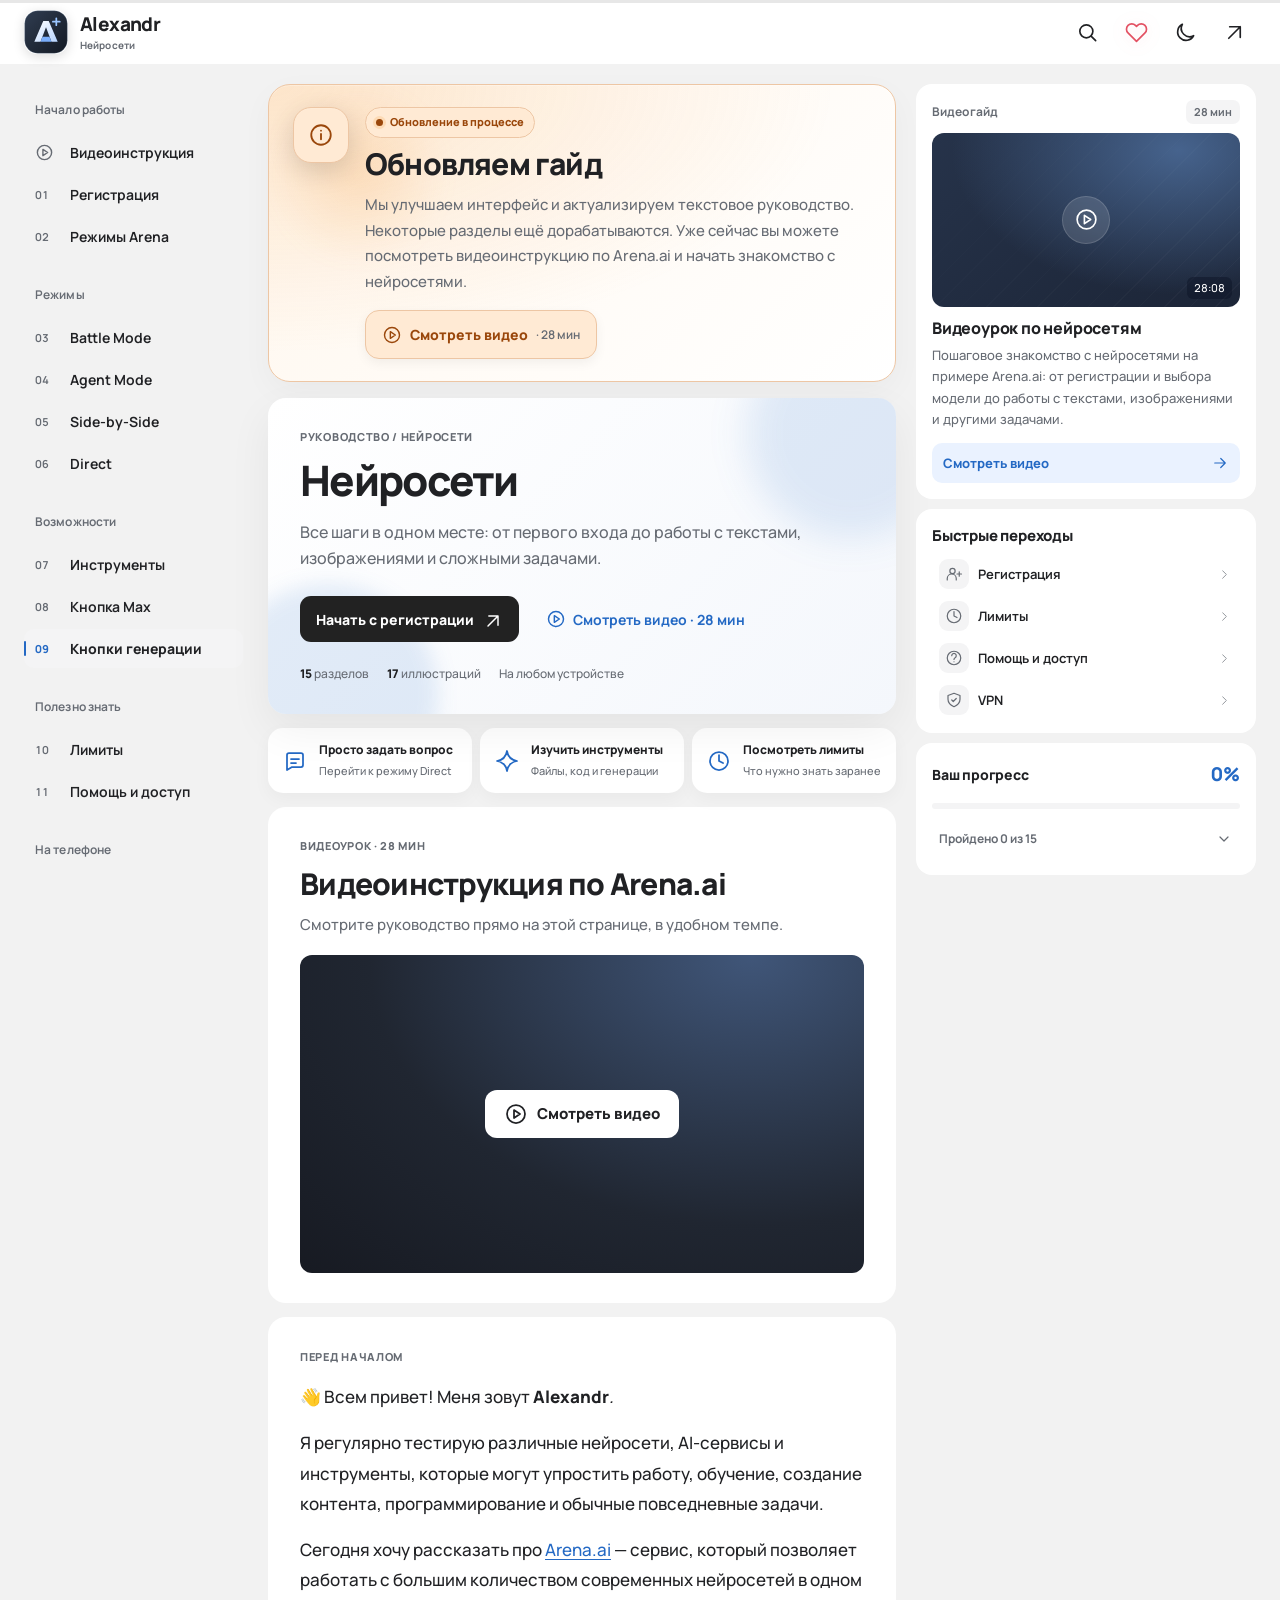
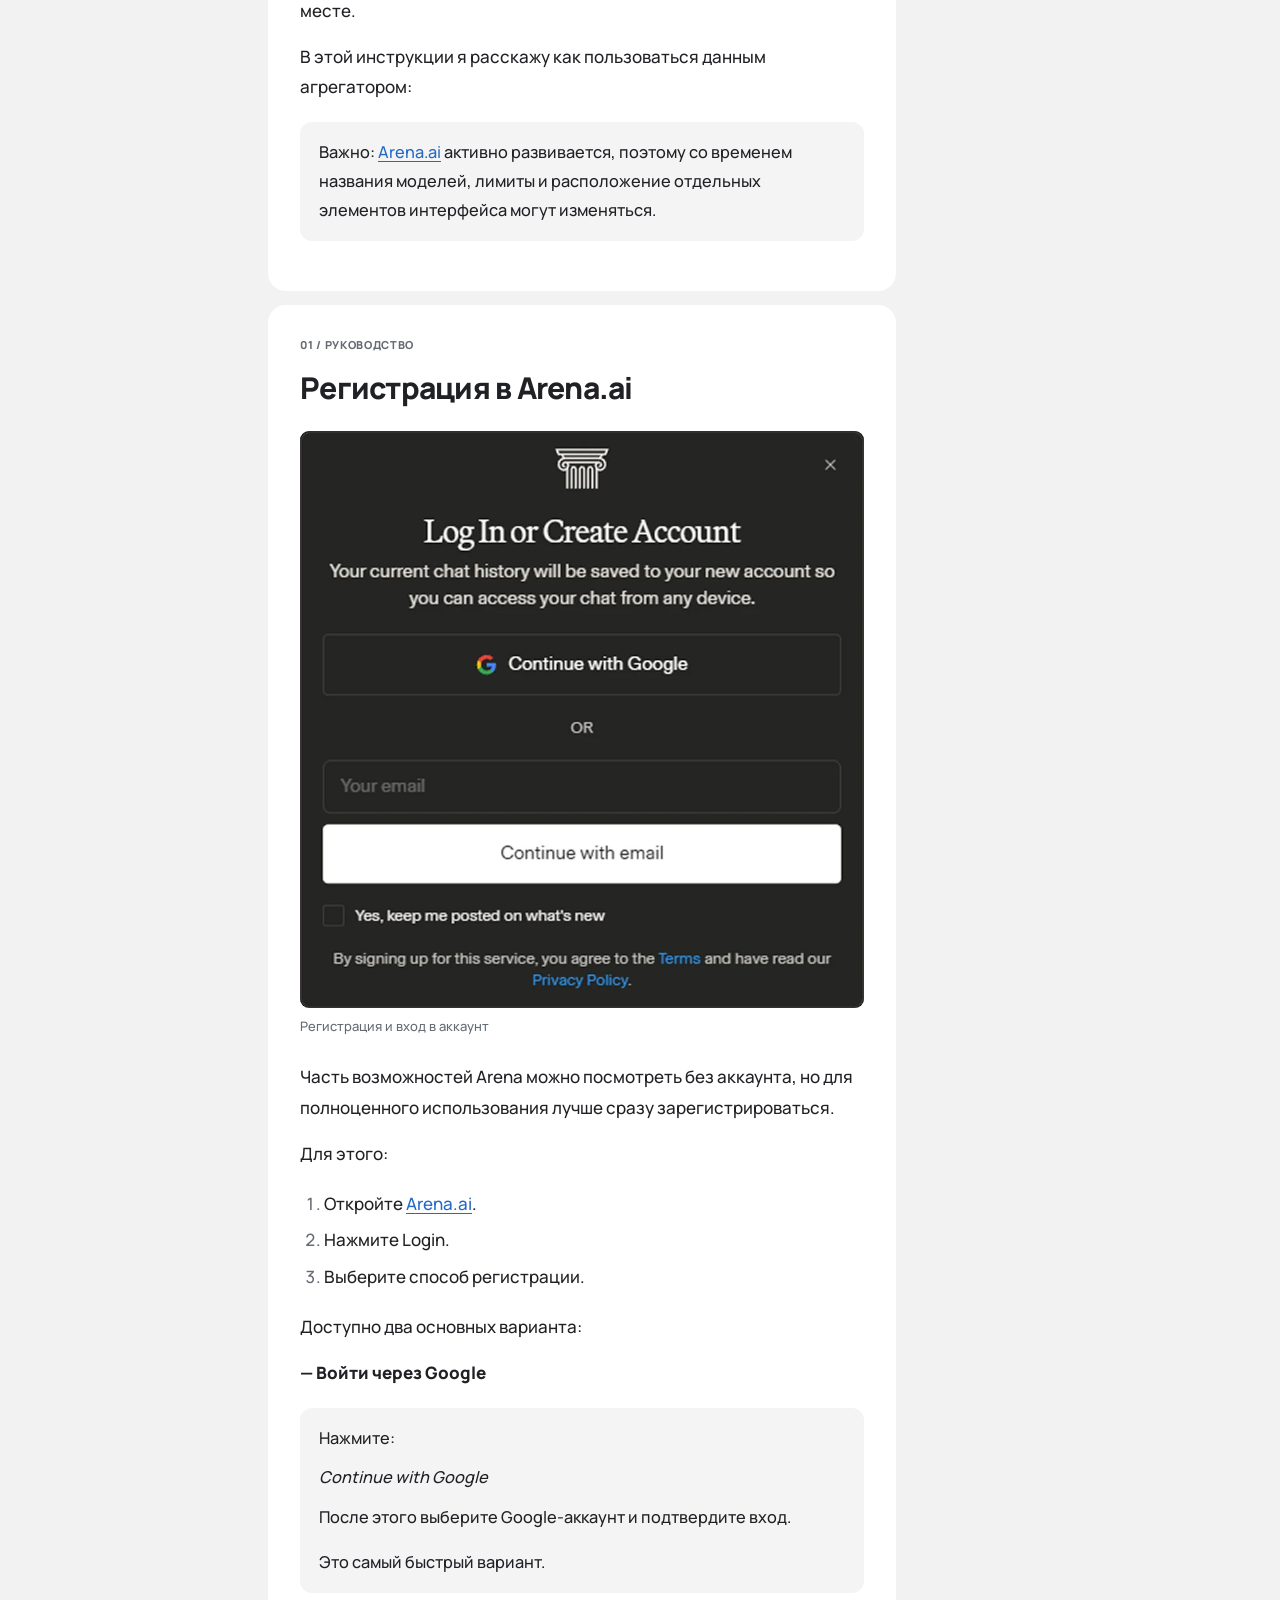
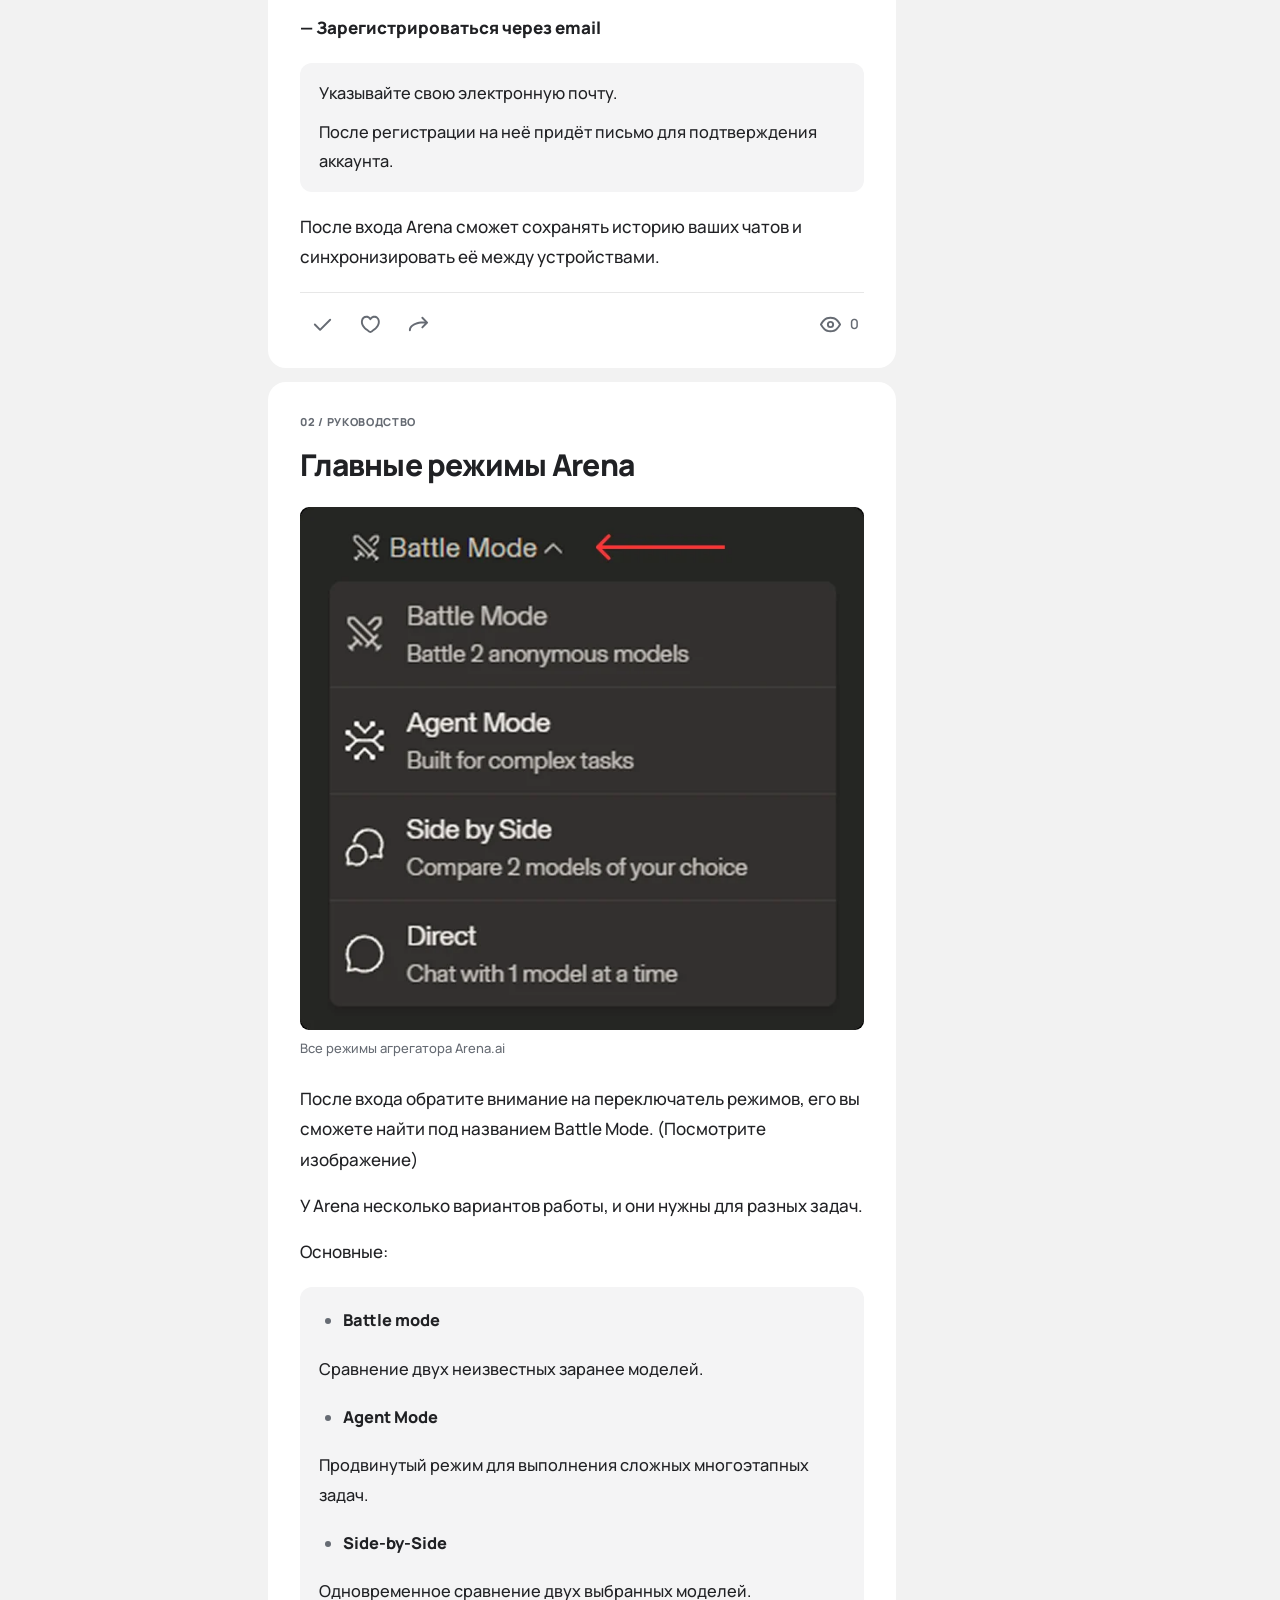
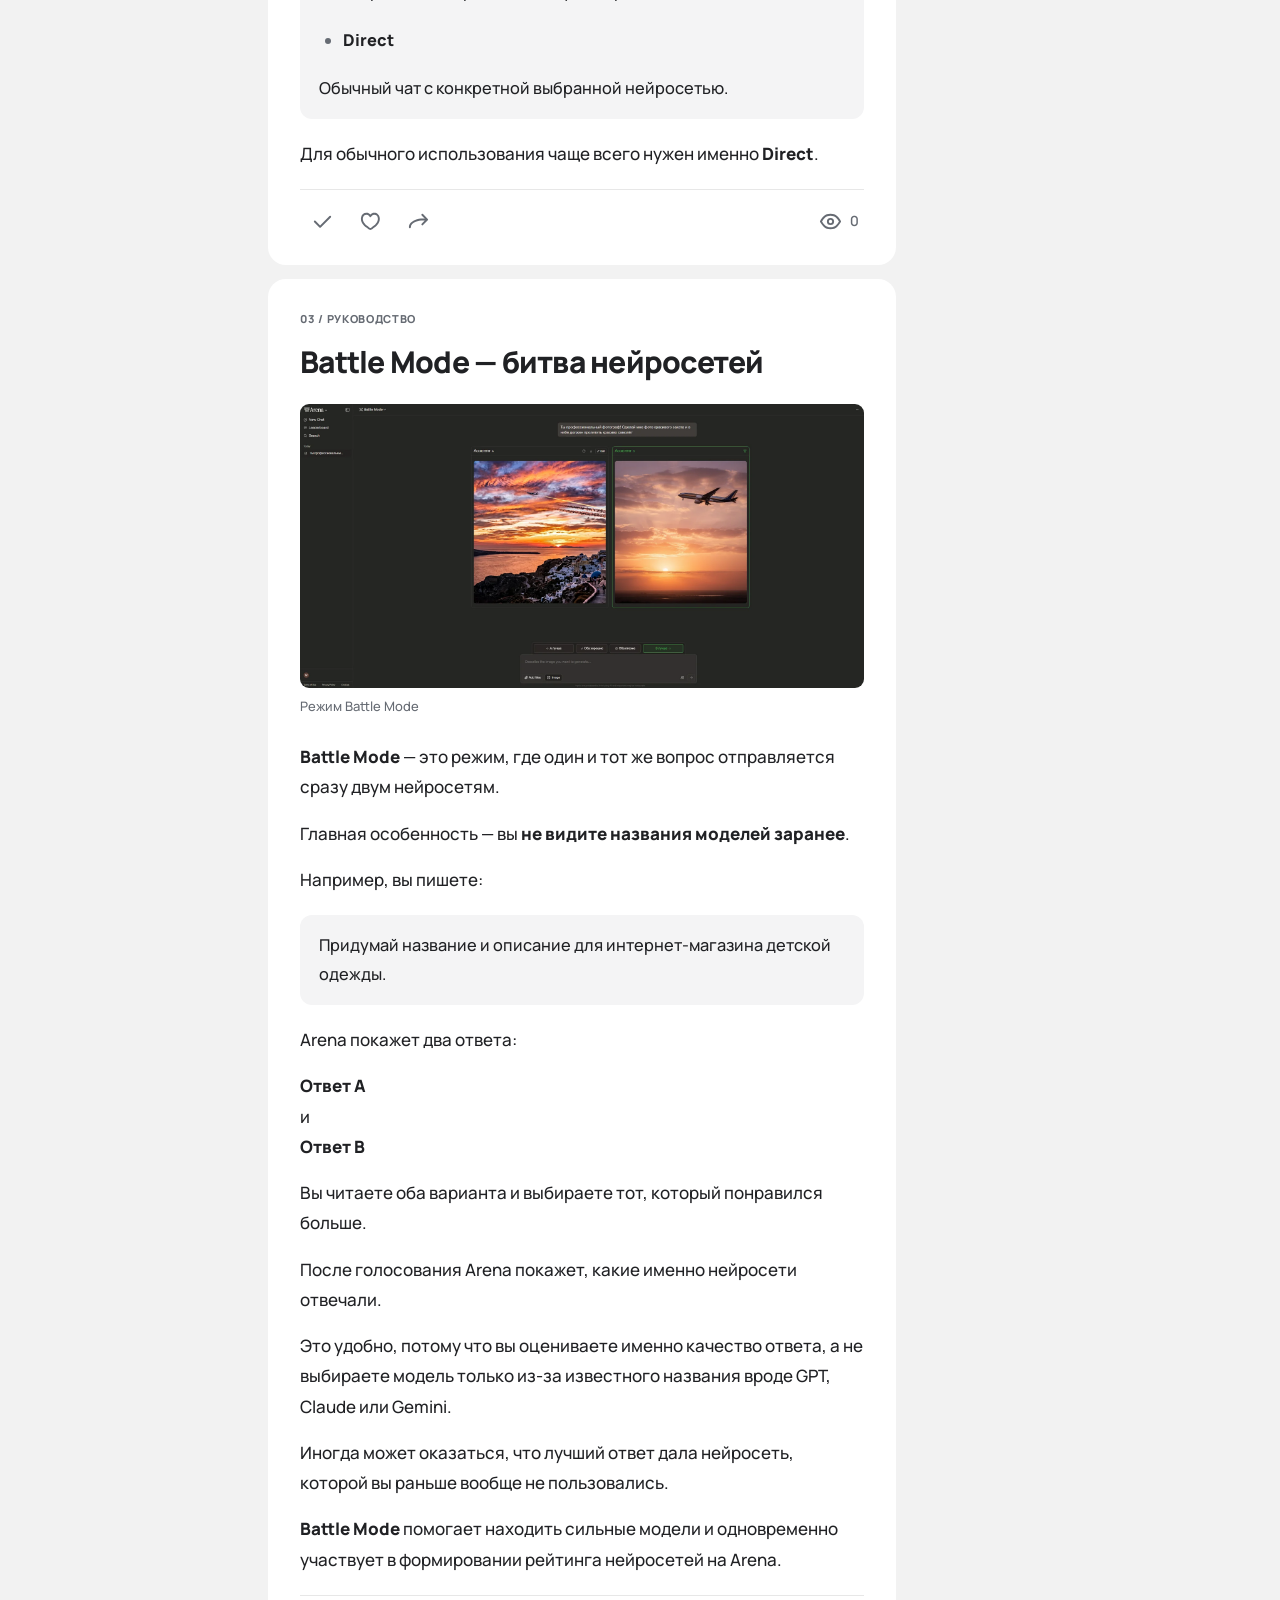
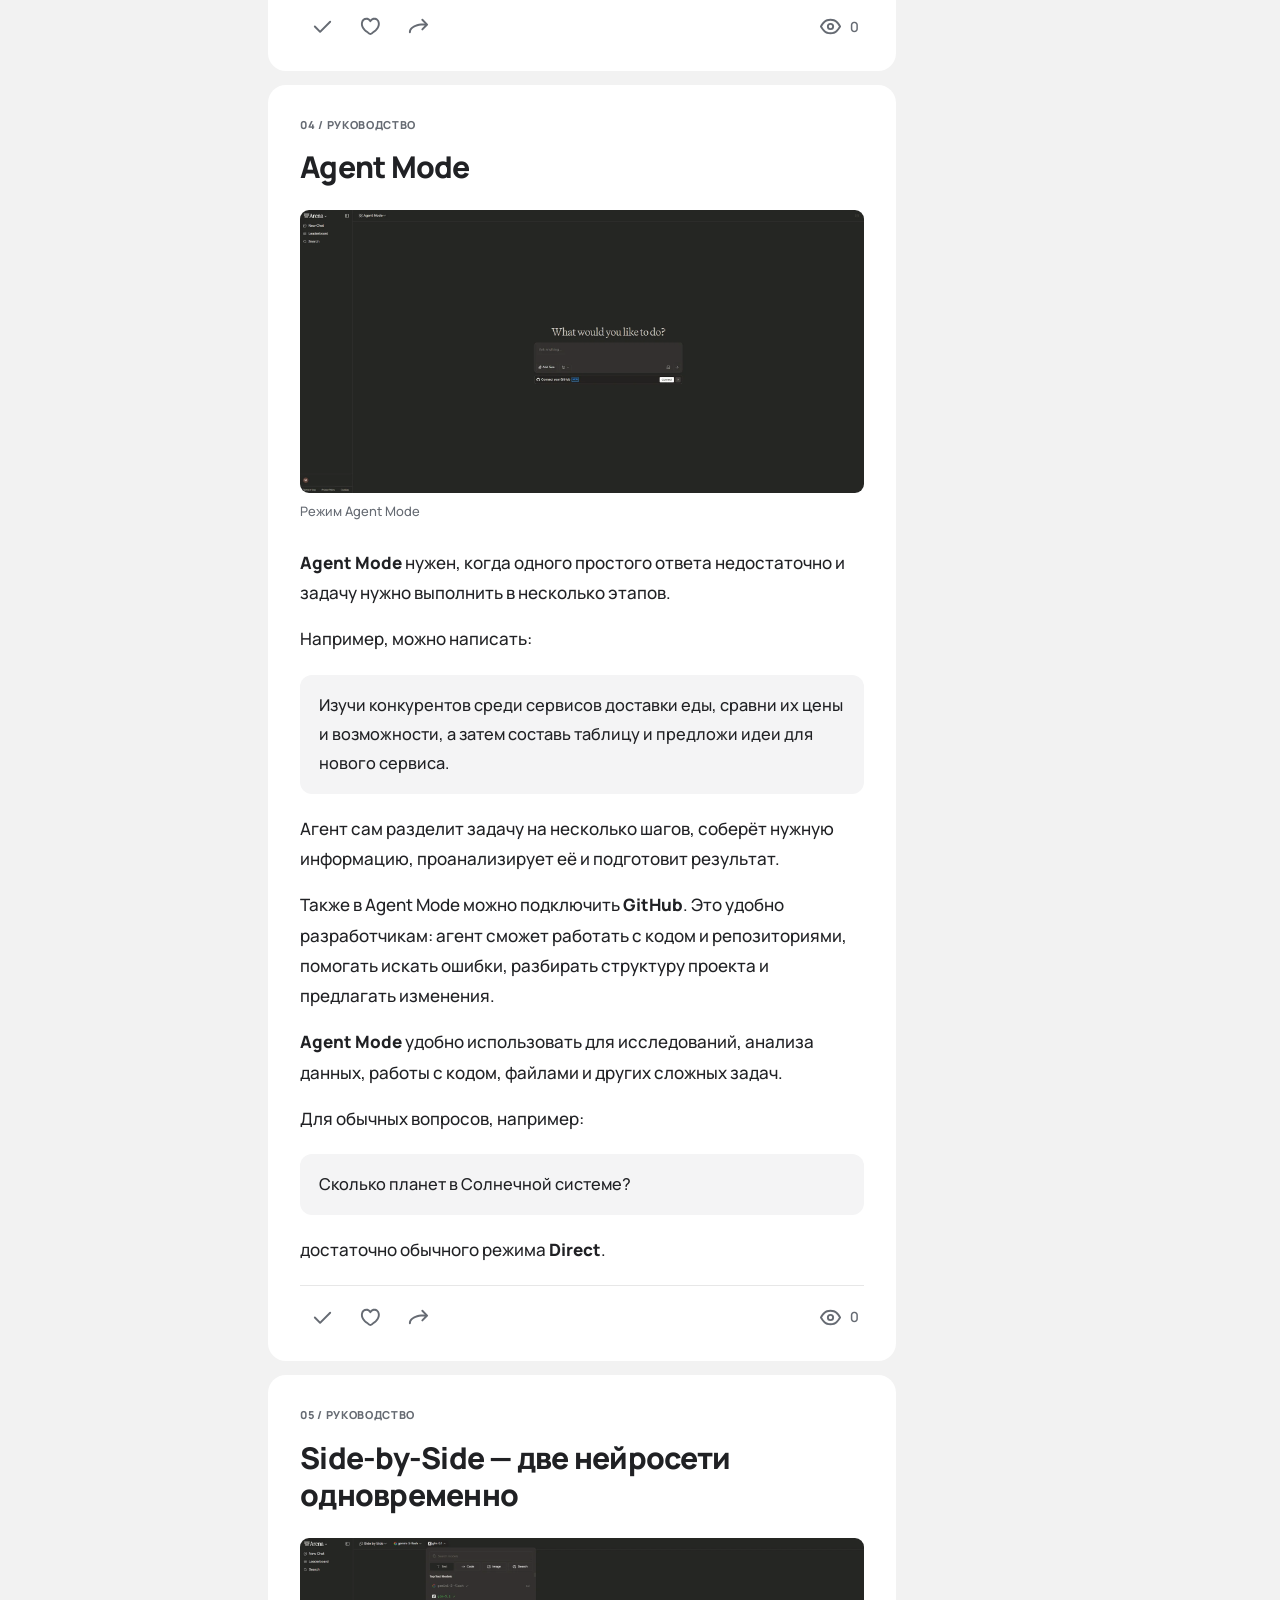
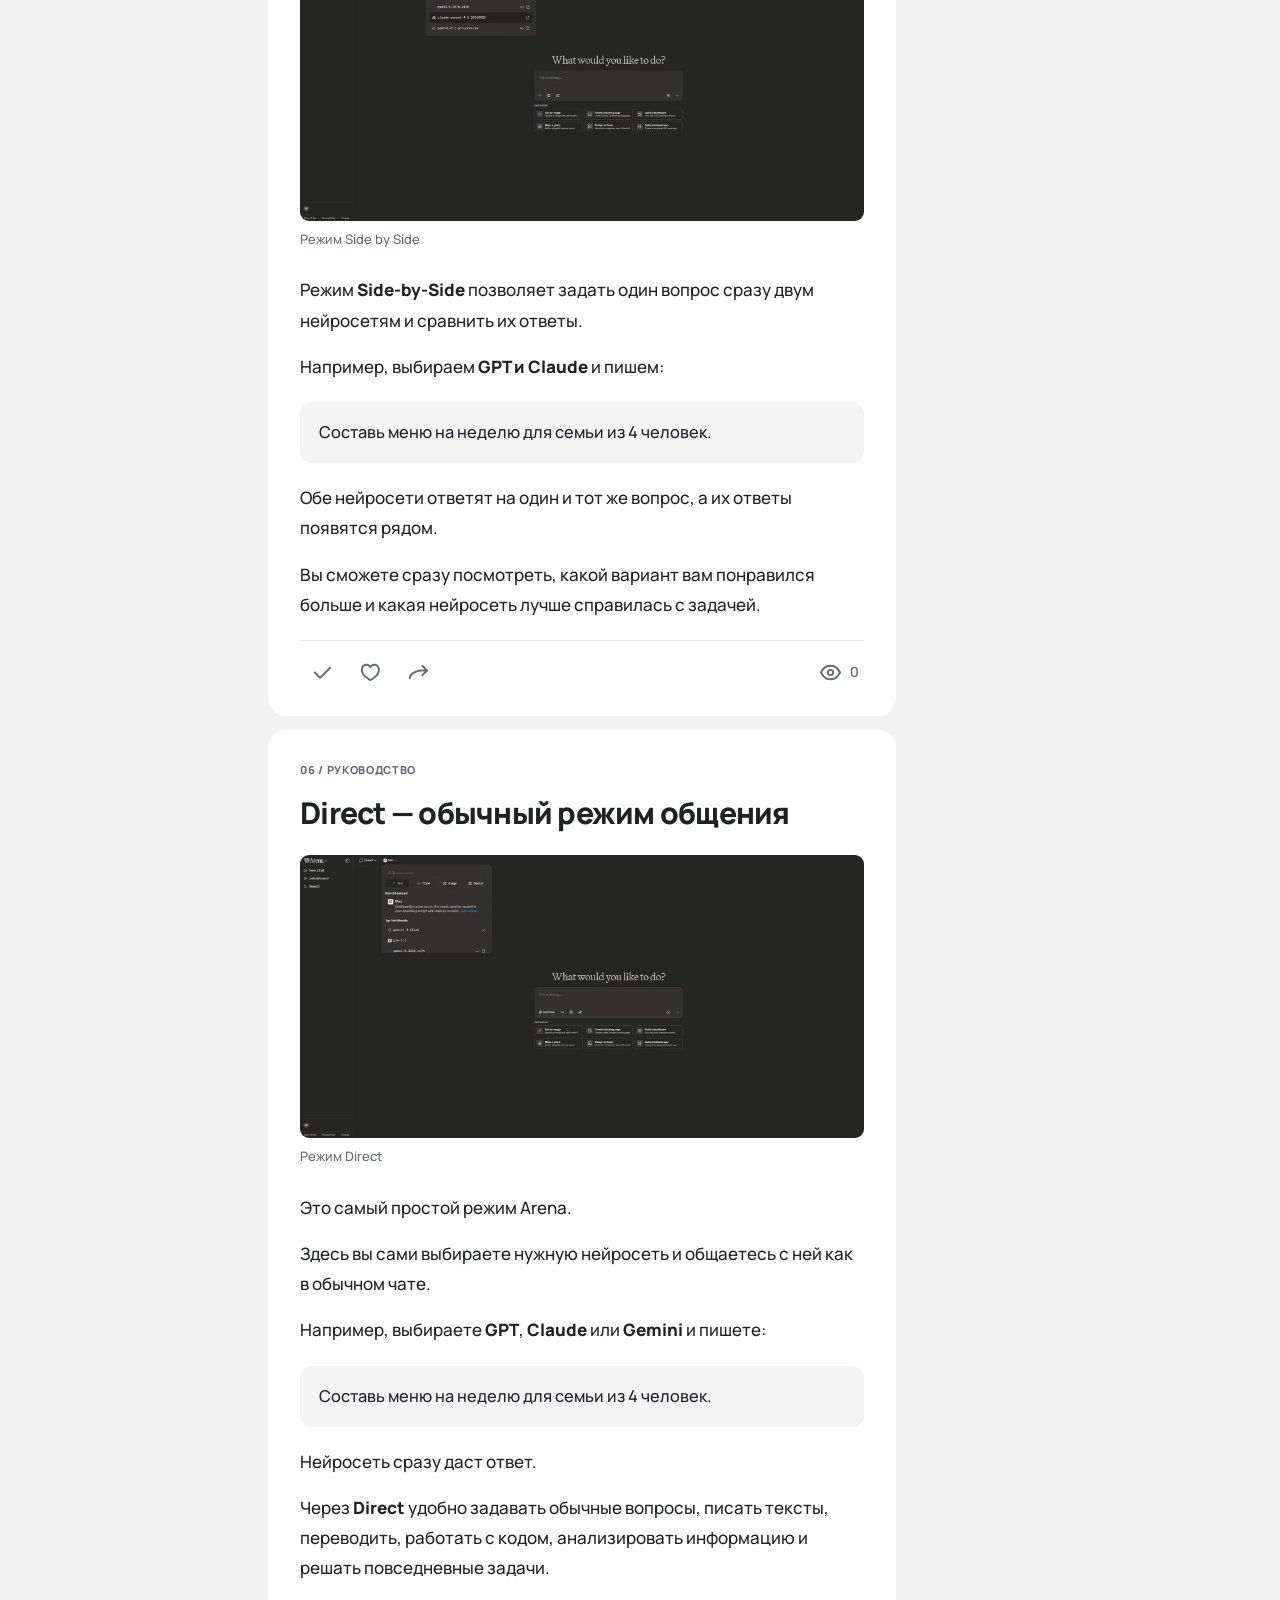
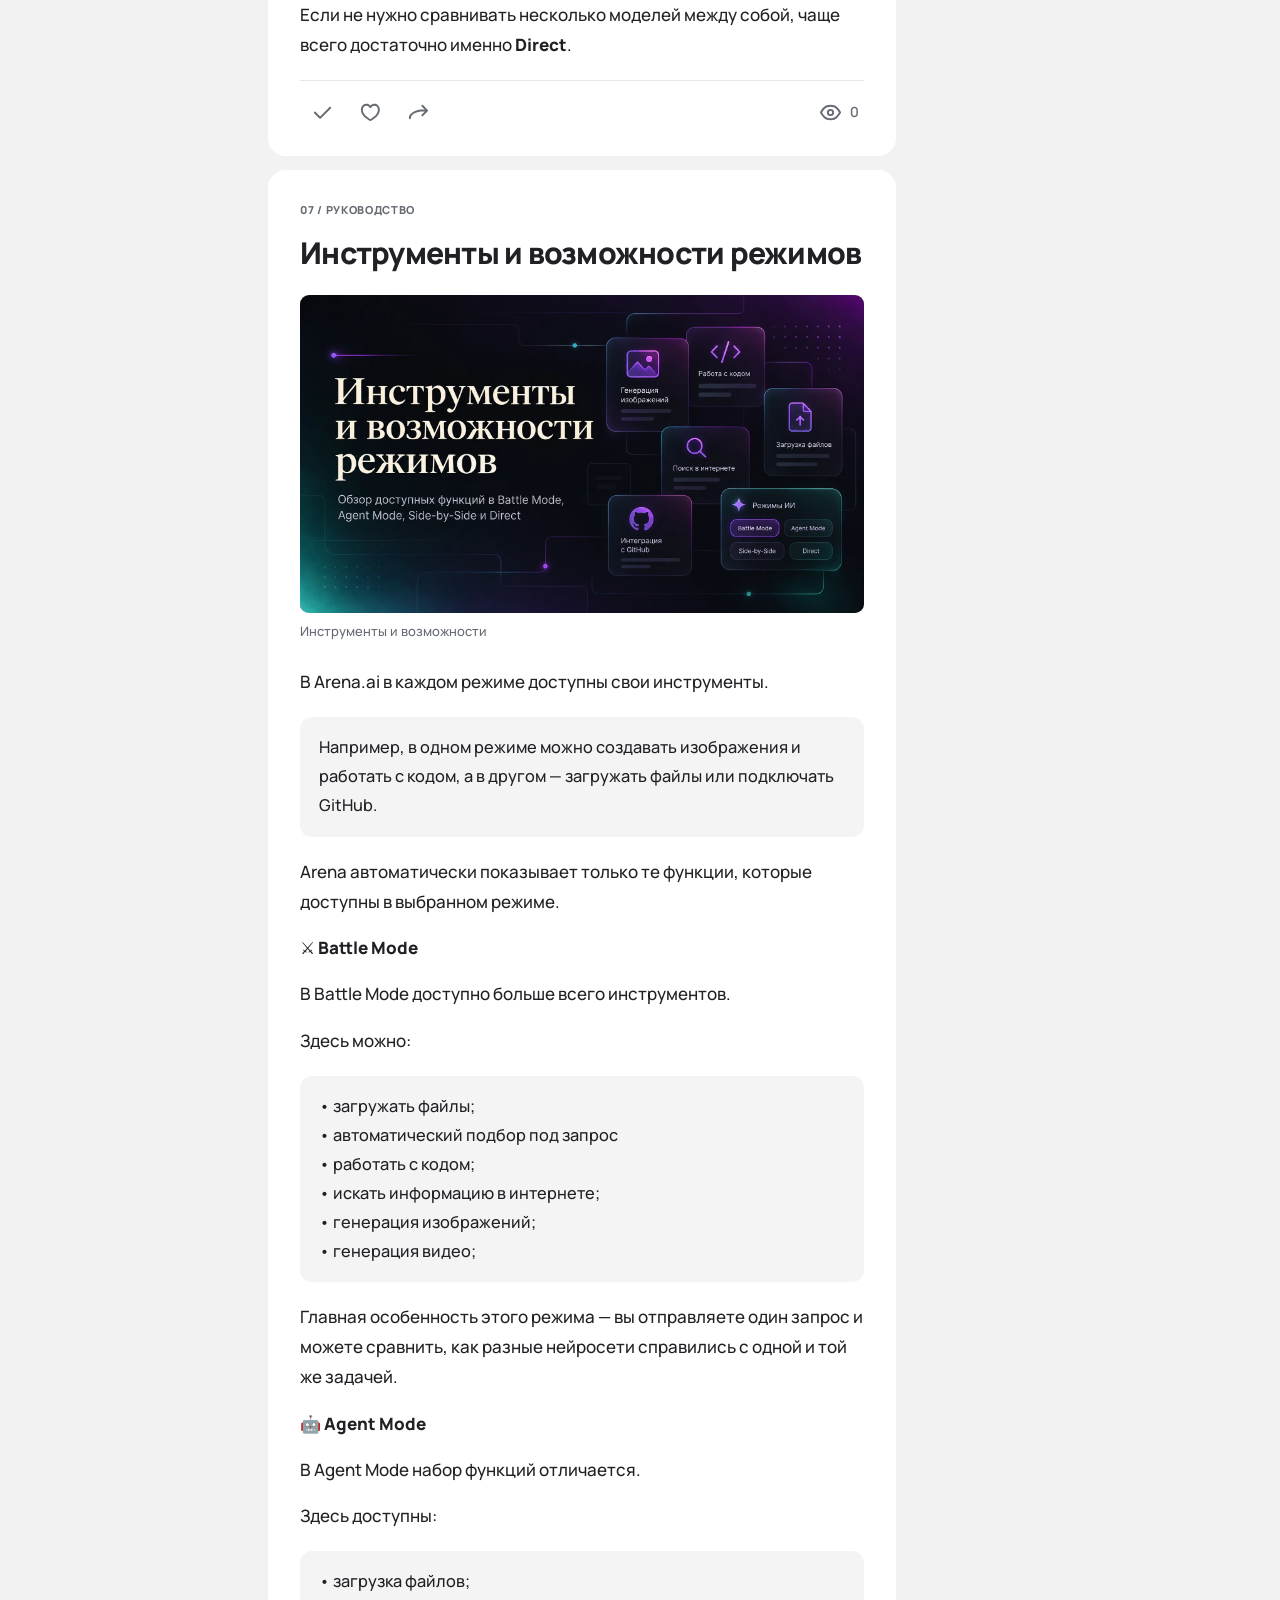
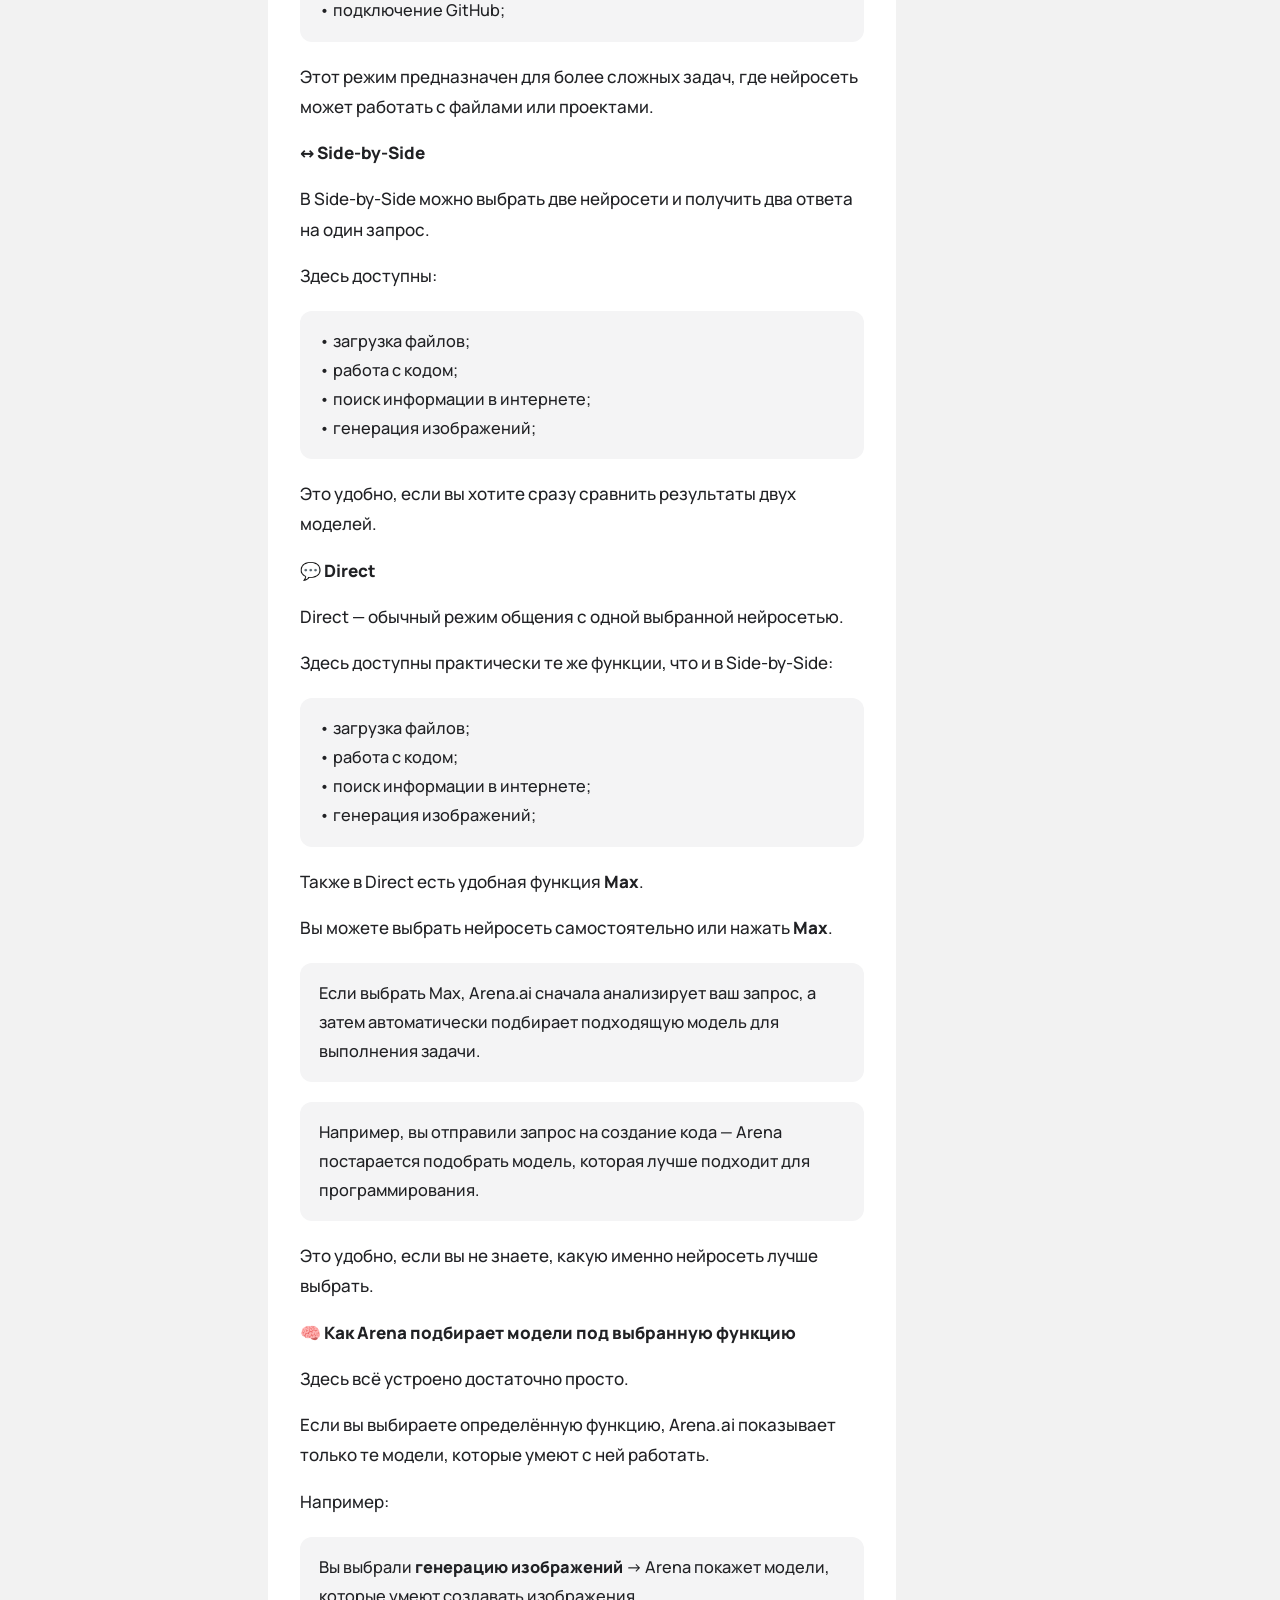
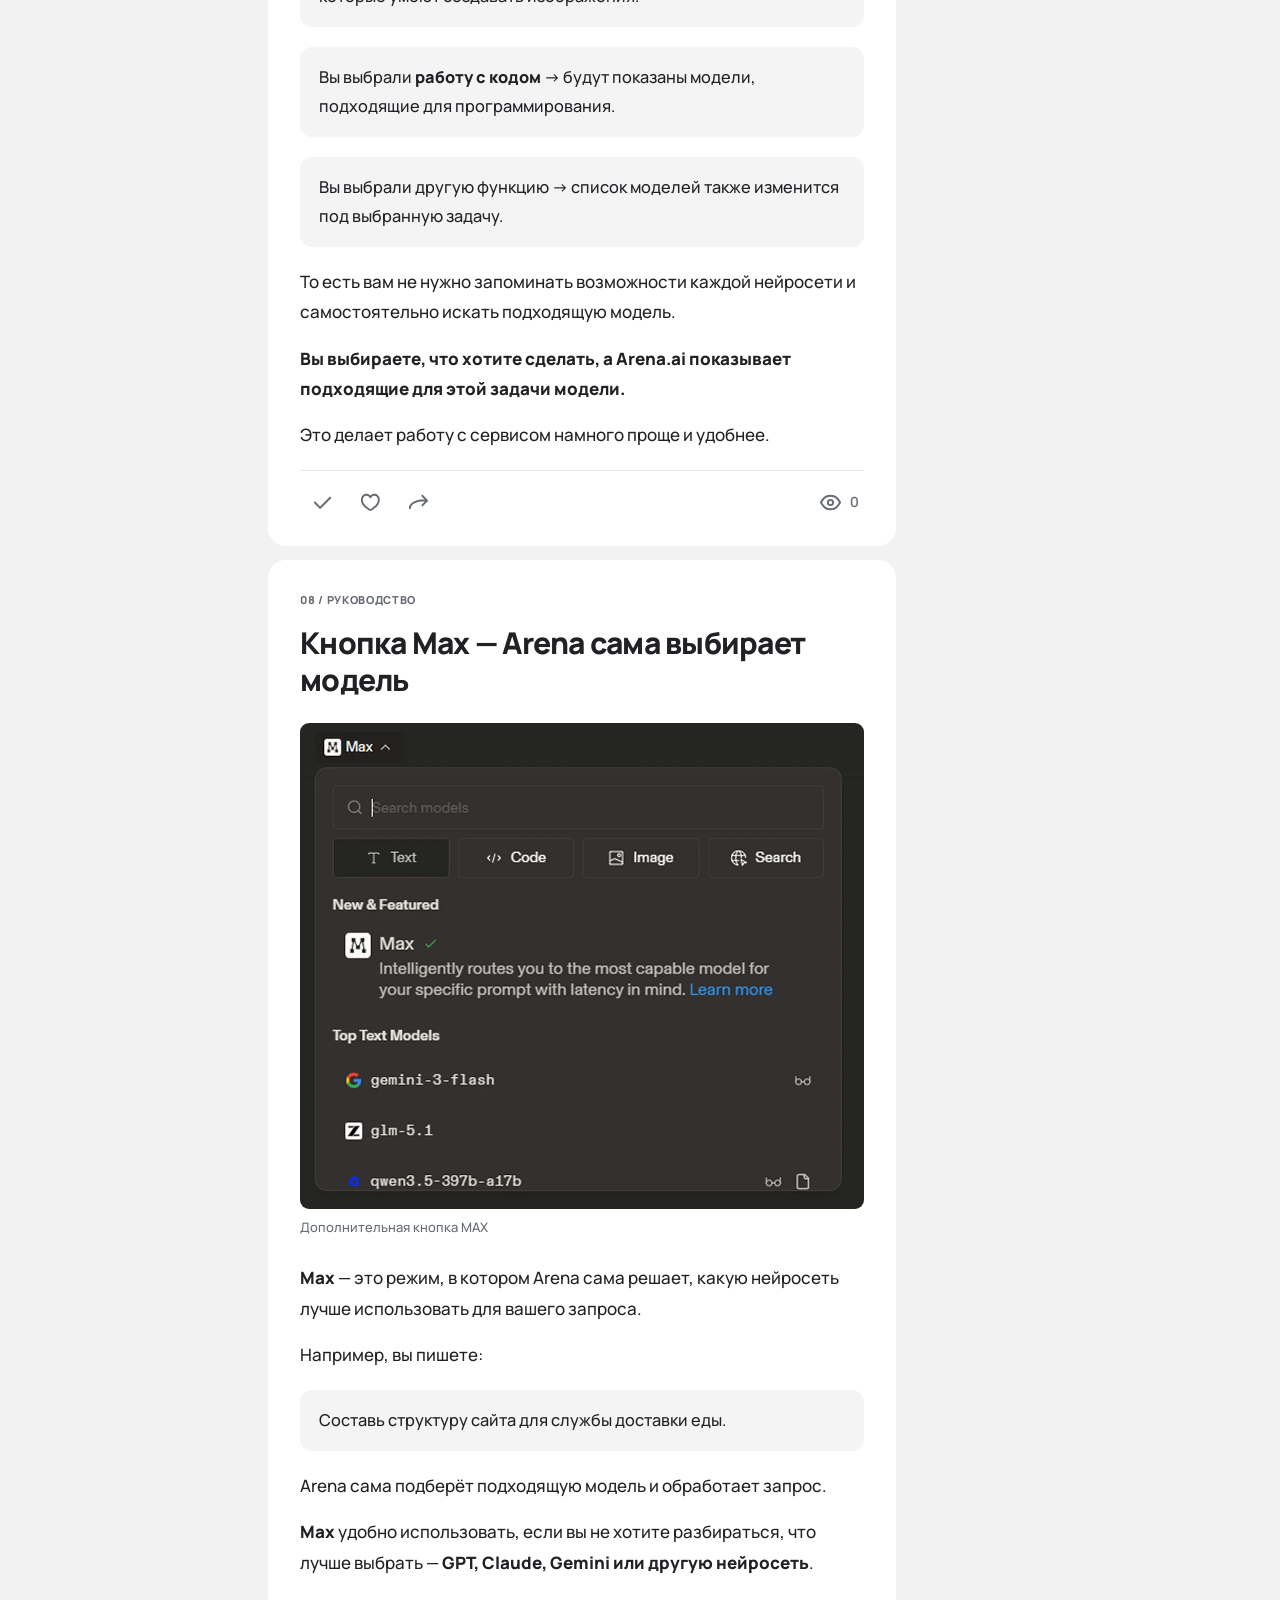
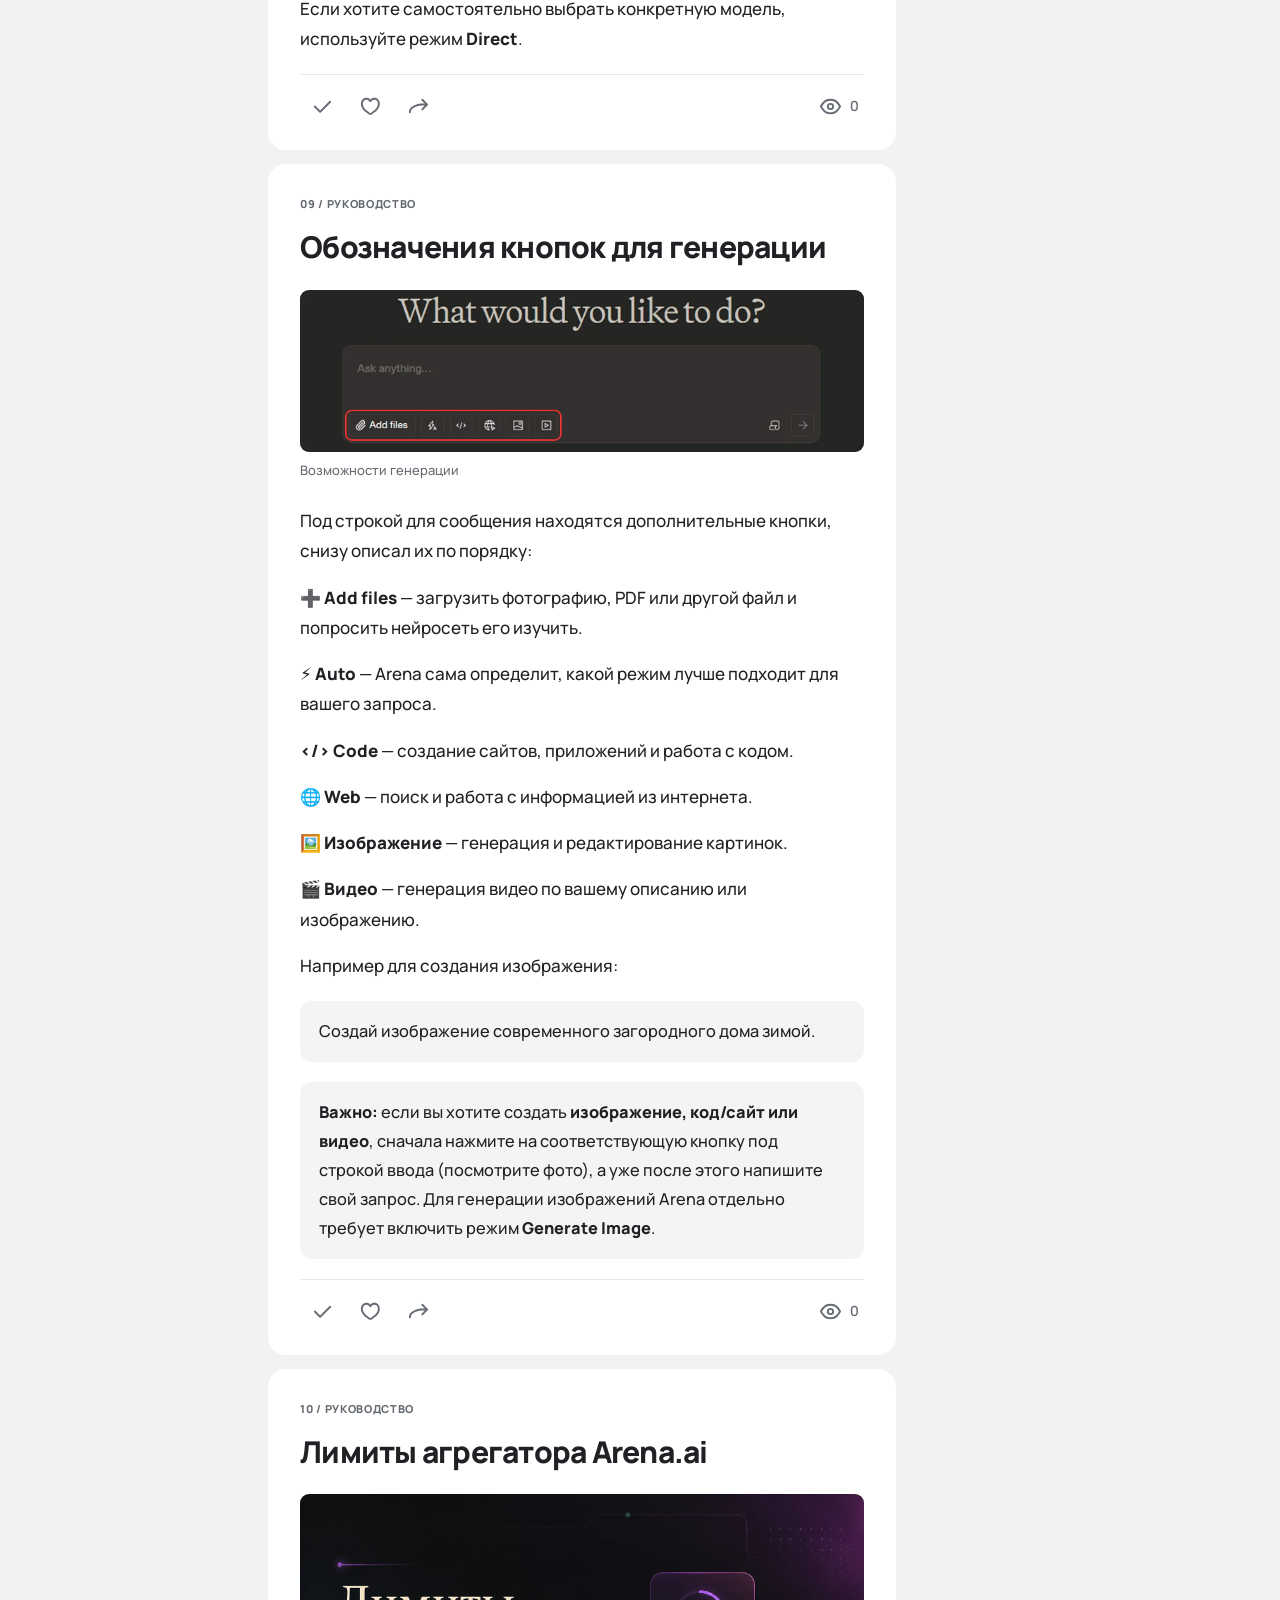
==== index.html @ 410d4ceb "Update block promt - demo banner" ====
<!DOCTYPE html>

<html lang="ru">
<head>
<meta charset="utf-8"/>
<meta content="width=device-width,initial-scale=1" name="viewport"/>
<meta content="#ffffff" name="theme-color"/>
<meta content="Нейросети: интерактивное руководство от Alexandr, видеоинструкции, готовые промпты и ответы на вопросы." name="description"/>
<title>Нейросети — интерактивный гайд | Alexandr</title>
<link href="assets/base.css?v=5.10.12" rel="stylesheet"/><link href="assets/interactive.css?v=5.10.12" rel="stylesheet"/>
<link href="https://fonts.googleapis.com" rel="preconnect"/><link crossorigin="" href="https://fonts.gstatic.com" rel="preconnect"/><link href="https://fonts.googleapis.com/css2?family=Manrope:wght@200..800&amp;display=swap" rel="stylesheet"/><link href="https://use.hugeicons.com/font/icons.css" id="hugeicons-css" rel="stylesheet"/><link href="manifest.webmanifest" rel="manifest"/><link href="assets/icon-192.png" rel="icon"/><link href="assets/icon-192.png" rel="apple-touch-icon"/></head>
<body>
<a class="skip" href="#guide">Перейти к инструкции</a>
<div class="reading-progress" aria-hidden="true"><div class="progress" id="progress"></div></div>
<header class="header">
<div class="header-inner"><a class="brand" href="#guide"><span class="brand-symbol" aria-hidden="true"><img src="assets/brand.svg" width="44" height="44" alt=""/></span><span>Alexandr<span class="brand-sub">Нейросети</span></span></a><div class="header-right"><div class="reading-bar" id="reading-bar"><div class="search-panel" hidden="" id="search-panel"><label class="search-box"><span aria-hidden="true" class="ui-icon"><i class="hgi hgi-stroke hgi-search-01"></i><svg fill="none" stroke="currentColor" stroke-linecap="round" stroke-linejoin="round" stroke-width="1.75" viewbox="0 0 24 24"><circle cx="10.8" cy="10.8" r="6.8"></circle><path d="m16 16 4.5 4.5"></path></svg></span><input aria-label="Поиск по инструкции" autocomplete="off" id="search" placeholder="Поиск по гайду и промптам…" spellcheck="false" type="search"/></label><button aria-label="Закрыть поиск" class="icon-button" id="search-close" title="Закрыть поиск" type="button"><span aria-hidden="true" class="ui-icon"><i class="hgi hgi-stroke hgi-cancel-01"></i><svg fill="none" stroke="currentColor" stroke-linecap="round" stroke-linejoin="round" stroke-width="1.75" viewbox="0 0 24 24"><path d="m6 6 12 12M18 6 6 18"></path></svg></span></button><div class="search-pop" hidden="" id="search-pop"><div aria-live="polite" id="search-status" role="status"></div><div class="search-results" hidden="" id="search-results"></div><div class="search-hint">↑ ↓ Навигация · Enter Открыть · Esc Закрыть</div></div></div><button aria-controls="search-panel" aria-expanded="false" aria-label="Поиск по инструкции" class="icon-button" id="search-toggle" title="Поиск по инструкции" type="button"><span aria-hidden="true" class="ui-icon"><i class="hgi hgi-stroke hgi-search-01"></i><svg fill="none" stroke="currentColor" stroke-linecap="round" stroke-linejoin="round" stroke-width="1.75" viewbox="0 0 24 24"><circle cx="10.8" cy="10.8" r="6.8"></circle><path d="m16 16 4.5 4.5"></path></svg></span></button></div><button aria-label="Избранное" aria-haspopup="dialog" aria-controls="favorites-dialog" aria-expanded="false" class="icon-button favorites-toggle" id="saved-toggle" title="Избранное" type="button"><span aria-hidden="true" class="ui-icon"><i class="hgi hgi-stroke hgi-favourite"></i><svg fill="none" stroke="currentColor" stroke-linecap="round" stroke-linejoin="round" stroke-width="1.75" viewBox="0 0 24 24"><path d="M20.84 4.61a5.5 5.5 0 0 0-7.78 0L12 5.67l-1.06-1.06a5.5 5.5 0 0 0-7.78 7.78L12 21.23l8.84-8.84a5.5 5.5 0 0 0 0-7.78Z"/></svg></span><span id="saved-count" class="favorites-count" hidden>0</span></button><button aria-label="Сменить тему" class="icon-button" id="theme" title="Сменить тему" type="button"><span class="theme-moon"><span aria-hidden="true" class="ui-icon"><i class="hgi hgi-stroke hgi-moon-02"></i><svg fill="none" stroke="currentColor" stroke-linecap="round" stroke-linejoin="round" stroke-width="1.75" viewbox="0 0 24 24"><path d="M20.5 15.3A8.7 8.7 0 0 1 8.7 3.5 8.8 8.8 0 1 0 20.5 15.3Z"></path></svg></span></span><span class="theme-sun"><span aria-hidden="true" class="ui-icon"><i class="hgi hgi-stroke hgi-sun-03"></i><svg fill="none" stroke="currentColor" stroke-linecap="round" stroke-linejoin="round" stroke-width="1.75" viewbox="0 0 24 24"><circle cx="12" cy="12" r="4"></circle><path d="M12 2v2m0 16v2M2 12h2m16 0h2M5 5l1.5 1.5m11 11L19 19M5 19l1.5-1.5m11-11L19 5"></path></svg></span></span></button><a aria-label="Открыть Arena.ai" class="icon-button arena-link" href="https://arena.ai/" rel="noopener noreferrer" target="_blank" title="Открыть Arena.ai"><span aria-hidden="true" class="ui-icon"><i class="hgi hgi-stroke hgi-arrow-up-right-01"></i><svg fill="none" stroke="currentColor" stroke-linecap="round" stroke-linejoin="round" stroke-width="1.75" viewbox="0 0 24 24"><path d="M6 18 18 6M7 6h11v11"></path></svg></span></a></div></div>
</header>
<div class="shell">
<aside class="sidebar" id="sidebar"><div class="drawer-header"><span class="drawer-title">Меню</span><button aria-label="Закрыть содержание" class="icon-button menu-close" id="menu-close"><span aria-hidden="true" class="ui-icon"><i class="hgi hgi-stroke hgi-cancel-01"></i><svg fill="none" stroke="currentColor" stroke-linecap="round" stroke-linejoin="round" stroke-width="1.75" viewbox="0 0 24 24"><path d="m6 6 12 12M18 6 6 18"></path></svg></span></button></div>

<nav aria-label="Разделы инструкции">
<div class="nav-section" data-nav-group="start"><div class="nav-group-heading"><button class="nav-group-toggle" type="button" aria-expanded="true" aria-controls="nav-start"><span>Начало работы</span><span class="ui-icon nav-chevron" aria-hidden="true"><i class="hgi hgi-stroke hgi-arrow-down-01"></i><svg viewBox="0 0 24 24" fill="none" stroke="currentColor" stroke-width="1.8" stroke-linecap="round" stroke-linejoin="round"><path d="m6 9 6 6 6-6"/></svg></span></button><span class="nav-group-static">Начало работы</span></div><div class="nav-items" id="nav-start"><a href="#video-guide"><span><span aria-hidden="true" class="ui-icon"><i class="hgi hgi-stroke hgi-play-circle"></i><svg fill="none" stroke="currentColor" stroke-linecap="round" stroke-linejoin="round" stroke-width="1.75" viewbox="0 0 24 24"><circle cx="12" cy="12" r="9"></circle><path d="m10 8 6 4-6 4Z"></path></svg></span></span>Видеоинструкция</a>
<a href="#chapter-1"><span>01</span>Регистрация</a><a href="#chapter-2"><span>02</span>Режимы Arena</a>
</div></div>
<div class="nav-section" data-nav-group="modes"><div class="nav-group-heading"><button class="nav-group-toggle" type="button" aria-expanded="true" aria-controls="nav-modes"><span>Режимы</span><span class="ui-icon nav-chevron" aria-hidden="true"><i class="hgi hgi-stroke hgi-arrow-down-01"></i><svg viewBox="0 0 24 24" fill="none" stroke="currentColor" stroke-width="1.8" stroke-linecap="round" stroke-linejoin="round"><path d="m6 9 6 6 6-6"/></svg></span></button><span class="nav-group-static">Режимы</span></div><div class="nav-items" id="nav-modes">
<a href="#chapter-3"><span>03</span>Battle Mode</a><a href="#chapter-4"><span>04</span>Agent Mode</a><a href="#chapter-5"><span>05</span>Side-by-Side</a><a href="#chapter-6"><span>06</span>Direct</a>
</div></div>
<div class="nav-section" data-nav-group="tools"><div class="nav-group-heading"><button class="nav-group-toggle" type="button" aria-expanded="true" aria-controls="nav-tools"><span>Возможности</span><span class="ui-icon nav-chevron" aria-hidden="true"><i class="hgi hgi-stroke hgi-arrow-down-01"></i><svg viewBox="0 0 24 24" fill="none" stroke="currentColor" stroke-width="1.8" stroke-linecap="round" stroke-linejoin="round"><path d="m6 9 6 6 6-6"/></svg></span></button><span class="nav-group-static">Возможности</span></div><div class="nav-items" id="nav-tools">
<a href="#chapter-7"><span>07</span>Инструменты</a><a href="#chapter-8"><span>08</span>Кнопка Max</a><a href="#chapter-9"><span>09</span>Кнопки генерации</a>
</div></div>
<div class="nav-section" data-nav-group="essentials"><div class="nav-group-heading"><button class="nav-group-toggle" type="button" aria-expanded="true" aria-controls="nav-essentials"><span>Полезно знать</span><span class="ui-icon nav-chevron" aria-hidden="true"><i class="hgi hgi-stroke hgi-arrow-down-01"></i><svg viewBox="0 0 24 24" fill="none" stroke="currentColor" stroke-width="1.8" stroke-linecap="round" stroke-linejoin="round"><path d="m6 9 6 6 6-6"/></svg></span></button><span class="nav-group-static">Полезно знать</span></div><div class="nav-items" id="nav-essentials">
<a href="#chapter-10"><span>10</span>Лимиты</a><a href="#chapter-11"><span>11</span>Помощь и доступ</a>
</div></div>
<div class="nav-section" data-nav-group="mobile"><div class="nav-group-heading"><button class="nav-group-toggle" type="button" aria-expanded="true" aria-controls="nav-mobile"><span>На телефоне</span><span class="ui-icon nav-chevron" aria-hidden="true"><i class="hgi hgi-stroke hgi-arrow-down-01"></i><svg viewBox="0 0 24 24" fill="none" stroke="currentColor" stroke-width="1.8" stroke-linecap="round" stroke-linejoin="round"><path d="m6 9 6 6 6-6"/></svg></span></button><span class="nav-group-static">На телефоне</span></div><div class="nav-items" id="nav-mobile">
<a href="#chapter-12"><span>12</span>На iPhone</a><a href="#chapter-13"><span>13</span>На Android</a>
</div></div>
<div class="nav-section" data-nav-group="extra"><div class="nav-group-heading"><button class="nav-group-toggle" type="button" aria-expanded="true" aria-controls="nav-extra"><span>Дополнительно</span><span class="ui-icon nav-chevron" aria-hidden="true"><i class="hgi hgi-stroke hgi-arrow-down-01"></i><svg viewBox="0 0 24 24" fill="none" stroke="currentColor" stroke-width="1.8" stroke-linecap="round" stroke-linejoin="round"><path d="m6 9 6 6 6-6"/></svg></span></button><span class="nav-group-static">Дополнительно</span></div><div class="nav-items" id="nav-extra">
<a href="#chapter-14"><span>14</span>VPN</a><a href="#chapter-15"><span>15</span>Обновления</a>
</div></div>
<div class="nav-section" data-nav-group="guide"><div class="nav-group-heading"><button class="nav-group-toggle" type="button" aria-expanded="true" aria-controls="nav-guide"><span>Мой гайд</span><span class="ui-icon nav-chevron" aria-hidden="true"><i class="hgi hgi-stroke hgi-arrow-down-01"></i><svg viewBox="0 0 24 24" fill="none" stroke="currentColor" stroke-width="1.8" stroke-linecap="round" stroke-linejoin="round"><path d="m6 9 6 6 6-6"/></svg></span></button><span class="nav-group-static">Мой гайд</span></div><div class="nav-items" id="nav-guide"><a href="#prompts"><span class="nav-icon-slot" aria-hidden="true"><span class="ui-icon nav-feature-icon"><i class="hgi hgi-stroke hgi-ai-idea"></i><svg xmlns="http://www.w3.org/2000/svg" viewBox="0 0 24 24" fill="none" stroke="currentColor" stroke-width="1.45" stroke-linecap="round" stroke-linejoin="round"><path d="M10 3.5 12.1 9.9 18.5 12 12.1 14.1 10 20.5 7.9 14.1 1.5 12 7.9 9.9 10 3.5Z"/><path d="M19 2v6m-3-3h6m-2 12v4m-2-2h4"/></svg></span></span>Промпты</a><a href="#faq"><span class="nav-icon-slot" aria-hidden="true"><span class="ui-icon nav-feature-icon"><i class="hgi hgi-stroke hgi-help-circle"></i><svg xmlns="http://www.w3.org/2000/svg" viewBox="0 0 24 24" fill="none" stroke="currentColor" stroke-width="1.45" stroke-linecap="round" stroke-linejoin="round"><circle cx="12" cy="12" r="9.5"/><path d="M9.2 9a2.8 2.8 0 1 1 4.5 2.3c-1.2.8-1.7 1.4-1.7 2.7"/><path d="M12 17.1h.01" stroke-width="1.8"/></svg></span></span>Частые вопросы</a></div></div></nav>
<div class="sidebar-bottom">
<img alt="Фото автора Alexandr" class="author-avatar" decoding="async" height="36" src="assets/author-alexandr.jpg" width="36"/>
<div>Автор Alexandr<small>Понятно. Пошагово. С примерами.</small></div>
</div>
</aside>
<main id="guide">
<section class="guide-notice" id="guide-notice" aria-label="Информация об обновлении руководства">
  <div class="guide-notice-icon"><span class="ui-icon" aria-hidden="true"><i class="hgi hgi-stroke hgi-information-circle"></i><svg viewBox="0 0 24 24" fill="none" stroke="currentColor" stroke-width="1.7" stroke-linecap="round" stroke-linejoin="round"><circle cx="12" cy="12" r="9"/><path d="M12 11v5m0-8h.01"/></svg></span></div>
  <div class="guide-notice-content"><span class="guide-notice-status"><span class="notice-dot" aria-hidden="true"></span> Обновление в процессе</span><h2>Обновляем гайд</h2><p>Мы улучшаем интерфейс и актуализируем текстовое руководство. Некоторые разделы ещё дорабатываются. Уже сейчас вы можете посмотреть видеоинструкцию по Arena.ai и начать знакомство с нейросетями.</p><a class="notice-link" href="#video-guide"><span class="ui-icon" aria-hidden="true"><i class="hgi hgi-stroke hgi-play-circle"></i><svg viewBox="0 0 24 24" fill="none" stroke="currentColor" stroke-width="1.7" stroke-linecap="round" stroke-linejoin="round"><circle cx="12" cy="12" r="9"/><path d="m10 8 6 4-6 4Z"/></svg></span> Смотреть видео <span class="notice-duration">· 28 мин</span></a></div>
</section>
<section class="hero">
<div class="hero-text">
<div class="eyebrow">РУКОВОДСТВО  /  НЕЙРОСЕТИ</div>
<h1>Нейросети</h1>
<p>Все шаги в одном месте: от первого входа до работы с текстами, изображениями и сложными задачами.</p>
<div class="hero-actions">
<a class="button primary" href="#chapter-1">Начать с регистрации <span><span aria-hidden="true" class="ui-icon"><i class="hgi hgi-stroke hgi-arrow-up-right-01"></i><svg fill="none" stroke="currentColor" stroke-linecap="round" stroke-linejoin="round" stroke-width="1.75" viewbox="0 0 24 24"><path d="M6 18 18 6M7 6h11v11"></path></svg></span></span></a><a class="text-link" href="#video-guide"><span aria-hidden="true" class="ui-icon"><i class="hgi hgi-stroke hgi-play-circle"></i><svg fill="none" stroke="currentColor" stroke-linecap="round" stroke-linejoin="round" stroke-width="1.75" viewbox="0 0 24 24"><circle cx="12" cy="12" r="9"></circle><path d="m10 8 6 4-6 4Z"></path></svg></span> Смотреть видео · 28 мин</a>
</div>
<div class="hero-meta">
<span><b>15</b> разделов</span><span><b>17</b> иллюстраций</span><span>На любом устройстве</span>
</div>
</div>
</section>
<section aria-label="Быстрые переходы" class="quick-start">
<a href="#chapter-6"><span class="quick-icon"><span aria-hidden="true" class="ui-icon"><i class="hgi hgi-stroke hgi-message-01"></i><svg fill="none" stroke="currentColor" stroke-linecap="round" stroke-linejoin="round" stroke-width="1.75" viewbox="0 0 24 24"><path d="M20 16a2 2 0 0 1-2 2H9l-5 3V6a2 2 0 0 1 2-2h12a2 2 0 0 1 2 2Z"></path><path d="M8 10h8m-8 4h5"></path></svg></span></span><span><b>Просто задать вопрос</b><small>Перейти к режиму Direct</small></span><span class="arrow"><span aria-hidden="true" class="ui-icon"><i class="hgi hgi-stroke hgi-arrow-right-01"></i><svg fill="none" stroke="currentColor" stroke-linecap="round" stroke-linejoin="round" stroke-width="1.75" viewbox="0 0 24 24"><path d="M4 12h15m-6-6 6 6-6 6"></path></svg></span></span></a><a href="#chapter-7"><span class="quick-icon"><span aria-hidden="true" class="ui-icon"><i class="hgi hgi-stroke hgi-ai-magic"></i><svg fill="none" stroke="currentColor" stroke-linecap="round" stroke-linejoin="round" stroke-width="1.75" viewbox="0 0 24 24"><path d="M12 2c1 6 4 9 10 10-6 1-9 4-10 10-1-6-4-9-10-10 6-1 9-4 10-10Z"></path></svg></span></span><span><b>Изучить инструменты</b><small>Файлы, код и генерации</small></span><span class="arrow"><span aria-hidden="true" class="ui-icon"><i class="hgi hgi-stroke hgi-arrow-right-01"></i><svg fill="none" stroke="currentColor" stroke-linecap="round" stroke-linejoin="round" stroke-width="1.75" viewbox="0 0 24 24"><path d="M4 12h15m-6-6 6 6-6 6"></path></svg></span></span></a><a href="#chapter-10"><span class="quick-icon"><span aria-hidden="true" class="ui-icon"><i class="hgi hgi-stroke hgi-clock-01"></i><svg fill="none" stroke="currentColor" stroke-linecap="round" stroke-linejoin="round" stroke-width="1.75" viewbox="0 0 24 24"><circle cx="12" cy="12" r="9"></circle><path d="M12 6v6l4 2"></path></svg></span></span><span><b>Посмотреть лимиты</b><small>Что нужно знать заранее</small></span><span class="arrow"><span aria-hidden="true" class="ui-icon"><i class="hgi hgi-stroke hgi-arrow-right-01"></i><svg fill="none" stroke="currentColor" stroke-linecap="round" stroke-linejoin="round" stroke-width="1.75" viewbox="0 0 24 24"><path d="M4 12h15m-6-6 6 6-6 6"></path></svg></span></span></a>
</section><div class="mobile-learning progress-summary"><div class="progress-summary-head"><h3>Ваш прогресс</h3><strong data-learning-pct>0%</strong></div><div aria-label="Прогресс обучения" aria-valuemax="100" aria-valuemin="0" aria-valuenow="0" class="learning-meter" role="progressbar"><i data-learning-fill></i></div></div>
<section class="video-card" id="video-guide"><div class="chapter-label">ВИДЕОУРОК · 28 МИН</div><h2>Видеоинструкция по Arena.ai</h2><p>Смотрите руководство прямо на этой странице, в удобном темпе.</p><div class="video-frame"><video controls="" controlslist="nodownload" hidden="" id="guide-video" playsinline="" preload="none"></video><button class="video-start" id="video-start" type="button"><span aria-hidden="true" class="ui-icon"><i class="hgi hgi-stroke hgi-play-circle"></i><svg fill="none" stroke="currentColor" stroke-linecap="round" stroke-linejoin="round" stroke-width="1.75" viewbox="0 0 24 24"><circle cx="12" cy="12" r="9"></circle><path d="m10 8 6 4-6 4Z"></path></svg></span> Смотреть видео</button></div><p class="video-message" id="video-message" role="status"></p><button type="button" id="video-retry" class="action video-fallback" hidden>Повторить загрузку</button><div hidden="" id="video-chapters"><h3>Главы видео</h3><div id="timecodes"></div></div></section>
<div class="intro" id="intro">
<div class="intro-label">ПЕРЕД НАЧАЛОМ</div>
<figure class="media">
<img alt="Агрегатор arena.ai" aria-label="Увеличить изображение: Агрегатор arena.ai" decoding="async" height="971" loading="lazy" role="button" src="assets/image-02.webp" style="--image-width:1800px;aspect-ratio:1800/971" tabindex="0" title="Нажмите, чтобы увеличить" width="1800"/>
<figcaption>Агрегатор arena.ai</figcaption>
</figure>
<p>
<!--[--><!--]--><!--[-->👋 Всем привет! Меня зовут <strong>Alexandr</strong><em>.</em><!--]-->
</p>
<p>
<!--[--><!--]--><!--[-->Я регулярно тестирую различные нейросети, AI-сервисы и инструменты, которые могут упростить работу, обучение, создание контента, программирование и
						обычные повседневные задачи.<!--]-->
</p>
<p>
<!--[--><!--]--><!--[-->Сегодня хочу рассказать про <a href="http://arena.ai/" rel="noopener noreferrer" target="_blank"><!--[-->Arena.ai<!--]--></a> — сервис, который
						позволяет работать с большим количеством современных нейросетей в одном месте.<!--]-->
</p>
<p><!--[--><!--]--><!--[-->В этой инструкции я расскажу как пользоваться данным агрегатором:<!--]--></p>
<div class="note">
<!-- --><!--[--><!--]--><!--[-->
<blockquote>
<!--[--><!--]--><!--[-->Важно: <a href="http://arena.ai/" rel="noopener noreferrer" target="_blank"><!--[-->Arena.ai<!--]--></a> активно развивается, поэтому со временем
							названия моделей, лимиты и расположение отдельных элементов интерфейса могут изменяться.<!--]-->
</blockquote>
<!--]-->
</div>
</div>
<div class="chapters">
<section class="chapter" id="chapter-1">

<div class="chapter-label">01 / РУКОВОДСТВО</div>
<h2>Регистрация в Arena.ai</h2>
<figure class="media">
<img alt="Регистрация и вход в аккаунт" aria-label="Увеличить изображение: Регистрация и вход в аккаунт" decoding="async" height="860" loading="lazy" role="button" src="assets/image-03.webp" style="--image-width:840px;aspect-ratio:840/860" tabindex="0" title="Нажмите, чтобы увеличить" width="840"/>
<figcaption>Регистрация и вход в аккаунт</figcaption>
</figure>
<p><!--[--><!--]--><!--[-->Часть возможностей Arena можно посмотреть без аккаунта, но для полноценного использования лучше сразу зарегистрироваться.<!--]--></p>
<p><!--[--><!--]--><!--[-->Для этого:<!--]--></p>
<ol>
<!-- --><!--[--><!--]--><!--[-->
<li>
<!--[--><!--]--><!--[-->Откройте <a href="http://arena.ai/" rel="noopener noreferrer" target="_blank"><!--[-->Arena.ai<!--]--></a>.<!--]-->
</li>
<li><!--[--><!--]--><!--[-->Нажмите Login.<!--]--></li>
<li><!--[--><!--]--><!--[-->Выберите способ регистрации.<!--]--></li>
<!--]-->
</ol>
<p><!--[--><!--]--><!--[-->Доступно два основных варианта:<!--]--></p>
<p>
<!--[--><!--]--><!--[--><strong>— Войти через Google</strong><!--]-->
</p>
<div class="note">
<!-- --><!--[--><!--]--><!--[-->
<blockquote><!--[--><!--]--><!--[-->Нажмите:<!--]--></blockquote>
<blockquote>
<!--[--><!--]--><!--[--><em>Continue with Google</em><!--]-->
</blockquote>
<blockquote><!--[--><!--]--><!--[-->После этого выберите Google-аккаунт и подтвердите вход.<!--]--></blockquote>
<p><!--[--><!--]--><!--[-->Это самый быстрый вариант.<!--]--></p>
<!--]-->
</div>
<p>
<!--[--><!--]--><!--[--><strong>— Зарегистрироваться через email</strong><!--]-->
</p>
<div class="note">
<!-- --><!--[--><!--]--><!--[-->
<blockquote><!--[--><!--]--><!--[-->Указывайте свою электронную почту.<!--]--></blockquote>
<blockquote><!--[--><!--]--><!--[-->После регистрации на неё придёт письмо для подтверждения аккаунта.<!--]--></blockquote>
<!--]-->
</div>
<p><!--[--><!--]--><!--[-->После входа Arena сможет сохранять историю ваших чатов и синхронизировать её между устройствами.<!--]--></p>
<div class="chapter-toolbar" role="group" aria-label="Действия с разделом"><button type="button" class="chapter-tool lesson-done" data-done="chapter-1" aria-pressed="false" aria-label="Отметить раздел пройденным" data-tooltip="Отметить раздел пройденным"><span class="ui-icon" aria-hidden="true"><svg class="" viewBox="0 0 24 24" fill="currentColor" focusable="false"><path d="M20.707 6.293a1 1 0 0 1 0 1.414l-10.5 10.5a1 1 0 0 1-1.414 0l-5.5-5.5a1 1 0 1 1 1.414-1.414L9.5 16.086l9.793-9.793a1 1 0 0 1 1.414 0"/></svg></span></button><button type="button" class="chapter-tool lesson-save" data-save="chapter-1" aria-pressed="false" aria-label="В избранное" data-tooltip="В избранное"><span class="ui-icon" aria-hidden="true"><svg class="heart-outline" viewBox="0 0 20 20" fill="currentColor" focusable="false"><path d="M13.264 2.498c1.325 0 2.374.414 3.156 1.114.767.688 1.217 1.598 1.462 2.502.562 2.076-.002 3.988-1.007 5.576-.998 1.578-2.457 2.888-3.815 3.844a8 8 0 0 0-.539.432c-.206.174-.449.38-.702.571-.473.357-1.155.797-1.934.797-.78 0-1.464-.44-1.937-.797-.252-.19-.494-.397-.7-.571a8 8 0 0 0-.539-.432c-1.358-.956-2.818-2.266-3.815-3.844-1.005-1.588-1.57-3.5-1.007-5.576.507-1.873 2.034-3.616 4.618-3.616 1.457 0 2.496.623 3.156 1.236q.13.121.241.24.119-.121.256-.247c.663-.6 1.699-1.229 3.106-1.229m-2.647 3.259a.834.834 0 0 1-1.426.067l-.055-.095-.001-.002-.002-.003v-.001l-.02-.037a3.3 3.3 0 0 0-.587-.728c-.43-.4-1.082-.79-2.021-.79-1.663 0-2.649 1.063-3.006 2.383-.406 1.5-.026 2.93.807 4.247.84 1.328 2.112 2.49 3.364 3.37.22.156.45.348.655.522.217.184.421.357.63.513.447.337.743.461.93.461s.483-.124.93-.46c.208-.158.412-.332.628-.514.206-.175.436-.366.656-.521 1.251-.881 2.524-2.043 3.364-3.371.833-1.317 1.213-2.747.807-4.247-.188-.692-.504-1.283-.964-1.696-.447-.4-1.088-.687-2.042-.687-.874 0-1.528.383-1.985.797a3.8 3.8 0 0 0-.634.749l-.026.04z"/></svg><svg class="heart-solid" viewBox="0 0 24 24" fill="currentColor" focusable="false"><path d="M2.254 7.293C2.839 5.13 4.542 3.228 7.42 3.228c3.247 0 4.58 2.477 4.58 2.477s1.49-2.477 4.58-2.477 4.58 1.902 5.166 4.065c1.312 4.847-2.557 9.056-6.094 11.546-.971.683-2.04 1.474-3.18 1.85-.078.025-.26.083-.472.083s-.394-.058-.472-.084c-1.151-.379-2.197-1.157-3.18-1.85C4.81 16.35.942 12.14 2.254 7.294Z"/></svg></span></button><button type="button" class="chapter-tool lesson-share" data-share="chapter-1" aria-label="Поделиться разделом" data-tooltip="Поделиться разделом"><span class="ui-icon" aria-hidden="true"><svg viewBox="0 0 20 20" fill="currentColor" focusable="false"><path d="M12.744 4.756a.833.833 0 0 1 1.179-1.179l4.167 4.167a.833.833 0 0 1 0 1.178l-4.167 4.167a.833.833 0 0 1-1.179-1.178l2.678-2.678c-2.577-.219-5.452.097-7.763.969-2.681 1.011-4.325 2.64-4.325 4.798a.833.833 0 0 1-1.667 0c0-3.204 2.48-5.255 5.403-6.358 2.568-.968 5.693-1.307 8.491-1.07z"/></svg></span></button><span class="chapter-views" tabindex="0" role="group" data-tooltip="Статистика просмотров пока недоступна" aria-label="Статистика просмотров пока недоступна"><span class="ui-icon" aria-hidden="true"><svg class="" viewBox="0 0 24 24" fill="currentColor" focusable="false"><path fill-rule="evenodd" d="M3.186 12c1.03 1.605 2.005 3.023 3.26 4.09C7.79 17.237 9.487 18 12 18c2.512 0 4.21-.764 5.555-1.91 1.254-1.067 2.23-2.485 3.259-4.09-1.03-1.605-2.005-3.023-3.26-4.09C16.21 6.763 14.513 6 12 6c-2.512 0-4.21.764-5.555 1.91-1.254 1.067-2.23 2.485-3.259 4.09M5.15 6.386C6.855 4.933 9.012 4 12 4s5.145.933 6.851 2.386c1.66 1.414 2.861 3.297 3.993 5.078a1 1 0 0 1 0 1.072c-1.132 1.78-2.332 3.664-3.993 5.078C17.145 19.067 14.988 20 12 20s-5.145-.933-6.851-2.386c-1.66-1.414-2.861-3.297-3.993-5.078a1 1 0 0 1 0-1.072C2.288 9.684 3.489 7.8 5.149 6.386ZM12 10.25a1.75 1.75 0 1 0 0 3.5 1.75 1.75 0 0 0 0-3.5M8.25 12a3.75 3.75 0 1 1 7.5 0 3.75 3.75 0 0 1-7.5 0" clip-rule="evenodd"/></svg></span><span class="chapter-views-count">—</span></span></div></section>
<section class="chapter" id="chapter-2">

<div class="chapter-label">02 / РУКОВОДСТВО</div>
<h2>Главные режимы Arena</h2>
<figure class="media">
<img alt="Все режимы агрегатора Arena.ai" aria-label="Увеличить изображение: Все режимы агрегатора Arena.ai" decoding="async" height="600" loading="lazy" role="button" src="assets/image-04.webp" style="--image-width:648px;aspect-ratio:648/600" tabindex="0" title="Нажмите, чтобы увеличить" width="648"/>
<figcaption>Все режимы агрегатора Arena.ai</figcaption>
</figure>
<p><!--[--><!--]--><!--[-->После входа обратите внимание на переключатель режимов, его вы сможете найти под названием Battle Mode. (Посмотрите изображение)<!--]--></p>
<p><!--[--><!--]--><!--[-->У Arena несколько вариантов работы, и они нужны для разных задач.<!--]--></p>
<p><!--[--><!--]--><!--[-->Основные:<!--]--></p>
<div class="note">
<!-- --><!--[--><!--]--><!--[-->
<ul>
<!-- --><!--[--><!--]--><!--[-->
<li>
<!--[--><!--]--><!--[--><strong>Battle mode</strong><!--]-->
</li>
<!--]-->
</ul>
<blockquote><!--[--><!--]--><!--[-->Сравнение двух неизвестных заранее моделей.<!--]--></blockquote>
<ul>
<!-- --><!--[--><!--]--><!--[-->
<li>
<!--[--><!--]--><!--[--><strong>Agent Mode</strong><!--]-->
</li>
<!--]-->
</ul>
<blockquote><!--[--><!--]--><!--[-->Продвинутый режим для выполнения сложных многоэтапных задач.<!--]--></blockquote>
<ul>
<!-- --><!--[--><!--]--><!--[-->
<li>
<!--[--><!--]--><!--[--><strong>Side-by-Side</strong><!--]-->
</li>
<!--]-->
</ul>
<blockquote><!--[--><!--]--><!--[-->Одновременное сравнение двух выбранных моделей.<!--]--></blockquote>
<ul>
<!-- --><!--[--><!--]--><!--[-->
<li>
<!--[--><!--]--><!--[--><strong>Direct</strong><!--]-->
</li>
<!--]-->
</ul>
<blockquote><!--[--><!--]--><!--[-->Обычный чат с конкретной выбранной нейросетью.<!--]--></blockquote>
<!--]-->
</div>
<p><!--[--><!--]--><!--[-->Для обычного использования чаще всего нужен именно <strong>Direct</strong>.<!--]--></p>
<div class="chapter-toolbar" role="group" aria-label="Действия с разделом"><button type="button" class="chapter-tool lesson-done" data-done="chapter-2" aria-pressed="false" aria-label="Отметить раздел пройденным" data-tooltip="Отметить раздел пройденным"><span class="ui-icon" aria-hidden="true"><svg class="" viewBox="0 0 24 24" fill="currentColor" focusable="false"><path d="M20.707 6.293a1 1 0 0 1 0 1.414l-10.5 10.5a1 1 0 0 1-1.414 0l-5.5-5.5a1 1 0 1 1 1.414-1.414L9.5 16.086l9.793-9.793a1 1 0 0 1 1.414 0"/></svg></span></button><button type="button" class="chapter-tool lesson-save" data-save="chapter-2" aria-pressed="false" aria-label="В избранное" data-tooltip="В избранное"><span class="ui-icon" aria-hidden="true"><svg class="heart-outline" viewBox="0 0 20 20" fill="currentColor" focusable="false"><path d="M13.264 2.498c1.325 0 2.374.414 3.156 1.114.767.688 1.217 1.598 1.462 2.502.562 2.076-.002 3.988-1.007 5.576-.998 1.578-2.457 2.888-3.815 3.844a8 8 0 0 0-.539.432c-.206.174-.449.38-.702.571-.473.357-1.155.797-1.934.797-.78 0-1.464-.44-1.937-.797-.252-.19-.494-.397-.7-.571a8 8 0 0 0-.539-.432c-1.358-.956-2.818-2.266-3.815-3.844-1.005-1.588-1.57-3.5-1.007-5.576.507-1.873 2.034-3.616 4.618-3.616 1.457 0 2.496.623 3.156 1.236q.13.121.241.24.119-.121.256-.247c.663-.6 1.699-1.229 3.106-1.229m-2.647 3.259a.834.834 0 0 1-1.426.067l-.055-.095-.001-.002-.002-.003v-.001l-.02-.037a3.3 3.3 0 0 0-.587-.728c-.43-.4-1.082-.79-2.021-.79-1.663 0-2.649 1.063-3.006 2.383-.406 1.5-.026 2.93.807 4.247.84 1.328 2.112 2.49 3.364 3.37.22.156.45.348.655.522.217.184.421.357.63.513.447.337.743.461.93.461s.483-.124.93-.46c.208-.158.412-.332.628-.514.206-.175.436-.366.656-.521 1.251-.881 2.524-2.043 3.364-3.371.833-1.317 1.213-2.747.807-4.247-.188-.692-.504-1.283-.964-1.696-.447-.4-1.088-.687-2.042-.687-.874 0-1.528.383-1.985.797a3.8 3.8 0 0 0-.634.749l-.026.04z"/></svg><svg class="heart-solid" viewBox="0 0 24 24" fill="currentColor" focusable="false"><path d="M2.254 7.293C2.839 5.13 4.542 3.228 7.42 3.228c3.247 0 4.58 2.477 4.58 2.477s1.49-2.477 4.58-2.477 4.58 1.902 5.166 4.065c1.312 4.847-2.557 9.056-6.094 11.546-.971.683-2.04 1.474-3.18 1.85-.078.025-.26.083-.472.083s-.394-.058-.472-.084c-1.151-.379-2.197-1.157-3.18-1.85C4.81 16.35.942 12.14 2.254 7.294Z"/></svg></span></button><button type="button" class="chapter-tool lesson-share" data-share="chapter-2" aria-label="Поделиться разделом" data-tooltip="Поделиться разделом"><span class="ui-icon" aria-hidden="true"><svg viewBox="0 0 20 20" fill="currentColor" focusable="false"><path d="M12.744 4.756a.833.833 0 0 1 1.179-1.179l4.167 4.167a.833.833 0 0 1 0 1.178l-4.167 4.167a.833.833 0 0 1-1.179-1.178l2.678-2.678c-2.577-.219-5.452.097-7.763.969-2.681 1.011-4.325 2.64-4.325 4.798a.833.833 0 0 1-1.667 0c0-3.204 2.48-5.255 5.403-6.358 2.568-.968 5.693-1.307 8.491-1.07z"/></svg></span></button><span class="chapter-views" tabindex="0" role="group" data-tooltip="Статистика просмотров пока недоступна" aria-label="Статистика просмотров пока недоступна"><span class="ui-icon" aria-hidden="true"><svg class="" viewBox="0 0 24 24" fill="currentColor" focusable="false"><path fill-rule="evenodd" d="M3.186 12c1.03 1.605 2.005 3.023 3.26 4.09C7.79 17.237 9.487 18 12 18c2.512 0 4.21-.764 5.555-1.91 1.254-1.067 2.23-2.485 3.259-4.09-1.03-1.605-2.005-3.023-3.26-4.09C16.21 6.763 14.513 6 12 6c-2.512 0-4.21.764-5.555 1.91-1.254 1.067-2.23 2.485-3.259 4.09M5.15 6.386C6.855 4.933 9.012 4 12 4s5.145.933 6.851 2.386c1.66 1.414 2.861 3.297 3.993 5.078a1 1 0 0 1 0 1.072c-1.132 1.78-2.332 3.664-3.993 5.078C17.145 19.067 14.988 20 12 20s-5.145-.933-6.851-2.386c-1.66-1.414-2.861-3.297-3.993-5.078a1 1 0 0 1 0-1.072C2.288 9.684 3.489 7.8 5.149 6.386ZM12 10.25a1.75 1.75 0 1 0 0 3.5 1.75 1.75 0 0 0 0-3.5M8.25 12a3.75 3.75 0 1 1 7.5 0 3.75 3.75 0 0 1-7.5 0" clip-rule="evenodd"/></svg></span><span class="chapter-views-count">—</span></span></div></section>
<section class="chapter" id="chapter-3">

<div class="chapter-label">03 / РУКОВОДСТВО</div>
<h2>Battle Mode — битва нейросетей</h2>
<figure class="media">
<img alt="Режим Battle Mode" aria-label="Увеличить изображение: Режим Battle Mode" decoding="async" height="904" loading="lazy" role="button" src="assets/image-05.webp" style="--image-width:1800px;aspect-ratio:1800/904" tabindex="0" title="Нажмите, чтобы увеличить" width="1800"/>
<figcaption>Режим Battle Mode</figcaption>
</figure>
<p><!--[--><!--]--><!--[--><strong>Battle Mode</strong> — это режим, где один и тот же вопрос отправляется сразу двум нейросетям.<!--]--></p>
<p><!--[--><!--]--><!--[-->Главная особенность — вы <strong>не видите названия моделей заранее</strong>.<!--]--></p>
<p><!--[--><!--]--><!--[-->Например, вы пишете:<!--]--></p>
<div class="note">
<!-- --><!--[--><!--]--><!--[-->
<blockquote><!--[--><!--]--><!--[-->Придумай название и описание для интернет-магазина детской одежды.<!--]--></blockquote>
<!--]-->
</div>
<p><!--[--><!--]--><!--[-->Arena покажет два ответа:<!--]--></p>
<p>
<!--[--><!--]--><!--[--><strong>Ответ A</strong><br/>и<br/><strong>Ответ B</strong><!--]-->
</p>
<p><!--[--><!--]--><!--[-->Вы читаете оба варианта и выбираете тот, который понравился больше.<!--]--></p>
<p><!--[--><!--]--><!--[-->После голосования Arena покажет, какие именно нейросети отвечали.<!--]--></p>
<p>
<!--[--><!--]--><!--[-->Это удобно, потому что вы оцениваете именно качество ответа, а не выбираете модель только из-за известного названия вроде GPT, Claude или Gemini.<!--]-->
</p>
<p><!--[--><!--]--><!--[-->Иногда может оказаться, что лучший ответ дала нейросеть, которой вы раньше вообще не пользовались.<!--]--></p>
<p><!--[--><!--]--><!--[--><strong>Battle Mode</strong> помогает находить сильные модели и одновременно участвует в формировании рейтинга нейросетей на Arena.<!--]--></p>
<div class="chapter-toolbar" role="group" aria-label="Действия с разделом"><button type="button" class="chapter-tool lesson-done" data-done="chapter-3" aria-pressed="false" aria-label="Отметить раздел пройденным" data-tooltip="Отметить раздел пройденным"><span class="ui-icon" aria-hidden="true"><svg class="" viewBox="0 0 24 24" fill="currentColor" focusable="false"><path d="M20.707 6.293a1 1 0 0 1 0 1.414l-10.5 10.5a1 1 0 0 1-1.414 0l-5.5-5.5a1 1 0 1 1 1.414-1.414L9.5 16.086l9.793-9.793a1 1 0 0 1 1.414 0"/></svg></span></button><button type="button" class="chapter-tool lesson-save" data-save="chapter-3" aria-pressed="false" aria-label="В избранное" data-tooltip="В избранное"><span class="ui-icon" aria-hidden="true"><svg class="heart-outline" viewBox="0 0 20 20" fill="currentColor" focusable="false"><path d="M13.264 2.498c1.325 0 2.374.414 3.156 1.114.767.688 1.217 1.598 1.462 2.502.562 2.076-.002 3.988-1.007 5.576-.998 1.578-2.457 2.888-3.815 3.844a8 8 0 0 0-.539.432c-.206.174-.449.38-.702.571-.473.357-1.155.797-1.934.797-.78 0-1.464-.44-1.937-.797-.252-.19-.494-.397-.7-.571a8 8 0 0 0-.539-.432c-1.358-.956-2.818-2.266-3.815-3.844-1.005-1.588-1.57-3.5-1.007-5.576.507-1.873 2.034-3.616 4.618-3.616 1.457 0 2.496.623 3.156 1.236q.13.121.241.24.119-.121.256-.247c.663-.6 1.699-1.229 3.106-1.229m-2.647 3.259a.834.834 0 0 1-1.426.067l-.055-.095-.001-.002-.002-.003v-.001l-.02-.037a3.3 3.3 0 0 0-.587-.728c-.43-.4-1.082-.79-2.021-.79-1.663 0-2.649 1.063-3.006 2.383-.406 1.5-.026 2.93.807 4.247.84 1.328 2.112 2.49 3.364 3.37.22.156.45.348.655.522.217.184.421.357.63.513.447.337.743.461.93.461s.483-.124.93-.46c.208-.158.412-.332.628-.514.206-.175.436-.366.656-.521 1.251-.881 2.524-2.043 3.364-3.371.833-1.317 1.213-2.747.807-4.247-.188-.692-.504-1.283-.964-1.696-.447-.4-1.088-.687-2.042-.687-.874 0-1.528.383-1.985.797a3.8 3.8 0 0 0-.634.749l-.026.04z"/></svg><svg class="heart-solid" viewBox="0 0 24 24" fill="currentColor" focusable="false"><path d="M2.254 7.293C2.839 5.13 4.542 3.228 7.42 3.228c3.247 0 4.58 2.477 4.58 2.477s1.49-2.477 4.58-2.477 4.58 1.902 5.166 4.065c1.312 4.847-2.557 9.056-6.094 11.546-.971.683-2.04 1.474-3.18 1.85-.078.025-.26.083-.472.083s-.394-.058-.472-.084c-1.151-.379-2.197-1.157-3.18-1.85C4.81 16.35.942 12.14 2.254 7.294Z"/></svg></span></button><button type="button" class="chapter-tool lesson-share" data-share="chapter-3" aria-label="Поделиться разделом" data-tooltip="Поделиться разделом"><span class="ui-icon" aria-hidden="true"><svg viewBox="0 0 20 20" fill="currentColor" focusable="false"><path d="M12.744 4.756a.833.833 0 0 1 1.179-1.179l4.167 4.167a.833.833 0 0 1 0 1.178l-4.167 4.167a.833.833 0 0 1-1.179-1.178l2.678-2.678c-2.577-.219-5.452.097-7.763.969-2.681 1.011-4.325 2.64-4.325 4.798a.833.833 0 0 1-1.667 0c0-3.204 2.48-5.255 5.403-6.358 2.568-.968 5.693-1.307 8.491-1.07z"/></svg></span></button><span class="chapter-views" tabindex="0" role="group" data-tooltip="Статистика просмотров пока недоступна" aria-label="Статистика просмотров пока недоступна"><span class="ui-icon" aria-hidden="true"><svg class="" viewBox="0 0 24 24" fill="currentColor" focusable="false"><path fill-rule="evenodd" d="M3.186 12c1.03 1.605 2.005 3.023 3.26 4.09C7.79 17.237 9.487 18 12 18c2.512 0 4.21-.764 5.555-1.91 1.254-1.067 2.23-2.485 3.259-4.09-1.03-1.605-2.005-3.023-3.26-4.09C16.21 6.763 14.513 6 12 6c-2.512 0-4.21.764-5.555 1.91-1.254 1.067-2.23 2.485-3.259 4.09M5.15 6.386C6.855 4.933 9.012 4 12 4s5.145.933 6.851 2.386c1.66 1.414 2.861 3.297 3.993 5.078a1 1 0 0 1 0 1.072c-1.132 1.78-2.332 3.664-3.993 5.078C17.145 19.067 14.988 20 12 20s-5.145-.933-6.851-2.386c-1.66-1.414-2.861-3.297-3.993-5.078a1 1 0 0 1 0-1.072C2.288 9.684 3.489 7.8 5.149 6.386ZM12 10.25a1.75 1.75 0 1 0 0 3.5 1.75 1.75 0 0 0 0-3.5M8.25 12a3.75 3.75 0 1 1 7.5 0 3.75 3.75 0 0 1-7.5 0" clip-rule="evenodd"/></svg></span><span class="chapter-views-count">—</span></span></div></section>
<section class="chapter" id="chapter-4">

<div class="chapter-label">04 / РУКОВОДСТВО</div>
<h2>Agent Mode</h2>
<figure class="media">
<img alt="Режим Agent Mode" aria-label="Увеличить изображение: Режим Agent Mode" decoding="async" height="905" loading="lazy" role="button" src="assets/image-06.webp" style="--image-width:1800px;aspect-ratio:1800/905" tabindex="0" title="Нажмите, чтобы увеличить" width="1800"/>
<figcaption>Режим Agent Mode</figcaption>
</figure>
<p><!--[--><!--]--><!--[--><strong>Agent Mode</strong> нужен, когда одного простого ответа недостаточно и задачу нужно выполнить в несколько этапов.<!--]--></p>
<p><!--[--><!--]--><!--[-->Например, можно написать:<!--]--></p>
<div class="note">
<!-- --><!--[--><!--]--><!--[-->
<blockquote>
<!--[--><!--]--><!--[-->Изучи конкурентов среди сервисов доставки еды, сравни их цены и возможности, а затем составь таблицу и предложи идеи для нового сервиса.<!--]-->
</blockquote>
<!--]-->
</div>
<p><!--[--><!--]--><!--[-->Агент сам разделит задачу на несколько шагов, соберёт нужную информацию, проанализирует её и подготовит результат.<!--]--></p>
<p>
<!--[--><!--]--><!--[-->Также в Agent Mode можно подключить <strong>GitHub</strong>. Это удобно разработчикам: агент сможет работать с кодом и репозиториями, помогать
							искать ошибки, разбирать структуру проекта и предлагать изменения.<!--]-->
</p>
<p><!--[--><!--]--><!--[--><strong>Agent Mode</strong> удобно использовать для исследований, анализа данных, работы с кодом, файлами и других сложных задач.<!--]--></p>
<p><!--[--><!--]--><!--[-->Для обычных вопросов, например:<!--]--></p>
<div class="note">
<!-- --><!--[--><!--]--><!--[-->
<blockquote><!--[--><!--]--><!--[-->Сколько планет в Солнечной системе?<!--]--></blockquote>
<!--]-->
</div>
<p><!--[--><!--]--><!--[-->достаточно обычного режима <strong>Direct</strong>.<!--]--></p>
<div class="chapter-toolbar" role="group" aria-label="Действия с разделом"><button type="button" class="chapter-tool lesson-done" data-done="chapter-4" aria-pressed="false" aria-label="Отметить раздел пройденным" data-tooltip="Отметить раздел пройденным"><span class="ui-icon" aria-hidden="true"><svg class="" viewBox="0 0 24 24" fill="currentColor" focusable="false"><path d="M20.707 6.293a1 1 0 0 1 0 1.414l-10.5 10.5a1 1 0 0 1-1.414 0l-5.5-5.5a1 1 0 1 1 1.414-1.414L9.5 16.086l9.793-9.793a1 1 0 0 1 1.414 0"/></svg></span></button><button type="button" class="chapter-tool lesson-save" data-save="chapter-4" aria-pressed="false" aria-label="В избранное" data-tooltip="В избранное"><span class="ui-icon" aria-hidden="true"><svg class="heart-outline" viewBox="0 0 20 20" fill="currentColor" focusable="false"><path d="M13.264 2.498c1.325 0 2.374.414 3.156 1.114.767.688 1.217 1.598 1.462 2.502.562 2.076-.002 3.988-1.007 5.576-.998 1.578-2.457 2.888-3.815 3.844a8 8 0 0 0-.539.432c-.206.174-.449.38-.702.571-.473.357-1.155.797-1.934.797-.78 0-1.464-.44-1.937-.797-.252-.19-.494-.397-.7-.571a8 8 0 0 0-.539-.432c-1.358-.956-2.818-2.266-3.815-3.844-1.005-1.588-1.57-3.5-1.007-5.576.507-1.873 2.034-3.616 4.618-3.616 1.457 0 2.496.623 3.156 1.236q.13.121.241.24.119-.121.256-.247c.663-.6 1.699-1.229 3.106-1.229m-2.647 3.259a.834.834 0 0 1-1.426.067l-.055-.095-.001-.002-.002-.003v-.001l-.02-.037a3.3 3.3 0 0 0-.587-.728c-.43-.4-1.082-.79-2.021-.79-1.663 0-2.649 1.063-3.006 2.383-.406 1.5-.026 2.93.807 4.247.84 1.328 2.112 2.49 3.364 3.37.22.156.45.348.655.522.217.184.421.357.63.513.447.337.743.461.93.461s.483-.124.93-.46c.208-.158.412-.332.628-.514.206-.175.436-.366.656-.521 1.251-.881 2.524-2.043 3.364-3.371.833-1.317 1.213-2.747.807-4.247-.188-.692-.504-1.283-.964-1.696-.447-.4-1.088-.687-2.042-.687-.874 0-1.528.383-1.985.797a3.8 3.8 0 0 0-.634.749l-.026.04z"/></svg><svg class="heart-solid" viewBox="0 0 24 24" fill="currentColor" focusable="false"><path d="M2.254 7.293C2.839 5.13 4.542 3.228 7.42 3.228c3.247 0 4.58 2.477 4.58 2.477s1.49-2.477 4.58-2.477 4.58 1.902 5.166 4.065c1.312 4.847-2.557 9.056-6.094 11.546-.971.683-2.04 1.474-3.18 1.85-.078.025-.26.083-.472.083s-.394-.058-.472-.084c-1.151-.379-2.197-1.157-3.18-1.85C4.81 16.35.942 12.14 2.254 7.294Z"/></svg></span></button><button type="button" class="chapter-tool lesson-share" data-share="chapter-4" aria-label="Поделиться разделом" data-tooltip="Поделиться разделом"><span class="ui-icon" aria-hidden="true"><svg viewBox="0 0 20 20" fill="currentColor" focusable="false"><path d="M12.744 4.756a.833.833 0 0 1 1.179-1.179l4.167 4.167a.833.833 0 0 1 0 1.178l-4.167 4.167a.833.833 0 0 1-1.179-1.178l2.678-2.678c-2.577-.219-5.452.097-7.763.969-2.681 1.011-4.325 2.64-4.325 4.798a.833.833 0 0 1-1.667 0c0-3.204 2.48-5.255 5.403-6.358 2.568-.968 5.693-1.307 8.491-1.07z"/></svg></span></button><span class="chapter-views" tabindex="0" role="group" data-tooltip="Статистика просмотров пока недоступна" aria-label="Статистика просмотров пока недоступна"><span class="ui-icon" aria-hidden="true"><svg class="" viewBox="0 0 24 24" fill="currentColor" focusable="false"><path fill-rule="evenodd" d="M3.186 12c1.03 1.605 2.005 3.023 3.26 4.09C7.79 17.237 9.487 18 12 18c2.512 0 4.21-.764 5.555-1.91 1.254-1.067 2.23-2.485 3.259-4.09-1.03-1.605-2.005-3.023-3.26-4.09C16.21 6.763 14.513 6 12 6c-2.512 0-4.21.764-5.555 1.91-1.254 1.067-2.23 2.485-3.259 4.09M5.15 6.386C6.855 4.933 9.012 4 12 4s5.145.933 6.851 2.386c1.66 1.414 2.861 3.297 3.993 5.078a1 1 0 0 1 0 1.072c-1.132 1.78-2.332 3.664-3.993 5.078C17.145 19.067 14.988 20 12 20s-5.145-.933-6.851-2.386c-1.66-1.414-2.861-3.297-3.993-5.078a1 1 0 0 1 0-1.072C2.288 9.684 3.489 7.8 5.149 6.386ZM12 10.25a1.75 1.75 0 1 0 0 3.5 1.75 1.75 0 0 0 0-3.5M8.25 12a3.75 3.75 0 1 1 7.5 0 3.75 3.75 0 0 1-7.5 0" clip-rule="evenodd"/></svg></span><span class="chapter-views-count">—</span></span></div></section>
<section class="chapter" id="chapter-5">

<div class="chapter-label">05 / РУКОВОДСТВО</div>
<h2>Side-by-Side — две нейросети одновременно</h2>
<figure class="media">
<img alt="Режим Side by Side" aria-label="Увеличить изображение: Режим Side by Side" decoding="async" height="903" loading="lazy" role="button" src="assets/image-07.webp" style="--image-width:1800px;aspect-ratio:1800/903" tabindex="0" title="Нажмите, чтобы увеличить" width="1800"/>
<figcaption>Режим Side by Side</figcaption>
</figure>
<p><!--[--><!--]--><!--[-->Режим <strong>Side-by-Side</strong> позволяет задать один вопрос сразу двум нейросетям и сравнить их ответы.<!--]--></p>
<p><!--[--><!--]--><!--[-->Например, выбираем <strong>GPT и Claude</strong> и пишем:<!--]--></p>
<div class="note">
<!-- --><!--[--><!--]--><!--[-->
<blockquote><!--[--><!--]--><!--[-->Составь меню на неделю для семьи из 4 человек.<!--]--></blockquote>
<!--]-->
</div>
<p><!--[--><!--]--><!--[-->Обе нейросети ответят на один и тот же вопрос, а их ответы появятся рядом.<!--]--></p>
<p><!--[--><!--]--><!--[-->Вы сможете сразу посмотреть, какой вариант вам понравился больше и какая нейросеть лучше справилась с задачей.<!--]--></p>
<div class="chapter-toolbar" role="group" aria-label="Действия с разделом"><button type="button" class="chapter-tool lesson-done" data-done="chapter-5" aria-pressed="false" aria-label="Отметить раздел пройденным" data-tooltip="Отметить раздел пройденным"><span class="ui-icon" aria-hidden="true"><svg class="" viewBox="0 0 24 24" fill="currentColor" focusable="false"><path d="M20.707 6.293a1 1 0 0 1 0 1.414l-10.5 10.5a1 1 0 0 1-1.414 0l-5.5-5.5a1 1 0 1 1 1.414-1.414L9.5 16.086l9.793-9.793a1 1 0 0 1 1.414 0"/></svg></span></button><button type="button" class="chapter-tool lesson-save" data-save="chapter-5" aria-pressed="false" aria-label="В избранное" data-tooltip="В избранное"><span class="ui-icon" aria-hidden="true"><svg class="heart-outline" viewBox="0 0 20 20" fill="currentColor" focusable="false"><path d="M13.264 2.498c1.325 0 2.374.414 3.156 1.114.767.688 1.217 1.598 1.462 2.502.562 2.076-.002 3.988-1.007 5.576-.998 1.578-2.457 2.888-3.815 3.844a8 8 0 0 0-.539.432c-.206.174-.449.38-.702.571-.473.357-1.155.797-1.934.797-.78 0-1.464-.44-1.937-.797-.252-.19-.494-.397-.7-.571a8 8 0 0 0-.539-.432c-1.358-.956-2.818-2.266-3.815-3.844-1.005-1.588-1.57-3.5-1.007-5.576.507-1.873 2.034-3.616 4.618-3.616 1.457 0 2.496.623 3.156 1.236q.13.121.241.24.119-.121.256-.247c.663-.6 1.699-1.229 3.106-1.229m-2.647 3.259a.834.834 0 0 1-1.426.067l-.055-.095-.001-.002-.002-.003v-.001l-.02-.037a3.3 3.3 0 0 0-.587-.728c-.43-.4-1.082-.79-2.021-.79-1.663 0-2.649 1.063-3.006 2.383-.406 1.5-.026 2.93.807 4.247.84 1.328 2.112 2.49 3.364 3.37.22.156.45.348.655.522.217.184.421.357.63.513.447.337.743.461.93.461s.483-.124.93-.46c.208-.158.412-.332.628-.514.206-.175.436-.366.656-.521 1.251-.881 2.524-2.043 3.364-3.371.833-1.317 1.213-2.747.807-4.247-.188-.692-.504-1.283-.964-1.696-.447-.4-1.088-.687-2.042-.687-.874 0-1.528.383-1.985.797a3.8 3.8 0 0 0-.634.749l-.026.04z"/></svg><svg class="heart-solid" viewBox="0 0 24 24" fill="currentColor" focusable="false"><path d="M2.254 7.293C2.839 5.13 4.542 3.228 7.42 3.228c3.247 0 4.58 2.477 4.58 2.477s1.49-2.477 4.58-2.477 4.58 1.902 5.166 4.065c1.312 4.847-2.557 9.056-6.094 11.546-.971.683-2.04 1.474-3.18 1.85-.078.025-.26.083-.472.083s-.394-.058-.472-.084c-1.151-.379-2.197-1.157-3.18-1.85C4.81 16.35.942 12.14 2.254 7.294Z"/></svg></span></button><button type="button" class="chapter-tool lesson-share" data-share="chapter-5" aria-label="Поделиться разделом" data-tooltip="Поделиться разделом"><span class="ui-icon" aria-hidden="true"><svg viewBox="0 0 20 20" fill="currentColor" focusable="false"><path d="M12.744 4.756a.833.833 0 0 1 1.179-1.179l4.167 4.167a.833.833 0 0 1 0 1.178l-4.167 4.167a.833.833 0 0 1-1.179-1.178l2.678-2.678c-2.577-.219-5.452.097-7.763.969-2.681 1.011-4.325 2.64-4.325 4.798a.833.833 0 0 1-1.667 0c0-3.204 2.48-5.255 5.403-6.358 2.568-.968 5.693-1.307 8.491-1.07z"/></svg></span></button><span class="chapter-views" tabindex="0" role="group" data-tooltip="Статистика просмотров пока недоступна" aria-label="Статистика просмотров пока недоступна"><span class="ui-icon" aria-hidden="true"><svg class="" viewBox="0 0 24 24" fill="currentColor" focusable="false"><path fill-rule="evenodd" d="M3.186 12c1.03 1.605 2.005 3.023 3.26 4.09C7.79 17.237 9.487 18 12 18c2.512 0 4.21-.764 5.555-1.91 1.254-1.067 2.23-2.485 3.259-4.09-1.03-1.605-2.005-3.023-3.26-4.09C16.21 6.763 14.513 6 12 6c-2.512 0-4.21.764-5.555 1.91-1.254 1.067-2.23 2.485-3.259 4.09M5.15 6.386C6.855 4.933 9.012 4 12 4s5.145.933 6.851 2.386c1.66 1.414 2.861 3.297 3.993 5.078a1 1 0 0 1 0 1.072c-1.132 1.78-2.332 3.664-3.993 5.078C17.145 19.067 14.988 20 12 20s-5.145-.933-6.851-2.386c-1.66-1.414-2.861-3.297-3.993-5.078a1 1 0 0 1 0-1.072C2.288 9.684 3.489 7.8 5.149 6.386ZM12 10.25a1.75 1.75 0 1 0 0 3.5 1.75 1.75 0 0 0 0-3.5M8.25 12a3.75 3.75 0 1 1 7.5 0 3.75 3.75 0 0 1-7.5 0" clip-rule="evenodd"/></svg></span><span class="chapter-views-count">—</span></span></div></section>
<section class="chapter" id="chapter-6">

<div class="chapter-label">06 / РУКОВОДСТВО</div>
<h2>Direct — обычный режим общения</h2>
<figure class="media">
<img alt="Режим Direct" aria-label="Увеличить изображение: Режим Direct" decoding="async" height="903" loading="lazy" role="button" src="assets/image-08.webp" style="--image-width:1800px;aspect-ratio:1800/903" tabindex="0" title="Нажмите, чтобы увеличить" width="1800"/>
<figcaption>Режим Direct</figcaption>
</figure>
<p><!--[--><!--]--><!--[-->Это самый простой режим Arena.<!--]--></p>
<p><!--[--><!--]--><!--[-->Здесь вы сами выбираете нужную нейросеть и общаетесь с ней как в обычном чате.<!--]--></p>
<p><!--[--><!--]--><!--[-->Например, выбираете <strong>GPT</strong>, <strong>Claude</strong> или <strong>Gemini</strong> и пишете:<!--]--></p>
<div class="note">
<!-- --><!--[--><!--]--><!--[-->
<blockquote><!--[--><!--]--><!--[-->Составь меню на неделю для семьи из 4 человек.<!--]--></blockquote>
<!--]-->
</div>
<p><!--[--><!--]--><!--[-->Нейросеть сразу даст ответ.<!--]--></p>
<p>
<!--[--><!--]--><!--[-->Через <strong>Direct</strong> удобно задавать обычные вопросы, писать тексты, переводить, работать с кодом, анализировать информацию и решать
							повседневные задачи.<!--]-->
</p>
<p><!--[--><!--]--><!--[-->Если не нужно сравнивать несколько моделей между собой, чаще всего достаточно именно <strong>Direct</strong>.<!--]--></p>
<div class="chapter-toolbar" role="group" aria-label="Действия с разделом"><button type="button" class="chapter-tool lesson-done" data-done="chapter-6" aria-pressed="false" aria-label="Отметить раздел пройденным" data-tooltip="Отметить раздел пройденным"><span class="ui-icon" aria-hidden="true"><svg class="" viewBox="0 0 24 24" fill="currentColor" focusable="false"><path d="M20.707 6.293a1 1 0 0 1 0 1.414l-10.5 10.5a1 1 0 0 1-1.414 0l-5.5-5.5a1 1 0 1 1 1.414-1.414L9.5 16.086l9.793-9.793a1 1 0 0 1 1.414 0"/></svg></span></button><button type="button" class="chapter-tool lesson-save" data-save="chapter-6" aria-pressed="false" aria-label="В избранное" data-tooltip="В избранное"><span class="ui-icon" aria-hidden="true"><svg class="heart-outline" viewBox="0 0 20 20" fill="currentColor" focusable="false"><path d="M13.264 2.498c1.325 0 2.374.414 3.156 1.114.767.688 1.217 1.598 1.462 2.502.562 2.076-.002 3.988-1.007 5.576-.998 1.578-2.457 2.888-3.815 3.844a8 8 0 0 0-.539.432c-.206.174-.449.38-.702.571-.473.357-1.155.797-1.934.797-.78 0-1.464-.44-1.937-.797-.252-.19-.494-.397-.7-.571a8 8 0 0 0-.539-.432c-1.358-.956-2.818-2.266-3.815-3.844-1.005-1.588-1.57-3.5-1.007-5.576.507-1.873 2.034-3.616 4.618-3.616 1.457 0 2.496.623 3.156 1.236q.13.121.241.24.119-.121.256-.247c.663-.6 1.699-1.229 3.106-1.229m-2.647 3.259a.834.834 0 0 1-1.426.067l-.055-.095-.001-.002-.002-.003v-.001l-.02-.037a3.3 3.3 0 0 0-.587-.728c-.43-.4-1.082-.79-2.021-.79-1.663 0-2.649 1.063-3.006 2.383-.406 1.5-.026 2.93.807 4.247.84 1.328 2.112 2.49 3.364 3.37.22.156.45.348.655.522.217.184.421.357.63.513.447.337.743.461.93.461s.483-.124.93-.46c.208-.158.412-.332.628-.514.206-.175.436-.366.656-.521 1.251-.881 2.524-2.043 3.364-3.371.833-1.317 1.213-2.747.807-4.247-.188-.692-.504-1.283-.964-1.696-.447-.4-1.088-.687-2.042-.687-.874 0-1.528.383-1.985.797a3.8 3.8 0 0 0-.634.749l-.026.04z"/></svg><svg class="heart-solid" viewBox="0 0 24 24" fill="currentColor" focusable="false"><path d="M2.254 7.293C2.839 5.13 4.542 3.228 7.42 3.228c3.247 0 4.58 2.477 4.58 2.477s1.49-2.477 4.58-2.477 4.58 1.902 5.166 4.065c1.312 4.847-2.557 9.056-6.094 11.546-.971.683-2.04 1.474-3.18 1.85-.078.025-.26.083-.472.083s-.394-.058-.472-.084c-1.151-.379-2.197-1.157-3.18-1.85C4.81 16.35.942 12.14 2.254 7.294Z"/></svg></span></button><button type="button" class="chapter-tool lesson-share" data-share="chapter-6" aria-label="Поделиться разделом" data-tooltip="Поделиться разделом"><span class="ui-icon" aria-hidden="true"><svg viewBox="0 0 20 20" fill="currentColor" focusable="false"><path d="M12.744 4.756a.833.833 0 0 1 1.179-1.179l4.167 4.167a.833.833 0 0 1 0 1.178l-4.167 4.167a.833.833 0 0 1-1.179-1.178l2.678-2.678c-2.577-.219-5.452.097-7.763.969-2.681 1.011-4.325 2.64-4.325 4.798a.833.833 0 0 1-1.667 0c0-3.204 2.48-5.255 5.403-6.358 2.568-.968 5.693-1.307 8.491-1.07z"/></svg></span></button><span class="chapter-views" tabindex="0" role="group" data-tooltip="Статистика просмотров пока недоступна" aria-label="Статистика просмотров пока недоступна"><span class="ui-icon" aria-hidden="true"><svg class="" viewBox="0 0 24 24" fill="currentColor" focusable="false"><path fill-rule="evenodd" d="M3.186 12c1.03 1.605 2.005 3.023 3.26 4.09C7.79 17.237 9.487 18 12 18c2.512 0 4.21-.764 5.555-1.91 1.254-1.067 2.23-2.485 3.259-4.09-1.03-1.605-2.005-3.023-3.26-4.09C16.21 6.763 14.513 6 12 6c-2.512 0-4.21.764-5.555 1.91-1.254 1.067-2.23 2.485-3.259 4.09M5.15 6.386C6.855 4.933 9.012 4 12 4s5.145.933 6.851 2.386c1.66 1.414 2.861 3.297 3.993 5.078a1 1 0 0 1 0 1.072c-1.132 1.78-2.332 3.664-3.993 5.078C17.145 19.067 14.988 20 12 20s-5.145-.933-6.851-2.386c-1.66-1.414-2.861-3.297-3.993-5.078a1 1 0 0 1 0-1.072C2.288 9.684 3.489 7.8 5.149 6.386ZM12 10.25a1.75 1.75 0 1 0 0 3.5 1.75 1.75 0 0 0 0-3.5M8.25 12a3.75 3.75 0 1 1 7.5 0 3.75 3.75 0 0 1-7.5 0" clip-rule="evenodd"/></svg></span><span class="chapter-views-count">—</span></span></div></section>
<section class="chapter" id="chapter-7">

<div class="chapter-label">07 / РУКОВОДСТВО</div>
<h2>Инструменты и возможности режимов</h2>
<figure class="media">
<img alt="Инструменты и возможности" aria-label="Увеличить изображение: Инструменты и возможности" decoding="async" height="1013" loading="lazy" role="button" src="assets/image-09.webp" style="--image-width:1800px;aspect-ratio:1800/1013" tabindex="0" title="Нажмите, чтобы увеличить" width="1800"/>
<figcaption>Инструменты и возможности</figcaption>
</figure>
<p><!--[--><!--]--><!--[-->В Arena.ai в каждом режиме доступны свои инструменты.<!--]--></p>
<div class="note">
<!-- --><!--[--><!--]--><!--[-->
<p><!--[--><!--]--><!--[-->Например, в одном режиме можно создавать изображения и работать с кодом, а в другом — загружать файлы или подключать GitHub.<!--]--></p>
<!--]-->
</div>
<p><!--[--><!--]--><!--[-->Arena автоматически показывает только те функции, которые доступны в выбранном режиме.<!--]--></p>
<p>
<!--[--><!--]--><!--[--><strong>⚔️ Battle Mode</strong><!--]-->
</p>
<p><!--[--><!--]--><!--[-->В Battle Mode доступно больше всего инструментов.<!--]--></p>
<p><!--[--><!--]--><!--[-->Здесь можно:<!--]--></p>
<div class="note">
<!-- --><!--[--><!--]--><!--[-->
<p>
<!--[--><!--]--><!--[-->• загружать файлы;<br/>• автоматический подбор под запрос<br/>• работать с кодом;<br/>• искать информацию в интернете;<br/>• генерация
								изображений;<br/>• генерация видео;<!--]-->
</p>
<!--]-->
</div>
<blockquote>
<!--[--><!--]--><!--[-->Главная особенность этого режима — вы отправляете один запрос и можете сравнить, как разные нейросети справились с одной и той же задачей.<!--]-->
</blockquote>
<p>
<!--[--><!--]--><!--[--><strong>🤖 Agent Mode</strong><!--]-->
</p>
<p><!--[--><!--]--><!--[-->В Agent Mode набор функций отличается.<!--]--></p>
<p><!--[--><!--]--><!--[-->Здесь доступны:<!--]--></p>
<div class="note">
<!-- --><!--[--><!--]--><!--[-->
<p><!--[--><!--]--><!--[-->• загрузка файлов;<br/>• подключение GitHub;<!--]--></p>
<!--]-->
</div>
<p><!--[--><!--]--><!--[-->Этот режим предназначен для более сложных задач, где нейросеть может работать с файлами или проектами.<!--]--></p>
<p>
<!--[--><!--]--><!--[--><strong>↔️ Side-by-Side</strong><!--]-->
</p>
<p><!--[--><!--]--><!--[-->В Side-by-Side можно выбрать две нейросети и получить два ответа на один запрос.<!--]--></p>
<p><!--[--><!--]--><!--[-->Здесь доступны:<!--]--></p>
<div class="note">
<!-- --><!--[--><!--]--><!--[-->
<p><!--[--><!--]--><!--[-->• загрузка файлов;<br/>• работа с кодом;<br/>• поиск информации в интернете;<br/>• генерация изображений;<!--]--></p>
<!--]-->
</div>
<p><!--[--><!--]--><!--[-->Это удобно, если вы хотите сразу сравнить результаты двух моделей.<!--]--></p>
<p>
<!--[--><!--]--><!--[--><strong>💬 Direct</strong><!--]-->
</p>
<p><!--[--><!--]--><!--[-->Direct — обычный режим общения с одной выбранной нейросетью.<!--]--></p>
<p><!--[--><!--]--><!--[-->Здесь доступны практически те же функции, что и в Side-by-Side:<!--]--></p>
<div class="note">
<!-- --><!--[--><!--]--><!--[-->
<p>
<!--[--><!--]--><!--[-->• загрузка файлов;<br/>
								• работа с кодом;<br/>• поиск информации в интернете;<br/>• генерация изображений;<!--]-->
</p>
<!--]-->
</div>
<p><!--[--><!--]--><!--[-->Также в Direct есть удобная функция <strong>Max</strong>.<!--]--></p>
<p><!--[--><!--]--><!--[-->Вы можете выбрать нейросеть самостоятельно или нажать <strong>Max</strong>.<!--]--></p>
<div class="note">
<!-- --><!--[--><!--]--><!--[-->
<blockquote>
<!--[--><!--]--><!--[-->Если выбрать Max, Arena.ai сначала анализирует ваш запрос, а затем автоматически подбирает подходящую модель для выполнения задачи.<!--]-->
</blockquote>
<!--]-->
</div>
<div class="note">
<!-- --><!--[--><!--]--><!--[-->
<p><!--[--><!--]--><!--[-->Например, вы отправили запрос на создание кода — Arena постарается подобрать модель, которая лучше подходит для программирования.<!--]--></p>
<!--]-->
</div>
<p><!--[--><!--]--><!--[-->Это удобно, если вы не знаете, какую именно нейросеть лучше выбрать.<!--]--></p>
<p>
<!--[--><!--]--><!--[--><strong>🧠 Как Arena подбирает модели под выбранную функцию</strong><!--]-->
</p>
<p><!--[--><!--]--><!--[-->Здесь всё устроено достаточно просто.<!--]--></p>
<p><!--[--><!--]--><!--[-->Если вы выбираете определённую функцию, Arena.ai показывает только те модели, которые умеют с ней работать.<!--]--></p>
<p><!--[--><!--]--><!--[-->Например:<!--]--></p>
<div class="note">
<!-- --><!--[--><!--]--><!--[-->
<p><!--[--><!--]--><!--[-->Вы выбрали <strong>генерацию изображений</strong> → Arena покажет модели, которые умеют создавать изображения.<!--]--></p>
<!--]-->
</div>
<div class="note">
<!-- --><!--[--><!--]--><!--[-->
<p><!--[--><!--]--><!--[-->Вы выбрали <strong>работу с кодом</strong> → будут показаны модели, подходящие для программирования.<!--]--></p>
<!--]-->
</div>
<div class="note">
<!-- --><!--[--><!--]--><!--[-->
<p><!--[--><!--]--><!--[-->Вы выбрали другую функцию → список моделей также изменится под выбранную задачу.<!--]--></p>
<!--]-->
</div>
<p><!--[--><!--]--><!--[-->То есть вам не нужно запоминать возможности каждой нейросети и самостоятельно искать подходящую модель.<!--]--></p>
<p>
<!--[--><!--]--><!--[--><strong>Вы выбираете, что хотите сделать, а Arena.ai показывает подходящие для этой задачи модели.</strong><!--]-->
</p>
<p><!--[--><!--]--><!--[-->Это делает работу с сервисом намного проще и удобнее.<!--]--></p>
<div class="chapter-toolbar" role="group" aria-label="Действия с разделом"><button type="button" class="chapter-tool lesson-done" data-done="chapter-7" aria-pressed="false" aria-label="Отметить раздел пройденным" data-tooltip="Отметить раздел пройденным"><span class="ui-icon" aria-hidden="true"><svg class="" viewBox="0 0 24 24" fill="currentColor" focusable="false"><path d="M20.707 6.293a1 1 0 0 1 0 1.414l-10.5 10.5a1 1 0 0 1-1.414 0l-5.5-5.5a1 1 0 1 1 1.414-1.414L9.5 16.086l9.793-9.793a1 1 0 0 1 1.414 0"/></svg></span></button><button type="button" class="chapter-tool lesson-save" data-save="chapter-7" aria-pressed="false" aria-label="В избранное" data-tooltip="В избранное"><span class="ui-icon" aria-hidden="true"><svg class="heart-outline" viewBox="0 0 20 20" fill="currentColor" focusable="false"><path d="M13.264 2.498c1.325 0 2.374.414 3.156 1.114.767.688 1.217 1.598 1.462 2.502.562 2.076-.002 3.988-1.007 5.576-.998 1.578-2.457 2.888-3.815 3.844a8 8 0 0 0-.539.432c-.206.174-.449.38-.702.571-.473.357-1.155.797-1.934.797-.78 0-1.464-.44-1.937-.797-.252-.19-.494-.397-.7-.571a8 8 0 0 0-.539-.432c-1.358-.956-2.818-2.266-3.815-3.844-1.005-1.588-1.57-3.5-1.007-5.576.507-1.873 2.034-3.616 4.618-3.616 1.457 0 2.496.623 3.156 1.236q.13.121.241.24.119-.121.256-.247c.663-.6 1.699-1.229 3.106-1.229m-2.647 3.259a.834.834 0 0 1-1.426.067l-.055-.095-.001-.002-.002-.003v-.001l-.02-.037a3.3 3.3 0 0 0-.587-.728c-.43-.4-1.082-.79-2.021-.79-1.663 0-2.649 1.063-3.006 2.383-.406 1.5-.026 2.93.807 4.247.84 1.328 2.112 2.49 3.364 3.37.22.156.45.348.655.522.217.184.421.357.63.513.447.337.743.461.93.461s.483-.124.93-.46c.208-.158.412-.332.628-.514.206-.175.436-.366.656-.521 1.251-.881 2.524-2.043 3.364-3.371.833-1.317 1.213-2.747.807-4.247-.188-.692-.504-1.283-.964-1.696-.447-.4-1.088-.687-2.042-.687-.874 0-1.528.383-1.985.797a3.8 3.8 0 0 0-.634.749l-.026.04z"/></svg><svg class="heart-solid" viewBox="0 0 24 24" fill="currentColor" focusable="false"><path d="M2.254 7.293C2.839 5.13 4.542 3.228 7.42 3.228c3.247 0 4.58 2.477 4.58 2.477s1.49-2.477 4.58-2.477 4.58 1.902 5.166 4.065c1.312 4.847-2.557 9.056-6.094 11.546-.971.683-2.04 1.474-3.18 1.85-.078.025-.26.083-.472.083s-.394-.058-.472-.084c-1.151-.379-2.197-1.157-3.18-1.85C4.81 16.35.942 12.14 2.254 7.294Z"/></svg></span></button><button type="button" class="chapter-tool lesson-share" data-share="chapter-7" aria-label="Поделиться разделом" data-tooltip="Поделиться разделом"><span class="ui-icon" aria-hidden="true"><svg viewBox="0 0 20 20" fill="currentColor" focusable="false"><path d="M12.744 4.756a.833.833 0 0 1 1.179-1.179l4.167 4.167a.833.833 0 0 1 0 1.178l-4.167 4.167a.833.833 0 0 1-1.179-1.178l2.678-2.678c-2.577-.219-5.452.097-7.763.969-2.681 1.011-4.325 2.64-4.325 4.798a.833.833 0 0 1-1.667 0c0-3.204 2.48-5.255 5.403-6.358 2.568-.968 5.693-1.307 8.491-1.07z"/></svg></span></button><span class="chapter-views" tabindex="0" role="group" data-tooltip="Статистика просмотров пока недоступна" aria-label="Статистика просмотров пока недоступна"><span class="ui-icon" aria-hidden="true"><svg class="" viewBox="0 0 24 24" fill="currentColor" focusable="false"><path fill-rule="evenodd" d="M3.186 12c1.03 1.605 2.005 3.023 3.26 4.09C7.79 17.237 9.487 18 12 18c2.512 0 4.21-.764 5.555-1.91 1.254-1.067 2.23-2.485 3.259-4.09-1.03-1.605-2.005-3.023-3.26-4.09C16.21 6.763 14.513 6 12 6c-2.512 0-4.21.764-5.555 1.91-1.254 1.067-2.23 2.485-3.259 4.09M5.15 6.386C6.855 4.933 9.012 4 12 4s5.145.933 6.851 2.386c1.66 1.414 2.861 3.297 3.993 5.078a1 1 0 0 1 0 1.072c-1.132 1.78-2.332 3.664-3.993 5.078C17.145 19.067 14.988 20 12 20s-5.145-.933-6.851-2.386c-1.66-1.414-2.861-3.297-3.993-5.078a1 1 0 0 1 0-1.072C2.288 9.684 3.489 7.8 5.149 6.386ZM12 10.25a1.75 1.75 0 1 0 0 3.5 1.75 1.75 0 0 0 0-3.5M8.25 12a3.75 3.75 0 1 1 7.5 0 3.75 3.75 0 0 1-7.5 0" clip-rule="evenodd"/></svg></span><span class="chapter-views-count">—</span></span></div></section>
<section class="chapter" id="chapter-8">

<div class="chapter-label">08 / РУКОВОДСТВО</div>
<h2>Кнопка Max — Arena сама выбирает модель</h2>
<figure class="media">
<img alt="Дополнительная кнопка MAX" aria-label="Увеличить изображение: Дополнительная кнопка MAX" decoding="async" height="922" loading="lazy" role="button" src="assets/image-10.webp" style="--image-width:1070px;aspect-ratio:1070/922" tabindex="0" title="Нажмите, чтобы увеличить" width="1070"/>
<figcaption>Дополнительная кнопка MAX</figcaption>
</figure>
<p><!--[--><!--]--><!--[--><strong>Max</strong> — это режим, в котором Arena сама решает, какую нейросеть лучше использовать для вашего запроса.<!--]--></p>
<p><!--[--><!--]--><!--[-->Например, вы пишете:<!--]--></p>
<div class="note">
<!-- --><!--[--><!--]--><!--[-->
<blockquote><!--[--><!--]--><!--[-->Составь структуру сайта для службы доставки еды.<!--]--></blockquote>
<!--]-->
</div>
<p><!--[--><!--]--><!--[-->Arena сама подберёт подходящую модель и обработает запрос.<!--]--></p>
<p>
<!--[--><!--]--><!--[--><strong>Max</strong> удобно использовать, если вы не хотите разбираться, что лучше выбрать —
							<strong>GPT, Claude, Gemini или другую нейросеть</strong>.<!--]-->
</p>
<p><!--[--><!--]--><!--[-->Если хотите самостоятельно выбрать конкретную модель, используйте режим <strong>Direct</strong>.<!--]--></p>
<div class="chapter-toolbar" role="group" aria-label="Действия с разделом"><button type="button" class="chapter-tool lesson-done" data-done="chapter-8" aria-pressed="false" aria-label="Отметить раздел пройденным" data-tooltip="Отметить раздел пройденным"><span class="ui-icon" aria-hidden="true"><svg class="" viewBox="0 0 24 24" fill="currentColor" focusable="false"><path d="M20.707 6.293a1 1 0 0 1 0 1.414l-10.5 10.5a1 1 0 0 1-1.414 0l-5.5-5.5a1 1 0 1 1 1.414-1.414L9.5 16.086l9.793-9.793a1 1 0 0 1 1.414 0"/></svg></span></button><button type="button" class="chapter-tool lesson-save" data-save="chapter-8" aria-pressed="false" aria-label="В избранное" data-tooltip="В избранное"><span class="ui-icon" aria-hidden="true"><svg class="heart-outline" viewBox="0 0 20 20" fill="currentColor" focusable="false"><path d="M13.264 2.498c1.325 0 2.374.414 3.156 1.114.767.688 1.217 1.598 1.462 2.502.562 2.076-.002 3.988-1.007 5.576-.998 1.578-2.457 2.888-3.815 3.844a8 8 0 0 0-.539.432c-.206.174-.449.38-.702.571-.473.357-1.155.797-1.934.797-.78 0-1.464-.44-1.937-.797-.252-.19-.494-.397-.7-.571a8 8 0 0 0-.539-.432c-1.358-.956-2.818-2.266-3.815-3.844-1.005-1.588-1.57-3.5-1.007-5.576.507-1.873 2.034-3.616 4.618-3.616 1.457 0 2.496.623 3.156 1.236q.13.121.241.24.119-.121.256-.247c.663-.6 1.699-1.229 3.106-1.229m-2.647 3.259a.834.834 0 0 1-1.426.067l-.055-.095-.001-.002-.002-.003v-.001l-.02-.037a3.3 3.3 0 0 0-.587-.728c-.43-.4-1.082-.79-2.021-.79-1.663 0-2.649 1.063-3.006 2.383-.406 1.5-.026 2.93.807 4.247.84 1.328 2.112 2.49 3.364 3.37.22.156.45.348.655.522.217.184.421.357.63.513.447.337.743.461.93.461s.483-.124.93-.46c.208-.158.412-.332.628-.514.206-.175.436-.366.656-.521 1.251-.881 2.524-2.043 3.364-3.371.833-1.317 1.213-2.747.807-4.247-.188-.692-.504-1.283-.964-1.696-.447-.4-1.088-.687-2.042-.687-.874 0-1.528.383-1.985.797a3.8 3.8 0 0 0-.634.749l-.026.04z"/></svg><svg class="heart-solid" viewBox="0 0 24 24" fill="currentColor" focusable="false"><path d="M2.254 7.293C2.839 5.13 4.542 3.228 7.42 3.228c3.247 0 4.58 2.477 4.58 2.477s1.49-2.477 4.58-2.477 4.58 1.902 5.166 4.065c1.312 4.847-2.557 9.056-6.094 11.546-.971.683-2.04 1.474-3.18 1.85-.078.025-.26.083-.472.083s-.394-.058-.472-.084c-1.151-.379-2.197-1.157-3.18-1.85C4.81 16.35.942 12.14 2.254 7.294Z"/></svg></span></button><button type="button" class="chapter-tool lesson-share" data-share="chapter-8" aria-label="Поделиться разделом" data-tooltip="Поделиться разделом"><span class="ui-icon" aria-hidden="true"><svg viewBox="0 0 20 20" fill="currentColor" focusable="false"><path d="M12.744 4.756a.833.833 0 0 1 1.179-1.179l4.167 4.167a.833.833 0 0 1 0 1.178l-4.167 4.167a.833.833 0 0 1-1.179-1.178l2.678-2.678c-2.577-.219-5.452.097-7.763.969-2.681 1.011-4.325 2.64-4.325 4.798a.833.833 0 0 1-1.667 0c0-3.204 2.48-5.255 5.403-6.358 2.568-.968 5.693-1.307 8.491-1.07z"/></svg></span></button><span class="chapter-views" tabindex="0" role="group" data-tooltip="Статистика просмотров пока недоступна" aria-label="Статистика просмотров пока недоступна"><span class="ui-icon" aria-hidden="true"><svg class="" viewBox="0 0 24 24" fill="currentColor" focusable="false"><path fill-rule="evenodd" d="M3.186 12c1.03 1.605 2.005 3.023 3.26 4.09C7.79 17.237 9.487 18 12 18c2.512 0 4.21-.764 5.555-1.91 1.254-1.067 2.23-2.485 3.259-4.09-1.03-1.605-2.005-3.023-3.26-4.09C16.21 6.763 14.513 6 12 6c-2.512 0-4.21.764-5.555 1.91-1.254 1.067-2.23 2.485-3.259 4.09M5.15 6.386C6.855 4.933 9.012 4 12 4s5.145.933 6.851 2.386c1.66 1.414 2.861 3.297 3.993 5.078a1 1 0 0 1 0 1.072c-1.132 1.78-2.332 3.664-3.993 5.078C17.145 19.067 14.988 20 12 20s-5.145-.933-6.851-2.386c-1.66-1.414-2.861-3.297-3.993-5.078a1 1 0 0 1 0-1.072C2.288 9.684 3.489 7.8 5.149 6.386ZM12 10.25a1.75 1.75 0 1 0 0 3.5 1.75 1.75 0 0 0 0-3.5M8.25 12a3.75 3.75 0 1 1 7.5 0 3.75 3.75 0 0 1-7.5 0" clip-rule="evenodd"/></svg></span><span class="chapter-views-count">—</span></span></div></section>
<section class="chapter" id="chapter-9">

<div class="chapter-label">09 / РУКОВОДСТВО</div>
<h2>Обозначения кнопок для генерации</h2>
<figure class="media">
<img alt="Возможности генерации" aria-label="Увеличить изображение: Возможности генерации" decoding="async" height="460" loading="lazy" role="button" src="assets/image-11.webp" style="--image-width:1600px;aspect-ratio:1600/460" tabindex="0" title="Нажмите, чтобы увеличить" width="1600"/>
<figcaption>Возможности генерации</figcaption>
</figure>
<p><!--[--><!--]--><!--[-->Под строкой для сообщения находятся дополнительные кнопки, снизу описал их по порядку:<!--]--></p>
<p><!--[--><!--]--><!--[--><strong>➕ Add files</strong> — загрузить фотографию, PDF или другой файл и попросить нейросеть его изучить.<!--]--></p>
<p><!--[--><!--]--><!--[--><strong>⚡ Auto</strong> — Arena сама определит, какой режим лучше подходит для вашего запроса.<!--]--></p>
<p><!--[--><!--]--><!--[--><strong>&lt;/&gt; Code</strong> — создание сайтов, приложений и работа с кодом.<!--]--></p>
<p><!--[--><!--]--><!--[--><strong>🌐 Web</strong> — поиск и работа с информацией из интернета.<!--]--></p>
<p><!--[--><!--]--><!--[--><strong>🖼️ Изображение</strong> — генерация и редактирование картинок.<!--]--></p>
<p><!--[--><!--]--><!--[--><strong>🎬 Видео</strong> — генерация видео по вашему описанию или изображению.<!--]--></p>
<p><!--[--><!--]--><!--[-->Например для создания изображения:<!--]--></p>
<div class="note">
<!-- --><!--[--><!--]--><!--[-->
<blockquote><!--[--><!--]--><!--[-->Создай изображение современного загородного дома зимой.<!--]--></blockquote>
<!--]-->
</div>
<div class="note">
<!-- --><!--[--><!--]--><!--[-->
<blockquote>
<!--[--><!--]--><!--[--><strong>Важно:</strong> если вы хотите создать <strong>изображение, код/сайт или видео</strong>, сначала нажмите на соответствующую кнопку под
								строкой ввода (посмотрите фото), а уже после этого напишите свой запрос. Для генерации изображений Arena отдельно требует включить режим
								<strong>Generate Image</strong>.<!--]-->
</blockquote>
<!--]-->
</div>
<div class="chapter-toolbar" role="group" aria-label="Действия с разделом"><button type="button" class="chapter-tool lesson-done" data-done="chapter-9" aria-pressed="false" aria-label="Отметить раздел пройденным" data-tooltip="Отметить раздел пройденным"><span class="ui-icon" aria-hidden="true"><svg class="" viewBox="0 0 24 24" fill="currentColor" focusable="false"><path d="M20.707 6.293a1 1 0 0 1 0 1.414l-10.5 10.5a1 1 0 0 1-1.414 0l-5.5-5.5a1 1 0 1 1 1.414-1.414L9.5 16.086l9.793-9.793a1 1 0 0 1 1.414 0"/></svg></span></button><button type="button" class="chapter-tool lesson-save" data-save="chapter-9" aria-pressed="false" aria-label="В избранное" data-tooltip="В избранное"><span class="ui-icon" aria-hidden="true"><svg class="heart-outline" viewBox="0 0 20 20" fill="currentColor" focusable="false"><path d="M13.264 2.498c1.325 0 2.374.414 3.156 1.114.767.688 1.217 1.598 1.462 2.502.562 2.076-.002 3.988-1.007 5.576-.998 1.578-2.457 2.888-3.815 3.844a8 8 0 0 0-.539.432c-.206.174-.449.38-.702.571-.473.357-1.155.797-1.934.797-.78 0-1.464-.44-1.937-.797-.252-.19-.494-.397-.7-.571a8 8 0 0 0-.539-.432c-1.358-.956-2.818-2.266-3.815-3.844-1.005-1.588-1.57-3.5-1.007-5.576.507-1.873 2.034-3.616 4.618-3.616 1.457 0 2.496.623 3.156 1.236q.13.121.241.24.119-.121.256-.247c.663-.6 1.699-1.229 3.106-1.229m-2.647 3.259a.834.834 0 0 1-1.426.067l-.055-.095-.001-.002-.002-.003v-.001l-.02-.037a3.3 3.3 0 0 0-.587-.728c-.43-.4-1.082-.79-2.021-.79-1.663 0-2.649 1.063-3.006 2.383-.406 1.5-.026 2.93.807 4.247.84 1.328 2.112 2.49 3.364 3.37.22.156.45.348.655.522.217.184.421.357.63.513.447.337.743.461.93.461s.483-.124.93-.46c.208-.158.412-.332.628-.514.206-.175.436-.366.656-.521 1.251-.881 2.524-2.043 3.364-3.371.833-1.317 1.213-2.747.807-4.247-.188-.692-.504-1.283-.964-1.696-.447-.4-1.088-.687-2.042-.687-.874 0-1.528.383-1.985.797a3.8 3.8 0 0 0-.634.749l-.026.04z"/></svg><svg class="heart-solid" viewBox="0 0 24 24" fill="currentColor" focusable="false"><path d="M2.254 7.293C2.839 5.13 4.542 3.228 7.42 3.228c3.247 0 4.58 2.477 4.58 2.477s1.49-2.477 4.58-2.477 4.58 1.902 5.166 4.065c1.312 4.847-2.557 9.056-6.094 11.546-.971.683-2.04 1.474-3.18 1.85-.078.025-.26.083-.472.083s-.394-.058-.472-.084c-1.151-.379-2.197-1.157-3.18-1.85C4.81 16.35.942 12.14 2.254 7.294Z"/></svg></span></button><button type="button" class="chapter-tool lesson-share" data-share="chapter-9" aria-label="Поделиться разделом" data-tooltip="Поделиться разделом"><span class="ui-icon" aria-hidden="true"><svg viewBox="0 0 20 20" fill="currentColor" focusable="false"><path d="M12.744 4.756a.833.833 0 0 1 1.179-1.179l4.167 4.167a.833.833 0 0 1 0 1.178l-4.167 4.167a.833.833 0 0 1-1.179-1.178l2.678-2.678c-2.577-.219-5.452.097-7.763.969-2.681 1.011-4.325 2.64-4.325 4.798a.833.833 0 0 1-1.667 0c0-3.204 2.48-5.255 5.403-6.358 2.568-.968 5.693-1.307 8.491-1.07z"/></svg></span></button><span class="chapter-views" tabindex="0" role="group" data-tooltip="Статистика просмотров пока недоступна" aria-label="Статистика просмотров пока недоступна"><span class="ui-icon" aria-hidden="true"><svg class="" viewBox="0 0 24 24" fill="currentColor" focusable="false"><path fill-rule="evenodd" d="M3.186 12c1.03 1.605 2.005 3.023 3.26 4.09C7.79 17.237 9.487 18 12 18c2.512 0 4.21-.764 5.555-1.91 1.254-1.067 2.23-2.485 3.259-4.09-1.03-1.605-2.005-3.023-3.26-4.09C16.21 6.763 14.513 6 12 6c-2.512 0-4.21.764-5.555 1.91-1.254 1.067-2.23 2.485-3.259 4.09M5.15 6.386C6.855 4.933 9.012 4 12 4s5.145.933 6.851 2.386c1.66 1.414 2.861 3.297 3.993 5.078a1 1 0 0 1 0 1.072c-1.132 1.78-2.332 3.664-3.993 5.078C17.145 19.067 14.988 20 12 20s-5.145-.933-6.851-2.386c-1.66-1.414-2.861-3.297-3.993-5.078a1 1 0 0 1 0-1.072C2.288 9.684 3.489 7.8 5.149 6.386ZM12 10.25a1.75 1.75 0 1 0 0 3.5 1.75 1.75 0 0 0 0-3.5M8.25 12a3.75 3.75 0 1 1 7.5 0 3.75 3.75 0 0 1-7.5 0" clip-rule="evenodd"/></svg></span><span class="chapter-views-count">—</span></span></div></section>
<section class="chapter" id="chapter-10">

<div class="chapter-label">10 / РУКОВОДСТВО</div>
<h2>Лимиты агрегатора Arena.ai</h2>
<figure class="media">
<img alt="Информация про лимиты" aria-label="Увеличить изображение: Информация про лимиты" decoding="async" height="977" loading="lazy" role="button" src="assets/image-12.webp" style="--image-width:1800px;aspect-ratio:1800/977" tabindex="0" title="Нажмите, чтобы увеличить" width="1800"/>
<figcaption>Информация про лимиты</figcaption>
</figure>
<p><!--[--><!--]--><!--[-->В Arena есть ограничения на количество запросов.<!--]--></p>
<p>
<!--[--><!--]--><!--[-->Лимиты могут отличаться в зависимости от выбранной нейросети и режима. Если лимит закончился, Arena покажет соответствующее сообщение — в этом
							случае нужно просто дождаться его обновления.<!--]-->
</p>
<p><!--[--><!--]--><!--[-->Общий дневной лимит восстанавливается автоматически примерно через <strong>24 часа</strong>.<!--]--></p>
<p>
<!--[--><!--]--><!--[-->Также у некоторых функций есть отдельные ограничения. Например,
							<strong>генерация видео сейчас ограничена двумя генерациями за 24 часа</strong>.<!--]-->
</p>
<div class="note">
<!-- --><!--[--><!--]--><!--[-->
<blockquote>
<!--[--><!--]--><!--[--><strong>Совет:</strong> лучше зарегистрироваться и войти в аккаунт — для авторизованных пользователей лимиты выше, чем без регистрации.<!--]-->
</blockquote>
<!--]-->
</div>
<p>
<!--[--><!--]--><!--[-->Если вы планируете генерировать видео, рекомендую использовать <strong>Battle Mode</strong> — у некоторых моделей могут быть отдельные лимиты на
							генерации.<!--]-->
</p>
<p><!--[--><!--]--><!--[-->Если вы упёрлись в лимит, попробуйте:<!--]--></p>
<div class="note">
<!-- --><!--[--><!--]--><!--[-->
<ul>
<!-- --><!--[--><!--]--><!--[-->
<li><!--[--><!--]--><!--[-->включить VPN;<!--]--></li>
<li><!--[--><!--]--><!--[-->сменить страну в VPN, если текущая локация уже ограничена;<!--]--></li>
<li><!--[--><!--]--><!--[-->использовать другой аккаунт.<!--]--></li>
<!--]-->
</ul>
<!--]-->
</div>
<p>
<!--[--><!--]--><!--[-->Для активной работы с видео удобно заранее иметь несколько аккаунтов. Например, я использую
							<strong>4 Google-аккаунта и 1 аккаунт на обычной почте</strong> — для моего объёма генераций этого вполне хватает.<!--]-->
</p>
<div class="note">
<!-- --><!--[--><!--]--><!--[-->
<blockquote>
<!--[--><!--]--><!--[--><strong>Небольшой лайфхак</strong>: если на одном аккаунте закончились доступные лимиты, можно перейти на другой аккаунт и продолжить работу.<!--]-->
</blockquote>
<!--]-->
</div>
<p>
<!--[--><!--]--><!--[-->На данный момент ограничений на количество используемых аккаунтов нет, поэтому при частой генерации видео несколько аккаунтов заметно упрощают
							работу.<br/><!--]-->
</p>
<p>
<!--[--><!--]--><!--[--><strong>Лимиты на разные категории генерации — по моему личному опыту:</strong><!--]-->
</p>
<p><!--[--><!--]--><!--[-->📝 <strong>Текст</strong> — ни разу не сталкивался с лимитами.<!--]--></p>
<p><!--[--><!--]--><!--[-->🖼️ <strong>Изображения</strong> — также ни разу не упирался в ограничения.<!--]--></p>
<p><!--[--><!--]--><!--[-->🎬 <strong>Видео</strong> — обычно доступно примерно <strong>3-5 генераций в день</strong>, в зависимости от модели.<!--]--></p>
<p><!--[--><!--]--><!--[-->🤖 <strong>Agent Mode</strong> — данным режимом не пользуюсь, поэтому точно сказать по лимитам не могу.<!--]--></p>
<div class="chapter-toolbar" role="group" aria-label="Действия с разделом"><button type="button" class="chapter-tool lesson-done" data-done="chapter-10" aria-pressed="false" aria-label="Отметить раздел пройденным" data-tooltip="Отметить раздел пройденным"><span class="ui-icon" aria-hidden="true"><svg class="" viewBox="0 0 24 24" fill="currentColor" focusable="false"><path d="M20.707 6.293a1 1 0 0 1 0 1.414l-10.5 10.5a1 1 0 0 1-1.414 0l-5.5-5.5a1 1 0 1 1 1.414-1.414L9.5 16.086l9.793-9.793a1 1 0 0 1 1.414 0"/></svg></span></button><button type="button" class="chapter-tool lesson-save" data-save="chapter-10" aria-pressed="false" aria-label="В избранное" data-tooltip="В избранное"><span class="ui-icon" aria-hidden="true"><svg class="heart-outline" viewBox="0 0 20 20" fill="currentColor" focusable="false"><path d="M13.264 2.498c1.325 0 2.374.414 3.156 1.114.767.688 1.217 1.598 1.462 2.502.562 2.076-.002 3.988-1.007 5.576-.998 1.578-2.457 2.888-3.815 3.844a8 8 0 0 0-.539.432c-.206.174-.449.38-.702.571-.473.357-1.155.797-1.934.797-.78 0-1.464-.44-1.937-.797-.252-.19-.494-.397-.7-.571a8 8 0 0 0-.539-.432c-1.358-.956-2.818-2.266-3.815-3.844-1.005-1.588-1.57-3.5-1.007-5.576.507-1.873 2.034-3.616 4.618-3.616 1.457 0 2.496.623 3.156 1.236q.13.121.241.24.119-.121.256-.247c.663-.6 1.699-1.229 3.106-1.229m-2.647 3.259a.834.834 0 0 1-1.426.067l-.055-.095-.001-.002-.002-.003v-.001l-.02-.037a3.3 3.3 0 0 0-.587-.728c-.43-.4-1.082-.79-2.021-.79-1.663 0-2.649 1.063-3.006 2.383-.406 1.5-.026 2.93.807 4.247.84 1.328 2.112 2.49 3.364 3.37.22.156.45.348.655.522.217.184.421.357.63.513.447.337.743.461.93.461s.483-.124.93-.46c.208-.158.412-.332.628-.514.206-.175.436-.366.656-.521 1.251-.881 2.524-2.043 3.364-3.371.833-1.317 1.213-2.747.807-4.247-.188-.692-.504-1.283-.964-1.696-.447-.4-1.088-.687-2.042-.687-.874 0-1.528.383-1.985.797a3.8 3.8 0 0 0-.634.749l-.026.04z"/></svg><svg class="heart-solid" viewBox="0 0 24 24" fill="currentColor" focusable="false"><path d="M2.254 7.293C2.839 5.13 4.542 3.228 7.42 3.228c3.247 0 4.58 2.477 4.58 2.477s1.49-2.477 4.58-2.477 4.58 1.902 5.166 4.065c1.312 4.847-2.557 9.056-6.094 11.546-.971.683-2.04 1.474-3.18 1.85-.078.025-.26.083-.472.083s-.394-.058-.472-.084c-1.151-.379-2.197-1.157-3.18-1.85C4.81 16.35.942 12.14 2.254 7.294Z"/></svg></span></button><button type="button" class="chapter-tool lesson-share" data-share="chapter-10" aria-label="Поделиться разделом" data-tooltip="Поделиться разделом"><span class="ui-icon" aria-hidden="true"><svg viewBox="0 0 20 20" fill="currentColor" focusable="false"><path d="M12.744 4.756a.833.833 0 0 1 1.179-1.179l4.167 4.167a.833.833 0 0 1 0 1.178l-4.167 4.167a.833.833 0 0 1-1.179-1.178l2.678-2.678c-2.577-.219-5.452.097-7.763.969-2.681 1.011-4.325 2.64-4.325 4.798a.833.833 0 0 1-1.667 0c0-3.204 2.48-5.255 5.403-6.358 2.568-.968 5.693-1.307 8.491-1.07z"/></svg></span></button><span class="chapter-views" tabindex="0" role="group" data-tooltip="Статистика просмотров пока недоступна" aria-label="Статистика просмотров пока недоступна"><span class="ui-icon" aria-hidden="true"><svg class="" viewBox="0 0 24 24" fill="currentColor" focusable="false"><path fill-rule="evenodd" d="M3.186 12c1.03 1.605 2.005 3.023 3.26 4.09C7.79 17.237 9.487 18 12 18c2.512 0 4.21-.764 5.555-1.91 1.254-1.067 2.23-2.485 3.259-4.09-1.03-1.605-2.005-3.023-3.26-4.09C16.21 6.763 14.513 6 12 6c-2.512 0-4.21.764-5.555 1.91-1.254 1.067-2.23 2.485-3.259 4.09M5.15 6.386C6.855 4.933 9.012 4 12 4s5.145.933 6.851 2.386c1.66 1.414 2.861 3.297 3.993 5.078a1 1 0 0 1 0 1.072c-1.132 1.78-2.332 3.664-3.993 5.078C17.145 19.067 14.988 20 12 20s-5.145-.933-6.851-2.386c-1.66-1.414-2.861-3.297-3.993-5.078a1 1 0 0 1 0-1.072C2.288 9.684 3.489 7.8 5.149 6.386ZM12 10.25a1.75 1.75 0 1 0 0 3.5 1.75 1.75 0 0 0 0-3.5M8.25 12a3.75 3.75 0 1 1 7.5 0 3.75 3.75 0 0 1-7.5 0" clip-rule="evenodd"/></svg></span><span class="chapter-views-count">—</span></span></div></section>
<section class="chapter" id="chapter-11">

<div class="chapter-label">11 / РУКОВОДСТВО</div>
<h2>Дополнительная информация для пользователей</h2>
<figure class="media">
<img alt="Информативный баннер" aria-label="Увеличить изображение: Информативный баннер" decoding="async" height="974" loading="lazy" role="button" src="assets/image-13.webp" style="--image-width:1800px;aspect-ratio:1800/974" tabindex="0" title="Нажмите, чтобы увеличить" width="1800"/>
<figcaption>Информативный баннер</figcaption>
</figure>
<p><!--[--><!--]--><!--[-->Если у Вас не открывается сайт:<!--]--></p>
<p><!--[--><!--]--><!--[-->По статистике последних заказов, у некоторых покупателей сайт может не открываться с первого раза.<!--]--></p>
<p>
<!--[--><!--]--><!--[-->Чаще всего проблема связана с блокировкой со стороны интернет-провайдера или мобильного оператора. Особенно часто сложности возникают у
							пользователей <strong>Tele2 и Билайн</strong>. Например, через <strong>МТС</strong> сайт обычно открывается без проблем.<!--]-->
</p>
<p><!--[--><!--]--><!--[-->Если сайт у вас не загружается:<!--]--></p>
<div class="note">
<!-- --><!--[--><!--]--><!--[-->
<ol>
<!-- --><!--[--><!--]--><!--[-->
<li><!--[--><!--]--><!--[-->Включите <strong>VPN</strong>.<!--]--></li>
<li><!--[--><!--]--><!--[-->Полностью закройте страницу сайта.<!--]--></li>
<li><!--[--><!--]--><!--[-->Откройте сайт заново.<!--]--></li>
<!--]-->
</ol>
<!--]-->
</div>
<p><!--[--><!--]--><!--[-->В большинстве случаев после включения VPN всё начинает работать.<!--]--></p>
<p><!--[--><!--]--><!--[-->Если проблема останется — <strong>обязательно напишите мне</strong>. Постараюсь помочь и разобраться вместе с вами.<!--]--></p>
<div class="note">
<!-- --><!--[--><!--]--><!--[-->
<p>
<!--[--><!--]--><!--[-->Обычно я на связи примерно <strong>с 8:00 до 23:00 по московскому времени</strong> и стараюсь отвечать как можно быстрее. Днём иногда могу
								ответить с небольшой задержкой, поэтому если сразу не ответил — сообщение обязательно увижу.<!--]-->
</p>
<!--]-->
</div>
<p>
<!--[--><!--]--><!--[--><strong>Если что-то непонятно, не получается войти или возник любой другой вопрос — просто напишите мне. Всегда постараюсь помочь.</strong><!--]-->
</p>
<div class="chapter-toolbar" role="group" aria-label="Действия с разделом"><button type="button" class="chapter-tool lesson-done" data-done="chapter-11" aria-pressed="false" aria-label="Отметить раздел пройденным" data-tooltip="Отметить раздел пройденным"><span class="ui-icon" aria-hidden="true"><svg class="" viewBox="0 0 24 24" fill="currentColor" focusable="false"><path d="M20.707 6.293a1 1 0 0 1 0 1.414l-10.5 10.5a1 1 0 0 1-1.414 0l-5.5-5.5a1 1 0 1 1 1.414-1.414L9.5 16.086l9.793-9.793a1 1 0 0 1 1.414 0"/></svg></span></button><button type="button" class="chapter-tool lesson-save" data-save="chapter-11" aria-pressed="false" aria-label="В избранное" data-tooltip="В избранное"><span class="ui-icon" aria-hidden="true"><svg class="heart-outline" viewBox="0 0 20 20" fill="currentColor" focusable="false"><path d="M13.264 2.498c1.325 0 2.374.414 3.156 1.114.767.688 1.217 1.598 1.462 2.502.562 2.076-.002 3.988-1.007 5.576-.998 1.578-2.457 2.888-3.815 3.844a8 8 0 0 0-.539.432c-.206.174-.449.38-.702.571-.473.357-1.155.797-1.934.797-.78 0-1.464-.44-1.937-.797-.252-.19-.494-.397-.7-.571a8 8 0 0 0-.539-.432c-1.358-.956-2.818-2.266-3.815-3.844-1.005-1.588-1.57-3.5-1.007-5.576.507-1.873 2.034-3.616 4.618-3.616 1.457 0 2.496.623 3.156 1.236q.13.121.241.24.119-.121.256-.247c.663-.6 1.699-1.229 3.106-1.229m-2.647 3.259a.834.834 0 0 1-1.426.067l-.055-.095-.001-.002-.002-.003v-.001l-.02-.037a3.3 3.3 0 0 0-.587-.728c-.43-.4-1.082-.79-2.021-.79-1.663 0-2.649 1.063-3.006 2.383-.406 1.5-.026 2.93.807 4.247.84 1.328 2.112 2.49 3.364 3.37.22.156.45.348.655.522.217.184.421.357.63.513.447.337.743.461.93.461s.483-.124.93-.46c.208-.158.412-.332.628-.514.206-.175.436-.366.656-.521 1.251-.881 2.524-2.043 3.364-3.371.833-1.317 1.213-2.747.807-4.247-.188-.692-.504-1.283-.964-1.696-.447-.4-1.088-.687-2.042-.687-.874 0-1.528.383-1.985.797a3.8 3.8 0 0 0-.634.749l-.026.04z"/></svg><svg class="heart-solid" viewBox="0 0 24 24" fill="currentColor" focusable="false"><path d="M2.254 7.293C2.839 5.13 4.542 3.228 7.42 3.228c3.247 0 4.58 2.477 4.58 2.477s1.49-2.477 4.58-2.477 4.58 1.902 5.166 4.065c1.312 4.847-2.557 9.056-6.094 11.546-.971.683-2.04 1.474-3.18 1.85-.078.025-.26.083-.472.083s-.394-.058-.472-.084c-1.151-.379-2.197-1.157-3.18-1.85C4.81 16.35.942 12.14 2.254 7.294Z"/></svg></span></button><button type="button" class="chapter-tool lesson-share" data-share="chapter-11" aria-label="Поделиться разделом" data-tooltip="Поделиться разделом"><span class="ui-icon" aria-hidden="true"><svg viewBox="0 0 20 20" fill="currentColor" focusable="false"><path d="M12.744 4.756a.833.833 0 0 1 1.179-1.179l4.167 4.167a.833.833 0 0 1 0 1.178l-4.167 4.167a.833.833 0 0 1-1.179-1.178l2.678-2.678c-2.577-.219-5.452.097-7.763.969-2.681 1.011-4.325 2.64-4.325 4.798a.833.833 0 0 1-1.667 0c0-3.204 2.48-5.255 5.403-6.358 2.568-.968 5.693-1.307 8.491-1.07z"/></svg></span></button><span class="chapter-views" tabindex="0" role="group" data-tooltip="Статистика просмотров пока недоступна" aria-label="Статистика просмотров пока недоступна"><span class="ui-icon" aria-hidden="true"><svg class="" viewBox="0 0 24 24" fill="currentColor" focusable="false"><path fill-rule="evenodd" d="M3.186 12c1.03 1.605 2.005 3.023 3.26 4.09C7.79 17.237 9.487 18 12 18c2.512 0 4.21-.764 5.555-1.91 1.254-1.067 2.23-2.485 3.259-4.09-1.03-1.605-2.005-3.023-3.26-4.09C16.21 6.763 14.513 6 12 6c-2.512 0-4.21.764-5.555 1.91-1.254 1.067-2.23 2.485-3.259 4.09M5.15 6.386C6.855 4.933 9.012 4 12 4s5.145.933 6.851 2.386c1.66 1.414 2.861 3.297 3.993 5.078a1 1 0 0 1 0 1.072c-1.132 1.78-2.332 3.664-3.993 5.078C17.145 19.067 14.988 20 12 20s-5.145-.933-6.851-2.386c-1.66-1.414-2.861-3.297-3.993-5.078a1 1 0 0 1 0-1.072C2.288 9.684 3.489 7.8 5.149 6.386ZM12 10.25a1.75 1.75 0 1 0 0 3.5 1.75 1.75 0 0 0 0-3.5M8.25 12a3.75 3.75 0 1 1 7.5 0 3.75 3.75 0 0 1-7.5 0" clip-rule="evenodd"/></svg></span><span class="chapter-views-count">—</span></span></div></section>
<section class="chapter" id="chapter-12">

<div class="chapter-label">12 / РУКОВОДСТВО</div>
<h2>Как добавить Arena.ai на iPhone и использовать как приложение</h2>
<figure class="media">
<img alt="Мини-приложение сайта" aria-label="Увеличить изображение: Мини-приложение сайта" decoding="async" height="1013" loading="lazy" role="button" src="assets/image-14.webp" style="--image-width:1800px;aspect-ratio:1800/1013" tabindex="0" title="Нажмите, чтобы увеличить" width="1800"/>
<figcaption>Мини-приложение сайта</figcaption>
</figure>
<figure class="media">
<img alt="Пошаговая инструкция на iPhone" aria-label="Увеличить изображение: Пошаговая инструкция на iPhone" decoding="async" height="779" loading="lazy" role="button" src="assets/image-15.webp" style="--image-width:1800px;aspect-ratio:1800/779" tabindex="0" title="Нажмите, чтобы увеличить" width="1800"/>
<figcaption>Пошаговая инструкция на iPhone</figcaption>
</figure>
<p><!--[--><!--]--><!--[-->У Arena.ai нет необходимости каждый раз вручную открывать браузер и вводить адрес сайта.<!--]--></p>
<p>
<!--[--><!--]--><!--[-->Вы можете добавить Arena.ai прямо на главный экран iPhone. После этого на телефоне появится отдельный значок <strong>Arena AI</strong>, на
							который можно нажимать практически так же, как на обычное приложение.<!--]-->
</p>
<p><!--[--><!--]--><!--[-->Все делается буквально за несколько шагов:<!--]--></p>
<p>
<!--[--><!--]--><!--[--><strong>1. Откройте Arena.ai в Яндекс Браузере</strong><!--]-->
</p>
<div class="note">
<!-- --><!--[--><!--]--><!--[-->
<p><!--[--><!--]--><!--[-->Перейдите на сайт:<!--]--></p>
<p>
<!--[--><!--]--><!--[--><a href="https://arena.ai" rel="noopener noreferrer" target="_blank"><!--[--><strong>https://arena.ai</strong><!--]--></a><!--]-->
</p>
<p><!--[--><!--]--><!--[-->Дождитесь полной загрузки страницы.<!--]--></p>
<!--]-->
</div>
<p>
<!--[--><!--]--><!--[--><strong>2. Откройте меню Яндекс Браузера</strong><!--]-->
</p>
<div class="note">
<!-- --><!--[--><!--]--><!--[-->
<p><!--[--><!--]--><!--[-->В нижней части браузера нажмите на кнопку <strong>⋮ с тремя точками</strong>.<!--]--></p>
<p><!--[--><!--]--><!--[-->Откроется дополнительное меню браузера.<!--]--></p>
<!--]-->
</div>
<p>
<!--[--><!--]--><!--[--><strong>3. Нажмите «Добавить ярлык на телефон»</strong><!--]-->
</p>
<div class="note">
<!-- --><!--[--><!--]--><!--[-->
<p><!--[--><!--]--><!--[-->Пролистайте меню немного ниже и найдите пункт:<!--]--></p>
<p>
<!--[--><!--]--><!--[--><strong>«Добавить ярлык на телефон»</strong><!--]-->
</p>
<p><!--[--><!--]--><!--[-->Нажмите на него.<!--]--></p>
<!--]-->
</div>
<p>
<!--[--><!--]--><!--[--><strong>4. Выберите «Добавить на экран „Домой“»</strong><!--]-->
</p>
<div class="note">
<!-- --><!--[--><!--]--><!--[-->
<p><!--[--><!--]--><!--[-->После этого появится дополнительное меню.<!--]--></p>
<p><!--[--><!--]--><!--[-->Нажмите:<!--]--></p>
<p>
<!--[--><!--]--><!--[--><strong>«Добавить на экран „Домой“»</strong><!--]-->
</p>
<!--]-->
</div>
<p>
<!--[--><!--]--><!--[--><strong>5. Оставьте включённым «Открыть как веб-приложение»</strong><!--]-->
</p>
<div class="note">
<!-- --><!--[--><!--]--><!--[-->
<p><!--[--><!--]--><!--[-->Откроется окно добавления Arena AI.<!--]--></p>
<p><!--[--><!--]--><!--[-->Вы увидите название сайта и его будущий значок на экране телефона.<!--]--></p>
<p><!--[--><!--]--><!--[-->Рекомендую оставить переключатель:<!--]--></p>
<p>
<!--[--><!--]--><!--[--><strong>«Открыть как веб-приложение» — включённым ✅</strong><!--]-->
</p>
<p><!--[--><!--]--><!--[-->Так Arena.ai будет открываться более похоже на обычное приложение.<!--]--></p>
<p><!--[--><!--]--><!--[-->После этого нажмите кнопку:<!--]--></p>
<p>
<!--[--><!--]--><!--[--><strong>«Добавить»</strong><!--]-->
</p>
<!--]-->
</div>
<p>
<!--[--><!--]--><!--[--><strong>6. Готово! 🎉</strong><!--]-->
</p>
<p><!--[--><!--]--><!--[-->На главном экране iPhone появится отдельный значок <strong>Arena AI</strong>.<!--]--></p>
<p><!--[--><!--]--><!--[-->Теперь достаточно нажать на него — и вы сразу сможете перейти в Arena.ai, не разыскивая сайт каждый раз через браузер.<!--]--></p>
<p><!--[--><!--]--><!--[-->По сути, вы получаете удобный ярлык Arena.ai на телефоне и можете запускать сервис практически как обычное приложение.<!--]--></p>
<div class="note">
<!-- --><!--[--><!--]--><!--[-->
<p>
<!--[--><!--]--><!--[-->💡 <strong>Совет:</strong> расположите значок Arena AI рядом с другими часто используемыми приложениями — так сервис всегда будет под рукой.<!--]-->
</p>
<!--]-->
</div>
<div class="chapter-toolbar" role="group" aria-label="Действия с разделом"><button type="button" class="chapter-tool lesson-done" data-done="chapter-12" aria-pressed="false" aria-label="Отметить раздел пройденным" data-tooltip="Отметить раздел пройденным"><span class="ui-icon" aria-hidden="true"><svg class="" viewBox="0 0 24 24" fill="currentColor" focusable="false"><path d="M20.707 6.293a1 1 0 0 1 0 1.414l-10.5 10.5a1 1 0 0 1-1.414 0l-5.5-5.5a1 1 0 1 1 1.414-1.414L9.5 16.086l9.793-9.793a1 1 0 0 1 1.414 0"/></svg></span></button><button type="button" class="chapter-tool lesson-save" data-save="chapter-12" aria-pressed="false" aria-label="В избранное" data-tooltip="В избранное"><span class="ui-icon" aria-hidden="true"><svg class="heart-outline" viewBox="0 0 20 20" fill="currentColor" focusable="false"><path d="M13.264 2.498c1.325 0 2.374.414 3.156 1.114.767.688 1.217 1.598 1.462 2.502.562 2.076-.002 3.988-1.007 5.576-.998 1.578-2.457 2.888-3.815 3.844a8 8 0 0 0-.539.432c-.206.174-.449.38-.702.571-.473.357-1.155.797-1.934.797-.78 0-1.464-.44-1.937-.797-.252-.19-.494-.397-.7-.571a8 8 0 0 0-.539-.432c-1.358-.956-2.818-2.266-3.815-3.844-1.005-1.588-1.57-3.5-1.007-5.576.507-1.873 2.034-3.616 4.618-3.616 1.457 0 2.496.623 3.156 1.236q.13.121.241.24.119-.121.256-.247c.663-.6 1.699-1.229 3.106-1.229m-2.647 3.259a.834.834 0 0 1-1.426.067l-.055-.095-.001-.002-.002-.003v-.001l-.02-.037a3.3 3.3 0 0 0-.587-.728c-.43-.4-1.082-.79-2.021-.79-1.663 0-2.649 1.063-3.006 2.383-.406 1.5-.026 2.93.807 4.247.84 1.328 2.112 2.49 3.364 3.37.22.156.45.348.655.522.217.184.421.357.63.513.447.337.743.461.93.461s.483-.124.93-.46c.208-.158.412-.332.628-.514.206-.175.436-.366.656-.521 1.251-.881 2.524-2.043 3.364-3.371.833-1.317 1.213-2.747.807-4.247-.188-.692-.504-1.283-.964-1.696-.447-.4-1.088-.687-2.042-.687-.874 0-1.528.383-1.985.797a3.8 3.8 0 0 0-.634.749l-.026.04z"/></svg><svg class="heart-solid" viewBox="0 0 24 24" fill="currentColor" focusable="false"><path d="M2.254 7.293C2.839 5.13 4.542 3.228 7.42 3.228c3.247 0 4.58 2.477 4.58 2.477s1.49-2.477 4.58-2.477 4.58 1.902 5.166 4.065c1.312 4.847-2.557 9.056-6.094 11.546-.971.683-2.04 1.474-3.18 1.85-.078.025-.26.083-.472.083s-.394-.058-.472-.084c-1.151-.379-2.197-1.157-3.18-1.85C4.81 16.35.942 12.14 2.254 7.294Z"/></svg></span></button><button type="button" class="chapter-tool lesson-share" data-share="chapter-12" aria-label="Поделиться разделом" data-tooltip="Поделиться разделом"><span class="ui-icon" aria-hidden="true"><svg viewBox="0 0 20 20" fill="currentColor" focusable="false"><path d="M12.744 4.756a.833.833 0 0 1 1.179-1.179l4.167 4.167a.833.833 0 0 1 0 1.178l-4.167 4.167a.833.833 0 0 1-1.179-1.178l2.678-2.678c-2.577-.219-5.452.097-7.763.969-2.681 1.011-4.325 2.64-4.325 4.798a.833.833 0 0 1-1.667 0c0-3.204 2.48-5.255 5.403-6.358 2.568-.968 5.693-1.307 8.491-1.07z"/></svg></span></button><span class="chapter-views" tabindex="0" role="group" data-tooltip="Статистика просмотров пока недоступна" aria-label="Статистика просмотров пока недоступна"><span class="ui-icon" aria-hidden="true"><svg class="" viewBox="0 0 24 24" fill="currentColor" focusable="false"><path fill-rule="evenodd" d="M3.186 12c1.03 1.605 2.005 3.023 3.26 4.09C7.79 17.237 9.487 18 12 18c2.512 0 4.21-.764 5.555-1.91 1.254-1.067 2.23-2.485 3.259-4.09-1.03-1.605-2.005-3.023-3.26-4.09C16.21 6.763 14.513 6 12 6c-2.512 0-4.21.764-5.555 1.91-1.254 1.067-2.23 2.485-3.259 4.09M5.15 6.386C6.855 4.933 9.012 4 12 4s5.145.933 6.851 2.386c1.66 1.414 2.861 3.297 3.993 5.078a1 1 0 0 1 0 1.072c-1.132 1.78-2.332 3.664-3.993 5.078C17.145 19.067 14.988 20 12 20s-5.145-.933-6.851-2.386c-1.66-1.414-2.861-3.297-3.993-5.078a1 1 0 0 1 0-1.072C2.288 9.684 3.489 7.8 5.149 6.386ZM12 10.25a1.75 1.75 0 1 0 0 3.5 1.75 1.75 0 0 0 0-3.5M8.25 12a3.75 3.75 0 1 1 7.5 0 3.75 3.75 0 0 1-7.5 0" clip-rule="evenodd"/></svg></span><span class="chapter-views-count">—</span></span></div></section>
<section class="chapter" id="chapter-13">

<div class="chapter-label">13 / РУКОВОДСТВО</div>
<h2>Как добавить Arena.ai на Android и использовать как приложение</h2>
<figure class="media">
<img alt="Пошаговая инструкция на Android" aria-label="Увеличить изображение: Пошаговая инструкция на Android" decoding="async" height="1000" loading="lazy" role="button" src="assets/image-16.webp" style="--image-width:1800px;aspect-ratio:1800/1000" tabindex="0" title="Нажмите, чтобы увеличить" width="1800"/>
<figcaption>Пошаговая инструкция на Android</figcaption>
</figure>
<p><!--[--><!--]--><!--[-->Если вы заходите в Arena.ai с телефона, необязательно каждый раз вручную открывать браузер и вводить адрес сайта.<!--]--></p>
<p>
<!--[--><!--]--><!--[-->На Android можно добавить ярлык Arena.ai прямо на рабочий стол. После этого на телефоне появится отдельный значок, и вы сможете запускать сервис
							быстрее и удобнее — почти как обычное приложение.<!--]-->
</p>
<p>
<!--[--><!--]--><!--[--><strong>1. Откройте Arena.ai в Яндекс Браузере</strong><!--]-->
</p>
<div class="note">
<!-- --><!--[--><!--]--><!--[-->
<p><!--[--><!--]--><!--[-->Перейдите на сайт:<!--]--></p>
<p>
<!--[--><!--]--><!--[--><a href="https://arena.ai" rel="noopener noreferrer" target="_blank"><!--[--><strong>https://arena.ai</strong><!--]--></a><!--]-->
</p>
<p><!--[--><!--]--><!--[-->Дождитесь, пока страница полностью загрузится.<!--]--></p>
<!--]-->
</div>
<p>
<!--[--><!--]--><!--[--><strong>2. Откройте меню браузера</strong><!--]-->
</p>
<div class="note">
<!-- --><!--[--><!--]--><!--[-->
<p><!--[--><!--]--><!--[-->В нижней части Яндекс Браузера нажмите на кнопку <strong>⋮ с тремя точками</strong>.<!--]--></p>
<p><!--[--><!--]--><!--[-->После этого откроется дополнительное меню.<!--]--></p>
<!--]-->
</div>
<p>
<!--[--><!--]--><!--[--><strong>3. Выберите пункт «Добавить ярлык на рабочий стол»</strong><!--]-->
</p>
<div class="note">
<!-- --><!--[--><!--]--><!--[-->
<p><!--[--><!--]--><!--[-->В открывшемся меню найдите пункт:<!--]--></p>
<p>
<!--[--><!--]--><!--[--><strong>«Добавить ярлык на рабочий стол»</strong><!--]-->
</p>
<p><!--[--><!--]--><!--[-->Нажмите на него.<!--]--></p>
<!--]-->
</div>
<p>
<!--[--><!--]--><!--[--><strong>4. Подтвердите добавление ярлыка</strong><!--]-->
</p>
<div class="note">
<!-- --><!--[--><!--]--><!--[-->
<p><!--[--><!--]--><!--[-->После этого на экране появится окно с запросом на добавление ярлыка.<!--]--></p>
<p><!--[--><!--]--><!--[-->Нажмите кнопку:<!--]--></p>
<p>
<!--[--><!--]--><!--[--><strong>«Разрешить»</strong><!--]-->
</p>
<!--]-->
</div>
<p>
<!--[--><!--]--><!--[--><strong>5. Готово! 🎉</strong><!--]-->
</p>
<p><!--[--><!--]--><!--[-->После подтверждения на рабочем столе Android появится ярлык <strong>Arena AI</strong>.<!--]--></p>
<p><!--[--><!--]--><!--[-->Теперь вы сможете открывать Arena.ai прямо с рабочего стола, не заходя каждый раз в браузер вручную.<!--]--></p>
<p><!--[--><!--]--><!--[-->По сути, это удобный способ использовать сервис почти как обычное приложение.<!--]--></p>
<div class="note">
<!-- --><!--[--><!--]--><!--[-->
<p>
<!--[--><!--]--><!--[-->💡 <strong>Совет:</strong> если хотите, можете перенести ярлык Arena.ai на главный экран или в удобное место, чтобы он всегда был под рукой.<!--]-->
</p>
<!--]-->
</div>
<div class="chapter-toolbar" role="group" aria-label="Действия с разделом"><button type="button" class="chapter-tool lesson-done" data-done="chapter-13" aria-pressed="false" aria-label="Отметить раздел пройденным" data-tooltip="Отметить раздел пройденным"><span class="ui-icon" aria-hidden="true"><svg class="" viewBox="0 0 24 24" fill="currentColor" focusable="false"><path d="M20.707 6.293a1 1 0 0 1 0 1.414l-10.5 10.5a1 1 0 0 1-1.414 0l-5.5-5.5a1 1 0 1 1 1.414-1.414L9.5 16.086l9.793-9.793a1 1 0 0 1 1.414 0"/></svg></span></button><button type="button" class="chapter-tool lesson-save" data-save="chapter-13" aria-pressed="false" aria-label="В избранное" data-tooltip="В избранное"><span class="ui-icon" aria-hidden="true"><svg class="heart-outline" viewBox="0 0 20 20" fill="currentColor" focusable="false"><path d="M13.264 2.498c1.325 0 2.374.414 3.156 1.114.767.688 1.217 1.598 1.462 2.502.562 2.076-.002 3.988-1.007 5.576-.998 1.578-2.457 2.888-3.815 3.844a8 8 0 0 0-.539.432c-.206.174-.449.38-.702.571-.473.357-1.155.797-1.934.797-.78 0-1.464-.44-1.937-.797-.252-.19-.494-.397-.7-.571a8 8 0 0 0-.539-.432c-1.358-.956-2.818-2.266-3.815-3.844-1.005-1.588-1.57-3.5-1.007-5.576.507-1.873 2.034-3.616 4.618-3.616 1.457 0 2.496.623 3.156 1.236q.13.121.241.24.119-.121.256-.247c.663-.6 1.699-1.229 3.106-1.229m-2.647 3.259a.834.834 0 0 1-1.426.067l-.055-.095-.001-.002-.002-.003v-.001l-.02-.037a3.3 3.3 0 0 0-.587-.728c-.43-.4-1.082-.79-2.021-.79-1.663 0-2.649 1.063-3.006 2.383-.406 1.5-.026 2.93.807 4.247.84 1.328 2.112 2.49 3.364 3.37.22.156.45.348.655.522.217.184.421.357.63.513.447.337.743.461.93.461s.483-.124.93-.46c.208-.158.412-.332.628-.514.206-.175.436-.366.656-.521 1.251-.881 2.524-2.043 3.364-3.371.833-1.317 1.213-2.747.807-4.247-.188-.692-.504-1.283-.964-1.696-.447-.4-1.088-.687-2.042-.687-.874 0-1.528.383-1.985.797a3.8 3.8 0 0 0-.634.749l-.026.04z"/></svg><svg class="heart-solid" viewBox="0 0 24 24" fill="currentColor" focusable="false"><path d="M2.254 7.293C2.839 5.13 4.542 3.228 7.42 3.228c3.247 0 4.58 2.477 4.58 2.477s1.49-2.477 4.58-2.477 4.58 1.902 5.166 4.065c1.312 4.847-2.557 9.056-6.094 11.546-.971.683-2.04 1.474-3.18 1.85-.078.025-.26.083-.472.083s-.394-.058-.472-.084c-1.151-.379-2.197-1.157-3.18-1.85C4.81 16.35.942 12.14 2.254 7.294Z"/></svg></span></button><button type="button" class="chapter-tool lesson-share" data-share="chapter-13" aria-label="Поделиться разделом" data-tooltip="Поделиться разделом"><span class="ui-icon" aria-hidden="true"><svg viewBox="0 0 20 20" fill="currentColor" focusable="false"><path d="M12.744 4.756a.833.833 0 0 1 1.179-1.179l4.167 4.167a.833.833 0 0 1 0 1.178l-4.167 4.167a.833.833 0 0 1-1.179-1.178l2.678-2.678c-2.577-.219-5.452.097-7.763.969-2.681 1.011-4.325 2.64-4.325 4.798a.833.833 0 0 1-1.667 0c0-3.204 2.48-5.255 5.403-6.358 2.568-.968 5.693-1.307 8.491-1.07z"/></svg></span></button><span class="chapter-views" tabindex="0" role="group" data-tooltip="Статистика просмотров пока недоступна" aria-label="Статистика просмотров пока недоступна"><span class="ui-icon" aria-hidden="true"><svg class="" viewBox="0 0 24 24" fill="currentColor" focusable="false"><path fill-rule="evenodd" d="M3.186 12c1.03 1.605 2.005 3.023 3.26 4.09C7.79 17.237 9.487 18 12 18c2.512 0 4.21-.764 5.555-1.91 1.254-1.067 2.23-2.485 3.259-4.09-1.03-1.605-2.005-3.023-3.26-4.09C16.21 6.763 14.513 6 12 6c-2.512 0-4.21.764-5.555 1.91-1.254 1.067-2.23 2.485-3.259 4.09M5.15 6.386C6.855 4.933 9.012 4 12 4s5.145.933 6.851 2.386c1.66 1.414 2.861 3.297 3.993 5.078a1 1 0 0 1 0 1.072c-1.132 1.78-2.332 3.664-3.993 5.078C17.145 19.067 14.988 20 12 20s-5.145-.933-6.851-2.386c-1.66-1.414-2.861-3.297-3.993-5.078a1 1 0 0 1 0-1.072C2.288 9.684 3.489 7.8 5.149 6.386ZM12 10.25a1.75 1.75 0 1 0 0 3.5 1.75 1.75 0 0 0 0-3.5M8.25 12a3.75 3.75 0 1 1 7.5 0 3.75 3.75 0 0 1-7.5 0" clip-rule="evenodd"/></svg></span><span class="chapter-views-count">—</span></span></div></section>
<section class="chapter" id="chapter-14">

<div class="chapter-label">14 / РУКОВОДСТВО</div>
<h2>VPN, проверенный временем</h2>
<figure class="media">
<img alt="Интерфейс VPN" aria-label="Увеличить изображение: Интерфейс VPN" decoding="async" height="1013" loading="lazy" role="button" src="assets/image-17.webp" style="--image-width:1800px;aspect-ratio:1800/1013" tabindex="0" title="Нажмите, чтобы увеличить" width="1800"/>
<figcaption>Интерфейс VPN</figcaption>
</figure>
<div class="note">
<!-- --><!--[--><!--]--><!--[-->
<p>
<!--[--><!--]--><!--[-->🚀 <em><strong>Arena.ai</strong>, сайты или приложения не открываются даже с вашим VPN? Пора попробовать другой вариант.</em><!--]-->
</p>
<!--]-->
</div>
<p><!--[--><!--]--><!--[-->Я пользуюсь этим VPN уже около <strong>2 лет</strong> — удобно, стабильно и без постоянного поиска рабочего сервера.<!--]--></p>
<p>
<!--[--><!--]--><!--[-->🌍 Много стран и локаций<br/>
							⚡ Быстрое переключение серверов<br/>
							💻 ПК • ноутбук • планшет • смартфон<br/>
							✨ Простой и понятный интерфейс<br/>
							🎁 <strong>Есть тестовый период</strong> — сначала попробуйте и только потом решите, подходит ли он вам.<!--]-->
</p>
<div class="note">
<!-- --><!--[--><!--]--><!--[-->
<blockquote>
<!--[--><!--]--><!--[-->💬 <strong>Пример из практики:</strong><!--]-->
</blockquote>
<blockquote>
<!--[--><!--]--><!--[-->Недавно клиентка после покупки не могла зайти на Arena.ai. Мы попробовали разные варианты: её VPN, смену сети, Wi-Fi, другого оператора и
								другое устройство — сайт всё равно не открывался.<!--]-->
</blockquote>
<blockquote>
<!--[--><!--]--><!--[-->Тогда я предложил попробовать VPN, которым пользуюсь сам. <strong>Подключили — и сайт Arena.ai сразу открылся.</strong> Клиентка поблагодарила
								за помощь, и проблема была решена. ✅<!--]-->
</blockquote>
<!--]-->
</div>
<p>
<!--[--><!--]--><!--[-->👉
							<strong><a href="https://t.me/vpnplatina_bot?start=tND6jmX" rel="noopener noreferrer" target="_blank"><!--[--><u>Попробовать VPN бесплатно</u><!--]--></a></strong><!--]-->
</p>
<p>
<!--[--><!--]--><!--[-->🔥 <em>Не устраивает текущий VPN? Попробуйте этот бесплатно и сравните сами.</em><!--]-->
</p>
<div class="chapter-toolbar" role="group" aria-label="Действия с разделом"><button type="button" class="chapter-tool lesson-done" data-done="chapter-14" aria-pressed="false" aria-label="Отметить раздел пройденным" data-tooltip="Отметить раздел пройденным"><span class="ui-icon" aria-hidden="true"><svg class="" viewBox="0 0 24 24" fill="currentColor" focusable="false"><path d="M20.707 6.293a1 1 0 0 1 0 1.414l-10.5 10.5a1 1 0 0 1-1.414 0l-5.5-5.5a1 1 0 1 1 1.414-1.414L9.5 16.086l9.793-9.793a1 1 0 0 1 1.414 0"/></svg></span></button><button type="button" class="chapter-tool lesson-save" data-save="chapter-14" aria-pressed="false" aria-label="В избранное" data-tooltip="В избранное"><span class="ui-icon" aria-hidden="true"><svg class="heart-outline" viewBox="0 0 20 20" fill="currentColor" focusable="false"><path d="M13.264 2.498c1.325 0 2.374.414 3.156 1.114.767.688 1.217 1.598 1.462 2.502.562 2.076-.002 3.988-1.007 5.576-.998 1.578-2.457 2.888-3.815 3.844a8 8 0 0 0-.539.432c-.206.174-.449.38-.702.571-.473.357-1.155.797-1.934.797-.78 0-1.464-.44-1.937-.797-.252-.19-.494-.397-.7-.571a8 8 0 0 0-.539-.432c-1.358-.956-2.818-2.266-3.815-3.844-1.005-1.588-1.57-3.5-1.007-5.576.507-1.873 2.034-3.616 4.618-3.616 1.457 0 2.496.623 3.156 1.236q.13.121.241.24.119-.121.256-.247c.663-.6 1.699-1.229 3.106-1.229m-2.647 3.259a.834.834 0 0 1-1.426.067l-.055-.095-.001-.002-.002-.003v-.001l-.02-.037a3.3 3.3 0 0 0-.587-.728c-.43-.4-1.082-.79-2.021-.79-1.663 0-2.649 1.063-3.006 2.383-.406 1.5-.026 2.93.807 4.247.84 1.328 2.112 2.49 3.364 3.37.22.156.45.348.655.522.217.184.421.357.63.513.447.337.743.461.93.461s.483-.124.93-.46c.208-.158.412-.332.628-.514.206-.175.436-.366.656-.521 1.251-.881 2.524-2.043 3.364-3.371.833-1.317 1.213-2.747.807-4.247-.188-.692-.504-1.283-.964-1.696-.447-.4-1.088-.687-2.042-.687-.874 0-1.528.383-1.985.797a3.8 3.8 0 0 0-.634.749l-.026.04z"/></svg><svg class="heart-solid" viewBox="0 0 24 24" fill="currentColor" focusable="false"><path d="M2.254 7.293C2.839 5.13 4.542 3.228 7.42 3.228c3.247 0 4.58 2.477 4.58 2.477s1.49-2.477 4.58-2.477 4.58 1.902 5.166 4.065c1.312 4.847-2.557 9.056-6.094 11.546-.971.683-2.04 1.474-3.18 1.85-.078.025-.26.083-.472.083s-.394-.058-.472-.084c-1.151-.379-2.197-1.157-3.18-1.85C4.81 16.35.942 12.14 2.254 7.294Z"/></svg></span></button><button type="button" class="chapter-tool lesson-share" data-share="chapter-14" aria-label="Поделиться разделом" data-tooltip="Поделиться разделом"><span class="ui-icon" aria-hidden="true"><svg viewBox="0 0 20 20" fill="currentColor" focusable="false"><path d="M12.744 4.756a.833.833 0 0 1 1.179-1.179l4.167 4.167a.833.833 0 0 1 0 1.178l-4.167 4.167a.833.833 0 0 1-1.179-1.178l2.678-2.678c-2.577-.219-5.452.097-7.763.969-2.681 1.011-4.325 2.64-4.325 4.798a.833.833 0 0 1-1.667 0c0-3.204 2.48-5.255 5.403-6.358 2.568-.968 5.693-1.307 8.491-1.07z"/></svg></span></button><span class="chapter-views" tabindex="0" role="group" data-tooltip="Статистика просмотров пока недоступна" aria-label="Статистика просмотров пока недоступна"><span class="ui-icon" aria-hidden="true"><svg class="" viewBox="0 0 24 24" fill="currentColor" focusable="false"><path fill-rule="evenodd" d="M3.186 12c1.03 1.605 2.005 3.023 3.26 4.09C7.79 17.237 9.487 18 12 18c2.512 0 4.21-.764 5.555-1.91 1.254-1.067 2.23-2.485 3.259-4.09-1.03-1.605-2.005-3.023-3.26-4.09C16.21 6.763 14.513 6 12 6c-2.512 0-4.21.764-5.555 1.91-1.254 1.067-2.23 2.485-3.259 4.09M5.15 6.386C6.855 4.933 9.012 4 12 4s5.145.933 6.851 2.386c1.66 1.414 2.861 3.297 3.993 5.078a1 1 0 0 1 0 1.072c-1.132 1.78-2.332 3.664-3.993 5.078C17.145 19.067 14.988 20 12 20s-5.145-.933-6.851-2.386c-1.66-1.414-2.861-3.297-3.993-5.078a1 1 0 0 1 0-1.072C2.288 9.684 3.489 7.8 5.149 6.386ZM12 10.25a1.75 1.75 0 1 0 0 3.5 1.75 1.75 0 0 0 0-3.5M8.25 12a3.75 3.75 0 1 1 7.5 0 3.75 3.75 0 0 1-7.5 0" clip-rule="evenodd"/></svg></span><span class="chapter-views-count">—</span></span></div></section>
<section class="chapter" id="chapter-15">

<div class="chapter-label">15 / РУКОВОДСТВО</div>
<h2>Список обновлений в статье</h2>
<figure class="media">
<img alt="Список обновлений" aria-label="Увеличить изображение: Список обновлений" decoding="async" height="941" loading="lazy" role="button" src="assets/image-18.webp" style="--image-width:1672px;aspect-ratio:1672/941" tabindex="0" title="Нажмите, чтобы увеличить" width="1672"/>
<figcaption>Список обновлений</figcaption>
</figure>
<p><!--[--><!--]--><!--[--><br/>— 11.09.2026<!--]--></p>
<div class="note">
<!-- --><!--[--><!--]--><!--[-->
<ul>
<!-- --><!--[--><!--]--><!--[-->
<li>
<!--[--><!--]--><!--[-->Добавлен заголовок: <em><u>№3. Инструменты и возможности режимов</u></em><!--]-->
</li>
<li>
<!--[--><!--]--><!--[-->Добавлен заголовок: <em><u>Как добавить Arena.ai на iPhone и использовать как приложение</u></em><!--]-->
</li>
<li>
<!--[--><!--]--><!--[-->Добавлен заголовок: <em><u>Как добавить Arena.ai на Android и использовать как приложение</u></em><!--]-->
</li>
<!--]-->
</ul>
<!--]-->
</div>
<p><!--[--><!--]--><!--[-->— 13.09.2026<!--]--></p>
<div class="note">
<!-- --><!--[--><!--]--><!--[-->
<ul>
<!-- --><!--[--><!--]--><!--[-->
<li>
<!--[--><!--]--><!--[--><u>Обновлены лимиты по генерации видео</u><!--]-->
</li>
<li>
<!--[--><!--]--><!--[--><u>Доработан текст для легкого прочтения</u><!--]-->
</li>
<!--]-->
</ul>
<!--]-->
</div>
<div class="note">
<!-- --><!--[--><!--]--><!--[-->
<p>
<!--[--><!--]--><!--[--><em>Информация обновлена 13.11.2026</em><!--]-->
</p>
<!--]-->
</div>
<div class="chapter-toolbar" role="group" aria-label="Действия с разделом"><button type="button" class="chapter-tool lesson-done" data-done="chapter-15" aria-pressed="false" aria-label="Отметить раздел пройденным" data-tooltip="Отметить раздел пройденным"><span class="ui-icon" aria-hidden="true"><svg class="" viewBox="0 0 24 24" fill="currentColor" focusable="false"><path d="M20.707 6.293a1 1 0 0 1 0 1.414l-10.5 10.5a1 1 0 0 1-1.414 0l-5.5-5.5a1 1 0 1 1 1.414-1.414L9.5 16.086l9.793-9.793a1 1 0 0 1 1.414 0"/></svg></span></button><button type="button" class="chapter-tool lesson-save" data-save="chapter-15" aria-pressed="false" aria-label="В избранное" data-tooltip="В избранное"><span class="ui-icon" aria-hidden="true"><svg class="heart-outline" viewBox="0 0 20 20" fill="currentColor" focusable="false"><path d="M13.264 2.498c1.325 0 2.374.414 3.156 1.114.767.688 1.217 1.598 1.462 2.502.562 2.076-.002 3.988-1.007 5.576-.998 1.578-2.457 2.888-3.815 3.844a8 8 0 0 0-.539.432c-.206.174-.449.38-.702.571-.473.357-1.155.797-1.934.797-.78 0-1.464-.44-1.937-.797-.252-.19-.494-.397-.7-.571a8 8 0 0 0-.539-.432c-1.358-.956-2.818-2.266-3.815-3.844-1.005-1.588-1.57-3.5-1.007-5.576.507-1.873 2.034-3.616 4.618-3.616 1.457 0 2.496.623 3.156 1.236q.13.121.241.24.119-.121.256-.247c.663-.6 1.699-1.229 3.106-1.229m-2.647 3.259a.834.834 0 0 1-1.426.067l-.055-.095-.001-.002-.002-.003v-.001l-.02-.037a3.3 3.3 0 0 0-.587-.728c-.43-.4-1.082-.79-2.021-.79-1.663 0-2.649 1.063-3.006 2.383-.406 1.5-.026 2.93.807 4.247.84 1.328 2.112 2.49 3.364 3.37.22.156.45.348.655.522.217.184.421.357.63.513.447.337.743.461.93.461s.483-.124.93-.46c.208-.158.412-.332.628-.514.206-.175.436-.366.656-.521 1.251-.881 2.524-2.043 3.364-3.371.833-1.317 1.213-2.747.807-4.247-.188-.692-.504-1.283-.964-1.696-.447-.4-1.088-.687-2.042-.687-.874 0-1.528.383-1.985.797a3.8 3.8 0 0 0-.634.749l-.026.04z"/></svg><svg class="heart-solid" viewBox="0 0 24 24" fill="currentColor" focusable="false"><path d="M2.254 7.293C2.839 5.13 4.542 3.228 7.42 3.228c3.247 0 4.58 2.477 4.58 2.477s1.49-2.477 4.58-2.477 4.58 1.902 5.166 4.065c1.312 4.847-2.557 9.056-6.094 11.546-.971.683-2.04 1.474-3.18 1.85-.078.025-.26.083-.472.083s-.394-.058-.472-.084c-1.151-.379-2.197-1.157-3.18-1.85C4.81 16.35.942 12.14 2.254 7.294Z"/></svg></span></button><button type="button" class="chapter-tool lesson-share" data-share="chapter-15" aria-label="Поделиться разделом" data-tooltip="Поделиться разделом"><span class="ui-icon" aria-hidden="true"><svg viewBox="0 0 20 20" fill="currentColor" focusable="false"><path d="M12.744 4.756a.833.833 0 0 1 1.179-1.179l4.167 4.167a.833.833 0 0 1 0 1.178l-4.167 4.167a.833.833 0 0 1-1.179-1.178l2.678-2.678c-2.577-.219-5.452.097-7.763.969-2.681 1.011-4.325 2.64-4.325 4.798a.833.833 0 0 1-1.667 0c0-3.204 2.48-5.255 5.403-6.358 2.568-.968 5.693-1.307 8.491-1.07z"/></svg></span></button><span class="chapter-views" tabindex="0" role="group" data-tooltip="Статистика просмотров пока недоступна" aria-label="Статистика просмотров пока недоступна"><span class="ui-icon" aria-hidden="true"><svg class="" viewBox="0 0 24 24" fill="currentColor" focusable="false"><path fill-rule="evenodd" d="M3.186 12c1.03 1.605 2.005 3.023 3.26 4.09C7.79 17.237 9.487 18 12 18c2.512 0 4.21-.764 5.555-1.91 1.254-1.067 2.23-2.485 3.259-4.09-1.03-1.605-2.005-3.023-3.26-4.09C16.21 6.763 14.513 6 12 6c-2.512 0-4.21.764-5.555 1.91-1.254 1.067-2.23 2.485-3.259 4.09M5.15 6.386C6.855 4.933 9.012 4 12 4s5.145.933 6.851 2.386c1.66 1.414 2.861 3.297 3.993 5.078a1 1 0 0 1 0 1.072c-1.132 1.78-2.332 3.664-3.993 5.078C17.145 19.067 14.988 20 12 20s-5.145-.933-6.851-2.386c-1.66-1.414-2.861-3.297-3.993-5.078a1 1 0 0 1 0-1.072C2.288 9.684 3.489 7.8 5.149 6.386ZM12 10.25a1.75 1.75 0 1 0 0 3.5 1.75 1.75 0 0 0 0-3.5M8.25 12a3.75 3.75 0 1 1 7.5 0 3.75 3.75 0 0 1-7.5 0" clip-rule="evenodd"/></svg></span><span class="chapter-views-count">—</span></span></div></section>
</div>
<div class="empty" hidden="" id="empty">
<h2>Ничего не найдено</h2>
<p>Попробуйте «регистрация», «видео», «Direct» или «лимиты».</p>
<button class="button primary" id="reset-search">Сбросить поиск</button>
</div>
<section class="feature-card" id="prompts"><div class="prompt-section-top"><div class="chapter-label">ПРАКТИКА</div><span class="demo-badge" aria-label="Демонстрационная версия"><span class="demo-badge-dot" aria-hidden="true"></span>DEMO</span></div><h2>Библиотека промптов</h2><p>Выберите задачу, скопируйте готовый запрос и замените данные в квадратных скобках.</p><div aria-label="Категории промптов" class="prompt-filters" id="prompt-filters"></div><div class="prompt-list" id="prompt-list"></div><div class="prompt-pagination" id="prompt-pagination"><div class="prompt-pagination-buttons"><button class="action prompt-more" id="prompt-more" type="button" aria-controls="prompt-list"><span id="prompt-more-label">Показать ещё</span> <span class="ui-icon" aria-hidden="true"><i class="hgi hgi-stroke hgi-arrow-down-01"></i><svg viewBox="0 0 24 24" fill="none" stroke="currentColor" stroke-width="1.8" stroke-linecap="round" stroke-linejoin="round"><path d="m6 9 6 6 6-6"/></svg></span></button><button class="action prompt-less" id="prompt-less" type="button" aria-controls="prompt-list" hidden><span>Скрыть</span> <span class="ui-icon" aria-hidden="true"><i class="hgi hgi-stroke hgi-arrow-up-01"></i><svg viewBox="0 0 24 24" fill="none" stroke="currentColor" stroke-width="1.8" stroke-linecap="round" stroke-linejoin="round"><path d="m6 15 6-6 6 6"/></svg></span></button></div><p id="prompt-count" aria-live="polite"></p></div></section><section class="feature-card" id="faq"><div class="chapter-label">ПОМОЩЬ</div><h2>Частые вопросы</h2><p>Короткие ответы, которые помогут быстрее разобраться с сервисом.</p><div id="faq-list"></div><button class="action" hidden="" id="install-app">Установить приложение</button></section>
</main>
<aside class="right-rail" aria-label="Быстрый доступ">
<div class="rail-card rail-video-card"><div class="rail-heading"><span class="rail-kicker">Видеогайд</span><span class="rail-duration">28 мин</span></div><a class="rail-video" href="#video-guide" aria-label="Смотреть видеоинструкцию, 28 минут 8 секунд"><span class="rail-play"><span class="ui-icon" aria-hidden="true"><i class="hgi hgi-stroke hgi-play-circle"></i><svg viewBox="0 0 24 24" fill="none" stroke="currentColor" stroke-width="1.6" stroke-linecap="round" stroke-linejoin="round"><circle cx="12" cy="12" r="9"/><path d="m10 8 6 4-6 4Z"/></svg></span></span><small>28:08</small></a><h3>Видеоурок по нейросетям</h3><p>Пошаговое знакомство с нейросетями на примере Arena.ai: от регистрации и выбора модели до работы с текстами, изображениями и другими задачами.</p><a class="rail-action" href="#video-guide"><span>Смотреть видео</span><span class="ui-icon" aria-hidden="true"><i class="hgi hgi-stroke hgi-arrow-right-01"></i><svg viewBox="0 0 24 24" fill="none" stroke="currentColor" stroke-width="1.6" stroke-linecap="round" stroke-linejoin="round"><path d="M5 12h14m-6-6 6 6-6 6"/></svg></span></a></div>
<div class="rail-card rail-links"><h3>Быстрые переходы</h3><div class="rail-list"><a class="rail-row" href="#chapter-1"><span class="rail-row-icon"><span class="ui-icon" aria-hidden="true"><i class="hgi hgi-stroke hgi-user-add-01"></i><svg viewBox="0 0 24 24" fill="none" stroke="currentColor" stroke-width="1.6" stroke-linecap="round" stroke-linejoin="round"><circle cx="10" cy="8" r="3.5"/><path d="M3 20v-2a6 6 0 0 1 12 0v2m4-11v6m-3-3h6"/></svg></span></span><span class="rail-row-label">Регистрация</span><span class="rail-row-arrow"><span class="ui-icon" aria-hidden="true"><i class="hgi hgi-stroke hgi-arrow-right-01"></i><svg viewBox="0 0 24 24" fill="none" stroke="currentColor" stroke-width="1.6" stroke-linecap="round" stroke-linejoin="round"><path d="m9 6 6 6-6 6"/></svg></span></span></a><a class="rail-row" href="#chapter-10"><span class="rail-row-icon"><span class="ui-icon" aria-hidden="true"><i class="hgi hgi-stroke hgi-clock-01"></i><svg viewBox="0 0 24 24" fill="none" stroke="currentColor" stroke-width="1.6" stroke-linecap="round" stroke-linejoin="round"><circle cx="12" cy="12" r="9"/><path d="M12 6v6l4 2"/></svg></span></span><span class="rail-row-label">Лимиты</span><span class="rail-row-arrow"><span class="ui-icon" aria-hidden="true"><i class="hgi hgi-stroke hgi-arrow-right-01"></i><svg viewBox="0 0 24 24" fill="none" stroke="currentColor" stroke-width="1.6" stroke-linecap="round" stroke-linejoin="round"><path d="m9 6 6 6-6 6"/></svg></span></span></a><a class="rail-row" href="#chapter-11"><span class="rail-row-icon"><span class="ui-icon" aria-hidden="true"><i class="hgi hgi-stroke hgi-help-circle"></i><svg viewBox="0 0 24 24" fill="none" stroke="currentColor" stroke-width="1.6" stroke-linecap="round" stroke-linejoin="round"><circle cx="12" cy="12" r="9"/><path d="M9 9a3 3 0 1 1 4.5 2.6c-1 .6-1.5 1.4-1.5 2.4m0 3h.01"/></svg></span></span><span class="rail-row-label">Помощь и доступ</span><span class="rail-row-arrow"><span class="ui-icon" aria-hidden="true"><i class="hgi hgi-stroke hgi-arrow-right-01"></i><svg viewBox="0 0 24 24" fill="none" stroke="currentColor" stroke-width="1.6" stroke-linecap="round" stroke-linejoin="round"><path d="m9 6 6 6-6 6"/></svg></span></span></a><a class="rail-row" href="#chapter-14"><span class="rail-row-icon"><span class="ui-icon" aria-hidden="true"><i class="hgi hgi-stroke hgi-shield-01"></i><svg viewBox="0 0 24 24" fill="none" stroke="currentColor" stroke-width="1.6" stroke-linecap="round" stroke-linejoin="round"><path d="M12 3 4 6v5c0 5 3.5 8 8 10 4.5-2 8-5 8-10V6l-8-3Z"/><path d="m9 12 2 2 4-4"/></svg></span></span><span class="rail-row-label">VPN</span><span class="rail-row-arrow"><span class="ui-icon" aria-hidden="true"><i class="hgi hgi-stroke hgi-arrow-right-01"></i><svg viewBox="0 0 24 24" fill="none" stroke="currentColor" stroke-width="1.6" stroke-linecap="round" stroke-linejoin="round"><path d="m9 6 6 6-6 6"/></svg></span></span></a></div></div>
<div class="rail-card desktop-learning progress-summary"><div class="progress-summary-head"><h3>Ваш прогресс</h3><strong data-learning-pct="">0%</strong></div><div aria-label="Прогресс обучения" aria-valuemax="100" aria-valuemin="0" aria-valuenow="0" class="learning-meter" role="progressbar"><i data-learning-fill=""></i></div></div>
<div class="rail-card rail-links"><h3>Полезное</h3><div class="rail-list"><a class="rail-row" href="#prompts"><span class="rail-row-icon"><span class="ui-icon"><i class="hgi hgi-stroke hgi-ai-idea"></i><svg fill="none" stroke="currentColor" stroke-linecap="round" stroke-linejoin="round" stroke-width="1.45" viewbox="0 0 24 24" xmlns="http://www.w3.org/2000/svg"><path d="M10 3.5 12.1 9.9 18.5 12 12.1 14.1 10 20.5 7.9 14.1 1.5 12 7.9 9.9 10 3.5Z"></path><path d="M19 2v6m-3-3h6m-2 12v4m-2-2h4"></path></svg></span></span><span class="rail-row-label">Готовые промпты</span><span class="rail-row-arrow"><span class="ui-icon" aria-hidden="true"><i class="hgi hgi-stroke hgi-arrow-right-01"></i><svg viewBox="0 0 24 24" fill="none" stroke="currentColor" stroke-width="1.6" stroke-linecap="round" stroke-linejoin="round"><path d="m9 6 6 6-6 6"/></svg></span></span></a><a class="rail-row" href="#faq"><span class="rail-row-icon"><span class="ui-icon"><i class="hgi hgi-stroke hgi-help-circle"></i><svg fill="none" stroke="currentColor" stroke-linecap="round" stroke-linejoin="round" stroke-width="1.45" viewbox="0 0 24 24" xmlns="http://www.w3.org/2000/svg"><circle cx="12" cy="12" r="9.5"></circle><path d="M9.2 9a2.8 2.8 0 1 1 4.5 2.3c-1.2.8-1.7 1.4-1.7 2.7"></path><path d="M12 17.1h.01" stroke-width="1.8"></path></svg></span></span><span class="rail-row-label">Частые вопросы</span><span class="rail-row-arrow"><span class="ui-icon" aria-hidden="true"><i class="hgi hgi-stroke hgi-arrow-right-01"></i><svg viewBox="0 0 24 24" fill="none" stroke="currentColor" stroke-width="1.6" stroke-linecap="round" stroke-linejoin="round"><path d="m9 6 6 6-6 6"/></svg></span></span></a></div></div></aside></div>
<a aria-label="Наверх" class="back-top" href="#" title="Наверх"><span aria-hidden="true" class="ui-icon"><i class="hgi hgi-stroke hgi-arrow-up-01"></i><svg fill="none" stroke="currentColor" stroke-linecap="round" stroke-linejoin="round" stroke-width="1.75" viewbox="0 0 24 24"><path d="M12 20V4m-6 6 6-6 6 6"></path></svg></span><span class="back-top-label">Наверх</span></a>
<dialog class="favorites-dialog" id="favorites-dialog" aria-labelledby="favorites-title"><div class="favorites-head"><div><h2 id="favorites-title">Избранное</h2><p id="favorites-subtitle">Сохранённые разделы</p></div><button class="icon-button" id="favorites-close" type="button" aria-label="Закрыть избранное"><span aria-hidden="true" class="ui-icon"><i class="hgi hgi-stroke hgi-cancel-01"></i><svg fill="none" stroke="currentColor" stroke-linecap="round" stroke-width="1.75" viewBox="0 0 24 24"><path d="m6 6 12 12M18 6 6 18"/></svg></span></button></div><div id="saved-list" class="favorites-list"></div></dialog>
<div class="toast" id="toast" role="status"></div>
<dialog aria-labelledby="image-title" class="lightbox" id="lightbox">
<div class="lightbox-top"><span id="image-title">Иллюстрация</span><button aria-label="Закрыть" id="close-zoom" type="button" autofocus><span aria-hidden="true" class="ui-icon"><i class="hgi hgi-stroke hgi-cancel-01"></i><svg fill="none" stroke="currentColor" stroke-linecap="round" stroke-linejoin="round" stroke-width="1.75" viewbox="0 0 24 24"><path d="m6 6 12 12M18 6 6 18"></path></svg></span></button></div><div class="image-scroll"><img alt="" id="zoom-image"/></div>

</dialog>
<div hidden="" id="search-shade" aria-hidden="true"></div><div hidden="" id="menu-shade"></div><nav aria-label="Быстрая навигация" class="bottom-nav"><a aria-label="Главная" class="bottom-home" href="#guide" title="Главная"><span aria-hidden="true" class="ui-icon"><i class="hgi hgi-stroke hgi-home-01"></i><svg fill="none" stroke="currentColor" stroke-linecap="round" stroke-linejoin="round" stroke-width="1.75" viewbox="0 0 24 24"><path d="M3 10.5 12 3l9 7.5V20a1 1 0 0 1-1 1h-5v-7H9v7H4a1 1 0 0 1-1-1Z"></path></svg></span></a><button aria-label="Поиск" id="mobile-search" title="Поиск" type="button"><span aria-hidden="true" class="ui-icon"><i class="hgi hgi-stroke hgi-search-01"></i><svg fill="none" stroke="currentColor" stroke-linecap="round" stroke-linejoin="round" stroke-width="1.75" viewbox="0 0 24 24"><circle cx="10.8" cy="10.8" r="6.8"></circle><path d="m16 16 4.5 4.5"></path></svg></span></button><a aria-label="Видео" href="#video-guide" title="Видео"><span aria-hidden="true" class="ui-icon"><i class="hgi hgi-stroke hgi-play-circle"></i><svg fill="none" stroke="currentColor" stroke-linecap="round" stroke-linejoin="round" stroke-width="1.75" viewbox="0 0 24 24"><circle cx="12" cy="12" r="9"></circle><path d="m10 8 6 4-6 4Z"></path></svg></span></a><button aria-controls="sidebar" aria-expanded="false" aria-label="Меню разделов" id="mobile-menu" title="Меню разделов" type="button"><span aria-hidden="true" class="ui-icon"><i class="hgi hgi-stroke hgi-menu-01"></i><svg fill="none" stroke="currentColor" stroke-linecap="round" stroke-linejoin="round" stroke-width="1.8" viewBox="0 0 24 24"><path d="M4 6h16M4 12h16M4 18h16"/></svg></span></button></nav><script src="content.js?v=5.10.12"></script><script src="assets/compat.js?v=5.10.12"></script><script src="assets/app.js?v=5.10.12"></script><script src="assets/interactive.js?v=5.10.12"></script><script src="assets/views.js?v=5.10.12"></script></body>
</html>
---- assets/base.css ----
:root{color-scheme:light;--bg:#f2f2f2;--paper:#fff;--text:#202124;--muted:#666b73;--line:#e7e7e7;--accent:#2469c4;--soft:#eaf2ff;--note:#f4f4f5;--button:#222;--button-text:#fff;--header:rgba(255,255,255,.94);--bar:rgba(255,255,255,.95);--read:17px;--radius:18px;--hero-grad-a:#ffffff;--hero-grad-b:#f4f7fc;--hero-glow:rgba(36,105,196,.12)}
body.dark{color-scheme:dark;--bg:#181818;--paper:#242424;--text:#f0f0f0;--muted:#aeaeae;--line:#393939;--accent:#9bc6ff;--soft:#303a48;--note:#2d2d2d;--button:#f2f2f2;--button-text:#202020;--header:rgba(36,36,36,.94);--bar:rgba(42,42,42,.96);--hero-grad-a:#252525;--hero-grad-b:#20242b;--hero-glow:rgba(155,198,255,.10)}
*{box-sizing:border-box}html{scroll-behavior:smooth;scroll-padding-top:84px}body{margin:0;background:var(--bg);color:var(--text);font:500 15px/1.65 'Manrope',system-ui,-apple-system,'Segoe UI',sans-serif;overflow-wrap:break-word;-webkit-font-smoothing:antialiased;overflow-x:hidden}button,input{font:inherit;color:inherit}button{cursor:pointer}a{color:var(--accent);text-underline-offset:3px}button,a,input{ -webkit-tap-highlight-color:transparent}button:focus-visible,a:focus-visible,input:focus-visible,img:focus-visible{outline:2px solid var(--accent);outline-offset:3px}[hidden]{display:none!important}.skip{position:fixed;top:-90px;left:16px;z-index:100;background:var(--paper);padding:10px}.skip:focus{top:8px}.ui-icon{width:24px;height:24px;display:inline-grid;place-items:center;flex:none;line-height:1;vertical-align:middle}.ui-icon svg{width:100%;height:100%}.ui-icon i{display:none;font-size:24px;line-height:1}.ui-icon.hugeicon-ready i{display:inline-block}.ui-icon.hugeicon-ready svg{display:none}.theme-sun,body.dark .theme-moon{display:none}body.dark .theme-sun{display:inline-flex}.icon-button{display:inline-grid;place-items:center;width:44px;height:44px;padding:0;border:0;background:transparent;color:var(--text);border-radius:12px;text-decoration:none;flex-shrink:0;transition:background .15s}.icon-button:hover,.icon-button[aria-expanded=true]{background:var(--note)}.header{position:sticky;top:0;z-index:50;background:var(--header);backdrop-filter:blur(18px);-webkit-backdrop-filter:blur(18px);height:64px}.header-inner{max-width:1320px;margin:auto;height:100%;padding:0 24px;display:flex;align-items:center;justify-content:space-between;gap:16px}.brand{display:flex;align-items:center;gap:12px;text-decoration:none;color:var(--text);font-weight:800;font-size:19px;line-height:1.2;letter-spacing:-.6px;flex:none}.brand-symbol{display:grid;place-items:center;width:42px;height:42px;position:relative;overflow:hidden;background:linear-gradient(135deg,#111827 0%,#2b3445 55%,#4a5a75 100%);color:#fff;border-radius:16px;font-size:0;line-height:1;box-shadow:0 14px 32px rgba(0,0,0,.20), inset 0 1px 0 rgba(255,255,255,.10);transition:transform .25s ease, box-shadow .25s ease, filter .25s ease}.brand-symbol::before{content:'';position:absolute;inset:-35%;background:linear-gradient(120deg,transparent 34%,rgba(255,255,255,.16) 47%,rgba(255,255,255,.42) 51%,rgba(255,255,255,.14) 55%,transparent 68%);transform:translateX(-120%) rotate(18deg);transition:transform .7s ease}.brand:hover .brand-symbol{transform:translateY(-1px) scale(1.02);box-shadow:0 18px 36px rgba(0,0,0,.24), inset 0 1px 0 rgba(255,255,255,.12);filter:saturate(1.05)}.brand:hover .brand-symbol::before{transform:translateX(120%) rotate(18deg)}body.dark .brand-symbol{background:linear-gradient(135deg,#eef3ff 0%,#dfe8ff 52%,#c9d5f0 100%);color:#0f172a;box-shadow:0 14px 30px rgba(0,0,0,.30), inset 0 1px 0 rgba(255,255,255,.65)}.brand-glyph{font-size:25px;font-weight:900;letter-spacing:-1px;transform:translateY(-1px)}.brand-mark{position:absolute;right:7px;top:7px;width:8px;height:8px;border-radius:50%;background:#7db7ff;box-shadow:0 0 0 4px rgba(255,255,255,.12), 0 0 14px rgba(125,183,255,.55);animation:brandPulse 2.8s ease-in-out infinite}body.dark .brand-mark{box-shadow:0 0 0 4px rgba(17,24,39,.12), 0 0 14px rgba(72,126,255,.38)}.brand-sub{display:block;font-size:10px;font-weight:700;letter-spacing:.1px;color:var(--muted);margin-top:3px}@keyframes brandPulse{0%,100%{transform:scale(1);opacity:.92}50%{transform:scale(1.18);opacity:1}}.header-right{display:flex;align-items:center;gap:5px}.progress{position:fixed;z-index:80;top:0;left:0;height:2px;background:var(--accent);width:0}.reading-bar{position:relative;display:flex;align-items:center}.search-panel{position:absolute;top:0;right:52px;width:clamp(240px,34vw,460px);display:flex;align-items:center;gap:4px;padding:0 3px 0 0;background:var(--paper);border-radius:13px;box-shadow:0 4px 20px #00000016;animation:reveal .18s ease-out}.search-box{display:flex;align-items:center;gap:10px;min-width:0;flex:1;padding:0 12px;background:var(--note);border-radius:11px;color:var(--muted)}.search-box input{height:44px;min-width:0;width:100%;padding:0;border:0;background:transparent;outline:none;font-size:16px;color:var(--text)}.search-box:focus-within{box-shadow:inset 0 0 0 1px var(--accent)}.search-box input:focus-visible{outline:none}.search-box input::placeholder{color:var(--muted)}.search-pop{position:absolute;top:calc(100% + 10px);left:0;right:0;max-height:min(65vh,550px);max-height:min(65dvh,550px);overflow:auto;padding:8px;background:var(--paper);border-radius:15px;box-shadow:0 10px 45px #0003}.search-results{display:grid;gap:3px}.search-result{display:block;padding:13px;border-radius:10px;text-decoration:none;color:var(--text)}.search-result:hover,.search-result:focus-visible{background:var(--note)}.search-result b{display:block;font-size:15px;line-height:1.45}.search-result small{display:block;font-size:13px;line-height:1.55;color:var(--muted);margin-top:5px}#search-status{color:var(--muted);font-size:12px;padding:5px 12px}mark{background:#ffdf8f;color:#29251b;border-radius:2px}@keyframes reveal{from{opacity:0;transform:translateX(12px)}to{opacity:1;transform:translateX(0)}}
.shell{max-width:1320px;margin:auto;display:grid;grid-template-columns:218px minmax(0,740px) 260px;gap:20px;align-items:start;padding:20px 24px 0;justify-content:center}main{min-width:0}.sidebar{position:sticky;top:84px;max-height:calc(100vh - 100px);max-height:calc(100dvh - 100px);overflow:auto;scrollbar-width:none;-ms-overflow-style:none;padding:5px 18px 18px 0;margin-right:-18px;overflow-x:hidden}.sidebar:hover,.sidebar:focus-within{scrollbar-width:thin;scrollbar-color:rgba(133,145,164,.75) transparent}.sidebar-title{font-size:11px;letter-spacing:.6px;font-weight:800;color:var(--muted);padding:0 12px;margin:8px 0 14px}.nav-group{color:var(--muted);font-size:11px;font-weight:700;text-transform:uppercase;letter-spacing:.5px;padding:15px 12px 4px}.sidebar .nav-items>a{display:flex;align-items:center;gap:11px;padding:10px 12px;margin:2px 0;min-height:42px;border-radius:11px;text-decoration:none;font-size:14px;font-weight:600;color:var(--text);line-height:1.35;transition:background .15s}.sidebar .nav-items>a span:first-child{width:22px;flex:none;color:var(--muted);font-size:11px;font-variant-numeric:tabular-nums}.sidebar .nav-items>a .ui-icon{width:19px;height:19px}.sidebar .nav-items>a .ui-icon i{font-size:19px}.sidebar .nav-items>a:hover{background:var(--note)}.sidebar .nav-items>a.active{background:var(--paper);font-weight:800}.sidebar .nav-items>a.active span:first-child{color:var(--accent)}.sidebar-bottom{display:flex;gap:10px;align-items:center;margin:20px 12px 0;padding-top:17px;border-top:1px solid var(--line);font-weight:700;font-size:12px}.sidebar-bottom small{display:block;font-weight:500;color:var(--muted);font-size:11px}.author-avatar{width:42px;height:42px;object-fit:cover;border-radius:50%;flex:none;box-shadow:0 6px 18px rgba(0,0,0,.18)}.menu-trigger,.menu-close,.bottom-nav{display:none}
.hero,.intro,.chapter,.video-card,.end-card{background:var(--paper);border:0;border-radius:var(--radius);padding:30px 32px;margin:0 0 14px}.hero{position:relative;overflow:hidden;background:linear-gradient(135deg,var(--hero-grad-a) 0%,var(--hero-grad-b) 100%);box-shadow:0 16px 44px rgba(0,0,0,.06)}body.dark .hero{box-shadow:0 14px 36px rgba(0,0,0,.22)}.hero::before{content:'';position:absolute;inset:auto auto -90px -50px;width:220px;height:220px;border-radius:50%;background:var(--hero-glow);filter:blur(10px)}.hero::after{content:'';position:absolute;top:-70px;right:-60px;width:210px;height:210px;border-radius:50%;background:var(--hero-glow);filter:blur(18px)}.hero>*{position:relative;z-index:1}.hero h1{font-size:clamp(30px,3.5vw,42px);font-weight:800;line-height:1.08;letter-spacing:-1.7px;margin:12px 0 15px}.eyebrow,.chapter-label,.intro-label,.rail-kicker{font-size:11px;letter-spacing:.7px;font-weight:800;color:var(--muted)}.hero p{font-size:16px;line-height:1.68;color:var(--muted);margin:0;max-width:640px}.hero-actions{display:flex;align-items:center;flex-wrap:wrap;gap:14px;margin-top:24px}.button{display:inline-flex;align-items:center;justify-content:center;gap:9px;min-height:46px;padding:11px 16px;border:0;border-radius:11px;font-size:14px;font-weight:800;text-decoration:none;transition:opacity .15s}.button:hover{opacity:.86}.primary{background:var(--button);color:var(--button-text)}.button .ui-icon,.text-link .ui-icon{width:20px;height:20px}.button .ui-icon i,.text-link .ui-icon i{font-size:20px}.text-link{display:inline-flex;align-items:center;gap:7px;text-decoration:none;font-size:14px;font-weight:700}.hero-meta{display:flex;flex-wrap:wrap;gap:10px 18px;color:var(--muted);font-size:12px;margin-top:22px}.hero-meta b{color:var(--text);font-weight:800}.quick-start{display:grid;grid-template-columns:repeat(3,minmax(0,1fr));gap:8px;margin:0 0 14px}.quick-start>a{display:flex;align-items:center;gap:9px;padding:14px 12px;border-radius:15px;background:var(--paper);color:var(--text);text-decoration:none;min-width:0;transition:background .15s, transform .15s, box-shadow .15s;box-shadow:0 6px 18px rgba(0,0,0,.04)}body.dark .quick-start>a{box-shadow:none}.quick-start>a:hover{background:var(--soft);transform:translateY(-1px)}.quick-icon{display:grid;place-items:center;width:30px;height:34px;flex:none;color:var(--accent)}.quick-start b{display:block;font-size:12px;line-height:1.4;font-weight:800}.quick-start small{display:block;font-size:11px;line-height:1.45;color:var(--muted);margin-top:4px}.arrow{margin-left:auto;color:var(--muted);display:none}
.chapter,.intro{font-size:var(--read);line-height:1.78;position:relative}.chapter h2,.video-card h2,.end-card h2{font-size:clamp(25px,2.4vw,30px);font-weight:800;line-height:1.25;letter-spacing:-.75px;margin:14px 0 22px}.chapter h2{padding-right:24px}.chapter h3,.chapter h4,.chapter h5{font-size:21px;line-height:1.4;font-weight:800}.chapter strong,.intro strong{font-weight:800}.chapter p,.intro p{margin:16px 0}.chapter ul,.chapter ol{padding-left:24px}.chapter li{padding:3px 0}.chapter li::marker{color:var(--muted)}.section-link{position:absolute;top:19px;right:19px;width:40px;height:40px;border:0;border-radius:10px;background:transparent;color:var(--muted);display:grid;place-items:center}.section-link:hover{background:var(--note);color:var(--text)}.section-link .ui-icon{width:20px;height:20px}.section-link .ui-icon i{font-size:20px}.note{background:var(--note);border:0;border-radius:12px;padding:16px 19px;margin:20px 0;font-size:.96em}.note>:first-child{margin-top:0}.note>:last-child{margin-bottom:0}.chapter blockquote,.intro blockquote{margin:10px 0;padding:0;border:0}.media{display:block;margin:24px 0 26px;background:transparent;border:0;box-shadow:none;overflow:visible;border-radius:0}.media img{display:block;width:min(100%,var(--image-width,100%));height:auto;max-width:100%;max-height:none;margin:0 auto;border:0;border-radius:14px;box-shadow:none;cursor:zoom-in;object-fit:contain}.media figcaption{padding:9px 0 0;background:transparent;border:0;text-align:left;color:var(--muted);font-size:13px;line-height:1.5}.intro>figure:first-of-type{display:none}.video-card h2{margin:10px 0}.video-card p{margin:10px 0 18px;color:var(--muted);font-size:15px}.video-frame{position:relative;display:grid;place-items:center;aspect-ratio:16/9;border-radius:12px;overflow:hidden;background:radial-gradient(ellipse at 80% 0%,#405679,#202631 60%,#171a22)}.video-frame video{position:absolute;inset:0;width:100%;height:100%}.video-start{display:flex;align-items:center;gap:9px;padding:12px 19px;min-height:48px;background:#fff;color:#202124;font-weight:800;border:0;border-radius:12px;z-index:1}.video-card .video-message{font-size:13px;margin:11px 0 0}.right-rail{display:grid;gap:10px;position:sticky;top:84px}.rail-card{padding:17px;background:var(--paper);border-radius:15px;border:0;min-width:0}.rail-card h3{font-size:15px;line-height:1.4;margin:10px 0;font-weight:800}.rail-card p{color:var(--muted);font-size:13px;margin:6px 0}.rail-card>a:not(.rail-video){display:block;font-size:13px;font-weight:600;padding:6px 0;text-decoration:none}.rail-video{display:grid;place-items:center;position:relative;aspect-ratio:16/9;background:linear-gradient(140deg,#202632,#34496c);color:#fff;border-radius:10px;margin-top:9px;text-decoration:none}.rail-video>span{display:grid;place-items:center;width:46px;height:46px;border-radius:50%;background:#ffffff1c}.rail-video small{position:absolute;right:9px;bottom:7px;font-size:11px}.rail-meter{height:5px;border-radius:10px;background:var(--line);overflow:hidden}.rail-meter i{display:block;height:100%;width:0;background:var(--accent)}.end-card>span{font-size:12px;color:var(--muted);font-weight:700}.end-card h2{margin:8px 0}.end-card p{color:var(--muted);margin:10px 0 20px}footer{display:flex;justify-content:space-between;flex-wrap:wrap;gap:10px;color:var(--muted);font-size:12px;padding:12px 0 28px}footer a{text-decoration:none;color:var(--muted)}.empty{background:var(--paper);padding:25px;border-radius:15px}.back-top{position:fixed;right:20px;bottom:20px;width:44px;height:44px;display:grid;place-items:center;background:var(--paper);color:var(--text);border-radius:50%;box-shadow:0 4px 16px #0002;text-decoration:none;z-index:30;opacity:0;pointer-events:none;transition:opacity .15s}.back-top.visible{opacity:1;pointer-events:auto}.toast{position:fixed;bottom:24px;left:50%;transform:translateX(-50%);background:var(--text);color:var(--paper);padding:12px 18px;border-radius:13px;font-size:13px;opacity:0;pointer-events:none;z-index:95;max-width:calc(100% - 24px);text-align:center;transition:opacity .15s}.toast.show{opacity:1}.lightbox{padding:14px;border:0;background:var(--paper);color:var(--text);border-radius:16px;width:min(1200px,96vw);max-height:94vh;max-height:94dvh}.lightbox::backdrop{background:#000c}.lightbox-top{display:flex;align-items:center;justify-content:space-between;gap:10px;font-size:14px;margin-bottom:10px}.lightbox button{width:44px;height:44px;display:grid;place-items:center;border:0;background:var(--note);border-radius:10px;color:var(--text);flex:none}.image-scroll{overflow:auto;max-height:77vh;max-height:77dvh}.lightbox img{display:block;width:auto;max-width:100%;height:auto;margin:auto;border-radius:8px}.lightbox p{font-size:12px;color:var(--muted);margin:8px 0 0}
@media(max-width:1200px){.shell{grid-template-columns:205px minmax(0,740px);gap:18px;max-width:1010px}.right-rail{display:none}.header-inner{max-width:1010px}}
@media(max-width:900px){html{scroll-padding-top:76px}.shell{display:block;max-width:760px;padding:12px 12px 104px}.header-inner{max-width:760px;padding:0 14px;gap:8px}.header{height:62px}.header-right{gap:2px}.menu-close{display:grid}.sidebar{position:fixed;inset:0 auto 0 0;width:min(340px,88vw);max-height:none;z-index:90;background:var(--paper);padding:12px 14px max(20px,env(safe-area-inset-bottom));transform:translateX(-105%);visibility:hidden;transition:transform .2s,visibility .2s;overscroll-behavior:contain}.sidebar.open{transform:translateX(0);visibility:visible}.menu-close{margin-left:auto}.sidebar .nav-items>a{min-height:46px}.sidebar .nav-items>a.active{background:var(--note)}#menu-shade{position:fixed;inset:0;z-index:85;background:#0008;backdrop-filter:blur(2px)}body.menu-open{overflow:hidden}.bottom-nav{position:fixed;z-index:45;bottom:calc(12px + env(safe-area-inset-bottom));left:50%;transform:translateX(-50%);width:min(358px,calc(100% - 28px));height:62px;border-radius:35px;background:var(--bar);box-shadow:0 4px 28px #0003;backdrop-filter:blur(18px);-webkit-backdrop-filter:blur(18px);display:grid;grid-template-columns:repeat(4,1fr);padding:6px 9px;gap:2px}.bottom-nav a,.bottom-nav button{display:grid;place-items:center;border:0;border-radius:25px;background:transparent;color:var(--text);text-decoration:none;min-height:48px;padding:0}.bottom-nav a:hover,.bottom-nav button:hover,.bottom-nav a:active,.bottom-nav button:active{background:var(--note)}.bottom-nav .ui-icon,.bottom-nav .ui-icon svg{width:25px;height:25px}.bottom-nav .ui-icon i{font-size:25px}.back-top{bottom:calc(88px + env(safe-area-inset-bottom));right:14px}.toast{bottom:calc(90px + env(safe-area-inset-bottom))}.search-panel{position:fixed;top:70px;left:max(12px,calc((100vw - 736px)/2));right:max(12px,calc((100vw - 736px)/2));width:auto;padding:6px;background:var(--paper);animation:reveal-mobile .18s ease-out}.search-pop{top:calc(100% + 5px);max-height:calc(100vh - 170px);max-height:calc(100dvh - 170px)}@keyframes reveal-mobile{from{opacity:0;transform:translateY(-8px)}to{opacity:1;transform:translateY(0)}}.hero,.chapter,.intro,.video-card,.end-card{padding:24px}.hero h1{font-size:35px}.quick-start{gap:7px}.quick-start>a{padding:13px 10px}}
@media(max-width:560px){:root{--read:16px;--radius:14px}.header-inner{padding:0 12px}.brand{font-size:17px;gap:8px}.brand-symbol{width:35px;height:35px;font-size:27px}.brand-sub{display:none}.header-right{gap:0}.icon-button{width:42px;height:44px}.shell{padding:9px 8px 105px}.hero,.chapter,.intro,.video-card,.end-card{padding:21px 17px;margin-bottom:10px}.hero h1{font-size:30px;letter-spacing:-1px}.hero p{font-size:15px}.hero-actions{gap:13px;margin-top:18px}.hero-actions .primary{width:100%}.hero-meta{font-size:11px;margin-top:17px;gap:7px 14px}.quick-start{grid-template-columns:1fr;gap:6px;margin-bottom:10px}.quick-start>a{padding:12px 15px;min-height:55px}.quick-start b{font-size:14px}.quick-start small{font-size:12px}.arrow{display:block}.chapter h2{font-size:25px;padding-right:14px;margin-bottom:17px}.section-link{top:12px;right:10px}.chapter-label,.intro-label{font-size:10px}.note{padding:14px 15px}.media{margin:20px 0}.media img{border-radius:9px}.media figcaption{font-size:12px}.video-card h2{font-size:25px}}
@media(max-width:350px){.brand>span:last-child{display:none}.hero h1{font-size:27px}.hero,.chapter,.intro,.video-card{padding:19px 14px}.header-inner{padding:0 9px}}@media print{.header,.sidebar,.right-rail,.bottom-nav,.progress,.back-top,.toast,.section-link,.quick-start,.video-card,.end-card,.hero-actions{display:none!important}.shell{display:block;padding:0}.chapter,.intro,.hero{padding:10px 0;background:#fff;color:#111}.media img{max-height:500px}.note{background:#eee;color:#111}body{background:#fff;color:#111}}

.sidebar::-webkit-scrollbar{width:0;height:0;background:transparent}.sidebar:hover::-webkit-scrollbar,.sidebar:focus-within::-webkit-scrollbar{width:8px;height:8px}.sidebar::-webkit-scrollbar-track{background:transparent}.sidebar:hover::-webkit-scrollbar-thumb,.sidebar:focus-within::-webkit-scrollbar-thumb{background:linear-gradient(180deg,rgba(124,139,160,.78),rgba(88,102,121,.78));border-radius:999px;border:2px solid transparent;background-clip:padding-box}.sidebar:hover::-webkit-scrollbar-thumb:hover{background:linear-gradient(180deg,rgba(149,166,188,.92),rgba(104,118,138,.92))}.search-pop::-webkit-scrollbar,.lightbox::-webkit-scrollbar,.image-scroll::-webkit-scrollbar{width:0!important;height:0!important;display:none!important}
---- assets/interactive.css ----
/* Interactive Edition — overrides and new components */
.feature-card{background:var(--paper);border-radius:var(--radius,15px);padding:28px 30px;margin-bottom:12px;min-width:0;scroll-margin-top:12px}.feature-card h2{font-size:clamp(23px,2.5vw,28px);line-height:1.25;margin:5px 0 12px;font-weight:800;letter-spacing:-.6px}.feature-card h3{font-size:16px;margin:12px 0 7px}.feature-card>p,.muted,#learning-label{color:var(--muted);font-size:14px;margin:8px 0 15px}.feature-head{display:flex;align-items:center;justify-content:space-between;gap:12px}.progress-number{font-size:30px;line-height:1;font-weight:800;color:var(--accent);font-variant-numeric:tabular-nums}.learning-meter{height:7px;border-radius:20px;overflow:hidden;background:var(--note);margin:15px 0 8px}.learning-meter i{display:block;height:100%;background:var(--accent);border-radius:20px;width:0;transition:width .25s ease}.learning-actions,.lesson-actions,.video-tools{display:flex;flex-wrap:wrap;align-items:center;gap:8px}.action{display:inline-flex;align-items:center;justify-content:center;gap:7px;min-height:44px;padding:9px 13px;border:0;background:var(--note);color:var(--text);border-radius:10px;text-decoration:none;font:inherit;font-size:13px;font-weight:700;cursor:pointer;line-height:1.35;text-align:center}.action:hover{background:var(--soft);color:var(--accent)}.action[aria-pressed=true]{background:var(--soft);color:var(--accent)}.action .ui-icon,.action .ui-icon svg{width:18px;height:18px}.action .ui-icon i{font-size:18px}.lesson-actions{margin-top:24px;padding-top:14px;border-top:1px solid var(--line)}.lesson-actions button{flex:0 1 auto}.learning-details{margin-top:18px}.learning-details summary,#faq-list summary{cursor:pointer;font-weight:700;line-height:1.5;padding:12px 0}.lesson-row{display:flex;align-items:center;gap:11px;min-height:44px;padding:5px 0;border-top:1px solid var(--line);font-size:14px}.lesson-row input{width:20px;height:20px;flex:none;accent-color:var(--accent);cursor:pointer}.lesson-row a{color:var(--text);text-decoration:none;flex:1;min-width:0}.lesson-row a:hover{color:var(--accent)}.lesson-row .action{min-width:40px;padding:8px;min-height:40px}.nav-complete{margin-left:auto;color:var(--accent);font-size:15px!important}.prompt-filters{display:flex;flex-wrap:wrap;gap:6px;margin:16px 0}.prompt-filter{border:0;padding:8px 12px;min-height:40px;border-radius:22px;background:var(--note);color:var(--muted);font:inherit;font-size:13px;font-weight:700;cursor:pointer}.prompt-filter[aria-pressed=true]{background:var(--button);color:var(--button-text)}.prompt-list{display:grid;grid-template-columns:repeat(2,minmax(0,1fr));gap:10px}.prompt-card{min-width:0;background:var(--note);padding:16px;border-radius:12px;display:flex;flex-direction:column;gap:8px;scroll-margin-top:12px}.prompt-card>small{font-size:11px;color:var(--muted);font-weight:800}.prompt-card h3{margin:0;line-height:1.4}.prompt-card p{font-size:13px;line-height:1.65;margin:0;color:var(--muted);flex:1;white-space:pre-wrap}.prompt-card .action{background:var(--paper);align-self:flex-start}.prompt-card .action:hover{background:var(--soft)}#faq-list details{border-top:1px solid var(--line);padding:3px 0;scroll-margin-top:12px}#faq-list details p{font-size:14px;line-height:1.7;margin:0 0 12px}#faq-list details a{display:inline-block;font-size:13px;margin:0 0 12px}.video-tools{margin-top:14px}.speed-label{display:flex;align-items:center;gap:6px;color:var(--muted);font-size:13px;font-weight:700}.speed-label select{min-height:44px;padding:6px 9px;border:0;border-radius:9px;background:var(--note);color:var(--text);font:inherit}.timecode{display:flex;gap:12px;width:100%;justify-content:flex-start;margin:5px 0}.timecode span:first-child{font-variant-numeric:tabular-nums;color:var(--accent)}.search-hint{font-size:11px;color:var(--muted);padding:9px 12px;border-top:1px solid var(--line)}.search-shortcuts{display:flex;flex-wrap:wrap;gap:8px;padding:7px 10px 12px}.search-shortcuts button{min-height:36px;padding:7px 12px;border:0;border-radius:18px;background:var(--note);color:var(--text);cursor:pointer;font:inherit;font-size:13px;font-weight:700;transition:background .15s,color .15s,transform .15s}.search-shortcuts button:active{transform:scale(.98)}.search-result:focus-visible{outline:2px solid var(--accent);outline-offset:-2px}.gallery-tools{display:flex;align-items:center;justify-content:center;gap:7px;margin:4px 0 10px}.gallery-tools span{min-width:60px;text-align:center;font-variant-numeric:tabular-nums;font-size:13px}.gallery-tools button{font-size:24px;line-height:1}.image-scroll{max-height:64vh;max-height:64dvh;overscroll-behavior:contain}.image-scroll img{max-width:none!important;transform-origin:top left;cursor:default}.chapter .media,.chapter .media img,.intro .media{border:0;box-shadow:none;background:none}.chapter .media img{border-radius:9px}.feature-card [hidden]{display:none!important}.feature-card:empty{display:none!important}.sidebar .nav-items>a>span:first-child{min-width:24px}.sidebar .nav-items>a>span:first-child .ui-icon{width:19px;height:19px}.sidebar .nav-items>a>span:first-child .ui-icon svg{width:19px;height:19px}.rail-card{overflow-wrap:anywhere}
@media(max-width:900px){.feature-card{padding:24px}.search-hint{display:none}}@media(max-width:560px){.feature-card{padding:21px 17px;margin-bottom:10px}.prompt-list{grid-template-columns:1fr}.feature-head{align-items:flex-start}.progress-number{font-size:25px}.lesson-actions .action{flex:1 1 130px}.learning-actions .action{flex:1 1 auto}.video-tools .action{font-size:12px}.gallery-tools{gap:4px}.gallery-tools button{width:40px;height:40px}.search-pop{max-height:calc(100vh - 170px);max-height:calc(100dvh - 170px)}}@media print{.lesson-actions,#learning,#community,.prompt-filters,.prompt-card .action{display:none!important}.feature-card{background:white;color:black;padding:10px 0}.prompt-list{display:block}.prompt-card{break-inside:avoid}}

/* v5.1 — clean scrolling and isolated search overlay. */
html,body,.search-pop,.lightbox,.image-scroll{scrollbar-width:none;-ms-overflow-style:none}
html::-webkit-scrollbar,body::-webkit-scrollbar,.search-pop::-webkit-scrollbar,.lightbox::-webkit-scrollbar,.image-scroll::-webkit-scrollbar{display:none;width:0;height:0}
#search-shade{position:fixed;inset:0;z-index:49;background:rgba(20,24,32,.18);backdrop-filter:blur(7px);-webkit-backdrop-filter:blur(7px);animation:search-shade-in .16s ease-out;touch-action:none}
body.dark #search-shade{background:rgba(0,0,0,.36)}
body.search-open{overflow:hidden}
body.search-open .header{background:var(--paper);backdrop-filter:none;-webkit-backdrop-filter:none}
body.search-open .search-panel{z-index:2;box-shadow:0 8px 32px #0002}
body.search-open .search-pop{overscroll-behavior:contain;box-shadow:0 12px 36px #0003}
.search-shortcuts button:hover,.search-shortcuts button:focus-visible{background:var(--soft);color:var(--accent)}
.search-recent-label{padding:8px 12px 0;font-size:12px;color:var(--muted);border-top:1px solid var(--line)}
.video-message:empty{display:none}
@keyframes search-shade-in{from{opacity:0}to{opacity:1}}
@media(max-width:900px){body.search-open .search-panel{top:70px}.search-pop{max-height:calc(100vh - 150px);max-height:calc(100dvh - 150px)}}
@media print{#search-shade{display:none!important}}

/* v5.3 — persistent mobile dock and accessible back-to-top control. */
.back-top{display:flex;align-items:center;justify-content:center;gap:9px;width:auto;height:48px;padding:0 16px;border-radius:26px;background:var(--button);color:var(--button-text);box-shadow:0 5px 22px #0003;right:max(24px,env(safe-area-inset-right));bottom:calc(24px + env(safe-area-inset-bottom));font-size:13px;font-weight:800;z-index:46;visibility:hidden;transition:opacity .18s,visibility .18s,transform .18s}
.back-top.visible{visibility:visible}.back-top:hover{transform:translateY(-3px)}.back-top .ui-icon{width:21px;height:21px}.back-top .ui-icon i{font-size:21px}
@media(max-width:900px){.bottom-nav{transform:translateX(-50%);opacity:1;pointer-events:auto;bottom:calc(12px + env(safe-area-inset-bottom));z-index:45}.back-top{width:46px;height:46px;padding:0;right:max(14px,env(safe-area-inset-right));bottom:calc(88px + env(safe-area-inset-bottom))}.back-top-label{display:none}.shell{padding-bottom:calc(112px + env(safe-area-inset-bottom))}}
body.search-open .back-top,body.menu-open .back-top{visibility:hidden;pointer-events:none}

@media print{.back-top,.bottom-nav{display:none!important}}

/* v5.4 — compact learning progress and header favorites */
.progress-summary-head{display:flex;align-items:center;justify-content:space-between;gap:12px}
.progress-summary-head h3,.rail-card.progress-summary h3{font-size:15px;line-height:1.4;margin:0;font-weight:800}
.progress-summary-head strong{font-size:17px;font-weight:800;color:var(--accent);font-variant-numeric:tabular-nums}
.progress-summary .learning-meter{height:5px;margin:11px 0 0}
.mobile-learning{display:none;background:var(--paper);border-radius:var(--radius);padding:16px 20px;margin:0 0 12px}
.favorites-toggle{position:relative}.favorites-count{position:absolute;top:2px;right:0;min-width:16px;height:16px;display:grid;place-items:center;border-radius:12px;padding:0 4px;font-size:9px;font-weight:800;background:var(--accent);color:var(--paper);box-shadow:0 0 0 2px var(--paper);line-height:1;pointer-events:none}
.favorites-dialog{width:min(460px,calc(100% - 24px));max-height: min(75vh,640px);max-height: min(75dvh,640px);padding:22px;border:0;border-radius:20px;background:var(--paper);color:var(--text);box-shadow:0 20px 80px #0004;overflow:auto;scrollbar-width:none;-ms-overflow-style:none;overscroll-behavior:contain}
.favorites-dialog::-webkit-scrollbar{display:none}.favorites-dialog::backdrop{background:#0006;backdrop-filter:blur(6px)}body.favorites-open{overflow:hidden}
.favorites-head{display:flex;align-items:flex-start;justify-content:space-between;gap:12px;margin-bottom:15px}.favorites-head h2{font-size:24px;letter-spacing:-.6px;margin:0;font-weight:800;line-height:1.3}.favorites-head p{font-size:13px;color:var(--muted);margin:4px 0 0}.favorites-head .icon-button{background:var(--note)}
.favorites-list{display:grid;gap:7px}.favorite-row{display:flex;align-items:center;gap:8px;background:var(--note);border-radius:12px;padding:5px 7px 5px 13px}.favorite-row a{min-width:0;flex:1;font-size:14px;font-weight:700;line-height:1.45;color:var(--text);text-decoration:none;padding:10px 0}.favorite-row a:hover{color:var(--accent)}.favorite-remove{color:var(--muted)}.favorite-remove:hover{color:var(--text);background:var(--paper)}
.favorites-empty{text-align:center;padding:28px 12px 20px;display:grid;justify-items:center;gap:8px}.favorites-empty-icon{width:50px;height:50px;border-radius:16px;background:var(--note);display:grid;place-items:center;color:var(--muted);margin-bottom:5px}.favorites-empty strong{font-size:15px}.favorites-empty p{font-size:13px;color:var(--muted);margin:0;max-width:270px;line-height:1.6}
.lesson-save[aria-pressed=true] .ui-icon svg{fill:currentColor}.lesson-save[aria-pressed=true] .ui-icon i{color:var(--accent)}
@media(max-width:1200px){.mobile-learning{display:block}}
@media(max-width:560px){.mobile-learning{padding:14px 17px;margin-bottom:10px}.favorites-dialog{padding:18px}.header-inner{gap:8px}.header-right{gap:0}.brand{gap:7px}}
@media(max-width:380px){.header-right>.arena-link{display:none}}
@media print{.mobile-learning,.favorites-dialog{display:none!important}}


/* v5.5 — header favorites, sidebar scrollbar and action alignment */
.favorites-toggle{color:#e35163}
.favorites-toggle:hover,.favorites-toggle[aria-expanded=true]{background:rgba(227,81,99,.12);color:#e35163}
.favorites-toggle .ui-icon svg,.favorites-toggle .ui-icon i{filter:drop-shadow(0 2px 8px rgba(227,81,99,.18))}
.favorites-count{background:#e35163;color:#fff;box-shadow:0 0 0 2px var(--paper)}
.lesson-actions{display:grid;grid-template-columns:repeat(2,minmax(0,1fr));gap:10px}
.lesson-actions .action{width:100%;min-width:0;min-height:52px;padding:12px 14px;border-radius:12px;justify-content:center}
.lesson-actions .action span:last-child{display:inline-block;text-align:center;line-height:1.35}
.lesson-save[aria-pressed=true]{background:rgba(227,81,99,.12)!important;color:#e35163!important}
.lesson-save[aria-pressed=true] .ui-icon svg,.lesson-save[aria-pressed=true] .ui-icon i{color:#e35163}
@media(max-width:560px){.lesson-actions{grid-template-columns:1fr 1fr;gap:8px}.lesson-actions .action{min-height:50px;padding:11px 10px;font-size:13px}}

/* v5.6 — responsive actions, motion and arrowless scrollbar */
:root{--complete:#175aa8;--complete-bg:#edf4ff;--complete-border:#b8d1f0;--favorite:#b92546;--favorite-bg:#fff1f4;--favorite-border:#efc1cc;--scroll-thumb:#9ea4ae}
body.dark{--complete:#a9cfff;--complete-bg:#27374c;--complete-border:#435c7c;--favorite:#ff8298;--favorite-bg:#402b34;--favorite-border:#67404d;--scroll-thumb:#616161}
/* Transparent reserved scrollbar space prevents the text from jumping on hover. */
.sidebar{scrollbar-width:thin;scrollbar-color:transparent transparent;scrollbar-gutter:stable;overscroll-behavior:contain;padding-right:8px;margin-right:-8px}
.sidebar:hover,.sidebar:focus-within,.sidebar.is-scrolling{scrollbar-color:var(--scroll-thumb) transparent}
@supports selector(::-webkit-scrollbar){
 .sidebar,.sidebar:hover,.sidebar:focus-within,.sidebar.is-scrolling{scrollbar-width:auto;scrollbar-color:auto}
 .sidebar::-webkit-scrollbar,.sidebar:hover::-webkit-scrollbar,.sidebar:focus-within::-webkit-scrollbar{width:5px;height:0;background:transparent}
 .sidebar::-webkit-scrollbar-track{background:transparent}
 .sidebar::-webkit-scrollbar-button,.sidebar::-webkit-scrollbar-button:single-button,.sidebar::-webkit-scrollbar-button:start:decrement,.sidebar::-webkit-scrollbar-button:end:increment{display:none;width:0;height:0;background:transparent}
 .sidebar::-webkit-scrollbar-thumb{background:transparent;border:0;border-radius:10px}
 .sidebar:hover::-webkit-scrollbar-thumb,.sidebar:focus-within::-webkit-scrollbar-thumb,.sidebar.is-scrolling::-webkit-scrollbar-thumb{background:var(--scroll-thumb);border:0;border-radius:10px;background-clip:padding-box}
 .sidebar::-webkit-scrollbar-thumb:hover{background:var(--muted)}
}
.brand-symbol,body.dark .brand-symbol{width:44px;height:44px;border-radius:13px;background:transparent;box-shadow:0 3px 12px #0002;isolation:isolate;transition:transform .22s ease,box-shadow .22s ease}
.brand-symbol img{display:block;width:100%;height:100%;position:relative;z-index:0}
.brand-symbol::before{z-index:1;inset:-40%;pointer-events:none;animation:brand-shimmer 5s ease-in-out infinite;transition:none;transform:translateX(-140%) rotate(18deg);opacity:0}
/* Hover keeps the same animation timeline as touch and keyboard use. */
@keyframes brand-shimmer{0%{transform:translateX(-140%) rotate(18deg);opacity:0}6%{opacity:.85}34%{opacity:.85}42%,100%{transform:translateX(140%) rotate(18deg);opacity:0}}
.brand:active .brand-symbol{transform:scale(.91)}
.lesson-actions{grid-template-columns:repeat(2,minmax(0,1fr));align-items:stretch;gap:10px}
.lesson-actions .action{position:relative;isolation:isolate;overflow:hidden;min-height:52px;height:100%;padding:10px 12px;gap:8px;border:1px solid transparent;line-height:1.25;transition:transform .16s ease,background .2s ease,border-color .2s ease,color .2s ease,box-shadow .2s ease;touch-action:manipulation}
.lesson-actions .lesson-done{color:var(--complete);background:var(--complete-bg);border-color:var(--complete-border)}
.lesson-actions .lesson-save{color:var(--favorite);background:var(--favorite-bg);border-color:var(--favorite-border)}
.lesson-actions .lesson-done[aria-pressed=true]{background:var(--complete);color:var(--paper);border-color:var(--complete)}
.lesson-actions .lesson-save[aria-pressed=true]{background:var(--favorite)!important;color:var(--paper)!important;border-color:var(--favorite)}
.lesson-actions .lesson-save[aria-pressed=true] .ui-icon svg,.lesson-actions .lesson-save[aria-pressed=true] .ui-icon i{color:inherit}
.lesson-actions .action > .ui-icon{width:19px;height:19px;flex:0 0 19px}
.lesson-actions .action > .lesson-label{min-width:0;white-space:nowrap;line-height:1.25}
.lesson-actions .action .lesson-label>.label-compact{display:none}
.lesson-actions .lesson-save > span:last-child{white-space:nowrap}
.lesson-actions .action::after{content:'';position:absolute;inset:0;pointer-events:none;background:currentColor;opacity:0;border-radius:inherit;z-index:-1}
.lesson-actions .action.action-pop::after{animation:action-wave .42s ease-out}
.lesson-actions .action.action-pop > .ui-icon{animation:icon-pop .34s cubic-bezier(.2,.75,.25,1.3)}
@keyframes action-wave{0%{opacity:.2;transform:scale(.3)}100%{opacity:0;transform:scale(1.4)}}
@keyframes icon-pop{0%,100%{transform:scale(1)}40%{transform:scale(1.25)}}
@media(hover:hover) and (pointer:fine){.lesson-actions .action:hover{box-shadow:0 3px 12px #0001;filter:brightness(1.06);transform:translateY(-1px)}}
.lesson-actions .action:active{transform:scale(.97);filter:brightness(.94)}
.icon-button,.bottom-nav a,.bottom-nav button,.quick-start>a,.button,.search-shortcuts button,.prompt-filter{transition:background .18s ease,color .18s ease,transform .16s ease;touch-action:manipulation}
.icon-button:active,.bottom-nav a:active,.bottom-nav button:active,.quick-start>a:active,.button:active,.prompt-filter:active{transform:scale(.95)}
@media(max-width:900px){.sidebar{padding-right:9px;margin-right:0}.brand-symbol,body.dark .brand-symbol{width:40px;height:40px}}
@media(max-width:600px){.lesson-actions{gap:8px}.lesson-actions .action{height:48px;min-height:48px;padding:8px 7px;gap:6px;font-size:13px}.lesson-actions .action .lesson-label>.label-wide{display:none}.lesson-actions .action .lesson-label>.label-compact{display:inline}.lesson-actions .action > .ui-icon{width:18px;height:18px;flex-basis:18px}.brand-symbol,body.dark .brand-symbol{width:36px;height:36px}}
@media(max-width:350px){.lesson-actions .action{font-size:12px;gap:4px;padding:7px 5px}}


/* v5.7 — grouped desktop contents, expanded mobile drawer */
.sidebar nav{display:flex;flex-direction:column;gap:19px;padding:3px 0 8px}
.nav-section{min-width:0}
.nav-section+.nav-section{padding-top:4px;border:0}
.nav-group-heading{margin-bottom:7px}
.nav-group-toggle,.nav-group-static{font:inherit;font-size:13px;font-weight:650;line-height:1.4;color:var(--muted);letter-spacing:0;text-transform:none;padding:8px 11px}
.nav-group-toggle{display:flex;align-items:center;justify-content:space-between;gap:8px;width:100%;min-height:36px;border:0;border-radius:9px;background:transparent;text-align:left;transition:background .18s,color .18s;touch-action:manipulation}
.nav-group-toggle:hover,.nav-group-toggle:focus-visible{background:var(--note);color:var(--text)}
.nav-group-toggle .nav-chevron,.nav-group-toggle .nav-chevron svg{width:15px;height:15px;flex:0 0 15px}
.nav-group-toggle .nav-chevron i{font-size:15px}
.nav-chevron{transition:transform .2s ease;opacity:.75}
.nav-section.is-collapsed .nav-chevron{transform:rotate(-90deg)}
.nav-section.is-collapsed .nav-group-heading{margin-bottom:0}
.nav-section.is-collapsed:has(.nav-items a.active) .nav-group-toggle{color:var(--accent)}
.nav-items{display:grid;gap:3px;min-width:0}
.sidebar .nav-items>a{margin:0;min-height:39px;padding:9px 11px;border-radius:10px;font-size:14px;line-height:1.4;transition:background .18s,color .18s}
.sidebar .nav-items>a.active{background:var(--paper);color:var(--text)}
.nav-group-static{display:none}
.sidebar-bottom{margin-top:24px;border-top:0}
@media(max-width:900px){
 .sidebar nav{gap:15px;padding-top:8px}
 .nav-section+.nav-section{padding-top:3px}
 .nav-group-toggle{display:none}
 .nav-group-static{display:block;padding:6px 11px;font-size:13px}
 .sidebar .nav-items>a{min-height:46px;padding:10px 11px}
 .sidebar .nav-items>a.active{background:var(--note)}
}


/* v5.7.2 — reveal the group chevron only on its heading. */
@media (min-width:901px) and (hover:hover) and (pointer:fine){
 .nav-group-toggle .nav-chevron{opacity:0;transition:opacity .16s ease,transform .2s ease}
 .nav-group-toggle:hover .nav-chevron,.nav-group-toggle:focus-visible .nav-chevron{opacity:1}
}


/* v5.7.3 — aligned mobile drawer and fixed heading */
.drawer-header{display:none}
@media(max-width:900px){
 .sidebar,.sidebar:hover,.sidebar:focus-within,.sidebar.is-scrolling{padding:0 14px max(20px,env(safe-area-inset-bottom));border-radius:0 22px 22px 0;scrollbar-width:none;scrollbar-color:transparent transparent;scrollbar-gutter:auto;margin-right:0;box-shadow:12px 0 48px #0003;overflow-y:auto;overflow-x:hidden;-webkit-overflow-scrolling:touch}
 .sidebar::-webkit-scrollbar,.sidebar:hover::-webkit-scrollbar,.sidebar:focus-within::-webkit-scrollbar,.sidebar.is-scrolling::-webkit-scrollbar{display:none;width:0;height:0}
 .drawer-header{position:sticky;top:0;z-index:2;display:flex;align-items:center;justify-content:space-between;gap:12px;padding:calc(12px + env(safe-area-inset-top)) 6px 10px 11px;background:var(--paper)}
 .drawer-title{font-size:20px;font-weight:800;line-height:1.3;letter-spacing:-.45px;color:var(--text)}
 .drawer-header .menu-close{margin:0;flex:none;width:44px;height:44px;border-radius:12px}
 .sidebar nav{padding-top:4px}
 .nav-group-static{padding-left:11px;padding-right:11px}
 .sidebar .nav-items>a{padding-left:11px;padding-right:11px;gap:11px}
 .sidebar .nav-items>a>span:first-child{width:24px;min-width:24px;display:grid;place-items:center}
 .sidebar-bottom{margin-left:11px;margin-right:11px}
}

/* v5.8 — compact chapter actions, no framed buttons. */
.chapter h2{padding-right:0}
.chapter-toolbar{display:flex;align-items:center;gap:4px;margin:20px 0 -8px;padding:9px 0 0;border-top:1px solid var(--line);min-width:0}
.chapter-tool{display:grid;place-items:center;position:relative;flex:0 0 44px;width:44px;height:44px;padding:0;border:0;border-radius:12px;background:transparent;color:var(--muted);cursor:pointer;touch-action:manipulation;transition:background .18s,color .18s,transform .16s;-webkit-tap-highlight-color:transparent}
.chapter-toolbar .ui-icon,.chapter-toolbar .ui-icon svg{width:21px;height:21px;flex:none}.chapter-toolbar .ui-icon i{font-size:21px}
.chapter-tool.lesson-done[aria-pressed=true]{color:var(--complete);background:transparent}
.chapter-tool.lesson-save[aria-pressed=true]{color:var(--favorite)!important;background:transparent!important}
.chapter-tool.lesson-save[aria-pressed=true] .ui-icon svg{fill:currentColor}

.chapter-tool:active{transform:scale(.88);background:var(--note)}
.chapter-tool.action-pop .ui-icon{animation:icon-pop .34s cubic-bezier(.2,.75,.25,1.3)}
.chapter-views{display:inline-flex;align-items:center;justify-content:flex-end;gap:8px;margin-left:auto;min-width:auto;height:44px;padding:0 4px 0 10px;color:var(--muted);font-weight:700;font-size:14px;line-height:1;font-variant-numeric:tabular-nums}
@media(hover:hover) and (pointer:fine){.chapter-tool:hover{color:var(--text);background:var(--note)}.chapter-tool.lesson-done:hover{color:var(--complete)}.chapter-tool.lesson-save:hover{color:var(--favorite)}}
@media(max-width:560px){.chapter-toolbar{margin:17px 0 -5px;padding-top:6px;gap:3px}}

@media print{.chapter-toolbar{display:none!important}}

/* v5.8.1 — compact visual hover with accessible full-size hit targets. */
:root{--chapter-tip-bg:#282b30;--chapter-tip-fg:#fff;--share-hover:#286cc5;--share-hover-bg:#eaf2ff;--tool-hover-bg:#e9eaed}
body.dark{--chapter-tip-bg:#383838;--chapter-tip-fg:#f7f7f7;--share-hover:#8ebaff;--share-hover-bg:#283344;--tool-hover-bg:#303030}
.chapter-toolbar{gap:4px;overflow:visible}
.chapter-tool{flex:0 0 44px;width:44px;height:44px;isolation:isolate;overflow:visible;border-radius:50%;background:transparent;transition:color .16s,transform .16s}
.chapter-toolbar .chapter-tool .ui-icon,.chapter-toolbar .chapter-tool .ui-icon svg,.chapter-toolbar .chapter-views .ui-icon,.chapter-toolbar .chapter-views .ui-icon svg{width:23px;height:23px}
.chapter-toolbar .chapter-tool .ui-icon i,.chapter-toolbar .chapter-views .ui-icon i{font-size:23px}
.chapter-tool::before{content:'';position:absolute;z-index:-1;inset:6px;border-radius:50%;background:var(--tool-hover-bg);opacity:0;transform:scale(.88);transition:opacity .16s,transform .16s;pointer-events:none}
.chapter-tool.lesson-share::before,.chapter-tool.lesson-done::before{background:var(--share-hover-bg)}
.chapter-tool.lesson-save::before{background:var(--favorite-bg)}
.chapter-tool:active{background:transparent;transform:scale(.94)}
.chapter-tool:active::before,.chapter-tool:focus-visible::before{opacity:1;transform:scale(1)}
.chapter-tool.lesson-share:active,.chapter-tool.lesson-share:focus-visible{color:var(--share-hover)}
.chapter-toolbar [data-tooltip]{position:relative}
.chapter-toolbar [data-tooltip]::after{content:attr(data-tooltip);position:absolute;z-index:4;bottom:calc(100% + 4px);left:50%;transform:translate(-50%,3px);opacity:0;visibility:hidden;pointer-events:none;white-space:nowrap;max-width:calc(100vw - 30px);padding:7px 10px;border-radius:8px;background:var(--chapter-tip-bg);color:var(--chapter-tip-fg);font:650 12px/1.4 'Manrope',system-ui,sans-serif;letter-spacing:0;box-shadow:0 4px 16px #0003;transition:opacity .14s,transform .14s,visibility .14s;}
.chapter-toolbar .chapter-tool:first-child::after{left:0;transform:translate(0,3px)}
.chapter-toolbar .chapter-views::after{left:auto;right:0;transform:translate(0,3px)}
.chapter-toolbar .chapter-tool:focus-visible::after{opacity:1;visibility:visible;transform:translate(-50%,0)}
.chapter-toolbar .chapter-tool:first-child:focus-visible::after{transform:translate(0,0)}
@media(hover:hover) and (pointer:fine){
 .chapter-toolbar .chapter-tool:hover{background:transparent;}
 .chapter-tool:hover::before{opacity:1;transform:scale(1)}
 .chapter-tool.lesson-share:hover{color:var(--share-hover)}
 .chapter-toolbar [data-tooltip]:hover::after{opacity:1;visibility:visible;transform:translate(-50%,0);transition-delay:.32s}
 .chapter-toolbar .chapter-tool:first-child:hover::after,.chapter-toolbar .chapter-views:hover::after{transform:translate(0,0)}
}
@media(hover:none){.chapter-tool:not(:active):not(:focus-visible)::before{opacity:0}}
@media(max-width:560px){.chapter-toolbar{gap:1px}.chapter-toolbar .chapter-tool:nth-child(2)::after{left:0;transform:translate(0,3px)}.chapter-toolbar .chapter-tool:nth-child(2):focus-visible::after{transform:translate(0,0)}}


/* v5.8.2 — consistent local SVG navigation icons. */
.sidebar #nav-guide>a>.nav-icon-slot{display:grid;place-items:center;width:24px;min-width:24px;flex:0 0 24px;color:var(--muted);line-height:1}
.sidebar #nav-guide>a>.nav-icon-slot>.nav-feature-icon{display:grid;place-items:center;width:20px;height:20px;flex:none;color:inherit}
.sidebar #nav-guide>a.active>.nav-icon-slot{color:var(--accent)}

/* v5.8.4: one icon renderer per slot; CDN font CSS must not override fallback visibility. */
.ui-icon{display:inline-grid;place-items:center;vertical-align:middle;line-height:1}
.ui-icon>i.hgi{display:none!important;grid-area:1/1;line-height:1;width:1em;height:1em;text-align:center}
.ui-icon>svg{display:block!important;grid-area:1/1;width:100%;height:100%}
.ui-icon.hugeicon-ready>i.hgi{display:block!important}
.ui-icon.hugeicon-ready>svg{display:none!important}
.sidebar #nav-guide .nav-feature-icon>i.hgi{font-size:20px;line-height:1}
.sidebar #nav-guide .nav-feature-icon>svg{width:20px;height:20px}
.gallery-tools .ui-icon{width:20px;height:20px}.gallery-tools .ui-icon>i.hgi{font-size:20px}

/* v5.8.5 — prevent synthetic bold in icon font; keep text weight independent. */
.ui-icon,.ui-icon>i.hgi,.ui-icon>i.hgi::before{font-weight:400!important;font-style:normal!important;font-synthesis:none!important;-webkit-text-stroke:0!important;text-shadow:none!important}
.sidebar #nav-guide>a>.nav-icon-slot>.nav-feature-icon{width:19px;height:19px}
.sidebar #nav-guide .nav-feature-icon>i.hgi{font-size:19px;line-height:1}
.sidebar #nav-guide .nav-feature-icon>svg{width:19px;height:19px;stroke-width:1.45}

/* v5.8.6 — chapter actions use the supplied SVG sprite paths. */
.chapter-toolbar .lesson-save .ui-icon > .heart-solid{display:none!important}
.chapter-toolbar .lesson-save[aria-pressed=true] .ui-icon > .heart-outline{display:none!important}
.chapter-toolbar .lesson-save[aria-pressed=true] .ui-icon > .heart-solid{display:block!important}

.chapter-views-count{display:inline-block;min-width:1.6ch;text-align:left;letter-spacing:.01em}.chapter-views .ui-icon{opacity:.95}@media(max-width:560px){.chapter-views{gap:6px;font-size:13px;padding-left:8px}.chapter-views-count{min-width:1.2ch}}

/* v5.8.8 — reading position and date-grouped release history */
.reading-progress{position:fixed;z-index:80;top:0;left:0;right:0;height:3px;background:var(--line);pointer-events:none;overflow:hidden}
.reading-progress .progress{position:absolute;inset:0;width:100%;height:3px;transform:scaleX(0);transform-origin:left center;border-radius:0 4px 4px 0;background:linear-gradient(90deg,var(--accent),#78aaff);box-shadow:0 0 6px #78aaff66;will-change:transform}
body.dark .reading-progress .progress{background:linear-gradient(90deg,#709ce4,#b5d5ff)}

@media(max-width:560px){.reading-progress,.reading-progress .progress{height:2px}}
@media print{.reading-progress{display:none}}
.prompt-pagination{display:grid;justify-items:center;gap:8px;margin-top:16px}
.prompt-more{width:100%;min-height:46px;background:var(--note);border-radius:12px;transition:background .16s,color .16s,transform .16s}
.prompt-more:active{transform:scale(.985)}
#prompt-count{font-size:12px;color:var(--muted);margin:0;font-variant-numeric:tabular-nums}
.prompt-card p{overflow-wrap:anywhere}.prompt-card h3{overflow-wrap:anywhere}
#install-app:not([hidden]){margin-top:12px}
@media(max-width:560px){.prompt-pagination{margin-top:12px}}

@media print{.prompt-pagination{display:none!important}.prompt-card[hidden]{display:flex!important}}

/* v5.9.0 — unified action geometry and right rail. */
.chapter-toolbar{align-items:center;gap:4px}
.chapter-toolbar .chapter-tool{display:grid;grid-template:44px / 44px;place-items:center;width:44px;height:44px;min-width:44px;padding:0;line-height:1;box-sizing:border-box;isolation:isolate}
.chapter-toolbar .chapter-tool::before{inset:auto;top:50%;left:50%;width:32px;height:32px;transform:translate(-50%,-50%) scale(.88);z-index:-1}
.chapter-toolbar .chapter-tool:active::before,.chapter-toolbar .chapter-tool:focus-visible::before{transform:translate(-50%,-50%) scale(1)}
.chapter-toolbar .chapter-tool>.ui-icon,.chapter-toolbar .chapter-views>.ui-icon{display:grid;place-items:center;grid-template:23px / 23px;width:23px;height:23px;line-height:1;margin:0;padding:0;flex:0 0 23px;align-self:center;justify-self:center;opacity:1}
.chapter-toolbar .chapter-tool>.ui-icon>svg,.chapter-toolbar .chapter-views>.ui-icon>svg{width:23px;height:23px;grid-area:1/1;margin:0;padding:0;align-self:center;justify-self:center;overflow:visible}
.chapter-toolbar .chapter-views{display:flex;align-items:center;justify-content:flex-end;gap:8px;min-height:44px;padding:0 5px 0 5px;cursor:default;color:var(--muted);transition:color .16s;outline-offset:1px;border-radius:10px}
.chapter-toolbar .chapter-views>.ui-icon{position:relative;isolation:isolate}
.chapter-toolbar .chapter-views>.ui-icon::before{content:'';position:absolute;inset:auto;top:50%;left:50%;width:32px;height:32px;border-radius:50%;background:var(--share-hover-bg);opacity:0;transform:translate(-50%,-50%) scale(.88);transition:opacity .16s,transform .16s;z-index:-1;pointer-events:none}
.chapter-toolbar .chapter-views-count{font-weight:600;min-width:0;text-align:left;line-height:1;letter-spacing:0}
.chapter-toolbar .chapter-views:focus-visible,.chapter-toolbar .chapter-views:active{color:var(--share-hover)}
.chapter-toolbar .chapter-views:focus-visible>.ui-icon::before,.chapter-toolbar .chapter-views:active>.ui-icon::before{opacity:1;transform:translate(-50%,-50%) scale(1)}
.chapter-toolbar .chapter-views:focus-visible::after{opacity:1;visibility:visible;transform:translate(0,0)}
@media(hover:hover) and (pointer:fine){.chapter-toolbar .chapter-tool:hover::before{transform:translate(-50%,-50%) scale(1)}.chapter-toolbar .chapter-views:hover{color:var(--share-hover)}.chapter-toolbar .chapter-views:hover>.ui-icon::before{opacity:1;transform:translate(-50%,-50%) scale(1)}}
.right-rail{gap:12px;align-content:start}
.right-rail .rail-card{padding:16px;border-radius:16px;min-width:0}
.right-rail .rail-card h3{font-size:15px;font-weight:800;letter-spacing:-.2px;line-height:1.45;margin:0 0 10px}
.rail-heading{display:flex;align-items:center;justify-content:space-between;gap:8px;margin-bottom:12px}
.rail-heading .rail-kicker{font-size:12px;letter-spacing:.1px;text-transform:none;font-weight:700;color:var(--muted)}
.rail-duration{font-size:11px;font-weight:700;line-height:1.3;padding:5px 8px;border-radius:7px;background:var(--note);color:var(--muted);white-space:nowrap}
.rail-video-card .rail-video{margin:0 0 13px;border-radius:12px;overflow:hidden;isolation:isolate;background:radial-gradient(ellipse at 80% 10%,#46638d 0%,transparent 65%),linear-gradient(145deg,#26334a,#1c2537);aspect-ratio:16/9}
.rail-video-card .rail-video::before{content:'';position:absolute;inset:0;z-index:-1;background:repeating-linear-gradient(135deg,transparent 0 17px,#ffffff08 17px 18px);mask-image:linear-gradient(135deg,transparent,#000);-webkit-mask-image:linear-gradient(135deg,transparent,#000)}
.rail-video-card .rail-play{width:48px;height:48px;background:#ffffff21;border:1px solid #ffffff26;transition:transform .2s,background .2s;backdrop-filter:blur(4px)}
.rail-video-card .rail-play .ui-icon{width:25px;height:25px}
.rail-video-card .rail-video small{background:#0b122470;padding:3px 7px;border-radius:6px;line-height:1.4;font-size:11px;font-variant-numeric:tabular-nums;bottom:8px;right:8px}
.right-rail .rail-video-card h3{font-size:16px;margin:0 0 6px;line-height:1.4}.right-rail .rail-video-card p{font-size:13px;line-height:1.6;margin:0 0 13px}
.right-rail .rail-card>a.rail-action{display:flex;justify-content:space-between;align-items:center;gap:8px;min-height:40px;padding:9px 11px;border-radius:10px;background:var(--soft);color:var(--accent);font-size:13px;font-weight:750;transition:background .18s,transform .18s}
.rail-action .ui-icon{width:17px;height:17px}.rail-action .ui-icon>i{font-size:17px}
.rail-list{display:grid;gap:3px;margin:0 -4px -3px}
.right-rail .rail-row{display:grid;grid-template-columns:30px minmax(0,1fr) 16px;gap:9px;align-items:center;min-height:43px;padding:5px 6px;border-radius:10px;text-decoration:none;color:var(--text);font-size:13px;font-weight:650;line-height:1.35;transition:background .16s,color .16s,transform .16s}
.rail-row-icon{width:30px;height:30px;border-radius:9px;display:grid;place-items:center;background:var(--note);color:var(--muted);transition:color .16s,background .16s}
.rail-row-icon .ui-icon{width:18px;height:18px}.rail-row-icon .ui-icon>i{font-size:18px}.rail-row-arrow{display:grid;place-items:center;color:var(--muted);opacity:.7}.rail-row-arrow .ui-icon{width:15px;height:15px}.rail-row-arrow .ui-icon>i{font-size:15px}
.right-rail .progress-summary{padding:18px 16px}.right-rail .progress-summary-head{align-items:center}.right-rail .progress-summary-head h3{margin:0;font-size:14px}.right-rail .progress-summary-head strong{font-size:19px}.right-rail .progress-summary .learning-meter{height:6px;margin:12px 0 0;background:var(--note)}.right-rail .learning-meter i{background:linear-gradient(90deg,var(--accent),#77aaff)}
.rail-row:focus-visible,.rail-action:focus-visible,.rail-video:focus-visible{outline-offset:2px}
.rail-row:active,.rail-action:active{transform:scale(.98)}.rail-video:active .rail-play{transform:scale(.92)}
@media(hover:hover) and (pointer:fine){.right-rail .rail-row:hover{background:var(--note);color:var(--accent)}.rail-row:hover .rail-row-icon{color:var(--accent);background:var(--soft)}.rail-row:hover .rail-row-arrow{color:var(--accent);opacity:1}.rail-video:hover .rail-play{transform:scale(1.08);background:#ffffff38}.right-rail .rail-action:hover{filter:brightness(1.06)}}
@media(max-width:560px){.chapter-toolbar{gap:1px}.chapter-toolbar .chapter-views{gap:7px;padding-right:2px}}

/* Keep every shortcut reachable on shorter desktop displays. */
.right-rail{gap:10px;max-height:calc(100vh - 100px);max-height:calc(100dvh - 100px);overflow-y:auto;overflow-x:hidden;scrollbar-width:none;overscroll-behavior:contain;padding-bottom:2px}
.right-rail::-webkit-scrollbar{display:none;width:0}
.right-rail .rail-card{padding:14px;flex-shrink:0}
.rail-heading{margin-bottom:9px}.rail-video-card .rail-video{margin-bottom:10px}.right-rail .rail-video-card p{margin-bottom:10px}.right-rail .rail-card h3{margin-bottom:7px}.right-rail .rail-video-card h3{margin-bottom:5px}.right-rail .rail-row{min-height:39px;padding-block:3px}.rail-list{gap:2px}.right-rail .progress-summary{padding:16px 14px}.right-rail .progress-summary-head h3{margin:0}

/* v5.9.1 — reversible prompt pagination */
.prompt-more .ui-icon{transition:transform .18s ease}
.prompt-more.is-collapse .ui-icon{transform:rotate(180deg)}


/* v5.9.2 — guide notice, compact prompt library and FAQ */
.guide-notice{display:grid;grid-template-columns:42px minmax(0,1fr);gap:14px;padding:19px 21px;margin:0 0 14px;background:var(--paper);border:1px solid var(--line);border-radius:var(--radius);position:relative;box-shadow:inset 3px 0 0 var(--accent);min-width:0}
.guide-notice-icon{width:42px;height:42px;border-radius:13px;display:grid;place-items:center;color:var(--accent);background:var(--soft)}
.guide-notice-icon .ui-icon,.guide-notice-icon .ui-icon svg{width:23px;height:23px}
.guide-notice-status{display:flex;align-items:center;gap:7px;color:var(--accent);font-size:11px;font-weight:800;line-height:1.5}
.notice-dot{width:7px;height:7px;border-radius:50%;background:currentColor;box-shadow:0 0 0 3px var(--soft);flex:none;animation:notice-pulse 3s ease-in-out infinite}
@keyframes notice-pulse{50%{opacity:.55;box-shadow:0 0 0 5px var(--soft)}}
.guide-notice h2{font-size:19px;line-height:1.35;margin:5px 0 5px;letter-spacing:-.4px;font-weight:800}.guide-notice p{font-size:13px;line-height:1.65;margin:0;color:var(--muted)}
.notice-link{display:inline-flex;align-items:center;gap:6px;min-height:38px;margin-top:9px;color:var(--accent);text-decoration:none;font-size:13px;font-weight:750;flex-wrap:wrap}.notice-link .ui-icon,.notice-link .ui-icon svg{width:19px;height:19px}.notice-link .ui-icon i{font-size:19px}.notice-duration{font-size:12px;font-weight:600;color:var(--muted)}.notice-link:hover{text-decoration:none}
#prompts .prompt-filters{gap:7px;margin:19px 0 15px}#prompts .prompt-filter{min-height:36px;padding:7px 13px;background:transparent;border:1px solid var(--line);color:var(--muted);transition:background .18s,color .18s,border-color .18s}#prompts .prompt-filter[aria-pressed=true]{background:var(--soft);border-color:var(--accent);color:var(--accent)}
#prompts .prompt-list{gap:12px;align-items:start}#prompts .prompt-card{border:1px solid var(--line);background:var(--note);padding:16px;border-radius:14px;gap:10px}#prompts .prompt-card-top{display:flex;align-items:center;justify-content:space-between;gap:8px}#prompts .prompt-category{font-size:11px;color:var(--accent);font-weight:750}#prompts .prompt-index{font-size:11px;color:var(--muted);font-variant-numeric:tabular-nums}#prompts .prompt-card h3{font-size:16px;line-height:1.45;font-weight:800}#prompts .prompt-body{display:-webkit-box;-webkit-box-orient:vertical;-webkit-line-clamp:4;overflow:hidden;font-size:13px;line-height:1.65}#prompts .prompt-expanded .prompt-body{display:block;overflow:visible}#prompts .prompt-expand{align-self:flex-start;padding:3px 0;border:0;background:none;color:var(--accent);font-size:12px;font-weight:700;text-align:left;min-height:30px}#prompts .prompt-copy{align-self:stretch;min-height:42px;background:var(--paper);color:var(--text);border:1px solid var(--line);margin-top:2px}#prompts .prompt-copy:active,.prompt-filter:active{transform:scale(.98)}#prompts .prompt-copy:hover{color:var(--accent);border-color:var(--accent)}
#faq-list{display:grid;gap:8px;margin-top:16px}#faq-list details{padding:0;border:1px solid var(--line);border-radius:12px;background:var(--note);min-width:0}#faq-list details>summary{list-style:none;display:flex;align-items:center;justify-content:space-between;gap:14px;min-height:52px;padding:12px 14px;border-radius:11px;transition:background .18s,color .18s;font-size:14px;font-weight:700}#faq-list summary::-webkit-details-marker{display:none}#faq-list summary::marker{content:''}#faq-list .faq-question-text{min-width:0;overflow-wrap:anywhere}#faq-list .faq-chevron{width:18px;height:18px;flex:none;color:var(--muted);transition:transform .2s,color .2s}#faq-list .faq-chevron i{font-size:18px}#faq-list details[open] .faq-chevron{transform:rotate(180deg);color:var(--accent)}#faq-list details[open] summary{color:var(--accent)}#faq-list .faq-answer{padding:0 14px 14px}#faq-list .faq-answer p{color:var(--muted);font-size:14px;line-height:1.7;margin:0}#faq-list .faq-answer .faq-link{display:inline-flex;margin:10px 0 0;color:var(--accent);font-weight:700;text-decoration:none}#faq-list .faq-link:hover{text-decoration:none}#faq-list summary:focus-visible{outline:2px solid var(--accent);outline-offset:-3px}
/* No dividing lines; distinct group headings and a quiet current-page indicator. */
.sidebar nav{gap:21px}.sidebar .nav-group-heading{margin-bottom:5px}.sidebar .nav-section+.nav-section{padding-top:0;border:0}.sidebar .nav-group-toggle,.sidebar .nav-group-static{font-weight:650;font-size:12px;letter-spacing:.12px}.sidebar .nav-items{gap:3px}.sidebar .nav-items>a{position:relative;gap:11px;font-weight:650;border-radius:10px;transition:background .18s,color .18s,transform .15s}.sidebar .nav-items>a.active{background:var(--note);color:var(--text);font-weight:750}.sidebar .nav-items>a.active::before{content:'';position:absolute;left:0;top:12px;bottom:12px;width:2px;border-radius:3px;background:var(--accent)}.sidebar .nav-items>a:active{transform:scale(.98)}.sidebar .nav-section.is-collapsed .nav-group-heading{margin-bottom:0}
@media(hover:hover) and (pointer:fine){#faq-list summary:hover{background:var(--paper)}.sidebar .nav-items>a:hover{background:var(--note);color:var(--text)}#prompts .prompt-filter:hover{color:var(--accent);border-color:var(--accent)}}
@media(max-width:900px){.sidebar nav{gap:18px}.sidebar .nav-items>a{min-height:46px}.sidebar .drawer-header{padding-bottom:12px}.sidebar .drawer-header .menu-close{background:var(--note)}.sidebar .nav-group-static{font-size:12px}}
@media(max-width:560px){.guide-notice{grid-template-columns:32px minmax(0,1fr);gap:10px;padding:15px 13px;margin-bottom:10px}.guide-notice-icon{width:32px;height:32px;border-radius:10px}.guide-notice-icon .ui-icon,.guide-notice-icon .ui-icon svg{width:20px;height:20px}.guide-notice h2{font-size:17px}.guide-notice p{font-size:13px}.notice-link{gap:5px;font-size:12px}.notice-duration{font-size:11px}#prompts .prompt-card{padding:14px}#faq-list details>summary{padding:12px;gap:10px}#faq-list .faq-answer{padding:0 12px 12px}}

@media print{.guide-notice,.prompt-expand,.prompt-copy{display:none!important}#prompts .prompt-body{display:block;overflow:visible}}


/* v5.9.3 — premium notice, FAQ and prompt library */
.guide-notice{grid-template-columns:56px minmax(0,1fr);gap:16px;padding:22px 24px;margin:0 0 16px;border:1px solid rgba(122,163,230,.26);border-radius:22px;background:linear-gradient(180deg,rgba(255,255,255,.02),rgba(255,255,255,.01)),linear-gradient(135deg,rgba(84,119,183,.16),rgba(45,54,73,.08) 38%,rgba(255,255,255,.02) 100%);box-shadow:0 20px 48px rgba(0,0,0,.16), inset 0 1px 0 rgba(255,255,255,.05);backdrop-filter:blur(18px);-webkit-backdrop-filter:blur(18px);overflow:hidden;isolation:isolate}
.guide-notice::before{content:'';position:absolute;inset:-1px auto auto -1px;width:180px;height:180px;border-radius:50%;background:radial-gradient(circle,rgba(117,164,255,.24),transparent 68%);filter:blur(10px);pointer-events:none}
.guide-notice::after{content:'';position:absolute;inset:0;z-index:0;background:linear-gradient(115deg,transparent 20%,var(--notice-shimmer,rgba(222,137,49,.18)) 38%,transparent 56%);transform:translateX(-120%);opacity:0;animation:noticeShimmer 6s ease-in-out infinite;pointer-events:none}
body.dark .guide-notice{--notice-shimmer:rgba(255,209,159,.12)}
.guide-notice>*{position:relative;z-index:1}
.guide-notice-icon{width:56px;height:56px;border-radius:18px;background:linear-gradient(180deg,rgba(122,170,255,.18),rgba(78,111,177,.12));border:1px solid rgba(125,173,255,.24);box-shadow:inset 0 1px 0 rgba(255,255,255,.08),0 8px 26px rgba(0,0,0,.14)}
.guide-notice-icon .ui-icon,.guide-notice-icon .ui-icon svg{width:26px;height:26px}
.guide-notice-status{display:inline-flex;align-items:center;width:max-content;padding:6px 10px;border-radius:999px;background:rgba(95,145,233,.14);border:1px solid rgba(114,160,239,.24);box-shadow:inset 0 1px 0 rgba(255,255,255,.05)}
.guide-notice h2{font-size:34px;line-height:1.07;letter-spacing:-1.4px;margin:7px 0 10px;font-weight:800}
.guide-notice p{font-size:15px;line-height:1.75;max-width:780px}
.notice-link{display:inline-flex;align-items:center;justify-content:center;gap:8px;min-height:46px;margin-top:16px;padding:12px 16px;border-radius:14px;background:linear-gradient(180deg,rgba(93,139,221,.18),rgba(93,139,221,.1));border:1px solid rgba(105,154,240,.28);box-shadow:0 12px 26px rgba(0,0,0,.14), inset 0 1px 0 rgba(255,255,255,.08);font-size:14px;font-weight:800;text-decoration:none;transition:transform .18s ease,background .18s ease,border-color .18s ease,box-shadow .18s ease}
.notice-link:hover{transform:translateY(-1px);background:linear-gradient(180deg,rgba(103,149,232,.24),rgba(103,149,232,.14));border-color:rgba(127,173,255,.42);box-shadow:0 16px 30px rgba(0,0,0,.18), inset 0 1px 0 rgba(255,255,255,.1);text-decoration:none}
.notice-link .ui-icon,.notice-link .ui-icon svg{width:20px;height:20px}.notice-duration{font-size:12px;color:var(--muted)}
@keyframes noticeShimmer{0%{transform:translateX(-120%);opacity:0}5%{opacity:1}38%{opacity:1}48%,100%{transform:translateX(150%);opacity:0}}

#prompts .prompt-filters{gap:10px;margin:20px 0 17px}
#prompts .prompt-filter{min-height:38px;padding:8px 14px;border-radius:999px;background:linear-gradient(180deg,rgba(255,255,255,.02),rgba(255,255,255,.01));border:1px solid rgba(255,255,255,.08);box-shadow:inset 0 1px 0 rgba(255,255,255,.03)}
#prompts .prompt-filter[aria-pressed=true]{background:linear-gradient(180deg,rgba(99,145,229,.2),rgba(99,145,229,.11));border-color:rgba(113,159,241,.36);box-shadow:0 10px 22px rgba(0,0,0,.12),inset 0 1px 0 rgba(255,255,255,.08)}
#prompts .prompt-list{gap:14px}
#prompts .prompt-card{position:relative;padding:18px 18px 16px;border-radius:18px;background:linear-gradient(180deg,rgba(255,255,255,.025),rgba(255,255,255,.01)),linear-gradient(135deg,rgba(83,100,138,.16),rgba(46,52,66,.08));border:1px solid rgba(255,255,255,.08);box-shadow:0 16px 36px rgba(0,0,0,.14),inset 0 1px 0 rgba(255,255,255,.04);overflow:hidden}
#prompts .prompt-card::before{content:'';position:absolute;inset:0;background:radial-gradient(circle at top right,rgba(128,175,255,.12),transparent 34%),radial-gradient(circle at bottom left,rgba(255,255,255,.04),transparent 26%);pointer-events:none}
#prompts .prompt-card>*{position:relative;z-index:1}
#prompts .prompt-category{display:inline-flex;align-items:center;min-height:26px;padding:5px 10px;border-radius:999px;background:rgba(99,145,229,.12);border:1px solid rgba(113,159,241,.22);font-size:11px;letter-spacing:.02em}
#prompts .prompt-index{font-size:12px;color:var(--muted);font-weight:700}
#prompts .prompt-card h3{font-size:17px;line-height:1.42;margin-top:2px}
#prompts .prompt-body{font-size:13px;line-height:1.72;color:color-mix(in srgb,var(--muted) 90%, white 10%);-webkit-line-clamp:5}
#prompts .prompt-expand{display:inline-flex;align-items:center;gap:6px;padding:0;border:0;background:none;color:#8fb8ff;font-size:12px;font-weight:800;letter-spacing:.01em;min-height:28px}
#prompts .prompt-copy{min-height:44px;border-radius:12px;background:linear-gradient(180deg,rgba(255,255,255,.03),rgba(255,255,255,.015));border:1px solid rgba(255,255,255,.08);box-shadow:inset 0 1px 0 rgba(255,255,255,.04)}
#prompts .prompt-copy:hover{background:linear-gradient(180deg,rgba(99,145,229,.16),rgba(99,145,229,.08));border-color:rgba(113,159,241,.3);color:#9fc3ff}
.prompt-pagination{gap:10px;margin-top:18px}
.prompt-pagination-buttons{display:grid;grid-template-columns:minmax(0,1fr) auto;gap:10px;width:100%}
.prompt-more,.prompt-less{min-height:50px;border-radius:14px;border:1px solid rgba(107,150,230,.22);background:linear-gradient(180deg,rgba(95,137,217,.17),rgba(95,137,217,.09));box-shadow:0 14px 30px rgba(0,0,0,.14), inset 0 1px 0 rgba(255,255,255,.05);font-weight:800}
.prompt-more:hover,.prompt-less:hover{background:linear-gradient(180deg,rgba(105,148,230,.24),rgba(105,148,230,.12));border-color:rgba(126,172,255,.36);color:#a6c8ff}
.prompt-less{padding-inline:18px;white-space:nowrap;background:linear-gradient(180deg,rgba(255,255,255,.045),rgba(255,255,255,.02));border-color:rgba(255,255,255,.08)}
.prompt-less:hover{background:linear-gradient(180deg,rgba(255,255,255,.06),rgba(255,255,255,.03));color:var(--text)}
#prompt-count{font-size:12px;color:var(--muted)}

#faq .feature-head,#faq .faq-lead{display:none}
#faq-list{display:grid;gap:10px;margin-top:18px}
#faq-list details{position:relative;border:1px solid rgba(255,255,255,.07);border-radius:16px;background:linear-gradient(180deg,rgba(255,255,255,.022),rgba(255,255,255,.01)),linear-gradient(135deg,rgba(64,76,102,.13),rgba(42,47,59,.08));box-shadow:0 14px 28px rgba(0,0,0,.12),inset 0 1px 0 rgba(255,255,255,.04);overflow:hidden}
#faq-list details::before{content:'';position:absolute;inset:0;background:linear-gradient(90deg,rgba(122,170,255,.12),transparent 22%);opacity:0;transition:opacity .18s;pointer-events:none}
#faq-list details[open]::before{opacity:1}
#faq-list details>summary{min-height:58px;padding:15px 16px;border-radius:15px;font-size:15px;font-weight:800}
#faq-list summary:hover{background:rgba(255,255,255,.02)}
#faq-list .faq-chevron{width:20px;height:20px;color:#9aa5ba}
#faq-list details[open] summary{color:#a8c8ff}
#faq-list .faq-answer{padding:0 16px 16px}
#faq-list .faq-answer p{font-size:14px;line-height:1.8}
#faq-list .faq-link{margin-top:12px;padding:9px 12px;border-radius:10px;background:rgba(95,137,217,.12);border:1px solid rgba(107,150,230,.18);box-shadow:inset 0 1px 0 rgba(255,255,255,.04)}

@media(max-width:560px){.guide-notice{grid-template-columns:40px minmax(0,1fr);gap:12px;padding:16px 14px;border-radius:18px}.guide-notice-icon{width:40px;height:40px;border-radius:14px}.guide-notice h2{font-size:26px;letter-spacing:-.9px;margin:6px 0 8px}.guide-notice p{font-size:14px;line-height:1.65}.notice-link{width:100%;justify-content:flex-start;padding:12px 14px}.prompt-pagination-buttons{grid-template-columns:1fr}.prompt-more,.prompt-less{width:100%}#prompts .prompt-card{padding:15px}#faq-list details>summary{padding:14px 13px;font-size:14px}#faq-list .faq-answer{padding:0 13px 13px}}


/* v5.9.4 — no link underlines on hover, in either theme. */
a:hover,a:active,a:focus-visible,button:hover,button:active,button:focus-visible {text-decoration:none!important;}

/* v5.9.5 — green completion states, independent of share and favorites */
:root{--complete:#21834d;--complete-bg:#e5f4eb;--complete-border:#afd6bd}
body.dark{--complete:#72d69a;--complete-bg:#243c2e;--complete-border:#386849}
.chapter-toolbar .chapter-tool.lesson-done::before{background:var(--complete-bg)}
.chapter-toolbar .chapter-tool.lesson-done[aria-pressed=true],.chapter-toolbar .chapter-tool.lesson-done:active,.chapter-toolbar .chapter-tool.lesson-done:focus-visible{color:var(--complete)}
@media(hover:hover) and (pointer:fine){.chapter-toolbar .chapter-tool.lesson-done:hover{color:var(--complete)}}

/* v5.9.6 — responsive completion list and interaction states */
.completed-details{margin-top:10px;min-width:0}
.completed-toggle{display:flex;align-items:center;justify-content:space-between;gap:8px;min-height:40px;padding:8px 9px;border-radius:10px;cursor:pointer;list-style:none;color:var(--muted);font-size:12px;font-weight:700;transition:background .18s,color .18s;touch-action:manipulation}
.completed-toggle::-webkit-details-marker{display:none}.completed-toggle::marker{content:''}
.completed-chevron,.completed-arrow{width:16px;height:16px;flex:none;transition:transform .2s,color .18s}.completed-chevron>i,.completed-arrow>i{font-size:16px}
.completed-details[open] .completed-chevron{transform:rotate(180deg)}
.completed-list{display:grid;gap:3px;margin-top:4px;max-height:230px;overflow:auto;overscroll-behavior:contain;scrollbar-width:thin;scrollbar-color:var(--line) transparent}
.completed-link{display:grid;grid-template-columns:22px minmax(0,1fr) 16px;align-items:center;gap:8px;min-height:42px;padding:8px;border-radius:10px;color:var(--text);font-size:12px;font-weight:650;line-height:1.45;text-decoration:none;transition:background .18s,color .18s,transform .16s;touch-action:manipulation}
.completed-link>.ui-icon:first-child{width:20px;height:20px;color:var(--complete)}.completed-link>.completed-arrow{transform:rotate(-90deg);color:var(--muted)}.completed-name{overflow-wrap:anywhere;min-width:0}.completed-empty{margin:4px 8px 8px;color:var(--muted);font-size:12px;line-height:1.6}.sidebar .nav-complete{color:var(--complete)}
.hero-actions .text-link{min-height:46px;padding:10px 13px;border-radius:11px;transition:background .18s,color .18s,transform .16s,box-shadow .18s;touch-action:manipulation}
.hero-actions .primary,.video-start,.notice-link,.action,.prompt-expand,.prompt-filter,.nav-group-toggle,.bottom-nav a,.bottom-nav button,.icon-button,.back-top,.search-result,.search-shortcuts button,.favorite-row a,.lightbox button,#faq-list summary,.faq-link,.rail-row,.rail-action,.rail-video,.quick-start>a{touch-action:manipulation}
@media(hover:hover) and (pointer:fine){
 .hero-actions .text-link,.notice-link{cursor:pointer}
 .hero-actions .text-link:hover{background:var(--soft);color:var(--accent);box-shadow:inset 0 0 0 1px var(--line);transform:translateY(-1px)}
 .hero-actions .primary:hover,.video-start:hover{opacity:1;filter:brightness(.92);transform:translateY(-1px);box-shadow:0 4px 12px #0002}
 body.dark .hero-actions .primary:hover{filter:brightness(.91)}
 .completed-toggle:hover,.completed-link:hover{background:var(--note);color:var(--accent)}
 .completed-link:hover>.completed-arrow{color:var(--accent);transform:rotate(-90deg) translateY(2px)}
 .search-shortcuts button:hover,.lightbox button:not(:disabled):hover,.favorite-row a:hover,.prompt-expand:hover{background:var(--soft);color:var(--accent)}
 .back-top:hover{background:var(--soft);color:var(--accent);transform:translateY(-2px)}
 #faq-list summary:hover{background:var(--soft);color:var(--accent)}
 #faq-list .faq-link:hover{background:var(--soft);border-color:var(--accent);color:var(--accent)}
 #prompts .prompt-expand:hover{background:var(--soft);color:var(--accent)}
 .chapter a:not(.chapter-tool):hover,.intro a:hover{color:var(--accent);background:var(--soft);border-radius:4px}
}
#prompts .prompt-expand{padding-inline:7px;border-radius:7px;transition:background .18s,color .18s}
.hero-actions .text-link:active,.hero-actions .primary:active,.notice-link:active,.video-start:active,.completed-link:active,.completed-toggle:active,.action:active,.prompt-expand:active,.faq-link:active,.back-top:active,.lightbox button:not(:disabled):active{transform:scale(.97)}
.hero-actions .text-link:active,.completed-link:active,.completed-toggle:active,.search-shortcuts button:active{background:var(--soft);color:var(--accent)}
button:not(:disabled):not([hidden]),summary{cursor:pointer}button:disabled{cursor:not-allowed}
a:focus-visible,button:focus-visible,summary:focus-visible{outline:2px solid var(--accent);outline-offset:2px;text-decoration:none!important}
@media(max-width:560px){.hero-actions .text-link{padding:8px 10px;min-height:44px}.completed-list{max-height:260px}.completed-link{font-size:13px}.completed-toggle{font-size:13px}}

@media print{.completed-details{display:none!important}}

/* v5.9.6 — warm maintenance status, independent from the blue navigation accent. */
.guide-notice{--notice-fg:#9a470b;--notice-bg:#fff7ed;--notice-line:#edc6a4;--notice-chip:#ffead4;--notice-hover:#ffdfbf;--notice-glow:#f5a24b38;background:radial-gradient(ellipse at 0% 0%,var(--notice-glow),transparent 64%),linear-gradient(135deg,var(--notice-bg),var(--paper));border-color:var(--notice-line);box-shadow:0 10px 32px #00000009,inset 0 1px 0 #ffffff40}
body.dark .guide-notice{--notice-fg:#ffc08a;--notice-bg:#302720;--notice-line:#694b34;--notice-chip:#493323;--notice-hover:#5b3d28;--notice-glow:#e9974730;box-shadow:0 12px 32px #0003,inset 0 1px 0 #ffffff08}
.guide-notice::before{background:radial-gradient(circle,var(--notice-glow),transparent 70%)}
.guide-notice-icon,.guide-notice-status{color:var(--notice-fg);background:var(--notice-chip);border-color:var(--notice-line)}
.guide-notice-status{max-width:100%;width:auto;white-space:normal}
.guide-notice .notice-dot{box-shadow:0 0 0 3px var(--notice-glow)}
.guide-notice .notice-link{background:var(--notice-chip);color:var(--notice-fg);border-color:var(--notice-line);box-shadow:0 4px 12px #0000000e;min-width:0}
.guide-notice .notice-link:hover,.guide-notice .notice-link:active{background:var(--notice-hover);color:var(--notice-fg);border-color:var(--notice-fg)}
.guide-notice .notice-link:focus-visible{outline-color:var(--notice-fg)}
@media(max-width:560px){.guide-notice .notice-link{width:100%;font-size:12px;gap:5px;justify-content:flex-start}.guide-notice-status{font-size:10px;padding:5px 8px}}


/* FAQ: exclusive disclosure; keep touch and keyboard feedback visible. */
#faq-list summary:active{background:var(--soft);color:var(--accent)}
#faq-list details[open] .faq-answer{animation:faqReveal .2s ease-out}
@keyframes faqReveal{from{opacity:.4;transform:translateY(-3px)}to{opacity:1;transform:translateY(0)}}

.completed-toggle .completed-chevron,.completed-link .completed-arrow{opacity:1!important;visibility:visible!important}

/* v5.9.7 — compact, image-sized lightbox */
body.gallery-open{overflow:hidden}
.lightbox{box-sizing:border-box;width:calc(var(--gallery-w, 280px) + 24px);max-width:calc(100vw - 24px);max-height:calc(100vh - 24px);max-height:calc(100dvh - 24px);padding:12px;margin:auto;border:1px solid var(--line);border-radius:20px;background:var(--paper);color:var(--text);box-shadow:0 24px 90px #0005;overflow:auto;overscroll-behavior:contain}
.lightbox[open]{animation:gallery-reveal .2s cubic-bezier(.2,.7,.3,1) both}
.lightbox::backdrop{background:rgba(10,12,16,.73);backdrop-filter:blur(9px);-webkit-backdrop-filter:blur(9px)}
.lightbox .lightbox-top{display:flex;align-items:center;justify-content:space-between;gap:12px;margin:0 0 10px;padding:0 0 0 4px;min-height:40px}
.lightbox #image-title{font-size:14px;font-weight:750;line-height:1.4;min-width:0;overflow-wrap:anywhere}
.lightbox #close-zoom{flex:0 0 40px;width:40px;height:40px;border-radius:50%;background:var(--note);color:var(--muted);padding:0;transition:background .18s,color .18s,transform .18s;touch-action:manipulation}
.lightbox #close-zoom .ui-icon,.lightbox #close-zoom .ui-icon svg{width:21px;height:21px}
.lightbox .image-scroll{display:block;position:relative;max-width:100%;max-height:none;overflow:auto;margin:0 auto;border-radius:10px;overscroll-behavior:contain;touch-action:pan-x pan-y;scrollbar-width:none}
.lightbox #zoom-image{display:block;max-width:none!important;max-height:none!important;object-fit:contain;margin:0;border:0;border-radius:0;cursor:zoom-in;user-select:none;-webkit-user-drag:none;touch-action:pan-x pan-y}
.lightbox #zoom-image.is-zoomed{cursor:zoom-out}
.lightbox #close-zoom:active{transform:scale(.92);background:var(--soft);color:var(--accent)}
@media(hover:hover) and (pointer:fine){.lightbox #close-zoom:hover{background:var(--soft);color:var(--accent);transform:scale(1.04)}}
@keyframes gallery-reveal{from{opacity:0;transform:translateY(7px) scale(.98)}to{opacity:1;transform:translateY(0) scale(1)}}
@media(max-width:560px){.lightbox{padding:9px;width:calc(var(--gallery-w, 260px) + 18px);border-radius:16px}.lightbox .lightbox-top{margin-bottom:8px;gap:8px;padding-left:3px}.lightbox #image-title{font-size:13px}.lightbox #close-zoom{width:40px;height:40px}.lightbox .image-scroll{border-radius:8px}}


/* Compact headings and notice copy. */
.lightbox .lightbox-top #image-title{flex:1 1 0;min-width:0;white-space:nowrap;overflow:hidden;text-overflow:ellipsis;overflow-wrap:normal;line-height:1.45}
.lightbox .lightbox-top #close-zoom{flex:0 0 40px}
.guide-notice-content{min-width:0}
.guide-notice h2{white-space:nowrap;overflow:hidden;text-overflow:ellipsis;font-size:clamp(22px,3vw,30px);letter-spacing:-.8px;line-height:1.25}
.guide-notice p{line-height:1.7}
.guide-notice .notice-link{white-space:nowrap;flex-wrap:nowrap;width:fit-content;max-width:100%;justify-content:center}
.guide-notice .notice-link .ui-icon{flex:none}
@media(max-width:560px){.guide-notice h2{font-size:clamp(19px,5.5vw,26px);letter-spacing:-.45px}.guide-notice p{font-size:13px}.guide-notice .notice-link{padding:10px 12px;font-size:12px;gap:5px}.guide-notice .notice-duration{white-space:nowrap;font-size:11px}}


/* v5.9.8 — one-line labels and aligned icon geometry. */
@media(min-width:1201px){.header-inner{max-width:1306px}}
.header-right{align-items:center;flex-wrap:nowrap}
.header-right .icon-button{display:inline-grid;place-items:center;line-height:1;padding:0}
.header-right .icon-button>.ui-icon,.header-right .icon-button .theme-moon>.ui-icon,.header-right .icon-button .theme-sun>.ui-icon{width:23px;height:23px;align-self:center;justify-self:center}
.header-right .icon-button .ui-icon>i{font-size:23px;line-height:1}
.header-right .icon-button .ui-icon>svg{width:23px;height:23px;margin:0}
@media(max-width:350px){.header-right>.arena-link{display:none}}
.right-rail .rail-card{width:100%;min-width:0;box-sizing:border-box}
.right-rail .rail-card h3,.right-rail .rail-video-card p,.right-rail .rail-row-label,.right-rail .rail-action>span:first-child,.completed-name,.completed-label,.progress-summary-head h3{min-width:0;overflow:hidden;white-space:nowrap;text-overflow:ellipsis;overflow-wrap:normal}
.right-rail .rail-video-card h3{font-size:15px;line-height:1.45}
.right-rail .rail-video-card p{font-size:12px;line-height:1.6}
.right-rail .rail-list,.completed-list{margin-inline:0}
.right-rail .rail-row,.completed-link{display:grid;grid-template-columns:30px minmax(0,1fr) 18px;align-items:center;gap:9px;min-height:40px;padding:5px 7px;line-height:1.4;box-sizing:border-box;min-width:0}
.right-rail .rail-row-icon,.completed-link>.ui-icon:first-child{width:30px;height:30px;display:grid;place-items:center;align-self:center;justify-self:center}
.completed-link>.ui-icon:first-child>svg{width:20px;height:20px}
.right-rail .rail-row-arrow,.completed-link>.completed-arrow,.completed-toggle>.completed-chevron{width:18px;height:18px;display:grid;place-items:center;align-self:center;justify-self:center;margin:0}
.completed-link>.completed-arrow>svg,.completed-toggle>.completed-chevron>svg{width:16px;height:16px}
.completed-toggle{padding-inline:7px;gap:9px;min-height:40px}
.completed-toggle>.completed-label{flex:1 1 0}
.completed-list{grid-template-columns:minmax(0,1fr)}
.completed-link>.completed-name{display:block;max-width:100%;width:100%}
.right-rail .rail-card>a.rail-action{display:grid;grid-template-columns:minmax(0,1fr) 18px;align-items:center;min-height:40px}
.right-rail .rail-action>.ui-icon{width:18px;height:18px;display:grid;place-items:center;justify-self:center}
.lightbox .lightbox-top{display:grid;grid-template-columns:minmax(0,1fr) 40px;align-items:center;gap:10px;padding:0 0 0 4px}
.lightbox .lightbox-top #image-title{display:block;min-width:0;line-height:1.4;white-space:nowrap;text-overflow:ellipsis;overflow:hidden}
.lightbox .lightbox-top #close-zoom{display:grid;grid-template:40px / 40px;place-items:center;width:40px;height:40px;min-width:40px;min-height:40px;padding:0;line-height:1;align-self:center;justify-self:end}
.lightbox #close-zoom>.ui-icon{display:grid;grid-template:22px / 22px;place-items:center;width:22px;height:22px;margin:0;padding:0;line-height:1}
.lightbox #close-zoom>.ui-icon>i{font-size:22px;line-height:1}
.lightbox #close-zoom>.ui-icon>svg{width:22px;height:22px;margin:0}

/* v5.9.9 — shared layout grid and wider right rail. */
@media screen and (min-width:1201px){
 :root{--layout-width:1420px;--layout-gutter:24px;--layout-gap:20px;--layout-sidebar:224px;--layout-rail:340px}
 .header-inner,.shell{width:100%;max-width:var(--layout-width);padding-inline:var(--layout-gutter);margin-inline:auto;box-sizing:border-box}
 .shell{grid-template-columns:var(--layout-sidebar) minmax(0,1fr) var(--layout-rail);gap:var(--layout-gap);justify-content:stretch}
 .header-inner{display:grid;grid-template-columns:var(--layout-sidebar) minmax(0,1fr) var(--layout-rail);column-gap:var(--layout-gap)}
 .header-inner>.brand{grid-column:1;justify-self:start}
 .header-inner>.header-right{grid-column:2 / 4;justify-self:end;max-width:100%}
 .right-rail{width:100%;min-width:0;grid-template-columns:minmax(0,1fr);max-height:calc(100vh - 100px);max-height:calc(100dvh - 100px);overflow:auto;scrollbar-width:none;overscroll-behavior:contain}
 .right-rail::-webkit-scrollbar{display:none}
}
@media screen and (min-width:901px) and (max-width:1200px){
 .header-inner,.shell{width:100%;max-width:1010px;padding-inline:24px}
 .shell{grid-template-columns:205px minmax(0,1fr);gap:18px;justify-content:stretch}
}
@media screen and (max-width:900px){.header-inner,.shell{max-width:760px;padding-inline:12px}}
@media screen and (max-width:560px){.header-inner,.shell{padding-inline:8px}}
.right-rail .rail-video-card h3{font-size:16px;line-height:1.45;white-space:nowrap;overflow:hidden;text-overflow:ellipsis}
.right-rail .rail-video-card p{font-size:13px;line-height:1.65;white-space:normal;overflow:visible;overflow-wrap:break-word;text-overflow:clip;margin:0 0 13px}
.right-rail .rail-card{padding:16px}
.right-rail .rail-row,.right-rail .completed-link{grid-template-columns:30px minmax(0,1fr) 18px;gap:9px;padding-inline:7px}
.right-rail .completed-name,.right-rail .rail-row-label{white-space:nowrap;min-width:0;overflow:hidden;text-overflow:ellipsis}
.right-rail .completed-toggle{padding-inline:7px}
.right-rail .rail-card>a.rail-action{padding-inline:11px}
.header-right>.icon-button{width:44px;height:44px;flex:0 0 44px}
@media screen and (max-width:560px){.header-right>.icon-button{width:42px;flex-basis:42px}}

/* Cross-device interaction and narrow/landscape layouts. */
#menu-shade{-webkit-backdrop-filter:blur(2px)}
.favorites-dialog::backdrop{-webkit-backdrop-filter:blur(6px)}
.rail-video-card .rail-play{-webkit-backdrop-filter:blur(4px)}
@supports not ((backdrop-filter:blur(1px)) or (-webkit-backdrop-filter:blur(1px))){
 .header,.bottom-nav{background:var(--paper)}
 #search-shade{background:rgba(20,24,32,.55)}
}
button.is-pressed,a.is-pressed,summary.is-pressed{filter:brightness(.92)}
.icon-button.is-pressed,.bottom-nav a.is-pressed,.bottom-nav button.is-pressed,.quick-start>a.is-pressed,.search-shortcuts button.is-pressed,.prompt-filter.is-pressed,.completed-link.is-pressed,.completed-toggle.is-pressed{background:var(--note);color:var(--accent)}
.chapter-tool.is-pressed::before{opacity:1!important;transform:translate(-50%,-50%) scale(1)}
.chapter-tool.lesson-share.is-pressed{color:var(--share-hover)}

 .icon-button.is-pressed,.bottom-nav a.is-pressed,.bottom-nav button.is-pressed,.button.is-pressed,.video-start.is-pressed,.chapter-tool.is-pressed{transform:scale(.96)}
 .brand.is-pressed .brand-symbol{transform:scale(.94)}
 .rail-video.is-pressed .rail-play{transform:scale(1.08)}

.brand:focus-visible .brand-symbol{box-shadow:0 0 0 3px var(--accent)}
.rail-video:focus-visible .rail-play{background:#ffffff38}
.header-inner,.header-right,.hero-actions,.notice-link{min-width:0}
@media(max-width:380px){
 .header-right>.arena-link{display:none}
 .guide-notice{grid-template-columns:minmax(0,1fr)}
 .guide-notice .notice-link{white-space:normal;flex-wrap:wrap}
 .hero-actions>a{max-width:100%;white-space:normal}
}
@media(max-width:300px){
 .header-inner{gap:4px}.brand{flex-shrink:1}
 .header-right>.icon-button,.header-right .reading-bar>.icon-button{width:40px;flex-basis:40px}
 .hero,.chapter,.intro,.video-card,.feature-card{padding-inline:12px}
}
@media(max-height:500px) and (max-width:900px){
 .search-pop{max-height:calc(100vh - 150px);max-height:calc(100dvh - 150px)}
 .favorites-dialog{max-height:calc(100vh - 24px);max-height:calc(100dvh - 24px)}
}

/* Video recovery */
.video-fallback{margin-top:10px;background:var(--soft);color:var(--accent);text-decoration:none}.video-fallback[hidden]{display:none!important}.video-start:disabled{opacity:.75;cursor:wait}.video-fallback:hover{background:var(--note);text-decoration:none}

/* Mobile header shape; keep search overlays outside the header visible. */
@media(max-width:900px){.header{border-radius:0 0 14px 14px}}
/* Neutral keyboard focus, without rings after mouse/touch opening. */
a:focus-visible,button:focus-visible,input:focus-visible,summary:focus-visible{outline-color:var(--muted)}
.search-box:focus-within{box-shadow:none}
html:not(.pointer-input) .search-box:focus-within{box-shadow:inset 0 0 0 1px var(--muted)}
html.pointer-input :focus{outline:none!important}
html.pointer-input .brand:focus-visible .brand-symbol{box-shadow:0 3px 12px #0002}

/* Compact mobile navigation with full-height touch targets. */
@media(max-width:900px){
 .bottom-nav{width:min(320px,calc(100% - 32px));height:54px;padding:5px 8px;border-radius:28px}
 .bottom-nav a,.bottom-nav button{min-height:44px;border-radius:22px}
 .bottom-nav .ui-icon,.bottom-nav .ui-icon svg{width:22px;height:22px}
 .bottom-nav .ui-icon i{font-size:22px}
 .back-top{bottom:calc(80px + env(safe-area-inset-bottom))}
 .toast{bottom:calc(82px + env(safe-area-inset-bottom))}
 .shell{padding-bottom:calc(104px + env(safe-area-inset-bottom))}
}

/* Quiet demo marker aligned with the section eyebrow. */
.prompt-section-top{display:flex;align-items:center;justify-content:space-between;gap:12px;min-width:0}
.demo-badge{display:inline-flex;align-items:center;gap:6px;flex-shrink:0;padding:4px 9px;border:1px solid #c7d8ef;border-radius:7px;background:linear-gradient(135deg,#f0f6ff,#e7effa);color:#315e96;font-size:10px;font-weight:800;line-height:1.4;letter-spacing:1.1px;box-shadow:inset 0 1px 0 #ffffff80;user-select:none}
.demo-badge-dot{width:5px;height:5px;border-radius:50%;background:currentColor;opacity:.8}
body.dark .demo-badge{color:#a5c9f8;border-color:#46576d;background:linear-gradient(135deg,#303d50,#28313d);box-shadow:inset 0 1px 0 #ffffff08}
@media(max-width:560px){.demo-badge{padding:3px 8px;font-size:9px;letter-spacing:1px}}
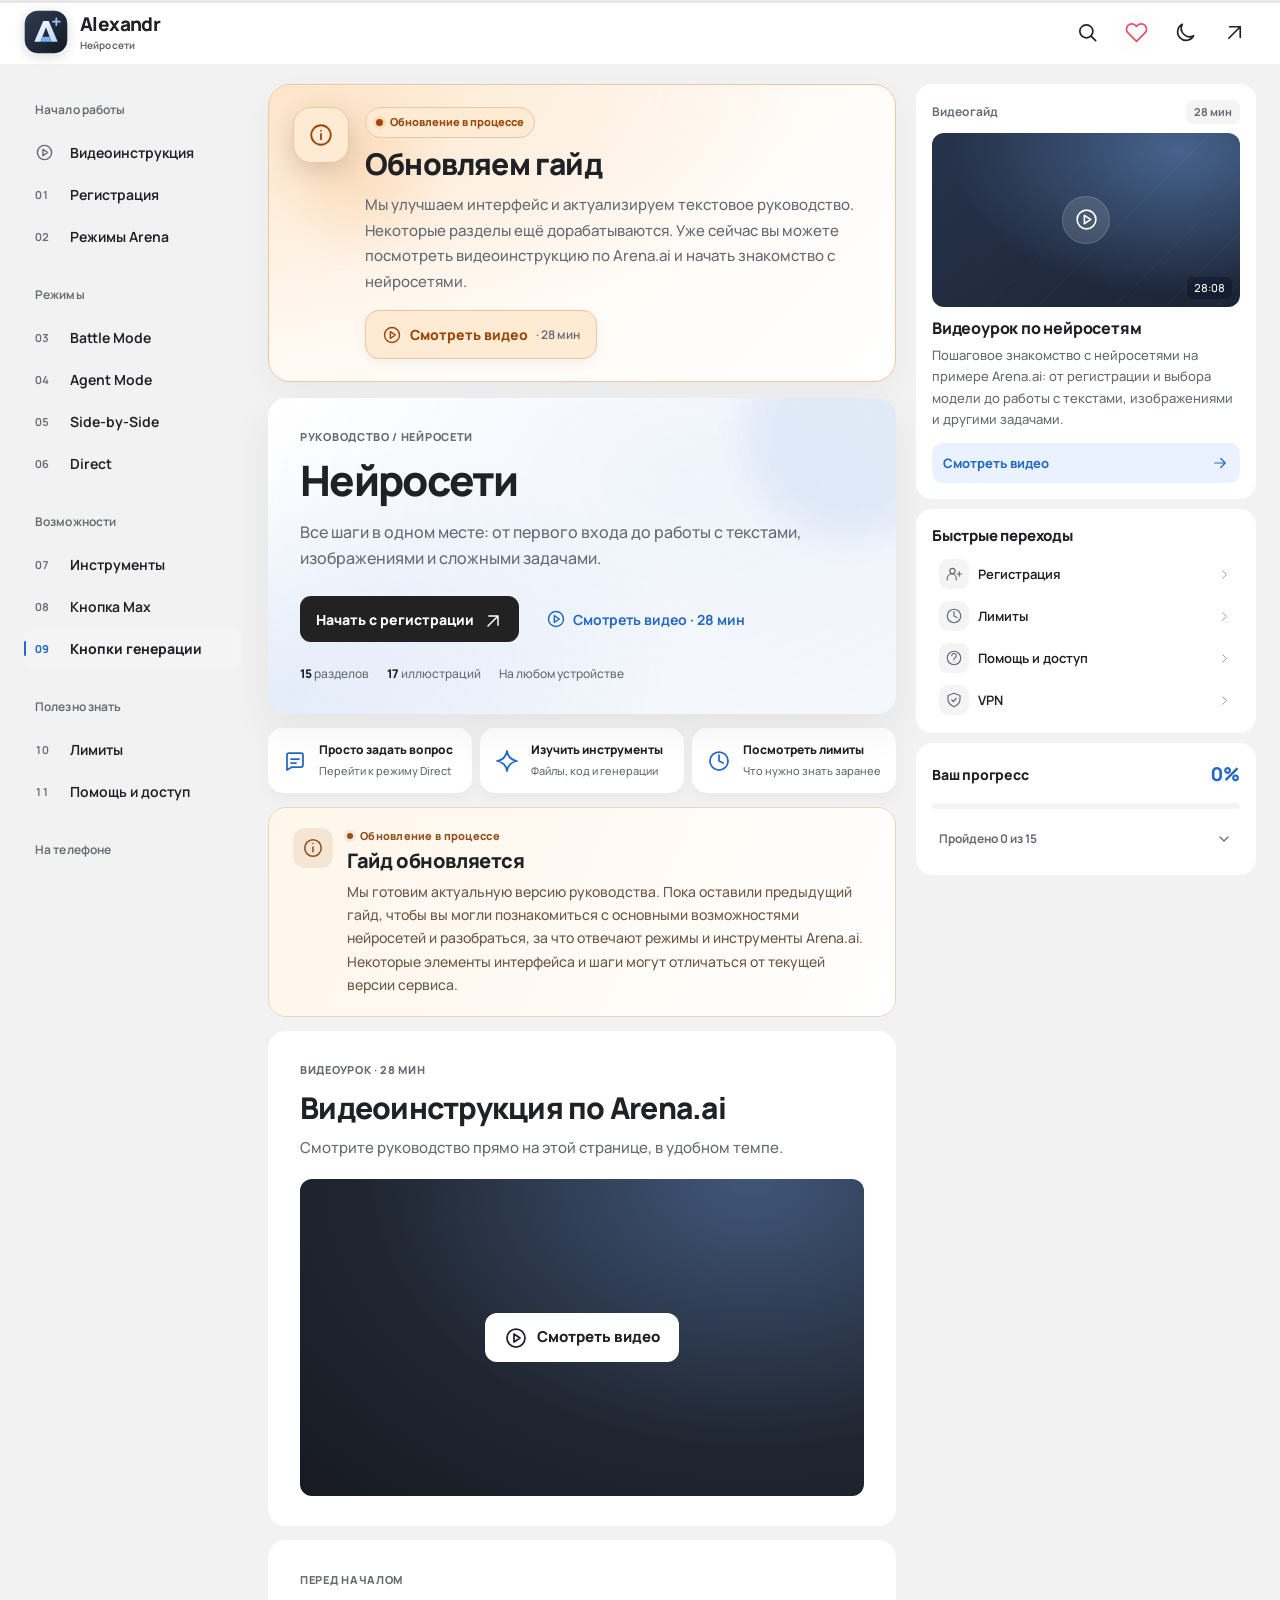
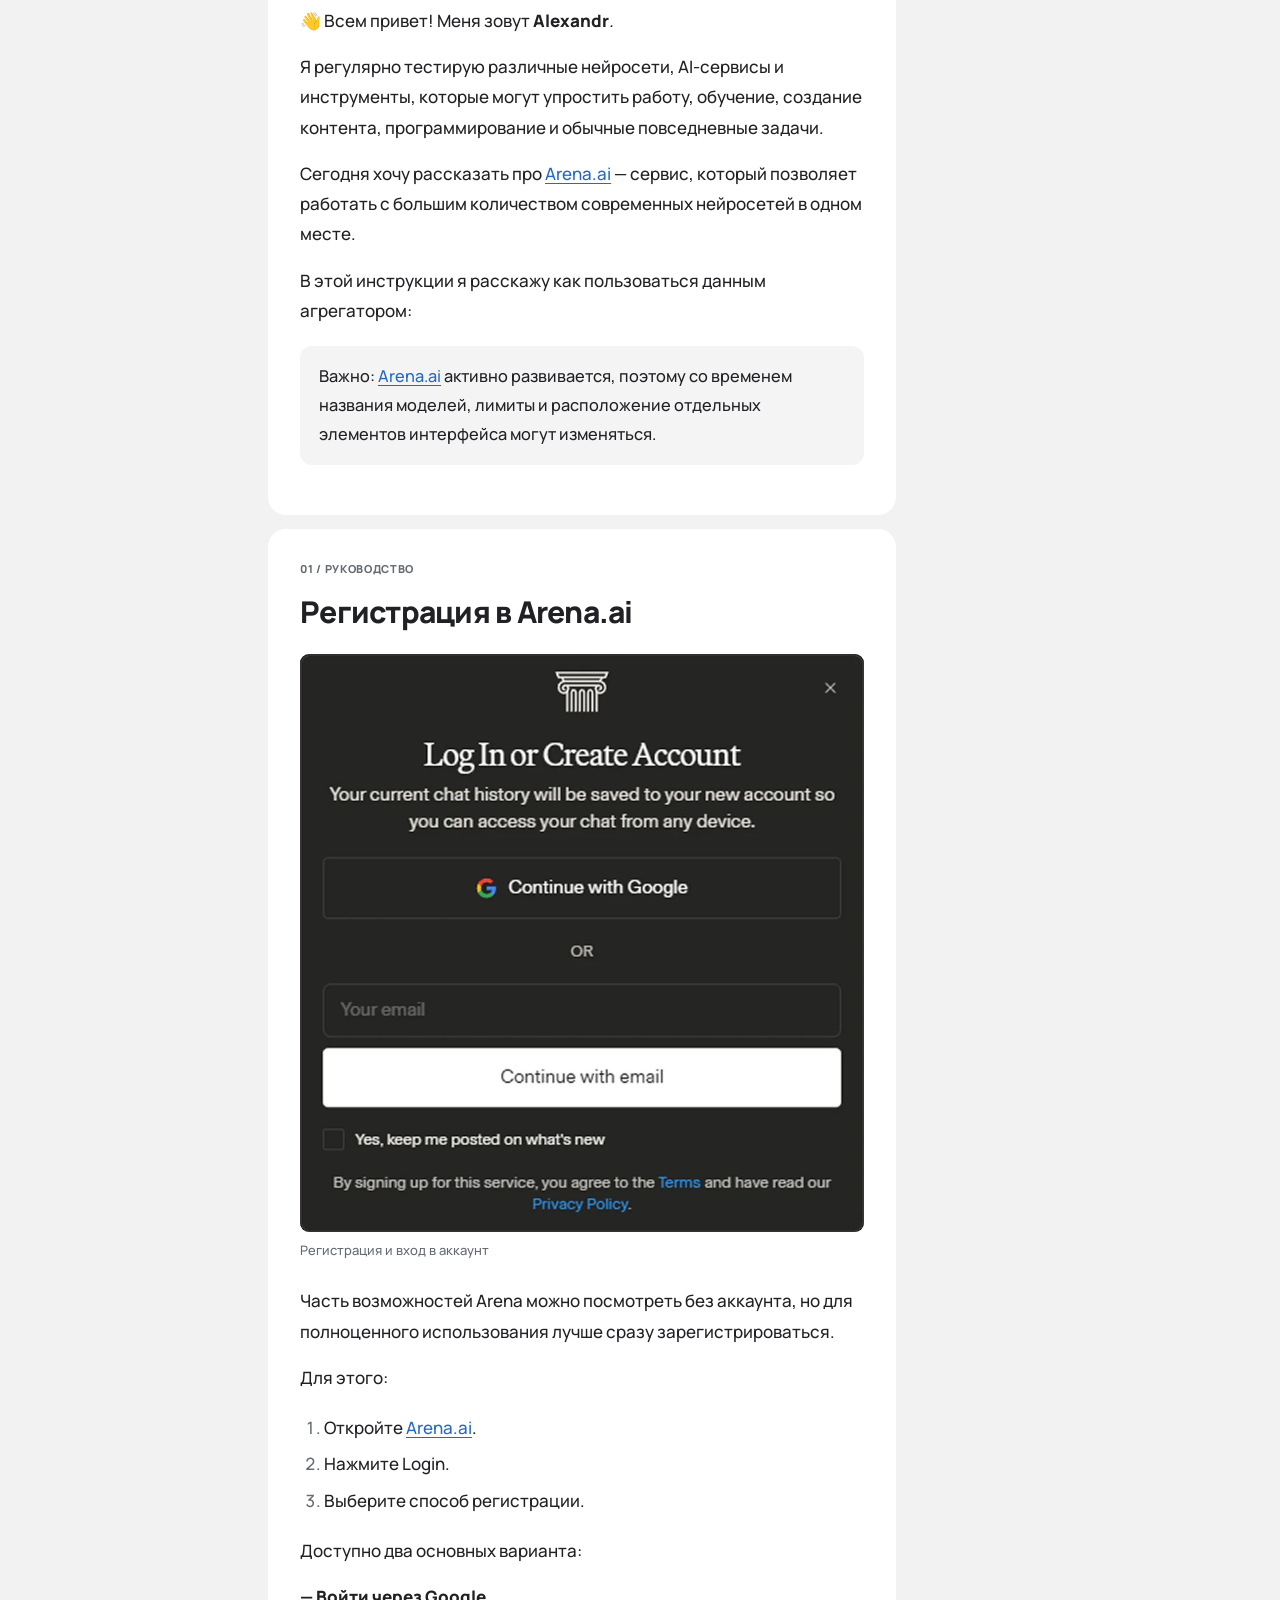
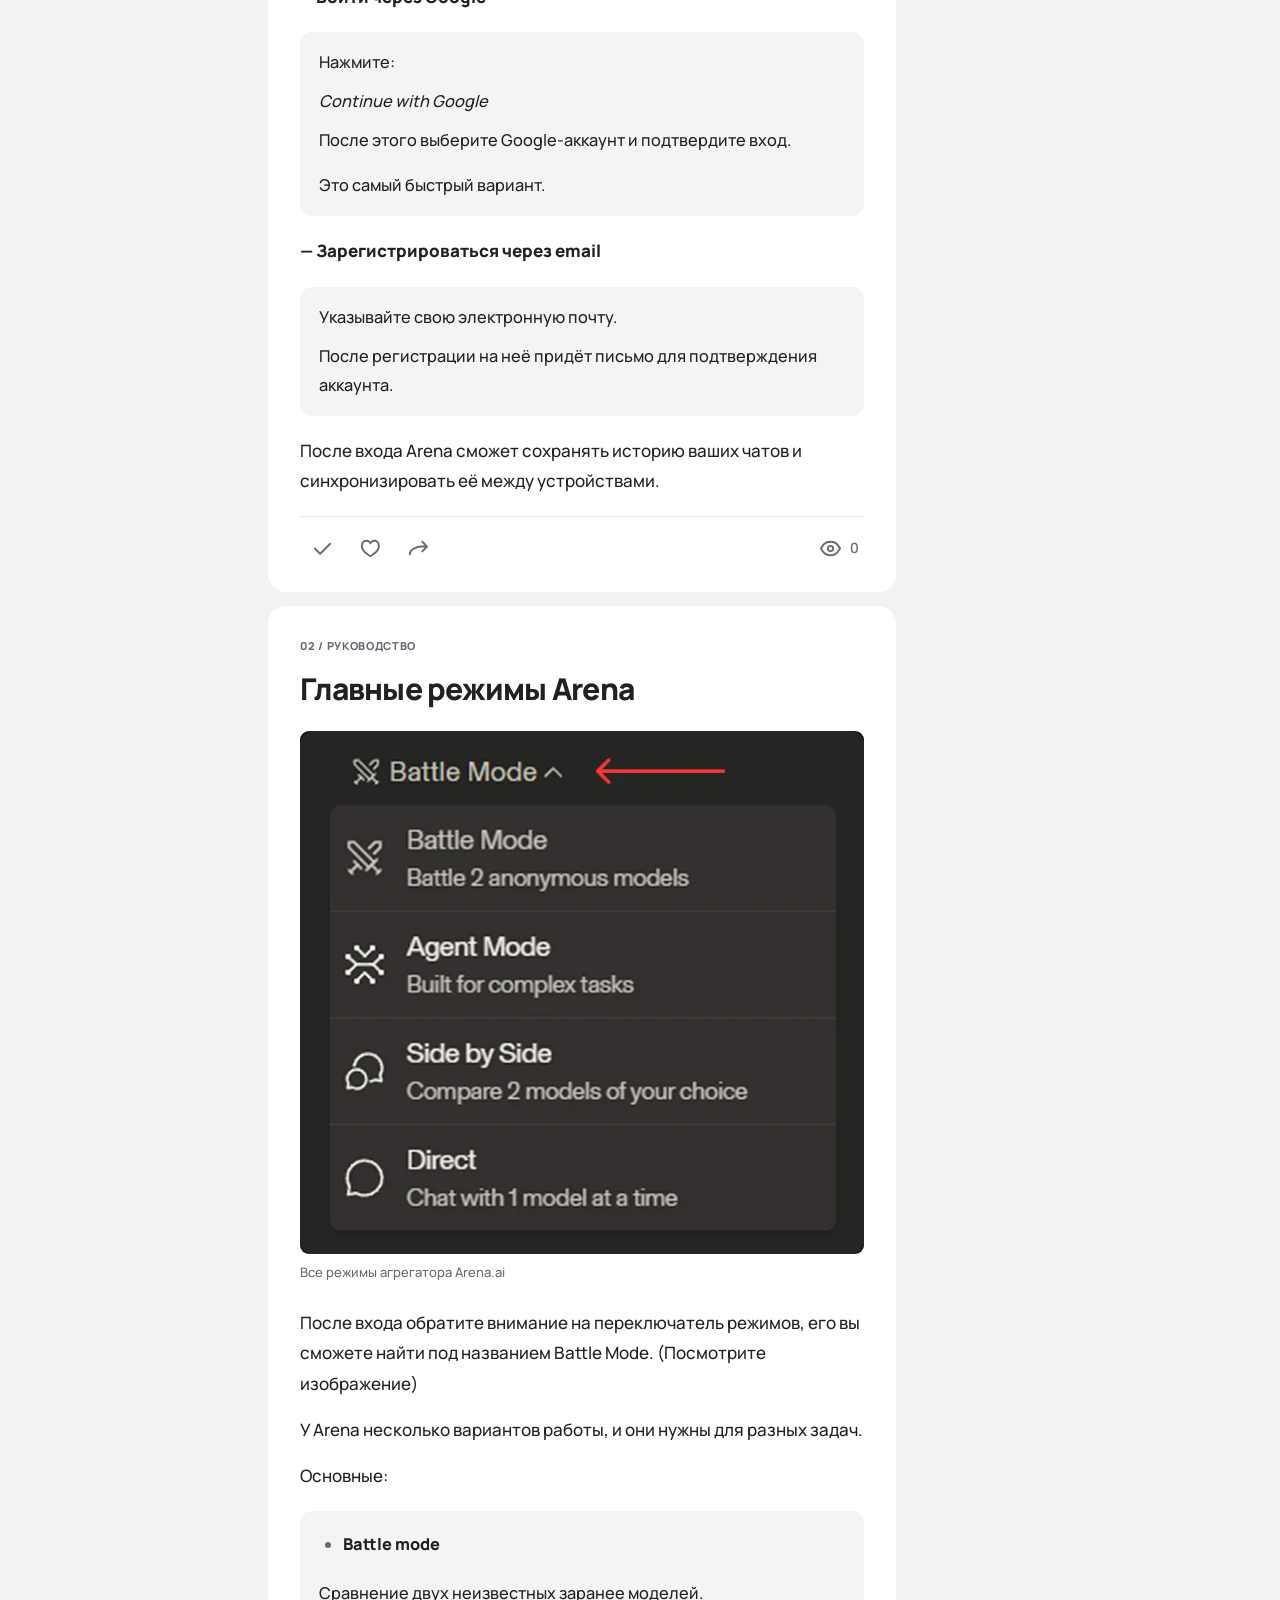
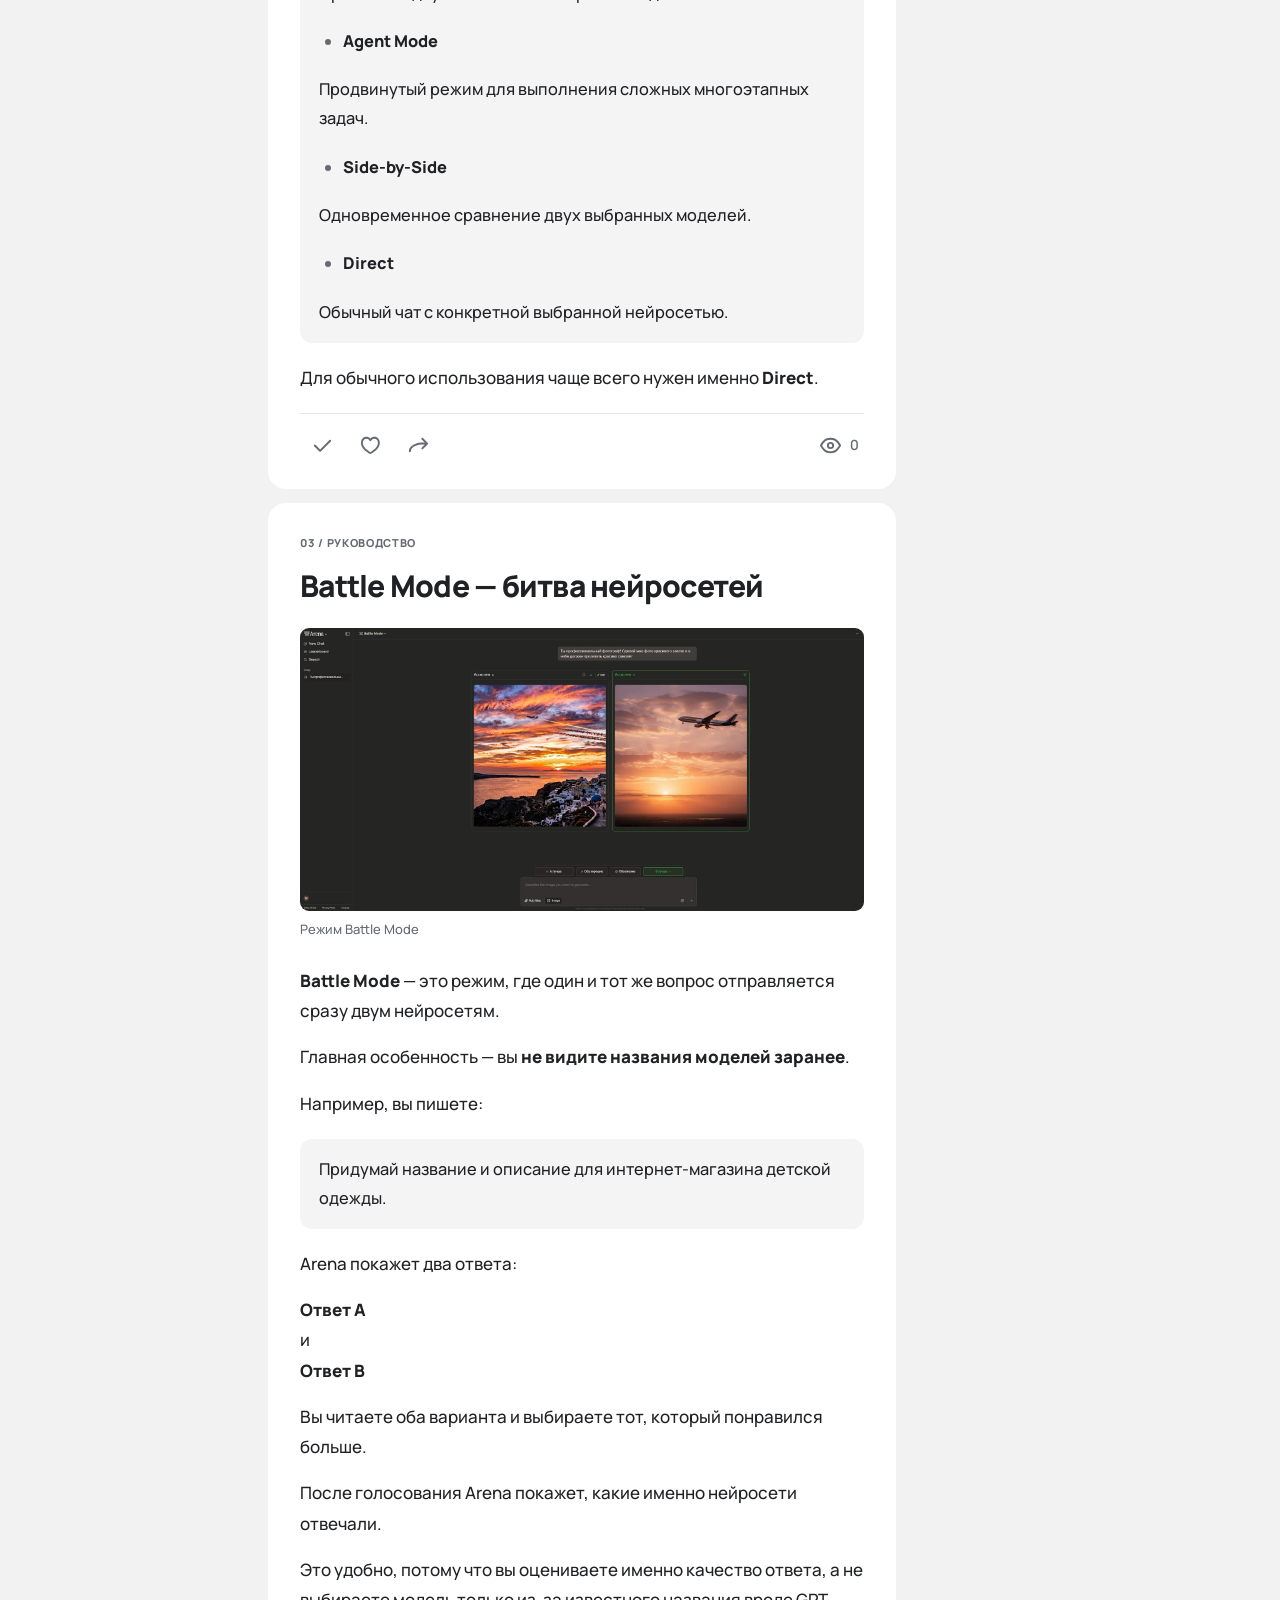
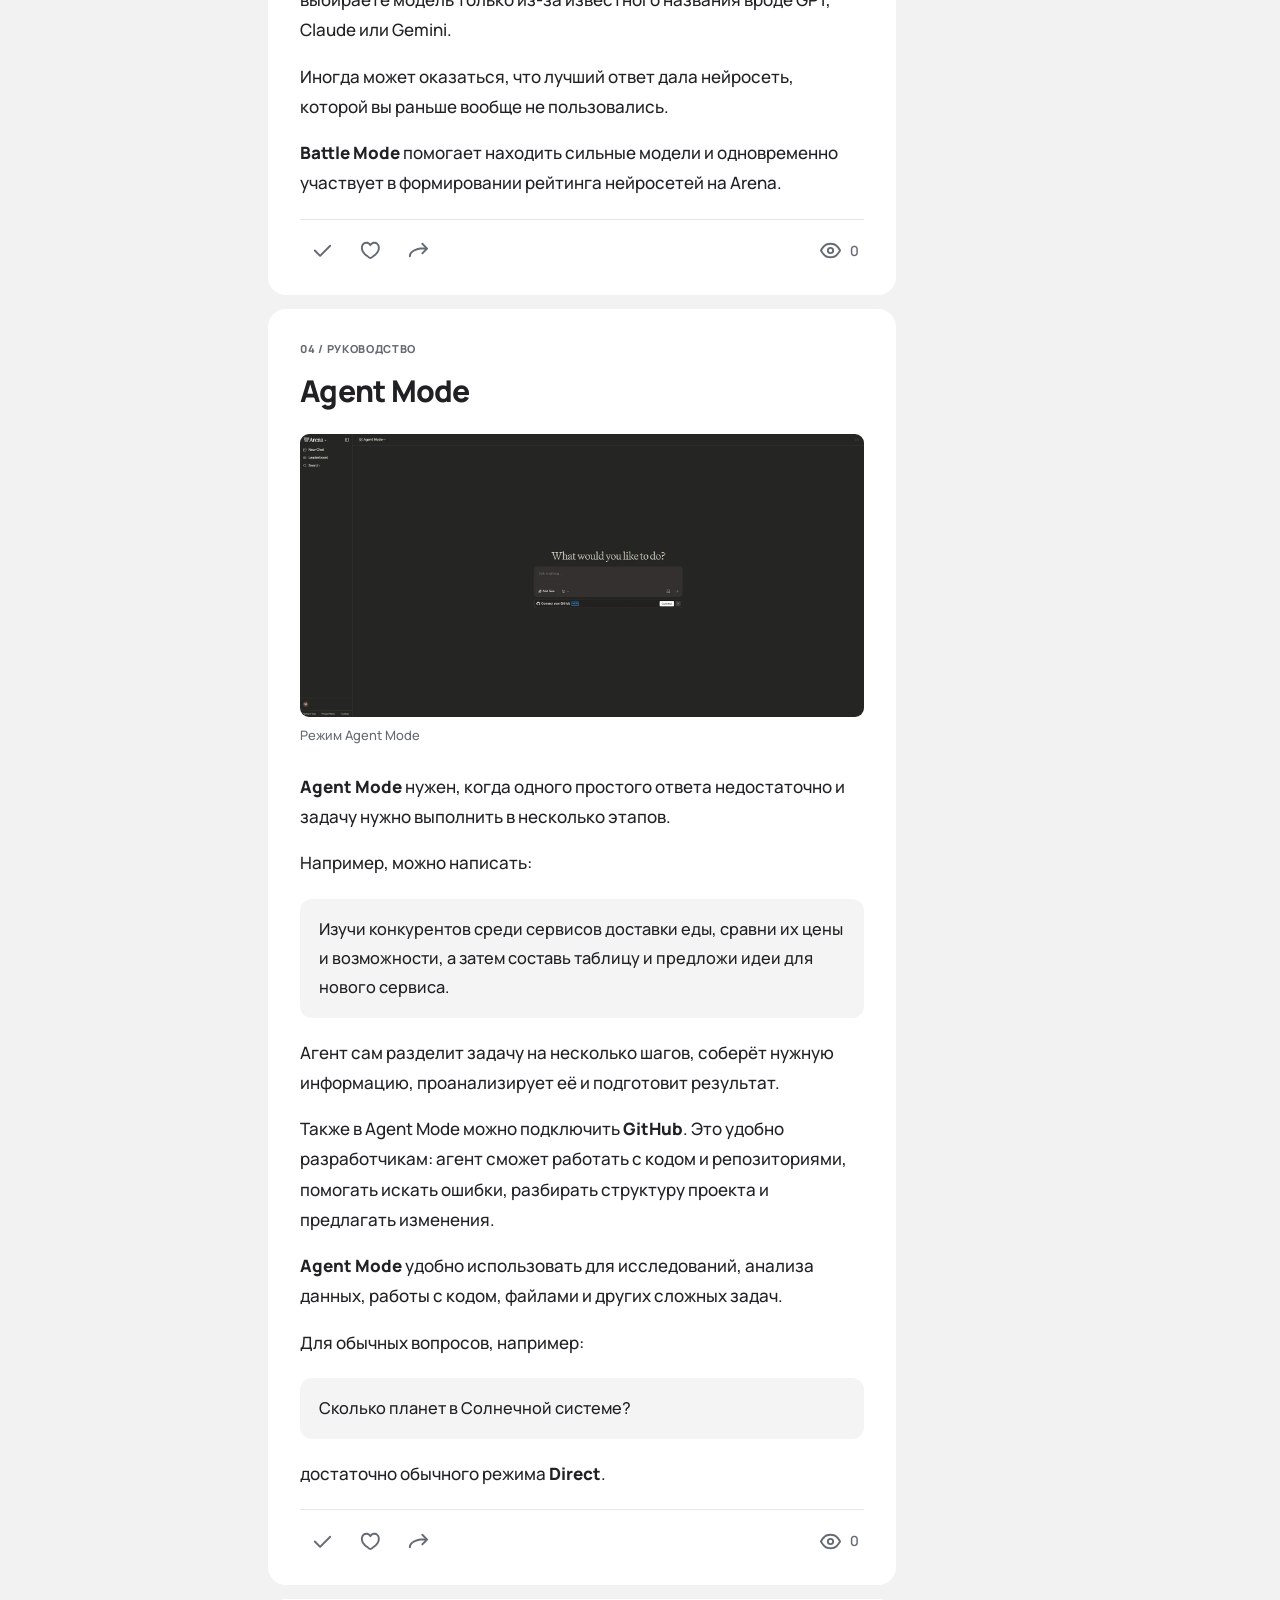
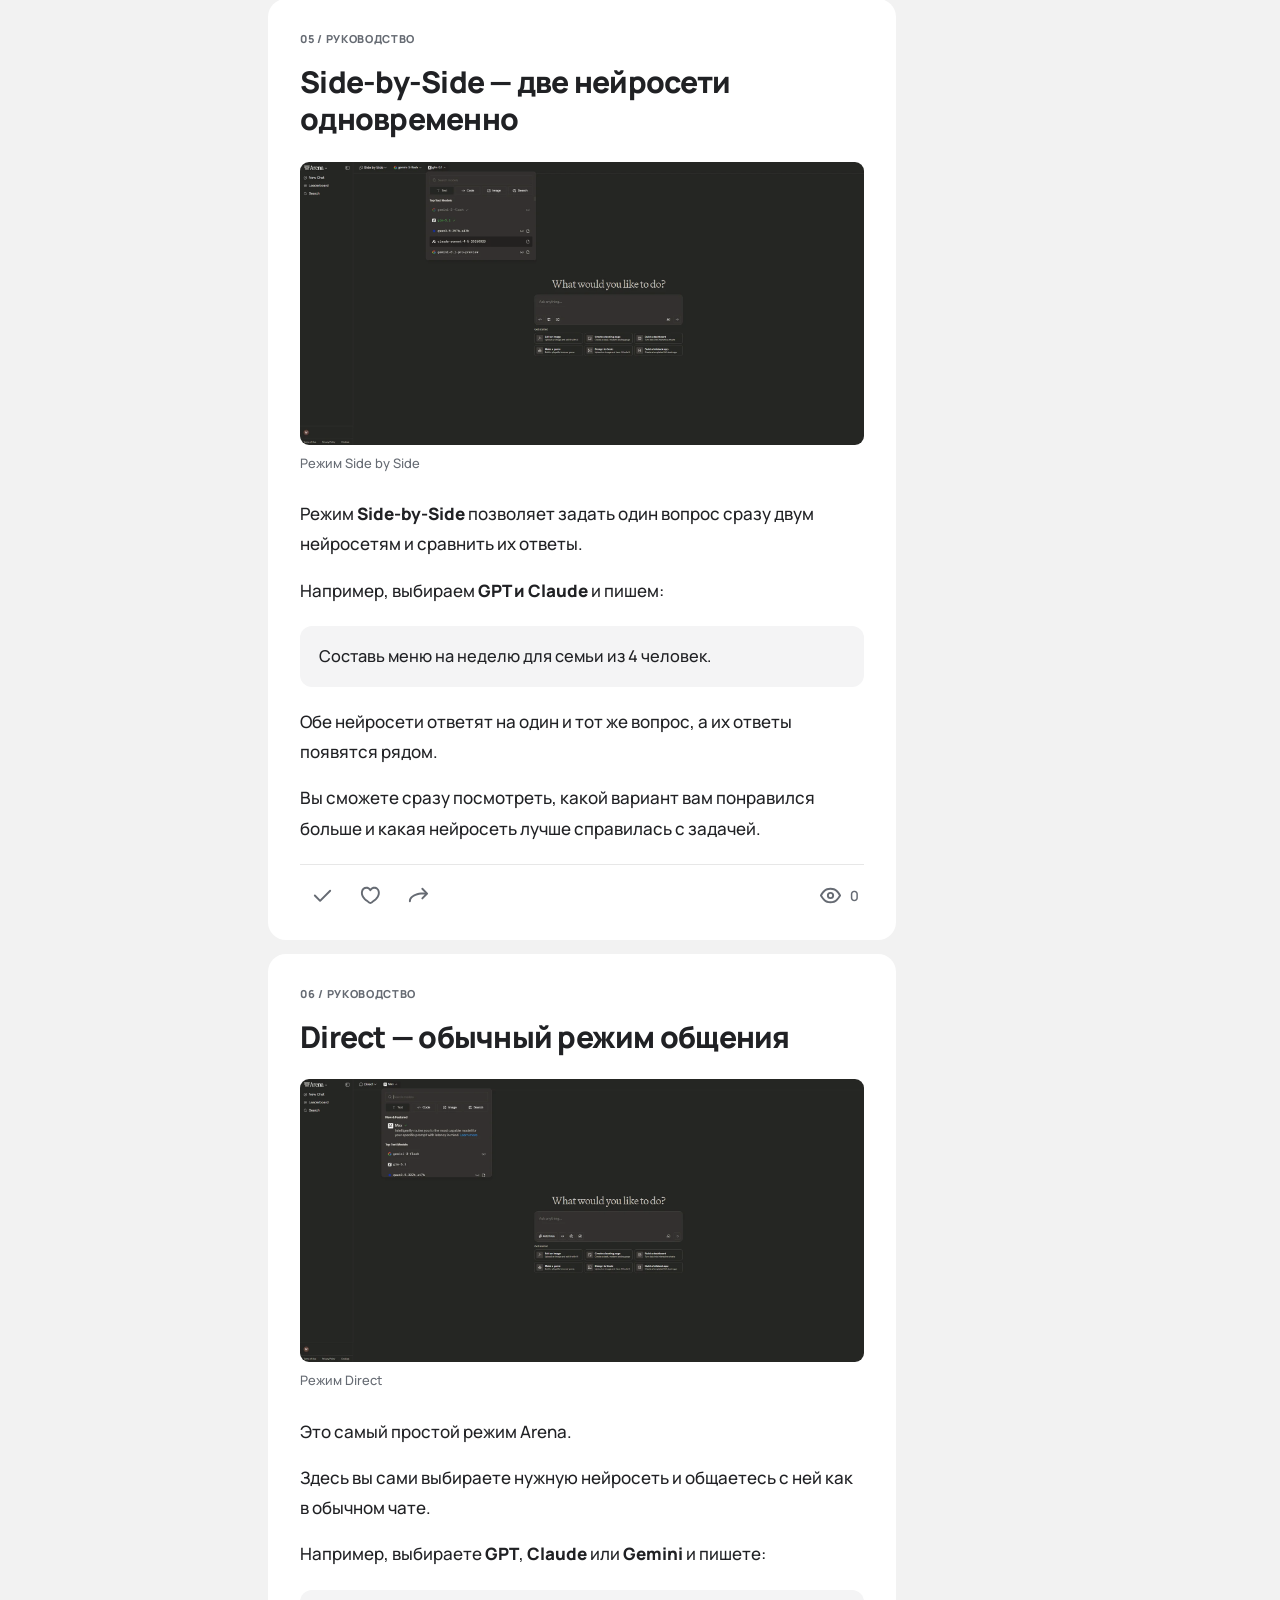
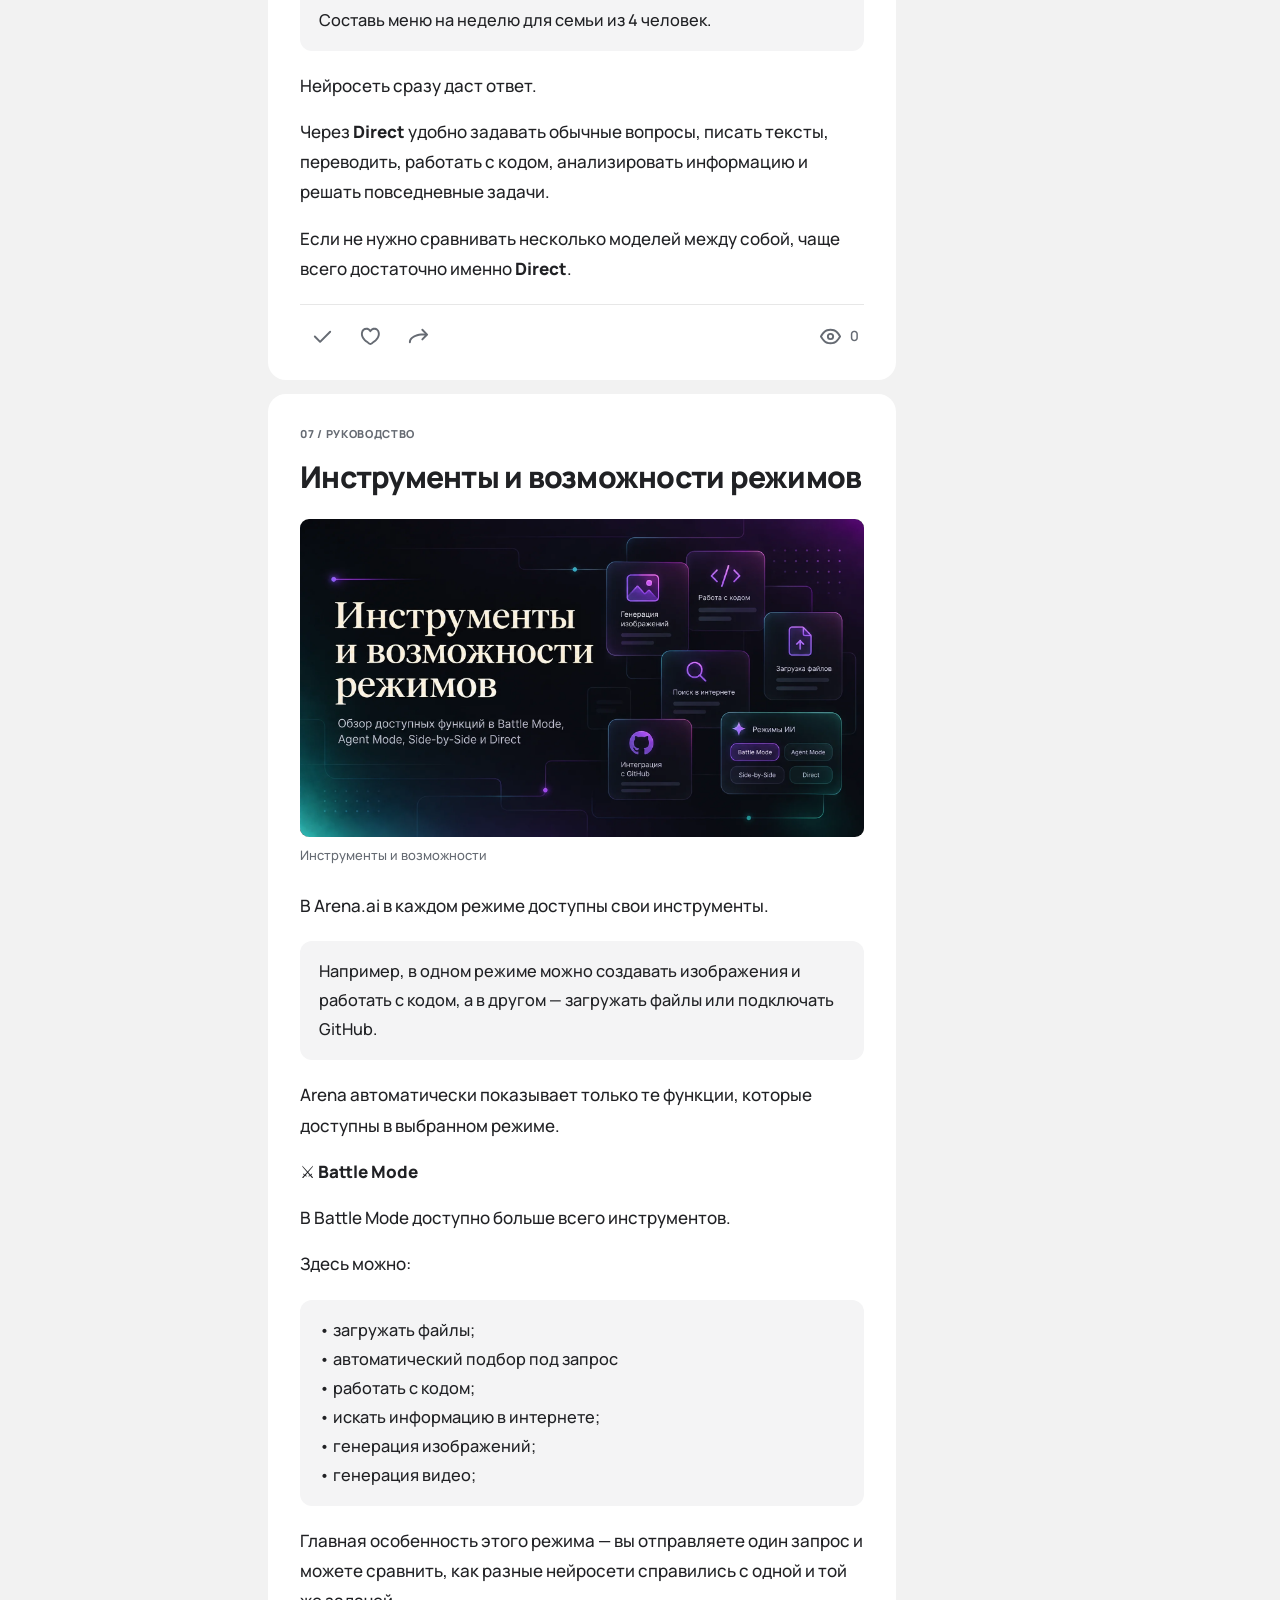
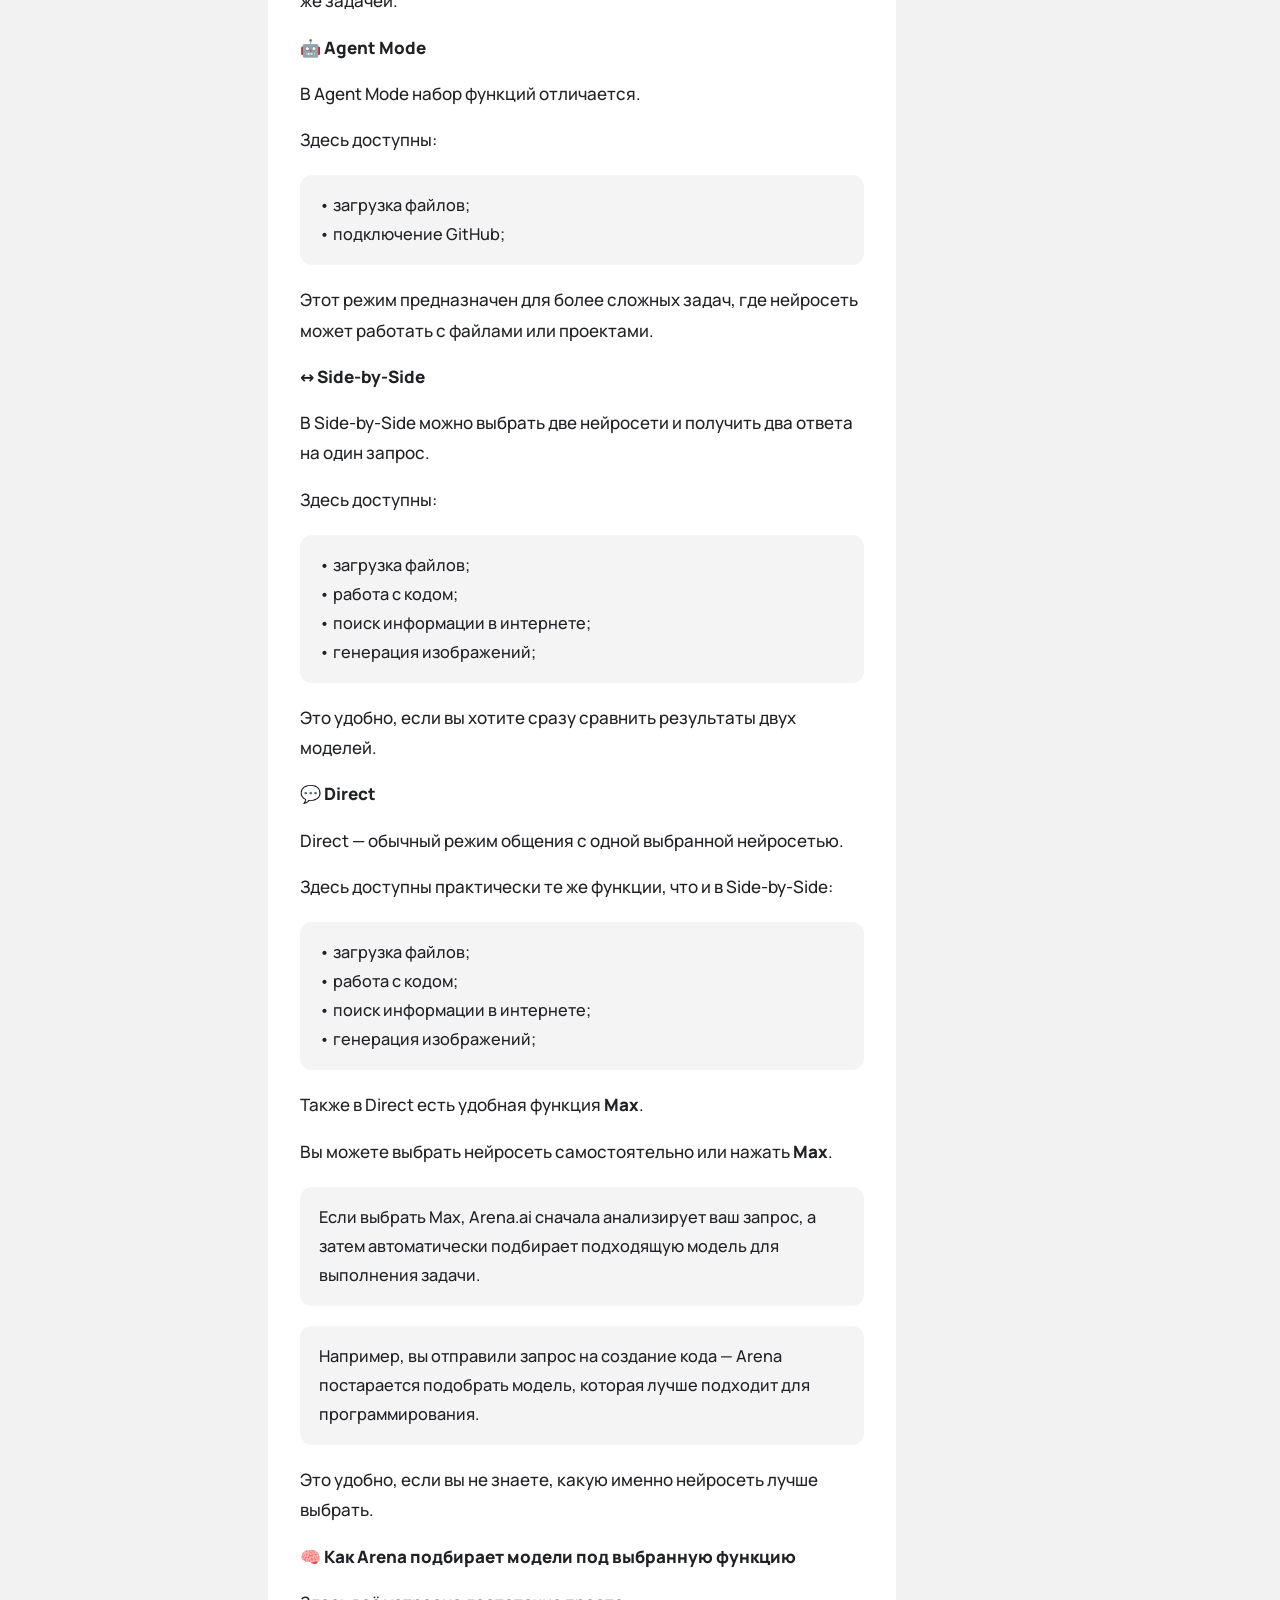
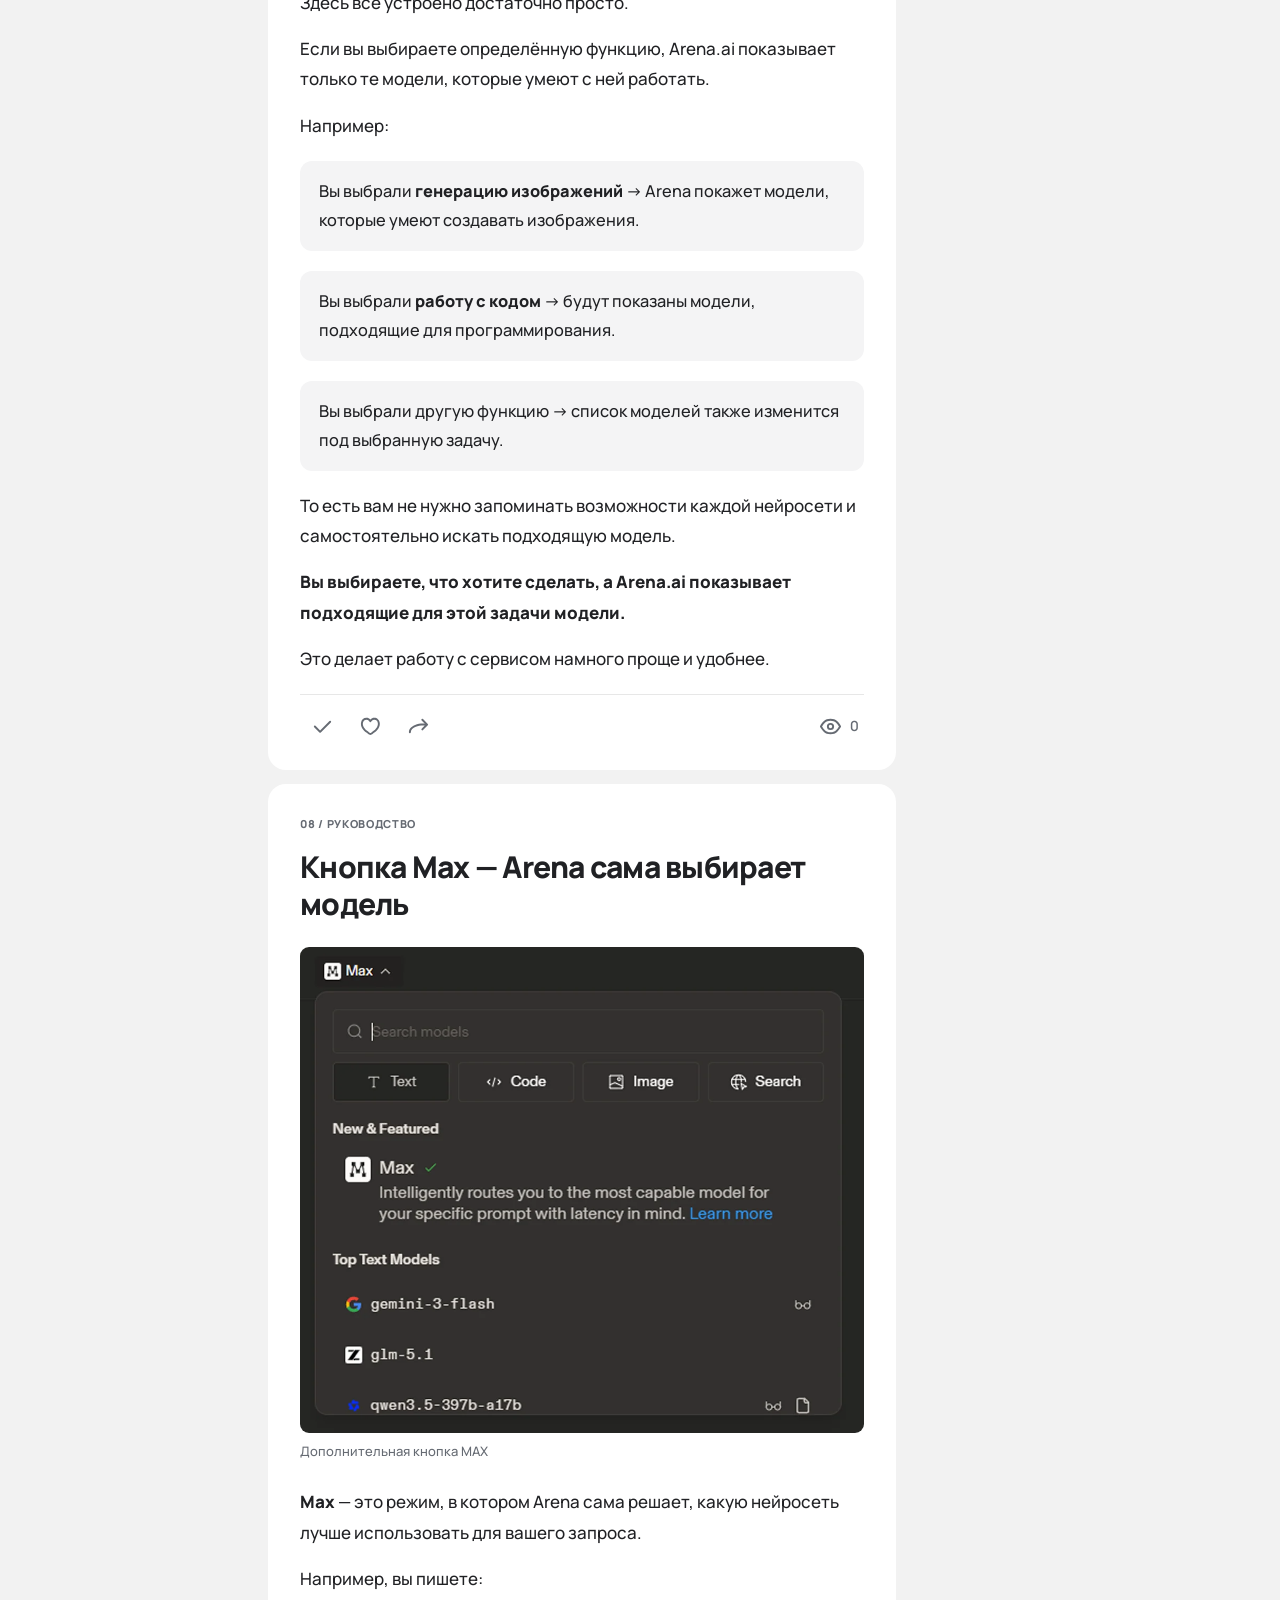
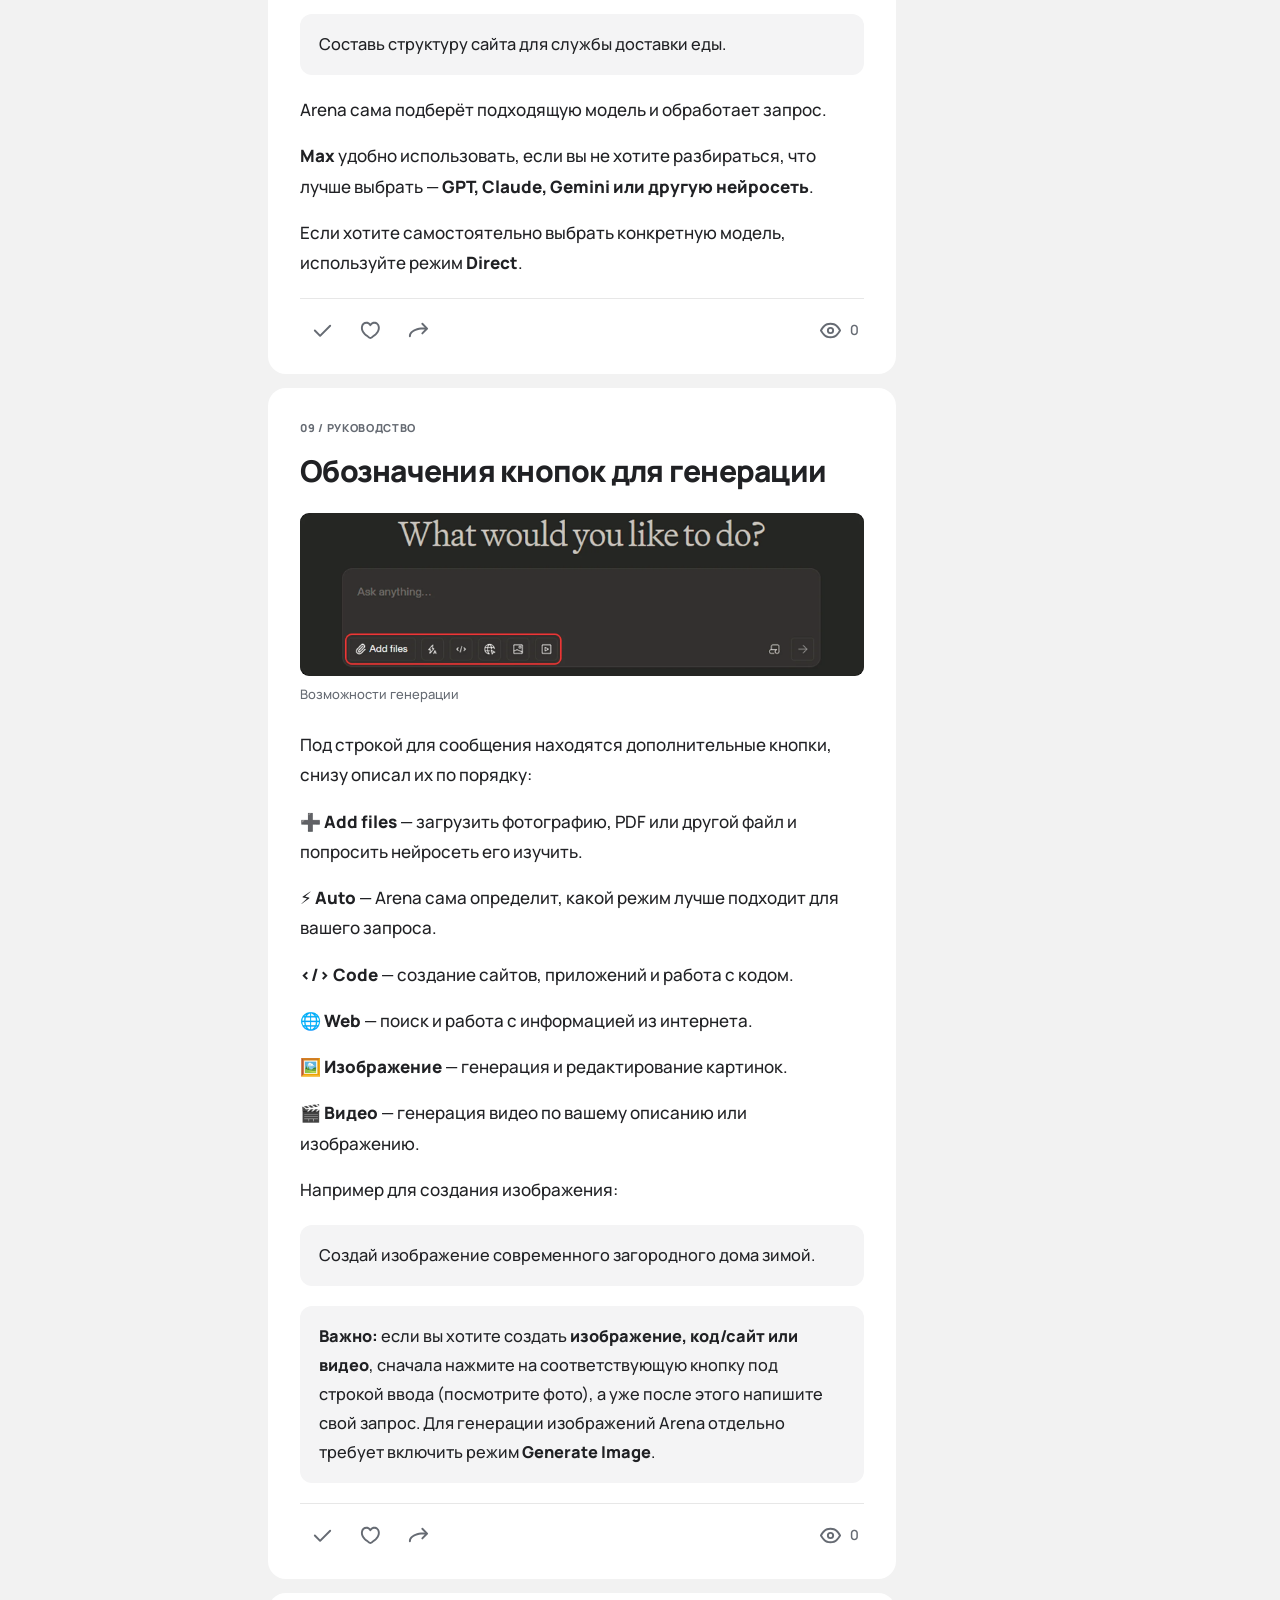
==== commit f3cac454: "ГАЗ" ====
--- a/index.html
+++ b/index.html
@@ -7,7 +7,7 @@
 <meta content="#ffffff" name="theme-color"/>
 <meta content="Нейросети: интерактивное руководство от Alexandr, видеоинструкции, готовые промпты и ответы на вопросы." name="description"/>
 <title>Нейросети — интерактивный гайд | Alexandr</title>
-<link href="assets/base.css?v=5.10.12" rel="stylesheet"/><link href="assets/interactive.css?v=5.10.12" rel="stylesheet"/>
+<link href="assets/base.css?v=5.10.14" rel="stylesheet"/><link href="assets/interactive.css?v=5.10.14" rel="stylesheet"/>
 <link href="https://fonts.googleapis.com" rel="preconnect"/><link crossorigin="" href="https://fonts.gstatic.com" rel="preconnect"/><link href="https://fonts.googleapis.com/css2?family=Manrope:wght@200..800&amp;display=swap" rel="stylesheet"/><link href="https://use.hugeicons.com/font/icons.css" id="hugeicons-css" rel="stylesheet"/><link href="manifest.webmanifest" rel="manifest"/><link href="assets/icon-192.png" rel="icon"/><link href="assets/icon-192.png" rel="apple-touch-icon"/></head>
 <body>
 <a class="skip" href="#guide">Перейти к инструкции</a>
@@ -64,6 +64,14 @@
 <section aria-label="Быстрые переходы" class="quick-start">
 <a href="#chapter-6"><span class="quick-icon"><span aria-hidden="true" class="ui-icon"><i class="hgi hgi-stroke hgi-message-01"></i><svg fill="none" stroke="currentColor" stroke-linecap="round" stroke-linejoin="round" stroke-width="1.75" viewbox="0 0 24 24"><path d="M20 16a2 2 0 0 1-2 2H9l-5 3V6a2 2 0 0 1 2-2h12a2 2 0 0 1 2 2Z"></path><path d="M8 10h8m-8 4h5"></path></svg></span></span><span><b>Просто задать вопрос</b><small>Перейти к режиму Direct</small></span><span class="arrow"><span aria-hidden="true" class="ui-icon"><i class="hgi hgi-stroke hgi-arrow-right-01"></i><svg fill="none" stroke="currentColor" stroke-linecap="round" stroke-linejoin="round" stroke-width="1.75" viewbox="0 0 24 24"><path d="M4 12h15m-6-6 6 6-6 6"></path></svg></span></span></a><a href="#chapter-7"><span class="quick-icon"><span aria-hidden="true" class="ui-icon"><i class="hgi hgi-stroke hgi-ai-magic"></i><svg fill="none" stroke="currentColor" stroke-linecap="round" stroke-linejoin="round" stroke-width="1.75" viewbox="0 0 24 24"><path d="M12 2c1 6 4 9 10 10-6 1-9 4-10 10-1-6-4-9-10-10 6-1 9-4 10-10Z"></path></svg></span></span><span><b>Изучить инструменты</b><small>Файлы, код и генерации</small></span><span class="arrow"><span aria-hidden="true" class="ui-icon"><i class="hgi hgi-stroke hgi-arrow-right-01"></i><svg fill="none" stroke="currentColor" stroke-linecap="round" stroke-linejoin="round" stroke-width="1.75" viewbox="0 0 24 24"><path d="M4 12h15m-6-6 6 6-6 6"></path></svg></span></span></a><a href="#chapter-10"><span class="quick-icon"><span aria-hidden="true" class="ui-icon"><i class="hgi hgi-stroke hgi-clock-01"></i><svg fill="none" stroke="currentColor" stroke-linecap="round" stroke-linejoin="round" stroke-width="1.75" viewbox="0 0 24 24"><circle cx="12" cy="12" r="9"></circle><path d="M12 6v6l4 2"></path></svg></span></span><span><b>Посмотреть лимиты</b><small>Что нужно знать заранее</small></span><span class="arrow"><span aria-hidden="true" class="ui-icon"><i class="hgi hgi-stroke hgi-arrow-right-01"></i><svg fill="none" stroke="currentColor" stroke-linecap="round" stroke-linejoin="round" stroke-width="1.75" viewbox="0 0 24 24"><path d="M4 12h15m-6-6 6 6-6 6"></path></svg></span></span></a>
 </section><div class="mobile-learning progress-summary"><div class="progress-summary-head"><h3>Ваш прогресс</h3><strong data-learning-pct>0%</strong></div><div aria-label="Прогресс обучения" aria-valuemax="100" aria-valuemin="0" aria-valuenow="0" class="learning-meter" role="progressbar"><i data-learning-fill></i></div></div>
+<aside class="guide-update-banner" aria-labelledby="guide-update-title">
+  <span class="guide-update-icon" aria-hidden="true"><span class="ui-icon"><i class="hgi hgi-stroke hgi-information-circle"></i><svg viewBox="0 0 24 24" fill="none" stroke="currentColor" stroke-width="1.7" stroke-linecap="round" stroke-linejoin="round"><circle cx="12" cy="12" r="9"/><path d="M12 11v5m0-9h.01"/></svg></span></span>
+  <div class="guide-update-copy">
+    <div class="guide-update-status"><span aria-hidden="true"></span> Обновление в процессе</div>
+    <h2 id="guide-update-title">Гайд обновляется</h2>
+    <p>Мы готовим актуальную версию руководства. Пока оставили предыдущий гайд, чтобы вы могли познакомиться с основными возможностями нейросетей и разобраться, за что отвечают режимы и инструменты Arena.ai. Некоторые элементы интерфейса и шаги могут отличаться от текущей версии сервиса.</p>
+  </div>
+</aside>
 <section class="video-card" id="video-guide"><div class="chapter-label">ВИДЕОУРОК · 28 МИН</div><h2>Видеоинструкция по Arena.ai</h2><p>Смотрите руководство прямо на этой странице, в удобном темпе.</p><div class="video-frame"><video controls="" controlslist="nodownload" hidden="" id="guide-video" playsinline="" preload="none"></video><button class="video-start" id="video-start" type="button"><span aria-hidden="true" class="ui-icon"><i class="hgi hgi-stroke hgi-play-circle"></i><svg fill="none" stroke="currentColor" stroke-linecap="round" stroke-linejoin="round" stroke-width="1.75" viewbox="0 0 24 24"><circle cx="12" cy="12" r="9"></circle><path d="m10 8 6 4-6 4Z"></path></svg></span> Смотреть видео</button></div><p class="video-message" id="video-message" role="status"></p><button type="button" id="video-retry" class="action video-fallback" hidden>Повторить загрузку</button><div hidden="" id="video-chapters"><h3>Главы видео</h3><div id="timecodes"></div></div></section>
 <div class="intro" id="intro">
 <div class="intro-label">ПЕРЕД НАЧАЛОМ</div>
@@ -833,5 +841,5 @@
 <div class="lightbox-top"><span id="image-title">Иллюстрация</span><button aria-label="Закрыть" id="close-zoom" type="button" autofocus><span aria-hidden="true" class="ui-icon"><i class="hgi hgi-stroke hgi-cancel-01"></i><svg fill="none" stroke="currentColor" stroke-linecap="round" stroke-linejoin="round" stroke-width="1.75" viewbox="0 0 24 24"><path d="m6 6 12 12M18 6 6 18"></path></svg></span></button></div><div class="image-scroll"><img alt="" id="zoom-image"/></div>
 
 </dialog>
-<div hidden="" id="search-shade" aria-hidden="true"></div><div hidden="" id="menu-shade"></div><nav aria-label="Быстрая навигация" class="bottom-nav"><a aria-label="Главная" class="bottom-home" href="#guide" title="Главная"><span aria-hidden="true" class="ui-icon"><i class="hgi hgi-stroke hgi-home-01"></i><svg fill="none" stroke="currentColor" stroke-linecap="round" stroke-linejoin="round" stroke-width="1.75" viewbox="0 0 24 24"><path d="M3 10.5 12 3l9 7.5V20a1 1 0 0 1-1 1h-5v-7H9v7H4a1 1 0 0 1-1-1Z"></path></svg></span></a><button aria-label="Поиск" id="mobile-search" title="Поиск" type="button"><span aria-hidden="true" class="ui-icon"><i class="hgi hgi-stroke hgi-search-01"></i><svg fill="none" stroke="currentColor" stroke-linecap="round" stroke-linejoin="round" stroke-width="1.75" viewbox="0 0 24 24"><circle cx="10.8" cy="10.8" r="6.8"></circle><path d="m16 16 4.5 4.5"></path></svg></span></button><a aria-label="Видео" href="#video-guide" title="Видео"><span aria-hidden="true" class="ui-icon"><i class="hgi hgi-stroke hgi-play-circle"></i><svg fill="none" stroke="currentColor" stroke-linecap="round" stroke-linejoin="round" stroke-width="1.75" viewbox="0 0 24 24"><circle cx="12" cy="12" r="9"></circle><path d="m10 8 6 4-6 4Z"></path></svg></span></a><button aria-controls="sidebar" aria-expanded="false" aria-label="Меню разделов" id="mobile-menu" title="Меню разделов" type="button"><span aria-hidden="true" class="ui-icon"><i class="hgi hgi-stroke hgi-menu-01"></i><svg fill="none" stroke="currentColor" stroke-linecap="round" stroke-linejoin="round" stroke-width="1.8" viewBox="0 0 24 24"><path d="M4 6h16M4 12h16M4 18h16"/></svg></span></button></nav><script src="content.js?v=5.10.12"></script><script src="assets/compat.js?v=5.10.12"></script><script src="assets/app.js?v=5.10.12"></script><script src="assets/interactive.js?v=5.10.12"></script><script src="assets/views.js?v=5.10.12"></script></body>
+<div hidden="" id="search-shade" aria-hidden="true"></div><div hidden="" id="menu-shade"></div><nav aria-label="Быстрая навигация" class="bottom-nav"><a aria-label="Главная" class="bottom-home" href="#guide" title="Главная"><span aria-hidden="true" class="ui-icon"><i class="hgi hgi-stroke hgi-home-01"></i><svg fill="none" stroke="currentColor" stroke-linecap="round" stroke-linejoin="round" stroke-width="1.75" viewbox="0 0 24 24"><path d="M3 10.5 12 3l9 7.5V20a1 1 0 0 1-1 1h-5v-7H9v7H4a1 1 0 0 1-1-1Z"></path></svg></span></a><button aria-label="Поиск" id="mobile-search" title="Поиск" type="button"><span aria-hidden="true" class="ui-icon"><i class="hgi hgi-stroke hgi-search-01"></i><svg fill="none" stroke="currentColor" stroke-linecap="round" stroke-linejoin="round" stroke-width="1.75" viewbox="0 0 24 24"><circle cx="10.8" cy="10.8" r="6.8"></circle><path d="m16 16 4.5 4.5"></path></svg></span></button><a aria-label="Видео" href="#video-guide" title="Видео"><span aria-hidden="true" class="ui-icon"><i class="hgi hgi-stroke hgi-play-circle"></i><svg fill="none" stroke="currentColor" stroke-linecap="round" stroke-linejoin="round" stroke-width="1.75" viewbox="0 0 24 24"><circle cx="12" cy="12" r="9"></circle><path d="m10 8 6 4-6 4Z"></path></svg></span></a><button aria-controls="sidebar" aria-expanded="false" aria-label="Меню разделов" id="mobile-menu" title="Меню разделов" type="button"><span aria-hidden="true" class="ui-icon"><i class="hgi hgi-stroke hgi-menu-01"></i><svg fill="none" stroke="currentColor" stroke-linecap="round" stroke-linejoin="round" stroke-width="1.8" viewBox="0 0 24 24"><path d="M4 6h16M4 12h16M4 18h16"/></svg></span></button></nav><script src="content.js?v=5.10.14"></script><script src="assets/compat.js?v=5.10.14"></script><script src="assets/app.js?v=5.10.14"></script><script src="assets/interactive.js?v=5.10.14"></script><script src="assets/views.js?v=5.10.14"></script></body>
 </html>
--- a/assets/interactive.css
+++ b/assets/interactive.css
@@ -587,3 +587,33 @@
 .demo-badge-dot{width:5px;height:5px;border-radius:50%;background:currentColor;opacity:.8}
 body.dark .demo-badge{color:#a5c9f8;border-color:#46576d;background:linear-gradient(135deg,#303d50,#28313d);box-shadow:inset 0 1px 0 #ffffff08}
 @media(max-width:560px){.demo-badge{padding:3px 8px;font-size:9px;letter-spacing:1px}}
+
+/* v5.10.14 — standalone update notice and ambient hero motion */
+.guide-update-banner{
+ --update-accent:#94501c;--update-copy:#6d5948;--update-edge:#e9d5bd;--update-icon:#f5e6d4;
+ position:relative;isolation:isolate;display:grid;grid-template-columns:40px minmax(0,1fr);align-items:start;gap:14px;
+ padding:20px 24px;margin:0 0 14px;border:1px solid var(--update-edge);border-radius:var(--radius);overflow:hidden;
+ background:linear-gradient(115deg,#fff6eb 0%,#fffaf5 55%,#fff 100%);
+}
+body.dark .guide-update-banner{
+ --update-accent:#f2b77d;--update-copy:#cbbcac;--update-edge:#594635;--update-icon:#443425;
+ background:linear-gradient(115deg,#352b22 0%,#292622 58%,#252525 100%);
+}
+.guide-update-icon{display:grid;place-items:center;width:40px;height:40px;border-radius:12px;background:var(--update-icon);color:var(--update-accent)}
+.guide-update-icon .ui-icon,.guide-update-icon .ui-icon svg{width:22px;height:22px}.guide-update-icon .ui-icon i{font-size:22px;font-weight:400}
+.guide-update-copy{min-width:0}.guide-update-status{display:flex;align-items:center;gap:7px;color:var(--update-accent);font-size:11px;font-weight:800;line-height:1.4;letter-spacing:.025em}
+.guide-update-status>span{width:6px;height:6px;border-radius:50%;background:currentColor;flex:none;box-shadow:0 0 0 3px var(--update-icon)}
+.guide-update-banner h2{font-size:20px;font-weight:800;line-height:1.3;letter-spacing:-.4px;color:var(--text);margin:5px 0 6px}
+.guide-update-banner p{margin:0;color:var(--update-copy);font-size:14px;line-height:1.65;overflow-wrap:break-word}
+/* Soft blue light travels behind the hero content, never over its text. */
+.hero{isolation:isolate;--hero-motion-light:rgba(75,132,218,.13);--hero-motion-soft:rgba(113,158,230,.07)}
+body.dark .hero{--hero-motion-light:rgba(105,155,231,.18);--hero-motion-soft:rgba(133,167,223,.09)}
+.hero::before{inset:-65% -25%;width:auto;height:auto;border-radius:0;filter:none;pointer-events:none;z-index:0;
+ background:radial-gradient(ellipse at 30% 58%,var(--hero-motion-light),transparent 42%),radial-gradient(ellipse at 75% 36%,var(--hero-motion-soft),transparent 45%);
+ transform:translate3d(-12%,7%,0) rotate(-8deg);animation:heroAmbientFlow 12s ease-in-out infinite alternate}
+.hero::after{pointer-events:none;z-index:0;opacity:.7}
+.hero>*{position:relative;z-index:1}
+@keyframes heroAmbientFlow{0%{transform:translate3d(-12%,7%,0) rotate(-8deg)}50%{transform:translate3d(2%,-6%,0) rotate(3deg)}100%{transform:translate3d(14%,5%,0) rotate(8deg)}}
+@media(max-width:560px){.guide-update-banner{grid-template-columns:32px minmax(0,1fr);gap:11px;padding:15px 14px;margin-bottom:10px}.guide-update-icon{width:32px;height:32px;border-radius:10px}.guide-update-icon .ui-icon,.guide-update-icon .ui-icon svg{width:19px;height:19px}.guide-update-icon .ui-icon i{font-size:19px}.guide-update-banner h2{font-size:18px}.guide-update-banner p{font-size:13px;line-height:1.65}}
+@media(prefers-reduced-motion:reduce){.hero::before{animation:none;transform:none}}
+@media print{.guide-update-banner{display:none!important}.hero::before,.hero::after{display:none}}
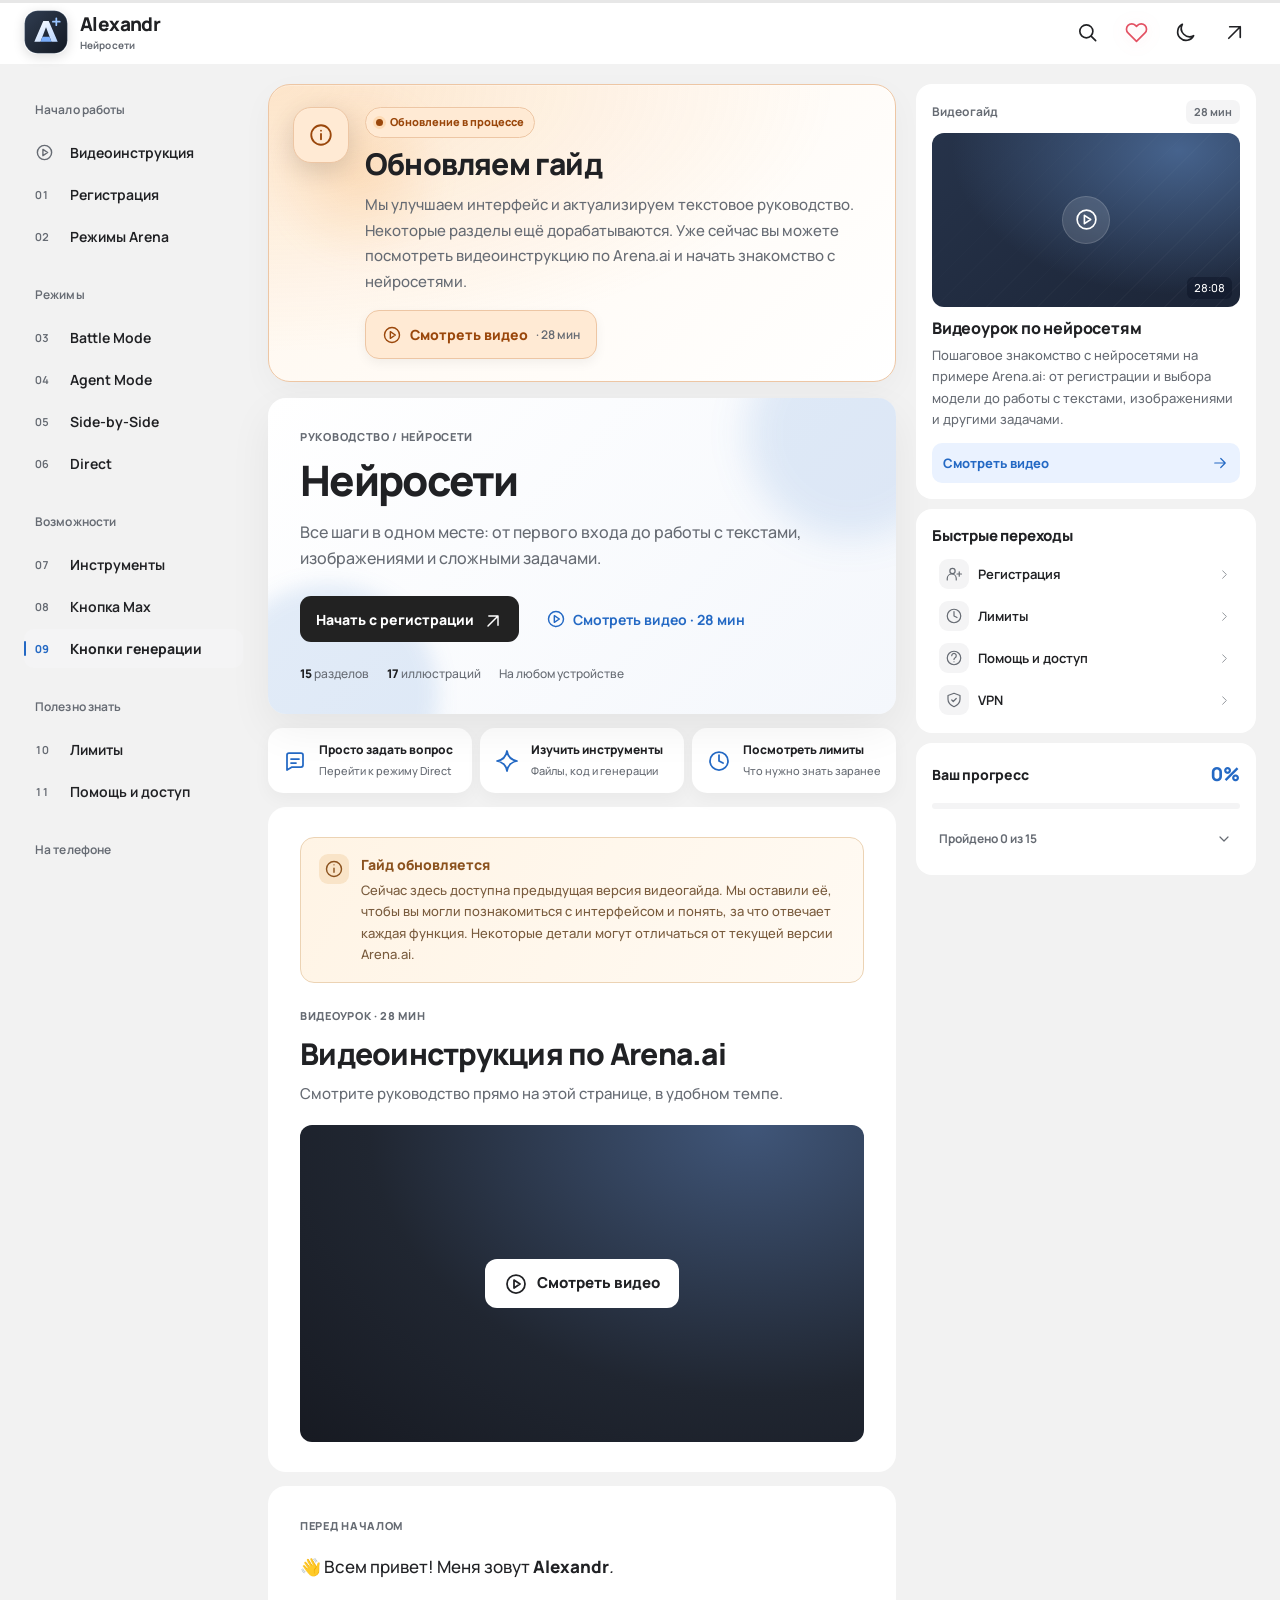
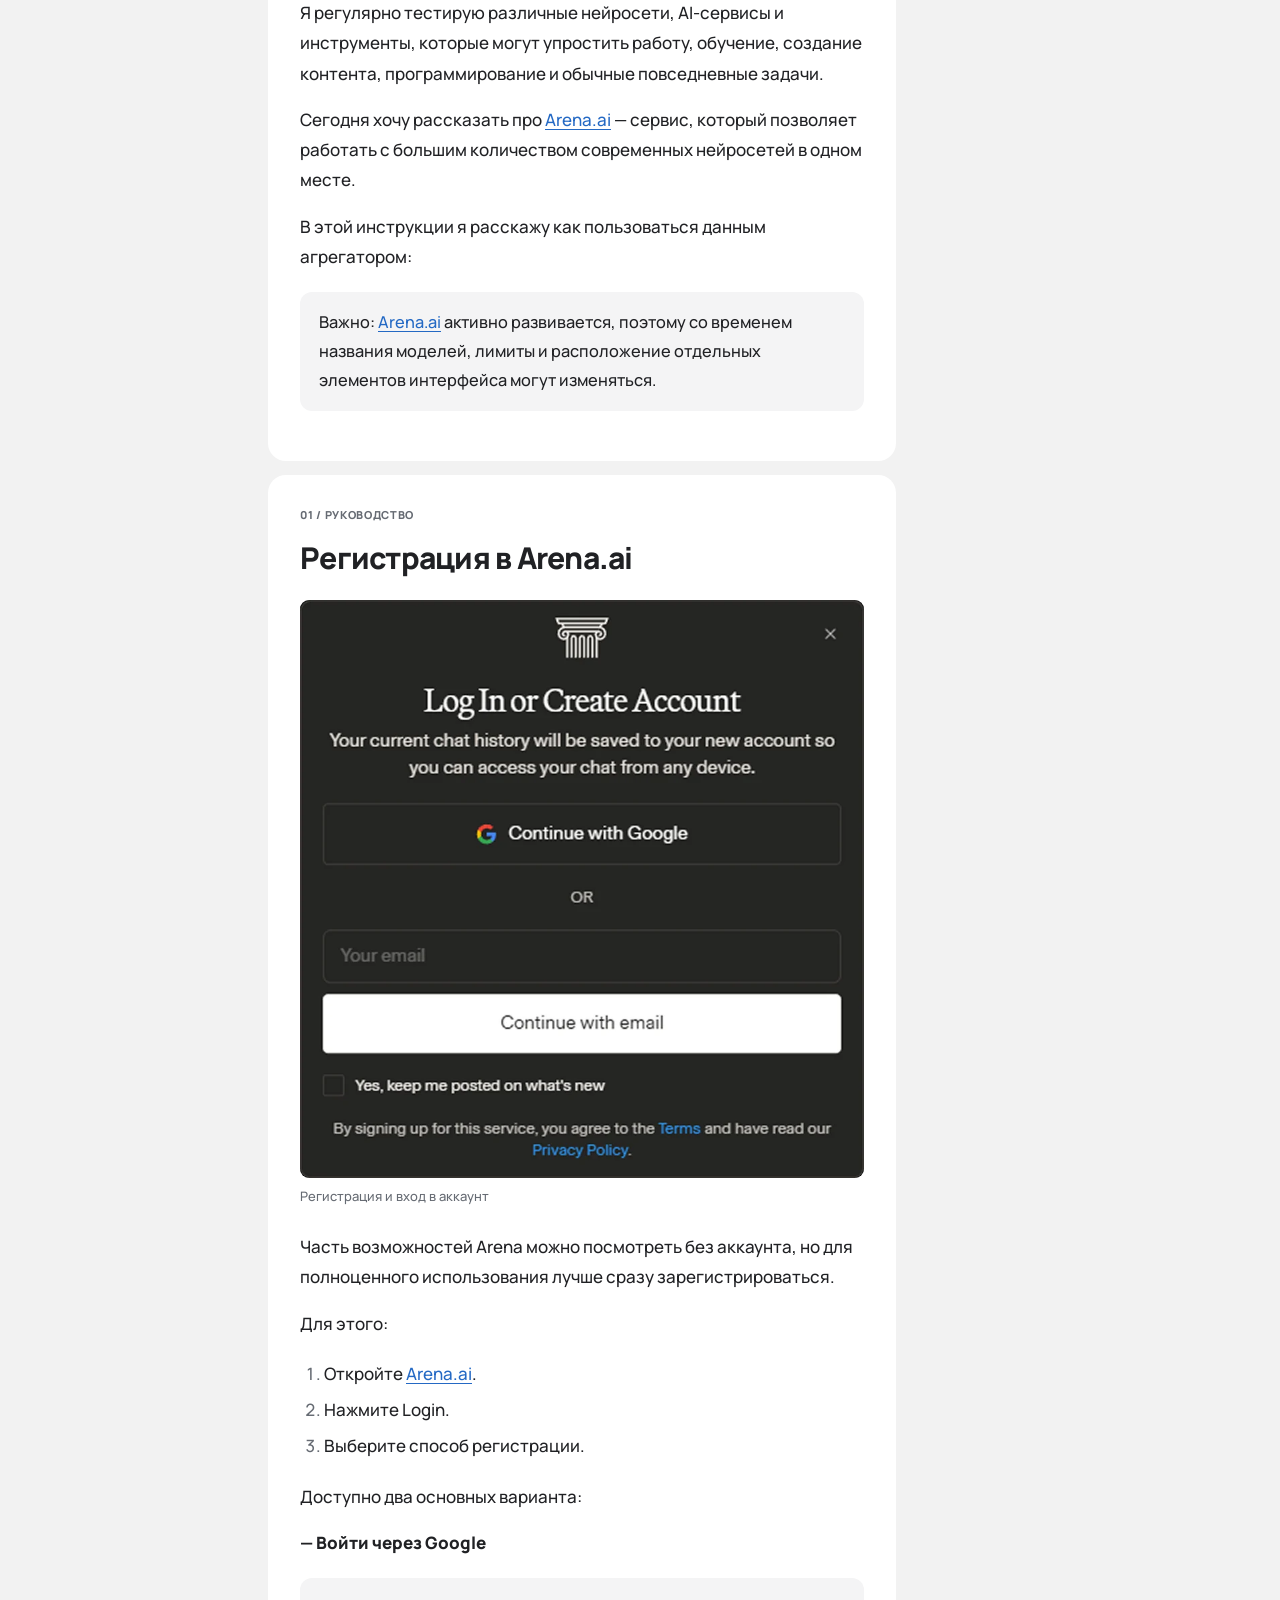
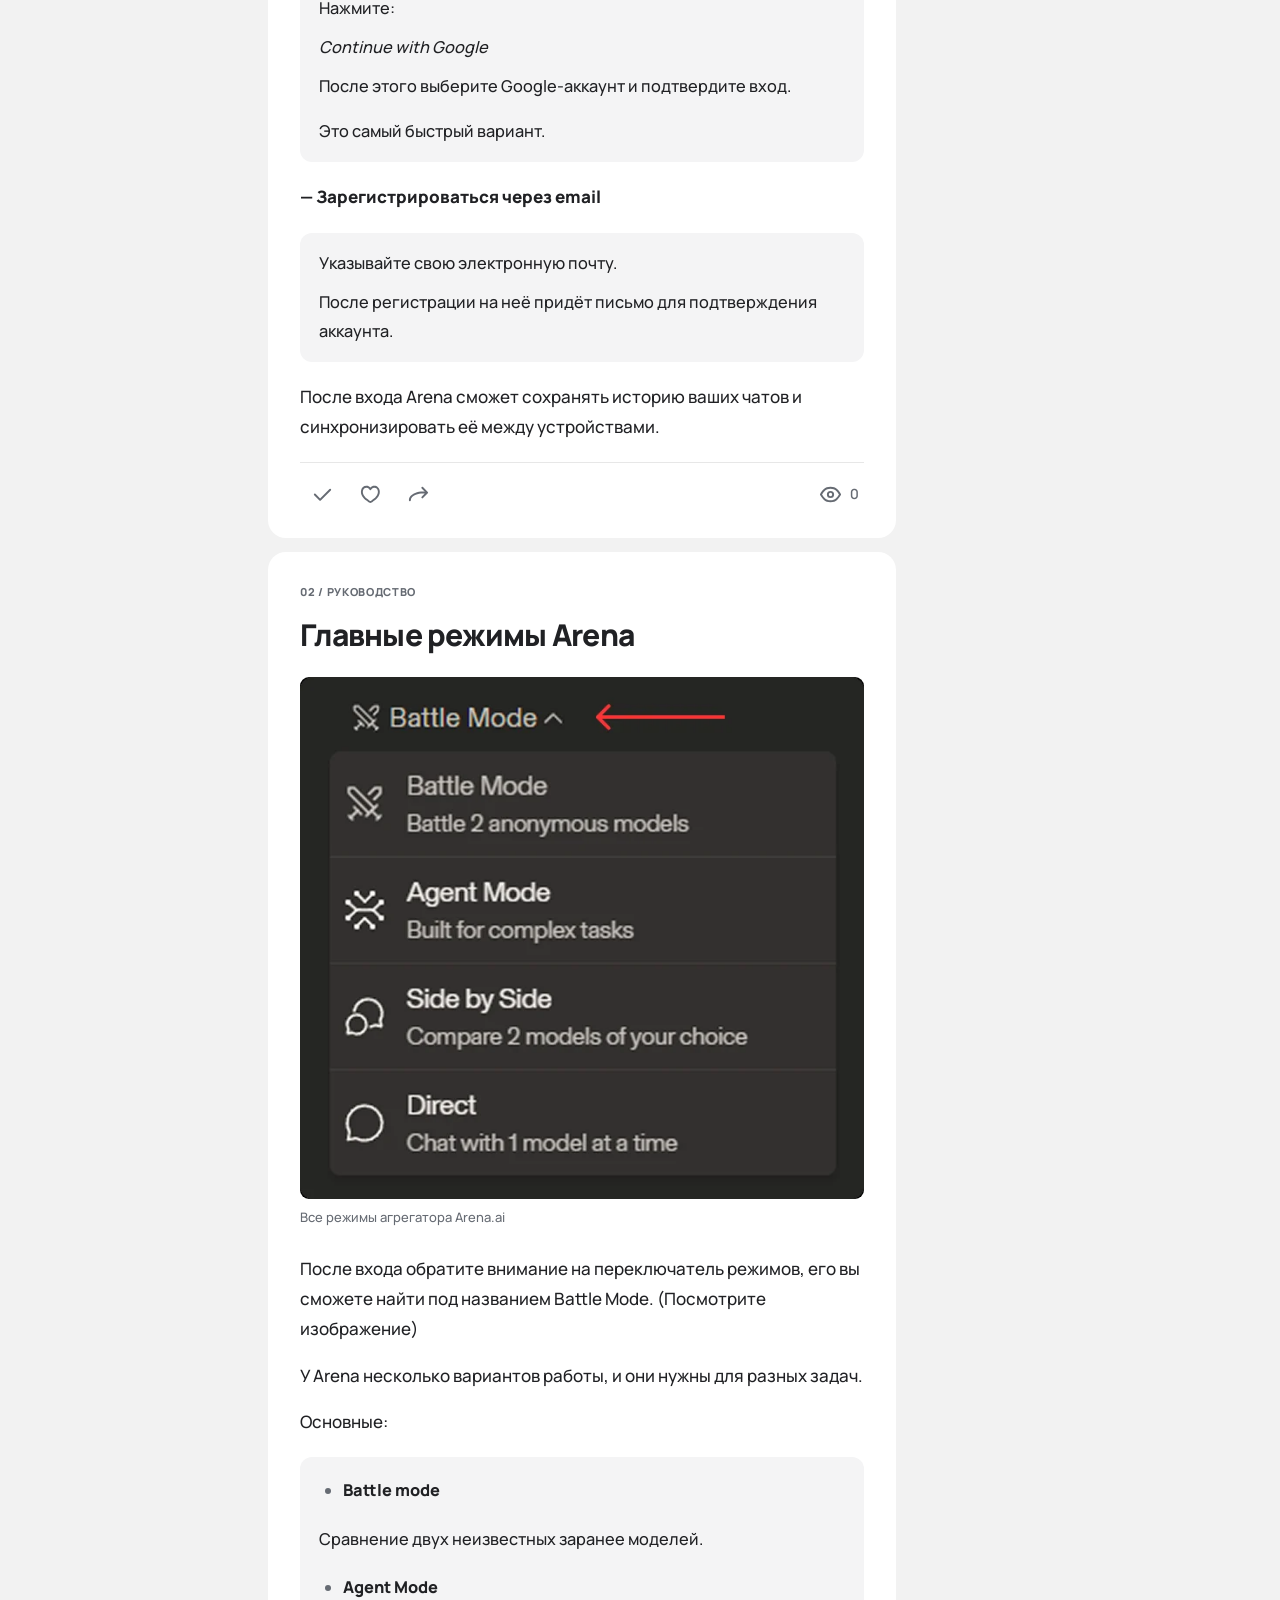
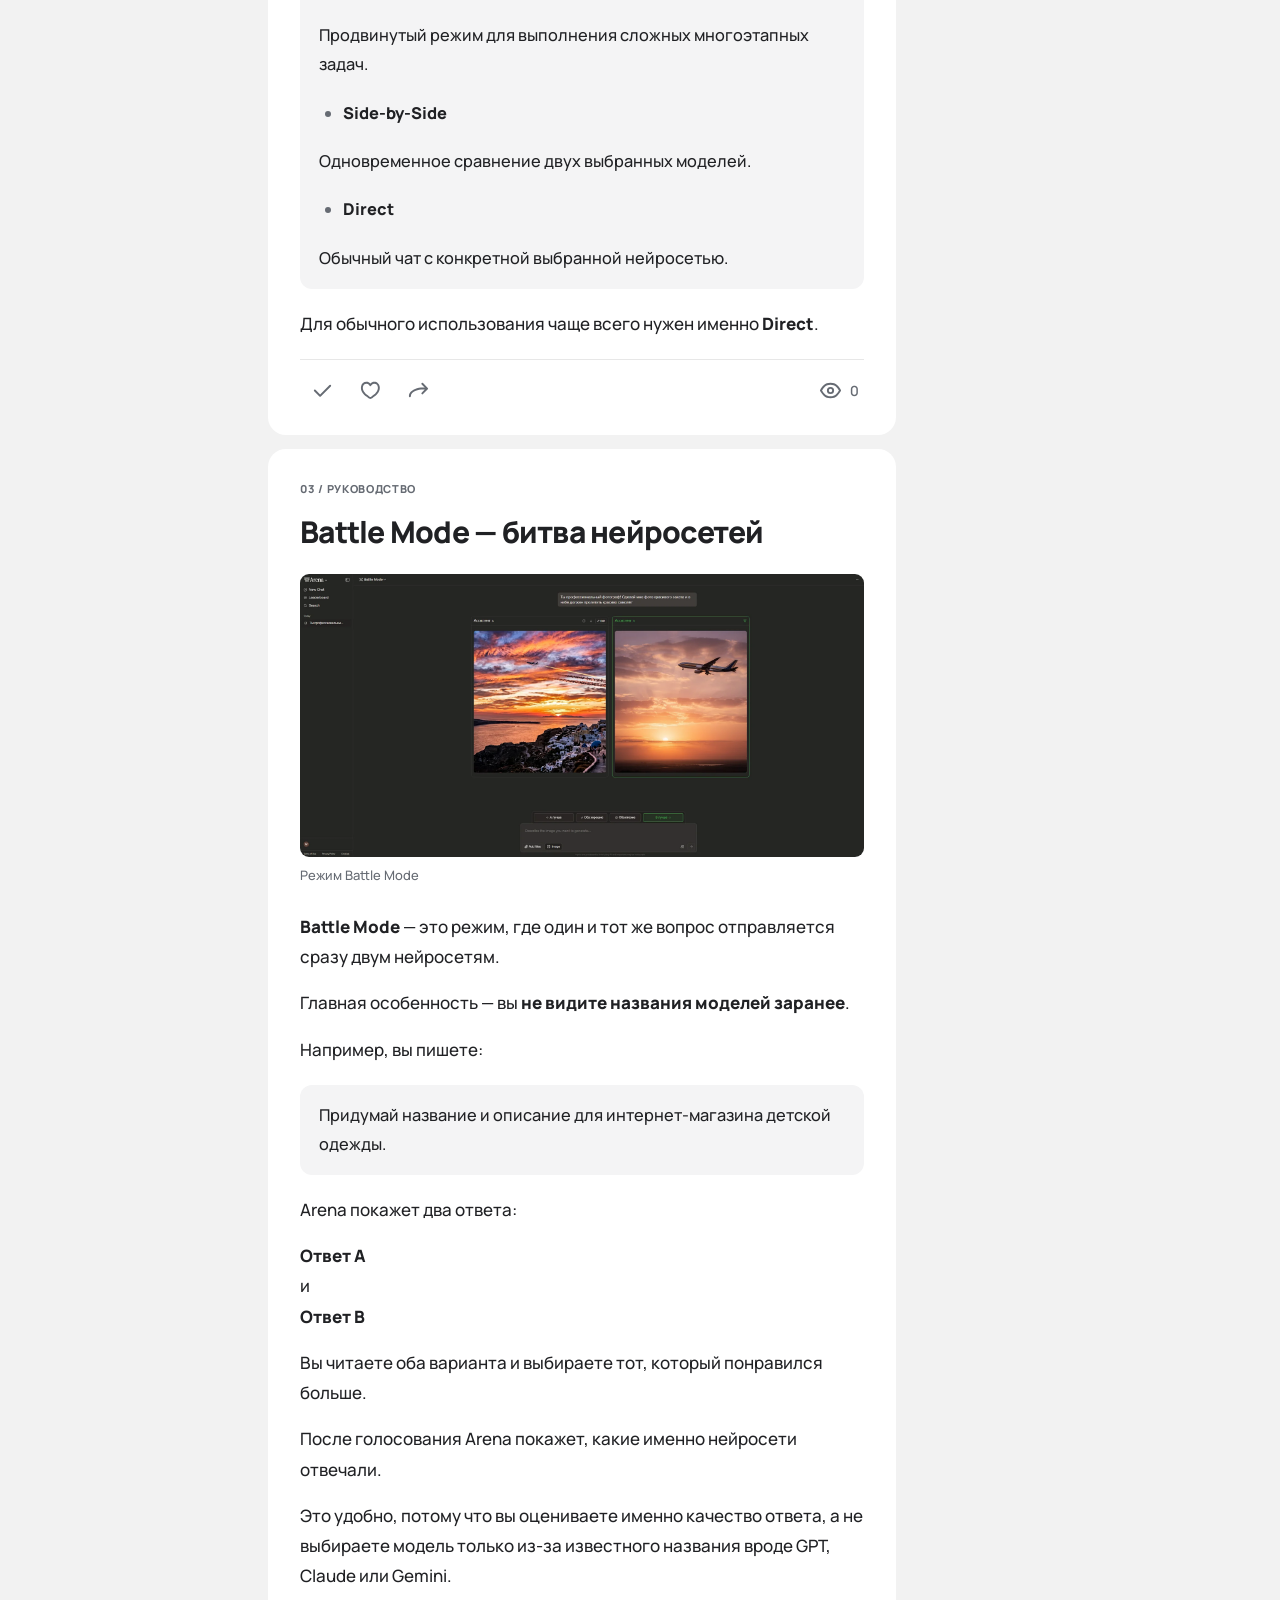
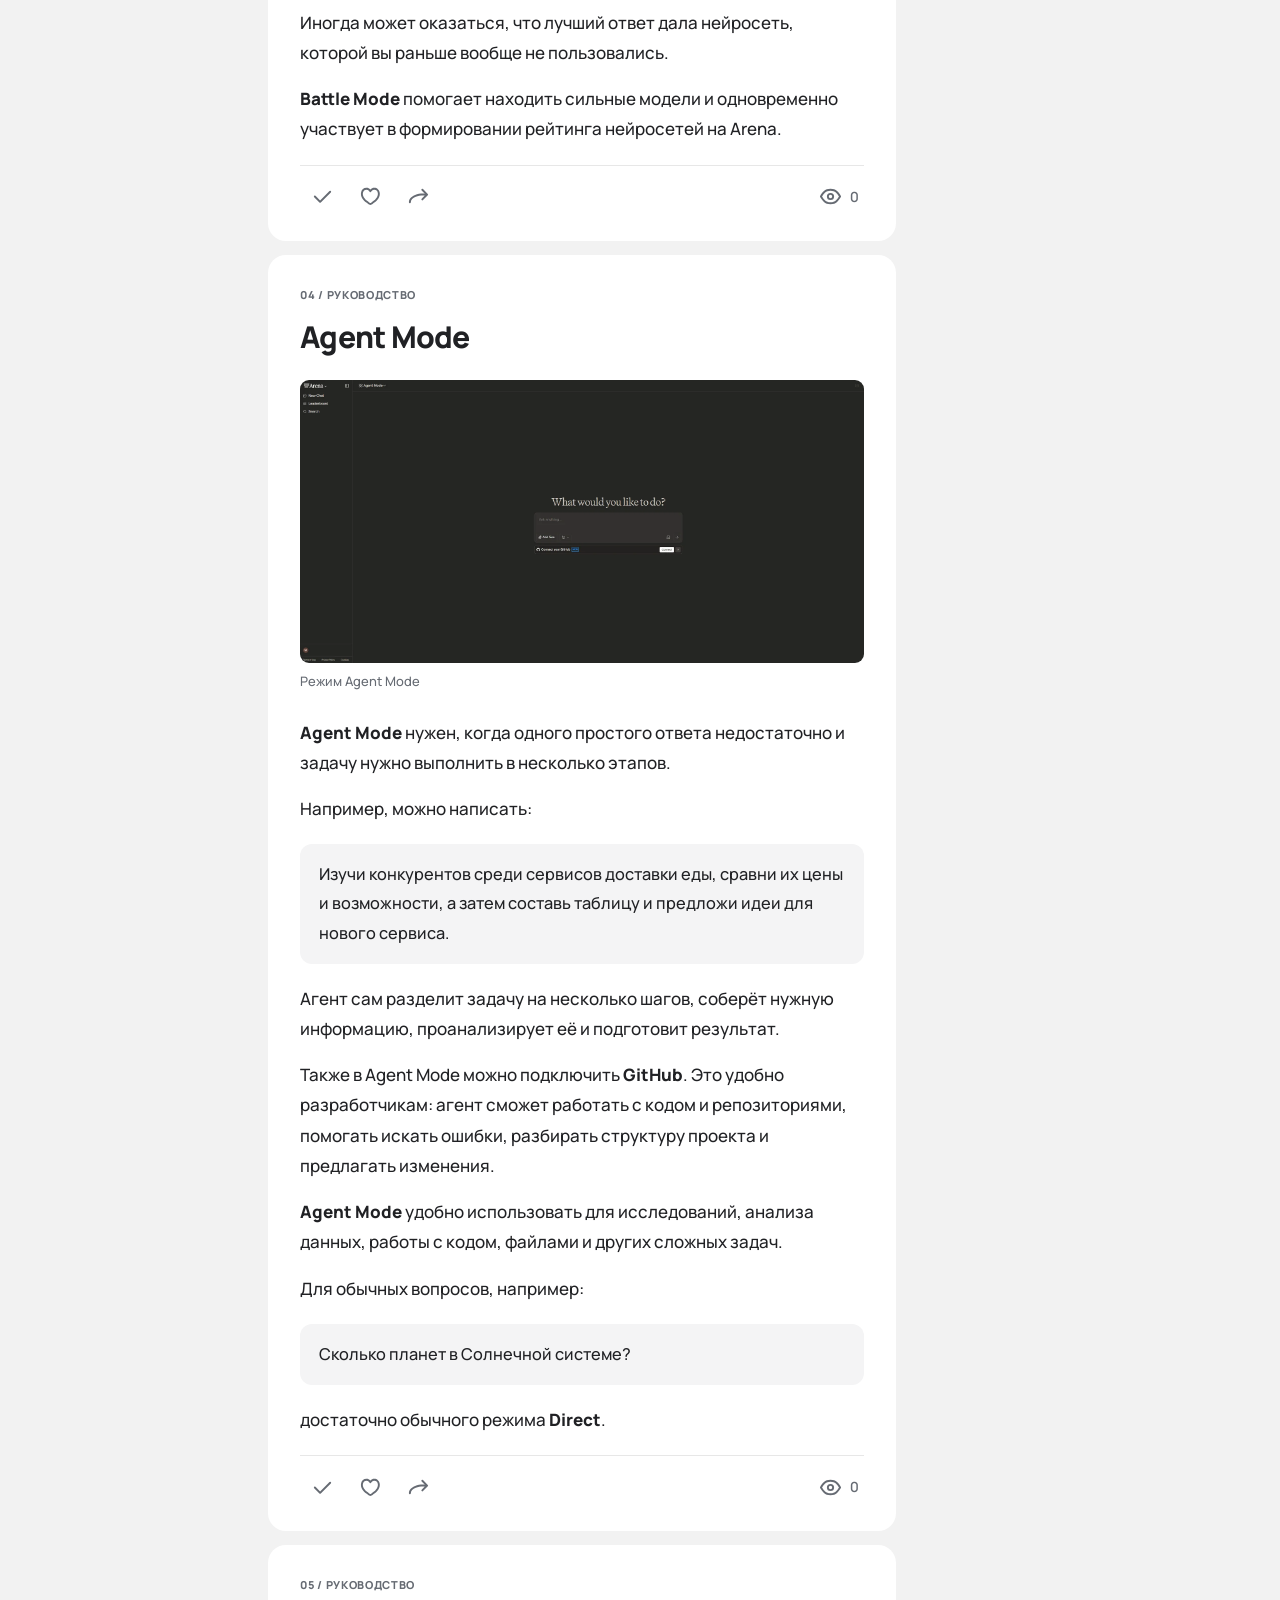
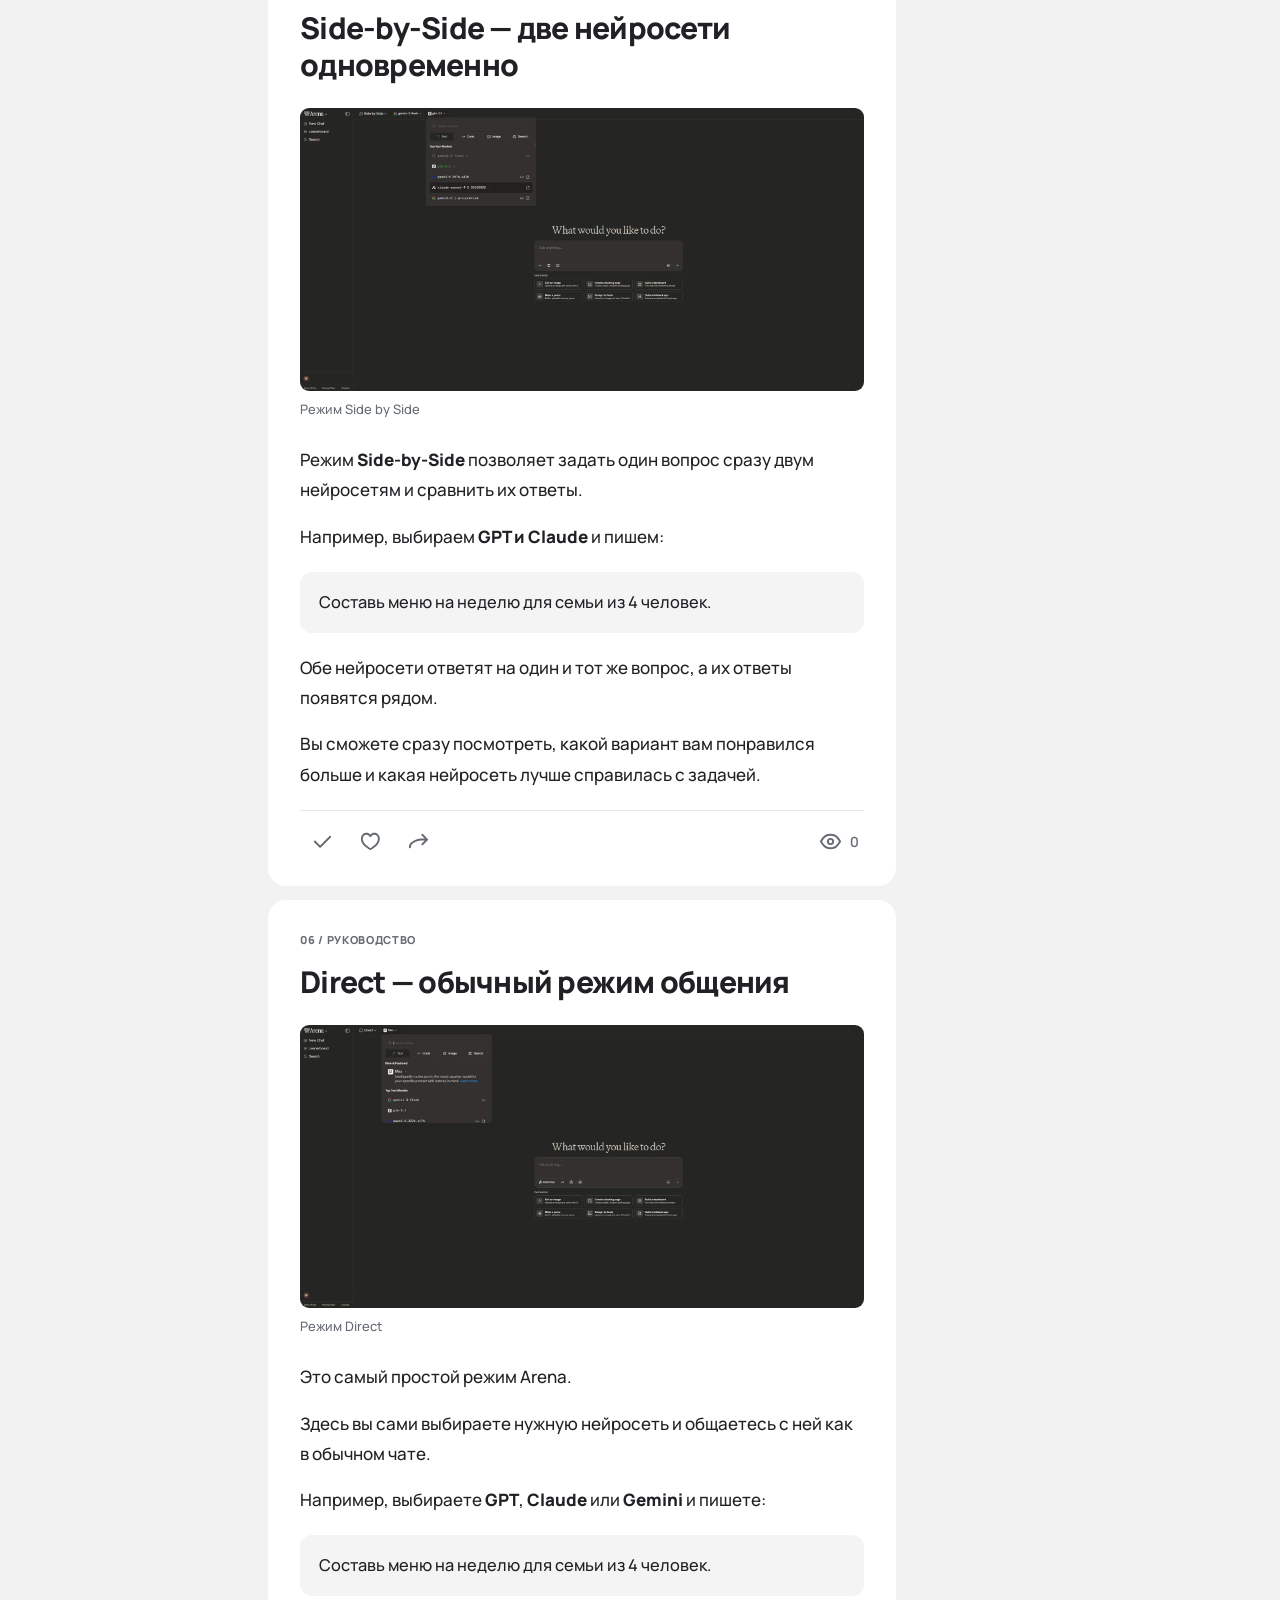
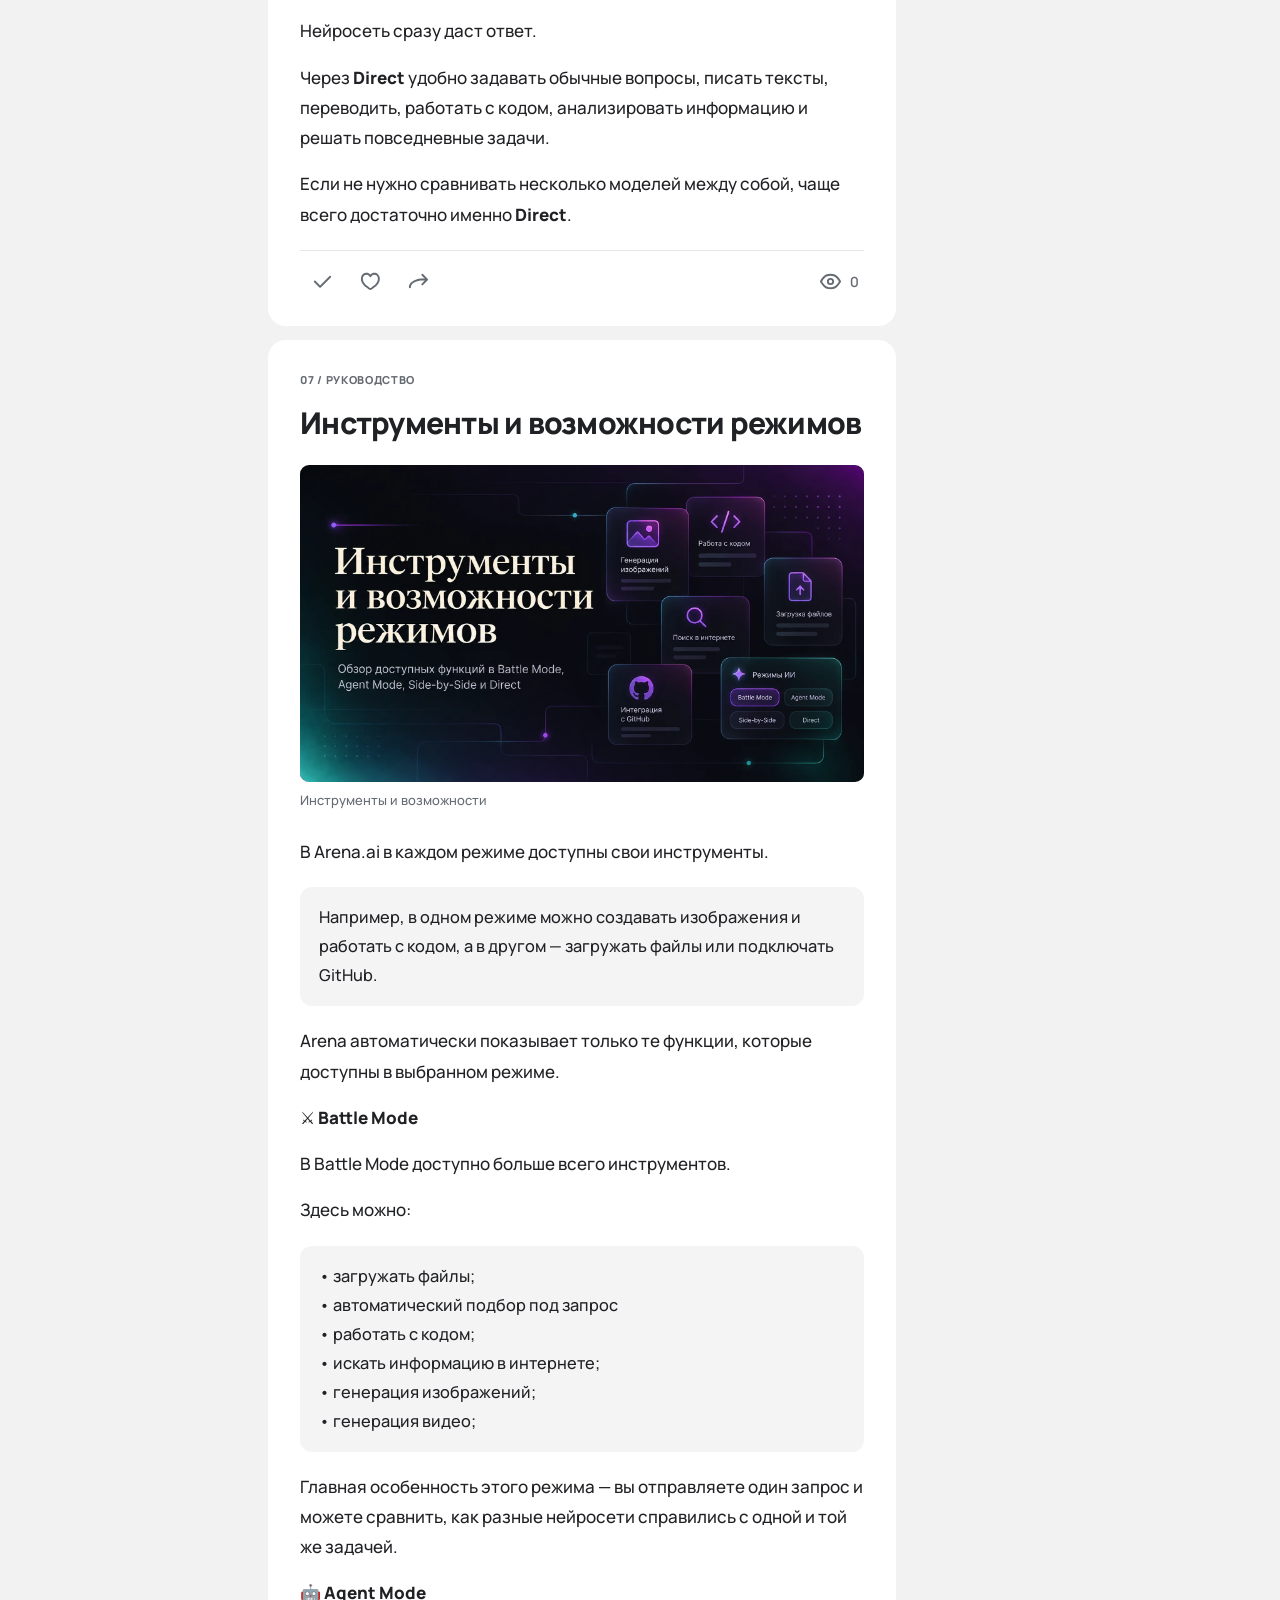
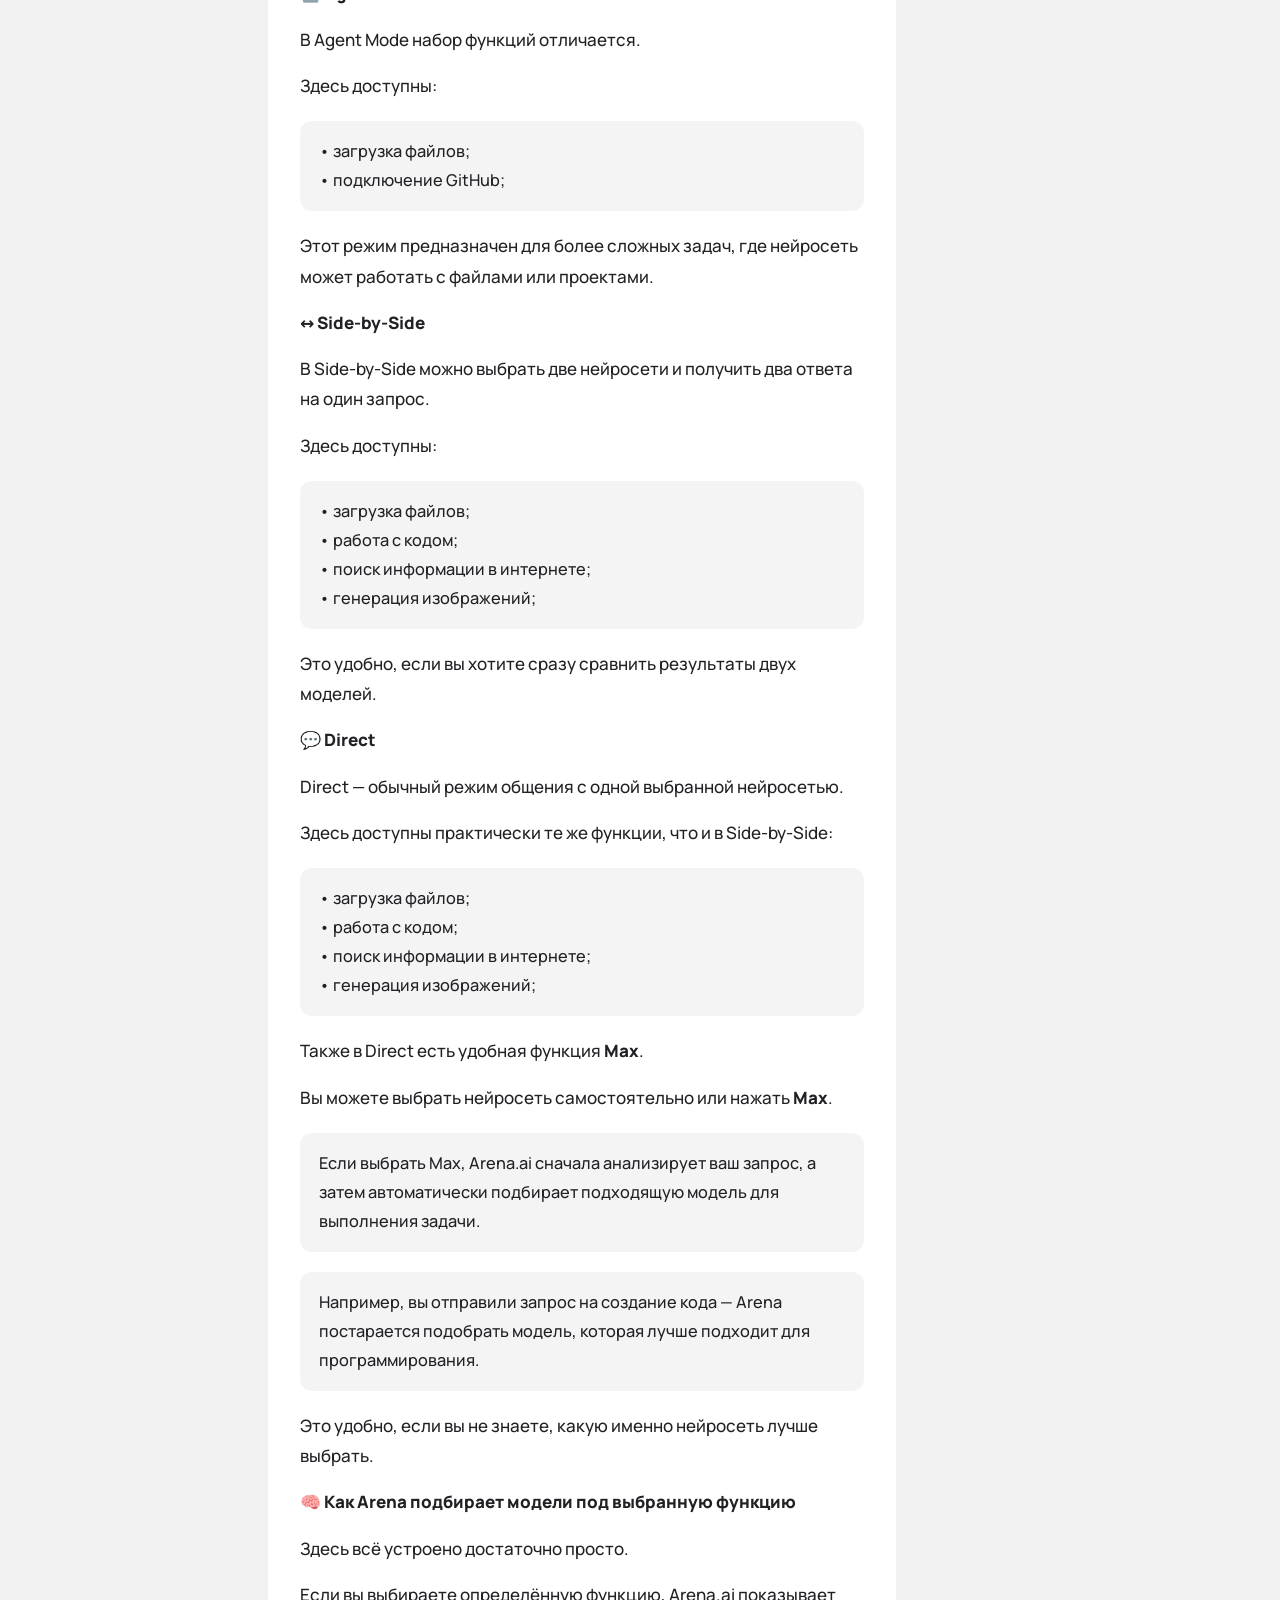
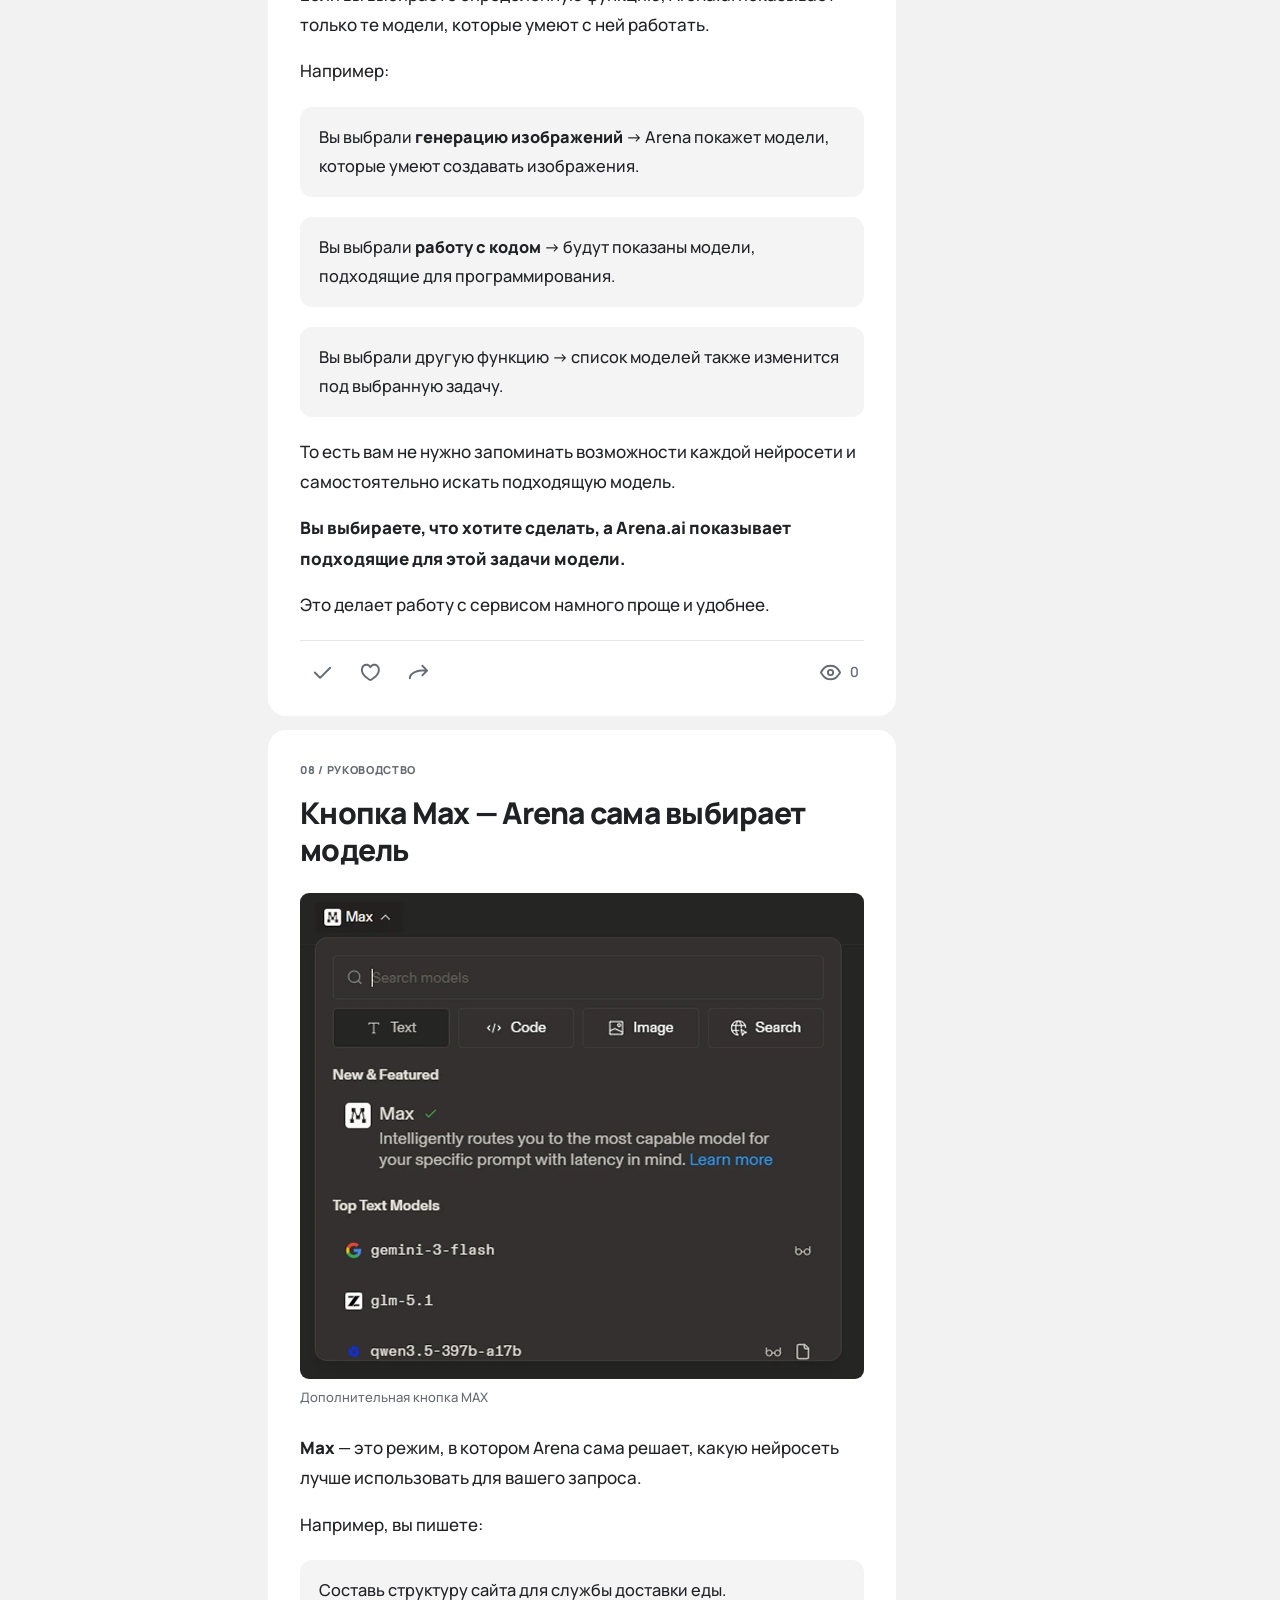
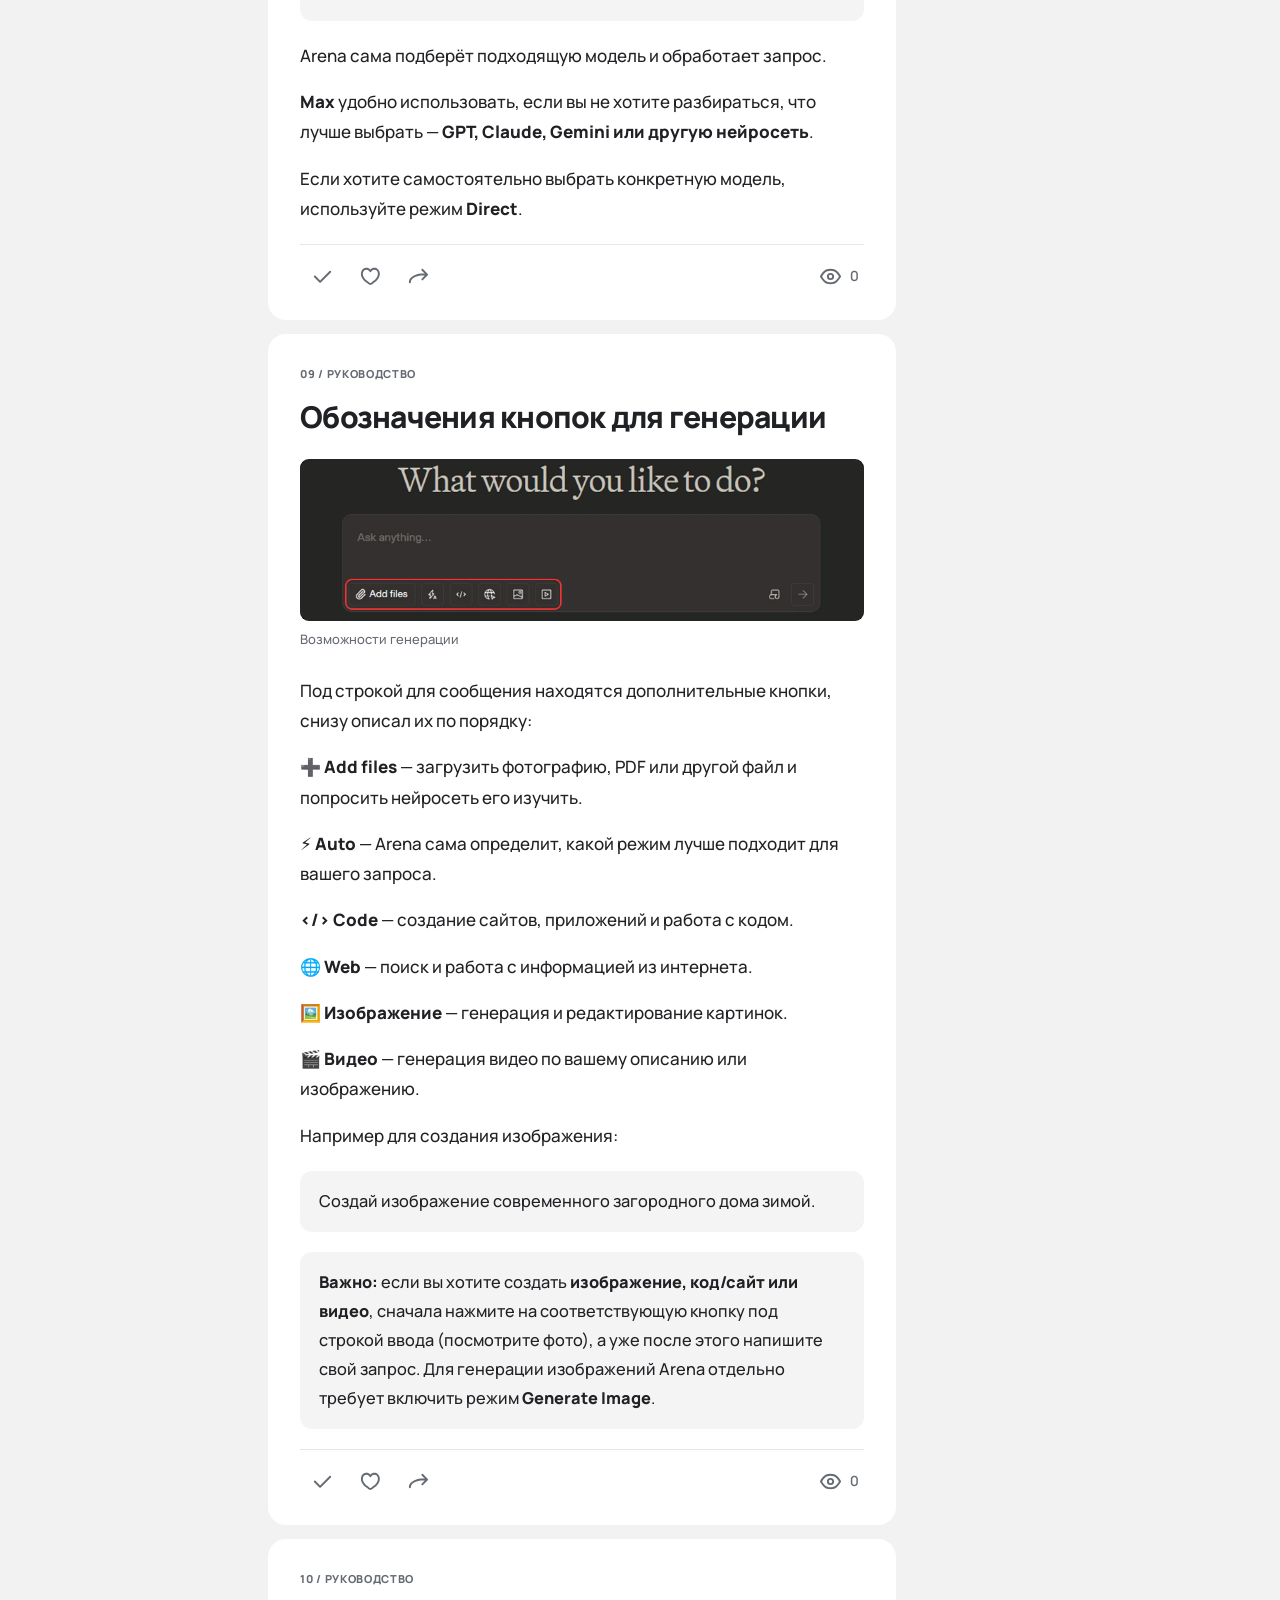
==== commit 581dd7dd: "Undev version" ====
--- a/index.html
+++ b/index.html
@@ -7,7 +7,7 @@
 <meta content="#ffffff" name="theme-color"/>
 <meta content="Нейросети: интерактивное руководство от Alexandr, видеоинструкции, готовые промпты и ответы на вопросы." name="description"/>
 <title>Нейросети — интерактивный гайд | Alexandr</title>
-<link href="assets/base.css?v=5.10.14" rel="stylesheet"/><link href="assets/interactive.css?v=5.10.14" rel="stylesheet"/>
+<link href="assets/base.css?v=5.10.13" rel="stylesheet"/><link href="assets/interactive.css?v=5.10.13" rel="stylesheet"/>
 <link href="https://fonts.googleapis.com" rel="preconnect"/><link crossorigin="" href="https://fonts.gstatic.com" rel="preconnect"/><link href="https://fonts.googleapis.com/css2?family=Manrope:wght@200..800&amp;display=swap" rel="stylesheet"/><link href="https://use.hugeicons.com/font/icons.css" id="hugeicons-css" rel="stylesheet"/><link href="manifest.webmanifest" rel="manifest"/><link href="assets/icon-192.png" rel="icon"/><link href="assets/icon-192.png" rel="apple-touch-icon"/></head>
 <body>
 <a class="skip" href="#guide">Перейти к инструкции</a>
@@ -64,15 +64,7 @@
 <section aria-label="Быстрые переходы" class="quick-start">
 <a href="#chapter-6"><span class="quick-icon"><span aria-hidden="true" class="ui-icon"><i class="hgi hgi-stroke hgi-message-01"></i><svg fill="none" stroke="currentColor" stroke-linecap="round" stroke-linejoin="round" stroke-width="1.75" viewbox="0 0 24 24"><path d="M20 16a2 2 0 0 1-2 2H9l-5 3V6a2 2 0 0 1 2-2h12a2 2 0 0 1 2 2Z"></path><path d="M8 10h8m-8 4h5"></path></svg></span></span><span><b>Просто задать вопрос</b><small>Перейти к режиму Direct</small></span><span class="arrow"><span aria-hidden="true" class="ui-icon"><i class="hgi hgi-stroke hgi-arrow-right-01"></i><svg fill="none" stroke="currentColor" stroke-linecap="round" stroke-linejoin="round" stroke-width="1.75" viewbox="0 0 24 24"><path d="M4 12h15m-6-6 6 6-6 6"></path></svg></span></span></a><a href="#chapter-7"><span class="quick-icon"><span aria-hidden="true" class="ui-icon"><i class="hgi hgi-stroke hgi-ai-magic"></i><svg fill="none" stroke="currentColor" stroke-linecap="round" stroke-linejoin="round" stroke-width="1.75" viewbox="0 0 24 24"><path d="M12 2c1 6 4 9 10 10-6 1-9 4-10 10-1-6-4-9-10-10 6-1 9-4 10-10Z"></path></svg></span></span><span><b>Изучить инструменты</b><small>Файлы, код и генерации</small></span><span class="arrow"><span aria-hidden="true" class="ui-icon"><i class="hgi hgi-stroke hgi-arrow-right-01"></i><svg fill="none" stroke="currentColor" stroke-linecap="round" stroke-linejoin="round" stroke-width="1.75" viewbox="0 0 24 24"><path d="M4 12h15m-6-6 6 6-6 6"></path></svg></span></span></a><a href="#chapter-10"><span class="quick-icon"><span aria-hidden="true" class="ui-icon"><i class="hgi hgi-stroke hgi-clock-01"></i><svg fill="none" stroke="currentColor" stroke-linecap="round" stroke-linejoin="round" stroke-width="1.75" viewbox="0 0 24 24"><circle cx="12" cy="12" r="9"></circle><path d="M12 6v6l4 2"></path></svg></span></span><span><b>Посмотреть лимиты</b><small>Что нужно знать заранее</small></span><span class="arrow"><span aria-hidden="true" class="ui-icon"><i class="hgi hgi-stroke hgi-arrow-right-01"></i><svg fill="none" stroke="currentColor" stroke-linecap="round" stroke-linejoin="round" stroke-width="1.75" viewbox="0 0 24 24"><path d="M4 12h15m-6-6 6 6-6 6"></path></svg></span></span></a>
 </section><div class="mobile-learning progress-summary"><div class="progress-summary-head"><h3>Ваш прогресс</h3><strong data-learning-pct>0%</strong></div><div aria-label="Прогресс обучения" aria-valuemax="100" aria-valuemin="0" aria-valuenow="0" class="learning-meter" role="progressbar"><i data-learning-fill></i></div></div>
-<aside class="guide-update-banner" aria-labelledby="guide-update-title">
-  <span class="guide-update-icon" aria-hidden="true"><span class="ui-icon"><i class="hgi hgi-stroke hgi-information-circle"></i><svg viewBox="0 0 24 24" fill="none" stroke="currentColor" stroke-width="1.7" stroke-linecap="round" stroke-linejoin="round"><circle cx="12" cy="12" r="9"/><path d="M12 11v5m0-9h.01"/></svg></span></span>
-  <div class="guide-update-copy">
-    <div class="guide-update-status"><span aria-hidden="true"></span> Обновление в процессе</div>
-    <h2 id="guide-update-title">Гайд обновляется</h2>
-    <p>Мы готовим актуальную версию руководства. Пока оставили предыдущий гайд, чтобы вы могли познакомиться с основными возможностями нейросетей и разобраться, за что отвечают режимы и инструменты Arena.ai. Некоторые элементы интерфейса и шаги могут отличаться от текущей версии сервиса.</p>
-  </div>
-</aside>
-<section class="video-card" id="video-guide"><div class="chapter-label">ВИДЕОУРОК · 28 МИН</div><h2>Видеоинструкция по Arena.ai</h2><p>Смотрите руководство прямо на этой странице, в удобном темпе.</p><div class="video-frame"><video controls="" controlslist="nodownload" hidden="" id="guide-video" playsinline="" preload="none"></video><button class="video-start" id="video-start" type="button"><span aria-hidden="true" class="ui-icon"><i class="hgi hgi-stroke hgi-play-circle"></i><svg fill="none" stroke="currentColor" stroke-linecap="round" stroke-linejoin="round" stroke-width="1.75" viewbox="0 0 24 24"><circle cx="12" cy="12" r="9"></circle><path d="m10 8 6 4-6 4Z"></path></svg></span> Смотреть видео</button></div><p class="video-message" id="video-message" role="status"></p><button type="button" id="video-retry" class="action video-fallback" hidden>Повторить загрузку</button><div hidden="" id="video-chapters"><h3>Главы видео</h3><div id="timecodes"></div></div></section>
+<section class="video-card" id="video-guide"><aside class="video-update-notice" aria-label="Гайд обновляется"><span class="video-update-icon" aria-hidden="true"><svg viewBox="0 0 24 24" fill="none" stroke="currentColor" stroke-width="1.7" stroke-linecap="round" stroke-linejoin="round"><circle cx="12" cy="12" r="9"/><path d="M12 11v5m0-9h.01"/></svg></span><div><strong>Гайд обновляется</strong><p>Сейчас здесь доступна предыдущая версия видеогайда. Мы оставили её, чтобы вы могли познакомиться с интерфейсом и понять, за что отвечает каждая функция. Некоторые детали могут отличаться от текущей версии Arena.ai.</p></div></aside><div class="chapter-label">ВИДЕОУРОК · 28 МИН</div><h2>Видеоинструкция по Arena.ai</h2><p>Смотрите руководство прямо на этой странице, в удобном темпе.</p><div class="video-frame"><video controls="" controlslist="nodownload" hidden="" id="guide-video" playsinline="" preload="none"></video><button class="video-start" id="video-start" type="button"><span aria-hidden="true" class="ui-icon"><i class="hgi hgi-stroke hgi-play-circle"></i><svg fill="none" stroke="currentColor" stroke-linecap="round" stroke-linejoin="round" stroke-width="1.75" viewbox="0 0 24 24"><circle cx="12" cy="12" r="9"></circle><path d="m10 8 6 4-6 4Z"></path></svg></span> Смотреть видео</button></div><p class="video-message" id="video-message" role="status"></p><button type="button" id="video-retry" class="action video-fallback" hidden>Повторить загрузку</button><div hidden="" id="video-chapters"><h3>Главы видео</h3><div id="timecodes"></div></div></section>
 <div class="intro" id="intro">
 <div class="intro-label">ПЕРЕД НАЧАЛОМ</div>
 <figure class="media">
@@ -841,5 +833,5 @@
 <div class="lightbox-top"><span id="image-title">Иллюстрация</span><button aria-label="Закрыть" id="close-zoom" type="button" autofocus><span aria-hidden="true" class="ui-icon"><i class="hgi hgi-stroke hgi-cancel-01"></i><svg fill="none" stroke="currentColor" stroke-linecap="round" stroke-linejoin="round" stroke-width="1.75" viewbox="0 0 24 24"><path d="m6 6 12 12M18 6 6 18"></path></svg></span></button></div><div class="image-scroll"><img alt="" id="zoom-image"/></div>
 
 </dialog>
-<div hidden="" id="search-shade" aria-hidden="true"></div><div hidden="" id="menu-shade"></div><nav aria-label="Быстрая навигация" class="bottom-nav"><a aria-label="Главная" class="bottom-home" href="#guide" title="Главная"><span aria-hidden="true" class="ui-icon"><i class="hgi hgi-stroke hgi-home-01"></i><svg fill="none" stroke="currentColor" stroke-linecap="round" stroke-linejoin="round" stroke-width="1.75" viewbox="0 0 24 24"><path d="M3 10.5 12 3l9 7.5V20a1 1 0 0 1-1 1h-5v-7H9v7H4a1 1 0 0 1-1-1Z"></path></svg></span></a><button aria-label="Поиск" id="mobile-search" title="Поиск" type="button"><span aria-hidden="true" class="ui-icon"><i class="hgi hgi-stroke hgi-search-01"></i><svg fill="none" stroke="currentColor" stroke-linecap="round" stroke-linejoin="round" stroke-width="1.75" viewbox="0 0 24 24"><circle cx="10.8" cy="10.8" r="6.8"></circle><path d="m16 16 4.5 4.5"></path></svg></span></button><a aria-label="Видео" href="#video-guide" title="Видео"><span aria-hidden="true" class="ui-icon"><i class="hgi hgi-stroke hgi-play-circle"></i><svg fill="none" stroke="currentColor" stroke-linecap="round" stroke-linejoin="round" stroke-width="1.75" viewbox="0 0 24 24"><circle cx="12" cy="12" r="9"></circle><path d="m10 8 6 4-6 4Z"></path></svg></span></a><button aria-controls="sidebar" aria-expanded="false" aria-label="Меню разделов" id="mobile-menu" title="Меню разделов" type="button"><span aria-hidden="true" class="ui-icon"><i class="hgi hgi-stroke hgi-menu-01"></i><svg fill="none" stroke="currentColor" stroke-linecap="round" stroke-linejoin="round" stroke-width="1.8" viewBox="0 0 24 24"><path d="M4 6h16M4 12h16M4 18h16"/></svg></span></button></nav><script src="content.js?v=5.10.14"></script><script src="assets/compat.js?v=5.10.14"></script><script src="assets/app.js?v=5.10.14"></script><script src="assets/interactive.js?v=5.10.14"></script><script src="assets/views.js?v=5.10.14"></script></body>
+<div hidden="" id="search-shade" aria-hidden="true"></div><div hidden="" id="menu-shade"></div><nav aria-label="Быстрая навигация" class="bottom-nav"><a aria-label="Главная" class="bottom-home" href="#guide" title="Главная"><span aria-hidden="true" class="ui-icon"><i class="hgi hgi-stroke hgi-home-01"></i><svg fill="none" stroke="currentColor" stroke-linecap="round" stroke-linejoin="round" stroke-width="1.75" viewbox="0 0 24 24"><path d="M3 10.5 12 3l9 7.5V20a1 1 0 0 1-1 1h-5v-7H9v7H4a1 1 0 0 1-1-1Z"></path></svg></span></a><button aria-label="Поиск" id="mobile-search" title="Поиск" type="button"><span aria-hidden="true" class="ui-icon"><i class="hgi hgi-stroke hgi-search-01"></i><svg fill="none" stroke="currentColor" stroke-linecap="round" stroke-linejoin="round" stroke-width="1.75" viewbox="0 0 24 24"><circle cx="10.8" cy="10.8" r="6.8"></circle><path d="m16 16 4.5 4.5"></path></svg></span></button><a aria-label="Видео" href="#video-guide" title="Видео"><span aria-hidden="true" class="ui-icon"><i class="hgi hgi-stroke hgi-play-circle"></i><svg fill="none" stroke="currentColor" stroke-linecap="round" stroke-linejoin="round" stroke-width="1.75" viewbox="0 0 24 24"><circle cx="12" cy="12" r="9"></circle><path d="m10 8 6 4-6 4Z"></path></svg></span></a><button aria-controls="sidebar" aria-expanded="false" aria-label="Меню разделов" id="mobile-menu" title="Меню разделов" type="button"><span aria-hidden="true" class="ui-icon"><i class="hgi hgi-stroke hgi-menu-01"></i><svg fill="none" stroke="currentColor" stroke-linecap="round" stroke-linejoin="round" stroke-width="1.8" viewBox="0 0 24 24"><path d="M4 6h16M4 12h16M4 18h16"/></svg></span></button></nav><script src="content.js?v=5.10.13"></script><script src="assets/compat.js?v=5.10.13"></script><script src="assets/app.js?v=5.10.13"></script><script src="assets/interactive.js?v=5.10.13"></script><script src="assets/views.js?v=5.10.13"></script></body>
 </html>
--- a/assets/interactive.css
+++ b/assets/interactive.css
@@ -588,32 +588,14 @@
 body.dark .demo-badge{color:#a5c9f8;border-color:#46576d;background:linear-gradient(135deg,#303d50,#28313d);box-shadow:inset 0 1px 0 #ffffff08}
 @media(max-width:560px){.demo-badge{padding:3px 8px;font-size:9px;letter-spacing:1px}}
 
-/* v5.10.14 — standalone update notice and ambient hero motion */
-.guide-update-banner{
- --update-accent:#94501c;--update-copy:#6d5948;--update-edge:#e9d5bd;--update-icon:#f5e6d4;
- position:relative;isolation:isolate;display:grid;grid-template-columns:40px minmax(0,1fr);align-items:start;gap:14px;
- padding:20px 24px;margin:0 0 14px;border:1px solid var(--update-edge);border-radius:var(--radius);overflow:hidden;
- background:linear-gradient(115deg,#fff6eb 0%,#fffaf5 55%,#fff 100%);
-}
-body.dark .guide-update-banner{
- --update-accent:#f2b77d;--update-copy:#cbbcac;--update-edge:#594635;--update-icon:#443425;
- background:linear-gradient(115deg,#352b22 0%,#292622 58%,#252525 100%);
-}
-.guide-update-icon{display:grid;place-items:center;width:40px;height:40px;border-radius:12px;background:var(--update-icon);color:var(--update-accent)}
-.guide-update-icon .ui-icon,.guide-update-icon .ui-icon svg{width:22px;height:22px}.guide-update-icon .ui-icon i{font-size:22px;font-weight:400}
-.guide-update-copy{min-width:0}.guide-update-status{display:flex;align-items:center;gap:7px;color:var(--update-accent);font-size:11px;font-weight:800;line-height:1.4;letter-spacing:.025em}
-.guide-update-status>span{width:6px;height:6px;border-radius:50%;background:currentColor;flex:none;box-shadow:0 0 0 3px var(--update-icon)}
-.guide-update-banner h2{font-size:20px;font-weight:800;line-height:1.3;letter-spacing:-.4px;color:var(--text);margin:5px 0 6px}
-.guide-update-banner p{margin:0;color:var(--update-copy);font-size:14px;line-height:1.65;overflow-wrap:break-word}
-/* Soft blue light travels behind the hero content, never over its text. */
-.hero{isolation:isolate;--hero-motion-light:rgba(75,132,218,.13);--hero-motion-soft:rgba(113,158,230,.07)}
-body.dark .hero{--hero-motion-light:rgba(105,155,231,.18);--hero-motion-soft:rgba(133,167,223,.09)}
-.hero::before{inset:-65% -25%;width:auto;height:auto;border-radius:0;filter:none;pointer-events:none;z-index:0;
- background:radial-gradient(ellipse at 30% 58%,var(--hero-motion-light),transparent 42%),radial-gradient(ellipse at 75% 36%,var(--hero-motion-soft),transparent 45%);
- transform:translate3d(-12%,7%,0) rotate(-8deg);animation:heroAmbientFlow 12s ease-in-out infinite alternate}
-.hero::after{pointer-events:none;z-index:0;opacity:.7}
-.hero>*{position:relative;z-index:1}
-@keyframes heroAmbientFlow{0%{transform:translate3d(-12%,7%,0) rotate(-8deg)}50%{transform:translate3d(2%,-6%,0) rotate(3deg)}100%{transform:translate3d(14%,5%,0) rotate(8deg)}}
-@media(max-width:560px){.guide-update-banner{grid-template-columns:32px minmax(0,1fr);gap:11px;padding:15px 14px;margin-bottom:10px}.guide-update-icon{width:32px;height:32px;border-radius:10px}.guide-update-icon .ui-icon,.guide-update-icon .ui-icon svg{width:19px;height:19px}.guide-update-icon .ui-icon i{font-size:19px}.guide-update-banner h2{font-size:18px}.guide-update-banner p{font-size:13px;line-height:1.65}}
-@media(prefers-reduced-motion:reduce){.hero::before{animation:none;transform:none}}
-@media print{.guide-update-banner{display:none!important}.hero::before,.hero::after{display:none}}
+/* Context for the previous video guide while its replacement is prepared. */
+.video-update-notice{display:flex;align-items:flex-start;gap:12px;padding:16px 18px;margin:0 0 24px;border:1px solid #ecd3b4;border-radius:14px;background:linear-gradient(120deg,#fff4e5,#fffaf3);color:#8b521e}
+.video-update-icon{display:grid;place-items:center;flex:0 0 30px;width:30px;height:30px;border-radius:9px;background:#f9e4c8}
+.video-update-icon svg{width:20px;height:20px}
+.video-update-notice>div{min-width:0}
+.video-update-notice strong{display:block;font-size:14px;font-weight:800;line-height:1.5}
+.video-card .video-update-notice p{margin:5px 0 0;color:#795b3d;font-size:13px;line-height:1.65}
+body.dark .video-update-notice{border-color:#624b34;background:linear-gradient(120deg,#342b21,#2b2722);color:#efbc83}
+body.dark .video-update-icon{background:#493724}
+body.dark .video-card .video-update-notice p{color:#c9b299}
+@media(max-width:560px){.video-update-notice{gap:10px;padding:13px;margin-bottom:20px;border-radius:12px}.video-update-icon{flex-basis:26px;width:26px;height:26px}.video-update-icon svg{width:18px;height:18px}.video-card .video-update-notice p{font-size:12px}}
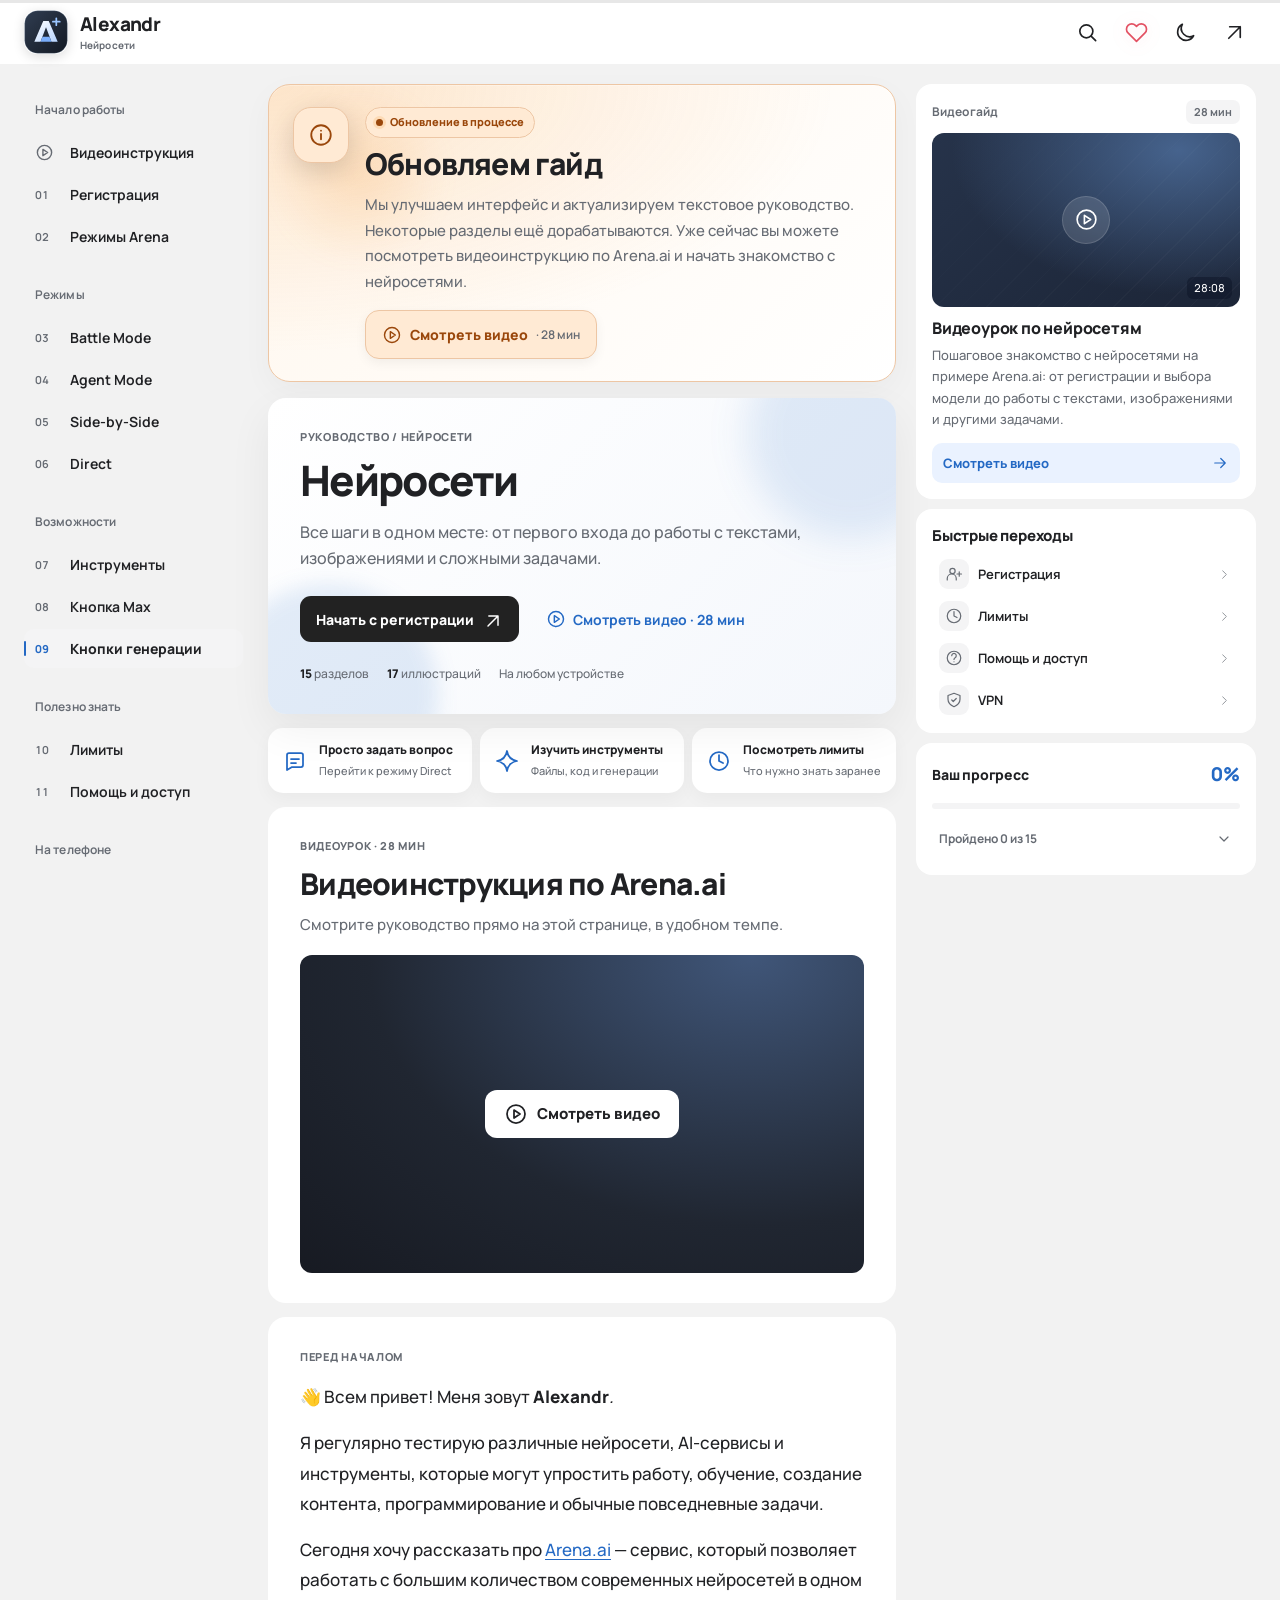
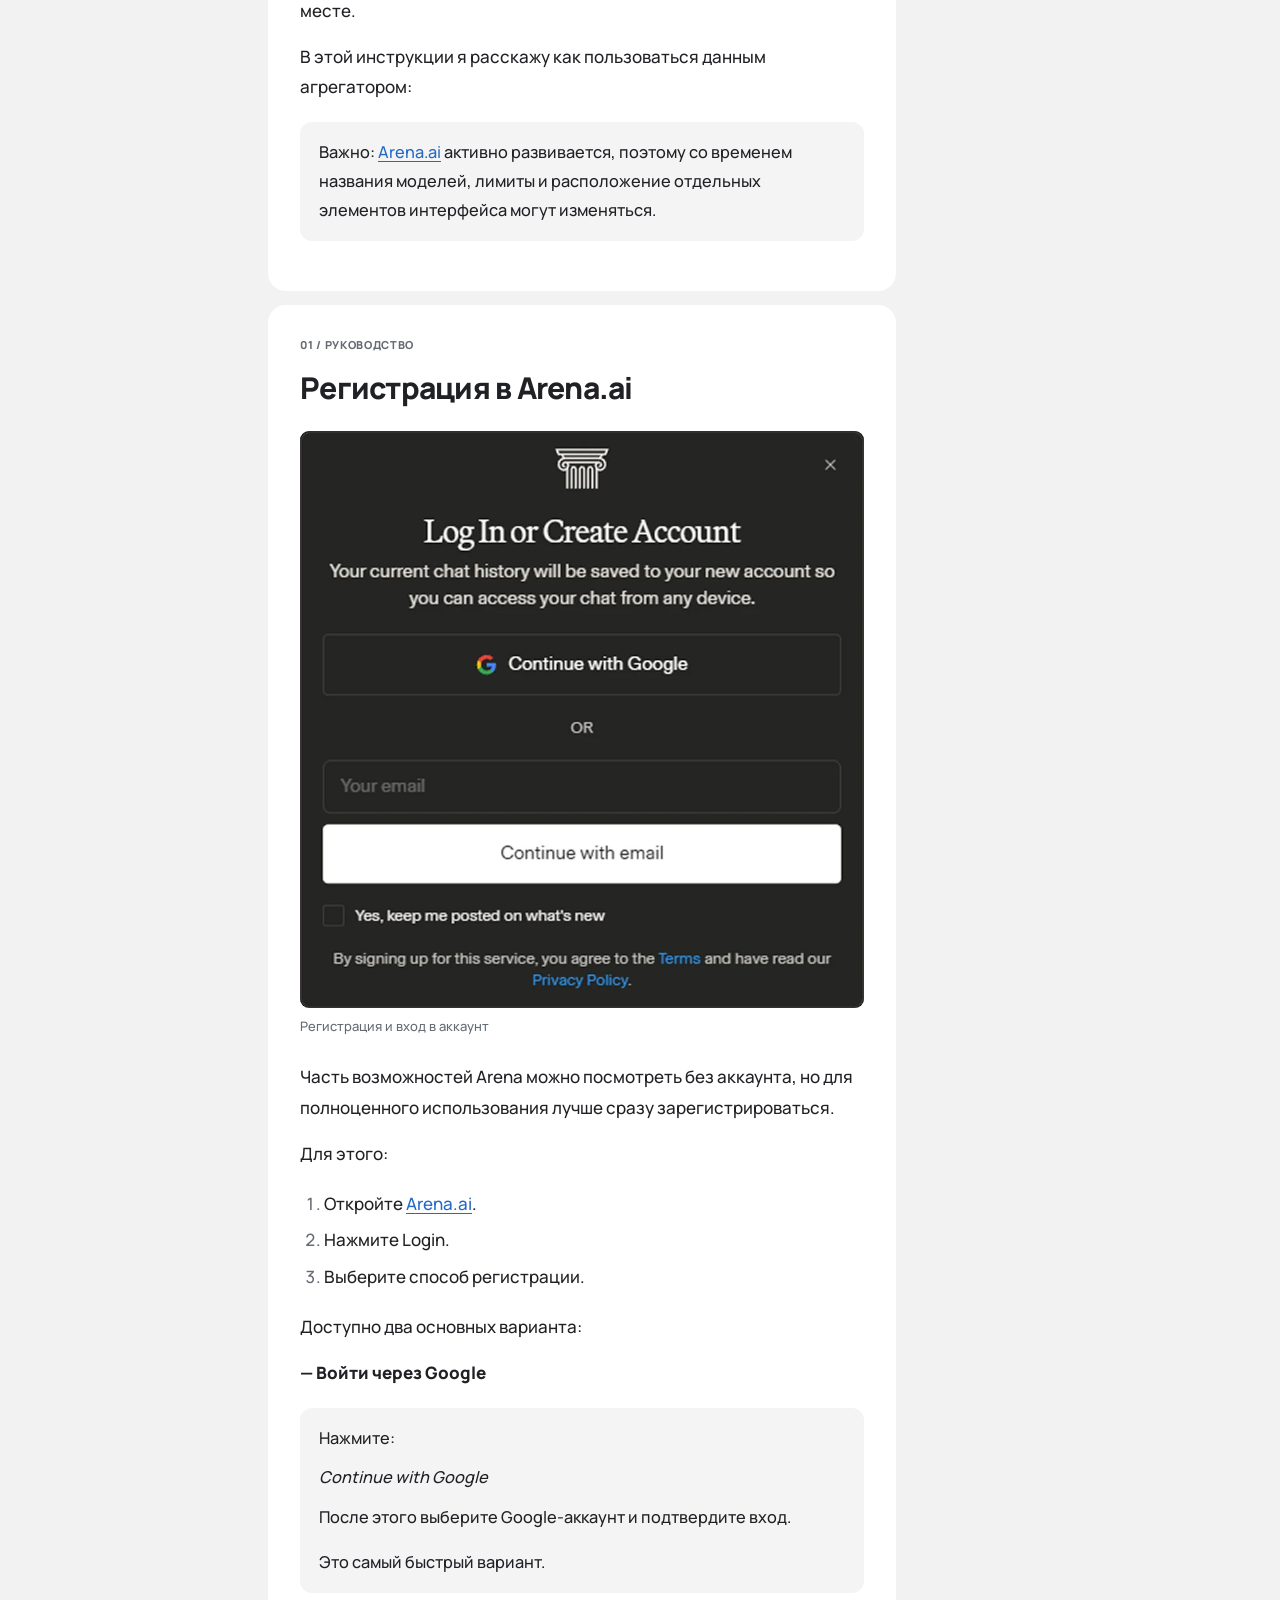
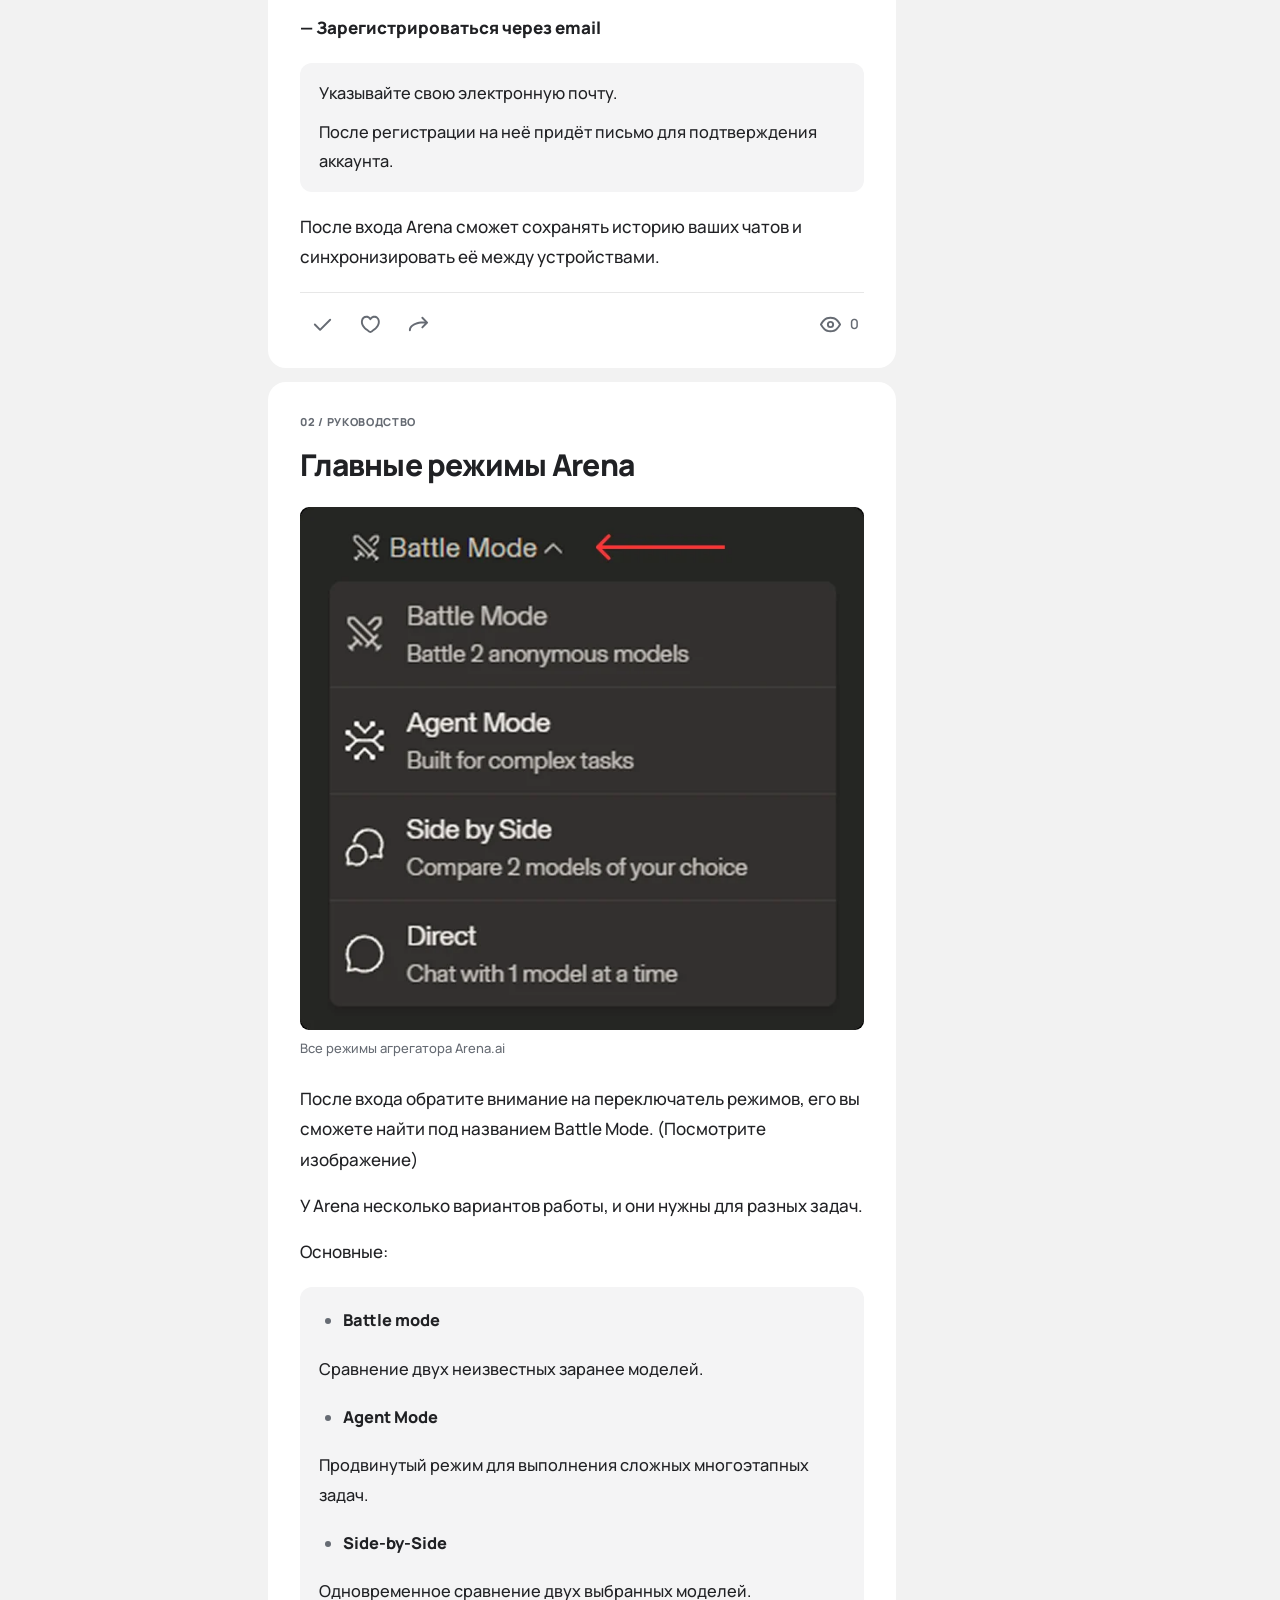
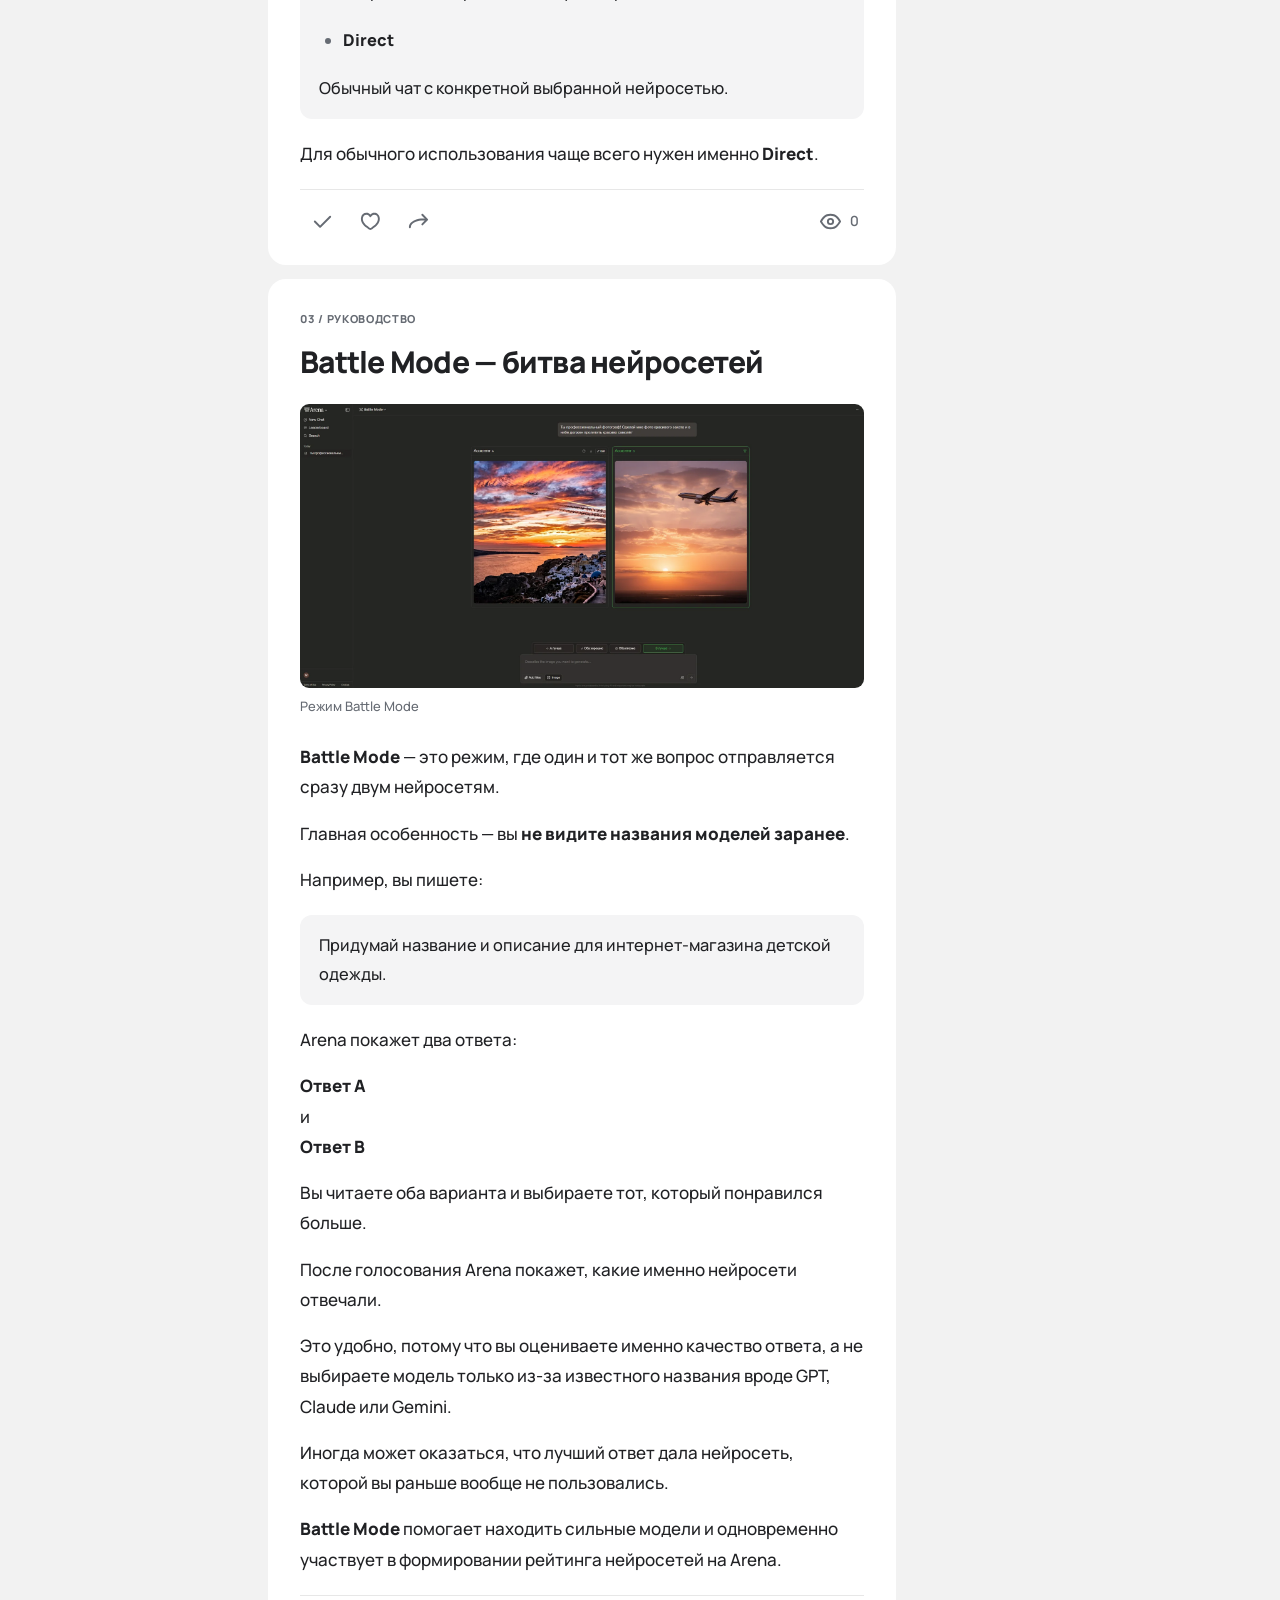
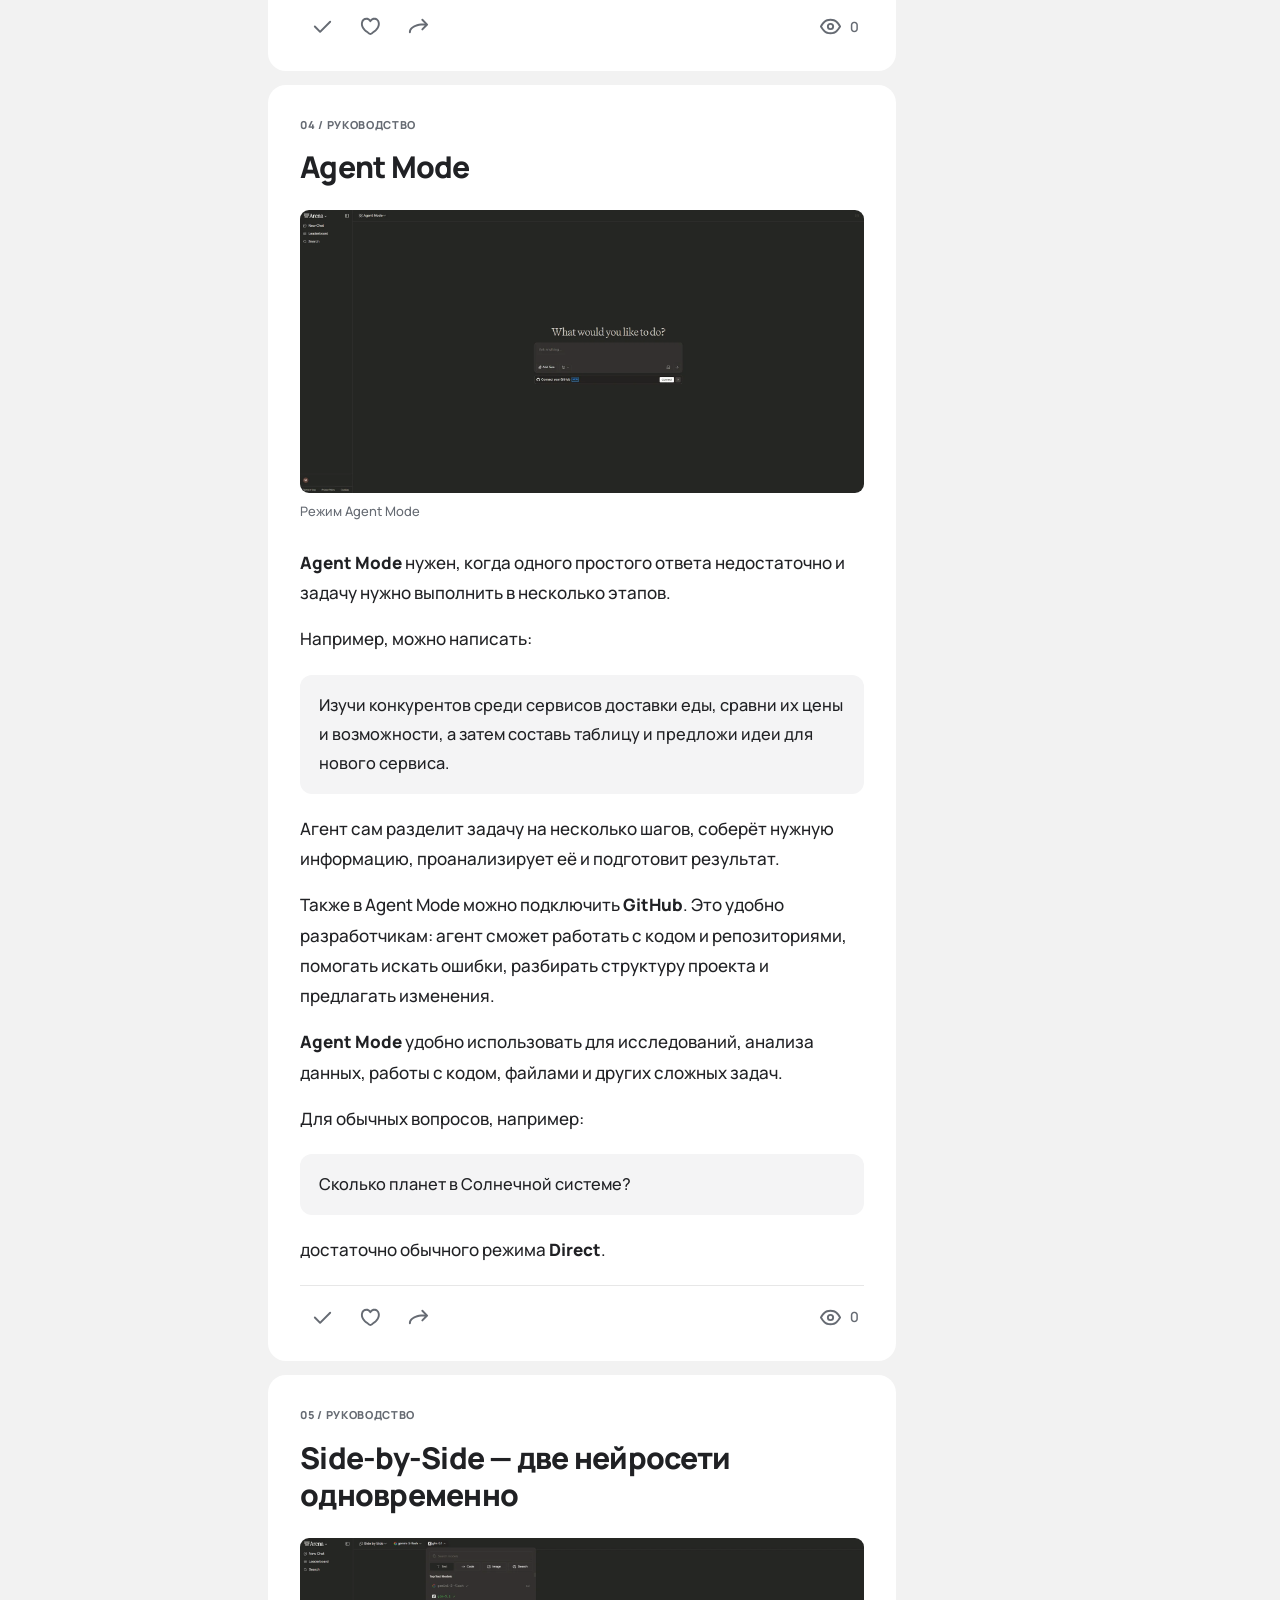
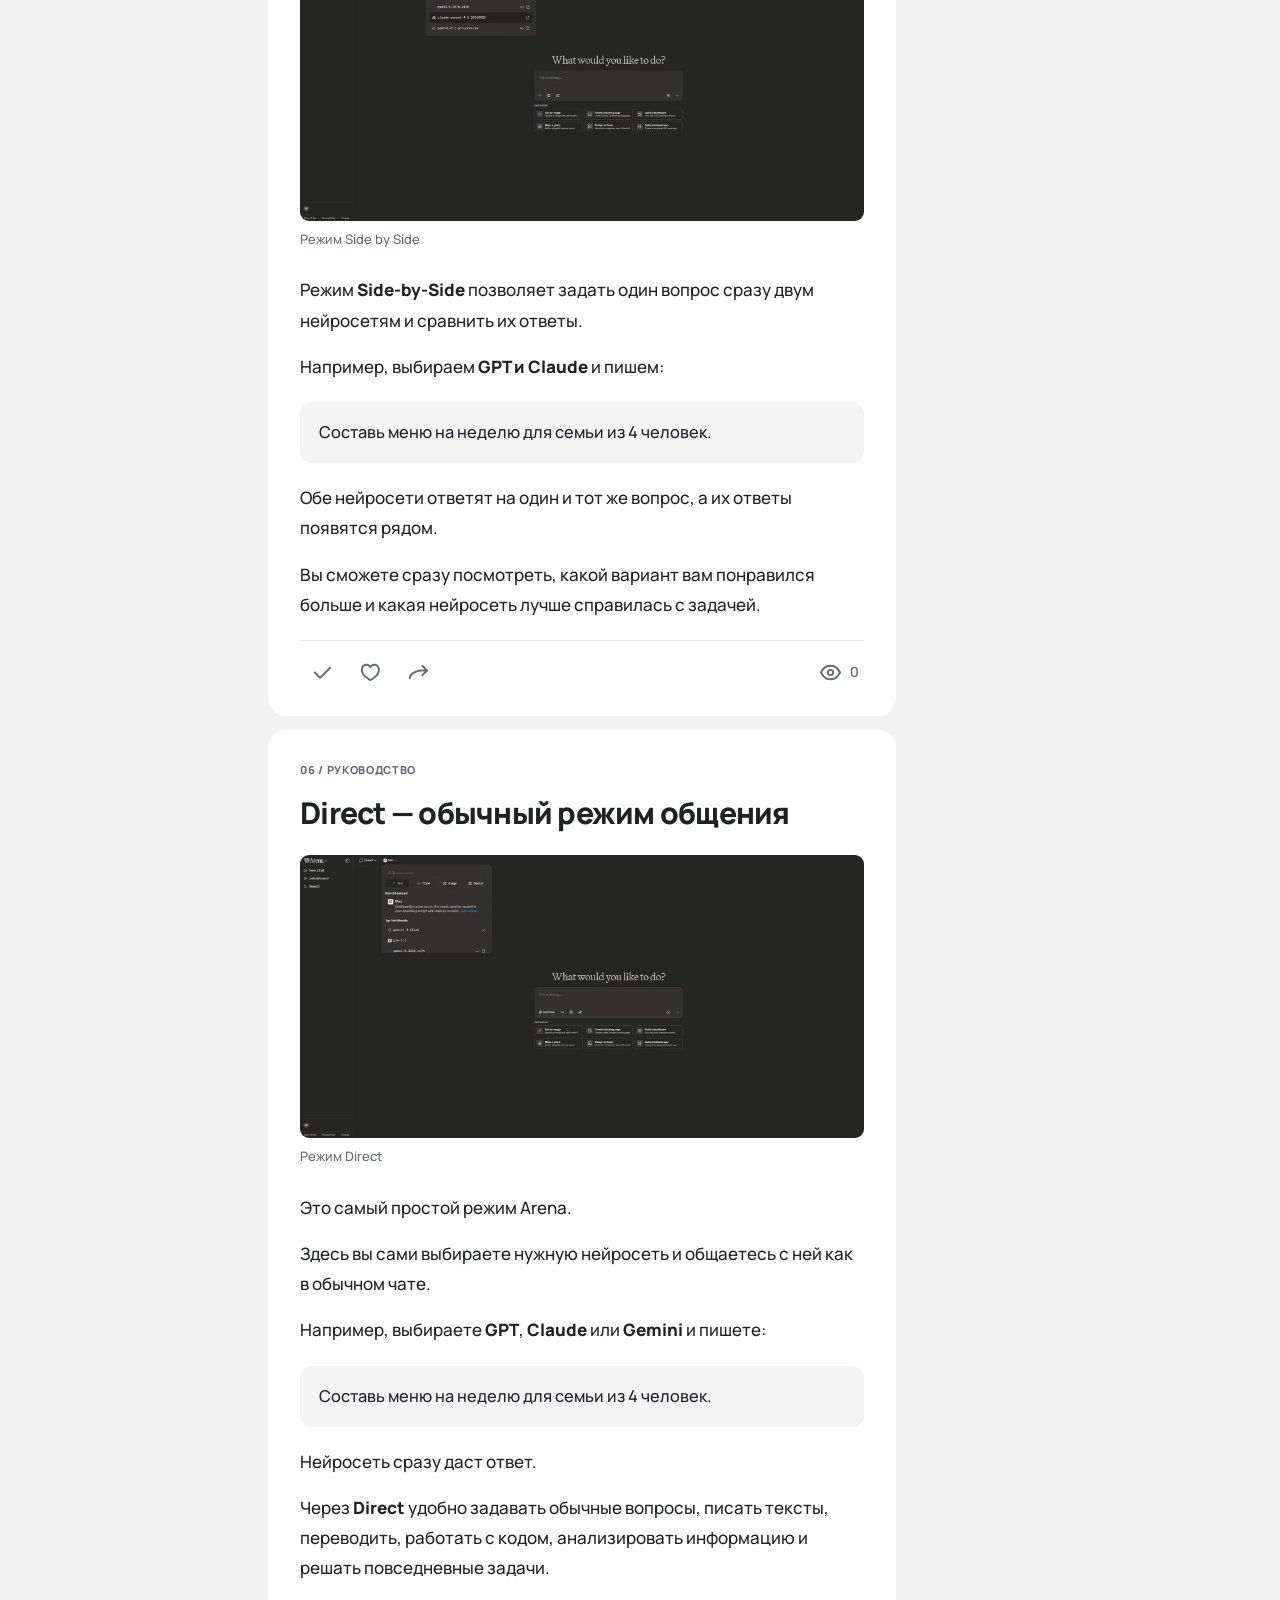
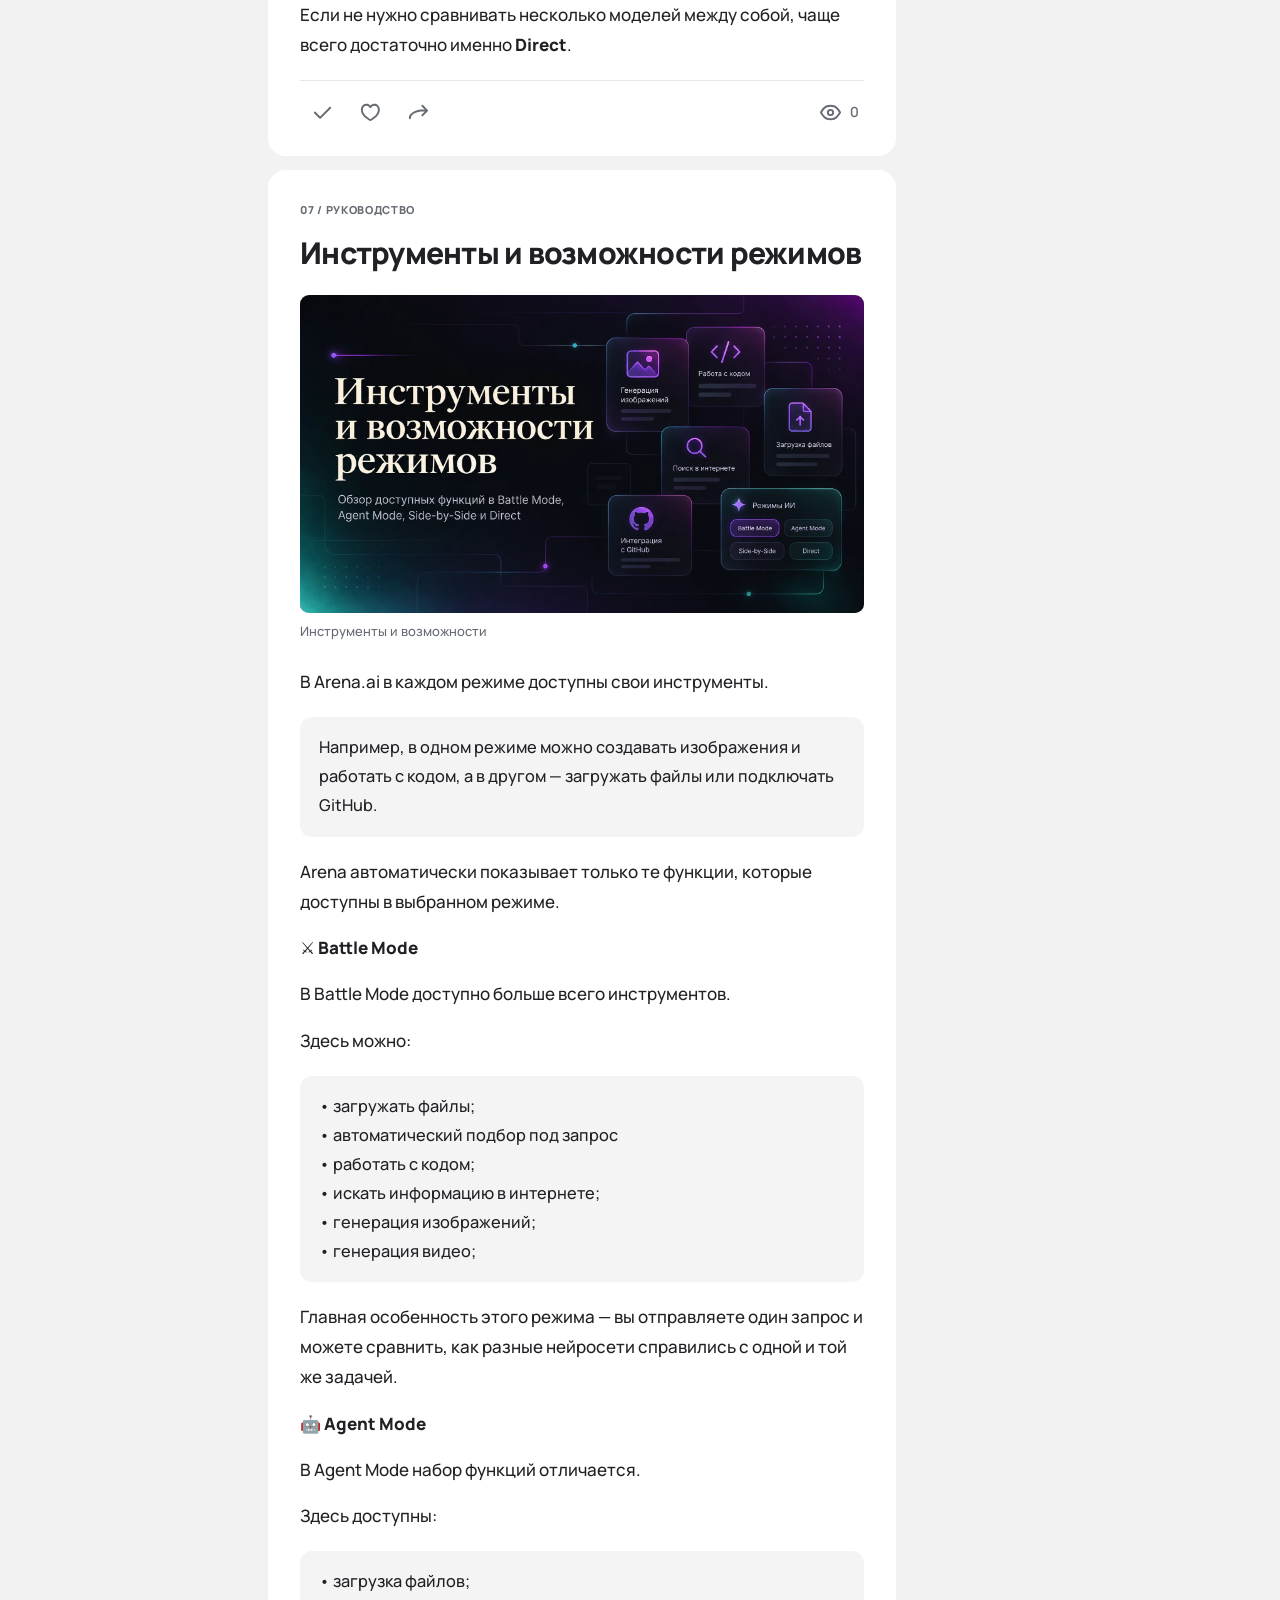
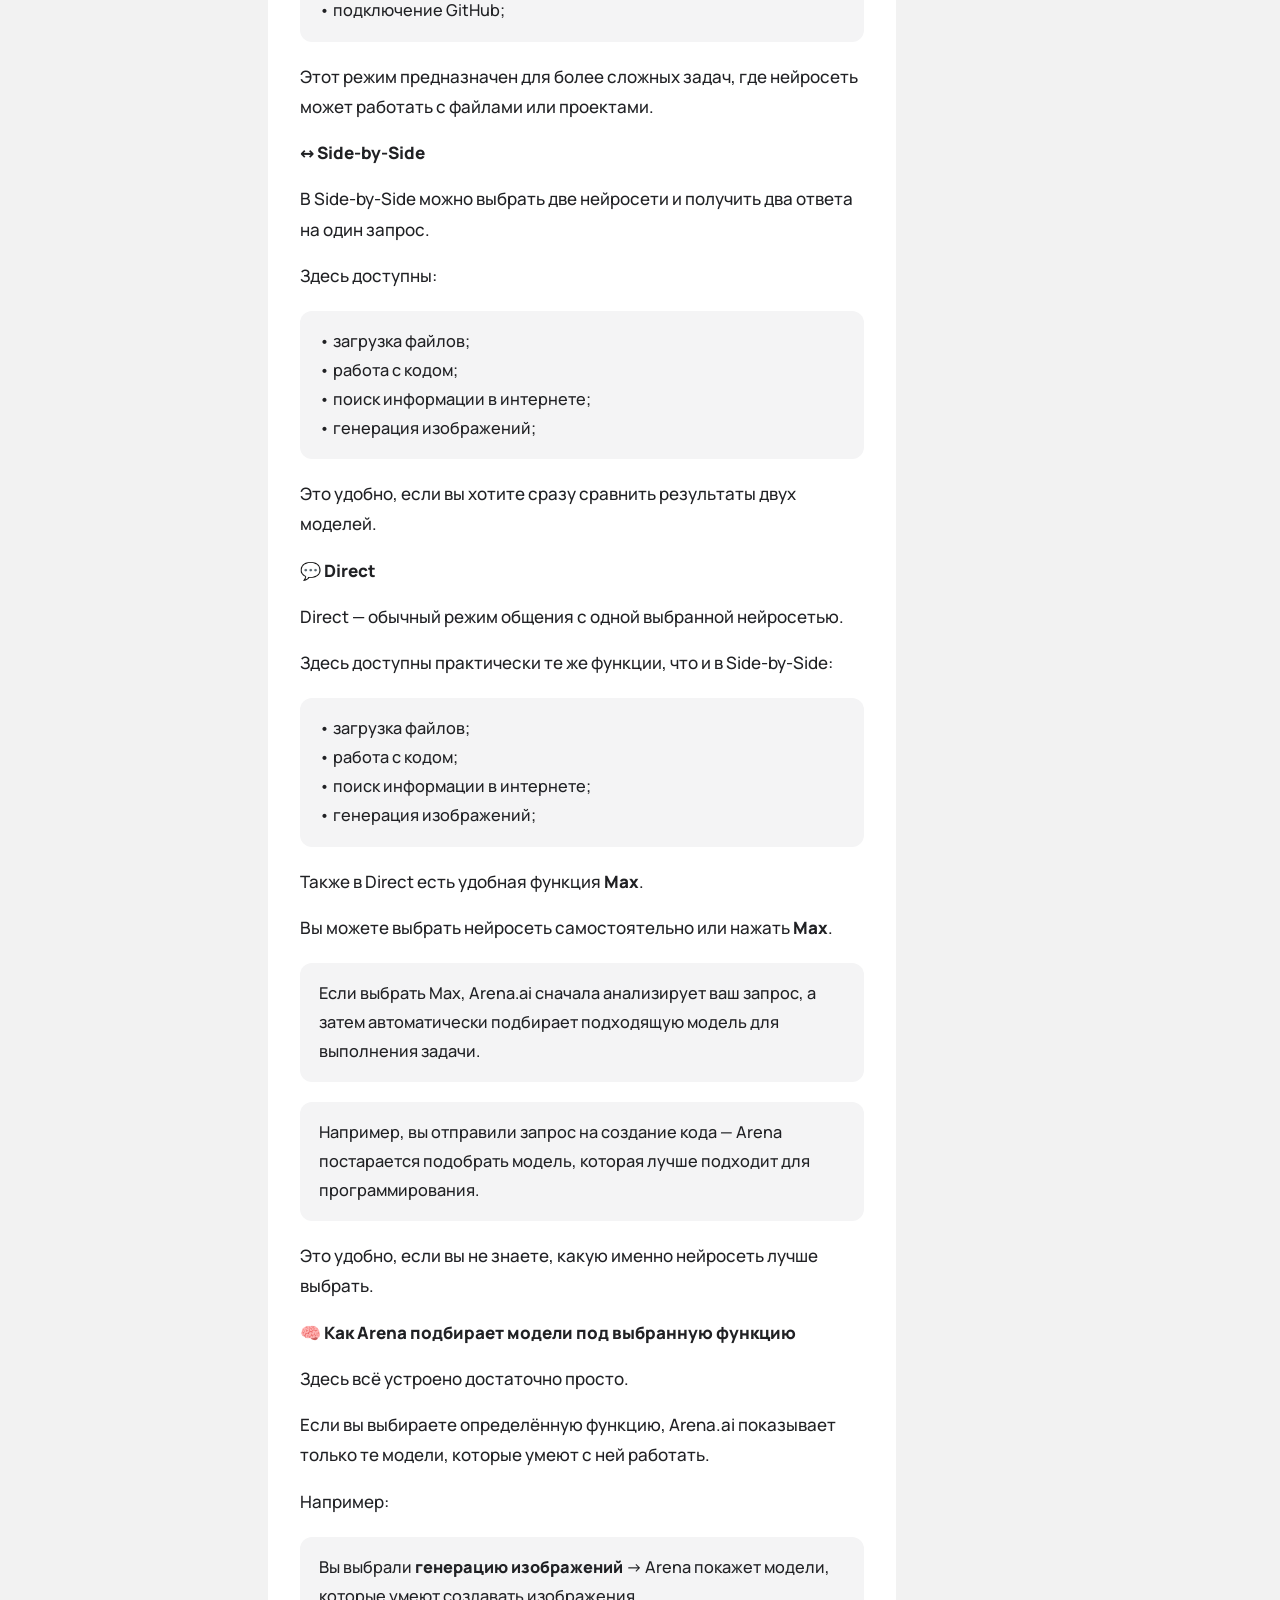
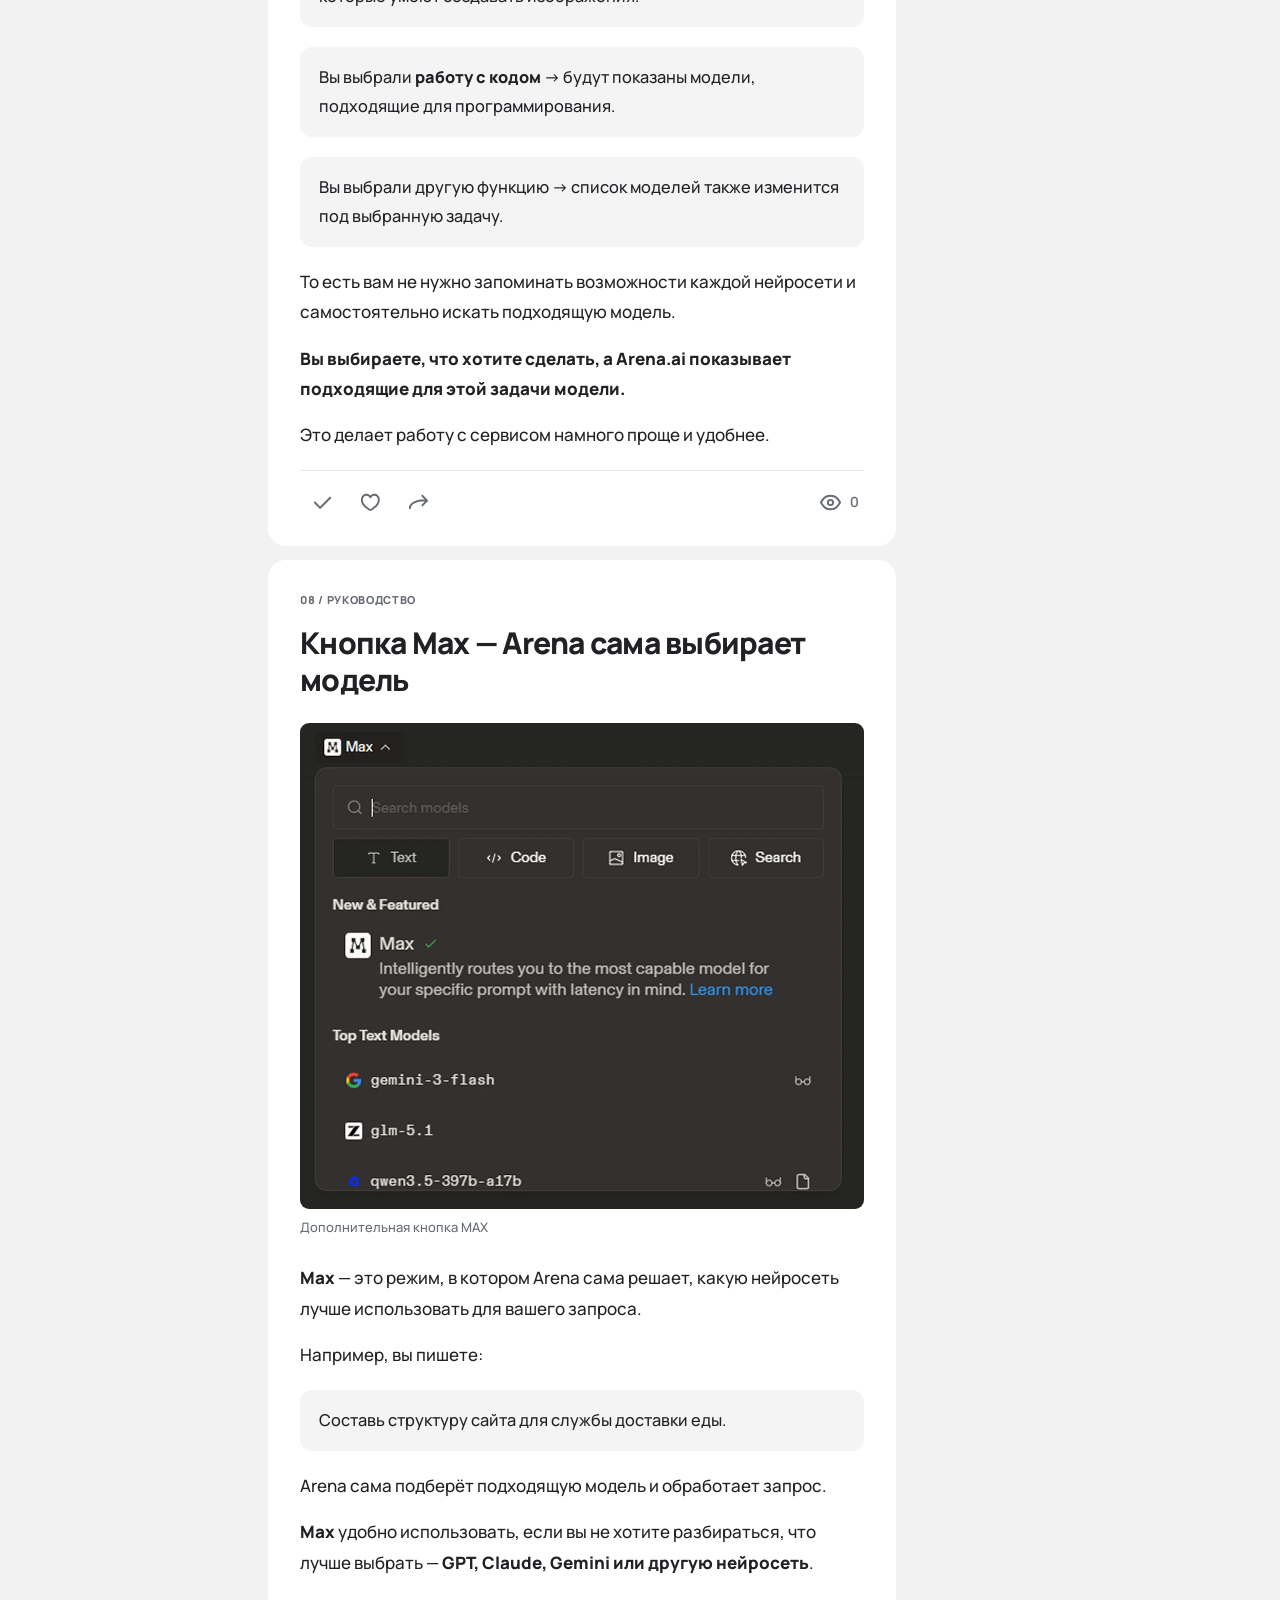
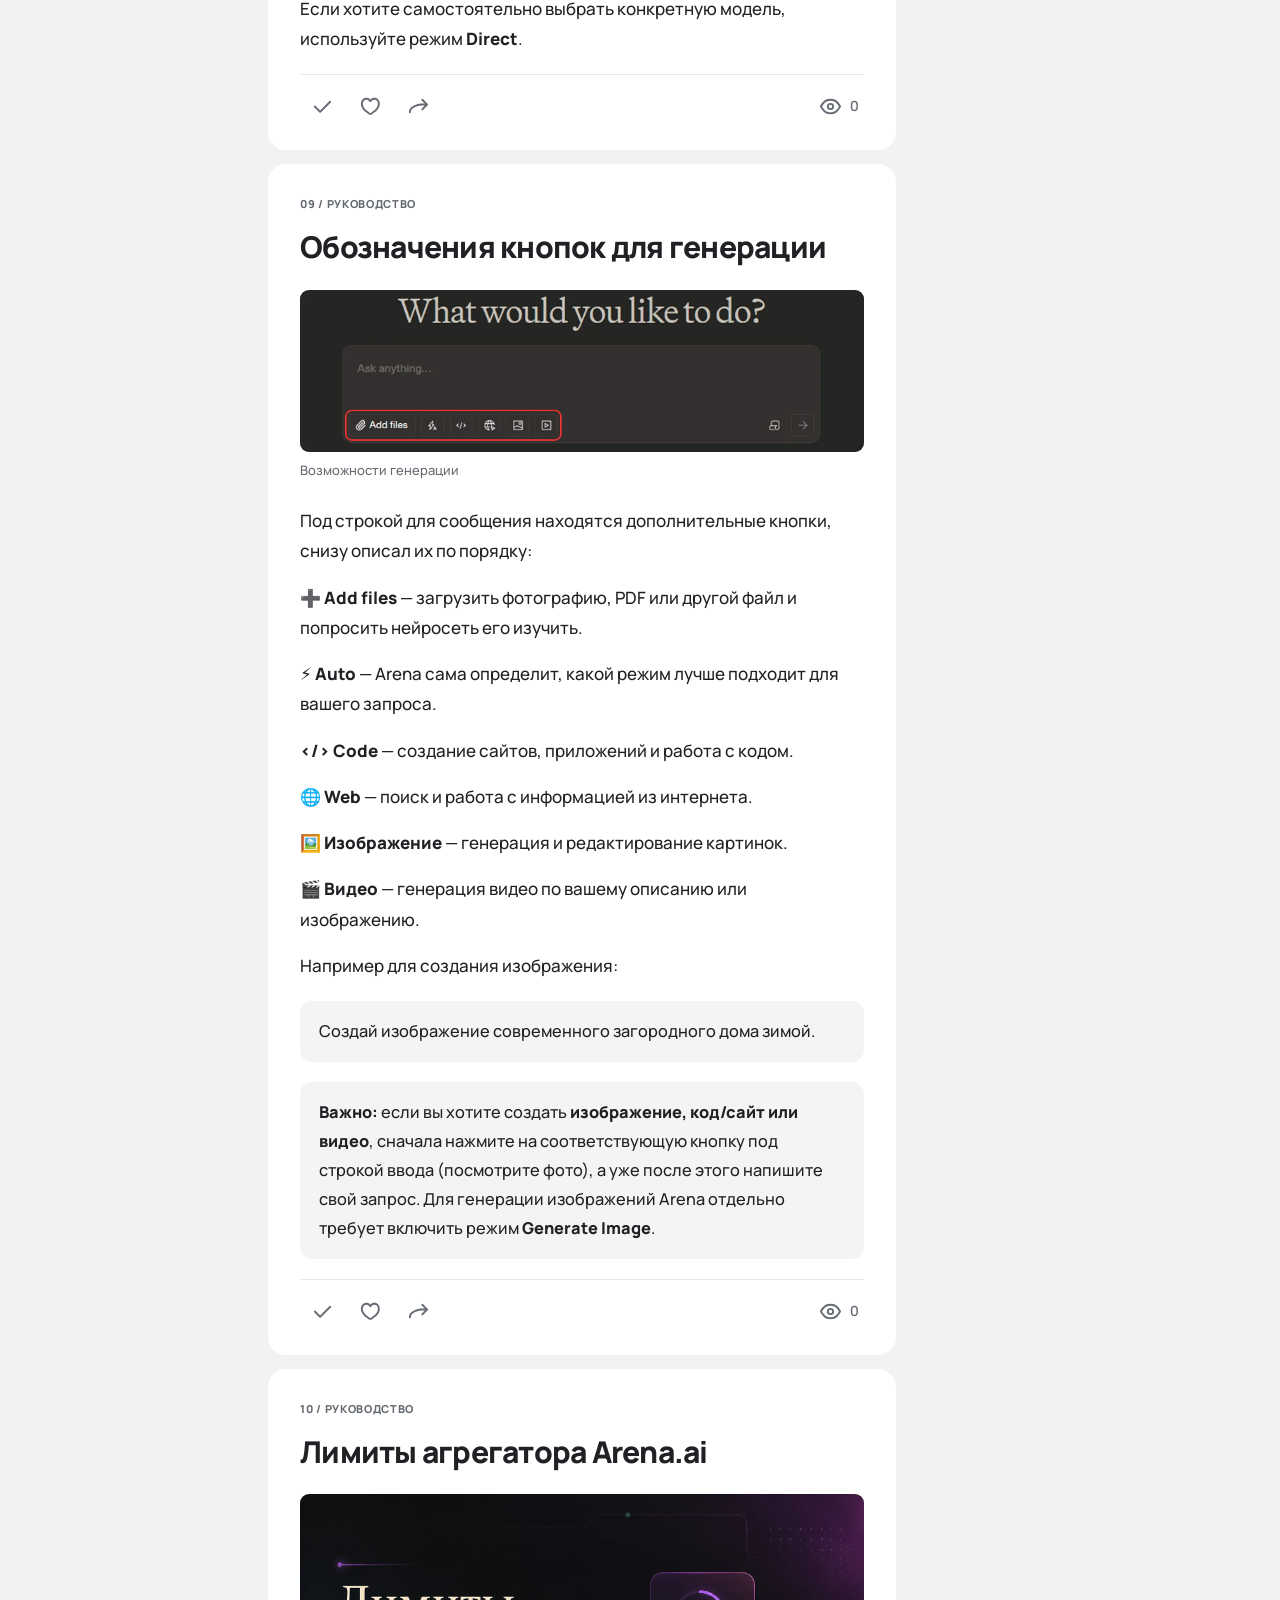
==== commit 18e532c6: "Deleted block update" ====
--- a/index.html
+++ b/index.html
@@ -64,7 +64,7 @@
 <section aria-label="Быстрые переходы" class="quick-start">
 <a href="#chapter-6"><span class="quick-icon"><span aria-hidden="true" class="ui-icon"><i class="hgi hgi-stroke hgi-message-01"></i><svg fill="none" stroke="currentColor" stroke-linecap="round" stroke-linejoin="round" stroke-width="1.75" viewbox="0 0 24 24"><path d="M20 16a2 2 0 0 1-2 2H9l-5 3V6a2 2 0 0 1 2-2h12a2 2 0 0 1 2 2Z"></path><path d="M8 10h8m-8 4h5"></path></svg></span></span><span><b>Просто задать вопрос</b><small>Перейти к режиму Direct</small></span><span class="arrow"><span aria-hidden="true" class="ui-icon"><i class="hgi hgi-stroke hgi-arrow-right-01"></i><svg fill="none" stroke="currentColor" stroke-linecap="round" stroke-linejoin="round" stroke-width="1.75" viewbox="0 0 24 24"><path d="M4 12h15m-6-6 6 6-6 6"></path></svg></span></span></a><a href="#chapter-7"><span class="quick-icon"><span aria-hidden="true" class="ui-icon"><i class="hgi hgi-stroke hgi-ai-magic"></i><svg fill="none" stroke="currentColor" stroke-linecap="round" stroke-linejoin="round" stroke-width="1.75" viewbox="0 0 24 24"><path d="M12 2c1 6 4 9 10 10-6 1-9 4-10 10-1-6-4-9-10-10 6-1 9-4 10-10Z"></path></svg></span></span><span><b>Изучить инструменты</b><small>Файлы, код и генерации</small></span><span class="arrow"><span aria-hidden="true" class="ui-icon"><i class="hgi hgi-stroke hgi-arrow-right-01"></i><svg fill="none" stroke="currentColor" stroke-linecap="round" stroke-linejoin="round" stroke-width="1.75" viewbox="0 0 24 24"><path d="M4 12h15m-6-6 6 6-6 6"></path></svg></span></span></a><a href="#chapter-10"><span class="quick-icon"><span aria-hidden="true" class="ui-icon"><i class="hgi hgi-stroke hgi-clock-01"></i><svg fill="none" stroke="currentColor" stroke-linecap="round" stroke-linejoin="round" stroke-width="1.75" viewbox="0 0 24 24"><circle cx="12" cy="12" r="9"></circle><path d="M12 6v6l4 2"></path></svg></span></span><span><b>Посмотреть лимиты</b><small>Что нужно знать заранее</small></span><span class="arrow"><span aria-hidden="true" class="ui-icon"><i class="hgi hgi-stroke hgi-arrow-right-01"></i><svg fill="none" stroke="currentColor" stroke-linecap="round" stroke-linejoin="round" stroke-width="1.75" viewbox="0 0 24 24"><path d="M4 12h15m-6-6 6 6-6 6"></path></svg></span></span></a>
 </section><div class="mobile-learning progress-summary"><div class="progress-summary-head"><h3>Ваш прогресс</h3><strong data-learning-pct>0%</strong></div><div aria-label="Прогресс обучения" aria-valuemax="100" aria-valuemin="0" aria-valuenow="0" class="learning-meter" role="progressbar"><i data-learning-fill></i></div></div>
-<section class="video-card" id="video-guide"><aside class="video-update-notice" aria-label="Гайд обновляется"><span class="video-update-icon" aria-hidden="true"><svg viewBox="0 0 24 24" fill="none" stroke="currentColor" stroke-width="1.7" stroke-linecap="round" stroke-linejoin="round"><circle cx="12" cy="12" r="9"/><path d="M12 11v5m0-9h.01"/></svg></span><div><strong>Гайд обновляется</strong><p>Сейчас здесь доступна предыдущая версия видеогайда. Мы оставили её, чтобы вы могли познакомиться с интерфейсом и понять, за что отвечает каждая функция. Некоторые детали могут отличаться от текущей версии Arena.ai.</p></div></aside><div class="chapter-label">ВИДЕОУРОК · 28 МИН</div><h2>Видеоинструкция по Arena.ai</h2><p>Смотрите руководство прямо на этой странице, в удобном темпе.</p><div class="video-frame"><video controls="" controlslist="nodownload" hidden="" id="guide-video" playsinline="" preload="none"></video><button class="video-start" id="video-start" type="button"><span aria-hidden="true" class="ui-icon"><i class="hgi hgi-stroke hgi-play-circle"></i><svg fill="none" stroke="currentColor" stroke-linecap="round" stroke-linejoin="round" stroke-width="1.75" viewbox="0 0 24 24"><circle cx="12" cy="12" r="9"></circle><path d="m10 8 6 4-6 4Z"></path></svg></span> Смотреть видео</button></div><p class="video-message" id="video-message" role="status"></p><button type="button" id="video-retry" class="action video-fallback" hidden>Повторить загрузку</button><div hidden="" id="video-chapters"><h3>Главы видео</h3><div id="timecodes"></div></div></section>
+<section class="video-card" id="video-guide"><div class="chapter-label">ВИДЕОУРОК · 28 МИН</div><h2>Видеоинструкция по Arena.ai</h2><p>Смотрите руководство прямо на этой странице, в удобном темпе.</p><div class="video-frame"><video controls="" controlslist="nodownload" hidden="" id="guide-video" playsinline="" preload="none"></video><button class="video-start" id="video-start" type="button"><span aria-hidden="true" class="ui-icon"><i class="hgi hgi-stroke hgi-play-circle"></i><svg fill="none" stroke="currentColor" stroke-linecap="round" stroke-linejoin="round" stroke-width="1.75" viewbox="0 0 24 24"><circle cx="12" cy="12" r="9"></circle><path d="m10 8 6 4-6 4Z"></path></svg></span> Смотреть видео</button></div><p class="video-message" id="video-message" role="status"></p><button type="button" id="video-retry" class="action video-fallback" hidden>Повторить загрузку</button><div hidden="" id="video-chapters"><h3>Главы видео</h3><div id="timecodes"></div></div></section>
 <div class="intro" id="intro">
 <div class="intro-label">ПЕРЕД НАЧАЛОМ</div>
 <figure class="media">
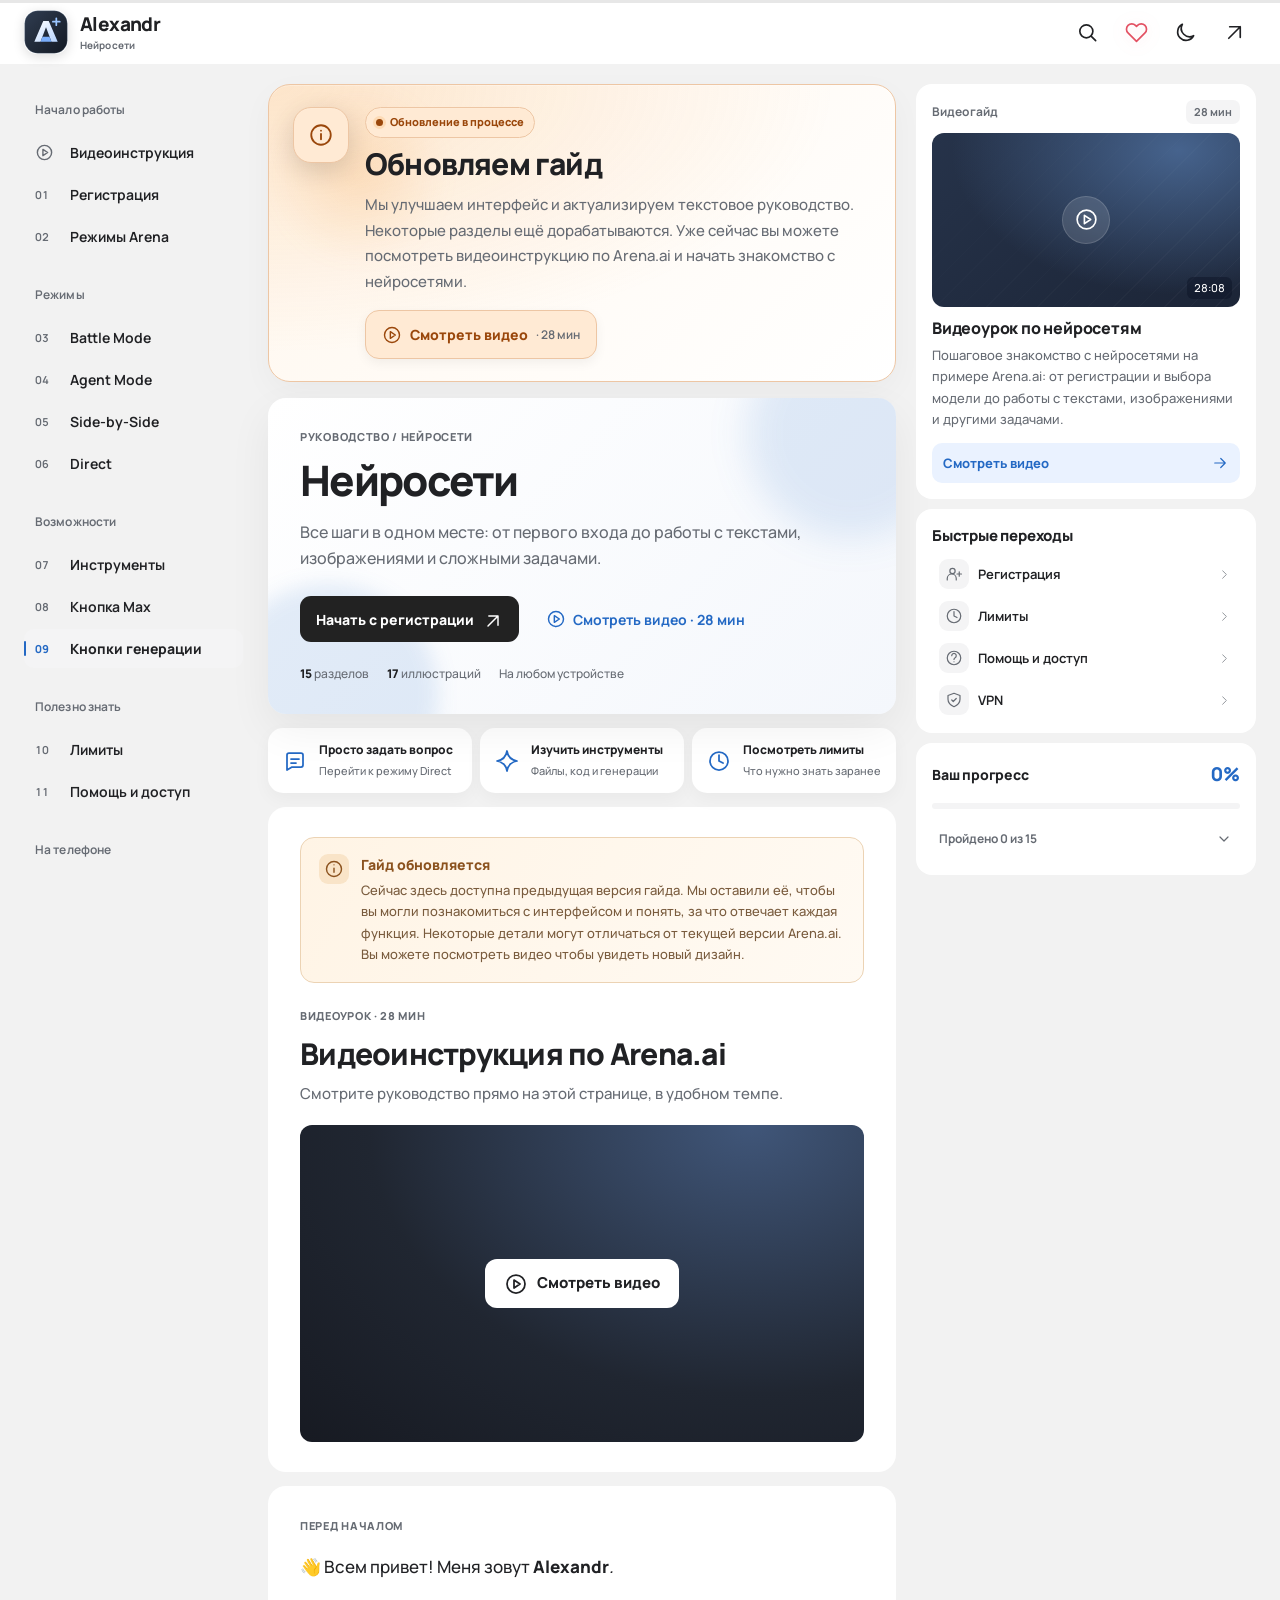
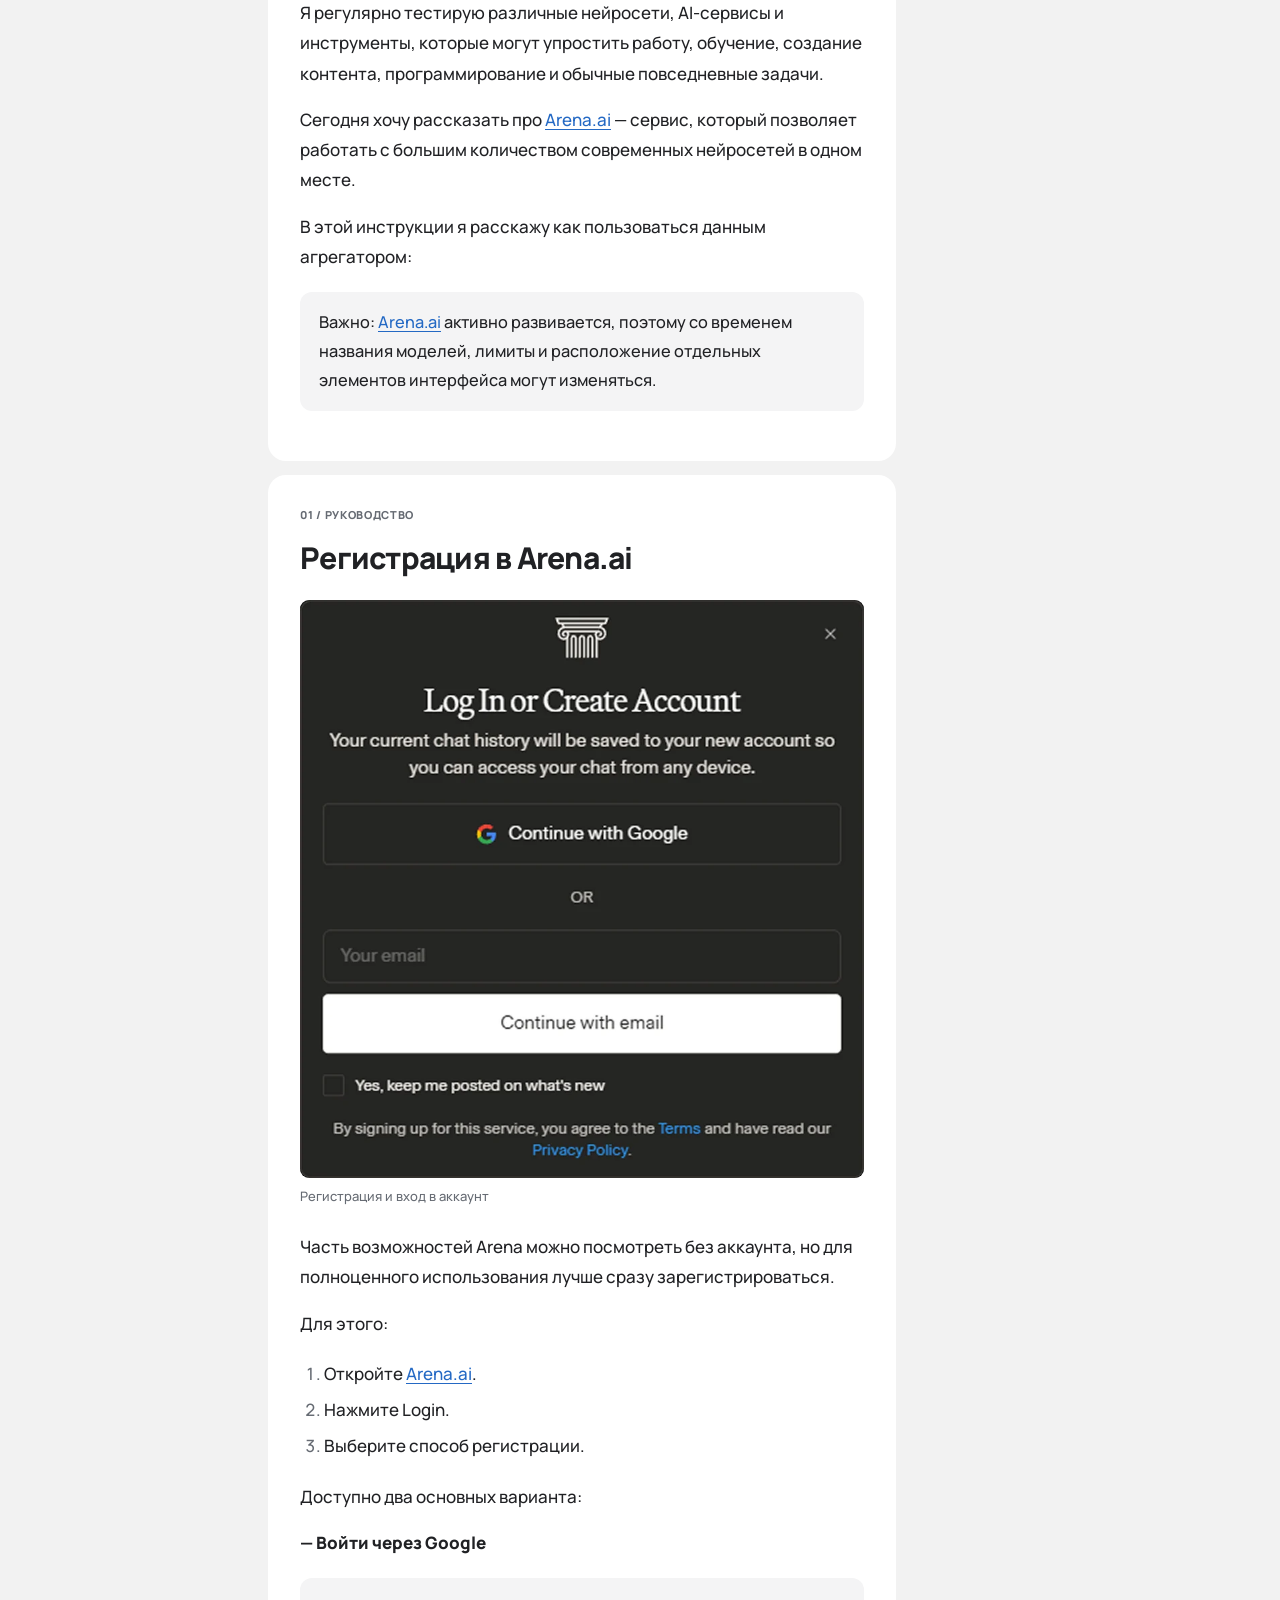
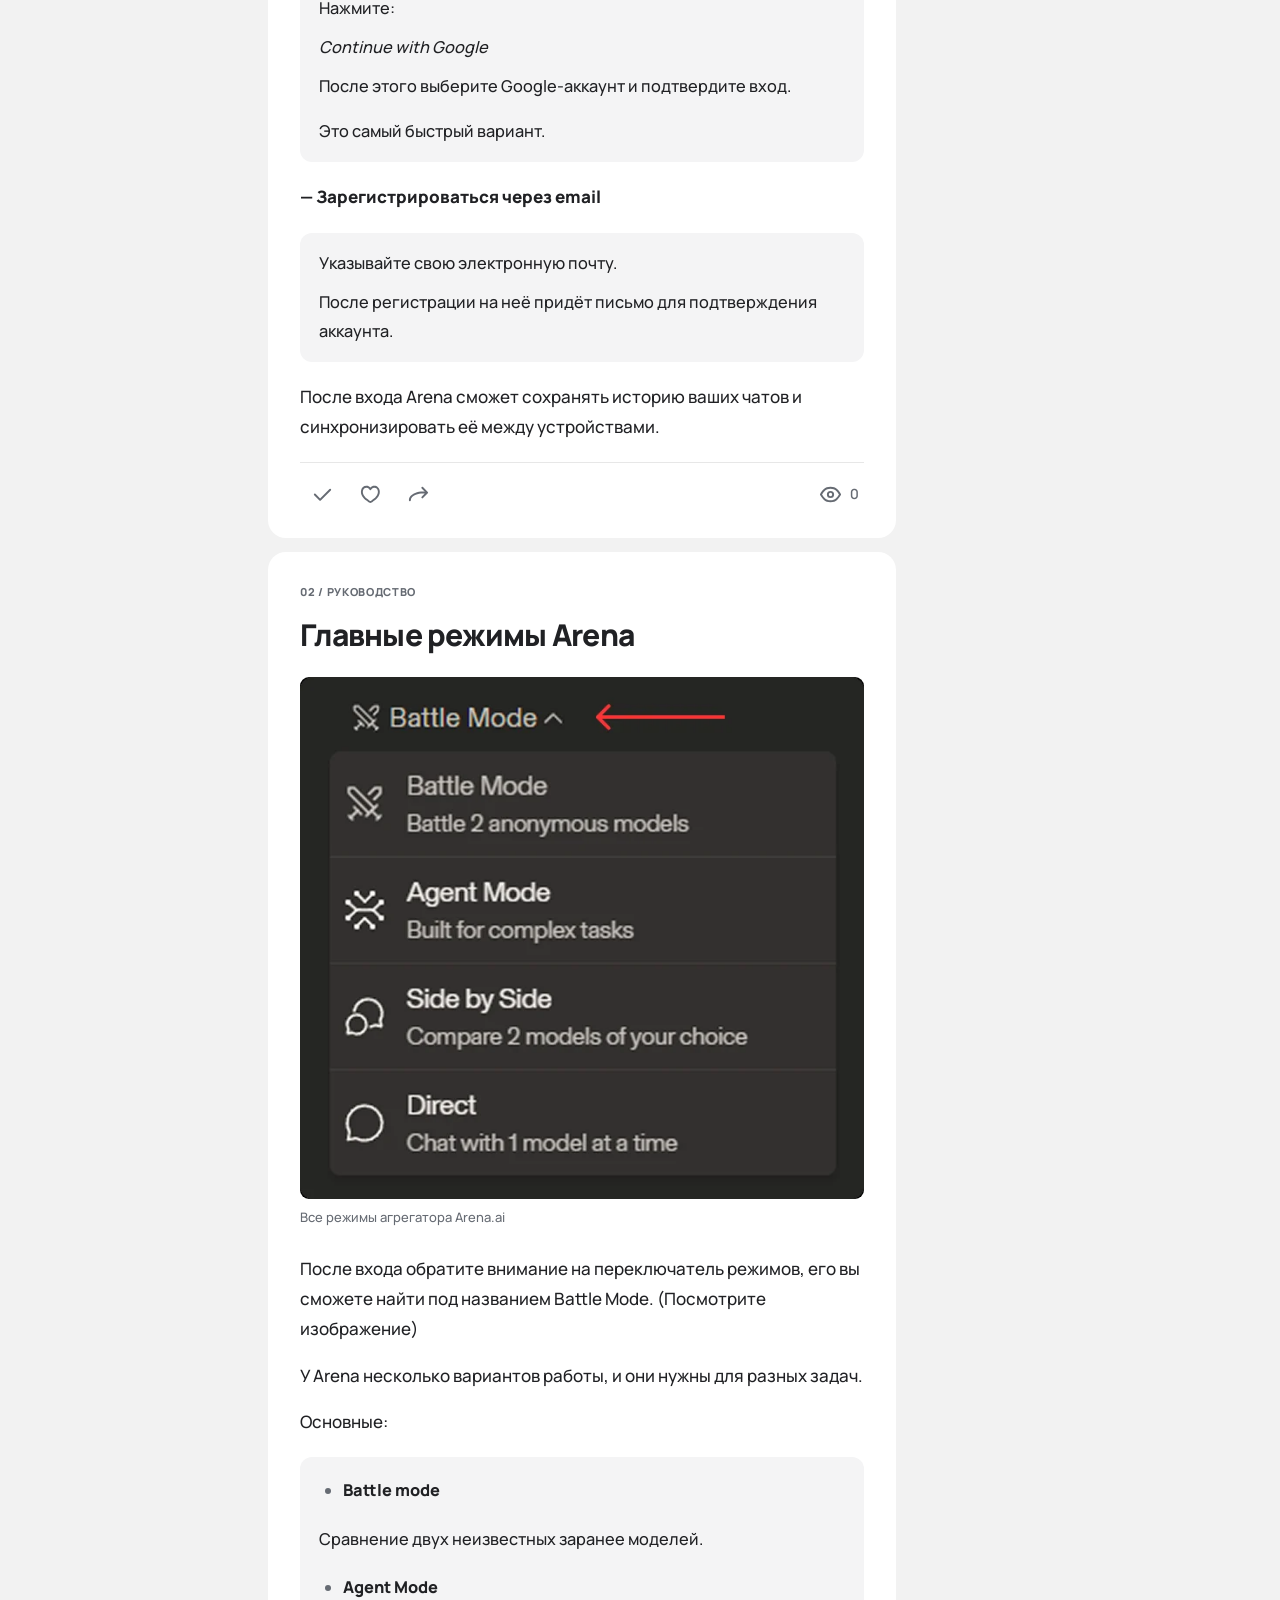
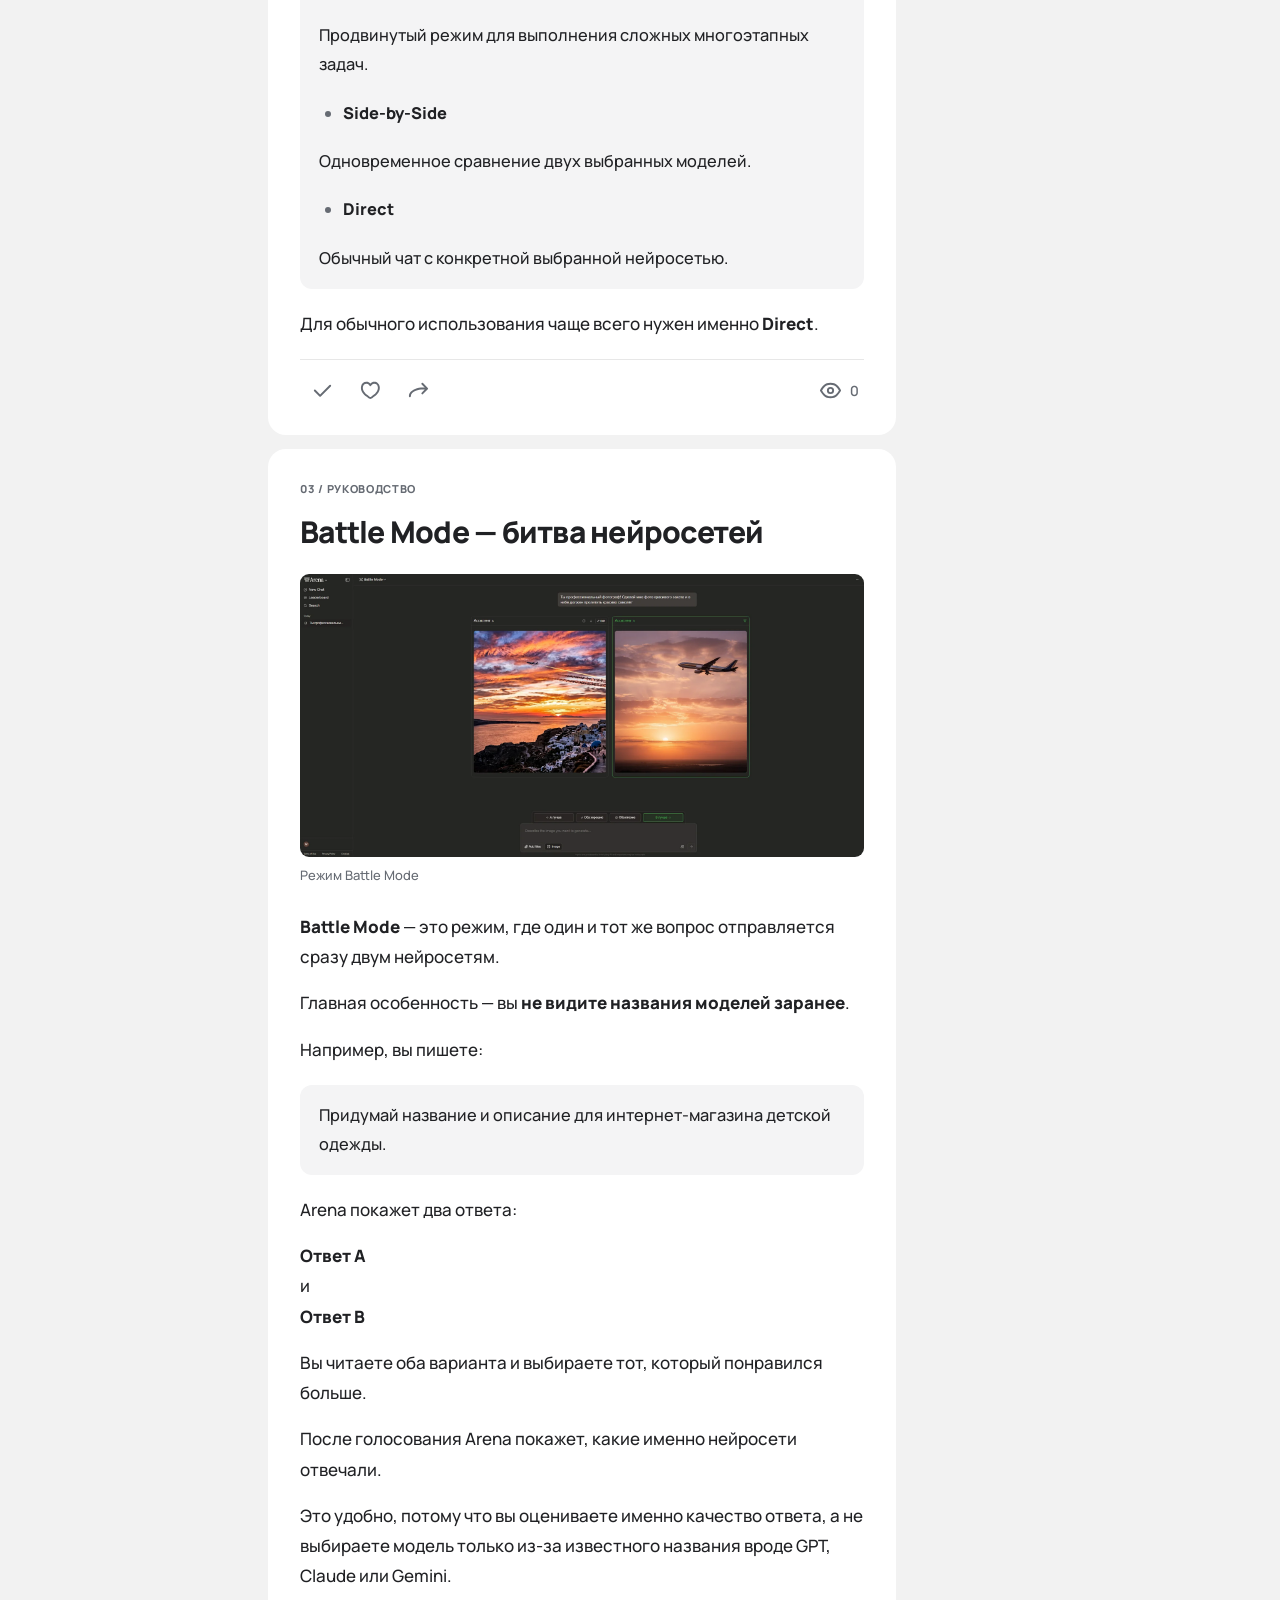
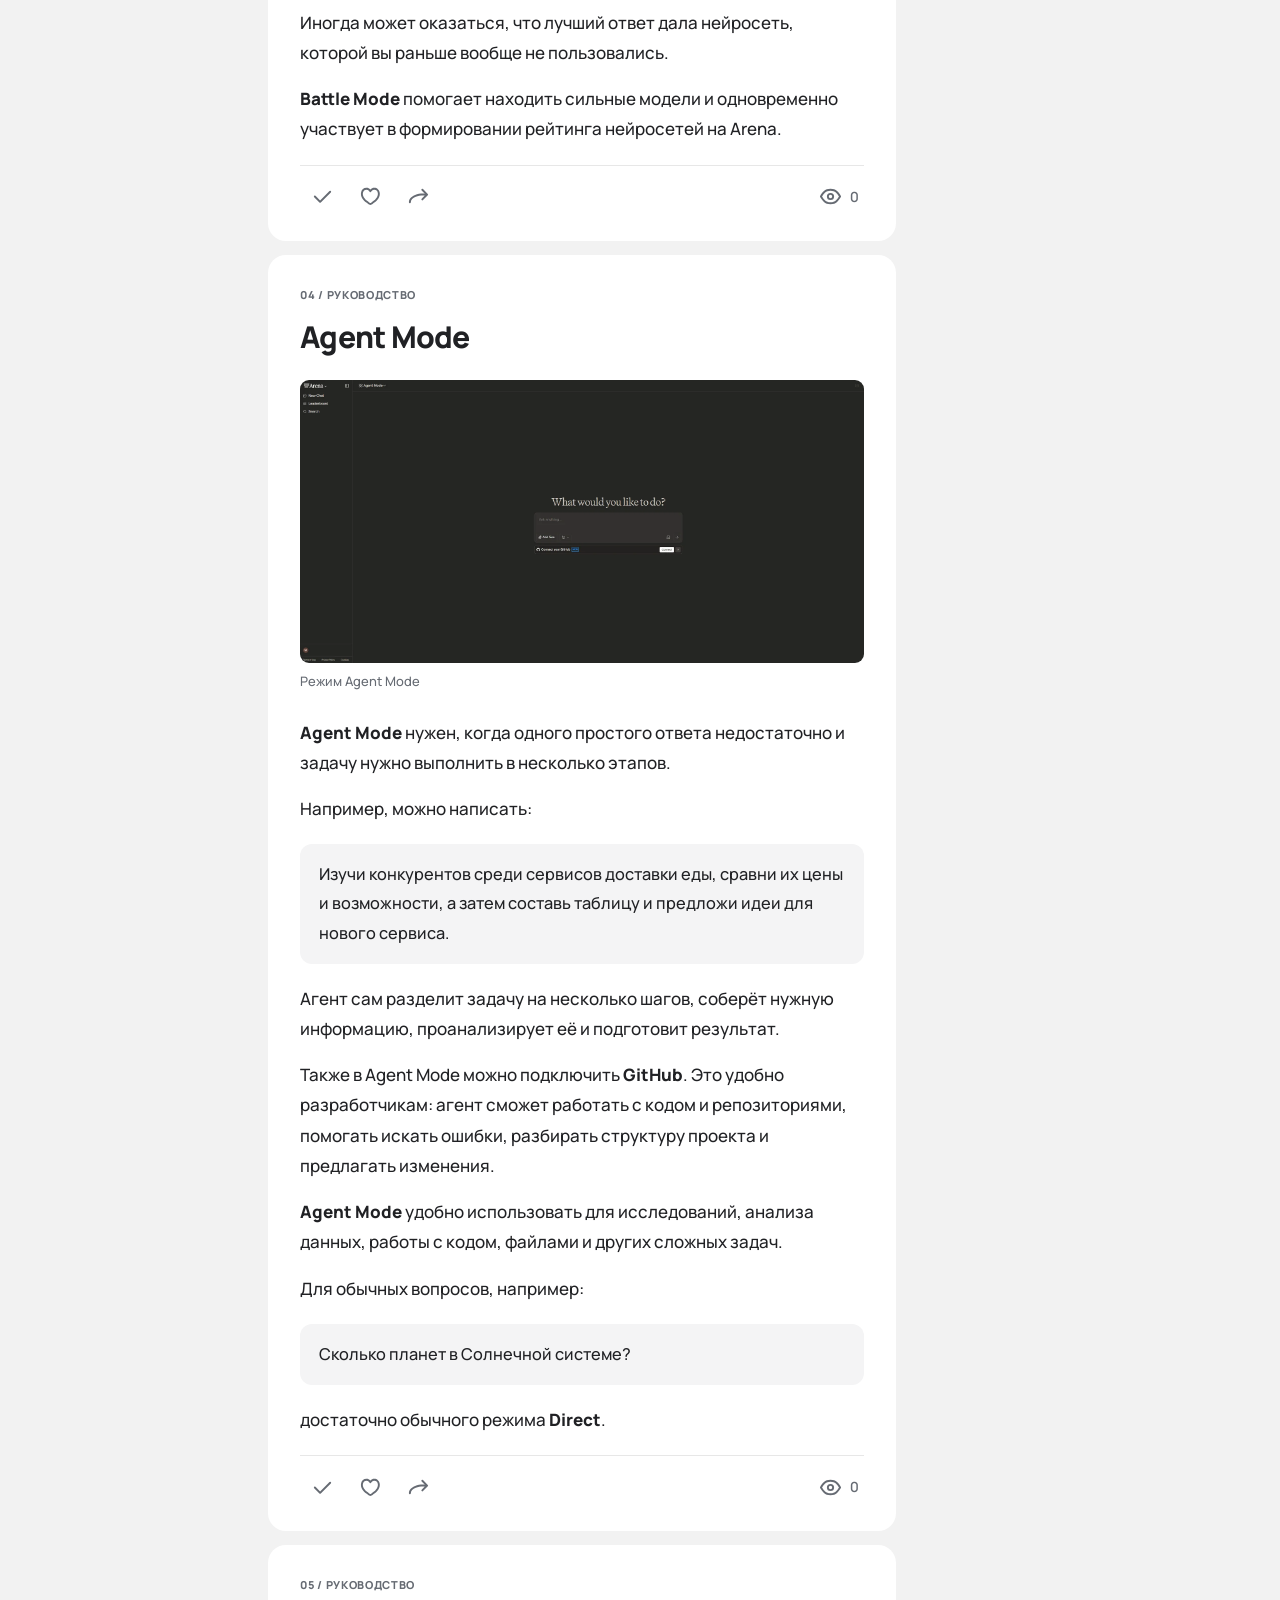
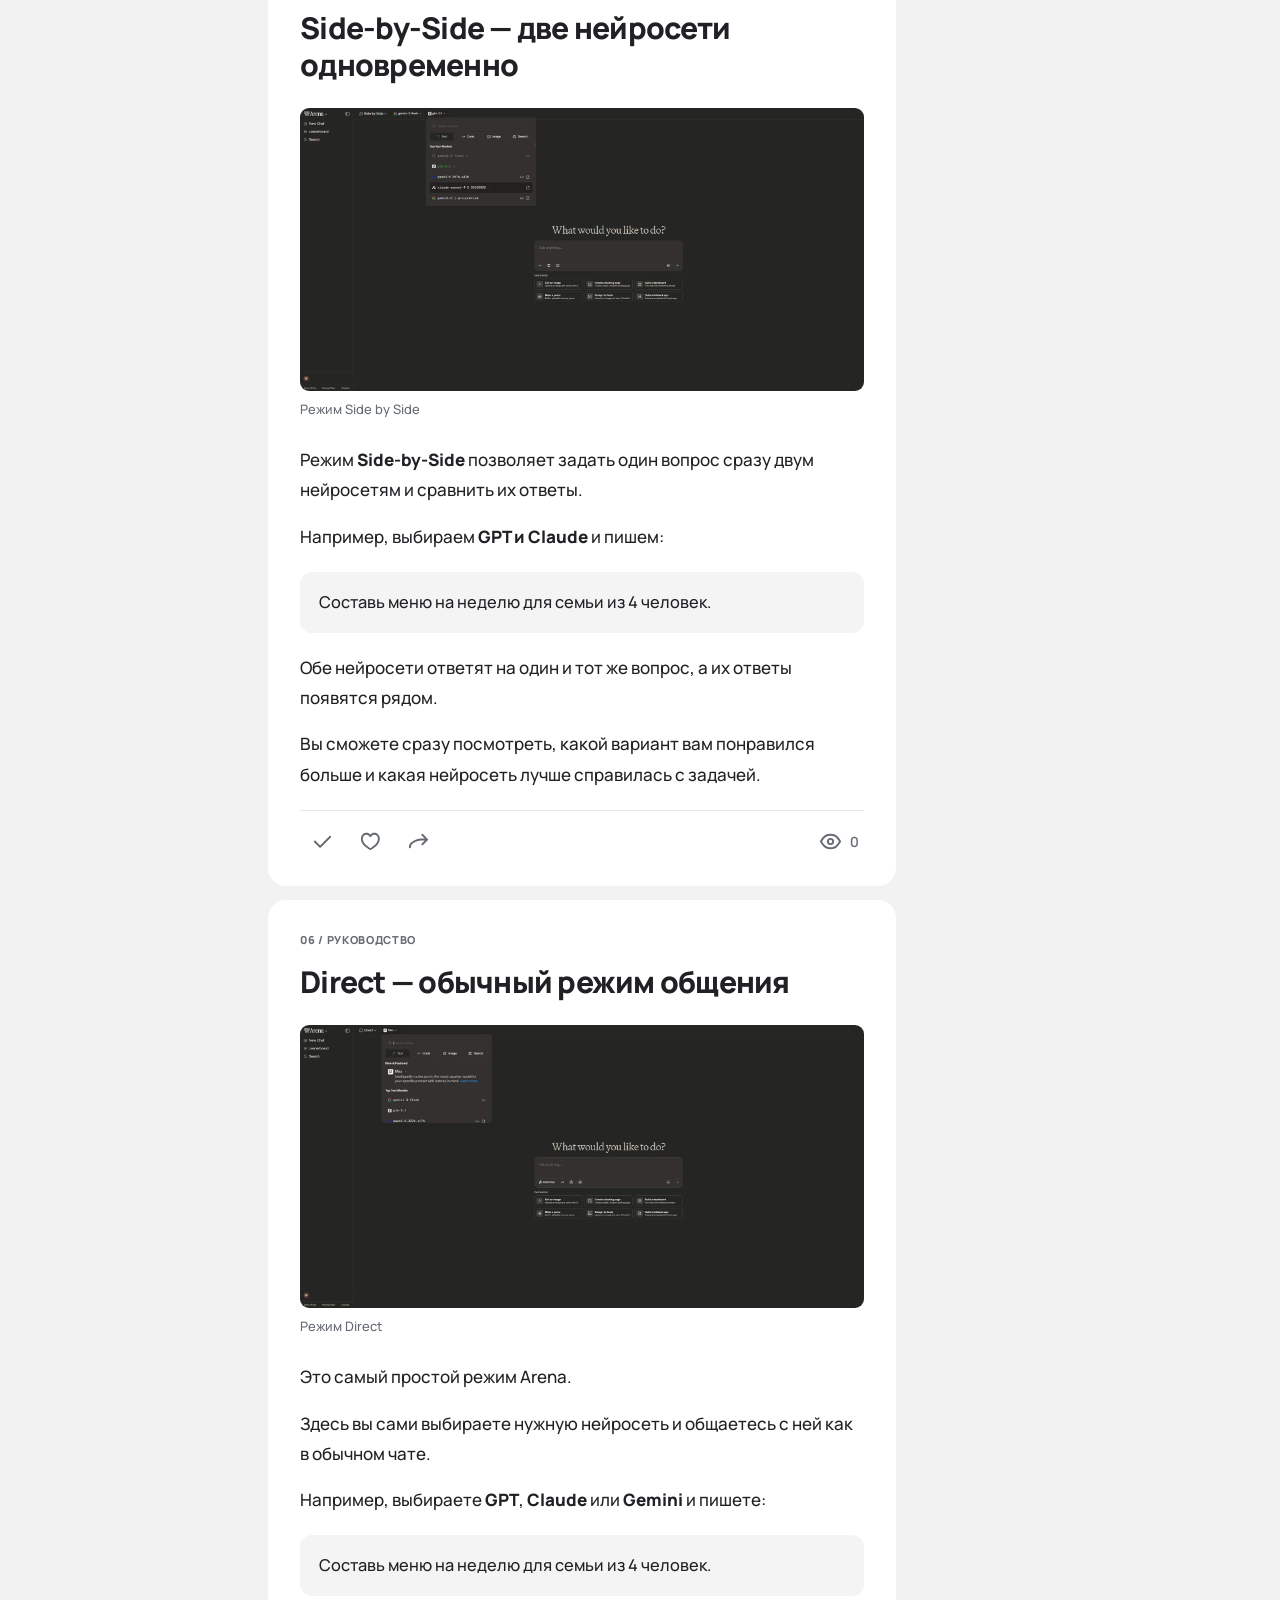
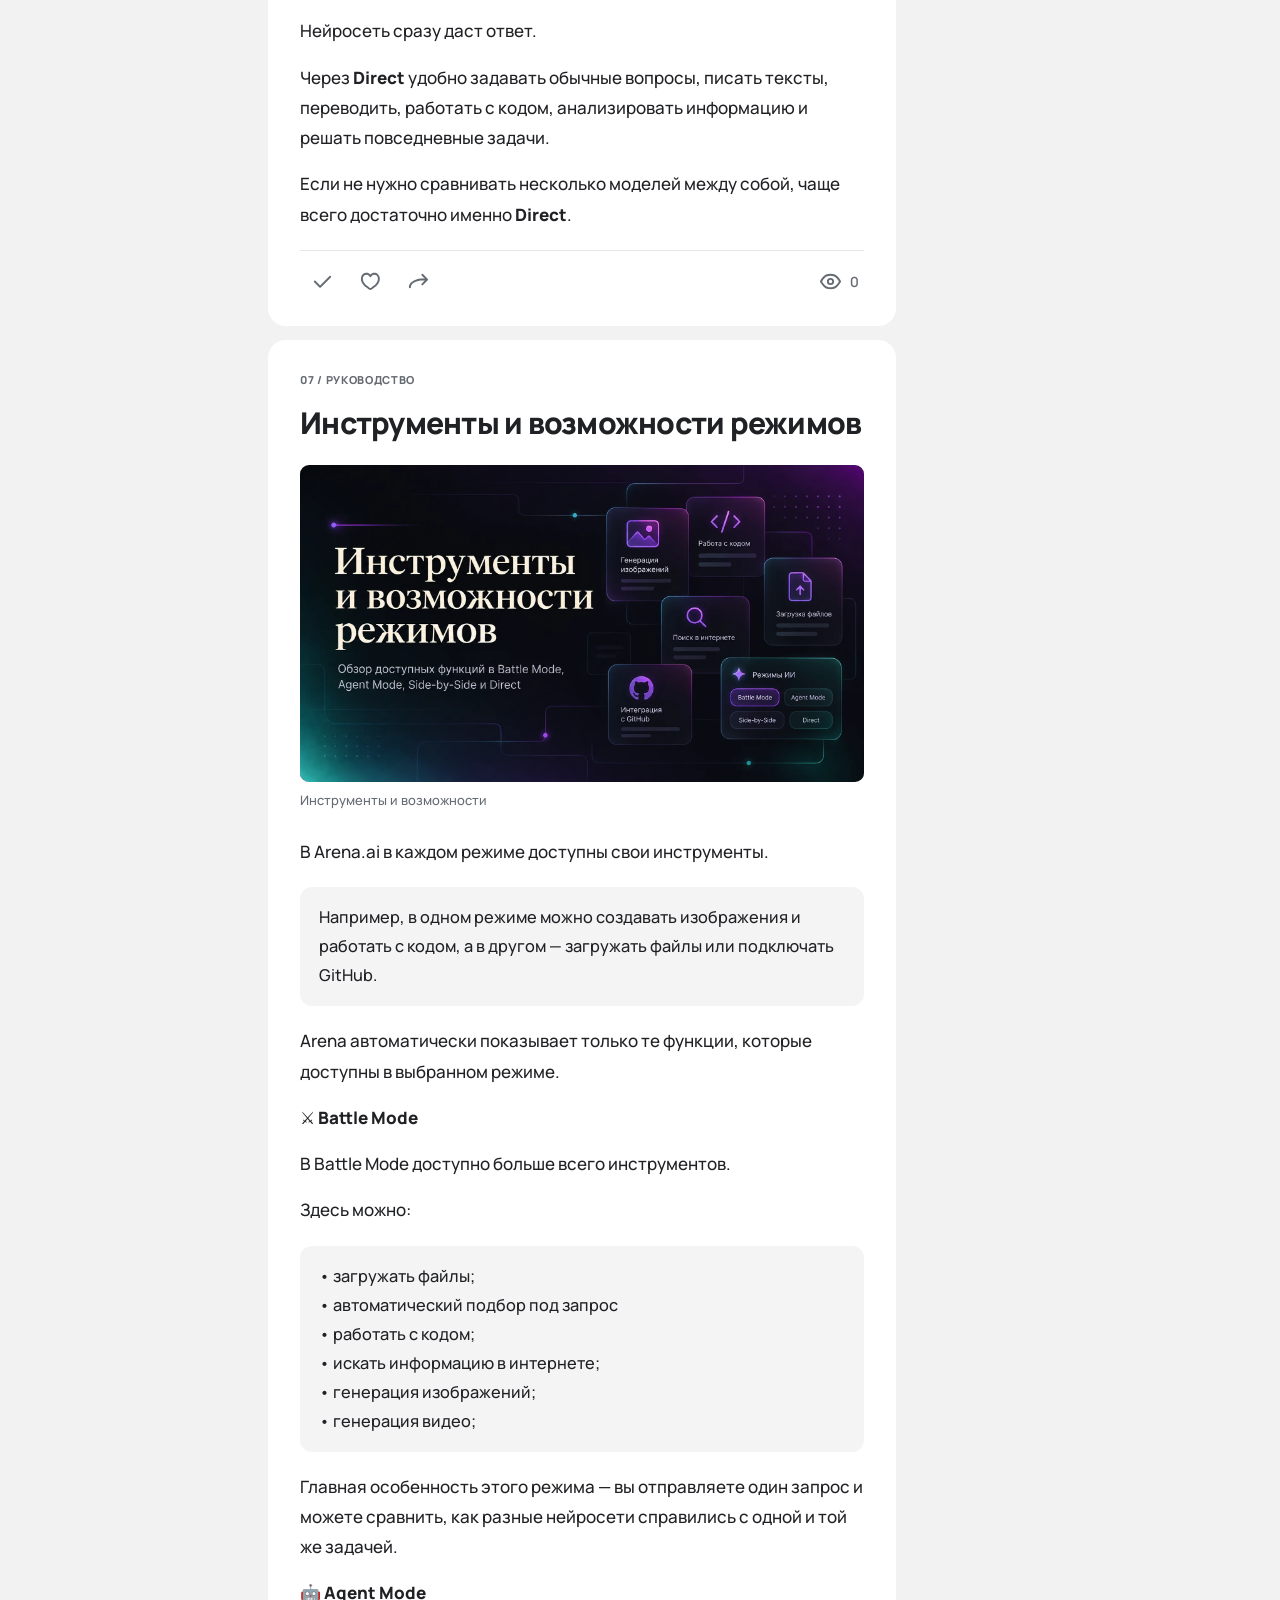
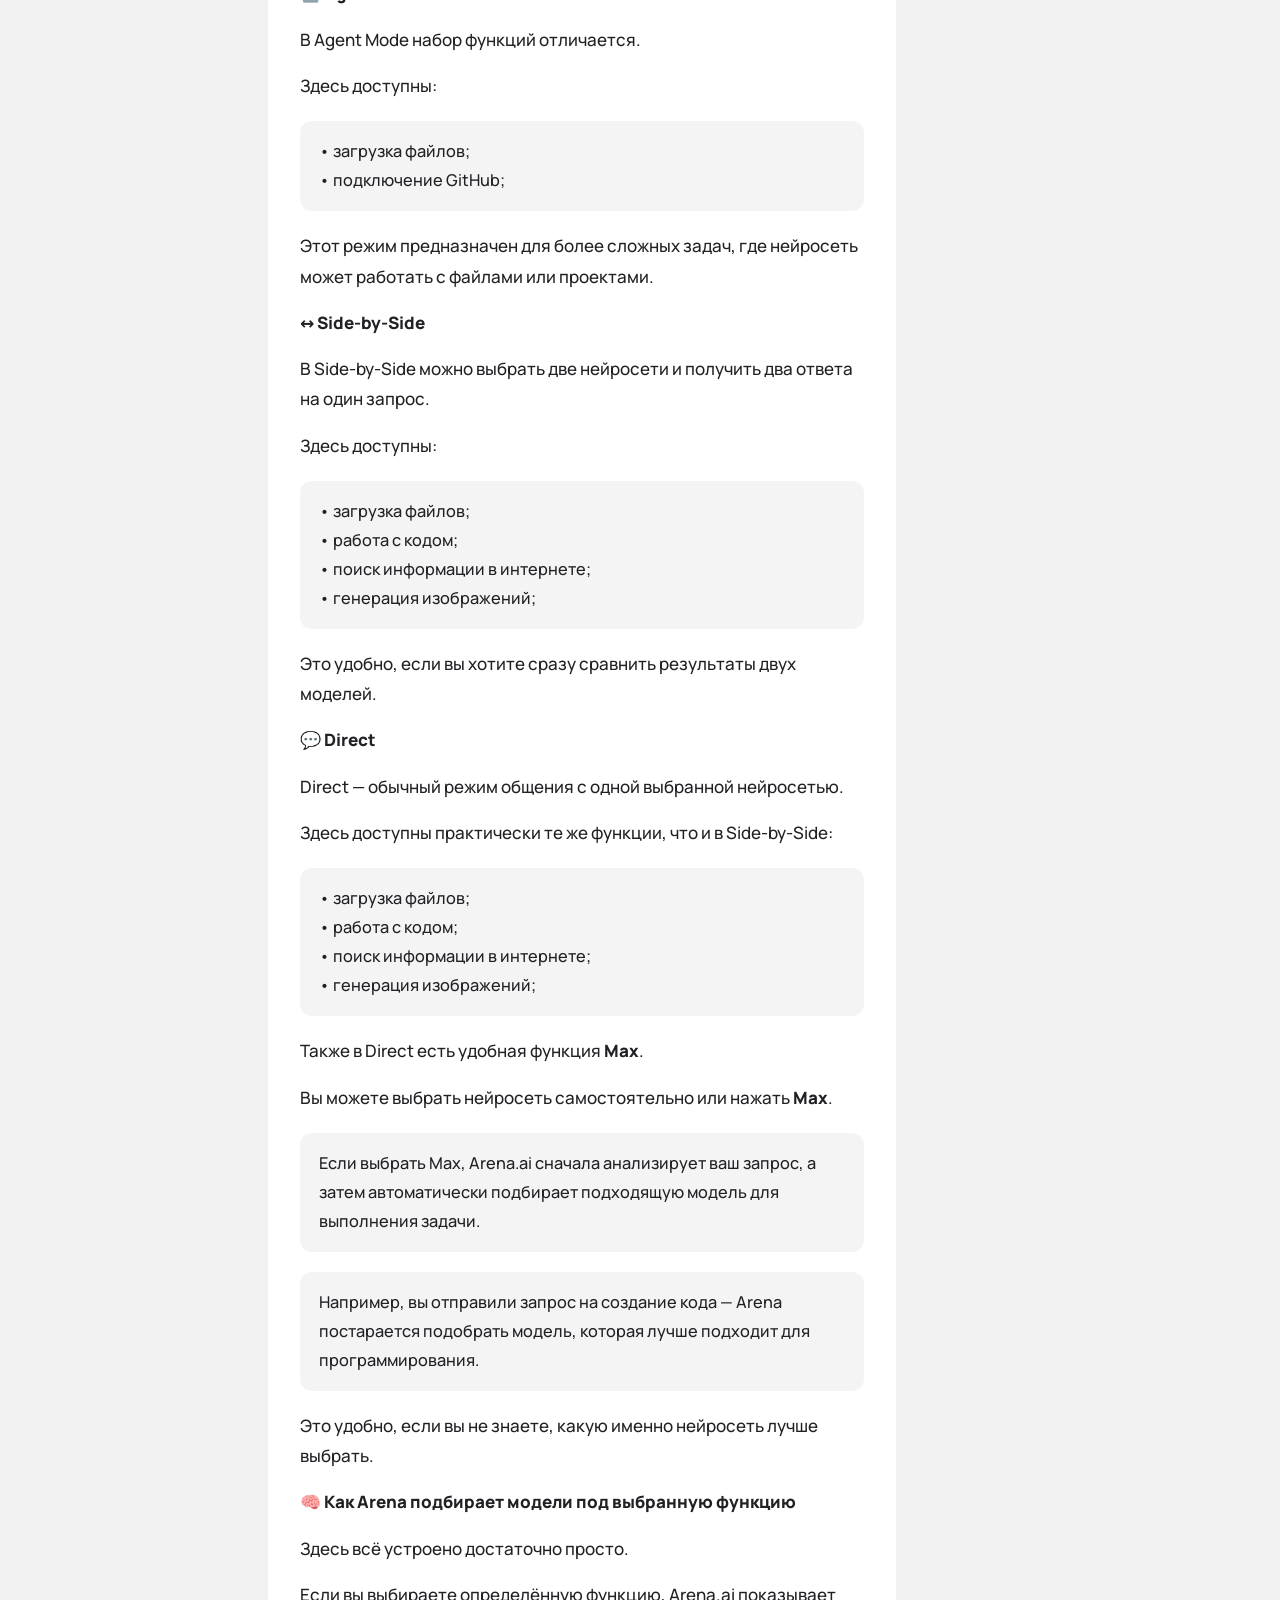
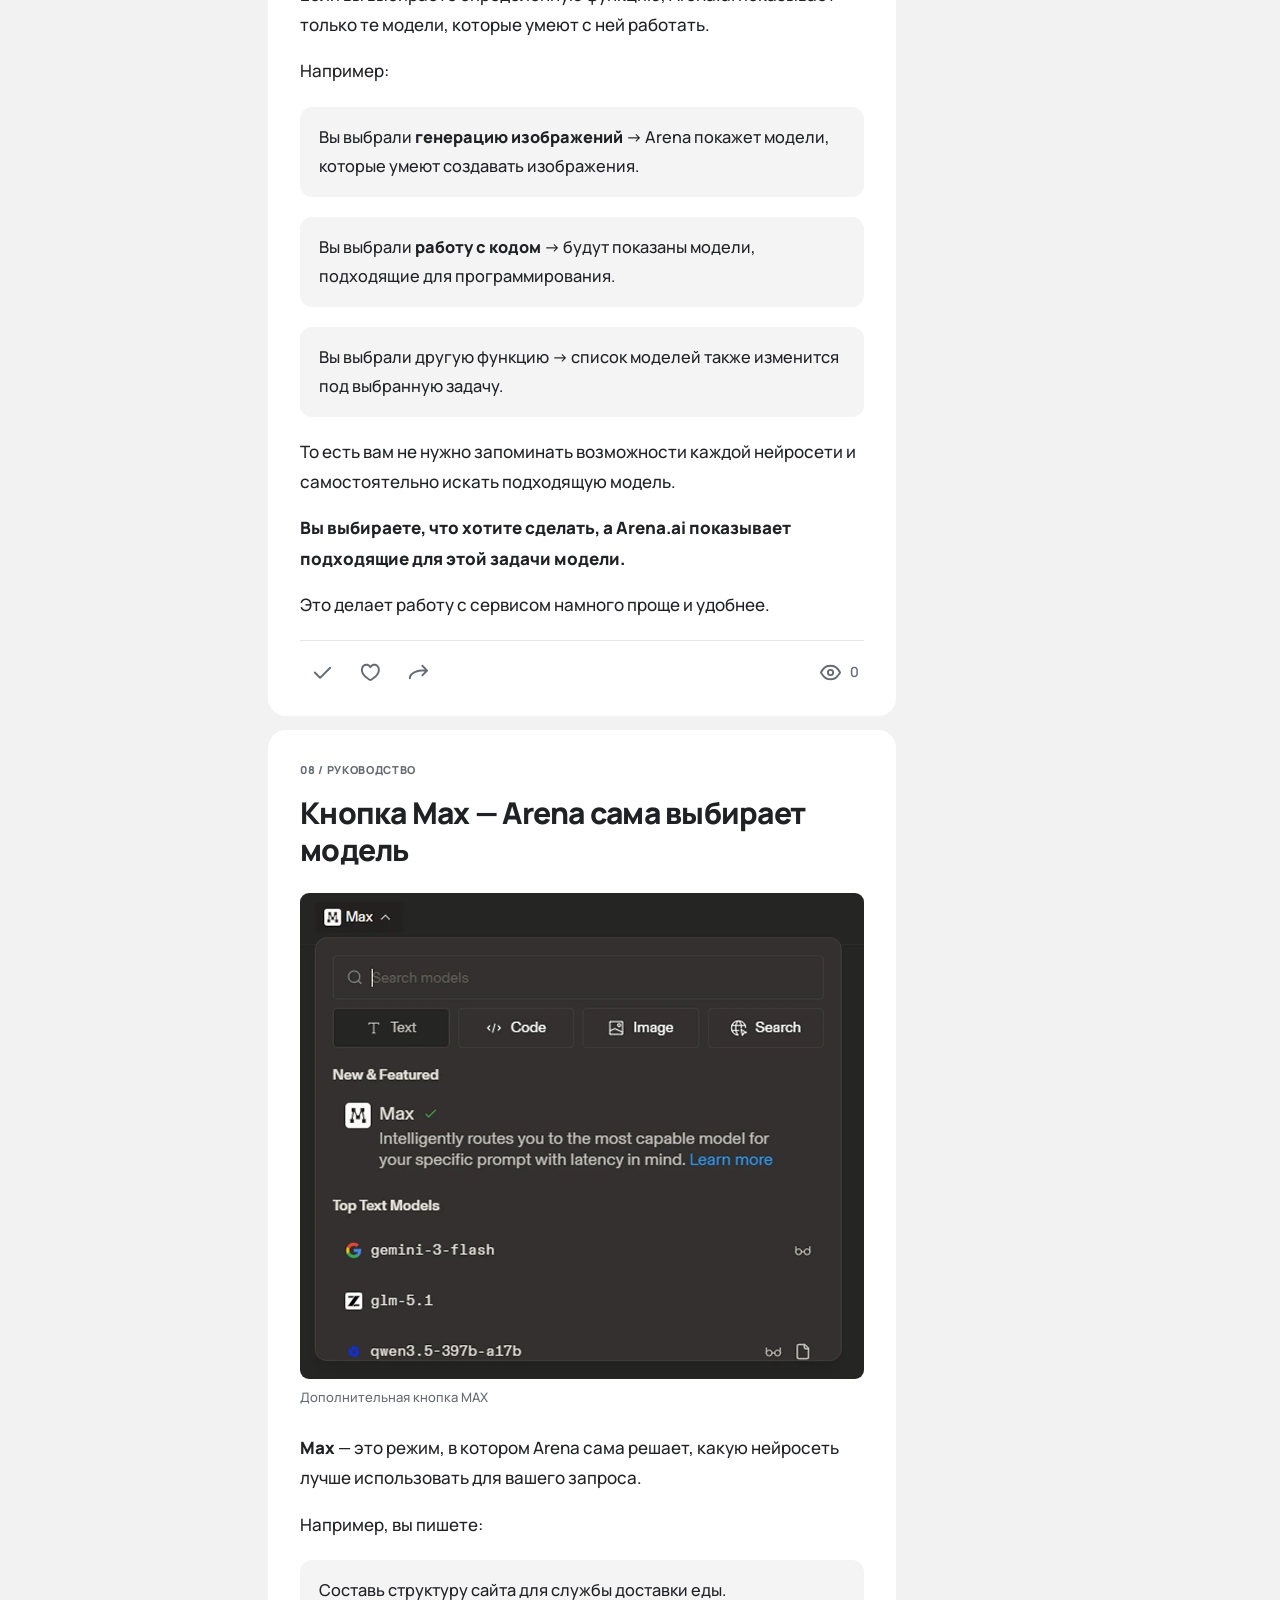
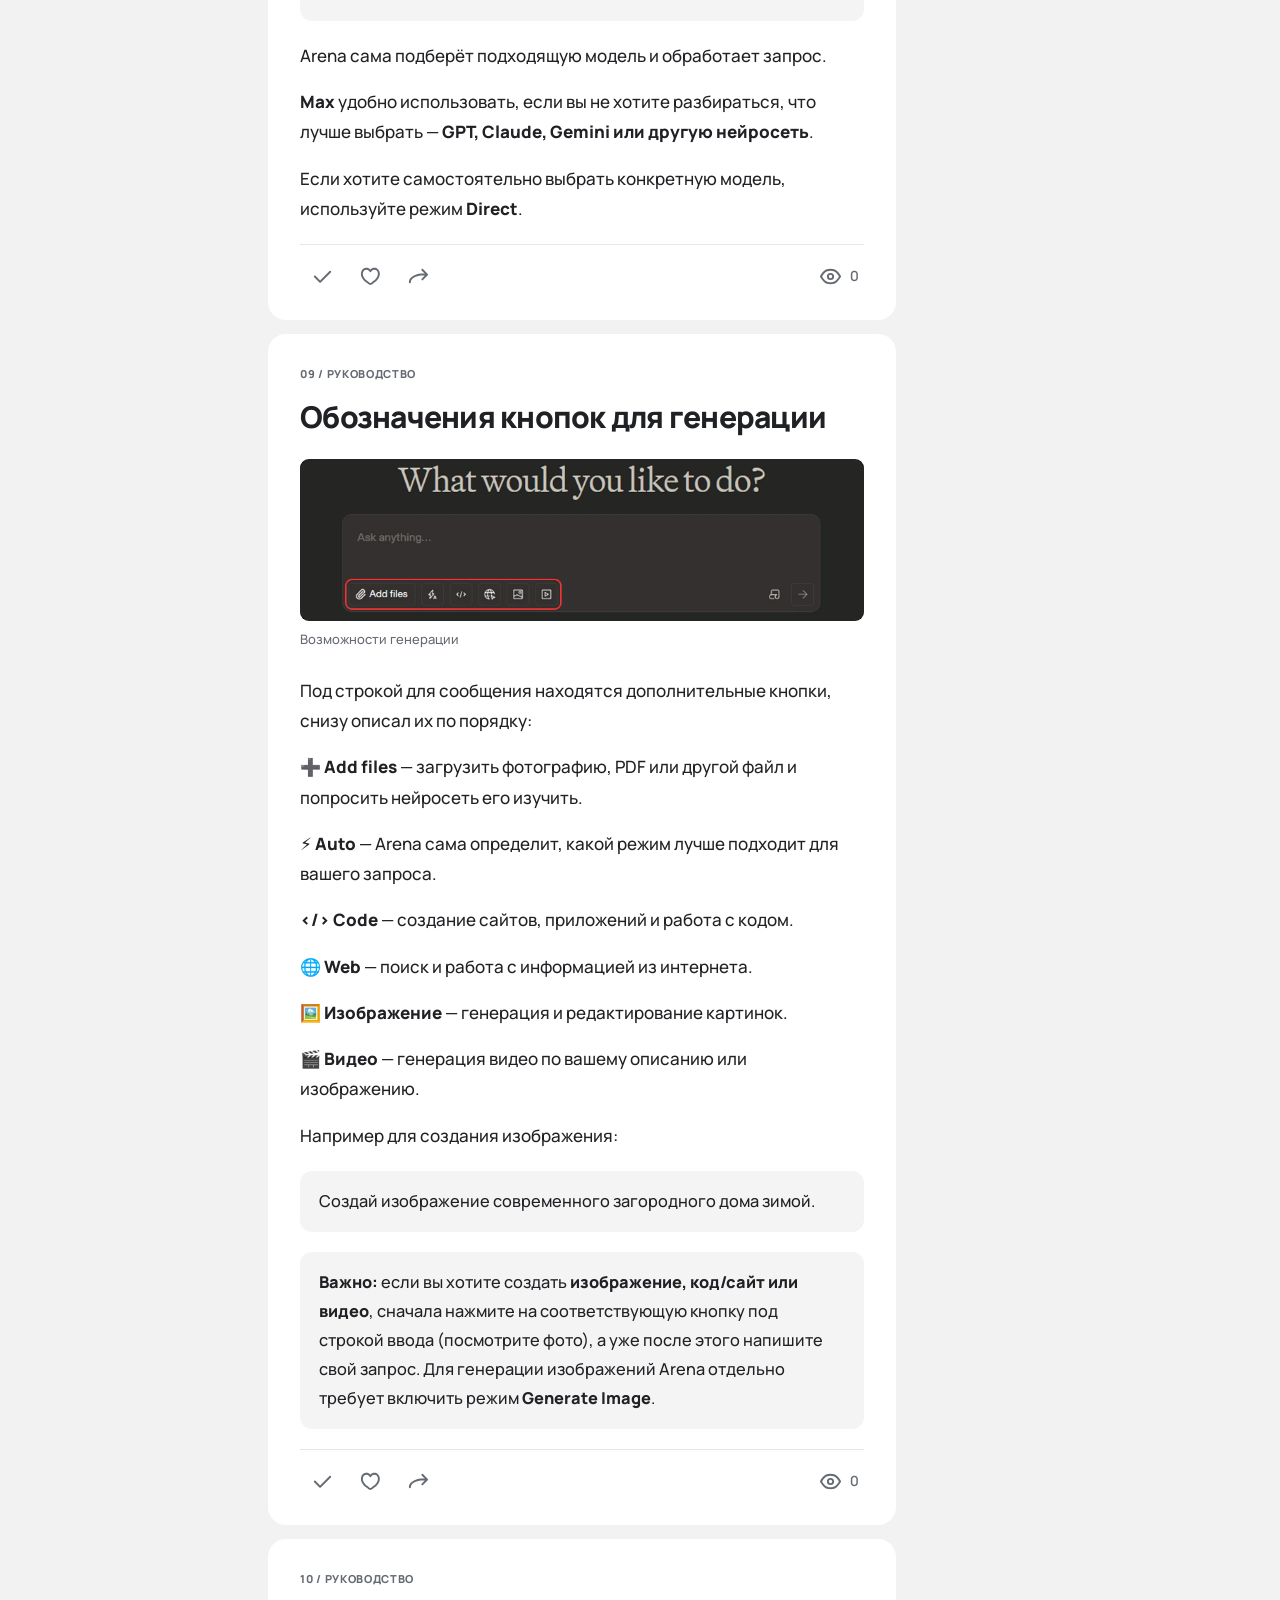
==== commit e92f1d5e: "Update guide" ====
--- a/index.html
+++ b/index.html
@@ -64,7 +64,7 @@
 <section aria-label="Быстрые переходы" class="quick-start">
 <a href="#chapter-6"><span class="quick-icon"><span aria-hidden="true" class="ui-icon"><i class="hgi hgi-stroke hgi-message-01"></i><svg fill="none" stroke="currentColor" stroke-linecap="round" stroke-linejoin="round" stroke-width="1.75" viewbox="0 0 24 24"><path d="M20 16a2 2 0 0 1-2 2H9l-5 3V6a2 2 0 0 1 2-2h12a2 2 0 0 1 2 2Z"></path><path d="M8 10h8m-8 4h5"></path></svg></span></span><span><b>Просто задать вопрос</b><small>Перейти к режиму Direct</small></span><span class="arrow"><span aria-hidden="true" class="ui-icon"><i class="hgi hgi-stroke hgi-arrow-right-01"></i><svg fill="none" stroke="currentColor" stroke-linecap="round" stroke-linejoin="round" stroke-width="1.75" viewbox="0 0 24 24"><path d="M4 12h15m-6-6 6 6-6 6"></path></svg></span></span></a><a href="#chapter-7"><span class="quick-icon"><span aria-hidden="true" class="ui-icon"><i class="hgi hgi-stroke hgi-ai-magic"></i><svg fill="none" stroke="currentColor" stroke-linecap="round" stroke-linejoin="round" stroke-width="1.75" viewbox="0 0 24 24"><path d="M12 2c1 6 4 9 10 10-6 1-9 4-10 10-1-6-4-9-10-10 6-1 9-4 10-10Z"></path></svg></span></span><span><b>Изучить инструменты</b><small>Файлы, код и генерации</small></span><span class="arrow"><span aria-hidden="true" class="ui-icon"><i class="hgi hgi-stroke hgi-arrow-right-01"></i><svg fill="none" stroke="currentColor" stroke-linecap="round" stroke-linejoin="round" stroke-width="1.75" viewbox="0 0 24 24"><path d="M4 12h15m-6-6 6 6-6 6"></path></svg></span></span></a><a href="#chapter-10"><span class="quick-icon"><span aria-hidden="true" class="ui-icon"><i class="hgi hgi-stroke hgi-clock-01"></i><svg fill="none" stroke="currentColor" stroke-linecap="round" stroke-linejoin="round" stroke-width="1.75" viewbox="0 0 24 24"><circle cx="12" cy="12" r="9"></circle><path d="M12 6v6l4 2"></path></svg></span></span><span><b>Посмотреть лимиты</b><small>Что нужно знать заранее</small></span><span class="arrow"><span aria-hidden="true" class="ui-icon"><i class="hgi hgi-stroke hgi-arrow-right-01"></i><svg fill="none" stroke="currentColor" stroke-linecap="round" stroke-linejoin="round" stroke-width="1.75" viewbox="0 0 24 24"><path d="M4 12h15m-6-6 6 6-6 6"></path></svg></span></span></a>
 </section><div class="mobile-learning progress-summary"><div class="progress-summary-head"><h3>Ваш прогресс</h3><strong data-learning-pct>0%</strong></div><div aria-label="Прогресс обучения" aria-valuemax="100" aria-valuemin="0" aria-valuenow="0" class="learning-meter" role="progressbar"><i data-learning-fill></i></div></div>
-<section class="video-card" id="video-guide"><div class="chapter-label">ВИДЕОУРОК · 28 МИН</div><h2>Видеоинструкция по Arena.ai</h2><p>Смотрите руководство прямо на этой странице, в удобном темпе.</p><div class="video-frame"><video controls="" controlslist="nodownload" hidden="" id="guide-video" playsinline="" preload="none"></video><button class="video-start" id="video-start" type="button"><span aria-hidden="true" class="ui-icon"><i class="hgi hgi-stroke hgi-play-circle"></i><svg fill="none" stroke="currentColor" stroke-linecap="round" stroke-linejoin="round" stroke-width="1.75" viewbox="0 0 24 24"><circle cx="12" cy="12" r="9"></circle><path d="m10 8 6 4-6 4Z"></path></svg></span> Смотреть видео</button></div><p class="video-message" id="video-message" role="status"></p><button type="button" id="video-retry" class="action video-fallback" hidden>Повторить загрузку</button><div hidden="" id="video-chapters"><h3>Главы видео</h3><div id="timecodes"></div></div></section>
+<section class="video-card" id="video-guide"><aside class="video-update-notice" aria-label="Гайд обновляется"><span class="video-update-icon" aria-hidden="true"><svg viewBox="0 0 24 24" fill="none" stroke="currentColor" stroke-width="1.7" stroke-linecap="round" stroke-linejoin="round"><circle cx="12" cy="12" r="9"/><path d="M12 11v5m0-9h.01"/></svg></span><div><strong>Гайд обновляется</strong><p>Сейчас здесь доступна предыдущая версия гайда. Мы оставили её, чтобы вы могли познакомиться с интерфейсом и понять, за что отвечает каждая функция. Некоторые детали могут отличаться от текущей версии Arena.ai. Вы можете посмотреть видео чтобы увидеть новый дизайн.</p></div></aside><div class="chapter-label">ВИДЕОУРОК · 28 МИН</div><h2>Видеоинструкция по Arena.ai</h2><p>Смотрите руководство прямо на этой странице, в удобном темпе.</p><div class="video-frame"><video controls="" controlslist="nodownload" hidden="" id="guide-video" playsinline="" preload="none"></video><button class="video-start" id="video-start" type="button"><span aria-hidden="true" class="ui-icon"><i class="hgi hgi-stroke hgi-play-circle"></i><svg fill="none" stroke="currentColor" stroke-linecap="round" stroke-linejoin="round" stroke-width="1.75" viewbox="0 0 24 24"><circle cx="12" cy="12" r="9"></circle><path d="m10 8 6 4-6 4Z"></path></svg></span> Смотреть видео</button></div><p class="video-message" id="video-message" role="status"></p><button type="button" id="video-retry" class="action video-fallback" hidden>Повторить загрузку</button><div hidden="" id="video-chapters"><h3>Главы видео</h3><div id="timecodes"></div></div></section>
 <div class="intro" id="intro">
 <div class="intro-label">ПЕРЕД НАЧАЛОМ</div>
 <figure class="media">
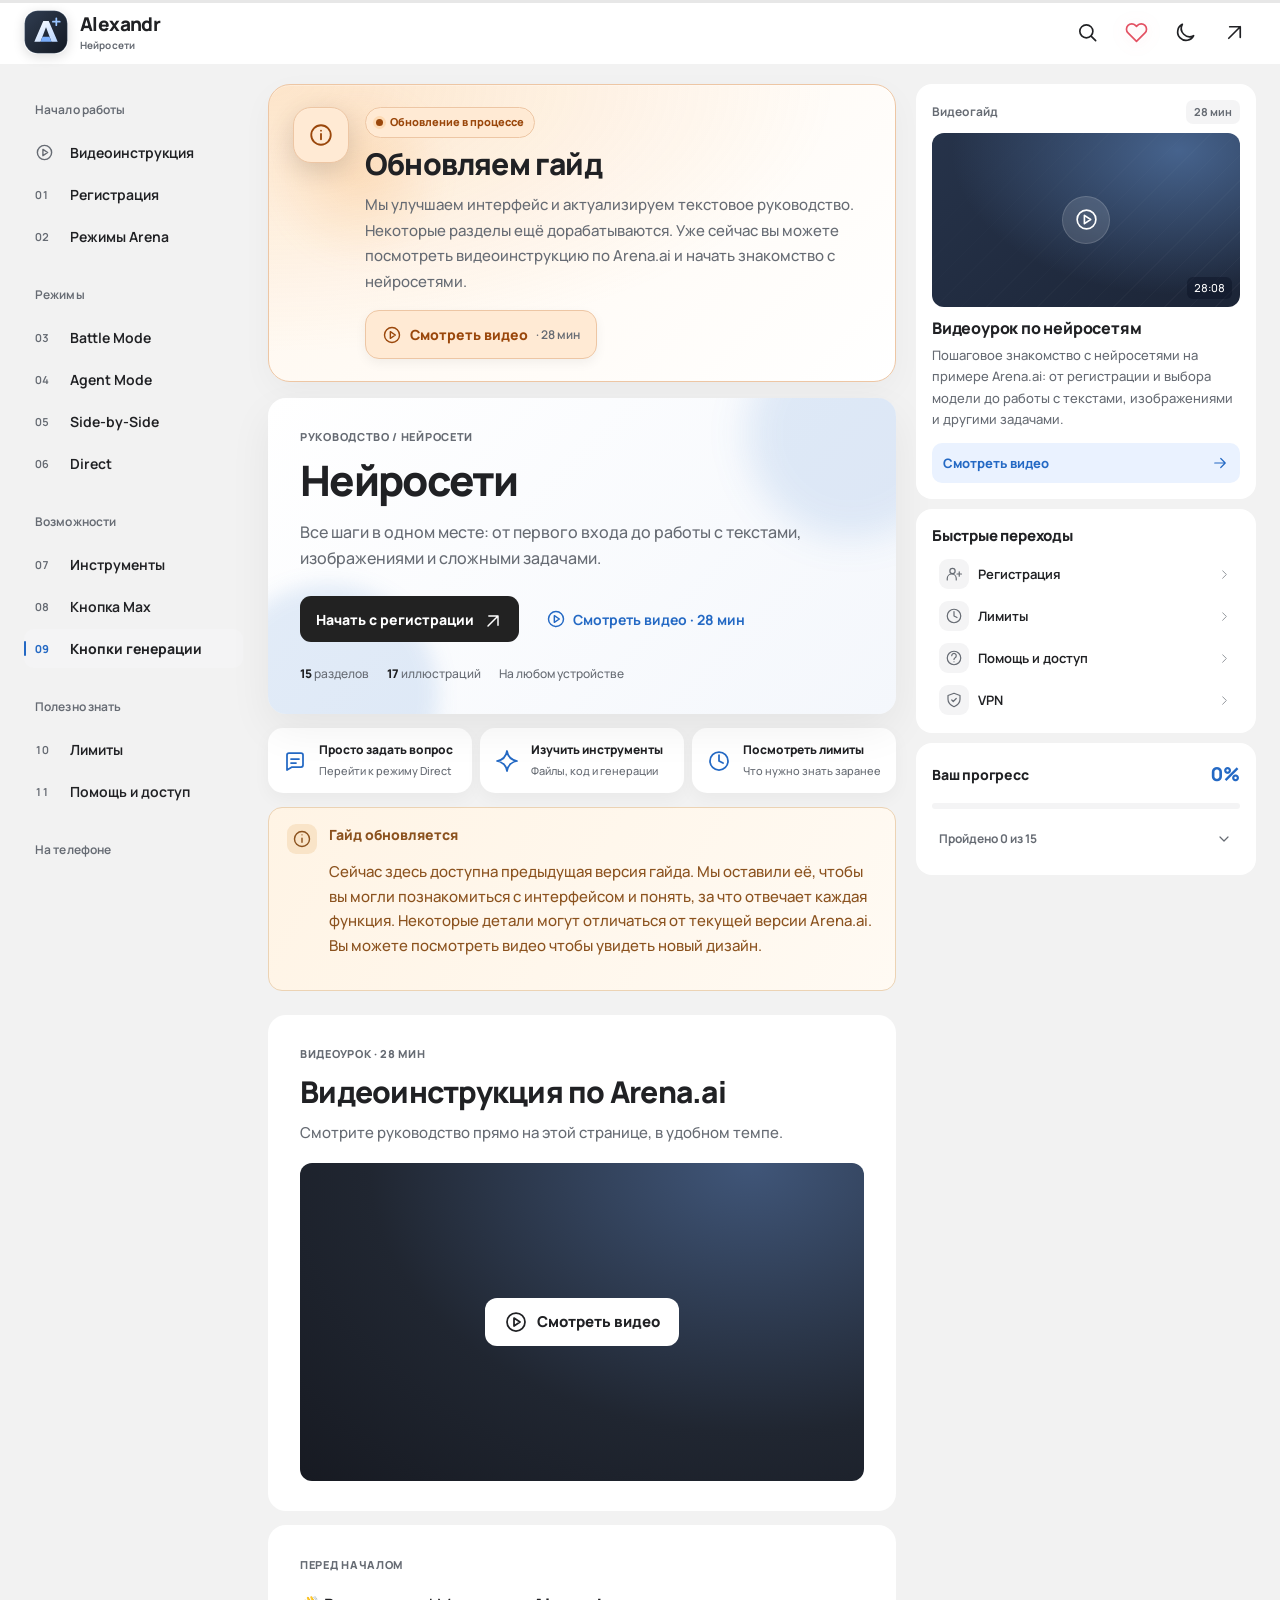
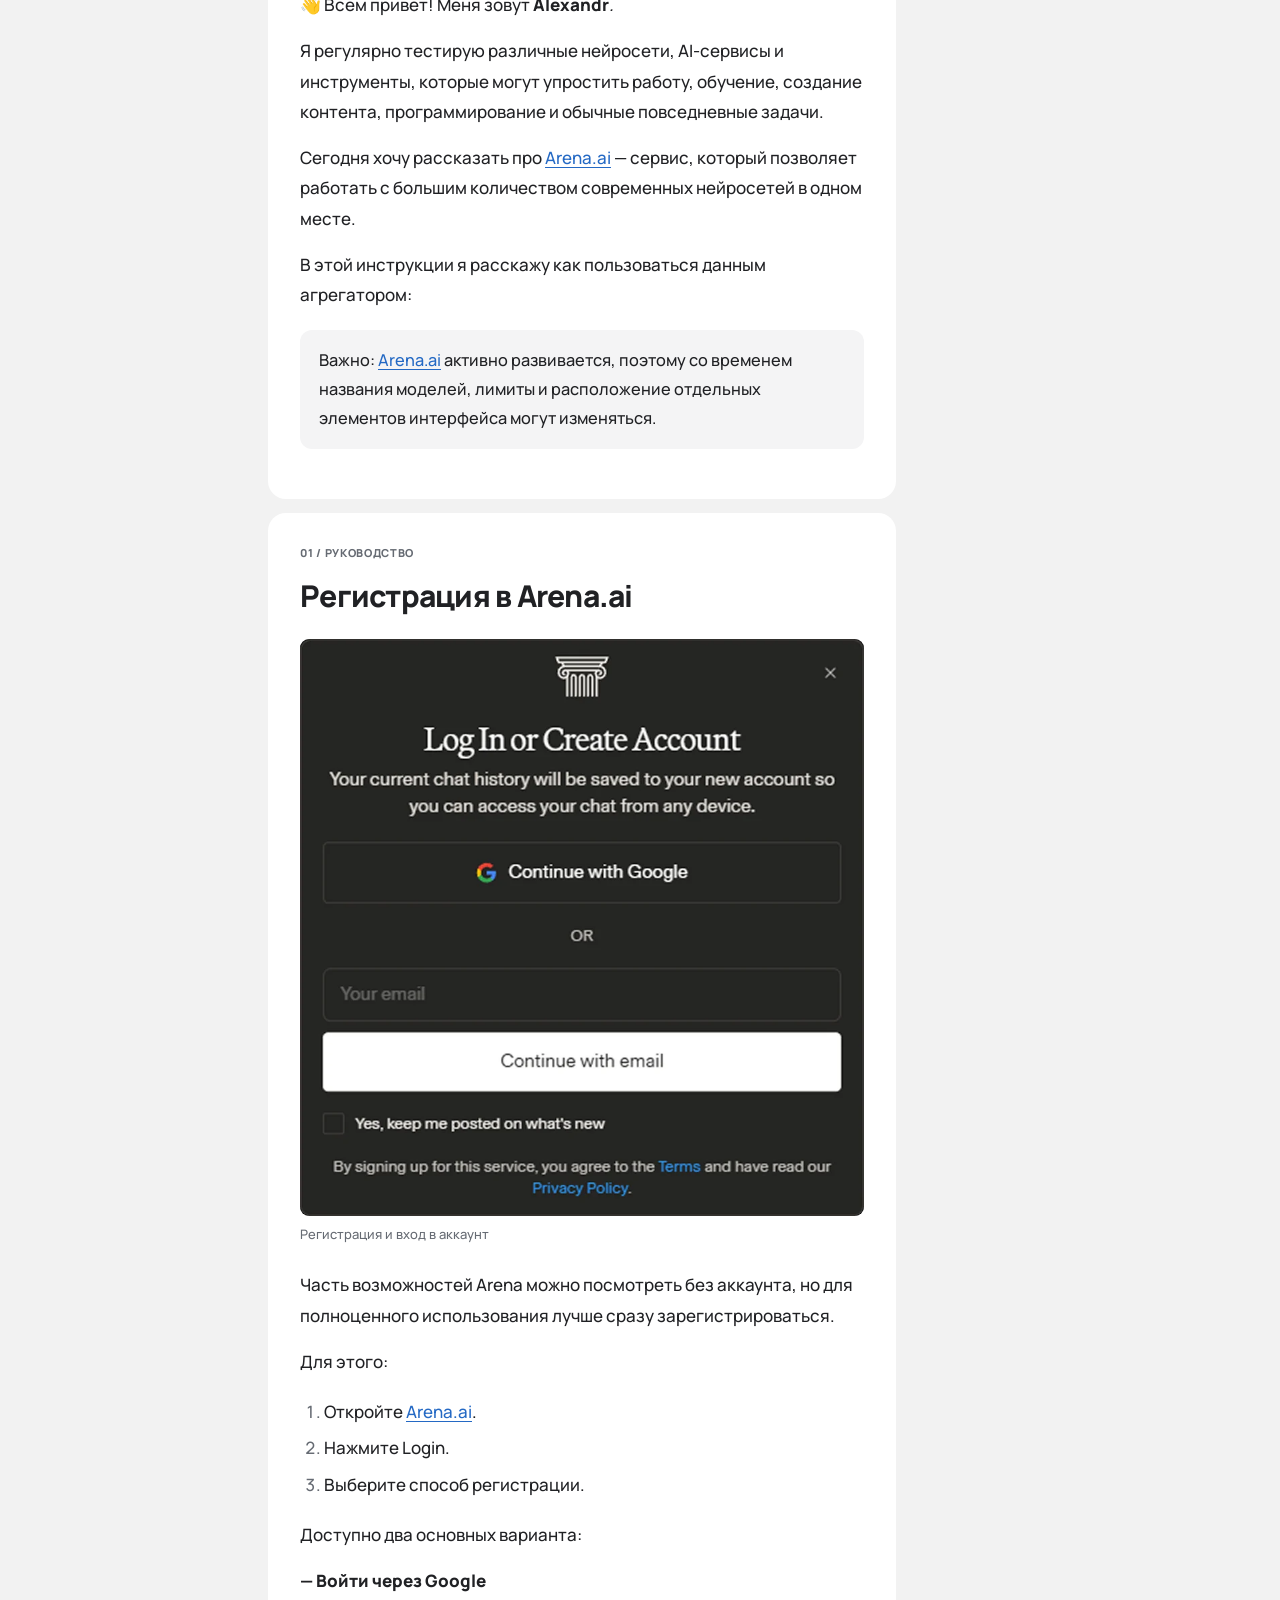
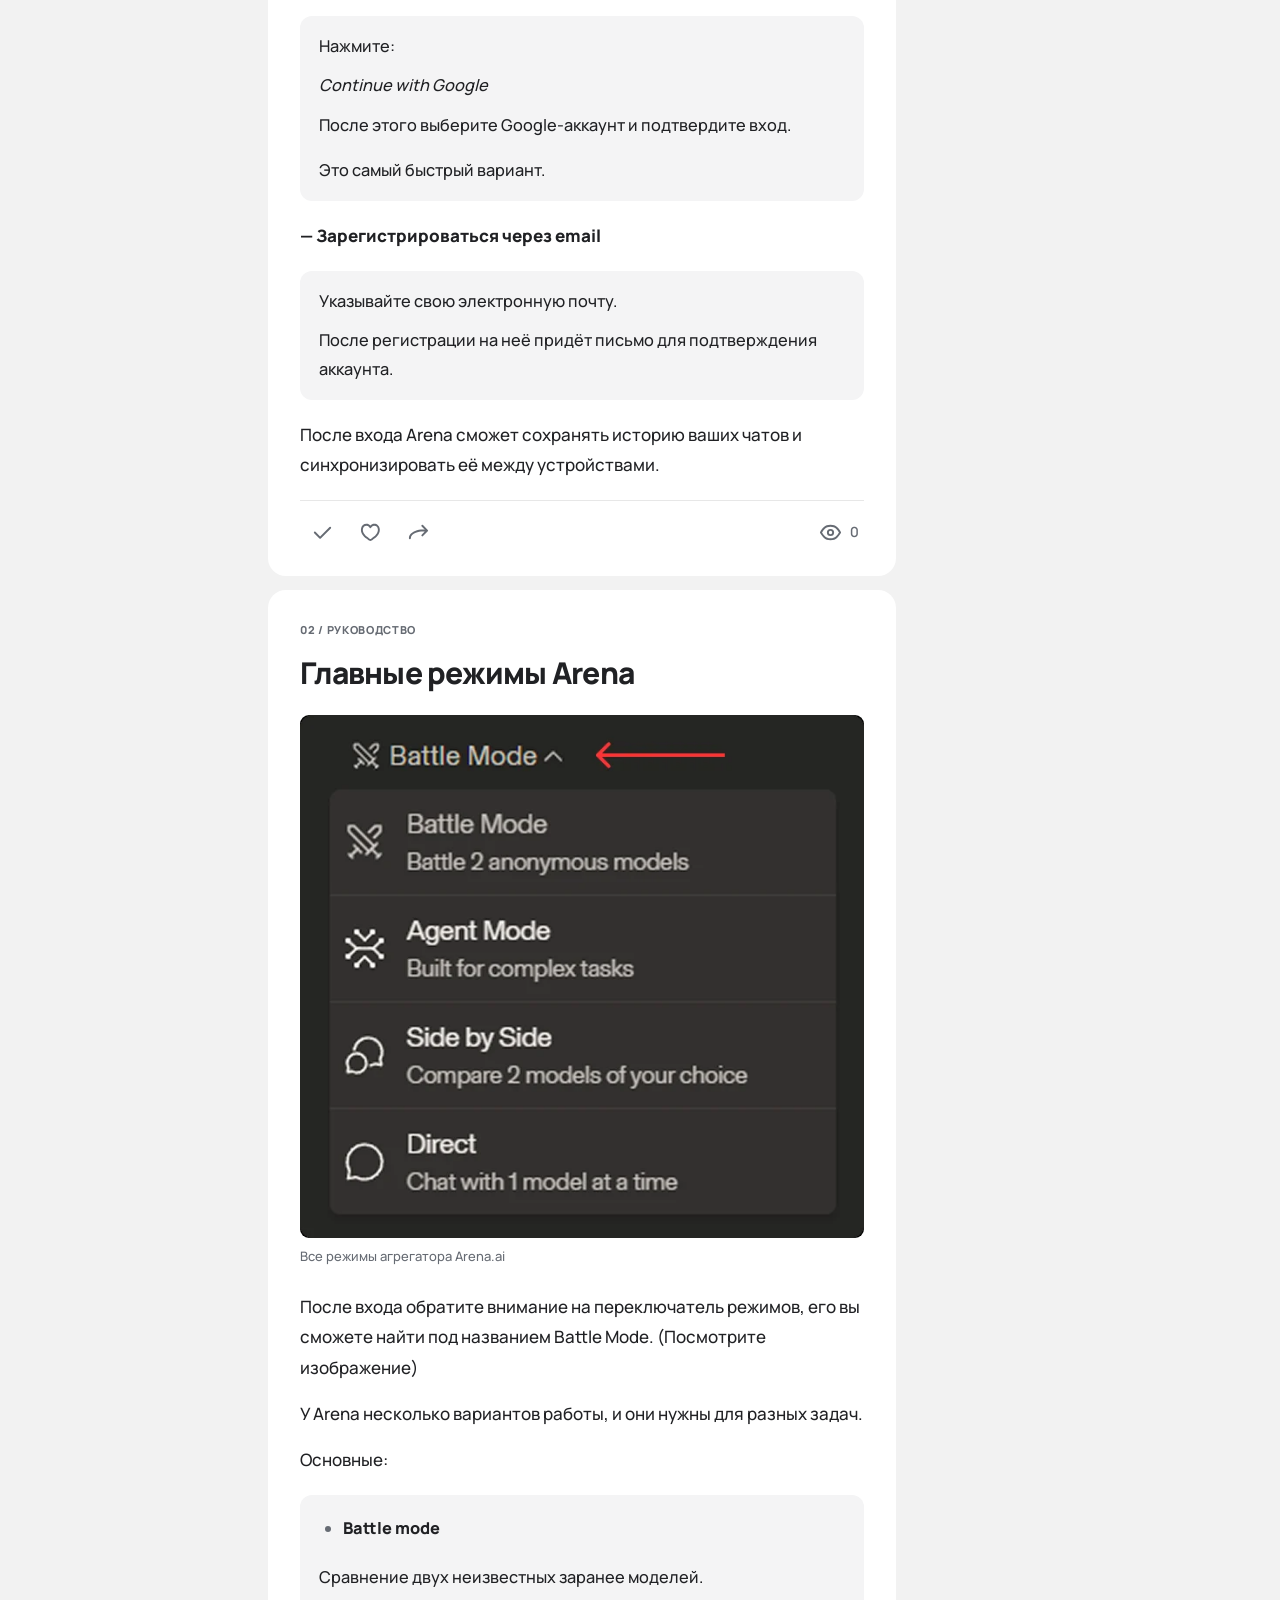
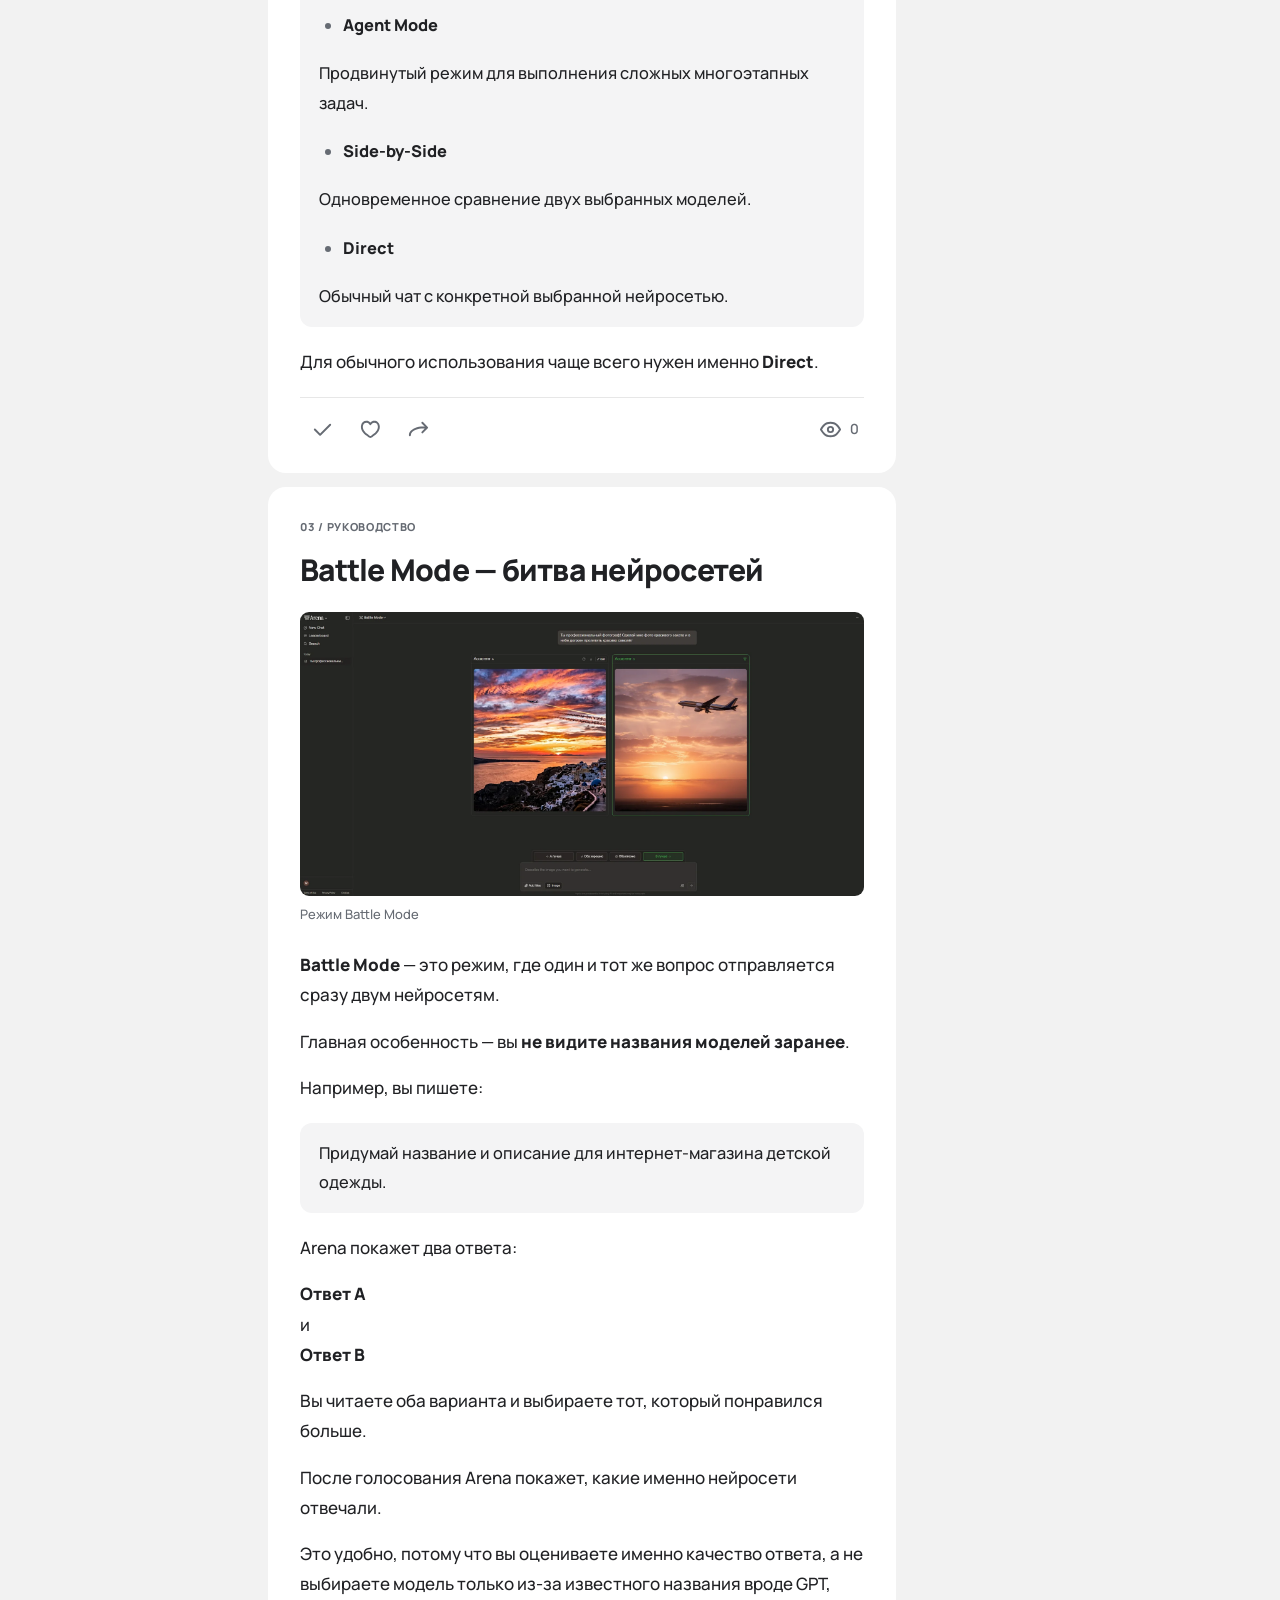
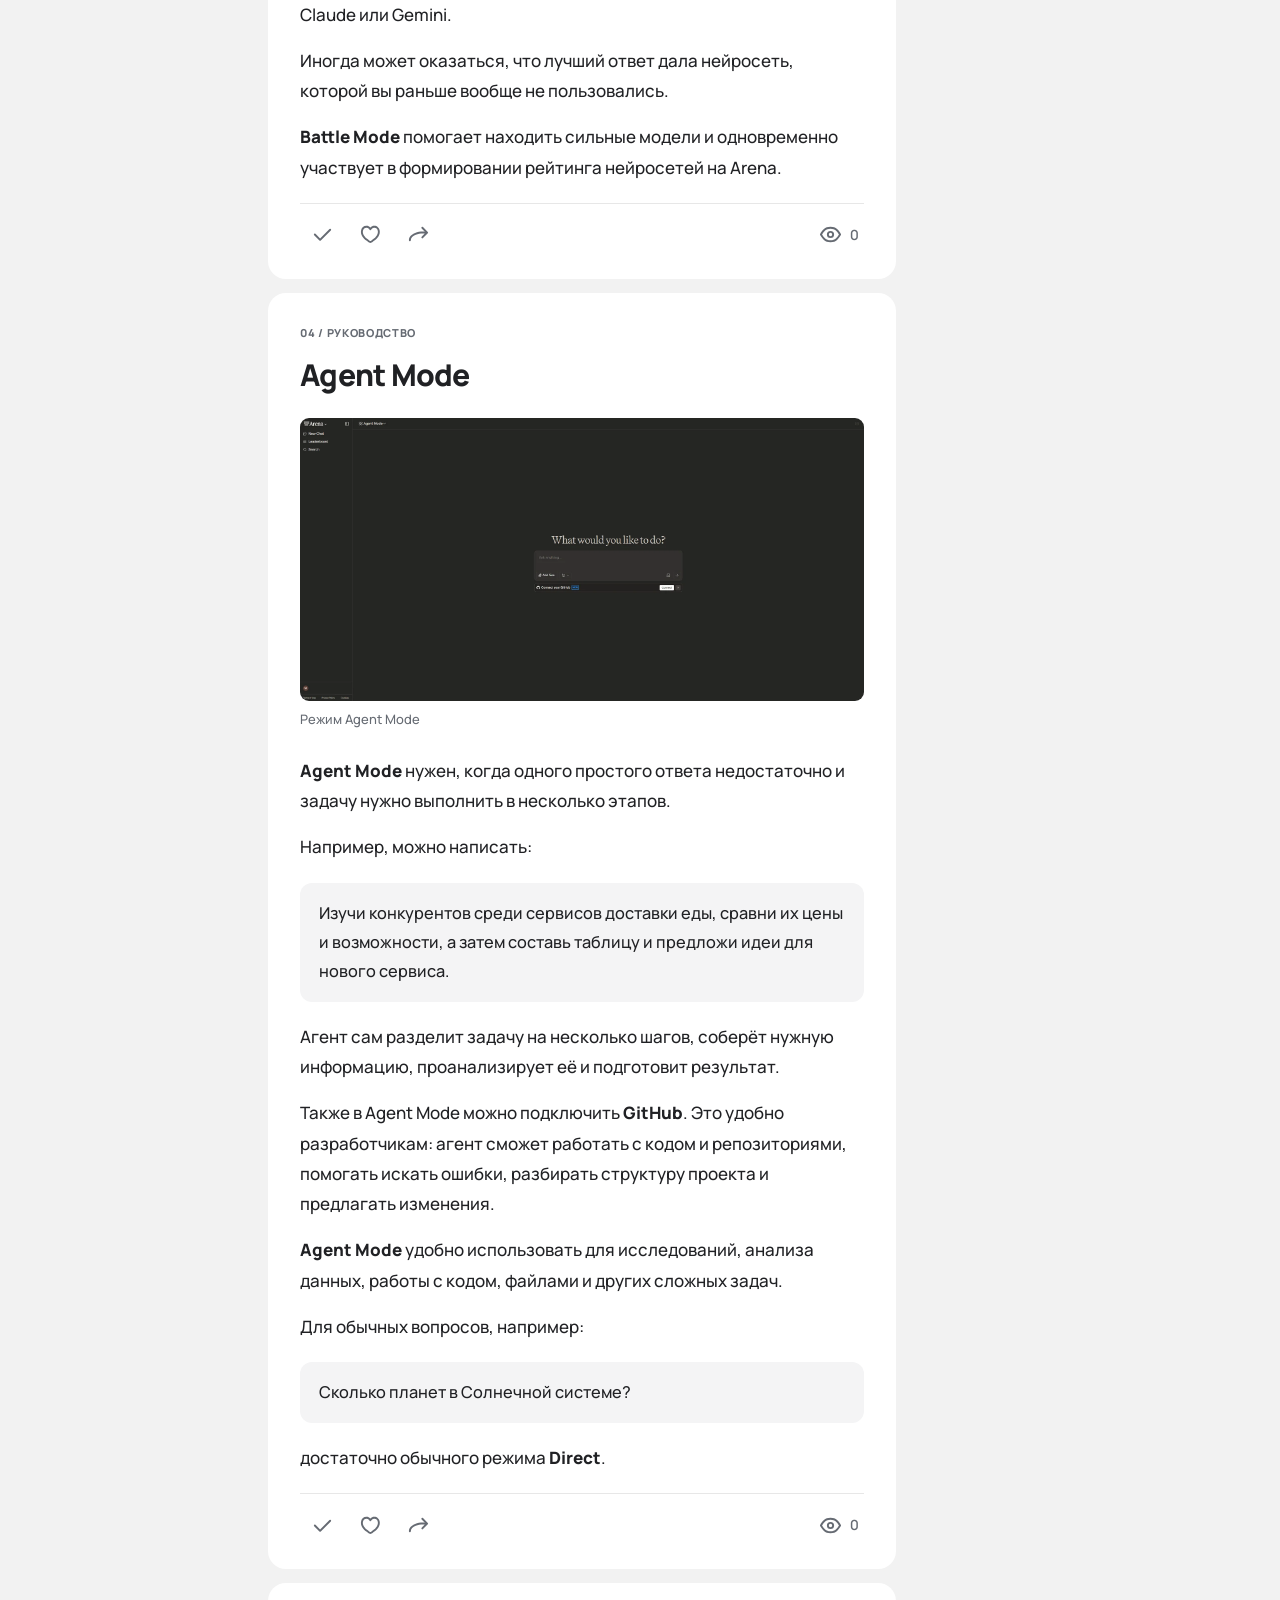
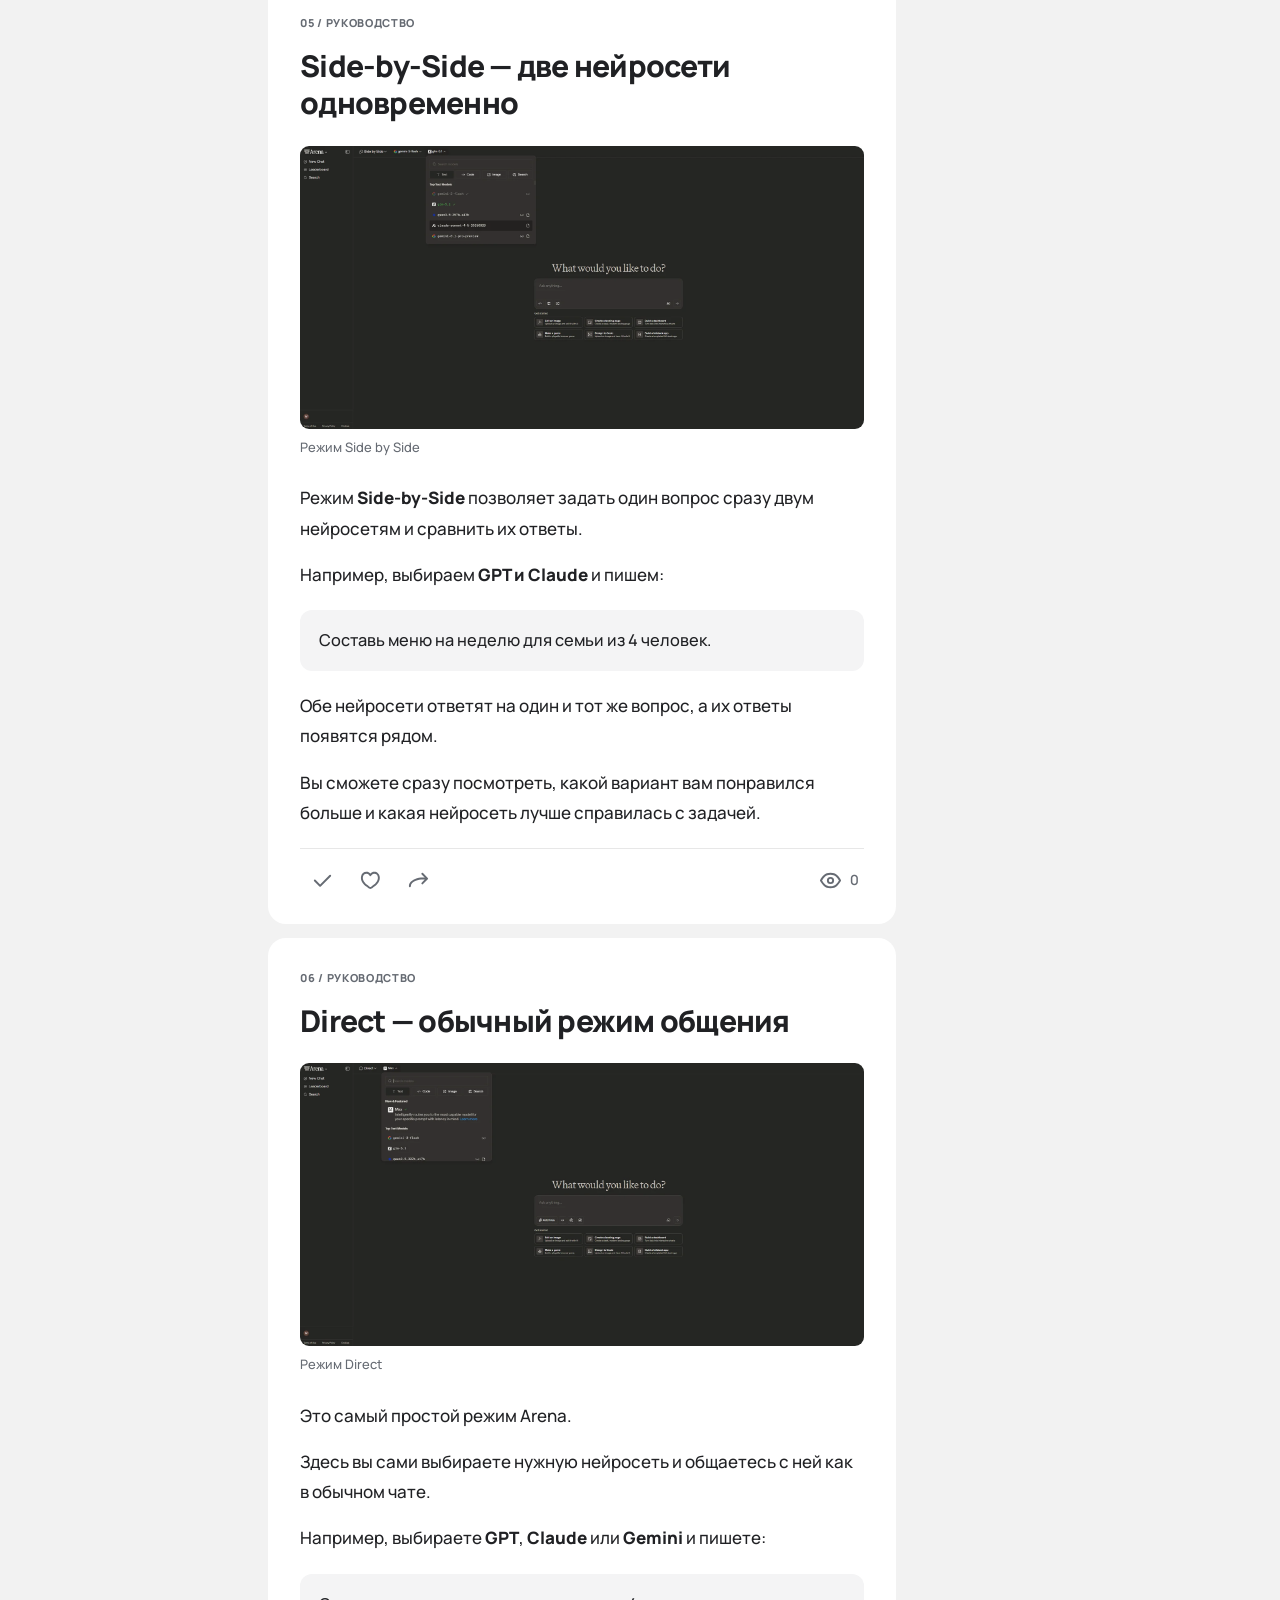
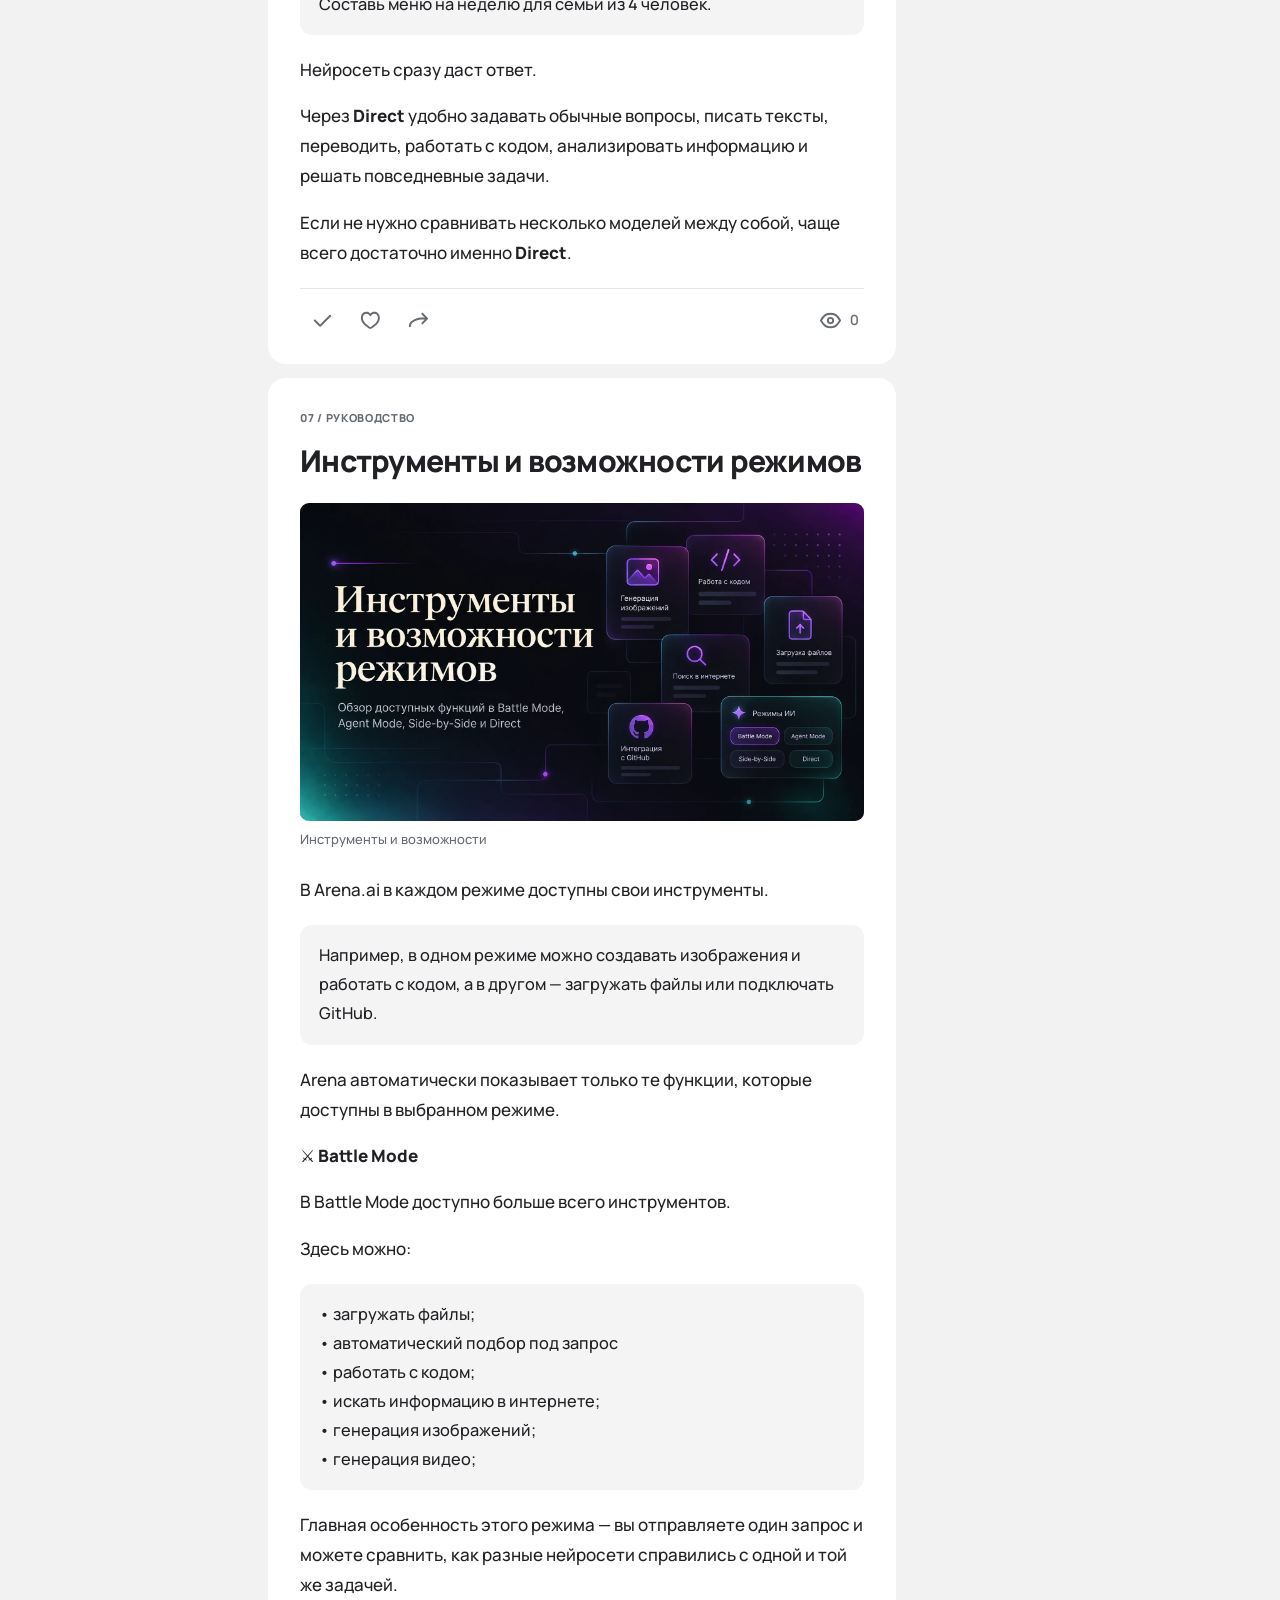
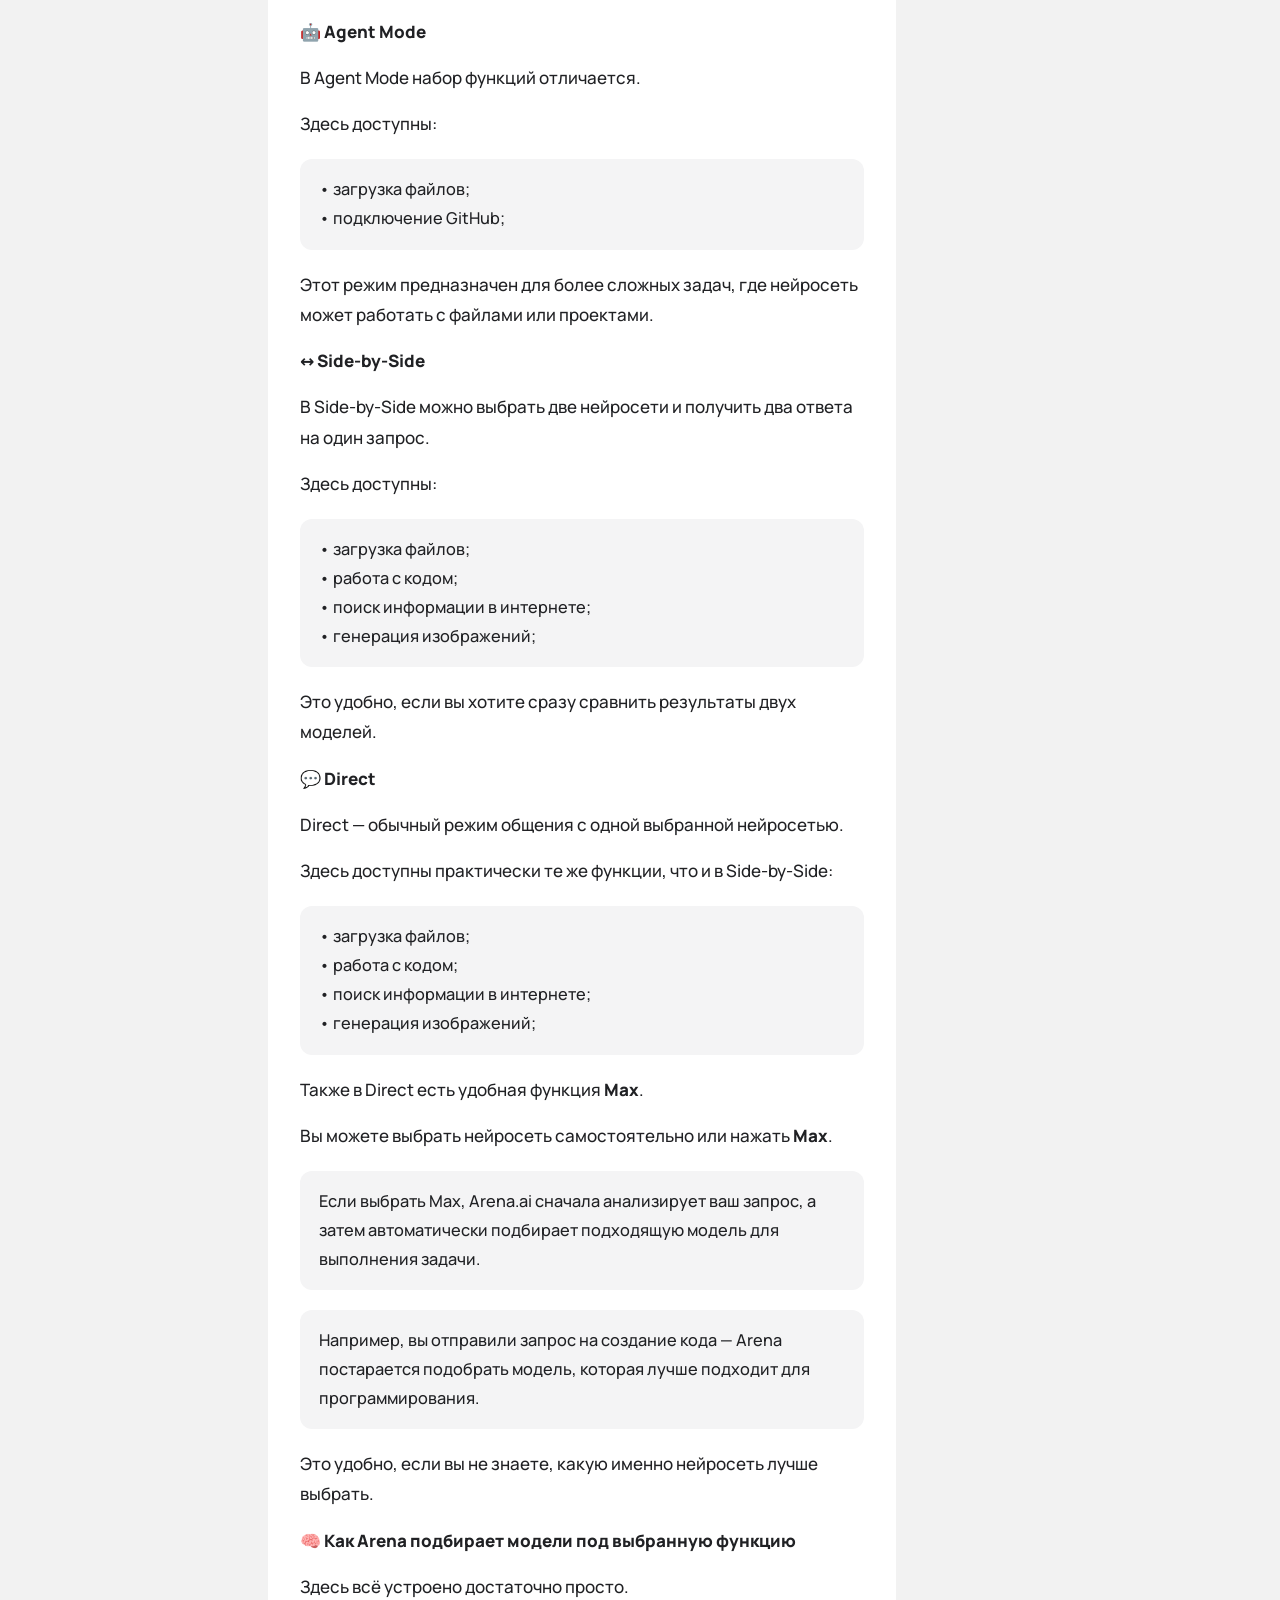
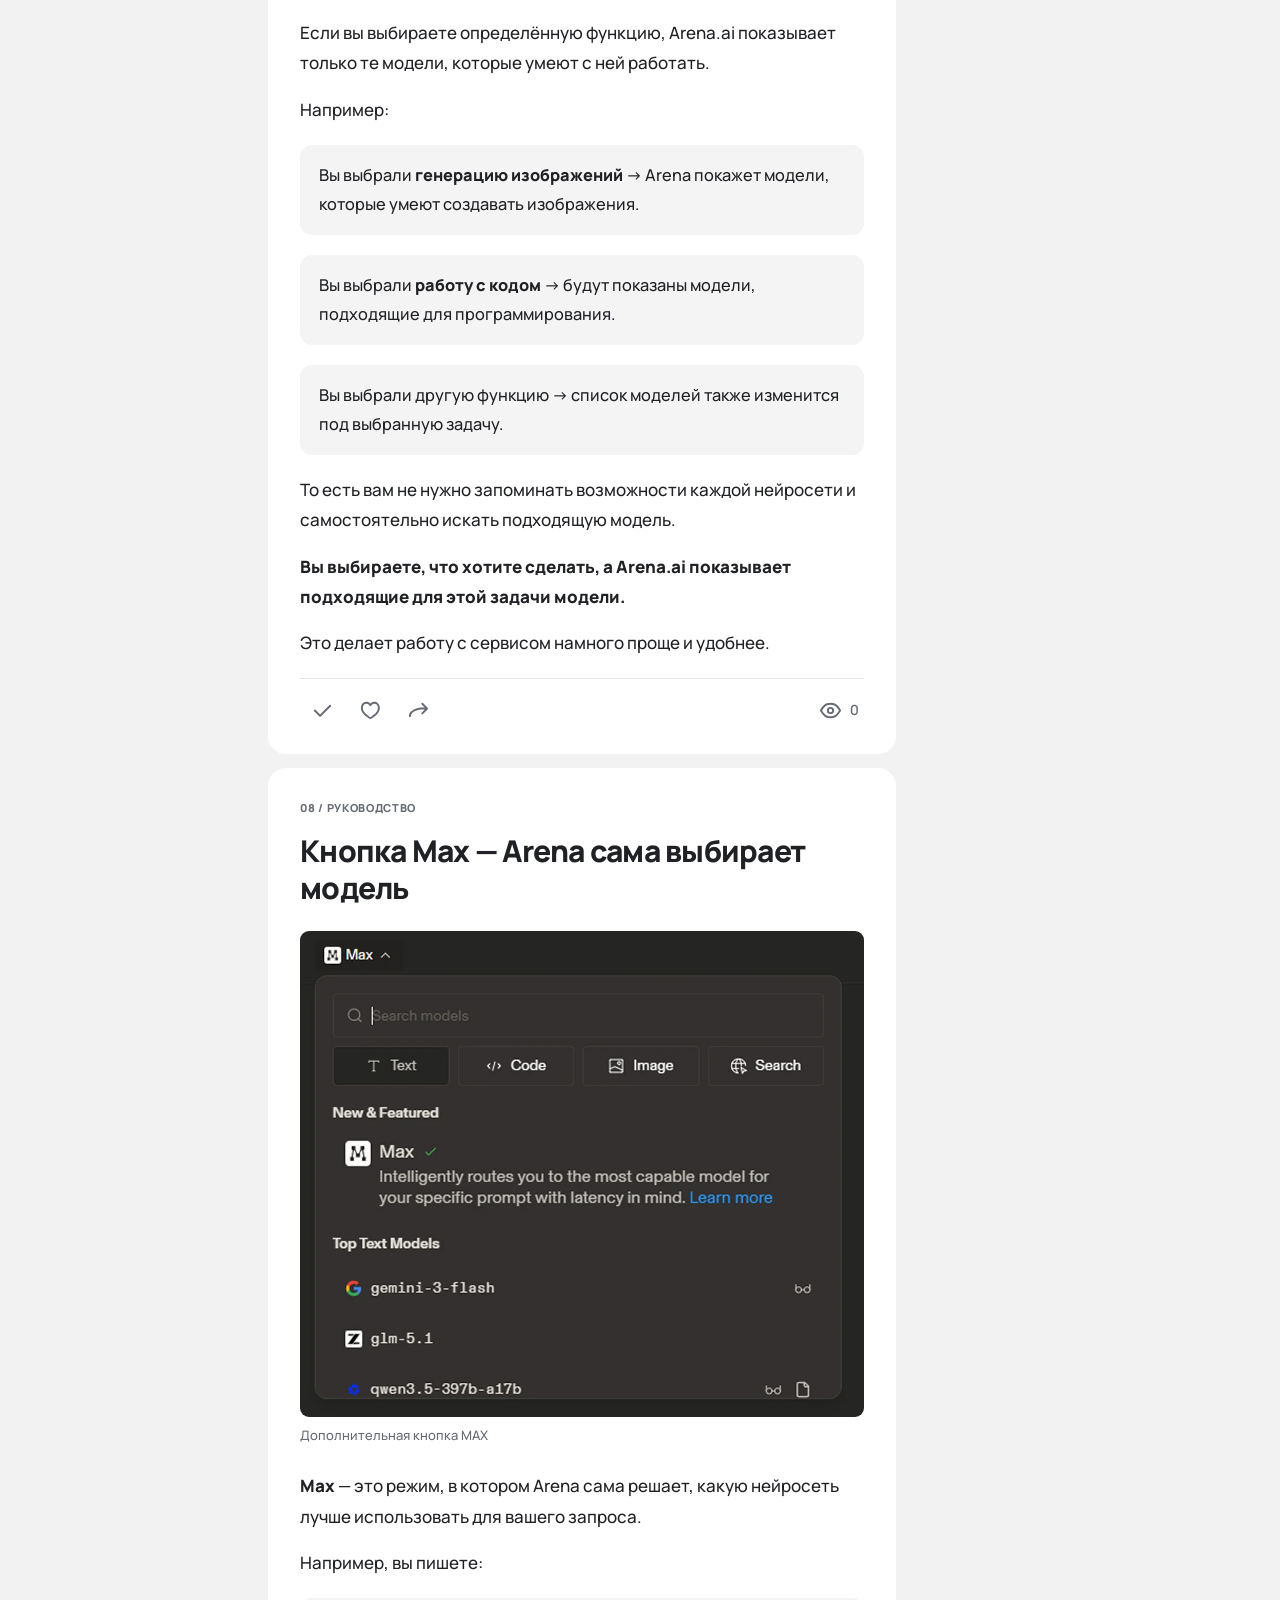
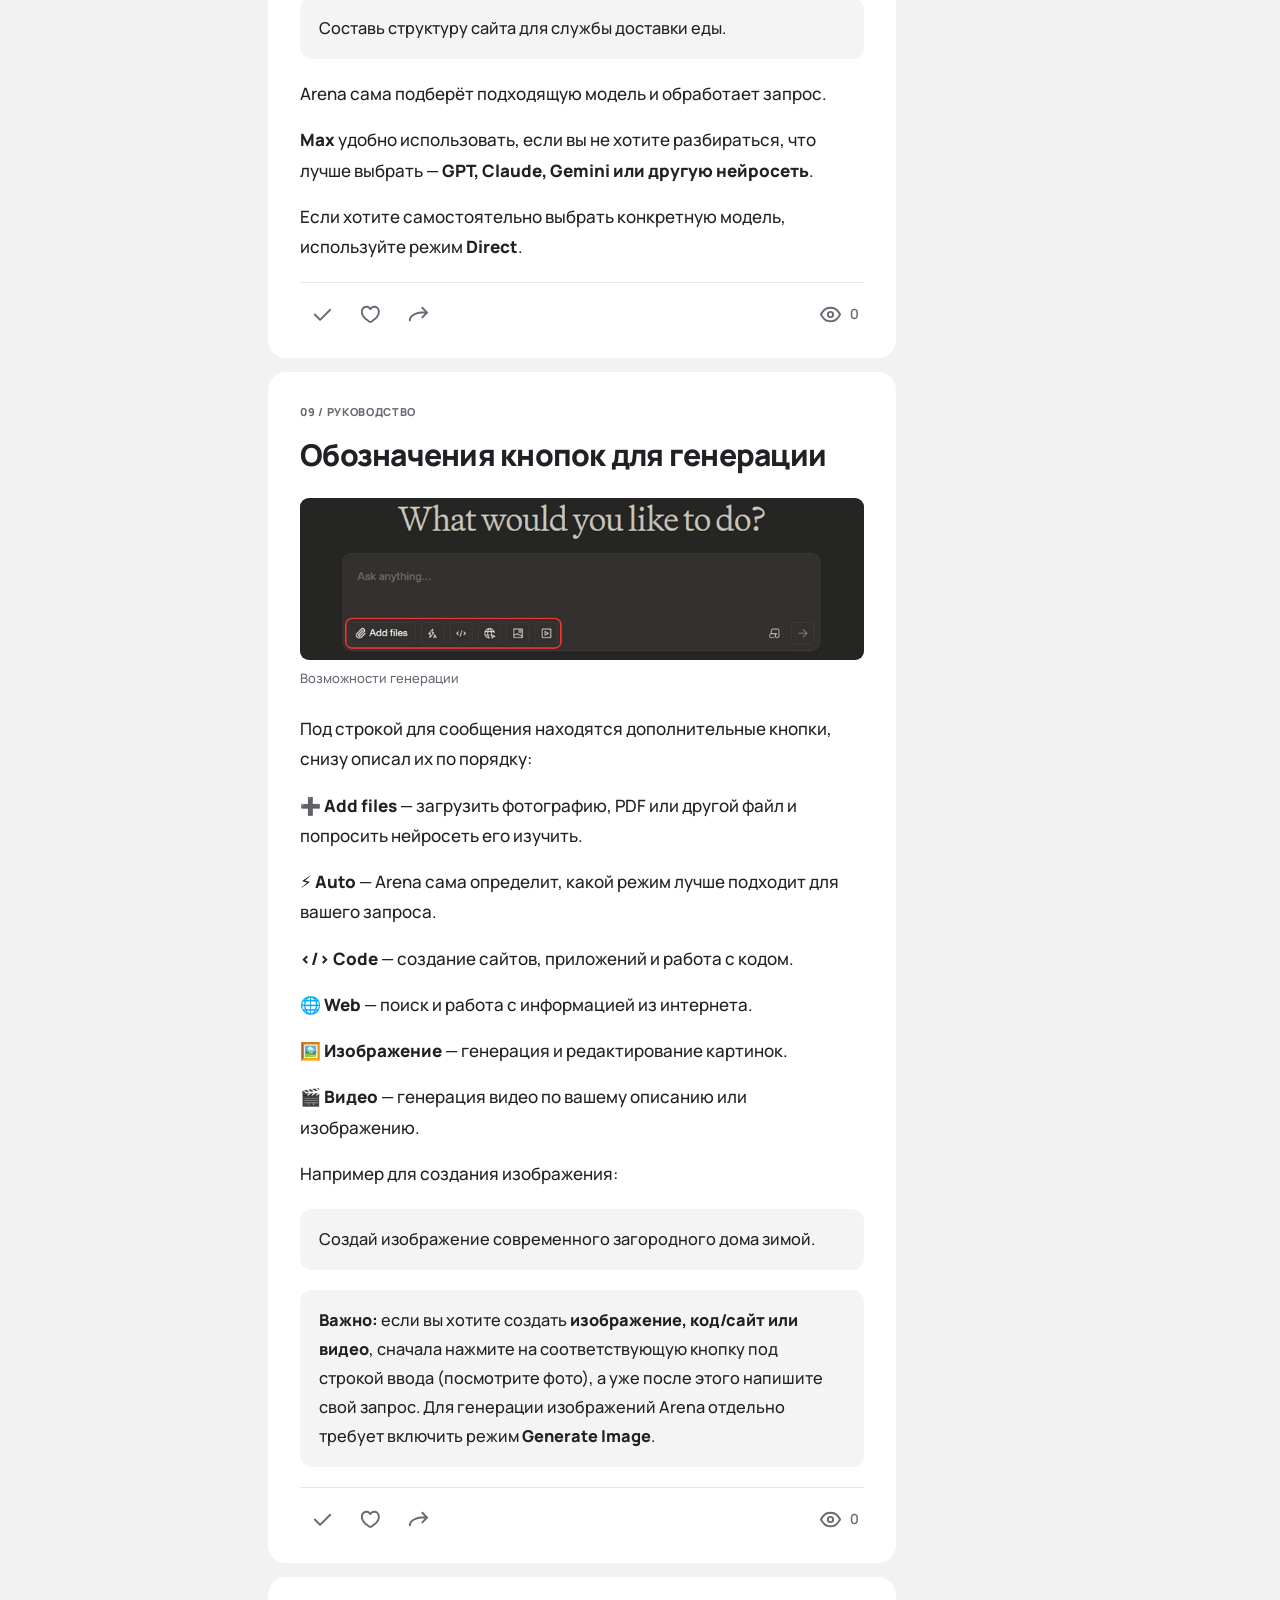
==== commit 1190759f: "Update block" ====
--- a/index.html
+++ b/index.html
@@ -1,837 +1,2246 @@
-<!DOCTYPE html>
+<!doctype html>
 
 <html lang="ru">
-<head>
-<meta charset="utf-8"/>
-<meta content="width=device-width,initial-scale=1" name="viewport"/>
-<meta content="#ffffff" name="theme-color"/>
-<meta content="Нейросети: интерактивное руководство от Alexandr, видеоинструкции, готовые промпты и ответы на вопросы." name="description"/>
-<title>Нейросети — интерактивный гайд | Alexandr</title>
-<link href="assets/base.css?v=5.10.13" rel="stylesheet"/><link href="assets/interactive.css?v=5.10.13" rel="stylesheet"/>
-<link href="https://fonts.googleapis.com" rel="preconnect"/><link crossorigin="" href="https://fonts.gstatic.com" rel="preconnect"/><link href="https://fonts.googleapis.com/css2?family=Manrope:wght@200..800&amp;display=swap" rel="stylesheet"/><link href="https://use.hugeicons.com/font/icons.css" id="hugeicons-css" rel="stylesheet"/><link href="manifest.webmanifest" rel="manifest"/><link href="assets/icon-192.png" rel="icon"/><link href="assets/icon-192.png" rel="apple-touch-icon"/></head>
-<body>
-<a class="skip" href="#guide">Перейти к инструкции</a>
-<div class="reading-progress" aria-hidden="true"><div class="progress" id="progress"></div></div>
-<header class="header">
-<div class="header-inner"><a class="brand" href="#guide"><span class="brand-symbol" aria-hidden="true"><img src="assets/brand.svg" width="44" height="44" alt=""/></span><span>Alexandr<span class="brand-sub">Нейросети</span></span></a><div class="header-right"><div class="reading-bar" id="reading-bar"><div class="search-panel" hidden="" id="search-panel"><label class="search-box"><span aria-hidden="true" class="ui-icon"><i class="hgi hgi-stroke hgi-search-01"></i><svg fill="none" stroke="currentColor" stroke-linecap="round" stroke-linejoin="round" stroke-width="1.75" viewbox="0 0 24 24"><circle cx="10.8" cy="10.8" r="6.8"></circle><path d="m16 16 4.5 4.5"></path></svg></span><input aria-label="Поиск по инструкции" autocomplete="off" id="search" placeholder="Поиск по гайду и промптам…" spellcheck="false" type="search"/></label><button aria-label="Закрыть поиск" class="icon-button" id="search-close" title="Закрыть поиск" type="button"><span aria-hidden="true" class="ui-icon"><i class="hgi hgi-stroke hgi-cancel-01"></i><svg fill="none" stroke="currentColor" stroke-linecap="round" stroke-linejoin="round" stroke-width="1.75" viewbox="0 0 24 24"><path d="m6 6 12 12M18 6 6 18"></path></svg></span></button><div class="search-pop" hidden="" id="search-pop"><div aria-live="polite" id="search-status" role="status"></div><div class="search-results" hidden="" id="search-results"></div><div class="search-hint">↑ ↓ Навигация · Enter Открыть · Esc Закрыть</div></div></div><button aria-controls="search-panel" aria-expanded="false" aria-label="Поиск по инструкции" class="icon-button" id="search-toggle" title="Поиск по инструкции" type="button"><span aria-hidden="true" class="ui-icon"><i class="hgi hgi-stroke hgi-search-01"></i><svg fill="none" stroke="currentColor" stroke-linecap="round" stroke-linejoin="round" stroke-width="1.75" viewbox="0 0 24 24"><circle cx="10.8" cy="10.8" r="6.8"></circle><path d="m16 16 4.5 4.5"></path></svg></span></button></div><button aria-label="Избранное" aria-haspopup="dialog" aria-controls="favorites-dialog" aria-expanded="false" class="icon-button favorites-toggle" id="saved-toggle" title="Избранное" type="button"><span aria-hidden="true" class="ui-icon"><i class="hgi hgi-stroke hgi-favourite"></i><svg fill="none" stroke="currentColor" stroke-linecap="round" stroke-linejoin="round" stroke-width="1.75" viewBox="0 0 24 24"><path d="M20.84 4.61a5.5 5.5 0 0 0-7.78 0L12 5.67l-1.06-1.06a5.5 5.5 0 0 0-7.78 7.78L12 21.23l8.84-8.84a5.5 5.5 0 0 0 0-7.78Z"/></svg></span><span id="saved-count" class="favorites-count" hidden>0</span></button><button aria-label="Сменить тему" class="icon-button" id="theme" title="Сменить тему" type="button"><span class="theme-moon"><span aria-hidden="true" class="ui-icon"><i class="hgi hgi-stroke hgi-moon-02"></i><svg fill="none" stroke="currentColor" stroke-linecap="round" stroke-linejoin="round" stroke-width="1.75" viewbox="0 0 24 24"><path d="M20.5 15.3A8.7 8.7 0 0 1 8.7 3.5 8.8 8.8 0 1 0 20.5 15.3Z"></path></svg></span></span><span class="theme-sun"><span aria-hidden="true" class="ui-icon"><i class="hgi hgi-stroke hgi-sun-03"></i><svg fill="none" stroke="currentColor" stroke-linecap="round" stroke-linejoin="round" stroke-width="1.75" viewbox="0 0 24 24"><circle cx="12" cy="12" r="4"></circle><path d="M12 2v2m0 16v2M2 12h2m16 0h2M5 5l1.5 1.5m11 11L19 19M5 19l1.5-1.5m11-11L19 5"></path></svg></span></span></button><a aria-label="Открыть Arena.ai" class="icon-button arena-link" href="https://arena.ai/" rel="noopener noreferrer" target="_blank" title="Открыть Arena.ai"><span aria-hidden="true" class="ui-icon"><i class="hgi hgi-stroke hgi-arrow-up-right-01"></i><svg fill="none" stroke="currentColor" stroke-linecap="round" stroke-linejoin="round" stroke-width="1.75" viewbox="0 0 24 24"><path d="M6 18 18 6M7 6h11v11"></path></svg></span></a></div></div>
-</header>
-<div class="shell">
-<aside class="sidebar" id="sidebar"><div class="drawer-header"><span class="drawer-title">Меню</span><button aria-label="Закрыть содержание" class="icon-button menu-close" id="menu-close"><span aria-hidden="true" class="ui-icon"><i class="hgi hgi-stroke hgi-cancel-01"></i><svg fill="none" stroke="currentColor" stroke-linecap="round" stroke-linejoin="round" stroke-width="1.75" viewbox="0 0 24 24"><path d="m6 6 12 12M18 6 6 18"></path></svg></span></button></div>
+	<head>
+		<meta charset="utf-8" />
+		<meta content="width=device-width,initial-scale=1" name="viewport" />
+		<meta content="#ffffff" name="theme-color" />
+		<meta content="Нейросети: интерактивное руководство от Alexandr, видеоинструкции, готовые промпты и ответы на вопросы." name="description" />
+		<title>Нейросети — интерактивный гайд | Alexandr</title>
+		<link href="assets/base.css?v=5.10.13" rel="stylesheet" />
+		<link href="assets/interactive.css?v=5.10.13" rel="stylesheet" />
+		<link href="https://fonts.googleapis.com" rel="preconnect" />
+		<link crossorigin="" href="https://fonts.gstatic.com" rel="preconnect" />
+		<link href="https://fonts.googleapis.com/css2?family=Manrope:wght@200..800&amp;display=swap" rel="stylesheet" />
+		<link href="https://use.hugeicons.com/font/icons.css" id="hugeicons-css" rel="stylesheet" />
+		<link href="manifest.webmanifest" rel="manifest" />
+		<link href="assets/icon-192.png" rel="icon" />
+		<link href="assets/icon-192.png" rel="apple-touch-icon" />
+	</head>
+	<body>
+		<a class="skip" href="#guide">Перейти к инструкции</a>
+		<div class="reading-progress" aria-hidden="true"><div class="progress" id="progress"></div></div>
+		<header class="header">
+			<div class="header-inner">
+				<a class="brand" href="#guide"
+					><span class="brand-symbol" aria-hidden="true"><img src="assets/brand.svg" width="44" height="44" alt="" /></span
+					><span>Alexandr<span class="brand-sub">Нейросети</span></span></a
+				>
+				<div class="header-right">
+					<div class="reading-bar" id="reading-bar">
+						<div class="search-panel" hidden="" id="search-panel">
+							<label class="search-box"
+								><span aria-hidden="true" class="ui-icon"
+									><i class="hgi hgi-stroke hgi-search-01"></i
+									><svg fill="none" stroke="currentColor" stroke-linecap="round" stroke-linejoin="round" stroke-width="1.75" viewbox="0 0 24 24">
+										<circle cx="10.8" cy="10.8" r="6.8"></circle>
+										<path d="m16 16 4.5 4.5"></path></svg></span
+								><input aria-label="Поиск по инструкции" autocomplete="off" id="search" placeholder="Поиск по гайду и промптам…" spellcheck="false" type="search" /></label
+							><button aria-label="Закрыть поиск" class="icon-button" id="search-close" title="Закрыть поиск" type="button">
+								<span aria-hidden="true" class="ui-icon"
+									><i class="hgi hgi-stroke hgi-cancel-01"></i
+									><svg fill="none" stroke="currentColor" stroke-linecap="round" stroke-linejoin="round" stroke-width="1.75" viewbox="0 0 24 24">
+										<path d="m6 6 12 12M18 6 6 18"></path></svg
+								></span>
+							</button>
+							<div class="search-pop" hidden="" id="search-pop">
+								<div aria-live="polite" id="search-status" role="status"></div>
+								<div class="search-results" hidden="" id="search-results"></div>
+								<div class="search-hint">↑ ↓ Навигация · Enter Открыть · Esc Закрыть</div>
+							</div>
+						</div>
+						<button
+							aria-controls="search-panel"
+							aria-expanded="false"
+							aria-label="Поиск по инструкции"
+							class="icon-button"
+							id="search-toggle"
+							title="Поиск по инструкции"
+							type="button"
+						>
+							<span aria-hidden="true" class="ui-icon"
+								><i class="hgi hgi-stroke hgi-search-01"></i
+								><svg fill="none" stroke="currentColor" stroke-linecap="round" stroke-linejoin="round" stroke-width="1.75" viewbox="0 0 24 24">
+									<circle cx="10.8" cy="10.8" r="6.8"></circle>
+									<path d="m16 16 4.5 4.5"></path></svg
+							></span>
+						</button>
+					</div>
+					<button
+						aria-label="Избранное"
+						aria-haspopup="dialog"
+						aria-controls="favorites-dialog"
+						aria-expanded="false"
+						class="icon-button favorites-toggle"
+						id="saved-toggle"
+						title="Избранное"
+						type="button"
+					>
+						<span aria-hidden="true" class="ui-icon"
+							><i class="hgi hgi-stroke hgi-favourite"></i
+							><svg fill="none" stroke="currentColor" stroke-linecap="round" stroke-linejoin="round" stroke-width="1.75" viewBox="0 0 24 24">
+								<path d="M20.84 4.61a5.5 5.5 0 0 0-7.78 0L12 5.67l-1.06-1.06a5.5 5.5 0 0 0-7.78 7.78L12 21.23l8.84-8.84a5.5 5.5 0 0 0 0-7.78Z" /></svg></span
+						><span id="saved-count" class="favorites-count" hidden>0</span></button
+					><button aria-label="Сменить тему" class="icon-button" id="theme" title="Сменить тему" type="button">
+						<span class="theme-moon"
+							><span aria-hidden="true" class="ui-icon"
+								><i class="hgi hgi-stroke hgi-moon-02"></i
+								><svg fill="none" stroke="currentColor" stroke-linecap="round" stroke-linejoin="round" stroke-width="1.75" viewbox="0 0 24 24">
+									<path d="M20.5 15.3A8.7 8.7 0 0 1 8.7 3.5 8.8 8.8 0 1 0 20.5 15.3Z"></path></svg></span></span
+						><span class="theme-sun"
+							><span aria-hidden="true" class="ui-icon"
+								><i class="hgi hgi-stroke hgi-sun-03"></i
+								><svg fill="none" stroke="currentColor" stroke-linecap="round" stroke-linejoin="round" stroke-width="1.75" viewbox="0 0 24 24">
+									<circle cx="12" cy="12" r="4"></circle>
+									<path d="M12 2v2m0 16v2M2 12h2m16 0h2M5 5l1.5 1.5m11 11L19 19M5 19l1.5-1.5m11-11L19 5"></path></svg></span
+						></span></button
+					><a aria-label="Открыть Arena.ai" class="icon-button arena-link" href="https://arena.ai/" rel="noopener noreferrer" target="_blank" title="Открыть Arena.ai"
+						><span aria-hidden="true" class="ui-icon"
+							><i class="hgi hgi-stroke hgi-arrow-up-right-01"></i
+							><svg fill="none" stroke="currentColor" stroke-linecap="round" stroke-linejoin="round" stroke-width="1.75" viewbox="0 0 24 24">
+								<path d="M6 18 18 6M7 6h11v11"></path></svg></span
+					></a>
+				</div>
+			</div>
+		</header>
+		<div class="shell">
+			<aside class="sidebar" id="sidebar">
+				<div class="drawer-header">
+					<span class="drawer-title">Меню</span
+					><button aria-label="Закрыть содержание" class="icon-button menu-close" id="menu-close">
+						<span aria-hidden="true" class="ui-icon"
+							><i class="hgi hgi-stroke hgi-cancel-01"></i
+							><svg fill="none" stroke="currentColor" stroke-linecap="round" stroke-linejoin="round" stroke-width="1.75" viewbox="0 0 24 24">
+								<path d="m6 6 12 12M18 6 6 18"></path></svg
+						></span>
+					</button>
+				</div>
 
-<nav aria-label="Разделы инструкции">
-<div class="nav-section" data-nav-group="start"><div class="nav-group-heading"><button class="nav-group-toggle" type="button" aria-expanded="true" aria-controls="nav-start"><span>Начало работы</span><span class="ui-icon nav-chevron" aria-hidden="true"><i class="hgi hgi-stroke hgi-arrow-down-01"></i><svg viewBox="0 0 24 24" fill="none" stroke="currentColor" stroke-width="1.8" stroke-linecap="round" stroke-linejoin="round"><path d="m6 9 6 6 6-6"/></svg></span></button><span class="nav-group-static">Начало работы</span></div><div class="nav-items" id="nav-start"><a href="#video-guide"><span><span aria-hidden="true" class="ui-icon"><i class="hgi hgi-stroke hgi-play-circle"></i><svg fill="none" stroke="currentColor" stroke-linecap="round" stroke-linejoin="round" stroke-width="1.75" viewbox="0 0 24 24"><circle cx="12" cy="12" r="9"></circle><path d="m10 8 6 4-6 4Z"></path></svg></span></span>Видеоинструкция</a>
-<a href="#chapter-1"><span>01</span>Регистрация</a><a href="#chapter-2"><span>02</span>Режимы Arena</a>
-</div></div>
-<div class="nav-section" data-nav-group="modes"><div class="nav-group-heading"><button class="nav-group-toggle" type="button" aria-expanded="true" aria-controls="nav-modes"><span>Режимы</span><span class="ui-icon nav-chevron" aria-hidden="true"><i class="hgi hgi-stroke hgi-arrow-down-01"></i><svg viewBox="0 0 24 24" fill="none" stroke="currentColor" stroke-width="1.8" stroke-linecap="round" stroke-linejoin="round"><path d="m6 9 6 6 6-6"/></svg></span></button><span class="nav-group-static">Режимы</span></div><div class="nav-items" id="nav-modes">
-<a href="#chapter-3"><span>03</span>Battle Mode</a><a href="#chapter-4"><span>04</span>Agent Mode</a><a href="#chapter-5"><span>05</span>Side-by-Side</a><a href="#chapter-6"><span>06</span>Direct</a>
-</div></div>
-<div class="nav-section" data-nav-group="tools"><div class="nav-group-heading"><button class="nav-group-toggle" type="button" aria-expanded="true" aria-controls="nav-tools"><span>Возможности</span><span class="ui-icon nav-chevron" aria-hidden="true"><i class="hgi hgi-stroke hgi-arrow-down-01"></i><svg viewBox="0 0 24 24" fill="none" stroke="currentColor" stroke-width="1.8" stroke-linecap="round" stroke-linejoin="round"><path d="m6 9 6 6 6-6"/></svg></span></button><span class="nav-group-static">Возможности</span></div><div class="nav-items" id="nav-tools">
-<a href="#chapter-7"><span>07</span>Инструменты</a><a href="#chapter-8"><span>08</span>Кнопка Max</a><a href="#chapter-9"><span>09</span>Кнопки генерации</a>
-</div></div>
-<div class="nav-section" data-nav-group="essentials"><div class="nav-group-heading"><button class="nav-group-toggle" type="button" aria-expanded="true" aria-controls="nav-essentials"><span>Полезно знать</span><span class="ui-icon nav-chevron" aria-hidden="true"><i class="hgi hgi-stroke hgi-arrow-down-01"></i><svg viewBox="0 0 24 24" fill="none" stroke="currentColor" stroke-width="1.8" stroke-linecap="round" stroke-linejoin="round"><path d="m6 9 6 6 6-6"/></svg></span></button><span class="nav-group-static">Полезно знать</span></div><div class="nav-items" id="nav-essentials">
-<a href="#chapter-10"><span>10</span>Лимиты</a><a href="#chapter-11"><span>11</span>Помощь и доступ</a>
-</div></div>
-<div class="nav-section" data-nav-group="mobile"><div class="nav-group-heading"><button class="nav-group-toggle" type="button" aria-expanded="true" aria-controls="nav-mobile"><span>На телефоне</span><span class="ui-icon nav-chevron" aria-hidden="true"><i class="hgi hgi-stroke hgi-arrow-down-01"></i><svg viewBox="0 0 24 24" fill="none" stroke="currentColor" stroke-width="1.8" stroke-linecap="round" stroke-linejoin="round"><path d="m6 9 6 6 6-6"/></svg></span></button><span class="nav-group-static">На телефоне</span></div><div class="nav-items" id="nav-mobile">
-<a href="#chapter-12"><span>12</span>На iPhone</a><a href="#chapter-13"><span>13</span>На Android</a>
-</div></div>
-<div class="nav-section" data-nav-group="extra"><div class="nav-group-heading"><button class="nav-group-toggle" type="button" aria-expanded="true" aria-controls="nav-extra"><span>Дополнительно</span><span class="ui-icon nav-chevron" aria-hidden="true"><i class="hgi hgi-stroke hgi-arrow-down-01"></i><svg viewBox="0 0 24 24" fill="none" stroke="currentColor" stroke-width="1.8" stroke-linecap="round" stroke-linejoin="round"><path d="m6 9 6 6 6-6"/></svg></span></button><span class="nav-group-static">Дополнительно</span></div><div class="nav-items" id="nav-extra">
-<a href="#chapter-14"><span>14</span>VPN</a><a href="#chapter-15"><span>15</span>Обновления</a>
-</div></div>
-<div class="nav-section" data-nav-group="guide"><div class="nav-group-heading"><button class="nav-group-toggle" type="button" aria-expanded="true" aria-controls="nav-guide"><span>Мой гайд</span><span class="ui-icon nav-chevron" aria-hidden="true"><i class="hgi hgi-stroke hgi-arrow-down-01"></i><svg viewBox="0 0 24 24" fill="none" stroke="currentColor" stroke-width="1.8" stroke-linecap="round" stroke-linejoin="round"><path d="m6 9 6 6 6-6"/></svg></span></button><span class="nav-group-static">Мой гайд</span></div><div class="nav-items" id="nav-guide"><a href="#prompts"><span class="nav-icon-slot" aria-hidden="true"><span class="ui-icon nav-feature-icon"><i class="hgi hgi-stroke hgi-ai-idea"></i><svg xmlns="http://www.w3.org/2000/svg" viewBox="0 0 24 24" fill="none" stroke="currentColor" stroke-width="1.45" stroke-linecap="round" stroke-linejoin="round"><path d="M10 3.5 12.1 9.9 18.5 12 12.1 14.1 10 20.5 7.9 14.1 1.5 12 7.9 9.9 10 3.5Z"/><path d="M19 2v6m-3-3h6m-2 12v4m-2-2h4"/></svg></span></span>Промпты</a><a href="#faq"><span class="nav-icon-slot" aria-hidden="true"><span class="ui-icon nav-feature-icon"><i class="hgi hgi-stroke hgi-help-circle"></i><svg xmlns="http://www.w3.org/2000/svg" viewBox="0 0 24 24" fill="none" stroke="currentColor" stroke-width="1.45" stroke-linecap="round" stroke-linejoin="round"><circle cx="12" cy="12" r="9.5"/><path d="M9.2 9a2.8 2.8 0 1 1 4.5 2.3c-1.2.8-1.7 1.4-1.7 2.7"/><path d="M12 17.1h.01" stroke-width="1.8"/></svg></span></span>Частые вопросы</a></div></div></nav>
-<div class="sidebar-bottom">
-<img alt="Фото автора Alexandr" class="author-avatar" decoding="async" height="36" src="assets/author-alexandr.jpg" width="36"/>
-<div>Автор Alexandr<small>Понятно. Пошагово. С примерами.</small></div>
-</div>
-</aside>
-<main id="guide">
-<section class="guide-notice" id="guide-notice" aria-label="Информация об обновлении руководства">
-  <div class="guide-notice-icon"><span class="ui-icon" aria-hidden="true"><i class="hgi hgi-stroke hgi-information-circle"></i><svg viewBox="0 0 24 24" fill="none" stroke="currentColor" stroke-width="1.7" stroke-linecap="round" stroke-linejoin="round"><circle cx="12" cy="12" r="9"/><path d="M12 11v5m0-8h.01"/></svg></span></div>
-  <div class="guide-notice-content"><span class="guide-notice-status"><span class="notice-dot" aria-hidden="true"></span> Обновление в процессе</span><h2>Обновляем гайд</h2><p>Мы улучшаем интерфейс и актуализируем текстовое руководство. Некоторые разделы ещё дорабатываются. Уже сейчас вы можете посмотреть видеоинструкцию по Arena.ai и начать знакомство с нейросетями.</p><a class="notice-link" href="#video-guide"><span class="ui-icon" aria-hidden="true"><i class="hgi hgi-stroke hgi-play-circle"></i><svg viewBox="0 0 24 24" fill="none" stroke="currentColor" stroke-width="1.7" stroke-linecap="round" stroke-linejoin="round"><circle cx="12" cy="12" r="9"/><path d="m10 8 6 4-6 4Z"/></svg></span> Смотреть видео <span class="notice-duration">· 28 мин</span></a></div>
-</section>
-<section class="hero">
-<div class="hero-text">
-<div class="eyebrow">РУКОВОДСТВО  /  НЕЙРОСЕТИ</div>
-<h1>Нейросети</h1>
-<p>Все шаги в одном месте: от первого входа до работы с текстами, изображениями и сложными задачами.</p>
-<div class="hero-actions">
-<a class="button primary" href="#chapter-1">Начать с регистрации <span><span aria-hidden="true" class="ui-icon"><i class="hgi hgi-stroke hgi-arrow-up-right-01"></i><svg fill="none" stroke="currentColor" stroke-linecap="round" stroke-linejoin="round" stroke-width="1.75" viewbox="0 0 24 24"><path d="M6 18 18 6M7 6h11v11"></path></svg></span></span></a><a class="text-link" href="#video-guide"><span aria-hidden="true" class="ui-icon"><i class="hgi hgi-stroke hgi-play-circle"></i><svg fill="none" stroke="currentColor" stroke-linecap="round" stroke-linejoin="round" stroke-width="1.75" viewbox="0 0 24 24"><circle cx="12" cy="12" r="9"></circle><path d="m10 8 6 4-6 4Z"></path></svg></span> Смотреть видео · 28 мин</a>
-</div>
-<div class="hero-meta">
-<span><b>15</b> разделов</span><span><b>17</b> иллюстраций</span><span>На любом устройстве</span>
-</div>
-</div>
-</section>
-<section aria-label="Быстрые переходы" class="quick-start">
-<a href="#chapter-6"><span class="quick-icon"><span aria-hidden="true" class="ui-icon"><i class="hgi hgi-stroke hgi-message-01"></i><svg fill="none" stroke="currentColor" stroke-linecap="round" stroke-linejoin="round" stroke-width="1.75" viewbox="0 0 24 24"><path d="M20 16a2 2 0 0 1-2 2H9l-5 3V6a2 2 0 0 1 2-2h12a2 2 0 0 1 2 2Z"></path><path d="M8 10h8m-8 4h5"></path></svg></span></span><span><b>Просто задать вопрос</b><small>Перейти к режиму Direct</small></span><span class="arrow"><span aria-hidden="true" class="ui-icon"><i class="hgi hgi-stroke hgi-arrow-right-01"></i><svg fill="none" stroke="currentColor" stroke-linecap="round" stroke-linejoin="round" stroke-width="1.75" viewbox="0 0 24 24"><path d="M4 12h15m-6-6 6 6-6 6"></path></svg></span></span></a><a href="#chapter-7"><span class="quick-icon"><span aria-hidden="true" class="ui-icon"><i class="hgi hgi-stroke hgi-ai-magic"></i><svg fill="none" stroke="currentColor" stroke-linecap="round" stroke-linejoin="round" stroke-width="1.75" viewbox="0 0 24 24"><path d="M12 2c1 6 4 9 10 10-6 1-9 4-10 10-1-6-4-9-10-10 6-1 9-4 10-10Z"></path></svg></span></span><span><b>Изучить инструменты</b><small>Файлы, код и генерации</small></span><span class="arrow"><span aria-hidden="true" class="ui-icon"><i class="hgi hgi-stroke hgi-arrow-right-01"></i><svg fill="none" stroke="currentColor" stroke-linecap="round" stroke-linejoin="round" stroke-width="1.75" viewbox="0 0 24 24"><path d="M4 12h15m-6-6 6 6-6 6"></path></svg></span></span></a><a href="#chapter-10"><span class="quick-icon"><span aria-hidden="true" class="ui-icon"><i class="hgi hgi-stroke hgi-clock-01"></i><svg fill="none" stroke="currentColor" stroke-linecap="round" stroke-linejoin="round" stroke-width="1.75" viewbox="0 0 24 24"><circle cx="12" cy="12" r="9"></circle><path d="M12 6v6l4 2"></path></svg></span></span><span><b>Посмотреть лимиты</b><small>Что нужно знать заранее</small></span><span class="arrow"><span aria-hidden="true" class="ui-icon"><i class="hgi hgi-stroke hgi-arrow-right-01"></i><svg fill="none" stroke="currentColor" stroke-linecap="round" stroke-linejoin="round" stroke-width="1.75" viewbox="0 0 24 24"><path d="M4 12h15m-6-6 6 6-6 6"></path></svg></span></span></a>
-</section><div class="mobile-learning progress-summary"><div class="progress-summary-head"><h3>Ваш прогресс</h3><strong data-learning-pct>0%</strong></div><div aria-label="Прогресс обучения" aria-valuemax="100" aria-valuemin="0" aria-valuenow="0" class="learning-meter" role="progressbar"><i data-learning-fill></i></div></div>
-<section class="video-card" id="video-guide"><aside class="video-update-notice" aria-label="Гайд обновляется"><span class="video-update-icon" aria-hidden="true"><svg viewBox="0 0 24 24" fill="none" stroke="currentColor" stroke-width="1.7" stroke-linecap="round" stroke-linejoin="round"><circle cx="12" cy="12" r="9"/><path d="M12 11v5m0-9h.01"/></svg></span><div><strong>Гайд обновляется</strong><p>Сейчас здесь доступна предыдущая версия гайда. Мы оставили её, чтобы вы могли познакомиться с интерфейсом и понять, за что отвечает каждая функция. Некоторые детали могут отличаться от текущей версии Arena.ai. Вы можете посмотреть видео чтобы увидеть новый дизайн.</p></div></aside><div class="chapter-label">ВИДЕОУРОК · 28 МИН</div><h2>Видеоинструкция по Arena.ai</h2><p>Смотрите руководство прямо на этой странице, в удобном темпе.</p><div class="video-frame"><video controls="" controlslist="nodownload" hidden="" id="guide-video" playsinline="" preload="none"></video><button class="video-start" id="video-start" type="button"><span aria-hidden="true" class="ui-icon"><i class="hgi hgi-stroke hgi-play-circle"></i><svg fill="none" stroke="currentColor" stroke-linecap="round" stroke-linejoin="round" stroke-width="1.75" viewbox="0 0 24 24"><circle cx="12" cy="12" r="9"></circle><path d="m10 8 6 4-6 4Z"></path></svg></span> Смотреть видео</button></div><p class="video-message" id="video-message" role="status"></p><button type="button" id="video-retry" class="action video-fallback" hidden>Повторить загрузку</button><div hidden="" id="video-chapters"><h3>Главы видео</h3><div id="timecodes"></div></div></section>
-<div class="intro" id="intro">
-<div class="intro-label">ПЕРЕД НАЧАЛОМ</div>
-<figure class="media">
-<img alt="Агрегатор arena.ai" aria-label="Увеличить изображение: Агрегатор arena.ai" decoding="async" height="971" loading="lazy" role="button" src="assets/image-02.webp" style="--image-width:1800px;aspect-ratio:1800/971" tabindex="0" title="Нажмите, чтобы увеличить" width="1800"/>
-<figcaption>Агрегатор arena.ai</figcaption>
-</figure>
-<p>
-<!--[--><!--]--><!--[-->👋 Всем привет! Меня зовут <strong>Alexandr</strong><em>.</em><!--]-->
-</p>
-<p>
-<!--[--><!--]--><!--[-->Я регулярно тестирую различные нейросети, AI-сервисы и инструменты, которые могут упростить работу, обучение, создание контента, программирование и
+				<nav aria-label="Разделы инструкции">
+					<div class="nav-section" data-nav-group="start">
+						<div class="nav-group-heading">
+							<button class="nav-group-toggle" type="button" aria-expanded="true" aria-controls="nav-start">
+								<span>Начало работы</span
+								><span class="ui-icon nav-chevron" aria-hidden="true"
+									><i class="hgi hgi-stroke hgi-arrow-down-01"></i
+									><svg viewBox="0 0 24 24" fill="none" stroke="currentColor" stroke-width="1.8" stroke-linecap="round" stroke-linejoin="round"><path d="m6 9 6 6 6-6" /></svg
+								></span></button
+							><span class="nav-group-static">Начало работы</span>
+						</div>
+						<div class="nav-items" id="nav-start">
+							<a href="#video-guide"
+								><span
+									><span aria-hidden="true" class="ui-icon"
+										><i class="hgi hgi-stroke hgi-play-circle"></i
+										><svg fill="none" stroke="currentColor" stroke-linecap="round" stroke-linejoin="round" stroke-width="1.75" viewbox="0 0 24 24">
+											<circle cx="12" cy="12" r="9"></circle>
+											<path d="m10 8 6 4-6 4Z"></path></svg></span></span
+								>Видеоинструкция</a
+							>
+							<a href="#chapter-1"><span>01</span>Регистрация</a><a href="#chapter-2"><span>02</span>Режимы Arena</a>
+						</div>
+					</div>
+					<div class="nav-section" data-nav-group="modes">
+						<div class="nav-group-heading">
+							<button class="nav-group-toggle" type="button" aria-expanded="true" aria-controls="nav-modes">
+								<span>Режимы</span
+								><span class="ui-icon nav-chevron" aria-hidden="true"
+									><i class="hgi hgi-stroke hgi-arrow-down-01"></i
+									><svg viewBox="0 0 24 24" fill="none" stroke="currentColor" stroke-width="1.8" stroke-linecap="round" stroke-linejoin="round"><path d="m6 9 6 6 6-6" /></svg
+								></span></button
+							><span class="nav-group-static">Режимы</span>
+						</div>
+						<div class="nav-items" id="nav-modes">
+							<a href="#chapter-3"><span>03</span>Battle Mode</a><a href="#chapter-4"><span>04</span>Agent Mode</a><a href="#chapter-5"><span>05</span>Side-by-Side</a
+							><a href="#chapter-6"><span>06</span>Direct</a>
+						</div>
+					</div>
+					<div class="nav-section" data-nav-group="tools">
+						<div class="nav-group-heading">
+							<button class="nav-group-toggle" type="button" aria-expanded="true" aria-controls="nav-tools">
+								<span>Возможности</span
+								><span class="ui-icon nav-chevron" aria-hidden="true"
+									><i class="hgi hgi-stroke hgi-arrow-down-01"></i
+									><svg viewBox="0 0 24 24" fill="none" stroke="currentColor" stroke-width="1.8" stroke-linecap="round" stroke-linejoin="round"><path d="m6 9 6 6 6-6" /></svg
+								></span></button
+							><span class="nav-group-static">Возможности</span>
+						</div>
+						<div class="nav-items" id="nav-tools">
+							<a href="#chapter-7"><span>07</span>Инструменты</a><a href="#chapter-8"><span>08</span>Кнопка Max</a><a href="#chapter-9"><span>09</span>Кнопки генерации</a>
+						</div>
+					</div>
+					<div class="nav-section" data-nav-group="essentials">
+						<div class="nav-group-heading">
+							<button class="nav-group-toggle" type="button" aria-expanded="true" aria-controls="nav-essentials">
+								<span>Полезно знать</span
+								><span class="ui-icon nav-chevron" aria-hidden="true"
+									><i class="hgi hgi-stroke hgi-arrow-down-01"></i
+									><svg viewBox="0 0 24 24" fill="none" stroke="currentColor" stroke-width="1.8" stroke-linecap="round" stroke-linejoin="round"><path d="m6 9 6 6 6-6" /></svg
+								></span></button
+							><span class="nav-group-static">Полезно знать</span>
+						</div>
+						<div class="nav-items" id="nav-essentials">
+							<a href="#chapter-10"><span>10</span>Лимиты</a><a href="#chapter-11"><span>11</span>Помощь и доступ</a>
+						</div>
+					</div>
+					<div class="nav-section" data-nav-group="mobile">
+						<div class="nav-group-heading">
+							<button class="nav-group-toggle" type="button" aria-expanded="true" aria-controls="nav-mobile">
+								<span>На телефоне</span
+								><span class="ui-icon nav-chevron" aria-hidden="true"
+									><i class="hgi hgi-stroke hgi-arrow-down-01"></i
+									><svg viewBox="0 0 24 24" fill="none" stroke="currentColor" stroke-width="1.8" stroke-linecap="round" stroke-linejoin="round"><path d="m6 9 6 6 6-6" /></svg
+								></span></button
+							><span class="nav-group-static">На телефоне</span>
+						</div>
+						<div class="nav-items" id="nav-mobile">
+							<a href="#chapter-12"><span>12</span>На iPhone</a><a href="#chapter-13"><span>13</span>На Android</a>
+						</div>
+					</div>
+					<div class="nav-section" data-nav-group="extra">
+						<div class="nav-group-heading">
+							<button class="nav-group-toggle" type="button" aria-expanded="true" aria-controls="nav-extra">
+								<span>Дополнительно</span
+								><span class="ui-icon nav-chevron" aria-hidden="true"
+									><i class="hgi hgi-stroke hgi-arrow-down-01"></i
+									><svg viewBox="0 0 24 24" fill="none" stroke="currentColor" stroke-width="1.8" stroke-linecap="round" stroke-linejoin="round"><path d="m6 9 6 6 6-6" /></svg
+								></span></button
+							><span class="nav-group-static">Дополнительно</span>
+						</div>
+						<div class="nav-items" id="nav-extra">
+							<a href="#chapter-14"><span>14</span>VPN</a><a href="#chapter-15"><span>15</span>Обновления</a>
+						</div>
+					</div>
+					<div class="nav-section" data-nav-group="guide">
+						<div class="nav-group-heading">
+							<button class="nav-group-toggle" type="button" aria-expanded="true" aria-controls="nav-guide">
+								<span>Мой гайд</span
+								><span class="ui-icon nav-chevron" aria-hidden="true"
+									><i class="hgi hgi-stroke hgi-arrow-down-01"></i
+									><svg viewBox="0 0 24 24" fill="none" stroke="currentColor" stroke-width="1.8" stroke-linecap="round" stroke-linejoin="round"><path d="m6 9 6 6 6-6" /></svg
+								></span></button
+							><span class="nav-group-static">Мой гайд</span>
+						</div>
+						<div class="nav-items" id="nav-guide">
+							<a href="#prompts"
+								><span class="nav-icon-slot" aria-hidden="true"
+									><span class="ui-icon nav-feature-icon"
+										><i class="hgi hgi-stroke hgi-ai-idea"></i
+										><svg xmlns="http://www.w3.org/2000/svg" viewBox="0 0 24 24" fill="none" stroke="currentColor" stroke-width="1.45" stroke-linecap="round" stroke-linejoin="round">
+											<path d="M10 3.5 12.1 9.9 18.5 12 12.1 14.1 10 20.5 7.9 14.1 1.5 12 7.9 9.9 10 3.5Z" />
+											<path d="M19 2v6m-3-3h6m-2 12v4m-2-2h4" /></svg></span></span
+								>Промпты</a
+							><a href="#faq"
+								><span class="nav-icon-slot" aria-hidden="true"
+									><span class="ui-icon nav-feature-icon"
+										><i class="hgi hgi-stroke hgi-help-circle"></i
+										><svg xmlns="http://www.w3.org/2000/svg" viewBox="0 0 24 24" fill="none" stroke="currentColor" stroke-width="1.45" stroke-linecap="round" stroke-linejoin="round">
+											<circle cx="12" cy="12" r="9.5" />
+											<path d="M9.2 9a2.8 2.8 0 1 1 4.5 2.3c-1.2.8-1.7 1.4-1.7 2.7" />
+											<path d="M12 17.1h.01" stroke-width="1.8" /></svg></span></span
+								>Частые вопросы</a
+							>
+						</div>
+					</div>
+				</nav>
+				<div class="sidebar-bottom">
+					<img alt="Фото автора Alexandr" class="author-avatar" decoding="async" height="36" src="assets/author-alexandr.jpg" width="36" />
+					<div>Автор Alexandr<small>Понятно. Пошагово. С примерами.</small></div>
+				</div>
+			</aside>
+			<main id="guide">
+				<section class="guide-notice" id="guide-notice" aria-label="Информация об обновлении руководства">
+					<div class="guide-notice-icon">
+						<span class="ui-icon" aria-hidden="true"
+							><i class="hgi hgi-stroke hgi-information-circle"></i
+							><svg viewBox="0 0 24 24" fill="none" stroke="currentColor" stroke-width="1.7" stroke-linecap="round" stroke-linejoin="round">
+								<circle cx="12" cy="12" r="9" />
+								<path d="M12 11v5m0-8h.01" /></svg
+						></span>
+					</div>
+					<div class="guide-notice-content">
+						<span class="guide-notice-status"><span class="notice-dot" aria-hidden="true"></span> Обновление в процессе</span>
+						<h2>Обновляем гайд</h2>
+						<p>
+							Мы улучшаем интерфейс и актуализируем текстовое руководство. Некоторые разделы ещё дорабатываются. Уже сейчас вы можете посмотреть видеоинструкцию по Arena.ai и начать
+							знакомство с нейросетями.
+						</p>
+						<a class="notice-link" href="#video-guide"
+							><span class="ui-icon" aria-hidden="true"
+								><i class="hgi hgi-stroke hgi-play-circle"></i
+								><svg viewBox="0 0 24 24" fill="none" stroke="currentColor" stroke-width="1.7" stroke-linecap="round" stroke-linejoin="round">
+									<circle cx="12" cy="12" r="9" />
+									<path d="m10 8 6 4-6 4Z" /></svg
+							></span>
+							Смотреть видео <span class="notice-duration">· 28 мин</span></a
+						>
+					</div>
+				</section>
+				<section class="hero">
+					<div class="hero-text">
+						<div class="eyebrow">РУКОВОДСТВО / НЕЙРОСЕТИ</div>
+						<h1>Нейросети</h1>
+						<p>Все шаги в одном месте: от первого входа до работы с текстами, изображениями и сложными задачами.</p>
+						<div class="hero-actions">
+							<a class="button primary" href="#chapter-1"
+								>Начать с регистрации
+								<span
+									><span aria-hidden="true" class="ui-icon"
+										><i class="hgi hgi-stroke hgi-arrow-up-right-01"></i
+										><svg fill="none" stroke="currentColor" stroke-linecap="round" stroke-linejoin="round" stroke-width="1.75" viewbox="0 0 24 24">
+											<path d="M6 18 18 6M7 6h11v11"></path></svg></span></span></a
+							><a class="text-link" href="#video-guide"
+								><span aria-hidden="true" class="ui-icon"
+									><i class="hgi hgi-stroke hgi-play-circle"></i
+									><svg fill="none" stroke="currentColor" stroke-linecap="round" stroke-linejoin="round" stroke-width="1.75" viewbox="0 0 24 24">
+										<circle cx="12" cy="12" r="9"></circle>
+										<path d="m10 8 6 4-6 4Z"></path></svg
+								></span>
+								Смотреть видео · 28 мин</a
+							>
+						</div>
+						<div class="hero-meta">
+							<span><b>15</b> разделов</span><span><b>17</b> иллюстраций</span><span>На любом устройстве</span>
+						</div>
+					</div>
+				</section>
+				<section aria-label="Быстрые переходы" class="quick-start">
+					<a href="#chapter-6"
+						><span class="quick-icon"
+							><span aria-hidden="true" class="ui-icon"
+								><i class="hgi hgi-stroke hgi-message-01"></i
+								><svg fill="none" stroke="currentColor" stroke-linecap="round" stroke-linejoin="round" stroke-width="1.75" viewbox="0 0 24 24">
+									<path d="M20 16a2 2 0 0 1-2 2H9l-5 3V6a2 2 0 0 1 2-2h12a2 2 0 0 1 2 2Z"></path>
+									<path d="M8 10h8m-8 4h5"></path></svg></span></span
+						><span><b>Просто задать вопрос</b><small>Перейти к режиму Direct</small></span
+						><span class="arrow"
+							><span aria-hidden="true" class="ui-icon"
+								><i class="hgi hgi-stroke hgi-arrow-right-01"></i
+								><svg fill="none" stroke="currentColor" stroke-linecap="round" stroke-linejoin="round" stroke-width="1.75" viewbox="0 0 24 24">
+									<path d="M4 12h15m-6-6 6 6-6 6"></path></svg></span></span></a
+					><a href="#chapter-7"
+						><span class="quick-icon"
+							><span aria-hidden="true" class="ui-icon"
+								><i class="hgi hgi-stroke hgi-ai-magic"></i
+								><svg fill="none" stroke="currentColor" stroke-linecap="round" stroke-linejoin="round" stroke-width="1.75" viewbox="0 0 24 24">
+									<path d="M12 2c1 6 4 9 10 10-6 1-9 4-10 10-1-6-4-9-10-10 6-1 9-4 10-10Z"></path></svg></span></span
+						><span><b>Изучить инструменты</b><small>Файлы, код и генерации</small></span
+						><span class="arrow"
+							><span aria-hidden="true" class="ui-icon"
+								><i class="hgi hgi-stroke hgi-arrow-right-01"></i
+								><svg fill="none" stroke="currentColor" stroke-linecap="round" stroke-linejoin="round" stroke-width="1.75" viewbox="0 0 24 24">
+									<path d="M4 12h15m-6-6 6 6-6 6"></path></svg></span></span></a
+					><a href="#chapter-10"
+						><span class="quick-icon"
+							><span aria-hidden="true" class="ui-icon"
+								><i class="hgi hgi-stroke hgi-clock-01"></i
+								><svg fill="none" stroke="currentColor" stroke-linecap="round" stroke-linejoin="round" stroke-width="1.75" viewbox="0 0 24 24">
+									<circle cx="12" cy="12" r="9"></circle>
+									<path d="M12 6v6l4 2"></path></svg></span></span
+						><span><b>Посмотреть лимиты</b><small>Что нужно знать заранее</small></span
+						><span class="arrow"
+							><span aria-hidden="true" class="ui-icon"
+								><i class="hgi hgi-stroke hgi-arrow-right-01"></i
+								><svg fill="none" stroke="currentColor" stroke-linecap="round" stroke-linejoin="round" stroke-width="1.75" viewbox="0 0 24 24">
+									<path d="M4 12h15m-6-6 6 6-6 6"></path></svg></span></span
+					></a>
+				</section>
+				<div class="mobile-learning progress-summary">
+					<div class="progress-summary-head">
+						<h3>Ваш прогресс</h3>
+						<strong data-learning-pct>0%</strong>
+					</div>
+					<div aria-label="Прогресс обучения" aria-valuemax="100" aria-valuemin="0" aria-valuenow="0" class="learning-meter" role="progressbar"><i data-learning-fill></i></div>
+				</div>
+				<aside class="video-update-notice" aria-label="Гайд обновляется">
+					<span class="video-update-icon" aria-hidden="true"
+						><svg viewBox="0 0 24 24" fill="none" stroke="currentColor" stroke-width="1.7" stroke-linecap="round" stroke-linejoin="round">
+							<circle cx="12" cy="12" r="9" />
+							<path d="M12 11v5m0-9h.01" /></svg
+					></span>
+					<div>
+						<strong>Гайд обновляется</strong>
+						<p>
+							Сейчас здесь доступна предыдущая версия гайда. Мы оставили её, чтобы вы могли познакомиться с интерфейсом и понять, за что отвечает каждая функция. Некоторые детали
+							могут отличаться от текущей версии Arena.ai. Вы можете посмотреть видео чтобы увидеть новый дизайн.
+						</p>
+					</div>
+				</aside>
+				<section class="video-card" id="video-guide">
+					<div class="chapter-label">ВИДЕОУРОК · 28 МИН</div>
+					<h2>Видеоинструкция по Arena.ai</h2>
+					<p>Смотрите руководство прямо на этой странице, в удобном темпе.</p>
+					<div class="video-frame">
+						<video controls="" controlslist="nodownload" hidden="" id="guide-video" playsinline="" preload="none"></video
+						><button class="video-start" id="video-start" type="button">
+							<span aria-hidden="true" class="ui-icon"
+								><i class="hgi hgi-stroke hgi-play-circle"></i
+								><svg fill="none" stroke="currentColor" stroke-linecap="round" stroke-linejoin="round" stroke-width="1.75" viewbox="0 0 24 24">
+									<circle cx="12" cy="12" r="9"></circle>
+									<path d="m10 8 6 4-6 4Z"></path></svg
+							></span>
+							Смотреть видео
+						</button>
+					</div>
+					<p class="video-message" id="video-message" role="status"></p>
+					<button type="button" id="video-retry" class="action video-fallback" hidden>Повторить загрузку</button>
+					<div hidden="" id="video-chapters">
+						<h3>Главы видео</h3>
+						<div id="timecodes"></div>
+					</div>
+				</section>
+				<div class="intro" id="intro">
+					<div class="intro-label">ПЕРЕД НАЧАЛОМ</div>
+					<figure class="media">
+						<img
+							alt="Агрегатор arena.ai"
+							aria-label="Увеличить изображение: Агрегатор arena.ai"
+							decoding="async"
+							height="971"
+							loading="lazy"
+							role="button"
+							src="assets/image-02.webp"
+							style="--image-width: 1800px; aspect-ratio: 1800/971"
+							tabindex="0"
+							title="Нажмите, чтобы увеличить"
+							width="1800"
+						/>
+						<figcaption>Агрегатор arena.ai</figcaption>
+					</figure>
+					<p>
+						<!--[--><!--]--><!--[-->👋 Всем привет! Меня зовут <strong>Alexandr</strong><em>.</em
+						><!--]-->
+					</p>
+					<p>
+						<!--[--><!--]--><!--[-->Я регулярно тестирую различные нейросети, AI-сервисы и инструменты, которые могут упростить работу, обучение, создание контента, программирование и
 						обычные повседневные задачи.<!--]-->
-</p>
-<p>
-<!--[--><!--]--><!--[-->Сегодня хочу рассказать про <a href="http://arena.ai/" rel="noopener noreferrer" target="_blank"><!--[-->Arena.ai<!--]--></a> — сервис, который
+					</p>
+					<p>
+						<!--[--><!--]--><!--[-->Сегодня хочу рассказать про <a href="http://arena.ai/" rel="noopener noreferrer" target="_blank"><!--[-->Arena.ai<!--]--></a> — сервис, который
 						позволяет работать с большим количеством современных нейросетей в одном месте.<!--]-->
-</p>
-<p><!--[--><!--]--><!--[-->В этой инструкции я расскажу как пользоваться данным агрегатором:<!--]--></p>
-<div class="note">
-<!-- --><!--[--><!--]--><!--[-->
-<blockquote>
-<!--[--><!--]--><!--[-->Важно: <a href="http://arena.ai/" rel="noopener noreferrer" target="_blank"><!--[-->Arena.ai<!--]--></a> активно развивается, поэтому со временем
+					</p>
+					<p><!--[--><!--]--><!--[-->В этой инструкции я расскажу как пользоваться данным агрегатором:<!--]--></p>
+					<div class="note">
+						<!-- --><!--[--><!--]--><!--[-->
+						<blockquote>
+							<!--[--><!--]--><!--[-->Важно: <a href="http://arena.ai/" rel="noopener noreferrer" target="_blank"><!--[-->Arena.ai<!--]--></a> активно развивается, поэтому со временем
 							названия моделей, лимиты и расположение отдельных элементов интерфейса могут изменяться.<!--]-->
-</blockquote>
-<!--]-->
-</div>
-</div>
-<div class="chapters">
-<section class="chapter" id="chapter-1">
-
-<div class="chapter-label">01 / РУКОВОДСТВО</div>
-<h2>Регистрация в Arena.ai</h2>
-<figure class="media">
-<img alt="Регистрация и вход в аккаунт" aria-label="Увеличить изображение: Регистрация и вход в аккаунт" decoding="async" height="860" loading="lazy" role="button" src="assets/image-03.webp" style="--image-width:840px;aspect-ratio:840/860" tabindex="0" title="Нажмите, чтобы увеличить" width="840"/>
-<figcaption>Регистрация и вход в аккаунт</figcaption>
-</figure>
-<p><!--[--><!--]--><!--[-->Часть возможностей Arena можно посмотреть без аккаунта, но для полноценного использования лучше сразу зарегистрироваться.<!--]--></p>
-<p><!--[--><!--]--><!--[-->Для этого:<!--]--></p>
-<ol>
-<!-- --><!--[--><!--]--><!--[-->
-<li>
-<!--[--><!--]--><!--[-->Откройте <a href="http://arena.ai/" rel="noopener noreferrer" target="_blank"><!--[-->Arena.ai<!--]--></a>.<!--]-->
-</li>
-<li><!--[--><!--]--><!--[-->Нажмите Login.<!--]--></li>
-<li><!--[--><!--]--><!--[-->Выберите способ регистрации.<!--]--></li>
-<!--]-->
-</ol>
-<p><!--[--><!--]--><!--[-->Доступно два основных варианта:<!--]--></p>
-<p>
-<!--[--><!--]--><!--[--><strong>— Войти через Google</strong><!--]-->
-</p>
-<div class="note">
-<!-- --><!--[--><!--]--><!--[-->
-<blockquote><!--[--><!--]--><!--[-->Нажмите:<!--]--></blockquote>
-<blockquote>
-<!--[--><!--]--><!--[--><em>Continue with Google</em><!--]-->
-</blockquote>
-<blockquote><!--[--><!--]--><!--[-->После этого выберите Google-аккаунт и подтвердите вход.<!--]--></blockquote>
-<p><!--[--><!--]--><!--[-->Это самый быстрый вариант.<!--]--></p>
-<!--]-->
-</div>
-<p>
-<!--[--><!--]--><!--[--><strong>— Зарегистрироваться через email</strong><!--]-->
-</p>
-<div class="note">
-<!-- --><!--[--><!--]--><!--[-->
-<blockquote><!--[--><!--]--><!--[-->Указывайте свою электронную почту.<!--]--></blockquote>
-<blockquote><!--[--><!--]--><!--[-->После регистрации на неё придёт письмо для подтверждения аккаунта.<!--]--></blockquote>
-<!--]-->
-</div>
-<p><!--[--><!--]--><!--[-->После входа Arena сможет сохранять историю ваших чатов и синхронизировать её между устройствами.<!--]--></p>
-<div class="chapter-toolbar" role="group" aria-label="Действия с разделом"><button type="button" class="chapter-tool lesson-done" data-done="chapter-1" aria-pressed="false" aria-label="Отметить раздел пройденным" data-tooltip="Отметить раздел пройденным"><span class="ui-icon" aria-hidden="true"><svg class="" viewBox="0 0 24 24" fill="currentColor" focusable="false"><path d="M20.707 6.293a1 1 0 0 1 0 1.414l-10.5 10.5a1 1 0 0 1-1.414 0l-5.5-5.5a1 1 0 1 1 1.414-1.414L9.5 16.086l9.793-9.793a1 1 0 0 1 1.414 0"/></svg></span></button><button type="button" class="chapter-tool lesson-save" data-save="chapter-1" aria-pressed="false" aria-label="В избранное" data-tooltip="В избранное"><span class="ui-icon" aria-hidden="true"><svg class="heart-outline" viewBox="0 0 20 20" fill="currentColor" focusable="false"><path d="M13.264 2.498c1.325 0 2.374.414 3.156 1.114.767.688 1.217 1.598 1.462 2.502.562 2.076-.002 3.988-1.007 5.576-.998 1.578-2.457 2.888-3.815 3.844a8 8 0 0 0-.539.432c-.206.174-.449.38-.702.571-.473.357-1.155.797-1.934.797-.78 0-1.464-.44-1.937-.797-.252-.19-.494-.397-.7-.571a8 8 0 0 0-.539-.432c-1.358-.956-2.818-2.266-3.815-3.844-1.005-1.588-1.57-3.5-1.007-5.576.507-1.873 2.034-3.616 4.618-3.616 1.457 0 2.496.623 3.156 1.236q.13.121.241.24.119-.121.256-.247c.663-.6 1.699-1.229 3.106-1.229m-2.647 3.259a.834.834 0 0 1-1.426.067l-.055-.095-.001-.002-.002-.003v-.001l-.02-.037a3.3 3.3 0 0 0-.587-.728c-.43-.4-1.082-.79-2.021-.79-1.663 0-2.649 1.063-3.006 2.383-.406 1.5-.026 2.93.807 4.247.84 1.328 2.112 2.49 3.364 3.37.22.156.45.348.655.522.217.184.421.357.63.513.447.337.743.461.93.461s.483-.124.93-.46c.208-.158.412-.332.628-.514.206-.175.436-.366.656-.521 1.251-.881 2.524-2.043 3.364-3.371.833-1.317 1.213-2.747.807-4.247-.188-.692-.504-1.283-.964-1.696-.447-.4-1.088-.687-2.042-.687-.874 0-1.528.383-1.985.797a3.8 3.8 0 0 0-.634.749l-.026.04z"/></svg><svg class="heart-solid" viewBox="0 0 24 24" fill="currentColor" focusable="false"><path d="M2.254 7.293C2.839 5.13 4.542 3.228 7.42 3.228c3.247 0 4.58 2.477 4.58 2.477s1.49-2.477 4.58-2.477 4.58 1.902 5.166 4.065c1.312 4.847-2.557 9.056-6.094 11.546-.971.683-2.04 1.474-3.18 1.85-.078.025-.26.083-.472.083s-.394-.058-.472-.084c-1.151-.379-2.197-1.157-3.18-1.85C4.81 16.35.942 12.14 2.254 7.294Z"/></svg></span></button><button type="button" class="chapter-tool lesson-share" data-share="chapter-1" aria-label="Поделиться разделом" data-tooltip="Поделиться разделом"><span class="ui-icon" aria-hidden="true"><svg viewBox="0 0 20 20" fill="currentColor" focusable="false"><path d="M12.744 4.756a.833.833 0 0 1 1.179-1.179l4.167 4.167a.833.833 0 0 1 0 1.178l-4.167 4.167a.833.833 0 0 1-1.179-1.178l2.678-2.678c-2.577-.219-5.452.097-7.763.969-2.681 1.011-4.325 2.64-4.325 4.798a.833.833 0 0 1-1.667 0c0-3.204 2.48-5.255 5.403-6.358 2.568-.968 5.693-1.307 8.491-1.07z"/></svg></span></button><span class="chapter-views" tabindex="0" role="group" data-tooltip="Статистика просмотров пока недоступна" aria-label="Статистика просмотров пока недоступна"><span class="ui-icon" aria-hidden="true"><svg class="" viewBox="0 0 24 24" fill="currentColor" focusable="false"><path fill-rule="evenodd" d="M3.186 12c1.03 1.605 2.005 3.023 3.26 4.09C7.79 17.237 9.487 18 12 18c2.512 0 4.21-.764 5.555-1.91 1.254-1.067 2.23-2.485 3.259-4.09-1.03-1.605-2.005-3.023-3.26-4.09C16.21 6.763 14.513 6 12 6c-2.512 0-4.21.764-5.555 1.91-1.254 1.067-2.23 2.485-3.259 4.09M5.15 6.386C6.855 4.933 9.012 4 12 4s5.145.933 6.851 2.386c1.66 1.414 2.861 3.297 3.993 5.078a1 1 0 0 1 0 1.072c-1.132 1.78-2.332 3.664-3.993 5.078C17.145 19.067 14.988 20 12 20s-5.145-.933-6.851-2.386c-1.66-1.414-2.861-3.297-3.993-5.078a1 1 0 0 1 0-1.072C2.288 9.684 3.489 7.8 5.149 6.386ZM12 10.25a1.75 1.75 0 1 0 0 3.5 1.75 1.75 0 0 0 0-3.5M8.25 12a3.75 3.75 0 1 1 7.5 0 3.75 3.75 0 0 1-7.5 0" clip-rule="evenodd"/></svg></span><span class="chapter-views-count">—</span></span></div></section>
-<section class="chapter" id="chapter-2">
-
-<div class="chapter-label">02 / РУКОВОДСТВО</div>
-<h2>Главные режимы Arena</h2>
-<figure class="media">
-<img alt="Все режимы агрегатора Arena.ai" aria-label="Увеличить изображение: Все режимы агрегатора Arena.ai" decoding="async" height="600" loading="lazy" role="button" src="assets/image-04.webp" style="--image-width:648px;aspect-ratio:648/600" tabindex="0" title="Нажмите, чтобы увеличить" width="648"/>
-<figcaption>Все режимы агрегатора Arena.ai</figcaption>
-</figure>
-<p><!--[--><!--]--><!--[-->После входа обратите внимание на переключатель режимов, его вы сможете найти под названием Battle Mode. (Посмотрите изображение)<!--]--></p>
-<p><!--[--><!--]--><!--[-->У Arena несколько вариантов работы, и они нужны для разных задач.<!--]--></p>
-<p><!--[--><!--]--><!--[-->Основные:<!--]--></p>
-<div class="note">
-<!-- --><!--[--><!--]--><!--[-->
-<ul>
-<!-- --><!--[--><!--]--><!--[-->
-<li>
-<!--[--><!--]--><!--[--><strong>Battle mode</strong><!--]-->
-</li>
-<!--]-->
-</ul>
-<blockquote><!--[--><!--]--><!--[-->Сравнение двух неизвестных заранее моделей.<!--]--></blockquote>
-<ul>
-<!-- --><!--[--><!--]--><!--[-->
-<li>
-<!--[--><!--]--><!--[--><strong>Agent Mode</strong><!--]-->
-</li>
-<!--]-->
-</ul>
-<blockquote><!--[--><!--]--><!--[-->Продвинутый режим для выполнения сложных многоэтапных задач.<!--]--></blockquote>
-<ul>
-<!-- --><!--[--><!--]--><!--[-->
-<li>
-<!--[--><!--]--><!--[--><strong>Side-by-Side</strong><!--]-->
-</li>
-<!--]-->
-</ul>
-<blockquote><!--[--><!--]--><!--[-->Одновременное сравнение двух выбранных моделей.<!--]--></blockquote>
-<ul>
-<!-- --><!--[--><!--]--><!--[-->
-<li>
-<!--[--><!--]--><!--[--><strong>Direct</strong><!--]-->
-</li>
-<!--]-->
-</ul>
-<blockquote><!--[--><!--]--><!--[-->Обычный чат с конкретной выбранной нейросетью.<!--]--></blockquote>
-<!--]-->
-</div>
-<p><!--[--><!--]--><!--[-->Для обычного использования чаще всего нужен именно <strong>Direct</strong>.<!--]--></p>
-<div class="chapter-toolbar" role="group" aria-label="Действия с разделом"><button type="button" class="chapter-tool lesson-done" data-done="chapter-2" aria-pressed="false" aria-label="Отметить раздел пройденным" data-tooltip="Отметить раздел пройденным"><span class="ui-icon" aria-hidden="true"><svg class="" viewBox="0 0 24 24" fill="currentColor" focusable="false"><path d="M20.707 6.293a1 1 0 0 1 0 1.414l-10.5 10.5a1 1 0 0 1-1.414 0l-5.5-5.5a1 1 0 1 1 1.414-1.414L9.5 16.086l9.793-9.793a1 1 0 0 1 1.414 0"/></svg></span></button><button type="button" class="chapter-tool lesson-save" data-save="chapter-2" aria-pressed="false" aria-label="В избранное" data-tooltip="В избранное"><span class="ui-icon" aria-hidden="true"><svg class="heart-outline" viewBox="0 0 20 20" fill="currentColor" focusable="false"><path d="M13.264 2.498c1.325 0 2.374.414 3.156 1.114.767.688 1.217 1.598 1.462 2.502.562 2.076-.002 3.988-1.007 5.576-.998 1.578-2.457 2.888-3.815 3.844a8 8 0 0 0-.539.432c-.206.174-.449.38-.702.571-.473.357-1.155.797-1.934.797-.78 0-1.464-.44-1.937-.797-.252-.19-.494-.397-.7-.571a8 8 0 0 0-.539-.432c-1.358-.956-2.818-2.266-3.815-3.844-1.005-1.588-1.57-3.5-1.007-5.576.507-1.873 2.034-3.616 4.618-3.616 1.457 0 2.496.623 3.156 1.236q.13.121.241.24.119-.121.256-.247c.663-.6 1.699-1.229 3.106-1.229m-2.647 3.259a.834.834 0 0 1-1.426.067l-.055-.095-.001-.002-.002-.003v-.001l-.02-.037a3.3 3.3 0 0 0-.587-.728c-.43-.4-1.082-.79-2.021-.79-1.663 0-2.649 1.063-3.006 2.383-.406 1.5-.026 2.93.807 4.247.84 1.328 2.112 2.49 3.364 3.37.22.156.45.348.655.522.217.184.421.357.63.513.447.337.743.461.93.461s.483-.124.93-.46c.208-.158.412-.332.628-.514.206-.175.436-.366.656-.521 1.251-.881 2.524-2.043 3.364-3.371.833-1.317 1.213-2.747.807-4.247-.188-.692-.504-1.283-.964-1.696-.447-.4-1.088-.687-2.042-.687-.874 0-1.528.383-1.985.797a3.8 3.8 0 0 0-.634.749l-.026.04z"/></svg><svg class="heart-solid" viewBox="0 0 24 24" fill="currentColor" focusable="false"><path d="M2.254 7.293C2.839 5.13 4.542 3.228 7.42 3.228c3.247 0 4.58 2.477 4.58 2.477s1.49-2.477 4.58-2.477 4.58 1.902 5.166 4.065c1.312 4.847-2.557 9.056-6.094 11.546-.971.683-2.04 1.474-3.18 1.85-.078.025-.26.083-.472.083s-.394-.058-.472-.084c-1.151-.379-2.197-1.157-3.18-1.85C4.81 16.35.942 12.14 2.254 7.294Z"/></svg></span></button><button type="button" class="chapter-tool lesson-share" data-share="chapter-2" aria-label="Поделиться разделом" data-tooltip="Поделиться разделом"><span class="ui-icon" aria-hidden="true"><svg viewBox="0 0 20 20" fill="currentColor" focusable="false"><path d="M12.744 4.756a.833.833 0 0 1 1.179-1.179l4.167 4.167a.833.833 0 0 1 0 1.178l-4.167 4.167a.833.833 0 0 1-1.179-1.178l2.678-2.678c-2.577-.219-5.452.097-7.763.969-2.681 1.011-4.325 2.64-4.325 4.798a.833.833 0 0 1-1.667 0c0-3.204 2.48-5.255 5.403-6.358 2.568-.968 5.693-1.307 8.491-1.07z"/></svg></span></button><span class="chapter-views" tabindex="0" role="group" data-tooltip="Статистика просмотров пока недоступна" aria-label="Статистика просмотров пока недоступна"><span class="ui-icon" aria-hidden="true"><svg class="" viewBox="0 0 24 24" fill="currentColor" focusable="false"><path fill-rule="evenodd" d="M3.186 12c1.03 1.605 2.005 3.023 3.26 4.09C7.79 17.237 9.487 18 12 18c2.512 0 4.21-.764 5.555-1.91 1.254-1.067 2.23-2.485 3.259-4.09-1.03-1.605-2.005-3.023-3.26-4.09C16.21 6.763 14.513 6 12 6c-2.512 0-4.21.764-5.555 1.91-1.254 1.067-2.23 2.485-3.259 4.09M5.15 6.386C6.855 4.933 9.012 4 12 4s5.145.933 6.851 2.386c1.66 1.414 2.861 3.297 3.993 5.078a1 1 0 0 1 0 1.072c-1.132 1.78-2.332 3.664-3.993 5.078C17.145 19.067 14.988 20 12 20s-5.145-.933-6.851-2.386c-1.66-1.414-2.861-3.297-3.993-5.078a1 1 0 0 1 0-1.072C2.288 9.684 3.489 7.8 5.149 6.386ZM12 10.25a1.75 1.75 0 1 0 0 3.5 1.75 1.75 0 0 0 0-3.5M8.25 12a3.75 3.75 0 1 1 7.5 0 3.75 3.75 0 0 1-7.5 0" clip-rule="evenodd"/></svg></span><span class="chapter-views-count">—</span></span></div></section>
-<section class="chapter" id="chapter-3">
-
-<div class="chapter-label">03 / РУКОВОДСТВО</div>
-<h2>Battle Mode — битва нейросетей</h2>
-<figure class="media">
-<img alt="Режим Battle Mode" aria-label="Увеличить изображение: Режим Battle Mode" decoding="async" height="904" loading="lazy" role="button" src="assets/image-05.webp" style="--image-width:1800px;aspect-ratio:1800/904" tabindex="0" title="Нажмите, чтобы увеличить" width="1800"/>
-<figcaption>Режим Battle Mode</figcaption>
-</figure>
-<p><!--[--><!--]--><!--[--><strong>Battle Mode</strong> — это режим, где один и тот же вопрос отправляется сразу двум нейросетям.<!--]--></p>
-<p><!--[--><!--]--><!--[-->Главная особенность — вы <strong>не видите названия моделей заранее</strong>.<!--]--></p>
-<p><!--[--><!--]--><!--[-->Например, вы пишете:<!--]--></p>
-<div class="note">
-<!-- --><!--[--><!--]--><!--[-->
-<blockquote><!--[--><!--]--><!--[-->Придумай название и описание для интернет-магазина детской одежды.<!--]--></blockquote>
-<!--]-->
-</div>
-<p><!--[--><!--]--><!--[-->Arena покажет два ответа:<!--]--></p>
-<p>
-<!--[--><!--]--><!--[--><strong>Ответ A</strong><br/>и<br/><strong>Ответ B</strong><!--]-->
-</p>
-<p><!--[--><!--]--><!--[-->Вы читаете оба варианта и выбираете тот, который понравился больше.<!--]--></p>
-<p><!--[--><!--]--><!--[-->После голосования Arena покажет, какие именно нейросети отвечали.<!--]--></p>
-<p>
-<!--[--><!--]--><!--[-->Это удобно, потому что вы оцениваете именно качество ответа, а не выбираете модель только из-за известного названия вроде GPT, Claude или Gemini.<!--]-->
-</p>
-<p><!--[--><!--]--><!--[-->Иногда может оказаться, что лучший ответ дала нейросеть, которой вы раньше вообще не пользовались.<!--]--></p>
-<p><!--[--><!--]--><!--[--><strong>Battle Mode</strong> помогает находить сильные модели и одновременно участвует в формировании рейтинга нейросетей на Arena.<!--]--></p>
-<div class="chapter-toolbar" role="group" aria-label="Действия с разделом"><button type="button" class="chapter-tool lesson-done" data-done="chapter-3" aria-pressed="false" aria-label="Отметить раздел пройденным" data-tooltip="Отметить раздел пройденным"><span class="ui-icon" aria-hidden="true"><svg class="" viewBox="0 0 24 24" fill="currentColor" focusable="false"><path d="M20.707 6.293a1 1 0 0 1 0 1.414l-10.5 10.5a1 1 0 0 1-1.414 0l-5.5-5.5a1 1 0 1 1 1.414-1.414L9.5 16.086l9.793-9.793a1 1 0 0 1 1.414 0"/></svg></span></button><button type="button" class="chapter-tool lesson-save" data-save="chapter-3" aria-pressed="false" aria-label="В избранное" data-tooltip="В избранное"><span class="ui-icon" aria-hidden="true"><svg class="heart-outline" viewBox="0 0 20 20" fill="currentColor" focusable="false"><path d="M13.264 2.498c1.325 0 2.374.414 3.156 1.114.767.688 1.217 1.598 1.462 2.502.562 2.076-.002 3.988-1.007 5.576-.998 1.578-2.457 2.888-3.815 3.844a8 8 0 0 0-.539.432c-.206.174-.449.38-.702.571-.473.357-1.155.797-1.934.797-.78 0-1.464-.44-1.937-.797-.252-.19-.494-.397-.7-.571a8 8 0 0 0-.539-.432c-1.358-.956-2.818-2.266-3.815-3.844-1.005-1.588-1.57-3.5-1.007-5.576.507-1.873 2.034-3.616 4.618-3.616 1.457 0 2.496.623 3.156 1.236q.13.121.241.24.119-.121.256-.247c.663-.6 1.699-1.229 3.106-1.229m-2.647 3.259a.834.834 0 0 1-1.426.067l-.055-.095-.001-.002-.002-.003v-.001l-.02-.037a3.3 3.3 0 0 0-.587-.728c-.43-.4-1.082-.79-2.021-.79-1.663 0-2.649 1.063-3.006 2.383-.406 1.5-.026 2.93.807 4.247.84 1.328 2.112 2.49 3.364 3.37.22.156.45.348.655.522.217.184.421.357.63.513.447.337.743.461.93.461s.483-.124.93-.46c.208-.158.412-.332.628-.514.206-.175.436-.366.656-.521 1.251-.881 2.524-2.043 3.364-3.371.833-1.317 1.213-2.747.807-4.247-.188-.692-.504-1.283-.964-1.696-.447-.4-1.088-.687-2.042-.687-.874 0-1.528.383-1.985.797a3.8 3.8 0 0 0-.634.749l-.026.04z"/></svg><svg class="heart-solid" viewBox="0 0 24 24" fill="currentColor" focusable="false"><path d="M2.254 7.293C2.839 5.13 4.542 3.228 7.42 3.228c3.247 0 4.58 2.477 4.58 2.477s1.49-2.477 4.58-2.477 4.58 1.902 5.166 4.065c1.312 4.847-2.557 9.056-6.094 11.546-.971.683-2.04 1.474-3.18 1.85-.078.025-.26.083-.472.083s-.394-.058-.472-.084c-1.151-.379-2.197-1.157-3.18-1.85C4.81 16.35.942 12.14 2.254 7.294Z"/></svg></span></button><button type="button" class="chapter-tool lesson-share" data-share="chapter-3" aria-label="Поделиться разделом" data-tooltip="Поделиться разделом"><span class="ui-icon" aria-hidden="true"><svg viewBox="0 0 20 20" fill="currentColor" focusable="false"><path d="M12.744 4.756a.833.833 0 0 1 1.179-1.179l4.167 4.167a.833.833 0 0 1 0 1.178l-4.167 4.167a.833.833 0 0 1-1.179-1.178l2.678-2.678c-2.577-.219-5.452.097-7.763.969-2.681 1.011-4.325 2.64-4.325 4.798a.833.833 0 0 1-1.667 0c0-3.204 2.48-5.255 5.403-6.358 2.568-.968 5.693-1.307 8.491-1.07z"/></svg></span></button><span class="chapter-views" tabindex="0" role="group" data-tooltip="Статистика просмотров пока недоступна" aria-label="Статистика просмотров пока недоступна"><span class="ui-icon" aria-hidden="true"><svg class="" viewBox="0 0 24 24" fill="currentColor" focusable="false"><path fill-rule="evenodd" d="M3.186 12c1.03 1.605 2.005 3.023 3.26 4.09C7.79 17.237 9.487 18 12 18c2.512 0 4.21-.764 5.555-1.91 1.254-1.067 2.23-2.485 3.259-4.09-1.03-1.605-2.005-3.023-3.26-4.09C16.21 6.763 14.513 6 12 6c-2.512 0-4.21.764-5.555 1.91-1.254 1.067-2.23 2.485-3.259 4.09M5.15 6.386C6.855 4.933 9.012 4 12 4s5.145.933 6.851 2.386c1.66 1.414 2.861 3.297 3.993 5.078a1 1 0 0 1 0 1.072c-1.132 1.78-2.332 3.664-3.993 5.078C17.145 19.067 14.988 20 12 20s-5.145-.933-6.851-2.386c-1.66-1.414-2.861-3.297-3.993-5.078a1 1 0 0 1 0-1.072C2.288 9.684 3.489 7.8 5.149 6.386ZM12 10.25a1.75 1.75 0 1 0 0 3.5 1.75 1.75 0 0 0 0-3.5M8.25 12a3.75 3.75 0 1 1 7.5 0 3.75 3.75 0 0 1-7.5 0" clip-rule="evenodd"/></svg></span><span class="chapter-views-count">—</span></span></div></section>
-<section class="chapter" id="chapter-4">
-
-<div class="chapter-label">04 / РУКОВОДСТВО</div>
-<h2>Agent Mode</h2>
-<figure class="media">
-<img alt="Режим Agent Mode" aria-label="Увеличить изображение: Режим Agent Mode" decoding="async" height="905" loading="lazy" role="button" src="assets/image-06.webp" style="--image-width:1800px;aspect-ratio:1800/905" tabindex="0" title="Нажмите, чтобы увеличить" width="1800"/>
-<figcaption>Режим Agent Mode</figcaption>
-</figure>
-<p><!--[--><!--]--><!--[--><strong>Agent Mode</strong> нужен, когда одного простого ответа недостаточно и задачу нужно выполнить в несколько этапов.<!--]--></p>
-<p><!--[--><!--]--><!--[-->Например, можно написать:<!--]--></p>
-<div class="note">
-<!-- --><!--[--><!--]--><!--[-->
-<blockquote>
-<!--[--><!--]--><!--[-->Изучи конкурентов среди сервисов доставки еды, сравни их цены и возможности, а затем составь таблицу и предложи идеи для нового сервиса.<!--]-->
-</blockquote>
-<!--]-->
-</div>
-<p><!--[--><!--]--><!--[-->Агент сам разделит задачу на несколько шагов, соберёт нужную информацию, проанализирует её и подготовит результат.<!--]--></p>
-<p>
-<!--[--><!--]--><!--[-->Также в Agent Mode можно подключить <strong>GitHub</strong>. Это удобно разработчикам: агент сможет работать с кодом и репозиториями, помогать
+						</blockquote>
+						<!--]-->
+					</div>
+				</div>
+				<div class="chapters">
+					<section class="chapter" id="chapter-1">
+						<div class="chapter-label">01 / РУКОВОДСТВО</div>
+						<h2>Регистрация в Arena.ai</h2>
+						<figure class="media">
+							<img
+								alt="Регистрация и вход в аккаунт"
+								aria-label="Увеличить изображение: Регистрация и вход в аккаунт"
+								decoding="async"
+								height="860"
+								loading="lazy"
+								role="button"
+								src="assets/image-03.webp"
+								style="--image-width: 840px; aspect-ratio: 840/860"
+								tabindex="0"
+								title="Нажмите, чтобы увеличить"
+								width="840"
+							/>
+							<figcaption>Регистрация и вход в аккаунт</figcaption>
+						</figure>
+						<p><!--[--><!--]--><!--[-->Часть возможностей Arena можно посмотреть без аккаунта, но для полноценного использования лучше сразу зарегистрироваться.<!--]--></p>
+						<p><!--[--><!--]--><!--[-->Для этого:<!--]--></p>
+						<ol>
+							<!-- --><!--[--><!--]--><!--[-->
+							<li>
+								<!--[--><!--]--><!--[-->Откройте <a href="http://arena.ai/" rel="noopener noreferrer" target="_blank"><!--[-->Arena.ai<!--]--></a>.<!--]-->
+							</li>
+							<li><!--[--><!--]--><!--[-->Нажмите Login.<!--]--></li>
+							<li><!--[--><!--]--><!--[-->Выберите способ регистрации.<!--]--></li>
+							<!--]-->
+						</ol>
+						<p><!--[--><!--]--><!--[-->Доступно два основных варианта:<!--]--></p>
+						<p>
+							<!--[--><!--]--><!--[--><strong>— Войти через Google</strong
+							><!--]-->
+						</p>
+						<div class="note">
+							<!-- --><!--[--><!--]--><!--[-->
+							<blockquote><!--[--><!--]--><!--[-->Нажмите:<!--]--></blockquote>
+							<blockquote>
+								<!--[--><!--]--><!--[--><em>Continue with Google</em
+								><!--]-->
+							</blockquote>
+							<blockquote><!--[--><!--]--><!--[-->После этого выберите Google-аккаунт и подтвердите вход.<!--]--></blockquote>
+							<p><!--[--><!--]--><!--[-->Это самый быстрый вариант.<!--]--></p>
+							<!--]-->
+						</div>
+						<p>
+							<!--[--><!--]--><!--[--><strong>— Зарегистрироваться через email</strong
+							><!--]-->
+						</p>
+						<div class="note">
+							<!-- --><!--[--><!--]--><!--[-->
+							<blockquote><!--[--><!--]--><!--[-->Указывайте свою электронную почту.<!--]--></blockquote>
+							<blockquote><!--[--><!--]--><!--[-->После регистрации на неё придёт письмо для подтверждения аккаунта.<!--]--></blockquote>
+							<!--]-->
+						</div>
+						<p><!--[--><!--]--><!--[-->После входа Arena сможет сохранять историю ваших чатов и синхронизировать её между устройствами.<!--]--></p>
+						<div class="chapter-toolbar" role="group" aria-label="Действия с разделом">
+							<button
+								type="button"
+								class="chapter-tool lesson-done"
+								data-done="chapter-1"
+								aria-pressed="false"
+								aria-label="Отметить раздел пройденным"
+								data-tooltip="Отметить раздел пройденным"
+							>
+								<span class="ui-icon" aria-hidden="true"
+									><svg class="" viewBox="0 0 24 24" fill="currentColor" focusable="false">
+										<path d="M20.707 6.293a1 1 0 0 1 0 1.414l-10.5 10.5a1 1 0 0 1-1.414 0l-5.5-5.5a1 1 0 1 1 1.414-1.414L9.5 16.086l9.793-9.793a1 1 0 0 1 1.414 0" /></svg
+								></span></button
+							><button type="button" class="chapter-tool lesson-save" data-save="chapter-1" aria-pressed="false" aria-label="В избранное" data-tooltip="В избранное">
+								<span class="ui-icon" aria-hidden="true"
+									><svg class="heart-outline" viewBox="0 0 20 20" fill="currentColor" focusable="false">
+										<path
+											d="M13.264 2.498c1.325 0 2.374.414 3.156 1.114.767.688 1.217 1.598 1.462 2.502.562 2.076-.002 3.988-1.007 5.576-.998 1.578-2.457 2.888-3.815 3.844a8 8 0 0 0-.539.432c-.206.174-.449.38-.702.571-.473.357-1.155.797-1.934.797-.78 0-1.464-.44-1.937-.797-.252-.19-.494-.397-.7-.571a8 8 0 0 0-.539-.432c-1.358-.956-2.818-2.266-3.815-3.844-1.005-1.588-1.57-3.5-1.007-5.576.507-1.873 2.034-3.616 4.618-3.616 1.457 0 2.496.623 3.156 1.236q.13.121.241.24.119-.121.256-.247c.663-.6 1.699-1.229 3.106-1.229m-2.647 3.259a.834.834 0 0 1-1.426.067l-.055-.095-.001-.002-.002-.003v-.001l-.02-.037a3.3 3.3 0 0 0-.587-.728c-.43-.4-1.082-.79-2.021-.79-1.663 0-2.649 1.063-3.006 2.383-.406 1.5-.026 2.93.807 4.247.84 1.328 2.112 2.49 3.364 3.37.22.156.45.348.655.522.217.184.421.357.63.513.447.337.743.461.93.461s.483-.124.93-.46c.208-.158.412-.332.628-.514.206-.175.436-.366.656-.521 1.251-.881 2.524-2.043 3.364-3.371.833-1.317 1.213-2.747.807-4.247-.188-.692-.504-1.283-.964-1.696-.447-.4-1.088-.687-2.042-.687-.874 0-1.528.383-1.985.797a3.8 3.8 0 0 0-.634.749l-.026.04z"
+										/></svg
+									><svg class="heart-solid" viewBox="0 0 24 24" fill="currentColor" focusable="false">
+										<path
+											d="M2.254 7.293C2.839 5.13 4.542 3.228 7.42 3.228c3.247 0 4.58 2.477 4.58 2.477s1.49-2.477 4.58-2.477 4.58 1.902 5.166 4.065c1.312 4.847-2.557 9.056-6.094 11.546-.971.683-2.04 1.474-3.18 1.85-.078.025-.26.083-.472.083s-.394-.058-.472-.084c-1.151-.379-2.197-1.157-3.18-1.85C4.81 16.35.942 12.14 2.254 7.294Z"
+										/></svg
+								></span></button
+							><button type="button" class="chapter-tool lesson-share" data-share="chapter-1" aria-label="Поделиться разделом" data-tooltip="Поделиться разделом">
+								<span class="ui-icon" aria-hidden="true"
+									><svg viewBox="0 0 20 20" fill="currentColor" focusable="false">
+										<path
+											d="M12.744 4.756a.833.833 0 0 1 1.179-1.179l4.167 4.167a.833.833 0 0 1 0 1.178l-4.167 4.167a.833.833 0 0 1-1.179-1.178l2.678-2.678c-2.577-.219-5.452.097-7.763.969-2.681 1.011-4.325 2.64-4.325 4.798a.833.833 0 0 1-1.667 0c0-3.204 2.48-5.255 5.403-6.358 2.568-.968 5.693-1.307 8.491-1.07z"
+										/></svg
+								></span></button
+							><span class="chapter-views" tabindex="0" role="group" data-tooltip="Статистика просмотров пока недоступна" aria-label="Статистика просмотров пока недоступна"
+								><span class="ui-icon" aria-hidden="true"
+									><svg class="" viewBox="0 0 24 24" fill="currentColor" focusable="false">
+										<path
+											fill-rule="evenodd"
+											d="M3.186 12c1.03 1.605 2.005 3.023 3.26 4.09C7.79 17.237 9.487 18 12 18c2.512 0 4.21-.764 5.555-1.91 1.254-1.067 2.23-2.485 3.259-4.09-1.03-1.605-2.005-3.023-3.26-4.09C16.21 6.763 14.513 6 12 6c-2.512 0-4.21.764-5.555 1.91-1.254 1.067-2.23 2.485-3.259 4.09M5.15 6.386C6.855 4.933 9.012 4 12 4s5.145.933 6.851 2.386c1.66 1.414 2.861 3.297 3.993 5.078a1 1 0 0 1 0 1.072c-1.132 1.78-2.332 3.664-3.993 5.078C17.145 19.067 14.988 20 12 20s-5.145-.933-6.851-2.386c-1.66-1.414-2.861-3.297-3.993-5.078a1 1 0 0 1 0-1.072C2.288 9.684 3.489 7.8 5.149 6.386ZM12 10.25a1.75 1.75 0 1 0 0 3.5 1.75 1.75 0 0 0 0-3.5M8.25 12a3.75 3.75 0 1 1 7.5 0 3.75 3.75 0 0 1-7.5 0"
+											clip-rule="evenodd"
+										/></svg></span
+								><span class="chapter-views-count">—</span></span
+							>
+						</div>
+					</section>
+					<section class="chapter" id="chapter-2">
+						<div class="chapter-label">02 / РУКОВОДСТВО</div>
+						<h2>Главные режимы Arena</h2>
+						<figure class="media">
+							<img
+								alt="Все режимы агрегатора Arena.ai"
+								aria-label="Увеличить изображение: Все режимы агрегатора Arena.ai"
+								decoding="async"
+								height="600"
+								loading="lazy"
+								role="button"
+								src="assets/image-04.webp"
+								style="--image-width: 648px; aspect-ratio: 648/600"
+								tabindex="0"
+								title="Нажмите, чтобы увеличить"
+								width="648"
+							/>
+							<figcaption>Все режимы агрегатора Arena.ai</figcaption>
+						</figure>
+						<p><!--[--><!--]--><!--[-->После входа обратите внимание на переключатель режимов, его вы сможете найти под названием Battle Mode. (Посмотрите изображение)<!--]--></p>
+						<p><!--[--><!--]--><!--[-->У Arena несколько вариантов работы, и они нужны для разных задач.<!--]--></p>
+						<p><!--[--><!--]--><!--[-->Основные:<!--]--></p>
+						<div class="note">
+							<!-- --><!--[--><!--]--><!--[-->
+							<ul>
+								<!-- --><!--[--><!--]--><!--[-->
+								<li>
+									<!--[--><!--]--><!--[--><strong>Battle mode</strong
+									><!--]-->
+								</li>
+								<!--]-->
+							</ul>
+							<blockquote><!--[--><!--]--><!--[-->Сравнение двух неизвестных заранее моделей.<!--]--></blockquote>
+							<ul>
+								<!-- --><!--[--><!--]--><!--[-->
+								<li>
+									<!--[--><!--]--><!--[--><strong>Agent Mode</strong
+									><!--]-->
+								</li>
+								<!--]-->
+							</ul>
+							<blockquote><!--[--><!--]--><!--[-->Продвинутый режим для выполнения сложных многоэтапных задач.<!--]--></blockquote>
+							<ul>
+								<!-- --><!--[--><!--]--><!--[-->
+								<li>
+									<!--[--><!--]--><!--[--><strong>Side-by-Side</strong
+									><!--]-->
+								</li>
+								<!--]-->
+							</ul>
+							<blockquote><!--[--><!--]--><!--[-->Одновременное сравнение двух выбранных моделей.<!--]--></blockquote>
+							<ul>
+								<!-- --><!--[--><!--]--><!--[-->
+								<li>
+									<!--[--><!--]--><!--[--><strong>Direct</strong
+									><!--]-->
+								</li>
+								<!--]-->
+							</ul>
+							<blockquote><!--[--><!--]--><!--[-->Обычный чат с конкретной выбранной нейросетью.<!--]--></blockquote>
+							<!--]-->
+						</div>
+						<p><!--[--><!--]--><!--[-->Для обычного использования чаще всего нужен именно <strong>Direct</strong>.<!--]--></p>
+						<div class="chapter-toolbar" role="group" aria-label="Действия с разделом">
+							<button
+								type="button"
+								class="chapter-tool lesson-done"
+								data-done="chapter-2"
+								aria-pressed="false"
+								aria-label="Отметить раздел пройденным"
+								data-tooltip="Отметить раздел пройденным"
+							>
+								<span class="ui-icon" aria-hidden="true"
+									><svg class="" viewBox="0 0 24 24" fill="currentColor" focusable="false">
+										<path d="M20.707 6.293a1 1 0 0 1 0 1.414l-10.5 10.5a1 1 0 0 1-1.414 0l-5.5-5.5a1 1 0 1 1 1.414-1.414L9.5 16.086l9.793-9.793a1 1 0 0 1 1.414 0" /></svg
+								></span></button
+							><button type="button" class="chapter-tool lesson-save" data-save="chapter-2" aria-pressed="false" aria-label="В избранное" data-tooltip="В избранное">
+								<span class="ui-icon" aria-hidden="true"
+									><svg class="heart-outline" viewBox="0 0 20 20" fill="currentColor" focusable="false">
+										<path
+											d="M13.264 2.498c1.325 0 2.374.414 3.156 1.114.767.688 1.217 1.598 1.462 2.502.562 2.076-.002 3.988-1.007 5.576-.998 1.578-2.457 2.888-3.815 3.844a8 8 0 0 0-.539.432c-.206.174-.449.38-.702.571-.473.357-1.155.797-1.934.797-.78 0-1.464-.44-1.937-.797-.252-.19-.494-.397-.7-.571a8 8 0 0 0-.539-.432c-1.358-.956-2.818-2.266-3.815-3.844-1.005-1.588-1.57-3.5-1.007-5.576.507-1.873 2.034-3.616 4.618-3.616 1.457 0 2.496.623 3.156 1.236q.13.121.241.24.119-.121.256-.247c.663-.6 1.699-1.229 3.106-1.229m-2.647 3.259a.834.834 0 0 1-1.426.067l-.055-.095-.001-.002-.002-.003v-.001l-.02-.037a3.3 3.3 0 0 0-.587-.728c-.43-.4-1.082-.79-2.021-.79-1.663 0-2.649 1.063-3.006 2.383-.406 1.5-.026 2.93.807 4.247.84 1.328 2.112 2.49 3.364 3.37.22.156.45.348.655.522.217.184.421.357.63.513.447.337.743.461.93.461s.483-.124.93-.46c.208-.158.412-.332.628-.514.206-.175.436-.366.656-.521 1.251-.881 2.524-2.043 3.364-3.371.833-1.317 1.213-2.747.807-4.247-.188-.692-.504-1.283-.964-1.696-.447-.4-1.088-.687-2.042-.687-.874 0-1.528.383-1.985.797a3.8 3.8 0 0 0-.634.749l-.026.04z"
+										/></svg
+									><svg class="heart-solid" viewBox="0 0 24 24" fill="currentColor" focusable="false">
+										<path
+											d="M2.254 7.293C2.839 5.13 4.542 3.228 7.42 3.228c3.247 0 4.58 2.477 4.58 2.477s1.49-2.477 4.58-2.477 4.58 1.902 5.166 4.065c1.312 4.847-2.557 9.056-6.094 11.546-.971.683-2.04 1.474-3.18 1.85-.078.025-.26.083-.472.083s-.394-.058-.472-.084c-1.151-.379-2.197-1.157-3.18-1.85C4.81 16.35.942 12.14 2.254 7.294Z"
+										/></svg
+								></span></button
+							><button type="button" class="chapter-tool lesson-share" data-share="chapter-2" aria-label="Поделиться разделом" data-tooltip="Поделиться разделом">
+								<span class="ui-icon" aria-hidden="true"
+									><svg viewBox="0 0 20 20" fill="currentColor" focusable="false">
+										<path
+											d="M12.744 4.756a.833.833 0 0 1 1.179-1.179l4.167 4.167a.833.833 0 0 1 0 1.178l-4.167 4.167a.833.833 0 0 1-1.179-1.178l2.678-2.678c-2.577-.219-5.452.097-7.763.969-2.681 1.011-4.325 2.64-4.325 4.798a.833.833 0 0 1-1.667 0c0-3.204 2.48-5.255 5.403-6.358 2.568-.968 5.693-1.307 8.491-1.07z"
+										/></svg
+								></span></button
+							><span class="chapter-views" tabindex="0" role="group" data-tooltip="Статистика просмотров пока недоступна" aria-label="Статистика просмотров пока недоступна"
+								><span class="ui-icon" aria-hidden="true"
+									><svg class="" viewBox="0 0 24 24" fill="currentColor" focusable="false">
+										<path
+											fill-rule="evenodd"
+											d="M3.186 12c1.03 1.605 2.005 3.023 3.26 4.09C7.79 17.237 9.487 18 12 18c2.512 0 4.21-.764 5.555-1.91 1.254-1.067 2.23-2.485 3.259-4.09-1.03-1.605-2.005-3.023-3.26-4.09C16.21 6.763 14.513 6 12 6c-2.512 0-4.21.764-5.555 1.91-1.254 1.067-2.23 2.485-3.259 4.09M5.15 6.386C6.855 4.933 9.012 4 12 4s5.145.933 6.851 2.386c1.66 1.414 2.861 3.297 3.993 5.078a1 1 0 0 1 0 1.072c-1.132 1.78-2.332 3.664-3.993 5.078C17.145 19.067 14.988 20 12 20s-5.145-.933-6.851-2.386c-1.66-1.414-2.861-3.297-3.993-5.078a1 1 0 0 1 0-1.072C2.288 9.684 3.489 7.8 5.149 6.386ZM12 10.25a1.75 1.75 0 1 0 0 3.5 1.75 1.75 0 0 0 0-3.5M8.25 12a3.75 3.75 0 1 1 7.5 0 3.75 3.75 0 0 1-7.5 0"
+											clip-rule="evenodd"
+										/></svg></span
+								><span class="chapter-views-count">—</span></span
+							>
+						</div>
+					</section>
+					<section class="chapter" id="chapter-3">
+						<div class="chapter-label">03 / РУКОВОДСТВО</div>
+						<h2>Battle Mode — битва нейросетей</h2>
+						<figure class="media">
+							<img
+								alt="Режим Battle Mode"
+								aria-label="Увеличить изображение: Режим Battle Mode"
+								decoding="async"
+								height="904"
+								loading="lazy"
+								role="button"
+								src="assets/image-05.webp"
+								style="--image-width: 1800px; aspect-ratio: 1800/904"
+								tabindex="0"
+								title="Нажмите, чтобы увеличить"
+								width="1800"
+							/>
+							<figcaption>Режим Battle Mode</figcaption>
+						</figure>
+						<p><!--[--><!--]--><!--[--><strong>Battle Mode</strong> — это режим, где один и тот же вопрос отправляется сразу двум нейросетям.<!--]--></p>
+						<p><!--[--><!--]--><!--[-->Главная особенность — вы <strong>не видите названия моделей заранее</strong>.<!--]--></p>
+						<p><!--[--><!--]--><!--[-->Например, вы пишете:<!--]--></p>
+						<div class="note">
+							<!-- --><!--[--><!--]--><!--[-->
+							<blockquote><!--[--><!--]--><!--[-->Придумай название и описание для интернет-магазина детской одежды.<!--]--></blockquote>
+							<!--]-->
+						</div>
+						<p><!--[--><!--]--><!--[-->Arena покажет два ответа:<!--]--></p>
+						<p>
+							<!--[--><!--]--><!--[--><strong>Ответ A</strong><br />и<br /><strong>Ответ B</strong
+							><!--]-->
+						</p>
+						<p><!--[--><!--]--><!--[-->Вы читаете оба варианта и выбираете тот, который понравился больше.<!--]--></p>
+						<p><!--[--><!--]--><!--[-->После голосования Arena покажет, какие именно нейросети отвечали.<!--]--></p>
+						<p>
+							<!--[--><!--]--><!--[-->Это удобно, потому что вы оцениваете именно качество ответа, а не выбираете модель только из-за известного названия вроде GPT, Claude или Gemini.<!--]-->
+						</p>
+						<p><!--[--><!--]--><!--[-->Иногда может оказаться, что лучший ответ дала нейросеть, которой вы раньше вообще не пользовались.<!--]--></p>
+						<p><!--[--><!--]--><!--[--><strong>Battle Mode</strong> помогает находить сильные модели и одновременно участвует в формировании рейтинга нейросетей на Arena.<!--]--></p>
+						<div class="chapter-toolbar" role="group" aria-label="Действия с разделом">
+							<button
+								type="button"
+								class="chapter-tool lesson-done"
+								data-done="chapter-3"
+								aria-pressed="false"
+								aria-label="Отметить раздел пройденным"
+								data-tooltip="Отметить раздел пройденным"
+							>
+								<span class="ui-icon" aria-hidden="true"
+									><svg class="" viewBox="0 0 24 24" fill="currentColor" focusable="false">
+										<path d="M20.707 6.293a1 1 0 0 1 0 1.414l-10.5 10.5a1 1 0 0 1-1.414 0l-5.5-5.5a1 1 0 1 1 1.414-1.414L9.5 16.086l9.793-9.793a1 1 0 0 1 1.414 0" /></svg
+								></span></button
+							><button type="button" class="chapter-tool lesson-save" data-save="chapter-3" aria-pressed="false" aria-label="В избранное" data-tooltip="В избранное">
+								<span class="ui-icon" aria-hidden="true"
+									><svg class="heart-outline" viewBox="0 0 20 20" fill="currentColor" focusable="false">
+										<path
+											d="M13.264 2.498c1.325 0 2.374.414 3.156 1.114.767.688 1.217 1.598 1.462 2.502.562 2.076-.002 3.988-1.007 5.576-.998 1.578-2.457 2.888-3.815 3.844a8 8 0 0 0-.539.432c-.206.174-.449.38-.702.571-.473.357-1.155.797-1.934.797-.78 0-1.464-.44-1.937-.797-.252-.19-.494-.397-.7-.571a8 8 0 0 0-.539-.432c-1.358-.956-2.818-2.266-3.815-3.844-1.005-1.588-1.57-3.5-1.007-5.576.507-1.873 2.034-3.616 4.618-3.616 1.457 0 2.496.623 3.156 1.236q.13.121.241.24.119-.121.256-.247c.663-.6 1.699-1.229 3.106-1.229m-2.647 3.259a.834.834 0 0 1-1.426.067l-.055-.095-.001-.002-.002-.003v-.001l-.02-.037a3.3 3.3 0 0 0-.587-.728c-.43-.4-1.082-.79-2.021-.79-1.663 0-2.649 1.063-3.006 2.383-.406 1.5-.026 2.93.807 4.247.84 1.328 2.112 2.49 3.364 3.37.22.156.45.348.655.522.217.184.421.357.63.513.447.337.743.461.93.461s.483-.124.93-.46c.208-.158.412-.332.628-.514.206-.175.436-.366.656-.521 1.251-.881 2.524-2.043 3.364-3.371.833-1.317 1.213-2.747.807-4.247-.188-.692-.504-1.283-.964-1.696-.447-.4-1.088-.687-2.042-.687-.874 0-1.528.383-1.985.797a3.8 3.8 0 0 0-.634.749l-.026.04z"
+										/></svg
+									><svg class="heart-solid" viewBox="0 0 24 24" fill="currentColor" focusable="false">
+										<path
+											d="M2.254 7.293C2.839 5.13 4.542 3.228 7.42 3.228c3.247 0 4.58 2.477 4.58 2.477s1.49-2.477 4.58-2.477 4.58 1.902 5.166 4.065c1.312 4.847-2.557 9.056-6.094 11.546-.971.683-2.04 1.474-3.18 1.85-.078.025-.26.083-.472.083s-.394-.058-.472-.084c-1.151-.379-2.197-1.157-3.18-1.85C4.81 16.35.942 12.14 2.254 7.294Z"
+										/></svg
+								></span></button
+							><button type="button" class="chapter-tool lesson-share" data-share="chapter-3" aria-label="Поделиться разделом" data-tooltip="Поделиться разделом">
+								<span class="ui-icon" aria-hidden="true"
+									><svg viewBox="0 0 20 20" fill="currentColor" focusable="false">
+										<path
+											d="M12.744 4.756a.833.833 0 0 1 1.179-1.179l4.167 4.167a.833.833 0 0 1 0 1.178l-4.167 4.167a.833.833 0 0 1-1.179-1.178l2.678-2.678c-2.577-.219-5.452.097-7.763.969-2.681 1.011-4.325 2.64-4.325 4.798a.833.833 0 0 1-1.667 0c0-3.204 2.48-5.255 5.403-6.358 2.568-.968 5.693-1.307 8.491-1.07z"
+										/></svg
+								></span></button
+							><span class="chapter-views" tabindex="0" role="group" data-tooltip="Статистика просмотров пока недоступна" aria-label="Статистика просмотров пока недоступна"
+								><span class="ui-icon" aria-hidden="true"
+									><svg class="" viewBox="0 0 24 24" fill="currentColor" focusable="false">
+										<path
+											fill-rule="evenodd"
+											d="M3.186 12c1.03 1.605 2.005 3.023 3.26 4.09C7.79 17.237 9.487 18 12 18c2.512 0 4.21-.764 5.555-1.91 1.254-1.067 2.23-2.485 3.259-4.09-1.03-1.605-2.005-3.023-3.26-4.09C16.21 6.763 14.513 6 12 6c-2.512 0-4.21.764-5.555 1.91-1.254 1.067-2.23 2.485-3.259 4.09M5.15 6.386C6.855 4.933 9.012 4 12 4s5.145.933 6.851 2.386c1.66 1.414 2.861 3.297 3.993 5.078a1 1 0 0 1 0 1.072c-1.132 1.78-2.332 3.664-3.993 5.078C17.145 19.067 14.988 20 12 20s-5.145-.933-6.851-2.386c-1.66-1.414-2.861-3.297-3.993-5.078a1 1 0 0 1 0-1.072C2.288 9.684 3.489 7.8 5.149 6.386ZM12 10.25a1.75 1.75 0 1 0 0 3.5 1.75 1.75 0 0 0 0-3.5M8.25 12a3.75 3.75 0 1 1 7.5 0 3.75 3.75 0 0 1-7.5 0"
+											clip-rule="evenodd"
+										/></svg></span
+								><span class="chapter-views-count">—</span></span
+							>
+						</div>
+					</section>
+					<section class="chapter" id="chapter-4">
+						<div class="chapter-label">04 / РУКОВОДСТВО</div>
+						<h2>Agent Mode</h2>
+						<figure class="media">
+							<img
+								alt="Режим Agent Mode"
+								aria-label="Увеличить изображение: Режим Agent Mode"
+								decoding="async"
+								height="905"
+								loading="lazy"
+								role="button"
+								src="assets/image-06.webp"
+								style="--image-width: 1800px; aspect-ratio: 1800/905"
+								tabindex="0"
+								title="Нажмите, чтобы увеличить"
+								width="1800"
+							/>
+							<figcaption>Режим Agent Mode</figcaption>
+						</figure>
+						<p><!--[--><!--]--><!--[--><strong>Agent Mode</strong> нужен, когда одного простого ответа недостаточно и задачу нужно выполнить в несколько этапов.<!--]--></p>
+						<p><!--[--><!--]--><!--[-->Например, можно написать:<!--]--></p>
+						<div class="note">
+							<!-- --><!--[--><!--]--><!--[-->
+							<blockquote>
+								<!--[--><!--]--><!--[-->Изучи конкурентов среди сервисов доставки еды, сравни их цены и возможности, а затем составь таблицу и предложи идеи для нового сервиса.<!--]-->
+							</blockquote>
+							<!--]-->
+						</div>
+						<p><!--[--><!--]--><!--[-->Агент сам разделит задачу на несколько шагов, соберёт нужную информацию, проанализирует её и подготовит результат.<!--]--></p>
+						<p>
+							<!--[--><!--]--><!--[-->Также в Agent Mode можно подключить <strong>GitHub</strong>. Это удобно разработчикам: агент сможет работать с кодом и репозиториями, помогать
 							искать ошибки, разбирать структуру проекта и предлагать изменения.<!--]-->
-</p>
-<p><!--[--><!--]--><!--[--><strong>Agent Mode</strong> удобно использовать для исследований, анализа данных, работы с кодом, файлами и других сложных задач.<!--]--></p>
-<p><!--[--><!--]--><!--[-->Для обычных вопросов, например:<!--]--></p>
-<div class="note">
-<!-- --><!--[--><!--]--><!--[-->
-<blockquote><!--[--><!--]--><!--[-->Сколько планет в Солнечной системе?<!--]--></blockquote>
-<!--]-->
-</div>
-<p><!--[--><!--]--><!--[-->достаточно обычного режима <strong>Direct</strong>.<!--]--></p>
-<div class="chapter-toolbar" role="group" aria-label="Действия с разделом"><button type="button" class="chapter-tool lesson-done" data-done="chapter-4" aria-pressed="false" aria-label="Отметить раздел пройденным" data-tooltip="Отметить раздел пройденным"><span class="ui-icon" aria-hidden="true"><svg class="" viewBox="0 0 24 24" fill="currentColor" focusable="false"><path d="M20.707 6.293a1 1 0 0 1 0 1.414l-10.5 10.5a1 1 0 0 1-1.414 0l-5.5-5.5a1 1 0 1 1 1.414-1.414L9.5 16.086l9.793-9.793a1 1 0 0 1 1.414 0"/></svg></span></button><button type="button" class="chapter-tool lesson-save" data-save="chapter-4" aria-pressed="false" aria-label="В избранное" data-tooltip="В избранное"><span class="ui-icon" aria-hidden="true"><svg class="heart-outline" viewBox="0 0 20 20" fill="currentColor" focusable="false"><path d="M13.264 2.498c1.325 0 2.374.414 3.156 1.114.767.688 1.217 1.598 1.462 2.502.562 2.076-.002 3.988-1.007 5.576-.998 1.578-2.457 2.888-3.815 3.844a8 8 0 0 0-.539.432c-.206.174-.449.38-.702.571-.473.357-1.155.797-1.934.797-.78 0-1.464-.44-1.937-.797-.252-.19-.494-.397-.7-.571a8 8 0 0 0-.539-.432c-1.358-.956-2.818-2.266-3.815-3.844-1.005-1.588-1.57-3.5-1.007-5.576.507-1.873 2.034-3.616 4.618-3.616 1.457 0 2.496.623 3.156 1.236q.13.121.241.24.119-.121.256-.247c.663-.6 1.699-1.229 3.106-1.229m-2.647 3.259a.834.834 0 0 1-1.426.067l-.055-.095-.001-.002-.002-.003v-.001l-.02-.037a3.3 3.3 0 0 0-.587-.728c-.43-.4-1.082-.79-2.021-.79-1.663 0-2.649 1.063-3.006 2.383-.406 1.5-.026 2.93.807 4.247.84 1.328 2.112 2.49 3.364 3.37.22.156.45.348.655.522.217.184.421.357.63.513.447.337.743.461.93.461s.483-.124.93-.46c.208-.158.412-.332.628-.514.206-.175.436-.366.656-.521 1.251-.881 2.524-2.043 3.364-3.371.833-1.317 1.213-2.747.807-4.247-.188-.692-.504-1.283-.964-1.696-.447-.4-1.088-.687-2.042-.687-.874 0-1.528.383-1.985.797a3.8 3.8 0 0 0-.634.749l-.026.04z"/></svg><svg class="heart-solid" viewBox="0 0 24 24" fill="currentColor" focusable="false"><path d="M2.254 7.293C2.839 5.13 4.542 3.228 7.42 3.228c3.247 0 4.58 2.477 4.58 2.477s1.49-2.477 4.58-2.477 4.58 1.902 5.166 4.065c1.312 4.847-2.557 9.056-6.094 11.546-.971.683-2.04 1.474-3.18 1.85-.078.025-.26.083-.472.083s-.394-.058-.472-.084c-1.151-.379-2.197-1.157-3.18-1.85C4.81 16.35.942 12.14 2.254 7.294Z"/></svg></span></button><button type="button" class="chapter-tool lesson-share" data-share="chapter-4" aria-label="Поделиться разделом" data-tooltip="Поделиться разделом"><span class="ui-icon" aria-hidden="true"><svg viewBox="0 0 20 20" fill="currentColor" focusable="false"><path d="M12.744 4.756a.833.833 0 0 1 1.179-1.179l4.167 4.167a.833.833 0 0 1 0 1.178l-4.167 4.167a.833.833 0 0 1-1.179-1.178l2.678-2.678c-2.577-.219-5.452.097-7.763.969-2.681 1.011-4.325 2.64-4.325 4.798a.833.833 0 0 1-1.667 0c0-3.204 2.48-5.255 5.403-6.358 2.568-.968 5.693-1.307 8.491-1.07z"/></svg></span></button><span class="chapter-views" tabindex="0" role="group" data-tooltip="Статистика просмотров пока недоступна" aria-label="Статистика просмотров пока недоступна"><span class="ui-icon" aria-hidden="true"><svg class="" viewBox="0 0 24 24" fill="currentColor" focusable="false"><path fill-rule="evenodd" d="M3.186 12c1.03 1.605 2.005 3.023 3.26 4.09C7.79 17.237 9.487 18 12 18c2.512 0 4.21-.764 5.555-1.91 1.254-1.067 2.23-2.485 3.259-4.09-1.03-1.605-2.005-3.023-3.26-4.09C16.21 6.763 14.513 6 12 6c-2.512 0-4.21.764-5.555 1.91-1.254 1.067-2.23 2.485-3.259 4.09M5.15 6.386C6.855 4.933 9.012 4 12 4s5.145.933 6.851 2.386c1.66 1.414 2.861 3.297 3.993 5.078a1 1 0 0 1 0 1.072c-1.132 1.78-2.332 3.664-3.993 5.078C17.145 19.067 14.988 20 12 20s-5.145-.933-6.851-2.386c-1.66-1.414-2.861-3.297-3.993-5.078a1 1 0 0 1 0-1.072C2.288 9.684 3.489 7.8 5.149 6.386ZM12 10.25a1.75 1.75 0 1 0 0 3.5 1.75 1.75 0 0 0 0-3.5M8.25 12a3.75 3.75 0 1 1 7.5 0 3.75 3.75 0 0 1-7.5 0" clip-rule="evenodd"/></svg></span><span class="chapter-views-count">—</span></span></div></section>
-<section class="chapter" id="chapter-5">
-
-<div class="chapter-label">05 / РУКОВОДСТВО</div>
-<h2>Side-by-Side — две нейросети одновременно</h2>
-<figure class="media">
-<img alt="Режим Side by Side" aria-label="Увеличить изображение: Режим Side by Side" decoding="async" height="903" loading="lazy" role="button" src="assets/image-07.webp" style="--image-width:1800px;aspect-ratio:1800/903" tabindex="0" title="Нажмите, чтобы увеличить" width="1800"/>
-<figcaption>Режим Side by Side</figcaption>
-</figure>
-<p><!--[--><!--]--><!--[-->Режим <strong>Side-by-Side</strong> позволяет задать один вопрос сразу двум нейросетям и сравнить их ответы.<!--]--></p>
-<p><!--[--><!--]--><!--[-->Например, выбираем <strong>GPT и Claude</strong> и пишем:<!--]--></p>
-<div class="note">
-<!-- --><!--[--><!--]--><!--[-->
-<blockquote><!--[--><!--]--><!--[-->Составь меню на неделю для семьи из 4 человек.<!--]--></blockquote>
-<!--]-->
-</div>
-<p><!--[--><!--]--><!--[-->Обе нейросети ответят на один и тот же вопрос, а их ответы появятся рядом.<!--]--></p>
-<p><!--[--><!--]--><!--[-->Вы сможете сразу посмотреть, какой вариант вам понравился больше и какая нейросеть лучше справилась с задачей.<!--]--></p>
-<div class="chapter-toolbar" role="group" aria-label="Действия с разделом"><button type="button" class="chapter-tool lesson-done" data-done="chapter-5" aria-pressed="false" aria-label="Отметить раздел пройденным" data-tooltip="Отметить раздел пройденным"><span class="ui-icon" aria-hidden="true"><svg class="" viewBox="0 0 24 24" fill="currentColor" focusable="false"><path d="M20.707 6.293a1 1 0 0 1 0 1.414l-10.5 10.5a1 1 0 0 1-1.414 0l-5.5-5.5a1 1 0 1 1 1.414-1.414L9.5 16.086l9.793-9.793a1 1 0 0 1 1.414 0"/></svg></span></button><button type="button" class="chapter-tool lesson-save" data-save="chapter-5" aria-pressed="false" aria-label="В избранное" data-tooltip="В избранное"><span class="ui-icon" aria-hidden="true"><svg class="heart-outline" viewBox="0 0 20 20" fill="currentColor" focusable="false"><path d="M13.264 2.498c1.325 0 2.374.414 3.156 1.114.767.688 1.217 1.598 1.462 2.502.562 2.076-.002 3.988-1.007 5.576-.998 1.578-2.457 2.888-3.815 3.844a8 8 0 0 0-.539.432c-.206.174-.449.38-.702.571-.473.357-1.155.797-1.934.797-.78 0-1.464-.44-1.937-.797-.252-.19-.494-.397-.7-.571a8 8 0 0 0-.539-.432c-1.358-.956-2.818-2.266-3.815-3.844-1.005-1.588-1.57-3.5-1.007-5.576.507-1.873 2.034-3.616 4.618-3.616 1.457 0 2.496.623 3.156 1.236q.13.121.241.24.119-.121.256-.247c.663-.6 1.699-1.229 3.106-1.229m-2.647 3.259a.834.834 0 0 1-1.426.067l-.055-.095-.001-.002-.002-.003v-.001l-.02-.037a3.3 3.3 0 0 0-.587-.728c-.43-.4-1.082-.79-2.021-.79-1.663 0-2.649 1.063-3.006 2.383-.406 1.5-.026 2.93.807 4.247.84 1.328 2.112 2.49 3.364 3.37.22.156.45.348.655.522.217.184.421.357.63.513.447.337.743.461.93.461s.483-.124.93-.46c.208-.158.412-.332.628-.514.206-.175.436-.366.656-.521 1.251-.881 2.524-2.043 3.364-3.371.833-1.317 1.213-2.747.807-4.247-.188-.692-.504-1.283-.964-1.696-.447-.4-1.088-.687-2.042-.687-.874 0-1.528.383-1.985.797a3.8 3.8 0 0 0-.634.749l-.026.04z"/></svg><svg class="heart-solid" viewBox="0 0 24 24" fill="currentColor" focusable="false"><path d="M2.254 7.293C2.839 5.13 4.542 3.228 7.42 3.228c3.247 0 4.58 2.477 4.58 2.477s1.49-2.477 4.58-2.477 4.58 1.902 5.166 4.065c1.312 4.847-2.557 9.056-6.094 11.546-.971.683-2.04 1.474-3.18 1.85-.078.025-.26.083-.472.083s-.394-.058-.472-.084c-1.151-.379-2.197-1.157-3.18-1.85C4.81 16.35.942 12.14 2.254 7.294Z"/></svg></span></button><button type="button" class="chapter-tool lesson-share" data-share="chapter-5" aria-label="Поделиться разделом" data-tooltip="Поделиться разделом"><span class="ui-icon" aria-hidden="true"><svg viewBox="0 0 20 20" fill="currentColor" focusable="false"><path d="M12.744 4.756a.833.833 0 0 1 1.179-1.179l4.167 4.167a.833.833 0 0 1 0 1.178l-4.167 4.167a.833.833 0 0 1-1.179-1.178l2.678-2.678c-2.577-.219-5.452.097-7.763.969-2.681 1.011-4.325 2.64-4.325 4.798a.833.833 0 0 1-1.667 0c0-3.204 2.48-5.255 5.403-6.358 2.568-.968 5.693-1.307 8.491-1.07z"/></svg></span></button><span class="chapter-views" tabindex="0" role="group" data-tooltip="Статистика просмотров пока недоступна" aria-label="Статистика просмотров пока недоступна"><span class="ui-icon" aria-hidden="true"><svg class="" viewBox="0 0 24 24" fill="currentColor" focusable="false"><path fill-rule="evenodd" d="M3.186 12c1.03 1.605 2.005 3.023 3.26 4.09C7.79 17.237 9.487 18 12 18c2.512 0 4.21-.764 5.555-1.91 1.254-1.067 2.23-2.485 3.259-4.09-1.03-1.605-2.005-3.023-3.26-4.09C16.21 6.763 14.513 6 12 6c-2.512 0-4.21.764-5.555 1.91-1.254 1.067-2.23 2.485-3.259 4.09M5.15 6.386C6.855 4.933 9.012 4 12 4s5.145.933 6.851 2.386c1.66 1.414 2.861 3.297 3.993 5.078a1 1 0 0 1 0 1.072c-1.132 1.78-2.332 3.664-3.993 5.078C17.145 19.067 14.988 20 12 20s-5.145-.933-6.851-2.386c-1.66-1.414-2.861-3.297-3.993-5.078a1 1 0 0 1 0-1.072C2.288 9.684 3.489 7.8 5.149 6.386ZM12 10.25a1.75 1.75 0 1 0 0 3.5 1.75 1.75 0 0 0 0-3.5M8.25 12a3.75 3.75 0 1 1 7.5 0 3.75 3.75 0 0 1-7.5 0" clip-rule="evenodd"/></svg></span><span class="chapter-views-count">—</span></span></div></section>
-<section class="chapter" id="chapter-6">
-
-<div class="chapter-label">06 / РУКОВОДСТВО</div>
-<h2>Direct — обычный режим общения</h2>
-<figure class="media">
-<img alt="Режим Direct" aria-label="Увеличить изображение: Режим Direct" decoding="async" height="903" loading="lazy" role="button" src="assets/image-08.webp" style="--image-width:1800px;aspect-ratio:1800/903" tabindex="0" title="Нажмите, чтобы увеличить" width="1800"/>
-<figcaption>Режим Direct</figcaption>
-</figure>
-<p><!--[--><!--]--><!--[-->Это самый простой режим Arena.<!--]--></p>
-<p><!--[--><!--]--><!--[-->Здесь вы сами выбираете нужную нейросеть и общаетесь с ней как в обычном чате.<!--]--></p>
-<p><!--[--><!--]--><!--[-->Например, выбираете <strong>GPT</strong>, <strong>Claude</strong> или <strong>Gemini</strong> и пишете:<!--]--></p>
-<div class="note">
-<!-- --><!--[--><!--]--><!--[-->
-<blockquote><!--[--><!--]--><!--[-->Составь меню на неделю для семьи из 4 человек.<!--]--></blockquote>
-<!--]-->
-</div>
-<p><!--[--><!--]--><!--[-->Нейросеть сразу даст ответ.<!--]--></p>
-<p>
-<!--[--><!--]--><!--[-->Через <strong>Direct</strong> удобно задавать обычные вопросы, писать тексты, переводить, работать с кодом, анализировать информацию и решать
+						</p>
+						<p><!--[--><!--]--><!--[--><strong>Agent Mode</strong> удобно использовать для исследований, анализа данных, работы с кодом, файлами и других сложных задач.<!--]--></p>
+						<p><!--[--><!--]--><!--[-->Для обычных вопросов, например:<!--]--></p>
+						<div class="note">
+							<!-- --><!--[--><!--]--><!--[-->
+							<blockquote><!--[--><!--]--><!--[-->Сколько планет в Солнечной системе?<!--]--></blockquote>
+							<!--]-->
+						</div>
+						<p><!--[--><!--]--><!--[-->достаточно обычного режима <strong>Direct</strong>.<!--]--></p>
+						<div class="chapter-toolbar" role="group" aria-label="Действия с разделом">
+							<button
+								type="button"
+								class="chapter-tool lesson-done"
+								data-done="chapter-4"
+								aria-pressed="false"
+								aria-label="Отметить раздел пройденным"
+								data-tooltip="Отметить раздел пройденным"
+							>
+								<span class="ui-icon" aria-hidden="true"
+									><svg class="" viewBox="0 0 24 24" fill="currentColor" focusable="false">
+										<path d="M20.707 6.293a1 1 0 0 1 0 1.414l-10.5 10.5a1 1 0 0 1-1.414 0l-5.5-5.5a1 1 0 1 1 1.414-1.414L9.5 16.086l9.793-9.793a1 1 0 0 1 1.414 0" /></svg
+								></span></button
+							><button type="button" class="chapter-tool lesson-save" data-save="chapter-4" aria-pressed="false" aria-label="В избранное" data-tooltip="В избранное">
+								<span class="ui-icon" aria-hidden="true"
+									><svg class="heart-outline" viewBox="0 0 20 20" fill="currentColor" focusable="false">
+										<path
+											d="M13.264 2.498c1.325 0 2.374.414 3.156 1.114.767.688 1.217 1.598 1.462 2.502.562 2.076-.002 3.988-1.007 5.576-.998 1.578-2.457 2.888-3.815 3.844a8 8 0 0 0-.539.432c-.206.174-.449.38-.702.571-.473.357-1.155.797-1.934.797-.78 0-1.464-.44-1.937-.797-.252-.19-.494-.397-.7-.571a8 8 0 0 0-.539-.432c-1.358-.956-2.818-2.266-3.815-3.844-1.005-1.588-1.57-3.5-1.007-5.576.507-1.873 2.034-3.616 4.618-3.616 1.457 0 2.496.623 3.156 1.236q.13.121.241.24.119-.121.256-.247c.663-.6 1.699-1.229 3.106-1.229m-2.647 3.259a.834.834 0 0 1-1.426.067l-.055-.095-.001-.002-.002-.003v-.001l-.02-.037a3.3 3.3 0 0 0-.587-.728c-.43-.4-1.082-.79-2.021-.79-1.663 0-2.649 1.063-3.006 2.383-.406 1.5-.026 2.93.807 4.247.84 1.328 2.112 2.49 3.364 3.37.22.156.45.348.655.522.217.184.421.357.63.513.447.337.743.461.93.461s.483-.124.93-.46c.208-.158.412-.332.628-.514.206-.175.436-.366.656-.521 1.251-.881 2.524-2.043 3.364-3.371.833-1.317 1.213-2.747.807-4.247-.188-.692-.504-1.283-.964-1.696-.447-.4-1.088-.687-2.042-.687-.874 0-1.528.383-1.985.797a3.8 3.8 0 0 0-.634.749l-.026.04z"
+										/></svg
+									><svg class="heart-solid" viewBox="0 0 24 24" fill="currentColor" focusable="false">
+										<path
+											d="M2.254 7.293C2.839 5.13 4.542 3.228 7.42 3.228c3.247 0 4.58 2.477 4.58 2.477s1.49-2.477 4.58-2.477 4.58 1.902 5.166 4.065c1.312 4.847-2.557 9.056-6.094 11.546-.971.683-2.04 1.474-3.18 1.85-.078.025-.26.083-.472.083s-.394-.058-.472-.084c-1.151-.379-2.197-1.157-3.18-1.85C4.81 16.35.942 12.14 2.254 7.294Z"
+										/></svg
+								></span></button
+							><button type="button" class="chapter-tool lesson-share" data-share="chapter-4" aria-label="Поделиться разделом" data-tooltip="Поделиться разделом">
+								<span class="ui-icon" aria-hidden="true"
+									><svg viewBox="0 0 20 20" fill="currentColor" focusable="false">
+										<path
+											d="M12.744 4.756a.833.833 0 0 1 1.179-1.179l4.167 4.167a.833.833 0 0 1 0 1.178l-4.167 4.167a.833.833 0 0 1-1.179-1.178l2.678-2.678c-2.577-.219-5.452.097-7.763.969-2.681 1.011-4.325 2.64-4.325 4.798a.833.833 0 0 1-1.667 0c0-3.204 2.48-5.255 5.403-6.358 2.568-.968 5.693-1.307 8.491-1.07z"
+										/></svg
+								></span></button
+							><span class="chapter-views" tabindex="0" role="group" data-tooltip="Статистика просмотров пока недоступна" aria-label="Статистика просмотров пока недоступна"
+								><span class="ui-icon" aria-hidden="true"
+									><svg class="" viewBox="0 0 24 24" fill="currentColor" focusable="false">
+										<path
+											fill-rule="evenodd"
+											d="M3.186 12c1.03 1.605 2.005 3.023 3.26 4.09C7.79 17.237 9.487 18 12 18c2.512 0 4.21-.764 5.555-1.91 1.254-1.067 2.23-2.485 3.259-4.09-1.03-1.605-2.005-3.023-3.26-4.09C16.21 6.763 14.513 6 12 6c-2.512 0-4.21.764-5.555 1.91-1.254 1.067-2.23 2.485-3.259 4.09M5.15 6.386C6.855 4.933 9.012 4 12 4s5.145.933 6.851 2.386c1.66 1.414 2.861 3.297 3.993 5.078a1 1 0 0 1 0 1.072c-1.132 1.78-2.332 3.664-3.993 5.078C17.145 19.067 14.988 20 12 20s-5.145-.933-6.851-2.386c-1.66-1.414-2.861-3.297-3.993-5.078a1 1 0 0 1 0-1.072C2.288 9.684 3.489 7.8 5.149 6.386ZM12 10.25a1.75 1.75 0 1 0 0 3.5 1.75 1.75 0 0 0 0-3.5M8.25 12a3.75 3.75 0 1 1 7.5 0 3.75 3.75 0 0 1-7.5 0"
+											clip-rule="evenodd"
+										/></svg></span
+								><span class="chapter-views-count">—</span></span
+							>
+						</div>
+					</section>
+					<section class="chapter" id="chapter-5">
+						<div class="chapter-label">05 / РУКОВОДСТВО</div>
+						<h2>Side-by-Side — две нейросети одновременно</h2>
+						<figure class="media">
+							<img
+								alt="Режим Side by Side"
+								aria-label="Увеличить изображение: Режим Side by Side"
+								decoding="async"
+								height="903"
+								loading="lazy"
+								role="button"
+								src="assets/image-07.webp"
+								style="--image-width: 1800px; aspect-ratio: 1800/903"
+								tabindex="0"
+								title="Нажмите, чтобы увеличить"
+								width="1800"
+							/>
+							<figcaption>Режим Side by Side</figcaption>
+						</figure>
+						<p><!--[--><!--]--><!--[-->Режим <strong>Side-by-Side</strong> позволяет задать один вопрос сразу двум нейросетям и сравнить их ответы.<!--]--></p>
+						<p><!--[--><!--]--><!--[-->Например, выбираем <strong>GPT и Claude</strong> и пишем:<!--]--></p>
+						<div class="note">
+							<!-- --><!--[--><!--]--><!--[-->
+							<blockquote><!--[--><!--]--><!--[-->Составь меню на неделю для семьи из 4 человек.<!--]--></blockquote>
+							<!--]-->
+						</div>
+						<p><!--[--><!--]--><!--[-->Обе нейросети ответят на один и тот же вопрос, а их ответы появятся рядом.<!--]--></p>
+						<p><!--[--><!--]--><!--[-->Вы сможете сразу посмотреть, какой вариант вам понравился больше и какая нейросеть лучше справилась с задачей.<!--]--></p>
+						<div class="chapter-toolbar" role="group" aria-label="Действия с разделом">
+							<button
+								type="button"
+								class="chapter-tool lesson-done"
+								data-done="chapter-5"
+								aria-pressed="false"
+								aria-label="Отметить раздел пройденным"
+								data-tooltip="Отметить раздел пройденным"
+							>
+								<span class="ui-icon" aria-hidden="true"
+									><svg class="" viewBox="0 0 24 24" fill="currentColor" focusable="false">
+										<path d="M20.707 6.293a1 1 0 0 1 0 1.414l-10.5 10.5a1 1 0 0 1-1.414 0l-5.5-5.5a1 1 0 1 1 1.414-1.414L9.5 16.086l9.793-9.793a1 1 0 0 1 1.414 0" /></svg
+								></span></button
+							><button type="button" class="chapter-tool lesson-save" data-save="chapter-5" aria-pressed="false" aria-label="В избранное" data-tooltip="В избранное">
+								<span class="ui-icon" aria-hidden="true"
+									><svg class="heart-outline" viewBox="0 0 20 20" fill="currentColor" focusable="false">
+										<path
+											d="M13.264 2.498c1.325 0 2.374.414 3.156 1.114.767.688 1.217 1.598 1.462 2.502.562 2.076-.002 3.988-1.007 5.576-.998 1.578-2.457 2.888-3.815 3.844a8 8 0 0 0-.539.432c-.206.174-.449.38-.702.571-.473.357-1.155.797-1.934.797-.78 0-1.464-.44-1.937-.797-.252-.19-.494-.397-.7-.571a8 8 0 0 0-.539-.432c-1.358-.956-2.818-2.266-3.815-3.844-1.005-1.588-1.57-3.5-1.007-5.576.507-1.873 2.034-3.616 4.618-3.616 1.457 0 2.496.623 3.156 1.236q.13.121.241.24.119-.121.256-.247c.663-.6 1.699-1.229 3.106-1.229m-2.647 3.259a.834.834 0 0 1-1.426.067l-.055-.095-.001-.002-.002-.003v-.001l-.02-.037a3.3 3.3 0 0 0-.587-.728c-.43-.4-1.082-.79-2.021-.79-1.663 0-2.649 1.063-3.006 2.383-.406 1.5-.026 2.93.807 4.247.84 1.328 2.112 2.49 3.364 3.37.22.156.45.348.655.522.217.184.421.357.63.513.447.337.743.461.93.461s.483-.124.93-.46c.208-.158.412-.332.628-.514.206-.175.436-.366.656-.521 1.251-.881 2.524-2.043 3.364-3.371.833-1.317 1.213-2.747.807-4.247-.188-.692-.504-1.283-.964-1.696-.447-.4-1.088-.687-2.042-.687-.874 0-1.528.383-1.985.797a3.8 3.8 0 0 0-.634.749l-.026.04z"
+										/></svg
+									><svg class="heart-solid" viewBox="0 0 24 24" fill="currentColor" focusable="false">
+										<path
+											d="M2.254 7.293C2.839 5.13 4.542 3.228 7.42 3.228c3.247 0 4.58 2.477 4.58 2.477s1.49-2.477 4.58-2.477 4.58 1.902 5.166 4.065c1.312 4.847-2.557 9.056-6.094 11.546-.971.683-2.04 1.474-3.18 1.85-.078.025-.26.083-.472.083s-.394-.058-.472-.084c-1.151-.379-2.197-1.157-3.18-1.85C4.81 16.35.942 12.14 2.254 7.294Z"
+										/></svg
+								></span></button
+							><button type="button" class="chapter-tool lesson-share" data-share="chapter-5" aria-label="Поделиться разделом" data-tooltip="Поделиться разделом">
+								<span class="ui-icon" aria-hidden="true"
+									><svg viewBox="0 0 20 20" fill="currentColor" focusable="false">
+										<path
+											d="M12.744 4.756a.833.833 0 0 1 1.179-1.179l4.167 4.167a.833.833 0 0 1 0 1.178l-4.167 4.167a.833.833 0 0 1-1.179-1.178l2.678-2.678c-2.577-.219-5.452.097-7.763.969-2.681 1.011-4.325 2.64-4.325 4.798a.833.833 0 0 1-1.667 0c0-3.204 2.48-5.255 5.403-6.358 2.568-.968 5.693-1.307 8.491-1.07z"
+										/></svg
+								></span></button
+							><span class="chapter-views" tabindex="0" role="group" data-tooltip="Статистика просмотров пока недоступна" aria-label="Статистика просмотров пока недоступна"
+								><span class="ui-icon" aria-hidden="true"
+									><svg class="" viewBox="0 0 24 24" fill="currentColor" focusable="false">
+										<path
+											fill-rule="evenodd"
+											d="M3.186 12c1.03 1.605 2.005 3.023 3.26 4.09C7.79 17.237 9.487 18 12 18c2.512 0 4.21-.764 5.555-1.91 1.254-1.067 2.23-2.485 3.259-4.09-1.03-1.605-2.005-3.023-3.26-4.09C16.21 6.763 14.513 6 12 6c-2.512 0-4.21.764-5.555 1.91-1.254 1.067-2.23 2.485-3.259 4.09M5.15 6.386C6.855 4.933 9.012 4 12 4s5.145.933 6.851 2.386c1.66 1.414 2.861 3.297 3.993 5.078a1 1 0 0 1 0 1.072c-1.132 1.78-2.332 3.664-3.993 5.078C17.145 19.067 14.988 20 12 20s-5.145-.933-6.851-2.386c-1.66-1.414-2.861-3.297-3.993-5.078a1 1 0 0 1 0-1.072C2.288 9.684 3.489 7.8 5.149 6.386ZM12 10.25a1.75 1.75 0 1 0 0 3.5 1.75 1.75 0 0 0 0-3.5M8.25 12a3.75 3.75 0 1 1 7.5 0 3.75 3.75 0 0 1-7.5 0"
+											clip-rule="evenodd"
+										/></svg></span
+								><span class="chapter-views-count">—</span></span
+							>
+						</div>
+					</section>
+					<section class="chapter" id="chapter-6">
+						<div class="chapter-label">06 / РУКОВОДСТВО</div>
+						<h2>Direct — обычный режим общения</h2>
+						<figure class="media">
+							<img
+								alt="Режим Direct"
+								aria-label="Увеличить изображение: Режим Direct"
+								decoding="async"
+								height="903"
+								loading="lazy"
+								role="button"
+								src="assets/image-08.webp"
+								style="--image-width: 1800px; aspect-ratio: 1800/903"
+								tabindex="0"
+								title="Нажмите, чтобы увеличить"
+								width="1800"
+							/>
+							<figcaption>Режим Direct</figcaption>
+						</figure>
+						<p><!--[--><!--]--><!--[-->Это самый простой режим Arena.<!--]--></p>
+						<p><!--[--><!--]--><!--[-->Здесь вы сами выбираете нужную нейросеть и общаетесь с ней как в обычном чате.<!--]--></p>
+						<p><!--[--><!--]--><!--[-->Например, выбираете <strong>GPT</strong>, <strong>Claude</strong> или <strong>Gemini</strong> и пишете:<!--]--></p>
+						<div class="note">
+							<!-- --><!--[--><!--]--><!--[-->
+							<blockquote><!--[--><!--]--><!--[-->Составь меню на неделю для семьи из 4 человек.<!--]--></blockquote>
+							<!--]-->
+						</div>
+						<p><!--[--><!--]--><!--[-->Нейросеть сразу даст ответ.<!--]--></p>
+						<p>
+							<!--[--><!--]--><!--[-->Через <strong>Direct</strong> удобно задавать обычные вопросы, писать тексты, переводить, работать с кодом, анализировать информацию и решать
 							повседневные задачи.<!--]-->
-</p>
-<p><!--[--><!--]--><!--[-->Если не нужно сравнивать несколько моделей между собой, чаще всего достаточно именно <strong>Direct</strong>.<!--]--></p>
-<div class="chapter-toolbar" role="group" aria-label="Действия с разделом"><button type="button" class="chapter-tool lesson-done" data-done="chapter-6" aria-pressed="false" aria-label="Отметить раздел пройденным" data-tooltip="Отметить раздел пройденным"><span class="ui-icon" aria-hidden="true"><svg class="" viewBox="0 0 24 24" fill="currentColor" focusable="false"><path d="M20.707 6.293a1 1 0 0 1 0 1.414l-10.5 10.5a1 1 0 0 1-1.414 0l-5.5-5.5a1 1 0 1 1 1.414-1.414L9.5 16.086l9.793-9.793a1 1 0 0 1 1.414 0"/></svg></span></button><button type="button" class="chapter-tool lesson-save" data-save="chapter-6" aria-pressed="false" aria-label="В избранное" data-tooltip="В избранное"><span class="ui-icon" aria-hidden="true"><svg class="heart-outline" viewBox="0 0 20 20" fill="currentColor" focusable="false"><path d="M13.264 2.498c1.325 0 2.374.414 3.156 1.114.767.688 1.217 1.598 1.462 2.502.562 2.076-.002 3.988-1.007 5.576-.998 1.578-2.457 2.888-3.815 3.844a8 8 0 0 0-.539.432c-.206.174-.449.38-.702.571-.473.357-1.155.797-1.934.797-.78 0-1.464-.44-1.937-.797-.252-.19-.494-.397-.7-.571a8 8 0 0 0-.539-.432c-1.358-.956-2.818-2.266-3.815-3.844-1.005-1.588-1.57-3.5-1.007-5.576.507-1.873 2.034-3.616 4.618-3.616 1.457 0 2.496.623 3.156 1.236q.13.121.241.24.119-.121.256-.247c.663-.6 1.699-1.229 3.106-1.229m-2.647 3.259a.834.834 0 0 1-1.426.067l-.055-.095-.001-.002-.002-.003v-.001l-.02-.037a3.3 3.3 0 0 0-.587-.728c-.43-.4-1.082-.79-2.021-.79-1.663 0-2.649 1.063-3.006 2.383-.406 1.5-.026 2.93.807 4.247.84 1.328 2.112 2.49 3.364 3.37.22.156.45.348.655.522.217.184.421.357.63.513.447.337.743.461.93.461s.483-.124.93-.46c.208-.158.412-.332.628-.514.206-.175.436-.366.656-.521 1.251-.881 2.524-2.043 3.364-3.371.833-1.317 1.213-2.747.807-4.247-.188-.692-.504-1.283-.964-1.696-.447-.4-1.088-.687-2.042-.687-.874 0-1.528.383-1.985.797a3.8 3.8 0 0 0-.634.749l-.026.04z"/></svg><svg class="heart-solid" viewBox="0 0 24 24" fill="currentColor" focusable="false"><path d="M2.254 7.293C2.839 5.13 4.542 3.228 7.42 3.228c3.247 0 4.58 2.477 4.58 2.477s1.49-2.477 4.58-2.477 4.58 1.902 5.166 4.065c1.312 4.847-2.557 9.056-6.094 11.546-.971.683-2.04 1.474-3.18 1.85-.078.025-.26.083-.472.083s-.394-.058-.472-.084c-1.151-.379-2.197-1.157-3.18-1.85C4.81 16.35.942 12.14 2.254 7.294Z"/></svg></span></button><button type="button" class="chapter-tool lesson-share" data-share="chapter-6" aria-label="Поделиться разделом" data-tooltip="Поделиться разделом"><span class="ui-icon" aria-hidden="true"><svg viewBox="0 0 20 20" fill="currentColor" focusable="false"><path d="M12.744 4.756a.833.833 0 0 1 1.179-1.179l4.167 4.167a.833.833 0 0 1 0 1.178l-4.167 4.167a.833.833 0 0 1-1.179-1.178l2.678-2.678c-2.577-.219-5.452.097-7.763.969-2.681 1.011-4.325 2.64-4.325 4.798a.833.833 0 0 1-1.667 0c0-3.204 2.48-5.255 5.403-6.358 2.568-.968 5.693-1.307 8.491-1.07z"/></svg></span></button><span class="chapter-views" tabindex="0" role="group" data-tooltip="Статистика просмотров пока недоступна" aria-label="Статистика просмотров пока недоступна"><span class="ui-icon" aria-hidden="true"><svg class="" viewBox="0 0 24 24" fill="currentColor" focusable="false"><path fill-rule="evenodd" d="M3.186 12c1.03 1.605 2.005 3.023 3.26 4.09C7.79 17.237 9.487 18 12 18c2.512 0 4.21-.764 5.555-1.91 1.254-1.067 2.23-2.485 3.259-4.09-1.03-1.605-2.005-3.023-3.26-4.09C16.21 6.763 14.513 6 12 6c-2.512 0-4.21.764-5.555 1.91-1.254 1.067-2.23 2.485-3.259 4.09M5.15 6.386C6.855 4.933 9.012 4 12 4s5.145.933 6.851 2.386c1.66 1.414 2.861 3.297 3.993 5.078a1 1 0 0 1 0 1.072c-1.132 1.78-2.332 3.664-3.993 5.078C17.145 19.067 14.988 20 12 20s-5.145-.933-6.851-2.386c-1.66-1.414-2.861-3.297-3.993-5.078a1 1 0 0 1 0-1.072C2.288 9.684 3.489 7.8 5.149 6.386ZM12 10.25a1.75 1.75 0 1 0 0 3.5 1.75 1.75 0 0 0 0-3.5M8.25 12a3.75 3.75 0 1 1 7.5 0 3.75 3.75 0 0 1-7.5 0" clip-rule="evenodd"/></svg></span><span class="chapter-views-count">—</span></span></div></section>
-<section class="chapter" id="chapter-7">
-
-<div class="chapter-label">07 / РУКОВОДСТВО</div>
-<h2>Инструменты и возможности режимов</h2>
-<figure class="media">
-<img alt="Инструменты и возможности" aria-label="Увеличить изображение: Инструменты и возможности" decoding="async" height="1013" loading="lazy" role="button" src="assets/image-09.webp" style="--image-width:1800px;aspect-ratio:1800/1013" tabindex="0" title="Нажмите, чтобы увеличить" width="1800"/>
-<figcaption>Инструменты и возможности</figcaption>
-</figure>
-<p><!--[--><!--]--><!--[-->В Arena.ai в каждом режиме доступны свои инструменты.<!--]--></p>
-<div class="note">
-<!-- --><!--[--><!--]--><!--[-->
-<p><!--[--><!--]--><!--[-->Например, в одном режиме можно создавать изображения и работать с кодом, а в другом — загружать файлы или подключать GitHub.<!--]--></p>
-<!--]-->
-</div>
-<p><!--[--><!--]--><!--[-->Arena автоматически показывает только те функции, которые доступны в выбранном режиме.<!--]--></p>
-<p>
-<!--[--><!--]--><!--[--><strong>⚔️ Battle Mode</strong><!--]-->
-</p>
-<p><!--[--><!--]--><!--[-->В Battle Mode доступно больше всего инструментов.<!--]--></p>
-<p><!--[--><!--]--><!--[-->Здесь можно:<!--]--></p>
-<div class="note">
-<!-- --><!--[--><!--]--><!--[-->
-<p>
-<!--[--><!--]--><!--[-->• загружать файлы;<br/>• автоматический подбор под запрос<br/>• работать с кодом;<br/>• искать информацию в интернете;<br/>• генерация
-								изображений;<br/>• генерация видео;<!--]-->
-</p>
-<!--]-->
-</div>
-<blockquote>
-<!--[--><!--]--><!--[-->Главная особенность этого режима — вы отправляете один запрос и можете сравнить, как разные нейросети справились с одной и той же задачей.<!--]-->
-</blockquote>
-<p>
-<!--[--><!--]--><!--[--><strong>🤖 Agent Mode</strong><!--]-->
-</p>
-<p><!--[--><!--]--><!--[-->В Agent Mode набор функций отличается.<!--]--></p>
-<p><!--[--><!--]--><!--[-->Здесь доступны:<!--]--></p>
-<div class="note">
-<!-- --><!--[--><!--]--><!--[-->
-<p><!--[--><!--]--><!--[-->• загрузка файлов;<br/>• подключение GitHub;<!--]--></p>
-<!--]-->
-</div>
-<p><!--[--><!--]--><!--[-->Этот режим предназначен для более сложных задач, где нейросеть может работать с файлами или проектами.<!--]--></p>
-<p>
-<!--[--><!--]--><!--[--><strong>↔️ Side-by-Side</strong><!--]-->
-</p>
-<p><!--[--><!--]--><!--[-->В Side-by-Side можно выбрать две нейросети и получить два ответа на один запрос.<!--]--></p>
-<p><!--[--><!--]--><!--[-->Здесь доступны:<!--]--></p>
-<div class="note">
-<!-- --><!--[--><!--]--><!--[-->
-<p><!--[--><!--]--><!--[-->• загрузка файлов;<br/>• работа с кодом;<br/>• поиск информации в интернете;<br/>• генерация изображений;<!--]--></p>
-<!--]-->
-</div>
-<p><!--[--><!--]--><!--[-->Это удобно, если вы хотите сразу сравнить результаты двух моделей.<!--]--></p>
-<p>
-<!--[--><!--]--><!--[--><strong>💬 Direct</strong><!--]-->
-</p>
-<p><!--[--><!--]--><!--[-->Direct — обычный режим общения с одной выбранной нейросетью.<!--]--></p>
-<p><!--[--><!--]--><!--[-->Здесь доступны практически те же функции, что и в Side-by-Side:<!--]--></p>
-<div class="note">
-<!-- --><!--[--><!--]--><!--[-->
-<p>
-<!--[--><!--]--><!--[-->• загрузка файлов;<br/>
-								• работа с кодом;<br/>• поиск информации в интернете;<br/>• генерация изображений;<!--]-->
-</p>
-<!--]-->
-</div>
-<p><!--[--><!--]--><!--[-->Также в Direct есть удобная функция <strong>Max</strong>.<!--]--></p>
-<p><!--[--><!--]--><!--[-->Вы можете выбрать нейросеть самостоятельно или нажать <strong>Max</strong>.<!--]--></p>
-<div class="note">
-<!-- --><!--[--><!--]--><!--[-->
-<blockquote>
-<!--[--><!--]--><!--[-->Если выбрать Max, Arena.ai сначала анализирует ваш запрос, а затем автоматически подбирает подходящую модель для выполнения задачи.<!--]-->
-</blockquote>
-<!--]-->
-</div>
-<div class="note">
-<!-- --><!--[--><!--]--><!--[-->
-<p><!--[--><!--]--><!--[-->Например, вы отправили запрос на создание кода — Arena постарается подобрать модель, которая лучше подходит для программирования.<!--]--></p>
-<!--]-->
-</div>
-<p><!--[--><!--]--><!--[-->Это удобно, если вы не знаете, какую именно нейросеть лучше выбрать.<!--]--></p>
-<p>
-<!--[--><!--]--><!--[--><strong>🧠 Как Arena подбирает модели под выбранную функцию</strong><!--]-->
-</p>
-<p><!--[--><!--]--><!--[-->Здесь всё устроено достаточно просто.<!--]--></p>
-<p><!--[--><!--]--><!--[-->Если вы выбираете определённую функцию, Arena.ai показывает только те модели, которые умеют с ней работать.<!--]--></p>
-<p><!--[--><!--]--><!--[-->Например:<!--]--></p>
-<div class="note">
-<!-- --><!--[--><!--]--><!--[-->
-<p><!--[--><!--]--><!--[-->Вы выбрали <strong>генерацию изображений</strong> → Arena покажет модели, которые умеют создавать изображения.<!--]--></p>
-<!--]-->
-</div>
-<div class="note">
-<!-- --><!--[--><!--]--><!--[-->
-<p><!--[--><!--]--><!--[-->Вы выбрали <strong>работу с кодом</strong> → будут показаны модели, подходящие для программирования.<!--]--></p>
-<!--]-->
-</div>
-<div class="note">
-<!-- --><!--[--><!--]--><!--[-->
-<p><!--[--><!--]--><!--[-->Вы выбрали другую функцию → список моделей также изменится под выбранную задачу.<!--]--></p>
-<!--]-->
-</div>
-<p><!--[--><!--]--><!--[-->То есть вам не нужно запоминать возможности каждой нейросети и самостоятельно искать подходящую модель.<!--]--></p>
-<p>
-<!--[--><!--]--><!--[--><strong>Вы выбираете, что хотите сделать, а Arena.ai показывает подходящие для этой задачи модели.</strong><!--]-->
-</p>
-<p><!--[--><!--]--><!--[-->Это делает работу с сервисом намного проще и удобнее.<!--]--></p>
-<div class="chapter-toolbar" role="group" aria-label="Действия с разделом"><button type="button" class="chapter-tool lesson-done" data-done="chapter-7" aria-pressed="false" aria-label="Отметить раздел пройденным" data-tooltip="Отметить раздел пройденным"><span class="ui-icon" aria-hidden="true"><svg class="" viewBox="0 0 24 24" fill="currentColor" focusable="false"><path d="M20.707 6.293a1 1 0 0 1 0 1.414l-10.5 10.5a1 1 0 0 1-1.414 0l-5.5-5.5a1 1 0 1 1 1.414-1.414L9.5 16.086l9.793-9.793a1 1 0 0 1 1.414 0"/></svg></span></button><button type="button" class="chapter-tool lesson-save" data-save="chapter-7" aria-pressed="false" aria-label="В избранное" data-tooltip="В избранное"><span class="ui-icon" aria-hidden="true"><svg class="heart-outline" viewBox="0 0 20 20" fill="currentColor" focusable="false"><path d="M13.264 2.498c1.325 0 2.374.414 3.156 1.114.767.688 1.217 1.598 1.462 2.502.562 2.076-.002 3.988-1.007 5.576-.998 1.578-2.457 2.888-3.815 3.844a8 8 0 0 0-.539.432c-.206.174-.449.38-.702.571-.473.357-1.155.797-1.934.797-.78 0-1.464-.44-1.937-.797-.252-.19-.494-.397-.7-.571a8 8 0 0 0-.539-.432c-1.358-.956-2.818-2.266-3.815-3.844-1.005-1.588-1.57-3.5-1.007-5.576.507-1.873 2.034-3.616 4.618-3.616 1.457 0 2.496.623 3.156 1.236q.13.121.241.24.119-.121.256-.247c.663-.6 1.699-1.229 3.106-1.229m-2.647 3.259a.834.834 0 0 1-1.426.067l-.055-.095-.001-.002-.002-.003v-.001l-.02-.037a3.3 3.3 0 0 0-.587-.728c-.43-.4-1.082-.79-2.021-.79-1.663 0-2.649 1.063-3.006 2.383-.406 1.5-.026 2.93.807 4.247.84 1.328 2.112 2.49 3.364 3.37.22.156.45.348.655.522.217.184.421.357.63.513.447.337.743.461.93.461s.483-.124.93-.46c.208-.158.412-.332.628-.514.206-.175.436-.366.656-.521 1.251-.881 2.524-2.043 3.364-3.371.833-1.317 1.213-2.747.807-4.247-.188-.692-.504-1.283-.964-1.696-.447-.4-1.088-.687-2.042-.687-.874 0-1.528.383-1.985.797a3.8 3.8 0 0 0-.634.749l-.026.04z"/></svg><svg class="heart-solid" viewBox="0 0 24 24" fill="currentColor" focusable="false"><path d="M2.254 7.293C2.839 5.13 4.542 3.228 7.42 3.228c3.247 0 4.58 2.477 4.58 2.477s1.49-2.477 4.58-2.477 4.58 1.902 5.166 4.065c1.312 4.847-2.557 9.056-6.094 11.546-.971.683-2.04 1.474-3.18 1.85-.078.025-.26.083-.472.083s-.394-.058-.472-.084c-1.151-.379-2.197-1.157-3.18-1.85C4.81 16.35.942 12.14 2.254 7.294Z"/></svg></span></button><button type="button" class="chapter-tool lesson-share" data-share="chapter-7" aria-label="Поделиться разделом" data-tooltip="Поделиться разделом"><span class="ui-icon" aria-hidden="true"><svg viewBox="0 0 20 20" fill="currentColor" focusable="false"><path d="M12.744 4.756a.833.833 0 0 1 1.179-1.179l4.167 4.167a.833.833 0 0 1 0 1.178l-4.167 4.167a.833.833 0 0 1-1.179-1.178l2.678-2.678c-2.577-.219-5.452.097-7.763.969-2.681 1.011-4.325 2.64-4.325 4.798a.833.833 0 0 1-1.667 0c0-3.204 2.48-5.255 5.403-6.358 2.568-.968 5.693-1.307 8.491-1.07z"/></svg></span></button><span class="chapter-views" tabindex="0" role="group" data-tooltip="Статистика просмотров пока недоступна" aria-label="Статистика просмотров пока недоступна"><span class="ui-icon" aria-hidden="true"><svg class="" viewBox="0 0 24 24" fill="currentColor" focusable="false"><path fill-rule="evenodd" d="M3.186 12c1.03 1.605 2.005 3.023 3.26 4.09C7.79 17.237 9.487 18 12 18c2.512 0 4.21-.764 5.555-1.91 1.254-1.067 2.23-2.485 3.259-4.09-1.03-1.605-2.005-3.023-3.26-4.09C16.21 6.763 14.513 6 12 6c-2.512 0-4.21.764-5.555 1.91-1.254 1.067-2.23 2.485-3.259 4.09M5.15 6.386C6.855 4.933 9.012 4 12 4s5.145.933 6.851 2.386c1.66 1.414 2.861 3.297 3.993 5.078a1 1 0 0 1 0 1.072c-1.132 1.78-2.332 3.664-3.993 5.078C17.145 19.067 14.988 20 12 20s-5.145-.933-6.851-2.386c-1.66-1.414-2.861-3.297-3.993-5.078a1 1 0 0 1 0-1.072C2.288 9.684 3.489 7.8 5.149 6.386ZM12 10.25a1.75 1.75 0 1 0 0 3.5 1.75 1.75 0 0 0 0-3.5M8.25 12a3.75 3.75 0 1 1 7.5 0 3.75 3.75 0 0 1-7.5 0" clip-rule="evenodd"/></svg></span><span class="chapter-views-count">—</span></span></div></section>
-<section class="chapter" id="chapter-8">
-
-<div class="chapter-label">08 / РУКОВОДСТВО</div>
-<h2>Кнопка Max — Arena сама выбирает модель</h2>
-<figure class="media">
-<img alt="Дополнительная кнопка MAX" aria-label="Увеличить изображение: Дополнительная кнопка MAX" decoding="async" height="922" loading="lazy" role="button" src="assets/image-10.webp" style="--image-width:1070px;aspect-ratio:1070/922" tabindex="0" title="Нажмите, чтобы увеличить" width="1070"/>
-<figcaption>Дополнительная кнопка MAX</figcaption>
-</figure>
-<p><!--[--><!--]--><!--[--><strong>Max</strong> — это режим, в котором Arena сама решает, какую нейросеть лучше использовать для вашего запроса.<!--]--></p>
-<p><!--[--><!--]--><!--[-->Например, вы пишете:<!--]--></p>
-<div class="note">
-<!-- --><!--[--><!--]--><!--[-->
-<blockquote><!--[--><!--]--><!--[-->Составь структуру сайта для службы доставки еды.<!--]--></blockquote>
-<!--]-->
-</div>
-<p><!--[--><!--]--><!--[-->Arena сама подберёт подходящую модель и обработает запрос.<!--]--></p>
-<p>
-<!--[--><!--]--><!--[--><strong>Max</strong> удобно использовать, если вы не хотите разбираться, что лучше выбрать —
+						</p>
+						<p><!--[--><!--]--><!--[-->Если не нужно сравнивать несколько моделей между собой, чаще всего достаточно именно <strong>Direct</strong>.<!--]--></p>
+						<div class="chapter-toolbar" role="group" aria-label="Действия с разделом">
+							<button
+								type="button"
+								class="chapter-tool lesson-done"
+								data-done="chapter-6"
+								aria-pressed="false"
+								aria-label="Отметить раздел пройденным"
+								data-tooltip="Отметить раздел пройденным"
+							>
+								<span class="ui-icon" aria-hidden="true"
+									><svg class="" viewBox="0 0 24 24" fill="currentColor" focusable="false">
+										<path d="M20.707 6.293a1 1 0 0 1 0 1.414l-10.5 10.5a1 1 0 0 1-1.414 0l-5.5-5.5a1 1 0 1 1 1.414-1.414L9.5 16.086l9.793-9.793a1 1 0 0 1 1.414 0" /></svg
+								></span></button
+							><button type="button" class="chapter-tool lesson-save" data-save="chapter-6" aria-pressed="false" aria-label="В избранное" data-tooltip="В избранное">
+								<span class="ui-icon" aria-hidden="true"
+									><svg class="heart-outline" viewBox="0 0 20 20" fill="currentColor" focusable="false">
+										<path
+											d="M13.264 2.498c1.325 0 2.374.414 3.156 1.114.767.688 1.217 1.598 1.462 2.502.562 2.076-.002 3.988-1.007 5.576-.998 1.578-2.457 2.888-3.815 3.844a8 8 0 0 0-.539.432c-.206.174-.449.38-.702.571-.473.357-1.155.797-1.934.797-.78 0-1.464-.44-1.937-.797-.252-.19-.494-.397-.7-.571a8 8 0 0 0-.539-.432c-1.358-.956-2.818-2.266-3.815-3.844-1.005-1.588-1.57-3.5-1.007-5.576.507-1.873 2.034-3.616 4.618-3.616 1.457 0 2.496.623 3.156 1.236q.13.121.241.24.119-.121.256-.247c.663-.6 1.699-1.229 3.106-1.229m-2.647 3.259a.834.834 0 0 1-1.426.067l-.055-.095-.001-.002-.002-.003v-.001l-.02-.037a3.3 3.3 0 0 0-.587-.728c-.43-.4-1.082-.79-2.021-.79-1.663 0-2.649 1.063-3.006 2.383-.406 1.5-.026 2.93.807 4.247.84 1.328 2.112 2.49 3.364 3.37.22.156.45.348.655.522.217.184.421.357.63.513.447.337.743.461.93.461s.483-.124.93-.46c.208-.158.412-.332.628-.514.206-.175.436-.366.656-.521 1.251-.881 2.524-2.043 3.364-3.371.833-1.317 1.213-2.747.807-4.247-.188-.692-.504-1.283-.964-1.696-.447-.4-1.088-.687-2.042-.687-.874 0-1.528.383-1.985.797a3.8 3.8 0 0 0-.634.749l-.026.04z"
+										/></svg
+									><svg class="heart-solid" viewBox="0 0 24 24" fill="currentColor" focusable="false">
+										<path
+											d="M2.254 7.293C2.839 5.13 4.542 3.228 7.42 3.228c3.247 0 4.58 2.477 4.58 2.477s1.49-2.477 4.58-2.477 4.58 1.902 5.166 4.065c1.312 4.847-2.557 9.056-6.094 11.546-.971.683-2.04 1.474-3.18 1.85-.078.025-.26.083-.472.083s-.394-.058-.472-.084c-1.151-.379-2.197-1.157-3.18-1.85C4.81 16.35.942 12.14 2.254 7.294Z"
+										/></svg
+								></span></button
+							><button type="button" class="chapter-tool lesson-share" data-share="chapter-6" aria-label="Поделиться разделом" data-tooltip="Поделиться разделом">
+								<span class="ui-icon" aria-hidden="true"
+									><svg viewBox="0 0 20 20" fill="currentColor" focusable="false">
+										<path
+											d="M12.744 4.756a.833.833 0 0 1 1.179-1.179l4.167 4.167a.833.833 0 0 1 0 1.178l-4.167 4.167a.833.833 0 0 1-1.179-1.178l2.678-2.678c-2.577-.219-5.452.097-7.763.969-2.681 1.011-4.325 2.64-4.325 4.798a.833.833 0 0 1-1.667 0c0-3.204 2.48-5.255 5.403-6.358 2.568-.968 5.693-1.307 8.491-1.07z"
+										/></svg
+								></span></button
+							><span class="chapter-views" tabindex="0" role="group" data-tooltip="Статистика просмотров пока недоступна" aria-label="Статистика просмотров пока недоступна"
+								><span class="ui-icon" aria-hidden="true"
+									><svg class="" viewBox="0 0 24 24" fill="currentColor" focusable="false">
+										<path
+											fill-rule="evenodd"
+											d="M3.186 12c1.03 1.605 2.005 3.023 3.26 4.09C7.79 17.237 9.487 18 12 18c2.512 0 4.21-.764 5.555-1.91 1.254-1.067 2.23-2.485 3.259-4.09-1.03-1.605-2.005-3.023-3.26-4.09C16.21 6.763 14.513 6 12 6c-2.512 0-4.21.764-5.555 1.91-1.254 1.067-2.23 2.485-3.259 4.09M5.15 6.386C6.855 4.933 9.012 4 12 4s5.145.933 6.851 2.386c1.66 1.414 2.861 3.297 3.993 5.078a1 1 0 0 1 0 1.072c-1.132 1.78-2.332 3.664-3.993 5.078C17.145 19.067 14.988 20 12 20s-5.145-.933-6.851-2.386c-1.66-1.414-2.861-3.297-3.993-5.078a1 1 0 0 1 0-1.072C2.288 9.684 3.489 7.8 5.149 6.386ZM12 10.25a1.75 1.75 0 1 0 0 3.5 1.75 1.75 0 0 0 0-3.5M8.25 12a3.75 3.75 0 1 1 7.5 0 3.75 3.75 0 0 1-7.5 0"
+											clip-rule="evenodd"
+										/></svg></span
+								><span class="chapter-views-count">—</span></span
+							>
+						</div>
+					</section>
+					<section class="chapter" id="chapter-7">
+						<div class="chapter-label">07 / РУКОВОДСТВО</div>
+						<h2>Инструменты и возможности режимов</h2>
+						<figure class="media">
+							<img
+								alt="Инструменты и возможности"
+								aria-label="Увеличить изображение: Инструменты и возможности"
+								decoding="async"
+								height="1013"
+								loading="lazy"
+								role="button"
+								src="assets/image-09.webp"
+								style="--image-width: 1800px; aspect-ratio: 1800/1013"
+								tabindex="0"
+								title="Нажмите, чтобы увеличить"
+								width="1800"
+							/>
+							<figcaption>Инструменты и возможности</figcaption>
+						</figure>
+						<p><!--[--><!--]--><!--[-->В Arena.ai в каждом режиме доступны свои инструменты.<!--]--></p>
+						<div class="note">
+							<!-- --><!--[--><!--]--><!--[-->
+							<p><!--[--><!--]--><!--[-->Например, в одном режиме можно создавать изображения и работать с кодом, а в другом — загружать файлы или подключать GitHub.<!--]--></p>
+							<!--]-->
+						</div>
+						<p><!--[--><!--]--><!--[-->Arena автоматически показывает только те функции, которые доступны в выбранном режиме.<!--]--></p>
+						<p>
+							<!--[--><!--]--><!--[--><strong>⚔️ Battle Mode</strong
+							><!--]-->
+						</p>
+						<p><!--[--><!--]--><!--[-->В Battle Mode доступно больше всего инструментов.<!--]--></p>
+						<p><!--[--><!--]--><!--[-->Здесь можно:<!--]--></p>
+						<div class="note">
+							<!-- --><!--[--><!--]--><!--[-->
+							<p>
+								<!--[--><!--]--><!--[-->• загружать файлы;<br />• автоматический подбор под запрос<br />• работать с кодом;<br />• искать информацию в интернете;<br />• генерация
+								изображений;<br />• генерация видео;<!--]-->
+							</p>
+							<!--]-->
+						</div>
+						<blockquote>
+							<!--[--><!--]--><!--[-->Главная особенность этого режима — вы отправляете один запрос и можете сравнить, как разные нейросети справились с одной и той же задачей.<!--]-->
+						</blockquote>
+						<p>
+							<!--[--><!--]--><!--[--><strong>🤖 Agent Mode</strong
+							><!--]-->
+						</p>
+						<p><!--[--><!--]--><!--[-->В Agent Mode набор функций отличается.<!--]--></p>
+						<p><!--[--><!--]--><!--[-->Здесь доступны:<!--]--></p>
+						<div class="note">
+							<!-- --><!--[--><!--]--><!--[-->
+							<p><!--[--><!--]--><!--[-->• загрузка файлов;<br />• подключение GitHub;<!--]--></p>
+							<!--]-->
+						</div>
+						<p><!--[--><!--]--><!--[-->Этот режим предназначен для более сложных задач, где нейросеть может работать с файлами или проектами.<!--]--></p>
+						<p>
+							<!--[--><!--]--><!--[--><strong>↔️ Side-by-Side</strong
+							><!--]-->
+						</p>
+						<p><!--[--><!--]--><!--[-->В Side-by-Side можно выбрать две нейросети и получить два ответа на один запрос.<!--]--></p>
+						<p><!--[--><!--]--><!--[-->Здесь доступны:<!--]--></p>
+						<div class="note">
+							<!-- --><!--[--><!--]--><!--[-->
+							<p><!--[--><!--]--><!--[-->• загрузка файлов;<br />• работа с кодом;<br />• поиск информации в интернете;<br />• генерация изображений;<!--]--></p>
+							<!--]-->
+						</div>
+						<p><!--[--><!--]--><!--[-->Это удобно, если вы хотите сразу сравнить результаты двух моделей.<!--]--></p>
+						<p>
+							<!--[--><!--]--><!--[--><strong>💬 Direct</strong
+							><!--]-->
+						</p>
+						<p><!--[--><!--]--><!--[-->Direct — обычный режим общения с одной выбранной нейросетью.<!--]--></p>
+						<p><!--[--><!--]--><!--[-->Здесь доступны практически те же функции, что и в Side-by-Side:<!--]--></p>
+						<div class="note">
+							<!-- --><!--[--><!--]--><!--[-->
+							<p>
+								<!--[--><!--]--><!--[-->• загрузка файлов;<br />
+								• работа с кодом;<br />• поиск информации в интернете;<br />• генерация изображений;<!--]-->
+							</p>
+							<!--]-->
+						</div>
+						<p><!--[--><!--]--><!--[-->Также в Direct есть удобная функция <strong>Max</strong>.<!--]--></p>
+						<p><!--[--><!--]--><!--[-->Вы можете выбрать нейросеть самостоятельно или нажать <strong>Max</strong>.<!--]--></p>
+						<div class="note">
+							<!-- --><!--[--><!--]--><!--[-->
+							<blockquote>
+								<!--[--><!--]--><!--[-->Если выбрать Max, Arena.ai сначала анализирует ваш запрос, а затем автоматически подбирает подходящую модель для выполнения задачи.<!--]-->
+							</blockquote>
+							<!--]-->
+						</div>
+						<div class="note">
+							<!-- --><!--[--><!--]--><!--[-->
+							<p><!--[--><!--]--><!--[-->Например, вы отправили запрос на создание кода — Arena постарается подобрать модель, которая лучше подходит для программирования.<!--]--></p>
+							<!--]-->
+						</div>
+						<p><!--[--><!--]--><!--[-->Это удобно, если вы не знаете, какую именно нейросеть лучше выбрать.<!--]--></p>
+						<p>
+							<!--[--><!--]--><!--[--><strong>🧠 Как Arena подбирает модели под выбранную функцию</strong
+							><!--]-->
+						</p>
+						<p><!--[--><!--]--><!--[-->Здесь всё устроено достаточно просто.<!--]--></p>
+						<p><!--[--><!--]--><!--[-->Если вы выбираете определённую функцию, Arena.ai показывает только те модели, которые умеют с ней работать.<!--]--></p>
+						<p><!--[--><!--]--><!--[-->Например:<!--]--></p>
+						<div class="note">
+							<!-- --><!--[--><!--]--><!--[-->
+							<p><!--[--><!--]--><!--[-->Вы выбрали <strong>генерацию изображений</strong> → Arena покажет модели, которые умеют создавать изображения.<!--]--></p>
+							<!--]-->
+						</div>
+						<div class="note">
+							<!-- --><!--[--><!--]--><!--[-->
+							<p><!--[--><!--]--><!--[-->Вы выбрали <strong>работу с кодом</strong> → будут показаны модели, подходящие для программирования.<!--]--></p>
+							<!--]-->
+						</div>
+						<div class="note">
+							<!-- --><!--[--><!--]--><!--[-->
+							<p><!--[--><!--]--><!--[-->Вы выбрали другую функцию → список моделей также изменится под выбранную задачу.<!--]--></p>
+							<!--]-->
+						</div>
+						<p><!--[--><!--]--><!--[-->То есть вам не нужно запоминать возможности каждой нейросети и самостоятельно искать подходящую модель.<!--]--></p>
+						<p>
+							<!--[--><!--]--><!--[--><strong>Вы выбираете, что хотите сделать, а Arena.ai показывает подходящие для этой задачи модели.</strong
+							><!--]-->
+						</p>
+						<p><!--[--><!--]--><!--[-->Это делает работу с сервисом намного проще и удобнее.<!--]--></p>
+						<div class="chapter-toolbar" role="group" aria-label="Действия с разделом">
+							<button
+								type="button"
+								class="chapter-tool lesson-done"
+								data-done="chapter-7"
+								aria-pressed="false"
+								aria-label="Отметить раздел пройденным"
+								data-tooltip="Отметить раздел пройденным"
+							>
+								<span class="ui-icon" aria-hidden="true"
+									><svg class="" viewBox="0 0 24 24" fill="currentColor" focusable="false">
+										<path d="M20.707 6.293a1 1 0 0 1 0 1.414l-10.5 10.5a1 1 0 0 1-1.414 0l-5.5-5.5a1 1 0 1 1 1.414-1.414L9.5 16.086l9.793-9.793a1 1 0 0 1 1.414 0" /></svg
+								></span></button
+							><button type="button" class="chapter-tool lesson-save" data-save="chapter-7" aria-pressed="false" aria-label="В избранное" data-tooltip="В избранное">
+								<span class="ui-icon" aria-hidden="true"
+									><svg class="heart-outline" viewBox="0 0 20 20" fill="currentColor" focusable="false">
+										<path
+											d="M13.264 2.498c1.325 0 2.374.414 3.156 1.114.767.688 1.217 1.598 1.462 2.502.562 2.076-.002 3.988-1.007 5.576-.998 1.578-2.457 2.888-3.815 3.844a8 8 0 0 0-.539.432c-.206.174-.449.38-.702.571-.473.357-1.155.797-1.934.797-.78 0-1.464-.44-1.937-.797-.252-.19-.494-.397-.7-.571a8 8 0 0 0-.539-.432c-1.358-.956-2.818-2.266-3.815-3.844-1.005-1.588-1.57-3.5-1.007-5.576.507-1.873 2.034-3.616 4.618-3.616 1.457 0 2.496.623 3.156 1.236q.13.121.241.24.119-.121.256-.247c.663-.6 1.699-1.229 3.106-1.229m-2.647 3.259a.834.834 0 0 1-1.426.067l-.055-.095-.001-.002-.002-.003v-.001l-.02-.037a3.3 3.3 0 0 0-.587-.728c-.43-.4-1.082-.79-2.021-.79-1.663 0-2.649 1.063-3.006 2.383-.406 1.5-.026 2.93.807 4.247.84 1.328 2.112 2.49 3.364 3.37.22.156.45.348.655.522.217.184.421.357.63.513.447.337.743.461.93.461s.483-.124.93-.46c.208-.158.412-.332.628-.514.206-.175.436-.366.656-.521 1.251-.881 2.524-2.043 3.364-3.371.833-1.317 1.213-2.747.807-4.247-.188-.692-.504-1.283-.964-1.696-.447-.4-1.088-.687-2.042-.687-.874 0-1.528.383-1.985.797a3.8 3.8 0 0 0-.634.749l-.026.04z"
+										/></svg
+									><svg class="heart-solid" viewBox="0 0 24 24" fill="currentColor" focusable="false">
+										<path
+											d="M2.254 7.293C2.839 5.13 4.542 3.228 7.42 3.228c3.247 0 4.58 2.477 4.58 2.477s1.49-2.477 4.58-2.477 4.58 1.902 5.166 4.065c1.312 4.847-2.557 9.056-6.094 11.546-.971.683-2.04 1.474-3.18 1.85-.078.025-.26.083-.472.083s-.394-.058-.472-.084c-1.151-.379-2.197-1.157-3.18-1.85C4.81 16.35.942 12.14 2.254 7.294Z"
+										/></svg
+								></span></button
+							><button type="button" class="chapter-tool lesson-share" data-share="chapter-7" aria-label="Поделиться разделом" data-tooltip="Поделиться разделом">
+								<span class="ui-icon" aria-hidden="true"
+									><svg viewBox="0 0 20 20" fill="currentColor" focusable="false">
+										<path
+											d="M12.744 4.756a.833.833 0 0 1 1.179-1.179l4.167 4.167a.833.833 0 0 1 0 1.178l-4.167 4.167a.833.833 0 0 1-1.179-1.178l2.678-2.678c-2.577-.219-5.452.097-7.763.969-2.681 1.011-4.325 2.64-4.325 4.798a.833.833 0 0 1-1.667 0c0-3.204 2.48-5.255 5.403-6.358 2.568-.968 5.693-1.307 8.491-1.07z"
+										/></svg
+								></span></button
+							><span class="chapter-views" tabindex="0" role="group" data-tooltip="Статистика просмотров пока недоступна" aria-label="Статистика просмотров пока недоступна"
+								><span class="ui-icon" aria-hidden="true"
+									><svg class="" viewBox="0 0 24 24" fill="currentColor" focusable="false">
+										<path
+											fill-rule="evenodd"
+											d="M3.186 12c1.03 1.605 2.005 3.023 3.26 4.09C7.79 17.237 9.487 18 12 18c2.512 0 4.21-.764 5.555-1.91 1.254-1.067 2.23-2.485 3.259-4.09-1.03-1.605-2.005-3.023-3.26-4.09C16.21 6.763 14.513 6 12 6c-2.512 0-4.21.764-5.555 1.91-1.254 1.067-2.23 2.485-3.259 4.09M5.15 6.386C6.855 4.933 9.012 4 12 4s5.145.933 6.851 2.386c1.66 1.414 2.861 3.297 3.993 5.078a1 1 0 0 1 0 1.072c-1.132 1.78-2.332 3.664-3.993 5.078C17.145 19.067 14.988 20 12 20s-5.145-.933-6.851-2.386c-1.66-1.414-2.861-3.297-3.993-5.078a1 1 0 0 1 0-1.072C2.288 9.684 3.489 7.8 5.149 6.386ZM12 10.25a1.75 1.75 0 1 0 0 3.5 1.75 1.75 0 0 0 0-3.5M8.25 12a3.75 3.75 0 1 1 7.5 0 3.75 3.75 0 0 1-7.5 0"
+											clip-rule="evenodd"
+										/></svg></span
+								><span class="chapter-views-count">—</span></span
+							>
+						</div>
+					</section>
+					<section class="chapter" id="chapter-8">
+						<div class="chapter-label">08 / РУКОВОДСТВО</div>
+						<h2>Кнопка Max — Arena сама выбирает модель</h2>
+						<figure class="media">
+							<img
+								alt="Дополнительная кнопка MAX"
+								aria-label="Увеличить изображение: Дополнительная кнопка MAX"
+								decoding="async"
+								height="922"
+								loading="lazy"
+								role="button"
+								src="assets/image-10.webp"
+								style="--image-width: 1070px; aspect-ratio: 1070/922"
+								tabindex="0"
+								title="Нажмите, чтобы увеличить"
+								width="1070"
+							/>
+							<figcaption>Дополнительная кнопка MAX</figcaption>
+						</figure>
+						<p><!--[--><!--]--><!--[--><strong>Max</strong> — это режим, в котором Arena сама решает, какую нейросеть лучше использовать для вашего запроса.<!--]--></p>
+						<p><!--[--><!--]--><!--[-->Например, вы пишете:<!--]--></p>
+						<div class="note">
+							<!-- --><!--[--><!--]--><!--[-->
+							<blockquote><!--[--><!--]--><!--[-->Составь структуру сайта для службы доставки еды.<!--]--></blockquote>
+							<!--]-->
+						</div>
+						<p><!--[--><!--]--><!--[-->Arena сама подберёт подходящую модель и обработает запрос.<!--]--></p>
+						<p>
+							<!--[--><!--]--><!--[--><strong>Max</strong> удобно использовать, если вы не хотите разбираться, что лучше выбрать —
 							<strong>GPT, Claude, Gemini или другую нейросеть</strong>.<!--]-->
-</p>
-<p><!--[--><!--]--><!--[-->Если хотите самостоятельно выбрать конкретную модель, используйте режим <strong>Direct</strong>.<!--]--></p>
-<div class="chapter-toolbar" role="group" aria-label="Действия с разделом"><button type="button" class="chapter-tool lesson-done" data-done="chapter-8" aria-pressed="false" aria-label="Отметить раздел пройденным" data-tooltip="Отметить раздел пройденным"><span class="ui-icon" aria-hidden="true"><svg class="" viewBox="0 0 24 24" fill="currentColor" focusable="false"><path d="M20.707 6.293a1 1 0 0 1 0 1.414l-10.5 10.5a1 1 0 0 1-1.414 0l-5.5-5.5a1 1 0 1 1 1.414-1.414L9.5 16.086l9.793-9.793a1 1 0 0 1 1.414 0"/></svg></span></button><button type="button" class="chapter-tool lesson-save" data-save="chapter-8" aria-pressed="false" aria-label="В избранное" data-tooltip="В избранное"><span class="ui-icon" aria-hidden="true"><svg class="heart-outline" viewBox="0 0 20 20" fill="currentColor" focusable="false"><path d="M13.264 2.498c1.325 0 2.374.414 3.156 1.114.767.688 1.217 1.598 1.462 2.502.562 2.076-.002 3.988-1.007 5.576-.998 1.578-2.457 2.888-3.815 3.844a8 8 0 0 0-.539.432c-.206.174-.449.38-.702.571-.473.357-1.155.797-1.934.797-.78 0-1.464-.44-1.937-.797-.252-.19-.494-.397-.7-.571a8 8 0 0 0-.539-.432c-1.358-.956-2.818-2.266-3.815-3.844-1.005-1.588-1.57-3.5-1.007-5.576.507-1.873 2.034-3.616 4.618-3.616 1.457 0 2.496.623 3.156 1.236q.13.121.241.24.119-.121.256-.247c.663-.6 1.699-1.229 3.106-1.229m-2.647 3.259a.834.834 0 0 1-1.426.067l-.055-.095-.001-.002-.002-.003v-.001l-.02-.037a3.3 3.3 0 0 0-.587-.728c-.43-.4-1.082-.79-2.021-.79-1.663 0-2.649 1.063-3.006 2.383-.406 1.5-.026 2.93.807 4.247.84 1.328 2.112 2.49 3.364 3.37.22.156.45.348.655.522.217.184.421.357.63.513.447.337.743.461.93.461s.483-.124.93-.46c.208-.158.412-.332.628-.514.206-.175.436-.366.656-.521 1.251-.881 2.524-2.043 3.364-3.371.833-1.317 1.213-2.747.807-4.247-.188-.692-.504-1.283-.964-1.696-.447-.4-1.088-.687-2.042-.687-.874 0-1.528.383-1.985.797a3.8 3.8 0 0 0-.634.749l-.026.04z"/></svg><svg class="heart-solid" viewBox="0 0 24 24" fill="currentColor" focusable="false"><path d="M2.254 7.293C2.839 5.13 4.542 3.228 7.42 3.228c3.247 0 4.58 2.477 4.58 2.477s1.49-2.477 4.58-2.477 4.58 1.902 5.166 4.065c1.312 4.847-2.557 9.056-6.094 11.546-.971.683-2.04 1.474-3.18 1.85-.078.025-.26.083-.472.083s-.394-.058-.472-.084c-1.151-.379-2.197-1.157-3.18-1.85C4.81 16.35.942 12.14 2.254 7.294Z"/></svg></span></button><button type="button" class="chapter-tool lesson-share" data-share="chapter-8" aria-label="Поделиться разделом" data-tooltip="Поделиться разделом"><span class="ui-icon" aria-hidden="true"><svg viewBox="0 0 20 20" fill="currentColor" focusable="false"><path d="M12.744 4.756a.833.833 0 0 1 1.179-1.179l4.167 4.167a.833.833 0 0 1 0 1.178l-4.167 4.167a.833.833 0 0 1-1.179-1.178l2.678-2.678c-2.577-.219-5.452.097-7.763.969-2.681 1.011-4.325 2.64-4.325 4.798a.833.833 0 0 1-1.667 0c0-3.204 2.48-5.255 5.403-6.358 2.568-.968 5.693-1.307 8.491-1.07z"/></svg></span></button><span class="chapter-views" tabindex="0" role="group" data-tooltip="Статистика просмотров пока недоступна" aria-label="Статистика просмотров пока недоступна"><span class="ui-icon" aria-hidden="true"><svg class="" viewBox="0 0 24 24" fill="currentColor" focusable="false"><path fill-rule="evenodd" d="M3.186 12c1.03 1.605 2.005 3.023 3.26 4.09C7.79 17.237 9.487 18 12 18c2.512 0 4.21-.764 5.555-1.91 1.254-1.067 2.23-2.485 3.259-4.09-1.03-1.605-2.005-3.023-3.26-4.09C16.21 6.763 14.513 6 12 6c-2.512 0-4.21.764-5.555 1.91-1.254 1.067-2.23 2.485-3.259 4.09M5.15 6.386C6.855 4.933 9.012 4 12 4s5.145.933 6.851 2.386c1.66 1.414 2.861 3.297 3.993 5.078a1 1 0 0 1 0 1.072c-1.132 1.78-2.332 3.664-3.993 5.078C17.145 19.067 14.988 20 12 20s-5.145-.933-6.851-2.386c-1.66-1.414-2.861-3.297-3.993-5.078a1 1 0 0 1 0-1.072C2.288 9.684 3.489 7.8 5.149 6.386ZM12 10.25a1.75 1.75 0 1 0 0 3.5 1.75 1.75 0 0 0 0-3.5M8.25 12a3.75 3.75 0 1 1 7.5 0 3.75 3.75 0 0 1-7.5 0" clip-rule="evenodd"/></svg></span><span class="chapter-views-count">—</span></span></div></section>
-<section class="chapter" id="chapter-9">
-
-<div class="chapter-label">09 / РУКОВОДСТВО</div>
-<h2>Обозначения кнопок для генерации</h2>
-<figure class="media">
-<img alt="Возможности генерации" aria-label="Увеличить изображение: Возможности генерации" decoding="async" height="460" loading="lazy" role="button" src="assets/image-11.webp" style="--image-width:1600px;aspect-ratio:1600/460" tabindex="0" title="Нажмите, чтобы увеличить" width="1600"/>
-<figcaption>Возможности генерации</figcaption>
-</figure>
-<p><!--[--><!--]--><!--[-->Под строкой для сообщения находятся дополнительные кнопки, снизу описал их по порядку:<!--]--></p>
-<p><!--[--><!--]--><!--[--><strong>➕ Add files</strong> — загрузить фотографию, PDF или другой файл и попросить нейросеть его изучить.<!--]--></p>
-<p><!--[--><!--]--><!--[--><strong>⚡ Auto</strong> — Arena сама определит, какой режим лучше подходит для вашего запроса.<!--]--></p>
-<p><!--[--><!--]--><!--[--><strong>&lt;/&gt; Code</strong> — создание сайтов, приложений и работа с кодом.<!--]--></p>
-<p><!--[--><!--]--><!--[--><strong>🌐 Web</strong> — поиск и работа с информацией из интернета.<!--]--></p>
-<p><!--[--><!--]--><!--[--><strong>🖼️ Изображение</strong> — генерация и редактирование картинок.<!--]--></p>
-<p><!--[--><!--]--><!--[--><strong>🎬 Видео</strong> — генерация видео по вашему описанию или изображению.<!--]--></p>
-<p><!--[--><!--]--><!--[-->Например для создания изображения:<!--]--></p>
-<div class="note">
-<!-- --><!--[--><!--]--><!--[-->
-<blockquote><!--[--><!--]--><!--[-->Создай изображение современного загородного дома зимой.<!--]--></blockquote>
-<!--]-->
-</div>
-<div class="note">
-<!-- --><!--[--><!--]--><!--[-->
-<blockquote>
-<!--[--><!--]--><!--[--><strong>Важно:</strong> если вы хотите создать <strong>изображение, код/сайт или видео</strong>, сначала нажмите на соответствующую кнопку под
+						</p>
+						<p><!--[--><!--]--><!--[-->Если хотите самостоятельно выбрать конкретную модель, используйте режим <strong>Direct</strong>.<!--]--></p>
+						<div class="chapter-toolbar" role="group" aria-label="Действия с разделом">
+							<button
+								type="button"
+								class="chapter-tool lesson-done"
+								data-done="chapter-8"
+								aria-pressed="false"
+								aria-label="Отметить раздел пройденным"
+								data-tooltip="Отметить раздел пройденным"
+							>
+								<span class="ui-icon" aria-hidden="true"
+									><svg class="" viewBox="0 0 24 24" fill="currentColor" focusable="false">
+										<path d="M20.707 6.293a1 1 0 0 1 0 1.414l-10.5 10.5a1 1 0 0 1-1.414 0l-5.5-5.5a1 1 0 1 1 1.414-1.414L9.5 16.086l9.793-9.793a1 1 0 0 1 1.414 0" /></svg
+								></span></button
+							><button type="button" class="chapter-tool lesson-save" data-save="chapter-8" aria-pressed="false" aria-label="В избранное" data-tooltip="В избранное">
+								<span class="ui-icon" aria-hidden="true"
+									><svg class="heart-outline" viewBox="0 0 20 20" fill="currentColor" focusable="false">
+										<path
+											d="M13.264 2.498c1.325 0 2.374.414 3.156 1.114.767.688 1.217 1.598 1.462 2.502.562 2.076-.002 3.988-1.007 5.576-.998 1.578-2.457 2.888-3.815 3.844a8 8 0 0 0-.539.432c-.206.174-.449.38-.702.571-.473.357-1.155.797-1.934.797-.78 0-1.464-.44-1.937-.797-.252-.19-.494-.397-.7-.571a8 8 0 0 0-.539-.432c-1.358-.956-2.818-2.266-3.815-3.844-1.005-1.588-1.57-3.5-1.007-5.576.507-1.873 2.034-3.616 4.618-3.616 1.457 0 2.496.623 3.156 1.236q.13.121.241.24.119-.121.256-.247c.663-.6 1.699-1.229 3.106-1.229m-2.647 3.259a.834.834 0 0 1-1.426.067l-.055-.095-.001-.002-.002-.003v-.001l-.02-.037a3.3 3.3 0 0 0-.587-.728c-.43-.4-1.082-.79-2.021-.79-1.663 0-2.649 1.063-3.006 2.383-.406 1.5-.026 2.93.807 4.247.84 1.328 2.112 2.49 3.364 3.37.22.156.45.348.655.522.217.184.421.357.63.513.447.337.743.461.93.461s.483-.124.93-.46c.208-.158.412-.332.628-.514.206-.175.436-.366.656-.521 1.251-.881 2.524-2.043 3.364-3.371.833-1.317 1.213-2.747.807-4.247-.188-.692-.504-1.283-.964-1.696-.447-.4-1.088-.687-2.042-.687-.874 0-1.528.383-1.985.797a3.8 3.8 0 0 0-.634.749l-.026.04z"
+										/></svg
+									><svg class="heart-solid" viewBox="0 0 24 24" fill="currentColor" focusable="false">
+										<path
+											d="M2.254 7.293C2.839 5.13 4.542 3.228 7.42 3.228c3.247 0 4.58 2.477 4.58 2.477s1.49-2.477 4.58-2.477 4.58 1.902 5.166 4.065c1.312 4.847-2.557 9.056-6.094 11.546-.971.683-2.04 1.474-3.18 1.85-.078.025-.26.083-.472.083s-.394-.058-.472-.084c-1.151-.379-2.197-1.157-3.18-1.85C4.81 16.35.942 12.14 2.254 7.294Z"
+										/></svg
+								></span></button
+							><button type="button" class="chapter-tool lesson-share" data-share="chapter-8" aria-label="Поделиться разделом" data-tooltip="Поделиться разделом">
+								<span class="ui-icon" aria-hidden="true"
+									><svg viewBox="0 0 20 20" fill="currentColor" focusable="false">
+										<path
+											d="M12.744 4.756a.833.833 0 0 1 1.179-1.179l4.167 4.167a.833.833 0 0 1 0 1.178l-4.167 4.167a.833.833 0 0 1-1.179-1.178l2.678-2.678c-2.577-.219-5.452.097-7.763.969-2.681 1.011-4.325 2.64-4.325 4.798a.833.833 0 0 1-1.667 0c0-3.204 2.48-5.255 5.403-6.358 2.568-.968 5.693-1.307 8.491-1.07z"
+										/></svg
+								></span></button
+							><span class="chapter-views" tabindex="0" role="group" data-tooltip="Статистика просмотров пока недоступна" aria-label="Статистика просмотров пока недоступна"
+								><span class="ui-icon" aria-hidden="true"
+									><svg class="" viewBox="0 0 24 24" fill="currentColor" focusable="false">
+										<path
+											fill-rule="evenodd"
+											d="M3.186 12c1.03 1.605 2.005 3.023 3.26 4.09C7.79 17.237 9.487 18 12 18c2.512 0 4.21-.764 5.555-1.91 1.254-1.067 2.23-2.485 3.259-4.09-1.03-1.605-2.005-3.023-3.26-4.09C16.21 6.763 14.513 6 12 6c-2.512 0-4.21.764-5.555 1.91-1.254 1.067-2.23 2.485-3.259 4.09M5.15 6.386C6.855 4.933 9.012 4 12 4s5.145.933 6.851 2.386c1.66 1.414 2.861 3.297 3.993 5.078a1 1 0 0 1 0 1.072c-1.132 1.78-2.332 3.664-3.993 5.078C17.145 19.067 14.988 20 12 20s-5.145-.933-6.851-2.386c-1.66-1.414-2.861-3.297-3.993-5.078a1 1 0 0 1 0-1.072C2.288 9.684 3.489 7.8 5.149 6.386ZM12 10.25a1.75 1.75 0 1 0 0 3.5 1.75 1.75 0 0 0 0-3.5M8.25 12a3.75 3.75 0 1 1 7.5 0 3.75 3.75 0 0 1-7.5 0"
+											clip-rule="evenodd"
+										/></svg></span
+								><span class="chapter-views-count">—</span></span
+							>
+						</div>
+					</section>
+					<section class="chapter" id="chapter-9">
+						<div class="chapter-label">09 / РУКОВОДСТВО</div>
+						<h2>Обозначения кнопок для генерации</h2>
+						<figure class="media">
+							<img
+								alt="Возможности генерации"
+								aria-label="Увеличить изображение: Возможности генерации"
+								decoding="async"
+								height="460"
+								loading="lazy"
+								role="button"
+								src="assets/image-11.webp"
+								style="--image-width: 1600px; aspect-ratio: 1600/460"
+								tabindex="0"
+								title="Нажмите, чтобы увеличить"
+								width="1600"
+							/>
+							<figcaption>Возможности генерации</figcaption>
+						</figure>
+						<p><!--[--><!--]--><!--[-->Под строкой для сообщения находятся дополнительные кнопки, снизу описал их по порядку:<!--]--></p>
+						<p><!--[--><!--]--><!--[--><strong>➕ Add files</strong> — загрузить фотографию, PDF или другой файл и попросить нейросеть его изучить.<!--]--></p>
+						<p><!--[--><!--]--><!--[--><strong>⚡ Auto</strong> — Arena сама определит, какой режим лучше подходит для вашего запроса.<!--]--></p>
+						<p><!--[--><!--]--><!--[--><strong>&lt;/&gt; Code</strong> — создание сайтов, приложений и работа с кодом.<!--]--></p>
+						<p><!--[--><!--]--><!--[--><strong>🌐 Web</strong> — поиск и работа с информацией из интернета.<!--]--></p>
+						<p><!--[--><!--]--><!--[--><strong>🖼️ Изображение</strong> — генерация и редактирование картинок.<!--]--></p>
+						<p><!--[--><!--]--><!--[--><strong>🎬 Видео</strong> — генерация видео по вашему описанию или изображению.<!--]--></p>
+						<p><!--[--><!--]--><!--[-->Например для создания изображения:<!--]--></p>
+						<div class="note">
+							<!-- --><!--[--><!--]--><!--[-->
+							<blockquote><!--[--><!--]--><!--[-->Создай изображение современного загородного дома зимой.<!--]--></blockquote>
+							<!--]-->
+						</div>
+						<div class="note">
+							<!-- --><!--[--><!--]--><!--[-->
+							<blockquote>
+								<!--[--><!--]--><!--[--><strong>Важно:</strong> если вы хотите создать <strong>изображение, код/сайт или видео</strong>, сначала нажмите на соответствующую кнопку под
 								строкой ввода (посмотрите фото), а уже после этого напишите свой запрос. Для генерации изображений Arena отдельно требует включить режим
 								<strong>Generate Image</strong>.<!--]-->
-</blockquote>
-<!--]-->
-</div>
-<div class="chapter-toolbar" role="group" aria-label="Действия с разделом"><button type="button" class="chapter-tool lesson-done" data-done="chapter-9" aria-pressed="false" aria-label="Отметить раздел пройденным" data-tooltip="Отметить раздел пройденным"><span class="ui-icon" aria-hidden="true"><svg class="" viewBox="0 0 24 24" fill="currentColor" focusable="false"><path d="M20.707 6.293a1 1 0 0 1 0 1.414l-10.5 10.5a1 1 0 0 1-1.414 0l-5.5-5.5a1 1 0 1 1 1.414-1.414L9.5 16.086l9.793-9.793a1 1 0 0 1 1.414 0"/></svg></span></button><button type="button" class="chapter-tool lesson-save" data-save="chapter-9" aria-pressed="false" aria-label="В избранное" data-tooltip="В избранное"><span class="ui-icon" aria-hidden="true"><svg class="heart-outline" viewBox="0 0 20 20" fill="currentColor" focusable="false"><path d="M13.264 2.498c1.325 0 2.374.414 3.156 1.114.767.688 1.217 1.598 1.462 2.502.562 2.076-.002 3.988-1.007 5.576-.998 1.578-2.457 2.888-3.815 3.844a8 8 0 0 0-.539.432c-.206.174-.449.38-.702.571-.473.357-1.155.797-1.934.797-.78 0-1.464-.44-1.937-.797-.252-.19-.494-.397-.7-.571a8 8 0 0 0-.539-.432c-1.358-.956-2.818-2.266-3.815-3.844-1.005-1.588-1.57-3.5-1.007-5.576.507-1.873 2.034-3.616 4.618-3.616 1.457 0 2.496.623 3.156 1.236q.13.121.241.24.119-.121.256-.247c.663-.6 1.699-1.229 3.106-1.229m-2.647 3.259a.834.834 0 0 1-1.426.067l-.055-.095-.001-.002-.002-.003v-.001l-.02-.037a3.3 3.3 0 0 0-.587-.728c-.43-.4-1.082-.79-2.021-.79-1.663 0-2.649 1.063-3.006 2.383-.406 1.5-.026 2.93.807 4.247.84 1.328 2.112 2.49 3.364 3.37.22.156.45.348.655.522.217.184.421.357.63.513.447.337.743.461.93.461s.483-.124.93-.46c.208-.158.412-.332.628-.514.206-.175.436-.366.656-.521 1.251-.881 2.524-2.043 3.364-3.371.833-1.317 1.213-2.747.807-4.247-.188-.692-.504-1.283-.964-1.696-.447-.4-1.088-.687-2.042-.687-.874 0-1.528.383-1.985.797a3.8 3.8 0 0 0-.634.749l-.026.04z"/></svg><svg class="heart-solid" viewBox="0 0 24 24" fill="currentColor" focusable="false"><path d="M2.254 7.293C2.839 5.13 4.542 3.228 7.42 3.228c3.247 0 4.58 2.477 4.58 2.477s1.49-2.477 4.58-2.477 4.58 1.902 5.166 4.065c1.312 4.847-2.557 9.056-6.094 11.546-.971.683-2.04 1.474-3.18 1.85-.078.025-.26.083-.472.083s-.394-.058-.472-.084c-1.151-.379-2.197-1.157-3.18-1.85C4.81 16.35.942 12.14 2.254 7.294Z"/></svg></span></button><button type="button" class="chapter-tool lesson-share" data-share="chapter-9" aria-label="Поделиться разделом" data-tooltip="Поделиться разделом"><span class="ui-icon" aria-hidden="true"><svg viewBox="0 0 20 20" fill="currentColor" focusable="false"><path d="M12.744 4.756a.833.833 0 0 1 1.179-1.179l4.167 4.167a.833.833 0 0 1 0 1.178l-4.167 4.167a.833.833 0 0 1-1.179-1.178l2.678-2.678c-2.577-.219-5.452.097-7.763.969-2.681 1.011-4.325 2.64-4.325 4.798a.833.833 0 0 1-1.667 0c0-3.204 2.48-5.255 5.403-6.358 2.568-.968 5.693-1.307 8.491-1.07z"/></svg></span></button><span class="chapter-views" tabindex="0" role="group" data-tooltip="Статистика просмотров пока недоступна" aria-label="Статистика просмотров пока недоступна"><span class="ui-icon" aria-hidden="true"><svg class="" viewBox="0 0 24 24" fill="currentColor" focusable="false"><path fill-rule="evenodd" d="M3.186 12c1.03 1.605 2.005 3.023 3.26 4.09C7.79 17.237 9.487 18 12 18c2.512 0 4.21-.764 5.555-1.91 1.254-1.067 2.23-2.485 3.259-4.09-1.03-1.605-2.005-3.023-3.26-4.09C16.21 6.763 14.513 6 12 6c-2.512 0-4.21.764-5.555 1.91-1.254 1.067-2.23 2.485-3.259 4.09M5.15 6.386C6.855 4.933 9.012 4 12 4s5.145.933 6.851 2.386c1.66 1.414 2.861 3.297 3.993 5.078a1 1 0 0 1 0 1.072c-1.132 1.78-2.332 3.664-3.993 5.078C17.145 19.067 14.988 20 12 20s-5.145-.933-6.851-2.386c-1.66-1.414-2.861-3.297-3.993-5.078a1 1 0 0 1 0-1.072C2.288 9.684 3.489 7.8 5.149 6.386ZM12 10.25a1.75 1.75 0 1 0 0 3.5 1.75 1.75 0 0 0 0-3.5M8.25 12a3.75 3.75 0 1 1 7.5 0 3.75 3.75 0 0 1-7.5 0" clip-rule="evenodd"/></svg></span><span class="chapter-views-count">—</span></span></div></section>
-<section class="chapter" id="chapter-10">
-
-<div class="chapter-label">10 / РУКОВОДСТВО</div>
-<h2>Лимиты агрегатора Arena.ai</h2>
-<figure class="media">
-<img alt="Информация про лимиты" aria-label="Увеличить изображение: Информация про лимиты" decoding="async" height="977" loading="lazy" role="button" src="assets/image-12.webp" style="--image-width:1800px;aspect-ratio:1800/977" tabindex="0" title="Нажмите, чтобы увеличить" width="1800"/>
-<figcaption>Информация про лимиты</figcaption>
-</figure>
-<p><!--[--><!--]--><!--[-->В Arena есть ограничения на количество запросов.<!--]--></p>
-<p>
-<!--[--><!--]--><!--[-->Лимиты могут отличаться в зависимости от выбранной нейросети и режима. Если лимит закончился, Arena покажет соответствующее сообщение — в этом
+							</blockquote>
+							<!--]-->
+						</div>
+						<div class="chapter-toolbar" role="group" aria-label="Действия с разделом">
+							<button
+								type="button"
+								class="chapter-tool lesson-done"
+								data-done="chapter-9"
+								aria-pressed="false"
+								aria-label="Отметить раздел пройденным"
+								data-tooltip="Отметить раздел пройденным"
+							>
+								<span class="ui-icon" aria-hidden="true"
+									><svg class="" viewBox="0 0 24 24" fill="currentColor" focusable="false">
+										<path d="M20.707 6.293a1 1 0 0 1 0 1.414l-10.5 10.5a1 1 0 0 1-1.414 0l-5.5-5.5a1 1 0 1 1 1.414-1.414L9.5 16.086l9.793-9.793a1 1 0 0 1 1.414 0" /></svg
+								></span></button
+							><button type="button" class="chapter-tool lesson-save" data-save="chapter-9" aria-pressed="false" aria-label="В избранное" data-tooltip="В избранное">
+								<span class="ui-icon" aria-hidden="true"
+									><svg class="heart-outline" viewBox="0 0 20 20" fill="currentColor" focusable="false">
+										<path
+											d="M13.264 2.498c1.325 0 2.374.414 3.156 1.114.767.688 1.217 1.598 1.462 2.502.562 2.076-.002 3.988-1.007 5.576-.998 1.578-2.457 2.888-3.815 3.844a8 8 0 0 0-.539.432c-.206.174-.449.38-.702.571-.473.357-1.155.797-1.934.797-.78 0-1.464-.44-1.937-.797-.252-.19-.494-.397-.7-.571a8 8 0 0 0-.539-.432c-1.358-.956-2.818-2.266-3.815-3.844-1.005-1.588-1.57-3.5-1.007-5.576.507-1.873 2.034-3.616 4.618-3.616 1.457 0 2.496.623 3.156 1.236q.13.121.241.24.119-.121.256-.247c.663-.6 1.699-1.229 3.106-1.229m-2.647 3.259a.834.834 0 0 1-1.426.067l-.055-.095-.001-.002-.002-.003v-.001l-.02-.037a3.3 3.3 0 0 0-.587-.728c-.43-.4-1.082-.79-2.021-.79-1.663 0-2.649 1.063-3.006 2.383-.406 1.5-.026 2.93.807 4.247.84 1.328 2.112 2.49 3.364 3.37.22.156.45.348.655.522.217.184.421.357.63.513.447.337.743.461.93.461s.483-.124.93-.46c.208-.158.412-.332.628-.514.206-.175.436-.366.656-.521 1.251-.881 2.524-2.043 3.364-3.371.833-1.317 1.213-2.747.807-4.247-.188-.692-.504-1.283-.964-1.696-.447-.4-1.088-.687-2.042-.687-.874 0-1.528.383-1.985.797a3.8 3.8 0 0 0-.634.749l-.026.04z"
+										/></svg
+									><svg class="heart-solid" viewBox="0 0 24 24" fill="currentColor" focusable="false">
+										<path
+											d="M2.254 7.293C2.839 5.13 4.542 3.228 7.42 3.228c3.247 0 4.58 2.477 4.58 2.477s1.49-2.477 4.58-2.477 4.58 1.902 5.166 4.065c1.312 4.847-2.557 9.056-6.094 11.546-.971.683-2.04 1.474-3.18 1.85-.078.025-.26.083-.472.083s-.394-.058-.472-.084c-1.151-.379-2.197-1.157-3.18-1.85C4.81 16.35.942 12.14 2.254 7.294Z"
+										/></svg
+								></span></button
+							><button type="button" class="chapter-tool lesson-share" data-share="chapter-9" aria-label="Поделиться разделом" data-tooltip="Поделиться разделом">
+								<span class="ui-icon" aria-hidden="true"
+									><svg viewBox="0 0 20 20" fill="currentColor" focusable="false">
+										<path
+											d="M12.744 4.756a.833.833 0 0 1 1.179-1.179l4.167 4.167a.833.833 0 0 1 0 1.178l-4.167 4.167a.833.833 0 0 1-1.179-1.178l2.678-2.678c-2.577-.219-5.452.097-7.763.969-2.681 1.011-4.325 2.64-4.325 4.798a.833.833 0 0 1-1.667 0c0-3.204 2.48-5.255 5.403-6.358 2.568-.968 5.693-1.307 8.491-1.07z"
+										/></svg
+								></span></button
+							><span class="chapter-views" tabindex="0" role="group" data-tooltip="Статистика просмотров пока недоступна" aria-label="Статистика просмотров пока недоступна"
+								><span class="ui-icon" aria-hidden="true"
+									><svg class="" viewBox="0 0 24 24" fill="currentColor" focusable="false">
+										<path
+											fill-rule="evenodd"
+											d="M3.186 12c1.03 1.605 2.005 3.023 3.26 4.09C7.79 17.237 9.487 18 12 18c2.512 0 4.21-.764 5.555-1.91 1.254-1.067 2.23-2.485 3.259-4.09-1.03-1.605-2.005-3.023-3.26-4.09C16.21 6.763 14.513 6 12 6c-2.512 0-4.21.764-5.555 1.91-1.254 1.067-2.23 2.485-3.259 4.09M5.15 6.386C6.855 4.933 9.012 4 12 4s5.145.933 6.851 2.386c1.66 1.414 2.861 3.297 3.993 5.078a1 1 0 0 1 0 1.072c-1.132 1.78-2.332 3.664-3.993 5.078C17.145 19.067 14.988 20 12 20s-5.145-.933-6.851-2.386c-1.66-1.414-2.861-3.297-3.993-5.078a1 1 0 0 1 0-1.072C2.288 9.684 3.489 7.8 5.149 6.386ZM12 10.25a1.75 1.75 0 1 0 0 3.5 1.75 1.75 0 0 0 0-3.5M8.25 12a3.75 3.75 0 1 1 7.5 0 3.75 3.75 0 0 1-7.5 0"
+											clip-rule="evenodd"
+										/></svg></span
+								><span class="chapter-views-count">—</span></span
+							>
+						</div>
+					</section>
+					<section class="chapter" id="chapter-10">
+						<div class="chapter-label">10 / РУКОВОДСТВО</div>
+						<h2>Лимиты агрегатора Arena.ai</h2>
+						<figure class="media">
+							<img
+								alt="Информация про лимиты"
+								aria-label="Увеличить изображение: Информация про лимиты"
+								decoding="async"
+								height="977"
+								loading="lazy"
+								role="button"
+								src="assets/image-12.webp"
+								style="--image-width: 1800px; aspect-ratio: 1800/977"
+								tabindex="0"
+								title="Нажмите, чтобы увеличить"
+								width="1800"
+							/>
+							<figcaption>Информация про лимиты</figcaption>
+						</figure>
+						<p><!--[--><!--]--><!--[-->В Arena есть ограничения на количество запросов.<!--]--></p>
+						<p>
+							<!--[--><!--]--><!--[-->Лимиты могут отличаться в зависимости от выбранной нейросети и режима. Если лимит закончился, Arena покажет соответствующее сообщение — в этом
 							случае нужно просто дождаться его обновления.<!--]-->
-</p>
-<p><!--[--><!--]--><!--[-->Общий дневной лимит восстанавливается автоматически примерно через <strong>24 часа</strong>.<!--]--></p>
-<p>
-<!--[--><!--]--><!--[-->Также у некоторых функций есть отдельные ограничения. Например,
+						</p>
+						<p><!--[--><!--]--><!--[-->Общий дневной лимит восстанавливается автоматически примерно через <strong>24 часа</strong>.<!--]--></p>
+						<p>
+							<!--[--><!--]--><!--[-->Также у некоторых функций есть отдельные ограничения. Например,
 							<strong>генерация видео сейчас ограничена двумя генерациями за 24 часа</strong>.<!--]-->
-</p>
-<div class="note">
-<!-- --><!--[--><!--]--><!--[-->
-<blockquote>
-<!--[--><!--]--><!--[--><strong>Совет:</strong> лучше зарегистрироваться и войти в аккаунт — для авторизованных пользователей лимиты выше, чем без регистрации.<!--]-->
-</blockquote>
-<!--]-->
-</div>
-<p>
-<!--[--><!--]--><!--[-->Если вы планируете генерировать видео, рекомендую использовать <strong>Battle Mode</strong> — у некоторых моделей могут быть отдельные лимиты на
+						</p>
+						<div class="note">
+							<!-- --><!--[--><!--]--><!--[-->
+							<blockquote>
+								<!--[--><!--]--><!--[--><strong>Совет:</strong> лучше зарегистрироваться и войти в аккаунт — для авторизованных пользователей лимиты выше, чем без регистрации.<!--]-->
+							</blockquote>
+							<!--]-->
+						</div>
+						<p>
+							<!--[--><!--]--><!--[-->Если вы планируете генерировать видео, рекомендую использовать <strong>Battle Mode</strong> — у некоторых моделей могут быть отдельные лимиты на
 							генерации.<!--]-->
-</p>
-<p><!--[--><!--]--><!--[-->Если вы упёрлись в лимит, попробуйте:<!--]--></p>
-<div class="note">
-<!-- --><!--[--><!--]--><!--[-->
-<ul>
-<!-- --><!--[--><!--]--><!--[-->
-<li><!--[--><!--]--><!--[-->включить VPN;<!--]--></li>
-<li><!--[--><!--]--><!--[-->сменить страну в VPN, если текущая локация уже ограничена;<!--]--></li>
-<li><!--[--><!--]--><!--[-->использовать другой аккаунт.<!--]--></li>
-<!--]-->
-</ul>
-<!--]-->
-</div>
-<p>
-<!--[--><!--]--><!--[-->Для активной работы с видео удобно заранее иметь несколько аккаунтов. Например, я использую
+						</p>
+						<p><!--[--><!--]--><!--[-->Если вы упёрлись в лимит, попробуйте:<!--]--></p>
+						<div class="note">
+							<!-- --><!--[--><!--]--><!--[-->
+							<ul>
+								<!-- --><!--[--><!--]--><!--[-->
+								<li><!--[--><!--]--><!--[-->включить VPN;<!--]--></li>
+								<li><!--[--><!--]--><!--[-->сменить страну в VPN, если текущая локация уже ограничена;<!--]--></li>
+								<li><!--[--><!--]--><!--[-->использовать другой аккаунт.<!--]--></li>
+								<!--]-->
+							</ul>
+							<!--]-->
+						</div>
+						<p>
+							<!--[--><!--]--><!--[-->Для активной работы с видео удобно заранее иметь несколько аккаунтов. Например, я использую
 							<strong>4 Google-аккаунта и 1 аккаунт на обычной почте</strong> — для моего объёма генераций этого вполне хватает.<!--]-->
-</p>
-<div class="note">
-<!-- --><!--[--><!--]--><!--[-->
-<blockquote>
-<!--[--><!--]--><!--[--><strong>Небольшой лайфхак</strong>: если на одном аккаунте закончились доступные лимиты, можно перейти на другой аккаунт и продолжить работу.<!--]-->
-</blockquote>
-<!--]-->
-</div>
-<p>
-<!--[--><!--]--><!--[-->На данный момент ограничений на количество используемых аккаунтов нет, поэтому при частой генерации видео несколько аккаунтов заметно упрощают
-							работу.<br/><!--]-->
-</p>
-<p>
-<!--[--><!--]--><!--[--><strong>Лимиты на разные категории генерации — по моему личному опыту:</strong><!--]-->
-</p>
-<p><!--[--><!--]--><!--[-->📝 <strong>Текст</strong> — ни разу не сталкивался с лимитами.<!--]--></p>
-<p><!--[--><!--]--><!--[-->🖼️ <strong>Изображения</strong> — также ни разу не упирался в ограничения.<!--]--></p>
-<p><!--[--><!--]--><!--[-->🎬 <strong>Видео</strong> — обычно доступно примерно <strong>3-5 генераций в день</strong>, в зависимости от модели.<!--]--></p>
-<p><!--[--><!--]--><!--[-->🤖 <strong>Agent Mode</strong> — данным режимом не пользуюсь, поэтому точно сказать по лимитам не могу.<!--]--></p>
-<div class="chapter-toolbar" role="group" aria-label="Действия с разделом"><button type="button" class="chapter-tool lesson-done" data-done="chapter-10" aria-pressed="false" aria-label="Отметить раздел пройденным" data-tooltip="Отметить раздел пройденным"><span class="ui-icon" aria-hidden="true"><svg class="" viewBox="0 0 24 24" fill="currentColor" focusable="false"><path d="M20.707 6.293a1 1 0 0 1 0 1.414l-10.5 10.5a1 1 0 0 1-1.414 0l-5.5-5.5a1 1 0 1 1 1.414-1.414L9.5 16.086l9.793-9.793a1 1 0 0 1 1.414 0"/></svg></span></button><button type="button" class="chapter-tool lesson-save" data-save="chapter-10" aria-pressed="false" aria-label="В избранное" data-tooltip="В избранное"><span class="ui-icon" aria-hidden="true"><svg class="heart-outline" viewBox="0 0 20 20" fill="currentColor" focusable="false"><path d="M13.264 2.498c1.325 0 2.374.414 3.156 1.114.767.688 1.217 1.598 1.462 2.502.562 2.076-.002 3.988-1.007 5.576-.998 1.578-2.457 2.888-3.815 3.844a8 8 0 0 0-.539.432c-.206.174-.449.38-.702.571-.473.357-1.155.797-1.934.797-.78 0-1.464-.44-1.937-.797-.252-.19-.494-.397-.7-.571a8 8 0 0 0-.539-.432c-1.358-.956-2.818-2.266-3.815-3.844-1.005-1.588-1.57-3.5-1.007-5.576.507-1.873 2.034-3.616 4.618-3.616 1.457 0 2.496.623 3.156 1.236q.13.121.241.24.119-.121.256-.247c.663-.6 1.699-1.229 3.106-1.229m-2.647 3.259a.834.834 0 0 1-1.426.067l-.055-.095-.001-.002-.002-.003v-.001l-.02-.037a3.3 3.3 0 0 0-.587-.728c-.43-.4-1.082-.79-2.021-.79-1.663 0-2.649 1.063-3.006 2.383-.406 1.5-.026 2.93.807 4.247.84 1.328 2.112 2.49 3.364 3.37.22.156.45.348.655.522.217.184.421.357.63.513.447.337.743.461.93.461s.483-.124.93-.46c.208-.158.412-.332.628-.514.206-.175.436-.366.656-.521 1.251-.881 2.524-2.043 3.364-3.371.833-1.317 1.213-2.747.807-4.247-.188-.692-.504-1.283-.964-1.696-.447-.4-1.088-.687-2.042-.687-.874 0-1.528.383-1.985.797a3.8 3.8 0 0 0-.634.749l-.026.04z"/></svg><svg class="heart-solid" viewBox="0 0 24 24" fill="currentColor" focusable="false"><path d="M2.254 7.293C2.839 5.13 4.542 3.228 7.42 3.228c3.247 0 4.58 2.477 4.58 2.477s1.49-2.477 4.58-2.477 4.58 1.902 5.166 4.065c1.312 4.847-2.557 9.056-6.094 11.546-.971.683-2.04 1.474-3.18 1.85-.078.025-.26.083-.472.083s-.394-.058-.472-.084c-1.151-.379-2.197-1.157-3.18-1.85C4.81 16.35.942 12.14 2.254 7.294Z"/></svg></span></button><button type="button" class="chapter-tool lesson-share" data-share="chapter-10" aria-label="Поделиться разделом" data-tooltip="Поделиться разделом"><span class="ui-icon" aria-hidden="true"><svg viewBox="0 0 20 20" fill="currentColor" focusable="false"><path d="M12.744 4.756a.833.833 0 0 1 1.179-1.179l4.167 4.167a.833.833 0 0 1 0 1.178l-4.167 4.167a.833.833 0 0 1-1.179-1.178l2.678-2.678c-2.577-.219-5.452.097-7.763.969-2.681 1.011-4.325 2.64-4.325 4.798a.833.833 0 0 1-1.667 0c0-3.204 2.48-5.255 5.403-6.358 2.568-.968 5.693-1.307 8.491-1.07z"/></svg></span></button><span class="chapter-views" tabindex="0" role="group" data-tooltip="Статистика просмотров пока недоступна" aria-label="Статистика просмотров пока недоступна"><span class="ui-icon" aria-hidden="true"><svg class="" viewBox="0 0 24 24" fill="currentColor" focusable="false"><path fill-rule="evenodd" d="M3.186 12c1.03 1.605 2.005 3.023 3.26 4.09C7.79 17.237 9.487 18 12 18c2.512 0 4.21-.764 5.555-1.91 1.254-1.067 2.23-2.485 3.259-4.09-1.03-1.605-2.005-3.023-3.26-4.09C16.21 6.763 14.513 6 12 6c-2.512 0-4.21.764-5.555 1.91-1.254 1.067-2.23 2.485-3.259 4.09M5.15 6.386C6.855 4.933 9.012 4 12 4s5.145.933 6.851 2.386c1.66 1.414 2.861 3.297 3.993 5.078a1 1 0 0 1 0 1.072c-1.132 1.78-2.332 3.664-3.993 5.078C17.145 19.067 14.988 20 12 20s-5.145-.933-6.851-2.386c-1.66-1.414-2.861-3.297-3.993-5.078a1 1 0 0 1 0-1.072C2.288 9.684 3.489 7.8 5.149 6.386ZM12 10.25a1.75 1.75 0 1 0 0 3.5 1.75 1.75 0 0 0 0-3.5M8.25 12a3.75 3.75 0 1 1 7.5 0 3.75 3.75 0 0 1-7.5 0" clip-rule="evenodd"/></svg></span><span class="chapter-views-count">—</span></span></div></section>
-<section class="chapter" id="chapter-11">
-
-<div class="chapter-label">11 / РУКОВОДСТВО</div>
-<h2>Дополнительная информация для пользователей</h2>
-<figure class="media">
-<img alt="Информативный баннер" aria-label="Увеличить изображение: Информативный баннер" decoding="async" height="974" loading="lazy" role="button" src="assets/image-13.webp" style="--image-width:1800px;aspect-ratio:1800/974" tabindex="0" title="Нажмите, чтобы увеличить" width="1800"/>
-<figcaption>Информативный баннер</figcaption>
-</figure>
-<p><!--[--><!--]--><!--[-->Если у Вас не открывается сайт:<!--]--></p>
-<p><!--[--><!--]--><!--[-->По статистике последних заказов, у некоторых покупателей сайт может не открываться с первого раза.<!--]--></p>
-<p>
-<!--[--><!--]--><!--[-->Чаще всего проблема связана с блокировкой со стороны интернет-провайдера или мобильного оператора. Особенно часто сложности возникают у
+						</p>
+						<div class="note">
+							<!-- --><!--[--><!--]--><!--[-->
+							<blockquote>
+								<!--[--><!--]--><!--[--><strong>Небольшой лайфхак</strong>: если на одном аккаунте закончились доступные лимиты, можно перейти на другой аккаунт и продолжить работу.<!--]-->
+							</blockquote>
+							<!--]-->
+						</div>
+						<p>
+							<!--[--><!--]--><!--[-->На данный момент ограничений на количество используемых аккаунтов нет, поэтому при частой генерации видео несколько аккаунтов заметно упрощают
+							работу.<br /><!--]-->
+						</p>
+						<p>
+							<!--[--><!--]--><!--[--><strong>Лимиты на разные категории генерации — по моему личному опыту:</strong
+							><!--]-->
+						</p>
+						<p><!--[--><!--]--><!--[-->📝 <strong>Текст</strong> — ни разу не сталкивался с лимитами.<!--]--></p>
+						<p><!--[--><!--]--><!--[-->🖼️ <strong>Изображения</strong> — также ни разу не упирался в ограничения.<!--]--></p>
+						<p><!--[--><!--]--><!--[-->🎬 <strong>Видео</strong> — обычно доступно примерно <strong>3-5 генераций в день</strong>, в зависимости от модели.<!--]--></p>
+						<p><!--[--><!--]--><!--[-->🤖 <strong>Agent Mode</strong> — данным режимом не пользуюсь, поэтому точно сказать по лимитам не могу.<!--]--></p>
+						<div class="chapter-toolbar" role="group" aria-label="Действия с разделом">
+							<button
+								type="button"
+								class="chapter-tool lesson-done"
+								data-done="chapter-10"
+								aria-pressed="false"
+								aria-label="Отметить раздел пройденным"
+								data-tooltip="Отметить раздел пройденным"
+							>
+								<span class="ui-icon" aria-hidden="true"
+									><svg class="" viewBox="0 0 24 24" fill="currentColor" focusable="false">
+										<path d="M20.707 6.293a1 1 0 0 1 0 1.414l-10.5 10.5a1 1 0 0 1-1.414 0l-5.5-5.5a1 1 0 1 1 1.414-1.414L9.5 16.086l9.793-9.793a1 1 0 0 1 1.414 0" /></svg
+								></span></button
+							><button type="button" class="chapter-tool lesson-save" data-save="chapter-10" aria-pressed="false" aria-label="В избранное" data-tooltip="В избранное">
+								<span class="ui-icon" aria-hidden="true"
+									><svg class="heart-outline" viewBox="0 0 20 20" fill="currentColor" focusable="false">
+										<path
+											d="M13.264 2.498c1.325 0 2.374.414 3.156 1.114.767.688 1.217 1.598 1.462 2.502.562 2.076-.002 3.988-1.007 5.576-.998 1.578-2.457 2.888-3.815 3.844a8 8 0 0 0-.539.432c-.206.174-.449.38-.702.571-.473.357-1.155.797-1.934.797-.78 0-1.464-.44-1.937-.797-.252-.19-.494-.397-.7-.571a8 8 0 0 0-.539-.432c-1.358-.956-2.818-2.266-3.815-3.844-1.005-1.588-1.57-3.5-1.007-5.576.507-1.873 2.034-3.616 4.618-3.616 1.457 0 2.496.623 3.156 1.236q.13.121.241.24.119-.121.256-.247c.663-.6 1.699-1.229 3.106-1.229m-2.647 3.259a.834.834 0 0 1-1.426.067l-.055-.095-.001-.002-.002-.003v-.001l-.02-.037a3.3 3.3 0 0 0-.587-.728c-.43-.4-1.082-.79-2.021-.79-1.663 0-2.649 1.063-3.006 2.383-.406 1.5-.026 2.93.807 4.247.84 1.328 2.112 2.49 3.364 3.37.22.156.45.348.655.522.217.184.421.357.63.513.447.337.743.461.93.461s.483-.124.93-.46c.208-.158.412-.332.628-.514.206-.175.436-.366.656-.521 1.251-.881 2.524-2.043 3.364-3.371.833-1.317 1.213-2.747.807-4.247-.188-.692-.504-1.283-.964-1.696-.447-.4-1.088-.687-2.042-.687-.874 0-1.528.383-1.985.797a3.8 3.8 0 0 0-.634.749l-.026.04z"
+										/></svg
+									><svg class="heart-solid" viewBox="0 0 24 24" fill="currentColor" focusable="false">
+										<path
+											d="M2.254 7.293C2.839 5.13 4.542 3.228 7.42 3.228c3.247 0 4.58 2.477 4.58 2.477s1.49-2.477 4.58-2.477 4.58 1.902 5.166 4.065c1.312 4.847-2.557 9.056-6.094 11.546-.971.683-2.04 1.474-3.18 1.85-.078.025-.26.083-.472.083s-.394-.058-.472-.084c-1.151-.379-2.197-1.157-3.18-1.85C4.81 16.35.942 12.14 2.254 7.294Z"
+										/></svg
+								></span></button
+							><button type="button" class="chapter-tool lesson-share" data-share="chapter-10" aria-label="Поделиться разделом" data-tooltip="Поделиться разделом">
+								<span class="ui-icon" aria-hidden="true"
+									><svg viewBox="0 0 20 20" fill="currentColor" focusable="false">
+										<path
+											d="M12.744 4.756a.833.833 0 0 1 1.179-1.179l4.167 4.167a.833.833 0 0 1 0 1.178l-4.167 4.167a.833.833 0 0 1-1.179-1.178l2.678-2.678c-2.577-.219-5.452.097-7.763.969-2.681 1.011-4.325 2.64-4.325 4.798a.833.833 0 0 1-1.667 0c0-3.204 2.48-5.255 5.403-6.358 2.568-.968 5.693-1.307 8.491-1.07z"
+										/></svg
+								></span></button
+							><span class="chapter-views" tabindex="0" role="group" data-tooltip="Статистика просмотров пока недоступна" aria-label="Статистика просмотров пока недоступна"
+								><span class="ui-icon" aria-hidden="true"
+									><svg class="" viewBox="0 0 24 24" fill="currentColor" focusable="false">
+										<path
+											fill-rule="evenodd"
+											d="M3.186 12c1.03 1.605 2.005 3.023 3.26 4.09C7.79 17.237 9.487 18 12 18c2.512 0 4.21-.764 5.555-1.91 1.254-1.067 2.23-2.485 3.259-4.09-1.03-1.605-2.005-3.023-3.26-4.09C16.21 6.763 14.513 6 12 6c-2.512 0-4.21.764-5.555 1.91-1.254 1.067-2.23 2.485-3.259 4.09M5.15 6.386C6.855 4.933 9.012 4 12 4s5.145.933 6.851 2.386c1.66 1.414 2.861 3.297 3.993 5.078a1 1 0 0 1 0 1.072c-1.132 1.78-2.332 3.664-3.993 5.078C17.145 19.067 14.988 20 12 20s-5.145-.933-6.851-2.386c-1.66-1.414-2.861-3.297-3.993-5.078a1 1 0 0 1 0-1.072C2.288 9.684 3.489 7.8 5.149 6.386ZM12 10.25a1.75 1.75 0 1 0 0 3.5 1.75 1.75 0 0 0 0-3.5M8.25 12a3.75 3.75 0 1 1 7.5 0 3.75 3.75 0 0 1-7.5 0"
+											clip-rule="evenodd"
+										/></svg></span
+								><span class="chapter-views-count">—</span></span
+							>
+						</div>
+					</section>
+					<section class="chapter" id="chapter-11">
+						<div class="chapter-label">11 / РУКОВОДСТВО</div>
+						<h2>Дополнительная информация для пользователей</h2>
+						<figure class="media">
+							<img
+								alt="Информативный баннер"
+								aria-label="Увеличить изображение: Информативный баннер"
+								decoding="async"
+								height="974"
+								loading="lazy"
+								role="button"
+								src="assets/image-13.webp"
+								style="--image-width: 1800px; aspect-ratio: 1800/974"
+								tabindex="0"
+								title="Нажмите, чтобы увеличить"
+								width="1800"
+							/>
+							<figcaption>Информативный баннер</figcaption>
+						</figure>
+						<p><!--[--><!--]--><!--[-->Если у Вас не открывается сайт:<!--]--></p>
+						<p><!--[--><!--]--><!--[-->По статистике последних заказов, у некоторых покупателей сайт может не открываться с первого раза.<!--]--></p>
+						<p>
+							<!--[--><!--]--><!--[-->Чаще всего проблема связана с блокировкой со стороны интернет-провайдера или мобильного оператора. Особенно часто сложности возникают у
 							пользователей <strong>Tele2 и Билайн</strong>. Например, через <strong>МТС</strong> сайт обычно открывается без проблем.<!--]-->
-</p>
-<p><!--[--><!--]--><!--[-->Если сайт у вас не загружается:<!--]--></p>
-<div class="note">
-<!-- --><!--[--><!--]--><!--[-->
-<ol>
-<!-- --><!--[--><!--]--><!--[-->
-<li><!--[--><!--]--><!--[-->Включите <strong>VPN</strong>.<!--]--></li>
-<li><!--[--><!--]--><!--[-->Полностью закройте страницу сайта.<!--]--></li>
-<li><!--[--><!--]--><!--[-->Откройте сайт заново.<!--]--></li>
-<!--]-->
-</ol>
-<!--]-->
-</div>
-<p><!--[--><!--]--><!--[-->В большинстве случаев после включения VPN всё начинает работать.<!--]--></p>
-<p><!--[--><!--]--><!--[-->Если проблема останется — <strong>обязательно напишите мне</strong>. Постараюсь помочь и разобраться вместе с вами.<!--]--></p>
-<div class="note">
-<!-- --><!--[--><!--]--><!--[-->
-<p>
-<!--[--><!--]--><!--[-->Обычно я на связи примерно <strong>с 8:00 до 23:00 по московскому времени</strong> и стараюсь отвечать как можно быстрее. Днём иногда могу
+						</p>
+						<p><!--[--><!--]--><!--[-->Если сайт у вас не загружается:<!--]--></p>
+						<div class="note">
+							<!-- --><!--[--><!--]--><!--[-->
+							<ol>
+								<!-- --><!--[--><!--]--><!--[-->
+								<li><!--[--><!--]--><!--[-->Включите <strong>VPN</strong>.<!--]--></li>
+								<li><!--[--><!--]--><!--[-->Полностью закройте страницу сайта.<!--]--></li>
+								<li><!--[--><!--]--><!--[-->Откройте сайт заново.<!--]--></li>
+								<!--]-->
+							</ol>
+							<!--]-->
+						</div>
+						<p><!--[--><!--]--><!--[-->В большинстве случаев после включения VPN всё начинает работать.<!--]--></p>
+						<p><!--[--><!--]--><!--[-->Если проблема останется — <strong>обязательно напишите мне</strong>. Постараюсь помочь и разобраться вместе с вами.<!--]--></p>
+						<div class="note">
+							<!-- --><!--[--><!--]--><!--[-->
+							<p>
+								<!--[--><!--]--><!--[-->Обычно я на связи примерно <strong>с 8:00 до 23:00 по московскому времени</strong> и стараюсь отвечать как можно быстрее. Днём иногда могу
 								ответить с небольшой задержкой, поэтому если сразу не ответил — сообщение обязательно увижу.<!--]-->
-</p>
-<!--]-->
-</div>
-<p>
-<!--[--><!--]--><!--[--><strong>Если что-то непонятно, не получается войти или возник любой другой вопрос — просто напишите мне. Всегда постараюсь помочь.</strong><!--]-->
-</p>
-<div class="chapter-toolbar" role="group" aria-label="Действия с разделом"><button type="button" class="chapter-tool lesson-done" data-done="chapter-11" aria-pressed="false" aria-label="Отметить раздел пройденным" data-tooltip="Отметить раздел пройденным"><span class="ui-icon" aria-hidden="true"><svg class="" viewBox="0 0 24 24" fill="currentColor" focusable="false"><path d="M20.707 6.293a1 1 0 0 1 0 1.414l-10.5 10.5a1 1 0 0 1-1.414 0l-5.5-5.5a1 1 0 1 1 1.414-1.414L9.5 16.086l9.793-9.793a1 1 0 0 1 1.414 0"/></svg></span></button><button type="button" class="chapter-tool lesson-save" data-save="chapter-11" aria-pressed="false" aria-label="В избранное" data-tooltip="В избранное"><span class="ui-icon" aria-hidden="true"><svg class="heart-outline" viewBox="0 0 20 20" fill="currentColor" focusable="false"><path d="M13.264 2.498c1.325 0 2.374.414 3.156 1.114.767.688 1.217 1.598 1.462 2.502.562 2.076-.002 3.988-1.007 5.576-.998 1.578-2.457 2.888-3.815 3.844a8 8 0 0 0-.539.432c-.206.174-.449.38-.702.571-.473.357-1.155.797-1.934.797-.78 0-1.464-.44-1.937-.797-.252-.19-.494-.397-.7-.571a8 8 0 0 0-.539-.432c-1.358-.956-2.818-2.266-3.815-3.844-1.005-1.588-1.57-3.5-1.007-5.576.507-1.873 2.034-3.616 4.618-3.616 1.457 0 2.496.623 3.156 1.236q.13.121.241.24.119-.121.256-.247c.663-.6 1.699-1.229 3.106-1.229m-2.647 3.259a.834.834 0 0 1-1.426.067l-.055-.095-.001-.002-.002-.003v-.001l-.02-.037a3.3 3.3 0 0 0-.587-.728c-.43-.4-1.082-.79-2.021-.79-1.663 0-2.649 1.063-3.006 2.383-.406 1.5-.026 2.93.807 4.247.84 1.328 2.112 2.49 3.364 3.37.22.156.45.348.655.522.217.184.421.357.63.513.447.337.743.461.93.461s.483-.124.93-.46c.208-.158.412-.332.628-.514.206-.175.436-.366.656-.521 1.251-.881 2.524-2.043 3.364-3.371.833-1.317 1.213-2.747.807-4.247-.188-.692-.504-1.283-.964-1.696-.447-.4-1.088-.687-2.042-.687-.874 0-1.528.383-1.985.797a3.8 3.8 0 0 0-.634.749l-.026.04z"/></svg><svg class="heart-solid" viewBox="0 0 24 24" fill="currentColor" focusable="false"><path d="M2.254 7.293C2.839 5.13 4.542 3.228 7.42 3.228c3.247 0 4.58 2.477 4.58 2.477s1.49-2.477 4.58-2.477 4.58 1.902 5.166 4.065c1.312 4.847-2.557 9.056-6.094 11.546-.971.683-2.04 1.474-3.18 1.85-.078.025-.26.083-.472.083s-.394-.058-.472-.084c-1.151-.379-2.197-1.157-3.18-1.85C4.81 16.35.942 12.14 2.254 7.294Z"/></svg></span></button><button type="button" class="chapter-tool lesson-share" data-share="chapter-11" aria-label="Поделиться разделом" data-tooltip="Поделиться разделом"><span class="ui-icon" aria-hidden="true"><svg viewBox="0 0 20 20" fill="currentColor" focusable="false"><path d="M12.744 4.756a.833.833 0 0 1 1.179-1.179l4.167 4.167a.833.833 0 0 1 0 1.178l-4.167 4.167a.833.833 0 0 1-1.179-1.178l2.678-2.678c-2.577-.219-5.452.097-7.763.969-2.681 1.011-4.325 2.64-4.325 4.798a.833.833 0 0 1-1.667 0c0-3.204 2.48-5.255 5.403-6.358 2.568-.968 5.693-1.307 8.491-1.07z"/></svg></span></button><span class="chapter-views" tabindex="0" role="group" data-tooltip="Статистика просмотров пока недоступна" aria-label="Статистика просмотров пока недоступна"><span class="ui-icon" aria-hidden="true"><svg class="" viewBox="0 0 24 24" fill="currentColor" focusable="false"><path fill-rule="evenodd" d="M3.186 12c1.03 1.605 2.005 3.023 3.26 4.09C7.79 17.237 9.487 18 12 18c2.512 0 4.21-.764 5.555-1.91 1.254-1.067 2.23-2.485 3.259-4.09-1.03-1.605-2.005-3.023-3.26-4.09C16.21 6.763 14.513 6 12 6c-2.512 0-4.21.764-5.555 1.91-1.254 1.067-2.23 2.485-3.259 4.09M5.15 6.386C6.855 4.933 9.012 4 12 4s5.145.933 6.851 2.386c1.66 1.414 2.861 3.297 3.993 5.078a1 1 0 0 1 0 1.072c-1.132 1.78-2.332 3.664-3.993 5.078C17.145 19.067 14.988 20 12 20s-5.145-.933-6.851-2.386c-1.66-1.414-2.861-3.297-3.993-5.078a1 1 0 0 1 0-1.072C2.288 9.684 3.489 7.8 5.149 6.386ZM12 10.25a1.75 1.75 0 1 0 0 3.5 1.75 1.75 0 0 0 0-3.5M8.25 12a3.75 3.75 0 1 1 7.5 0 3.75 3.75 0 0 1-7.5 0" clip-rule="evenodd"/></svg></span><span class="chapter-views-count">—</span></span></div></section>
-<section class="chapter" id="chapter-12">
-
-<div class="chapter-label">12 / РУКОВОДСТВО</div>
-<h2>Как добавить Arena.ai на iPhone и использовать как приложение</h2>
-<figure class="media">
-<img alt="Мини-приложение сайта" aria-label="Увеличить изображение: Мини-приложение сайта" decoding="async" height="1013" loading="lazy" role="button" src="assets/image-14.webp" style="--image-width:1800px;aspect-ratio:1800/1013" tabindex="0" title="Нажмите, чтобы увеличить" width="1800"/>
-<figcaption>Мини-приложение сайта</figcaption>
-</figure>
-<figure class="media">
-<img alt="Пошаговая инструкция на iPhone" aria-label="Увеличить изображение: Пошаговая инструкция на iPhone" decoding="async" height="779" loading="lazy" role="button" src="assets/image-15.webp" style="--image-width:1800px;aspect-ratio:1800/779" tabindex="0" title="Нажмите, чтобы увеличить" width="1800"/>
-<figcaption>Пошаговая инструкция на iPhone</figcaption>
-</figure>
-<p><!--[--><!--]--><!--[-->У Arena.ai нет необходимости каждый раз вручную открывать браузер и вводить адрес сайта.<!--]--></p>
-<p>
-<!--[--><!--]--><!--[-->Вы можете добавить Arena.ai прямо на главный экран iPhone. После этого на телефоне появится отдельный значок <strong>Arena AI</strong>, на
+							</p>
+							<!--]-->
+						</div>
+						<p>
+							<!--[--><!--]--><!--[--><strong>Если что-то непонятно, не получается войти или возник любой другой вопрос — просто напишите мне. Всегда постараюсь помочь.</strong
+							><!--]-->
+						</p>
+						<div class="chapter-toolbar" role="group" aria-label="Действия с разделом">
+							<button
+								type="button"
+								class="chapter-tool lesson-done"
+								data-done="chapter-11"
+								aria-pressed="false"
+								aria-label="Отметить раздел пройденным"
+								data-tooltip="Отметить раздел пройденным"
+							>
+								<span class="ui-icon" aria-hidden="true"
+									><svg class="" viewBox="0 0 24 24" fill="currentColor" focusable="false">
+										<path d="M20.707 6.293a1 1 0 0 1 0 1.414l-10.5 10.5a1 1 0 0 1-1.414 0l-5.5-5.5a1 1 0 1 1 1.414-1.414L9.5 16.086l9.793-9.793a1 1 0 0 1 1.414 0" /></svg
+								></span></button
+							><button type="button" class="chapter-tool lesson-save" data-save="chapter-11" aria-pressed="false" aria-label="В избранное" data-tooltip="В избранное">
+								<span class="ui-icon" aria-hidden="true"
+									><svg class="heart-outline" viewBox="0 0 20 20" fill="currentColor" focusable="false">
+										<path
+											d="M13.264 2.498c1.325 0 2.374.414 3.156 1.114.767.688 1.217 1.598 1.462 2.502.562 2.076-.002 3.988-1.007 5.576-.998 1.578-2.457 2.888-3.815 3.844a8 8 0 0 0-.539.432c-.206.174-.449.38-.702.571-.473.357-1.155.797-1.934.797-.78 0-1.464-.44-1.937-.797-.252-.19-.494-.397-.7-.571a8 8 0 0 0-.539-.432c-1.358-.956-2.818-2.266-3.815-3.844-1.005-1.588-1.57-3.5-1.007-5.576.507-1.873 2.034-3.616 4.618-3.616 1.457 0 2.496.623 3.156 1.236q.13.121.241.24.119-.121.256-.247c.663-.6 1.699-1.229 3.106-1.229m-2.647 3.259a.834.834 0 0 1-1.426.067l-.055-.095-.001-.002-.002-.003v-.001l-.02-.037a3.3 3.3 0 0 0-.587-.728c-.43-.4-1.082-.79-2.021-.79-1.663 0-2.649 1.063-3.006 2.383-.406 1.5-.026 2.93.807 4.247.84 1.328 2.112 2.49 3.364 3.37.22.156.45.348.655.522.217.184.421.357.63.513.447.337.743.461.93.461s.483-.124.93-.46c.208-.158.412-.332.628-.514.206-.175.436-.366.656-.521 1.251-.881 2.524-2.043 3.364-3.371.833-1.317 1.213-2.747.807-4.247-.188-.692-.504-1.283-.964-1.696-.447-.4-1.088-.687-2.042-.687-.874 0-1.528.383-1.985.797a3.8 3.8 0 0 0-.634.749l-.026.04z"
+										/></svg
+									><svg class="heart-solid" viewBox="0 0 24 24" fill="currentColor" focusable="false">
+										<path
+											d="M2.254 7.293C2.839 5.13 4.542 3.228 7.42 3.228c3.247 0 4.58 2.477 4.58 2.477s1.49-2.477 4.58-2.477 4.58 1.902 5.166 4.065c1.312 4.847-2.557 9.056-6.094 11.546-.971.683-2.04 1.474-3.18 1.85-.078.025-.26.083-.472.083s-.394-.058-.472-.084c-1.151-.379-2.197-1.157-3.18-1.85C4.81 16.35.942 12.14 2.254 7.294Z"
+										/></svg
+								></span></button
+							><button type="button" class="chapter-tool lesson-share" data-share="chapter-11" aria-label="Поделиться разделом" data-tooltip="Поделиться разделом">
+								<span class="ui-icon" aria-hidden="true"
+									><svg viewBox="0 0 20 20" fill="currentColor" focusable="false">
+										<path
+											d="M12.744 4.756a.833.833 0 0 1 1.179-1.179l4.167 4.167a.833.833 0 0 1 0 1.178l-4.167 4.167a.833.833 0 0 1-1.179-1.178l2.678-2.678c-2.577-.219-5.452.097-7.763.969-2.681 1.011-4.325 2.64-4.325 4.798a.833.833 0 0 1-1.667 0c0-3.204 2.48-5.255 5.403-6.358 2.568-.968 5.693-1.307 8.491-1.07z"
+										/></svg
+								></span></button
+							><span class="chapter-views" tabindex="0" role="group" data-tooltip="Статистика просмотров пока недоступна" aria-label="Статистика просмотров пока недоступна"
+								><span class="ui-icon" aria-hidden="true"
+									><svg class="" viewBox="0 0 24 24" fill="currentColor" focusable="false">
+										<path
+											fill-rule="evenodd"
+											d="M3.186 12c1.03 1.605 2.005 3.023 3.26 4.09C7.79 17.237 9.487 18 12 18c2.512 0 4.21-.764 5.555-1.91 1.254-1.067 2.23-2.485 3.259-4.09-1.03-1.605-2.005-3.023-3.26-4.09C16.21 6.763 14.513 6 12 6c-2.512 0-4.21.764-5.555 1.91-1.254 1.067-2.23 2.485-3.259 4.09M5.15 6.386C6.855 4.933 9.012 4 12 4s5.145.933 6.851 2.386c1.66 1.414 2.861 3.297 3.993 5.078a1 1 0 0 1 0 1.072c-1.132 1.78-2.332 3.664-3.993 5.078C17.145 19.067 14.988 20 12 20s-5.145-.933-6.851-2.386c-1.66-1.414-2.861-3.297-3.993-5.078a1 1 0 0 1 0-1.072C2.288 9.684 3.489 7.8 5.149 6.386ZM12 10.25a1.75 1.75 0 1 0 0 3.5 1.75 1.75 0 0 0 0-3.5M8.25 12a3.75 3.75 0 1 1 7.5 0 3.75 3.75 0 0 1-7.5 0"
+											clip-rule="evenodd"
+										/></svg></span
+								><span class="chapter-views-count">—</span></span
+							>
+						</div>
+					</section>
+					<section class="chapter" id="chapter-12">
+						<div class="chapter-label">12 / РУКОВОДСТВО</div>
+						<h2>Как добавить Arena.ai на iPhone и использовать как приложение</h2>
+						<figure class="media">
+							<img
+								alt="Мини-приложение сайта"
+								aria-label="Увеличить изображение: Мини-приложение сайта"
+								decoding="async"
+								height="1013"
+								loading="lazy"
+								role="button"
+								src="assets/image-14.webp"
+								style="--image-width: 1800px; aspect-ratio: 1800/1013"
+								tabindex="0"
+								title="Нажмите, чтобы увеличить"
+								width="1800"
+							/>
+							<figcaption>Мини-приложение сайта</figcaption>
+						</figure>
+						<figure class="media">
+							<img
+								alt="Пошаговая инструкция на iPhone"
+								aria-label="Увеличить изображение: Пошаговая инструкция на iPhone"
+								decoding="async"
+								height="779"
+								loading="lazy"
+								role="button"
+								src="assets/image-15.webp"
+								style="--image-width: 1800px; aspect-ratio: 1800/779"
+								tabindex="0"
+								title="Нажмите, чтобы увеличить"
+								width="1800"
+							/>
+							<figcaption>Пошаговая инструкция на iPhone</figcaption>
+						</figure>
+						<p><!--[--><!--]--><!--[-->У Arena.ai нет необходимости каждый раз вручную открывать браузер и вводить адрес сайта.<!--]--></p>
+						<p>
+							<!--[--><!--]--><!--[-->Вы можете добавить Arena.ai прямо на главный экран iPhone. После этого на телефоне появится отдельный значок <strong>Arena AI</strong>, на
 							который можно нажимать практически так же, как на обычное приложение.<!--]-->
-</p>
-<p><!--[--><!--]--><!--[-->Все делается буквально за несколько шагов:<!--]--></p>
-<p>
-<!--[--><!--]--><!--[--><strong>1. Откройте Arena.ai в Яндекс Браузере</strong><!--]-->
-</p>
-<div class="note">
-<!-- --><!--[--><!--]--><!--[-->
-<p><!--[--><!--]--><!--[-->Перейдите на сайт:<!--]--></p>
-<p>
-<!--[--><!--]--><!--[--><a href="https://arena.ai" rel="noopener noreferrer" target="_blank"><!--[--><strong>https://arena.ai</strong><!--]--></a><!--]-->
-</p>
-<p><!--[--><!--]--><!--[-->Дождитесь полной загрузки страницы.<!--]--></p>
-<!--]-->
-</div>
-<p>
-<!--[--><!--]--><!--[--><strong>2. Откройте меню Яндекс Браузера</strong><!--]-->
-</p>
-<div class="note">
-<!-- --><!--[--><!--]--><!--[-->
-<p><!--[--><!--]--><!--[-->В нижней части браузера нажмите на кнопку <strong>⋮ с тремя точками</strong>.<!--]--></p>
-<p><!--[--><!--]--><!--[-->Откроется дополнительное меню браузера.<!--]--></p>
-<!--]-->
-</div>
-<p>
-<!--[--><!--]--><!--[--><strong>3. Нажмите «Добавить ярлык на телефон»</strong><!--]-->
-</p>
-<div class="note">
-<!-- --><!--[--><!--]--><!--[-->
-<p><!--[--><!--]--><!--[-->Пролистайте меню немного ниже и найдите пункт:<!--]--></p>
-<p>
-<!--[--><!--]--><!--[--><strong>«Добавить ярлык на телефон»</strong><!--]-->
-</p>
-<p><!--[--><!--]--><!--[-->Нажмите на него.<!--]--></p>
-<!--]-->
-</div>
-<p>
-<!--[--><!--]--><!--[--><strong>4. Выберите «Добавить на экран „Домой“»</strong><!--]-->
-</p>
-<div class="note">
-<!-- --><!--[--><!--]--><!--[-->
-<p><!--[--><!--]--><!--[-->После этого появится дополнительное меню.<!--]--></p>
-<p><!--[--><!--]--><!--[-->Нажмите:<!--]--></p>
-<p>
-<!--[--><!--]--><!--[--><strong>«Добавить на экран „Домой“»</strong><!--]-->
-</p>
-<!--]-->
-</div>
-<p>
-<!--[--><!--]--><!--[--><strong>5. Оставьте включённым «Открыть как веб-приложение»</strong><!--]-->
-</p>
-<div class="note">
-<!-- --><!--[--><!--]--><!--[-->
-<p><!--[--><!--]--><!--[-->Откроется окно добавления Arena AI.<!--]--></p>
-<p><!--[--><!--]--><!--[-->Вы увидите название сайта и его будущий значок на экране телефона.<!--]--></p>
-<p><!--[--><!--]--><!--[-->Рекомендую оставить переключатель:<!--]--></p>
-<p>
-<!--[--><!--]--><!--[--><strong>«Открыть как веб-приложение» — включённым ✅</strong><!--]-->
-</p>
-<p><!--[--><!--]--><!--[-->Так Arena.ai будет открываться более похоже на обычное приложение.<!--]--></p>
-<p><!--[--><!--]--><!--[-->После этого нажмите кнопку:<!--]--></p>
-<p>
-<!--[--><!--]--><!--[--><strong>«Добавить»</strong><!--]-->
-</p>
-<!--]-->
-</div>
-<p>
-<!--[--><!--]--><!--[--><strong>6. Готово! 🎉</strong><!--]-->
-</p>
-<p><!--[--><!--]--><!--[-->На главном экране iPhone появится отдельный значок <strong>Arena AI</strong>.<!--]--></p>
-<p><!--[--><!--]--><!--[-->Теперь достаточно нажать на него — и вы сразу сможете перейти в Arena.ai, не разыскивая сайт каждый раз через браузер.<!--]--></p>
-<p><!--[--><!--]--><!--[-->По сути, вы получаете удобный ярлык Arena.ai на телефоне и можете запускать сервис практически как обычное приложение.<!--]--></p>
-<div class="note">
-<!-- --><!--[--><!--]--><!--[-->
-<p>
-<!--[--><!--]--><!--[-->💡 <strong>Совет:</strong> расположите значок Arena AI рядом с другими часто используемыми приложениями — так сервис всегда будет под рукой.<!--]-->
-</p>
-<!--]-->
-</div>
-<div class="chapter-toolbar" role="group" aria-label="Действия с разделом"><button type="button" class="chapter-tool lesson-done" data-done="chapter-12" aria-pressed="false" aria-label="Отметить раздел пройденным" data-tooltip="Отметить раздел пройденным"><span class="ui-icon" aria-hidden="true"><svg class="" viewBox="0 0 24 24" fill="currentColor" focusable="false"><path d="M20.707 6.293a1 1 0 0 1 0 1.414l-10.5 10.5a1 1 0 0 1-1.414 0l-5.5-5.5a1 1 0 1 1 1.414-1.414L9.5 16.086l9.793-9.793a1 1 0 0 1 1.414 0"/></svg></span></button><button type="button" class="chapter-tool lesson-save" data-save="chapter-12" aria-pressed="false" aria-label="В избранное" data-tooltip="В избранное"><span class="ui-icon" aria-hidden="true"><svg class="heart-outline" viewBox="0 0 20 20" fill="currentColor" focusable="false"><path d="M13.264 2.498c1.325 0 2.374.414 3.156 1.114.767.688 1.217 1.598 1.462 2.502.562 2.076-.002 3.988-1.007 5.576-.998 1.578-2.457 2.888-3.815 3.844a8 8 0 0 0-.539.432c-.206.174-.449.38-.702.571-.473.357-1.155.797-1.934.797-.78 0-1.464-.44-1.937-.797-.252-.19-.494-.397-.7-.571a8 8 0 0 0-.539-.432c-1.358-.956-2.818-2.266-3.815-3.844-1.005-1.588-1.57-3.5-1.007-5.576.507-1.873 2.034-3.616 4.618-3.616 1.457 0 2.496.623 3.156 1.236q.13.121.241.24.119-.121.256-.247c.663-.6 1.699-1.229 3.106-1.229m-2.647 3.259a.834.834 0 0 1-1.426.067l-.055-.095-.001-.002-.002-.003v-.001l-.02-.037a3.3 3.3 0 0 0-.587-.728c-.43-.4-1.082-.79-2.021-.79-1.663 0-2.649 1.063-3.006 2.383-.406 1.5-.026 2.93.807 4.247.84 1.328 2.112 2.49 3.364 3.37.22.156.45.348.655.522.217.184.421.357.63.513.447.337.743.461.93.461s.483-.124.93-.46c.208-.158.412-.332.628-.514.206-.175.436-.366.656-.521 1.251-.881 2.524-2.043 3.364-3.371.833-1.317 1.213-2.747.807-4.247-.188-.692-.504-1.283-.964-1.696-.447-.4-1.088-.687-2.042-.687-.874 0-1.528.383-1.985.797a3.8 3.8 0 0 0-.634.749l-.026.04z"/></svg><svg class="heart-solid" viewBox="0 0 24 24" fill="currentColor" focusable="false"><path d="M2.254 7.293C2.839 5.13 4.542 3.228 7.42 3.228c3.247 0 4.58 2.477 4.58 2.477s1.49-2.477 4.58-2.477 4.58 1.902 5.166 4.065c1.312 4.847-2.557 9.056-6.094 11.546-.971.683-2.04 1.474-3.18 1.85-.078.025-.26.083-.472.083s-.394-.058-.472-.084c-1.151-.379-2.197-1.157-3.18-1.85C4.81 16.35.942 12.14 2.254 7.294Z"/></svg></span></button><button type="button" class="chapter-tool lesson-share" data-share="chapter-12" aria-label="Поделиться разделом" data-tooltip="Поделиться разделом"><span class="ui-icon" aria-hidden="true"><svg viewBox="0 0 20 20" fill="currentColor" focusable="false"><path d="M12.744 4.756a.833.833 0 0 1 1.179-1.179l4.167 4.167a.833.833 0 0 1 0 1.178l-4.167 4.167a.833.833 0 0 1-1.179-1.178l2.678-2.678c-2.577-.219-5.452.097-7.763.969-2.681 1.011-4.325 2.64-4.325 4.798a.833.833 0 0 1-1.667 0c0-3.204 2.48-5.255 5.403-6.358 2.568-.968 5.693-1.307 8.491-1.07z"/></svg></span></button><span class="chapter-views" tabindex="0" role="group" data-tooltip="Статистика просмотров пока недоступна" aria-label="Статистика просмотров пока недоступна"><span class="ui-icon" aria-hidden="true"><svg class="" viewBox="0 0 24 24" fill="currentColor" focusable="false"><path fill-rule="evenodd" d="M3.186 12c1.03 1.605 2.005 3.023 3.26 4.09C7.79 17.237 9.487 18 12 18c2.512 0 4.21-.764 5.555-1.91 1.254-1.067 2.23-2.485 3.259-4.09-1.03-1.605-2.005-3.023-3.26-4.09C16.21 6.763 14.513 6 12 6c-2.512 0-4.21.764-5.555 1.91-1.254 1.067-2.23 2.485-3.259 4.09M5.15 6.386C6.855 4.933 9.012 4 12 4s5.145.933 6.851 2.386c1.66 1.414 2.861 3.297 3.993 5.078a1 1 0 0 1 0 1.072c-1.132 1.78-2.332 3.664-3.993 5.078C17.145 19.067 14.988 20 12 20s-5.145-.933-6.851-2.386c-1.66-1.414-2.861-3.297-3.993-5.078a1 1 0 0 1 0-1.072C2.288 9.684 3.489 7.8 5.149 6.386ZM12 10.25a1.75 1.75 0 1 0 0 3.5 1.75 1.75 0 0 0 0-3.5M8.25 12a3.75 3.75 0 1 1 7.5 0 3.75 3.75 0 0 1-7.5 0" clip-rule="evenodd"/></svg></span><span class="chapter-views-count">—</span></span></div></section>
-<section class="chapter" id="chapter-13">
-
-<div class="chapter-label">13 / РУКОВОДСТВО</div>
-<h2>Как добавить Arena.ai на Android и использовать как приложение</h2>
-<figure class="media">
-<img alt="Пошаговая инструкция на Android" aria-label="Увеличить изображение: Пошаговая инструкция на Android" decoding="async" height="1000" loading="lazy" role="button" src="assets/image-16.webp" style="--image-width:1800px;aspect-ratio:1800/1000" tabindex="0" title="Нажмите, чтобы увеличить" width="1800"/>
-<figcaption>Пошаговая инструкция на Android</figcaption>
-</figure>
-<p><!--[--><!--]--><!--[-->Если вы заходите в Arena.ai с телефона, необязательно каждый раз вручную открывать браузер и вводить адрес сайта.<!--]--></p>
-<p>
-<!--[--><!--]--><!--[-->На Android можно добавить ярлык Arena.ai прямо на рабочий стол. После этого на телефоне появится отдельный значок, и вы сможете запускать сервис
+						</p>
+						<p><!--[--><!--]--><!--[-->Все делается буквально за несколько шагов:<!--]--></p>
+						<p>
+							<!--[--><!--]--><!--[--><strong>1. Откройте Arena.ai в Яндекс Браузере</strong
+							><!--]-->
+						</p>
+						<div class="note">
+							<!-- --><!--[--><!--]--><!--[-->
+							<p><!--[--><!--]--><!--[-->Перейдите на сайт:<!--]--></p>
+							<p>
+								<!--[--><!--]--><!--[--><a href="https://arena.ai" rel="noopener noreferrer" target="_blank"
+									><!--[--><strong>https://arena.ai</strong
+									><!--]--></a
+								><!--]-->
+							</p>
+							<p><!--[--><!--]--><!--[-->Дождитесь полной загрузки страницы.<!--]--></p>
+							<!--]-->
+						</div>
+						<p>
+							<!--[--><!--]--><!--[--><strong>2. Откройте меню Яндекс Браузера</strong
+							><!--]-->
+						</p>
+						<div class="note">
+							<!-- --><!--[--><!--]--><!--[-->
+							<p><!--[--><!--]--><!--[-->В нижней части браузера нажмите на кнопку <strong>⋮ с тремя точками</strong>.<!--]--></p>
+							<p><!--[--><!--]--><!--[-->Откроется дополнительное меню браузера.<!--]--></p>
+							<!--]-->
+						</div>
+						<p>
+							<!--[--><!--]--><!--[--><strong>3. Нажмите «Добавить ярлык на телефон»</strong
+							><!--]-->
+						</p>
+						<div class="note">
+							<!-- --><!--[--><!--]--><!--[-->
+							<p><!--[--><!--]--><!--[-->Пролистайте меню немного ниже и найдите пункт:<!--]--></p>
+							<p>
+								<!--[--><!--]--><!--[--><strong>«Добавить ярлык на телефон»</strong
+								><!--]-->
+							</p>
+							<p><!--[--><!--]--><!--[-->Нажмите на него.<!--]--></p>
+							<!--]-->
+						</div>
+						<p>
+							<!--[--><!--]--><!--[--><strong>4. Выберите «Добавить на экран „Домой“»</strong
+							><!--]-->
+						</p>
+						<div class="note">
+							<!-- --><!--[--><!--]--><!--[-->
+							<p><!--[--><!--]--><!--[-->После этого появится дополнительное меню.<!--]--></p>
+							<p><!--[--><!--]--><!--[-->Нажмите:<!--]--></p>
+							<p>
+								<!--[--><!--]--><!--[--><strong>«Добавить на экран „Домой“»</strong
+								><!--]-->
+							</p>
+							<!--]-->
+						</div>
+						<p>
+							<!--[--><!--]--><!--[--><strong>5. Оставьте включённым «Открыть как веб-приложение»</strong
+							><!--]-->
+						</p>
+						<div class="note">
+							<!-- --><!--[--><!--]--><!--[-->
+							<p><!--[--><!--]--><!--[-->Откроется окно добавления Arena AI.<!--]--></p>
+							<p><!--[--><!--]--><!--[-->Вы увидите название сайта и его будущий значок на экране телефона.<!--]--></p>
+							<p><!--[--><!--]--><!--[-->Рекомендую оставить переключатель:<!--]--></p>
+							<p>
+								<!--[--><!--]--><!--[--><strong>«Открыть как веб-приложение» — включённым ✅</strong
+								><!--]-->
+							</p>
+							<p><!--[--><!--]--><!--[-->Так Arena.ai будет открываться более похоже на обычное приложение.<!--]--></p>
+							<p><!--[--><!--]--><!--[-->После этого нажмите кнопку:<!--]--></p>
+							<p>
+								<!--[--><!--]--><!--[--><strong>«Добавить»</strong
+								><!--]-->
+							</p>
+							<!--]-->
+						</div>
+						<p>
+							<!--[--><!--]--><!--[--><strong>6. Готово! 🎉</strong
+							><!--]-->
+						</p>
+						<p><!--[--><!--]--><!--[-->На главном экране iPhone появится отдельный значок <strong>Arena AI</strong>.<!--]--></p>
+						<p><!--[--><!--]--><!--[-->Теперь достаточно нажать на него — и вы сразу сможете перейти в Arena.ai, не разыскивая сайт каждый раз через браузер.<!--]--></p>
+						<p><!--[--><!--]--><!--[-->По сути, вы получаете удобный ярлык Arena.ai на телефоне и можете запускать сервис практически как обычное приложение.<!--]--></p>
+						<div class="note">
+							<!-- --><!--[--><!--]--><!--[-->
+							<p>
+								<!--[--><!--]--><!--[-->💡 <strong>Совет:</strong> расположите значок Arena AI рядом с другими часто используемыми приложениями — так сервис всегда будет под рукой.<!--]-->
+							</p>
+							<!--]-->
+						</div>
+						<div class="chapter-toolbar" role="group" aria-label="Действия с разделом">
+							<button
+								type="button"
+								class="chapter-tool lesson-done"
+								data-done="chapter-12"
+								aria-pressed="false"
+								aria-label="Отметить раздел пройденным"
+								data-tooltip="Отметить раздел пройденным"
+							>
+								<span class="ui-icon" aria-hidden="true"
+									><svg class="" viewBox="0 0 24 24" fill="currentColor" focusable="false">
+										<path d="M20.707 6.293a1 1 0 0 1 0 1.414l-10.5 10.5a1 1 0 0 1-1.414 0l-5.5-5.5a1 1 0 1 1 1.414-1.414L9.5 16.086l9.793-9.793a1 1 0 0 1 1.414 0" /></svg
+								></span></button
+							><button type="button" class="chapter-tool lesson-save" data-save="chapter-12" aria-pressed="false" aria-label="В избранное" data-tooltip="В избранное">
+								<span class="ui-icon" aria-hidden="true"
+									><svg class="heart-outline" viewBox="0 0 20 20" fill="currentColor" focusable="false">
+										<path
+											d="M13.264 2.498c1.325 0 2.374.414 3.156 1.114.767.688 1.217 1.598 1.462 2.502.562 2.076-.002 3.988-1.007 5.576-.998 1.578-2.457 2.888-3.815 3.844a8 8 0 0 0-.539.432c-.206.174-.449.38-.702.571-.473.357-1.155.797-1.934.797-.78 0-1.464-.44-1.937-.797-.252-.19-.494-.397-.7-.571a8 8 0 0 0-.539-.432c-1.358-.956-2.818-2.266-3.815-3.844-1.005-1.588-1.57-3.5-1.007-5.576.507-1.873 2.034-3.616 4.618-3.616 1.457 0 2.496.623 3.156 1.236q.13.121.241.24.119-.121.256-.247c.663-.6 1.699-1.229 3.106-1.229m-2.647 3.259a.834.834 0 0 1-1.426.067l-.055-.095-.001-.002-.002-.003v-.001l-.02-.037a3.3 3.3 0 0 0-.587-.728c-.43-.4-1.082-.79-2.021-.79-1.663 0-2.649 1.063-3.006 2.383-.406 1.5-.026 2.93.807 4.247.84 1.328 2.112 2.49 3.364 3.37.22.156.45.348.655.522.217.184.421.357.63.513.447.337.743.461.93.461s.483-.124.93-.46c.208-.158.412-.332.628-.514.206-.175.436-.366.656-.521 1.251-.881 2.524-2.043 3.364-3.371.833-1.317 1.213-2.747.807-4.247-.188-.692-.504-1.283-.964-1.696-.447-.4-1.088-.687-2.042-.687-.874 0-1.528.383-1.985.797a3.8 3.8 0 0 0-.634.749l-.026.04z"
+										/></svg
+									><svg class="heart-solid" viewBox="0 0 24 24" fill="currentColor" focusable="false">
+										<path
+											d="M2.254 7.293C2.839 5.13 4.542 3.228 7.42 3.228c3.247 0 4.58 2.477 4.58 2.477s1.49-2.477 4.58-2.477 4.58 1.902 5.166 4.065c1.312 4.847-2.557 9.056-6.094 11.546-.971.683-2.04 1.474-3.18 1.85-.078.025-.26.083-.472.083s-.394-.058-.472-.084c-1.151-.379-2.197-1.157-3.18-1.85C4.81 16.35.942 12.14 2.254 7.294Z"
+										/></svg
+								></span></button
+							><button type="button" class="chapter-tool lesson-share" data-share="chapter-12" aria-label="Поделиться разделом" data-tooltip="Поделиться разделом">
+								<span class="ui-icon" aria-hidden="true"
+									><svg viewBox="0 0 20 20" fill="currentColor" focusable="false">
+										<path
+											d="M12.744 4.756a.833.833 0 0 1 1.179-1.179l4.167 4.167a.833.833 0 0 1 0 1.178l-4.167 4.167a.833.833 0 0 1-1.179-1.178l2.678-2.678c-2.577-.219-5.452.097-7.763.969-2.681 1.011-4.325 2.64-4.325 4.798a.833.833 0 0 1-1.667 0c0-3.204 2.48-5.255 5.403-6.358 2.568-.968 5.693-1.307 8.491-1.07z"
+										/></svg
+								></span></button
+							><span class="chapter-views" tabindex="0" role="group" data-tooltip="Статистика просмотров пока недоступна" aria-label="Статистика просмотров пока недоступна"
+								><span class="ui-icon" aria-hidden="true"
+									><svg class="" viewBox="0 0 24 24" fill="currentColor" focusable="false">
+										<path
+											fill-rule="evenodd"
+											d="M3.186 12c1.03 1.605 2.005 3.023 3.26 4.09C7.79 17.237 9.487 18 12 18c2.512 0 4.21-.764 5.555-1.91 1.254-1.067 2.23-2.485 3.259-4.09-1.03-1.605-2.005-3.023-3.26-4.09C16.21 6.763 14.513 6 12 6c-2.512 0-4.21.764-5.555 1.91-1.254 1.067-2.23 2.485-3.259 4.09M5.15 6.386C6.855 4.933 9.012 4 12 4s5.145.933 6.851 2.386c1.66 1.414 2.861 3.297 3.993 5.078a1 1 0 0 1 0 1.072c-1.132 1.78-2.332 3.664-3.993 5.078C17.145 19.067 14.988 20 12 20s-5.145-.933-6.851-2.386c-1.66-1.414-2.861-3.297-3.993-5.078a1 1 0 0 1 0-1.072C2.288 9.684 3.489 7.8 5.149 6.386ZM12 10.25a1.75 1.75 0 1 0 0 3.5 1.75 1.75 0 0 0 0-3.5M8.25 12a3.75 3.75 0 1 1 7.5 0 3.75 3.75 0 0 1-7.5 0"
+											clip-rule="evenodd"
+										/></svg></span
+								><span class="chapter-views-count">—</span></span
+							>
+						</div>
+					</section>
+					<section class="chapter" id="chapter-13">
+						<div class="chapter-label">13 / РУКОВОДСТВО</div>
+						<h2>Как добавить Arena.ai на Android и использовать как приложение</h2>
+						<figure class="media">
+							<img
+								alt="Пошаговая инструкция на Android"
+								aria-label="Увеличить изображение: Пошаговая инструкция на Android"
+								decoding="async"
+								height="1000"
+								loading="lazy"
+								role="button"
+								src="assets/image-16.webp"
+								style="--image-width: 1800px; aspect-ratio: 1800/1000"
+								tabindex="0"
+								title="Нажмите, чтобы увеличить"
+								width="1800"
+							/>
+							<figcaption>Пошаговая инструкция на Android</figcaption>
+						</figure>
+						<p><!--[--><!--]--><!--[-->Если вы заходите в Arena.ai с телефона, необязательно каждый раз вручную открывать браузер и вводить адрес сайта.<!--]--></p>
+						<p>
+							<!--[--><!--]--><!--[-->На Android можно добавить ярлык Arena.ai прямо на рабочий стол. После этого на телефоне появится отдельный значок, и вы сможете запускать сервис
 							быстрее и удобнее — почти как обычное приложение.<!--]-->
-</p>
-<p>
-<!--[--><!--]--><!--[--><strong>1. Откройте Arena.ai в Яндекс Браузере</strong><!--]-->
-</p>
-<div class="note">
-<!-- --><!--[--><!--]--><!--[-->
-<p><!--[--><!--]--><!--[-->Перейдите на сайт:<!--]--></p>
-<p>
-<!--[--><!--]--><!--[--><a href="https://arena.ai" rel="noopener noreferrer" target="_blank"><!--[--><strong>https://arena.ai</strong><!--]--></a><!--]-->
-</p>
-<p><!--[--><!--]--><!--[-->Дождитесь, пока страница полностью загрузится.<!--]--></p>
-<!--]-->
-</div>
-<p>
-<!--[--><!--]--><!--[--><strong>2. Откройте меню браузера</strong><!--]-->
-</p>
-<div class="note">
-<!-- --><!--[--><!--]--><!--[-->
-<p><!--[--><!--]--><!--[-->В нижней части Яндекс Браузера нажмите на кнопку <strong>⋮ с тремя точками</strong>.<!--]--></p>
-<p><!--[--><!--]--><!--[-->После этого откроется дополнительное меню.<!--]--></p>
-<!--]-->
-</div>
-<p>
-<!--[--><!--]--><!--[--><strong>3. Выберите пункт «Добавить ярлык на рабочий стол»</strong><!--]-->
-</p>
-<div class="note">
-<!-- --><!--[--><!--]--><!--[-->
-<p><!--[--><!--]--><!--[-->В открывшемся меню найдите пункт:<!--]--></p>
-<p>
-<!--[--><!--]--><!--[--><strong>«Добавить ярлык на рабочий стол»</strong><!--]-->
-</p>
-<p><!--[--><!--]--><!--[-->Нажмите на него.<!--]--></p>
-<!--]-->
-</div>
-<p>
-<!--[--><!--]--><!--[--><strong>4. Подтвердите добавление ярлыка</strong><!--]-->
-</p>
-<div class="note">
-<!-- --><!--[--><!--]--><!--[-->
-<p><!--[--><!--]--><!--[-->После этого на экране появится окно с запросом на добавление ярлыка.<!--]--></p>
-<p><!--[--><!--]--><!--[-->Нажмите кнопку:<!--]--></p>
-<p>
-<!--[--><!--]--><!--[--><strong>«Разрешить»</strong><!--]-->
-</p>
-<!--]-->
-</div>
-<p>
-<!--[--><!--]--><!--[--><strong>5. Готово! 🎉</strong><!--]-->
-</p>
-<p><!--[--><!--]--><!--[-->После подтверждения на рабочем столе Android появится ярлык <strong>Arena AI</strong>.<!--]--></p>
-<p><!--[--><!--]--><!--[-->Теперь вы сможете открывать Arena.ai прямо с рабочего стола, не заходя каждый раз в браузер вручную.<!--]--></p>
-<p><!--[--><!--]--><!--[-->По сути, это удобный способ использовать сервис почти как обычное приложение.<!--]--></p>
-<div class="note">
-<!-- --><!--[--><!--]--><!--[-->
-<p>
-<!--[--><!--]--><!--[-->💡 <strong>Совет:</strong> если хотите, можете перенести ярлык Arena.ai на главный экран или в удобное место, чтобы он всегда был под рукой.<!--]-->
-</p>
-<!--]-->
-</div>
-<div class="chapter-toolbar" role="group" aria-label="Действия с разделом"><button type="button" class="chapter-tool lesson-done" data-done="chapter-13" aria-pressed="false" aria-label="Отметить раздел пройденным" data-tooltip="Отметить раздел пройденным"><span class="ui-icon" aria-hidden="true"><svg class="" viewBox="0 0 24 24" fill="currentColor" focusable="false"><path d="M20.707 6.293a1 1 0 0 1 0 1.414l-10.5 10.5a1 1 0 0 1-1.414 0l-5.5-5.5a1 1 0 1 1 1.414-1.414L9.5 16.086l9.793-9.793a1 1 0 0 1 1.414 0"/></svg></span></button><button type="button" class="chapter-tool lesson-save" data-save="chapter-13" aria-pressed="false" aria-label="В избранное" data-tooltip="В избранное"><span class="ui-icon" aria-hidden="true"><svg class="heart-outline" viewBox="0 0 20 20" fill="currentColor" focusable="false"><path d="M13.264 2.498c1.325 0 2.374.414 3.156 1.114.767.688 1.217 1.598 1.462 2.502.562 2.076-.002 3.988-1.007 5.576-.998 1.578-2.457 2.888-3.815 3.844a8 8 0 0 0-.539.432c-.206.174-.449.38-.702.571-.473.357-1.155.797-1.934.797-.78 0-1.464-.44-1.937-.797-.252-.19-.494-.397-.7-.571a8 8 0 0 0-.539-.432c-1.358-.956-2.818-2.266-3.815-3.844-1.005-1.588-1.57-3.5-1.007-5.576.507-1.873 2.034-3.616 4.618-3.616 1.457 0 2.496.623 3.156 1.236q.13.121.241.24.119-.121.256-.247c.663-.6 1.699-1.229 3.106-1.229m-2.647 3.259a.834.834 0 0 1-1.426.067l-.055-.095-.001-.002-.002-.003v-.001l-.02-.037a3.3 3.3 0 0 0-.587-.728c-.43-.4-1.082-.79-2.021-.79-1.663 0-2.649 1.063-3.006 2.383-.406 1.5-.026 2.93.807 4.247.84 1.328 2.112 2.49 3.364 3.37.22.156.45.348.655.522.217.184.421.357.63.513.447.337.743.461.93.461s.483-.124.93-.46c.208-.158.412-.332.628-.514.206-.175.436-.366.656-.521 1.251-.881 2.524-2.043 3.364-3.371.833-1.317 1.213-2.747.807-4.247-.188-.692-.504-1.283-.964-1.696-.447-.4-1.088-.687-2.042-.687-.874 0-1.528.383-1.985.797a3.8 3.8 0 0 0-.634.749l-.026.04z"/></svg><svg class="heart-solid" viewBox="0 0 24 24" fill="currentColor" focusable="false"><path d="M2.254 7.293C2.839 5.13 4.542 3.228 7.42 3.228c3.247 0 4.58 2.477 4.58 2.477s1.49-2.477 4.58-2.477 4.58 1.902 5.166 4.065c1.312 4.847-2.557 9.056-6.094 11.546-.971.683-2.04 1.474-3.18 1.85-.078.025-.26.083-.472.083s-.394-.058-.472-.084c-1.151-.379-2.197-1.157-3.18-1.85C4.81 16.35.942 12.14 2.254 7.294Z"/></svg></span></button><button type="button" class="chapter-tool lesson-share" data-share="chapter-13" aria-label="Поделиться разделом" data-tooltip="Поделиться разделом"><span class="ui-icon" aria-hidden="true"><svg viewBox="0 0 20 20" fill="currentColor" focusable="false"><path d="M12.744 4.756a.833.833 0 0 1 1.179-1.179l4.167 4.167a.833.833 0 0 1 0 1.178l-4.167 4.167a.833.833 0 0 1-1.179-1.178l2.678-2.678c-2.577-.219-5.452.097-7.763.969-2.681 1.011-4.325 2.64-4.325 4.798a.833.833 0 0 1-1.667 0c0-3.204 2.48-5.255 5.403-6.358 2.568-.968 5.693-1.307 8.491-1.07z"/></svg></span></button><span class="chapter-views" tabindex="0" role="group" data-tooltip="Статистика просмотров пока недоступна" aria-label="Статистика просмотров пока недоступна"><span class="ui-icon" aria-hidden="true"><svg class="" viewBox="0 0 24 24" fill="currentColor" focusable="false"><path fill-rule="evenodd" d="M3.186 12c1.03 1.605 2.005 3.023 3.26 4.09C7.79 17.237 9.487 18 12 18c2.512 0 4.21-.764 5.555-1.91 1.254-1.067 2.23-2.485 3.259-4.09-1.03-1.605-2.005-3.023-3.26-4.09C16.21 6.763 14.513 6 12 6c-2.512 0-4.21.764-5.555 1.91-1.254 1.067-2.23 2.485-3.259 4.09M5.15 6.386C6.855 4.933 9.012 4 12 4s5.145.933 6.851 2.386c1.66 1.414 2.861 3.297 3.993 5.078a1 1 0 0 1 0 1.072c-1.132 1.78-2.332 3.664-3.993 5.078C17.145 19.067 14.988 20 12 20s-5.145-.933-6.851-2.386c-1.66-1.414-2.861-3.297-3.993-5.078a1 1 0 0 1 0-1.072C2.288 9.684 3.489 7.8 5.149 6.386ZM12 10.25a1.75 1.75 0 1 0 0 3.5 1.75 1.75 0 0 0 0-3.5M8.25 12a3.75 3.75 0 1 1 7.5 0 3.75 3.75 0 0 1-7.5 0" clip-rule="evenodd"/></svg></span><span class="chapter-views-count">—</span></span></div></section>
-<section class="chapter" id="chapter-14">
-
-<div class="chapter-label">14 / РУКОВОДСТВО</div>
-<h2>VPN, проверенный временем</h2>
-<figure class="media">
-<img alt="Интерфейс VPN" aria-label="Увеличить изображение: Интерфейс VPN" decoding="async" height="1013" loading="lazy" role="button" src="assets/image-17.webp" style="--image-width:1800px;aspect-ratio:1800/1013" tabindex="0" title="Нажмите, чтобы увеличить" width="1800"/>
-<figcaption>Интерфейс VPN</figcaption>
-</figure>
-<div class="note">
-<!-- --><!--[--><!--]--><!--[-->
-<p>
-<!--[--><!--]--><!--[-->🚀 <em><strong>Arena.ai</strong>, сайты или приложения не открываются даже с вашим VPN? Пора попробовать другой вариант.</em><!--]-->
-</p>
-<!--]-->
-</div>
-<p><!--[--><!--]--><!--[-->Я пользуюсь этим VPN уже около <strong>2 лет</strong> — удобно, стабильно и без постоянного поиска рабочего сервера.<!--]--></p>
-<p>
-<!--[--><!--]--><!--[-->🌍 Много стран и локаций<br/>
-							⚡ Быстрое переключение серверов<br/>
-							💻 ПК • ноутбук • планшет • смартфон<br/>
-							✨ Простой и понятный интерфейс<br/>
+						</p>
+						<p>
+							<!--[--><!--]--><!--[--><strong>1. Откройте Arena.ai в Яндекс Браузере</strong
+							><!--]-->
+						</p>
+						<div class="note">
+							<!-- --><!--[--><!--]--><!--[-->
+							<p><!--[--><!--]--><!--[-->Перейдите на сайт:<!--]--></p>
+							<p>
+								<!--[--><!--]--><!--[--><a href="https://arena.ai" rel="noopener noreferrer" target="_blank"
+									><!--[--><strong>https://arena.ai</strong
+									><!--]--></a
+								><!--]-->
+							</p>
+							<p><!--[--><!--]--><!--[-->Дождитесь, пока страница полностью загрузится.<!--]--></p>
+							<!--]-->
+						</div>
+						<p>
+							<!--[--><!--]--><!--[--><strong>2. Откройте меню браузера</strong
+							><!--]-->
+						</p>
+						<div class="note">
+							<!-- --><!--[--><!--]--><!--[-->
+							<p><!--[--><!--]--><!--[-->В нижней части Яндекс Браузера нажмите на кнопку <strong>⋮ с тремя точками</strong>.<!--]--></p>
+							<p><!--[--><!--]--><!--[-->После этого откроется дополнительное меню.<!--]--></p>
+							<!--]-->
+						</div>
+						<p>
+							<!--[--><!--]--><!--[--><strong>3. Выберите пункт «Добавить ярлык на рабочий стол»</strong
+							><!--]-->
+						</p>
+						<div class="note">
+							<!-- --><!--[--><!--]--><!--[-->
+							<p><!--[--><!--]--><!--[-->В открывшемся меню найдите пункт:<!--]--></p>
+							<p>
+								<!--[--><!--]--><!--[--><strong>«Добавить ярлык на рабочий стол»</strong
+								><!--]-->
+							</p>
+							<p><!--[--><!--]--><!--[-->Нажмите на него.<!--]--></p>
+							<!--]-->
+						</div>
+						<p>
+							<!--[--><!--]--><!--[--><strong>4. Подтвердите добавление ярлыка</strong
+							><!--]-->
+						</p>
+						<div class="note">
+							<!-- --><!--[--><!--]--><!--[-->
+							<p><!--[--><!--]--><!--[-->После этого на экране появится окно с запросом на добавление ярлыка.<!--]--></p>
+							<p><!--[--><!--]--><!--[-->Нажмите кнопку:<!--]--></p>
+							<p>
+								<!--[--><!--]--><!--[--><strong>«Разрешить»</strong
+								><!--]-->
+							</p>
+							<!--]-->
+						</div>
+						<p>
+							<!--[--><!--]--><!--[--><strong>5. Готово! 🎉</strong
+							><!--]-->
+						</p>
+						<p><!--[--><!--]--><!--[-->После подтверждения на рабочем столе Android появится ярлык <strong>Arena AI</strong>.<!--]--></p>
+						<p><!--[--><!--]--><!--[-->Теперь вы сможете открывать Arena.ai прямо с рабочего стола, не заходя каждый раз в браузер вручную.<!--]--></p>
+						<p><!--[--><!--]--><!--[-->По сути, это удобный способ использовать сервис почти как обычное приложение.<!--]--></p>
+						<div class="note">
+							<!-- --><!--[--><!--]--><!--[-->
+							<p>
+								<!--[--><!--]--><!--[-->💡 <strong>Совет:</strong> если хотите, можете перенести ярлык Arena.ai на главный экран или в удобное место, чтобы он всегда был под рукой.<!--]-->
+							</p>
+							<!--]-->
+						</div>
+						<div class="chapter-toolbar" role="group" aria-label="Действия с разделом">
+							<button
+								type="button"
+								class="chapter-tool lesson-done"
+								data-done="chapter-13"
+								aria-pressed="false"
+								aria-label="Отметить раздел пройденным"
+								data-tooltip="Отметить раздел пройденным"
+							>
+								<span class="ui-icon" aria-hidden="true"
+									><svg class="" viewBox="0 0 24 24" fill="currentColor" focusable="false">
+										<path d="M20.707 6.293a1 1 0 0 1 0 1.414l-10.5 10.5a1 1 0 0 1-1.414 0l-5.5-5.5a1 1 0 1 1 1.414-1.414L9.5 16.086l9.793-9.793a1 1 0 0 1 1.414 0" /></svg
+								></span></button
+							><button type="button" class="chapter-tool lesson-save" data-save="chapter-13" aria-pressed="false" aria-label="В избранное" data-tooltip="В избранное">
+								<span class="ui-icon" aria-hidden="true"
+									><svg class="heart-outline" viewBox="0 0 20 20" fill="currentColor" focusable="false">
+										<path
+											d="M13.264 2.498c1.325 0 2.374.414 3.156 1.114.767.688 1.217 1.598 1.462 2.502.562 2.076-.002 3.988-1.007 5.576-.998 1.578-2.457 2.888-3.815 3.844a8 8 0 0 0-.539.432c-.206.174-.449.38-.702.571-.473.357-1.155.797-1.934.797-.78 0-1.464-.44-1.937-.797-.252-.19-.494-.397-.7-.571a8 8 0 0 0-.539-.432c-1.358-.956-2.818-2.266-3.815-3.844-1.005-1.588-1.57-3.5-1.007-5.576.507-1.873 2.034-3.616 4.618-3.616 1.457 0 2.496.623 3.156 1.236q.13.121.241.24.119-.121.256-.247c.663-.6 1.699-1.229 3.106-1.229m-2.647 3.259a.834.834 0 0 1-1.426.067l-.055-.095-.001-.002-.002-.003v-.001l-.02-.037a3.3 3.3 0 0 0-.587-.728c-.43-.4-1.082-.79-2.021-.79-1.663 0-2.649 1.063-3.006 2.383-.406 1.5-.026 2.93.807 4.247.84 1.328 2.112 2.49 3.364 3.37.22.156.45.348.655.522.217.184.421.357.63.513.447.337.743.461.93.461s.483-.124.93-.46c.208-.158.412-.332.628-.514.206-.175.436-.366.656-.521 1.251-.881 2.524-2.043 3.364-3.371.833-1.317 1.213-2.747.807-4.247-.188-.692-.504-1.283-.964-1.696-.447-.4-1.088-.687-2.042-.687-.874 0-1.528.383-1.985.797a3.8 3.8 0 0 0-.634.749l-.026.04z"
+										/></svg
+									><svg class="heart-solid" viewBox="0 0 24 24" fill="currentColor" focusable="false">
+										<path
+											d="M2.254 7.293C2.839 5.13 4.542 3.228 7.42 3.228c3.247 0 4.58 2.477 4.58 2.477s1.49-2.477 4.58-2.477 4.58 1.902 5.166 4.065c1.312 4.847-2.557 9.056-6.094 11.546-.971.683-2.04 1.474-3.18 1.85-.078.025-.26.083-.472.083s-.394-.058-.472-.084c-1.151-.379-2.197-1.157-3.18-1.85C4.81 16.35.942 12.14 2.254 7.294Z"
+										/></svg
+								></span></button
+							><button type="button" class="chapter-tool lesson-share" data-share="chapter-13" aria-label="Поделиться разделом" data-tooltip="Поделиться разделом">
+								<span class="ui-icon" aria-hidden="true"
+									><svg viewBox="0 0 20 20" fill="currentColor" focusable="false">
+										<path
+											d="M12.744 4.756a.833.833 0 0 1 1.179-1.179l4.167 4.167a.833.833 0 0 1 0 1.178l-4.167 4.167a.833.833 0 0 1-1.179-1.178l2.678-2.678c-2.577-.219-5.452.097-7.763.969-2.681 1.011-4.325 2.64-4.325 4.798a.833.833 0 0 1-1.667 0c0-3.204 2.48-5.255 5.403-6.358 2.568-.968 5.693-1.307 8.491-1.07z"
+										/></svg
+								></span></button
+							><span class="chapter-views" tabindex="0" role="group" data-tooltip="Статистика просмотров пока недоступна" aria-label="Статистика просмотров пока недоступна"
+								><span class="ui-icon" aria-hidden="true"
+									><svg class="" viewBox="0 0 24 24" fill="currentColor" focusable="false">
+										<path
+											fill-rule="evenodd"
+											d="M3.186 12c1.03 1.605 2.005 3.023 3.26 4.09C7.79 17.237 9.487 18 12 18c2.512 0 4.21-.764 5.555-1.91 1.254-1.067 2.23-2.485 3.259-4.09-1.03-1.605-2.005-3.023-3.26-4.09C16.21 6.763 14.513 6 12 6c-2.512 0-4.21.764-5.555 1.91-1.254 1.067-2.23 2.485-3.259 4.09M5.15 6.386C6.855 4.933 9.012 4 12 4s5.145.933 6.851 2.386c1.66 1.414 2.861 3.297 3.993 5.078a1 1 0 0 1 0 1.072c-1.132 1.78-2.332 3.664-3.993 5.078C17.145 19.067 14.988 20 12 20s-5.145-.933-6.851-2.386c-1.66-1.414-2.861-3.297-3.993-5.078a1 1 0 0 1 0-1.072C2.288 9.684 3.489 7.8 5.149 6.386ZM12 10.25a1.75 1.75 0 1 0 0 3.5 1.75 1.75 0 0 0 0-3.5M8.25 12a3.75 3.75 0 1 1 7.5 0 3.75 3.75 0 0 1-7.5 0"
+											clip-rule="evenodd"
+										/></svg></span
+								><span class="chapter-views-count">—</span></span
+							>
+						</div>
+					</section>
+					<section class="chapter" id="chapter-14">
+						<div class="chapter-label">14 / РУКОВОДСТВО</div>
+						<h2>VPN, проверенный временем</h2>
+						<figure class="media">
+							<img
+								alt="Интерфейс VPN"
+								aria-label="Увеличить изображение: Интерфейс VPN"
+								decoding="async"
+								height="1013"
+								loading="lazy"
+								role="button"
+								src="assets/image-17.webp"
+								style="--image-width: 1800px; aspect-ratio: 1800/1013"
+								tabindex="0"
+								title="Нажмите, чтобы увеличить"
+								width="1800"
+							/>
+							<figcaption>Интерфейс VPN</figcaption>
+						</figure>
+						<div class="note">
+							<!-- --><!--[--><!--]--><!--[-->
+							<p>
+								<!--[--><!--]--><!--[-->🚀 <em><strong>Arena.ai</strong>, сайты или приложения не открываются даже с вашим VPN? Пора попробовать другой вариант.</em
+								><!--]-->
+							</p>
+							<!--]-->
+						</div>
+						<p><!--[--><!--]--><!--[-->Я пользуюсь этим VPN уже около <strong>2 лет</strong> — удобно, стабильно и без постоянного поиска рабочего сервера.<!--]--></p>
+						<p>
+							<!--[--><!--]--><!--[-->🌍 Много стран и локаций<br />
+							⚡ Быстрое переключение серверов<br />
+							💻 ПК • ноутбук • планшет • смартфон<br />
+							✨ Простой и понятный интерфейс<br />
 							🎁 <strong>Есть тестовый период</strong> — сначала попробуйте и только потом решите, подходит ли он вам.<!--]-->
-</p>
-<div class="note">
-<!-- --><!--[--><!--]--><!--[-->
-<blockquote>
-<!--[--><!--]--><!--[-->💬 <strong>Пример из практики:</strong><!--]-->
-</blockquote>
-<blockquote>
-<!--[--><!--]--><!--[-->Недавно клиентка после покупки не могла зайти на Arena.ai. Мы попробовали разные варианты: её VPN, смену сети, Wi-Fi, другого оператора и
+						</p>
+						<div class="note">
+							<!-- --><!--[--><!--]--><!--[-->
+							<blockquote>
+								<!--[--><!--]--><!--[-->💬 <strong>Пример из практики:</strong
+								><!--]-->
+							</blockquote>
+							<blockquote>
+								<!--[--><!--]--><!--[-->Недавно клиентка после покупки не могла зайти на Arena.ai. Мы попробовали разные варианты: её VPN, смену сети, Wi-Fi, другого оператора и
 								другое устройство — сайт всё равно не открывался.<!--]-->
-</blockquote>
-<blockquote>
-<!--[--><!--]--><!--[-->Тогда я предложил попробовать VPN, которым пользуюсь сам. <strong>Подключили — и сайт Arena.ai сразу открылся.</strong> Клиентка поблагодарила
+							</blockquote>
+							<blockquote>
+								<!--[--><!--]--><!--[-->Тогда я предложил попробовать VPN, которым пользуюсь сам. <strong>Подключили — и сайт Arena.ai сразу открылся.</strong> Клиентка поблагодарила
 								за помощь, и проблема была решена. ✅<!--]-->
-</blockquote>
-<!--]-->
-</div>
-<p>
-<!--[--><!--]--><!--[-->👉
-							<strong><a href="https://t.me/vpnplatina_bot?start=tND6jmX" rel="noopener noreferrer" target="_blank"><!--[--><u>Попробовать VPN бесплатно</u><!--]--></a></strong><!--]-->
-</p>
-<p>
-<!--[--><!--]--><!--[-->🔥 <em>Не устраивает текущий VPN? Попробуйте этот бесплатно и сравните сами.</em><!--]-->
-</p>
-<div class="chapter-toolbar" role="group" aria-label="Действия с разделом"><button type="button" class="chapter-tool lesson-done" data-done="chapter-14" aria-pressed="false" aria-label="Отметить раздел пройденным" data-tooltip="Отметить раздел пройденным"><span class="ui-icon" aria-hidden="true"><svg class="" viewBox="0 0 24 24" fill="currentColor" focusable="false"><path d="M20.707 6.293a1 1 0 0 1 0 1.414l-10.5 10.5a1 1 0 0 1-1.414 0l-5.5-5.5a1 1 0 1 1 1.414-1.414L9.5 16.086l9.793-9.793a1 1 0 0 1 1.414 0"/></svg></span></button><button type="button" class="chapter-tool lesson-save" data-save="chapter-14" aria-pressed="false" aria-label="В избранное" data-tooltip="В избранное"><span class="ui-icon" aria-hidden="true"><svg class="heart-outline" viewBox="0 0 20 20" fill="currentColor" focusable="false"><path d="M13.264 2.498c1.325 0 2.374.414 3.156 1.114.767.688 1.217 1.598 1.462 2.502.562 2.076-.002 3.988-1.007 5.576-.998 1.578-2.457 2.888-3.815 3.844a8 8 0 0 0-.539.432c-.206.174-.449.38-.702.571-.473.357-1.155.797-1.934.797-.78 0-1.464-.44-1.937-.797-.252-.19-.494-.397-.7-.571a8 8 0 0 0-.539-.432c-1.358-.956-2.818-2.266-3.815-3.844-1.005-1.588-1.57-3.5-1.007-5.576.507-1.873 2.034-3.616 4.618-3.616 1.457 0 2.496.623 3.156 1.236q.13.121.241.24.119-.121.256-.247c.663-.6 1.699-1.229 3.106-1.229m-2.647 3.259a.834.834 0 0 1-1.426.067l-.055-.095-.001-.002-.002-.003v-.001l-.02-.037a3.3 3.3 0 0 0-.587-.728c-.43-.4-1.082-.79-2.021-.79-1.663 0-2.649 1.063-3.006 2.383-.406 1.5-.026 2.93.807 4.247.84 1.328 2.112 2.49 3.364 3.37.22.156.45.348.655.522.217.184.421.357.63.513.447.337.743.461.93.461s.483-.124.93-.46c.208-.158.412-.332.628-.514.206-.175.436-.366.656-.521 1.251-.881 2.524-2.043 3.364-3.371.833-1.317 1.213-2.747.807-4.247-.188-.692-.504-1.283-.964-1.696-.447-.4-1.088-.687-2.042-.687-.874 0-1.528.383-1.985.797a3.8 3.8 0 0 0-.634.749l-.026.04z"/></svg><svg class="heart-solid" viewBox="0 0 24 24" fill="currentColor" focusable="false"><path d="M2.254 7.293C2.839 5.13 4.542 3.228 7.42 3.228c3.247 0 4.58 2.477 4.58 2.477s1.49-2.477 4.58-2.477 4.58 1.902 5.166 4.065c1.312 4.847-2.557 9.056-6.094 11.546-.971.683-2.04 1.474-3.18 1.85-.078.025-.26.083-.472.083s-.394-.058-.472-.084c-1.151-.379-2.197-1.157-3.18-1.85C4.81 16.35.942 12.14 2.254 7.294Z"/></svg></span></button><button type="button" class="chapter-tool lesson-share" data-share="chapter-14" aria-label="Поделиться разделом" data-tooltip="Поделиться разделом"><span class="ui-icon" aria-hidden="true"><svg viewBox="0 0 20 20" fill="currentColor" focusable="false"><path d="M12.744 4.756a.833.833 0 0 1 1.179-1.179l4.167 4.167a.833.833 0 0 1 0 1.178l-4.167 4.167a.833.833 0 0 1-1.179-1.178l2.678-2.678c-2.577-.219-5.452.097-7.763.969-2.681 1.011-4.325 2.64-4.325 4.798a.833.833 0 0 1-1.667 0c0-3.204 2.48-5.255 5.403-6.358 2.568-.968 5.693-1.307 8.491-1.07z"/></svg></span></button><span class="chapter-views" tabindex="0" role="group" data-tooltip="Статистика просмотров пока недоступна" aria-label="Статистика просмотров пока недоступна"><span class="ui-icon" aria-hidden="true"><svg class="" viewBox="0 0 24 24" fill="currentColor" focusable="false"><path fill-rule="evenodd" d="M3.186 12c1.03 1.605 2.005 3.023 3.26 4.09C7.79 17.237 9.487 18 12 18c2.512 0 4.21-.764 5.555-1.91 1.254-1.067 2.23-2.485 3.259-4.09-1.03-1.605-2.005-3.023-3.26-4.09C16.21 6.763 14.513 6 12 6c-2.512 0-4.21.764-5.555 1.91-1.254 1.067-2.23 2.485-3.259 4.09M5.15 6.386C6.855 4.933 9.012 4 12 4s5.145.933 6.851 2.386c1.66 1.414 2.861 3.297 3.993 5.078a1 1 0 0 1 0 1.072c-1.132 1.78-2.332 3.664-3.993 5.078C17.145 19.067 14.988 20 12 20s-5.145-.933-6.851-2.386c-1.66-1.414-2.861-3.297-3.993-5.078a1 1 0 0 1 0-1.072C2.288 9.684 3.489 7.8 5.149 6.386ZM12 10.25a1.75 1.75 0 1 0 0 3.5 1.75 1.75 0 0 0 0-3.5M8.25 12a3.75 3.75 0 1 1 7.5 0 3.75 3.75 0 0 1-7.5 0" clip-rule="evenodd"/></svg></span><span class="chapter-views-count">—</span></span></div></section>
-<section class="chapter" id="chapter-15">
-
-<div class="chapter-label">15 / РУКОВОДСТВО</div>
-<h2>Список обновлений в статье</h2>
-<figure class="media">
-<img alt="Список обновлений" aria-label="Увеличить изображение: Список обновлений" decoding="async" height="941" loading="lazy" role="button" src="assets/image-18.webp" style="--image-width:1672px;aspect-ratio:1672/941" tabindex="0" title="Нажмите, чтобы увеличить" width="1672"/>
-<figcaption>Список обновлений</figcaption>
-</figure>
-<p><!--[--><!--]--><!--[--><br/>— 11.09.2026<!--]--></p>
-<div class="note">
-<!-- --><!--[--><!--]--><!--[-->
-<ul>
-<!-- --><!--[--><!--]--><!--[-->
-<li>
-<!--[--><!--]--><!--[-->Добавлен заголовок: <em><u>№3. Инструменты и возможности режимов</u></em><!--]-->
-</li>
-<li>
-<!--[--><!--]--><!--[-->Добавлен заголовок: <em><u>Как добавить Arena.ai на iPhone и использовать как приложение</u></em><!--]-->
-</li>
-<li>
-<!--[--><!--]--><!--[-->Добавлен заголовок: <em><u>Как добавить Arena.ai на Android и использовать как приложение</u></em><!--]-->
-</li>
-<!--]-->
-</ul>
-<!--]-->
-</div>
-<p><!--[--><!--]--><!--[-->— 13.09.2026<!--]--></p>
-<div class="note">
-<!-- --><!--[--><!--]--><!--[-->
-<ul>
-<!-- --><!--[--><!--]--><!--[-->
-<li>
-<!--[--><!--]--><!--[--><u>Обновлены лимиты по генерации видео</u><!--]-->
-</li>
-<li>
-<!--[--><!--]--><!--[--><u>Доработан текст для легкого прочтения</u><!--]-->
-</li>
-<!--]-->
-</ul>
-<!--]-->
-</div>
-<div class="note">
-<!-- --><!--[--><!--]--><!--[-->
-<p>
-<!--[--><!--]--><!--[--><em>Информация обновлена 13.11.2026</em><!--]-->
-</p>
-<!--]-->
-</div>
-<div class="chapter-toolbar" role="group" aria-label="Действия с разделом"><button type="button" class="chapter-tool lesson-done" data-done="chapter-15" aria-pressed="false" aria-label="Отметить раздел пройденным" data-tooltip="Отметить раздел пройденным"><span class="ui-icon" aria-hidden="true"><svg class="" viewBox="0 0 24 24" fill="currentColor" focusable="false"><path d="M20.707 6.293a1 1 0 0 1 0 1.414l-10.5 10.5a1 1 0 0 1-1.414 0l-5.5-5.5a1 1 0 1 1 1.414-1.414L9.5 16.086l9.793-9.793a1 1 0 0 1 1.414 0"/></svg></span></button><button type="button" class="chapter-tool lesson-save" data-save="chapter-15" aria-pressed="false" aria-label="В избранное" data-tooltip="В избранное"><span class="ui-icon" aria-hidden="true"><svg class="heart-outline" viewBox="0 0 20 20" fill="currentColor" focusable="false"><path d="M13.264 2.498c1.325 0 2.374.414 3.156 1.114.767.688 1.217 1.598 1.462 2.502.562 2.076-.002 3.988-1.007 5.576-.998 1.578-2.457 2.888-3.815 3.844a8 8 0 0 0-.539.432c-.206.174-.449.38-.702.571-.473.357-1.155.797-1.934.797-.78 0-1.464-.44-1.937-.797-.252-.19-.494-.397-.7-.571a8 8 0 0 0-.539-.432c-1.358-.956-2.818-2.266-3.815-3.844-1.005-1.588-1.57-3.5-1.007-5.576.507-1.873 2.034-3.616 4.618-3.616 1.457 0 2.496.623 3.156 1.236q.13.121.241.24.119-.121.256-.247c.663-.6 1.699-1.229 3.106-1.229m-2.647 3.259a.834.834 0 0 1-1.426.067l-.055-.095-.001-.002-.002-.003v-.001l-.02-.037a3.3 3.3 0 0 0-.587-.728c-.43-.4-1.082-.79-2.021-.79-1.663 0-2.649 1.063-3.006 2.383-.406 1.5-.026 2.93.807 4.247.84 1.328 2.112 2.49 3.364 3.37.22.156.45.348.655.522.217.184.421.357.63.513.447.337.743.461.93.461s.483-.124.93-.46c.208-.158.412-.332.628-.514.206-.175.436-.366.656-.521 1.251-.881 2.524-2.043 3.364-3.371.833-1.317 1.213-2.747.807-4.247-.188-.692-.504-1.283-.964-1.696-.447-.4-1.088-.687-2.042-.687-.874 0-1.528.383-1.985.797a3.8 3.8 0 0 0-.634.749l-.026.04z"/></svg><svg class="heart-solid" viewBox="0 0 24 24" fill="currentColor" focusable="false"><path d="M2.254 7.293C2.839 5.13 4.542 3.228 7.42 3.228c3.247 0 4.58 2.477 4.58 2.477s1.49-2.477 4.58-2.477 4.58 1.902 5.166 4.065c1.312 4.847-2.557 9.056-6.094 11.546-.971.683-2.04 1.474-3.18 1.85-.078.025-.26.083-.472.083s-.394-.058-.472-.084c-1.151-.379-2.197-1.157-3.18-1.85C4.81 16.35.942 12.14 2.254 7.294Z"/></svg></span></button><button type="button" class="chapter-tool lesson-share" data-share="chapter-15" aria-label="Поделиться разделом" data-tooltip="Поделиться разделом"><span class="ui-icon" aria-hidden="true"><svg viewBox="0 0 20 20" fill="currentColor" focusable="false"><path d="M12.744 4.756a.833.833 0 0 1 1.179-1.179l4.167 4.167a.833.833 0 0 1 0 1.178l-4.167 4.167a.833.833 0 0 1-1.179-1.178l2.678-2.678c-2.577-.219-5.452.097-7.763.969-2.681 1.011-4.325 2.64-4.325 4.798a.833.833 0 0 1-1.667 0c0-3.204 2.48-5.255 5.403-6.358 2.568-.968 5.693-1.307 8.491-1.07z"/></svg></span></button><span class="chapter-views" tabindex="0" role="group" data-tooltip="Статистика просмотров пока недоступна" aria-label="Статистика просмотров пока недоступна"><span class="ui-icon" aria-hidden="true"><svg class="" viewBox="0 0 24 24" fill="currentColor" focusable="false"><path fill-rule="evenodd" d="M3.186 12c1.03 1.605 2.005 3.023 3.26 4.09C7.79 17.237 9.487 18 12 18c2.512 0 4.21-.764 5.555-1.91 1.254-1.067 2.23-2.485 3.259-4.09-1.03-1.605-2.005-3.023-3.26-4.09C16.21 6.763 14.513 6 12 6c-2.512 0-4.21.764-5.555 1.91-1.254 1.067-2.23 2.485-3.259 4.09M5.15 6.386C6.855 4.933 9.012 4 12 4s5.145.933 6.851 2.386c1.66 1.414 2.861 3.297 3.993 5.078a1 1 0 0 1 0 1.072c-1.132 1.78-2.332 3.664-3.993 5.078C17.145 19.067 14.988 20 12 20s-5.145-.933-6.851-2.386c-1.66-1.414-2.861-3.297-3.993-5.078a1 1 0 0 1 0-1.072C2.288 9.684 3.489 7.8 5.149 6.386ZM12 10.25a1.75 1.75 0 1 0 0 3.5 1.75 1.75 0 0 0 0-3.5M8.25 12a3.75 3.75 0 1 1 7.5 0 3.75 3.75 0 0 1-7.5 0" clip-rule="evenodd"/></svg></span><span class="chapter-views-count">—</span></span></div></section>
-</div>
-<div class="empty" hidden="" id="empty">
-<h2>Ничего не найдено</h2>
-<p>Попробуйте «регистрация», «видео», «Direct» или «лимиты».</p>
-<button class="button primary" id="reset-search">Сбросить поиск</button>
-</div>
-<section class="feature-card" id="prompts"><div class="prompt-section-top"><div class="chapter-label">ПРАКТИКА</div><span class="demo-badge" aria-label="Демонстрационная версия"><span class="demo-badge-dot" aria-hidden="true"></span>DEMO</span></div><h2>Библиотека промптов</h2><p>Выберите задачу, скопируйте готовый запрос и замените данные в квадратных скобках.</p><div aria-label="Категории промптов" class="prompt-filters" id="prompt-filters"></div><div class="prompt-list" id="prompt-list"></div><div class="prompt-pagination" id="prompt-pagination"><div class="prompt-pagination-buttons"><button class="action prompt-more" id="prompt-more" type="button" aria-controls="prompt-list"><span id="prompt-more-label">Показать ещё</span> <span class="ui-icon" aria-hidden="true"><i class="hgi hgi-stroke hgi-arrow-down-01"></i><svg viewBox="0 0 24 24" fill="none" stroke="currentColor" stroke-width="1.8" stroke-linecap="round" stroke-linejoin="round"><path d="m6 9 6 6 6-6"/></svg></span></button><button class="action prompt-less" id="prompt-less" type="button" aria-controls="prompt-list" hidden><span>Скрыть</span> <span class="ui-icon" aria-hidden="true"><i class="hgi hgi-stroke hgi-arrow-up-01"></i><svg viewBox="0 0 24 24" fill="none" stroke="currentColor" stroke-width="1.8" stroke-linecap="round" stroke-linejoin="round"><path d="m6 15 6-6 6 6"/></svg></span></button></div><p id="prompt-count" aria-live="polite"></p></div></section><section class="feature-card" id="faq"><div class="chapter-label">ПОМОЩЬ</div><h2>Частые вопросы</h2><p>Короткие ответы, которые помогут быстрее разобраться с сервисом.</p><div id="faq-list"></div><button class="action" hidden="" id="install-app">Установить приложение</button></section>
-</main>
-<aside class="right-rail" aria-label="Быстрый доступ">
-<div class="rail-card rail-video-card"><div class="rail-heading"><span class="rail-kicker">Видеогайд</span><span class="rail-duration">28 мин</span></div><a class="rail-video" href="#video-guide" aria-label="Смотреть видеоинструкцию, 28 минут 8 секунд"><span class="rail-play"><span class="ui-icon" aria-hidden="true"><i class="hgi hgi-stroke hgi-play-circle"></i><svg viewBox="0 0 24 24" fill="none" stroke="currentColor" stroke-width="1.6" stroke-linecap="round" stroke-linejoin="round"><circle cx="12" cy="12" r="9"/><path d="m10 8 6 4-6 4Z"/></svg></span></span><small>28:08</small></a><h3>Видеоурок по нейросетям</h3><p>Пошаговое знакомство с нейросетями на примере Arena.ai: от регистрации и выбора модели до работы с текстами, изображениями и другими задачами.</p><a class="rail-action" href="#video-guide"><span>Смотреть видео</span><span class="ui-icon" aria-hidden="true"><i class="hgi hgi-stroke hgi-arrow-right-01"></i><svg viewBox="0 0 24 24" fill="none" stroke="currentColor" stroke-width="1.6" stroke-linecap="round" stroke-linejoin="round"><path d="M5 12h14m-6-6 6 6-6 6"/></svg></span></a></div>
-<div class="rail-card rail-links"><h3>Быстрые переходы</h3><div class="rail-list"><a class="rail-row" href="#chapter-1"><span class="rail-row-icon"><span class="ui-icon" aria-hidden="true"><i class="hgi hgi-stroke hgi-user-add-01"></i><svg viewBox="0 0 24 24" fill="none" stroke="currentColor" stroke-width="1.6" stroke-linecap="round" stroke-linejoin="round"><circle cx="10" cy="8" r="3.5"/><path d="M3 20v-2a6 6 0 0 1 12 0v2m4-11v6m-3-3h6"/></svg></span></span><span class="rail-row-label">Регистрация</span><span class="rail-row-arrow"><span class="ui-icon" aria-hidden="true"><i class="hgi hgi-stroke hgi-arrow-right-01"></i><svg viewBox="0 0 24 24" fill="none" stroke="currentColor" stroke-width="1.6" stroke-linecap="round" stroke-linejoin="round"><path d="m9 6 6 6-6 6"/></svg></span></span></a><a class="rail-row" href="#chapter-10"><span class="rail-row-icon"><span class="ui-icon" aria-hidden="true"><i class="hgi hgi-stroke hgi-clock-01"></i><svg viewBox="0 0 24 24" fill="none" stroke="currentColor" stroke-width="1.6" stroke-linecap="round" stroke-linejoin="round"><circle cx="12" cy="12" r="9"/><path d="M12 6v6l4 2"/></svg></span></span><span class="rail-row-label">Лимиты</span><span class="rail-row-arrow"><span class="ui-icon" aria-hidden="true"><i class="hgi hgi-stroke hgi-arrow-right-01"></i><svg viewBox="0 0 24 24" fill="none" stroke="currentColor" stroke-width="1.6" stroke-linecap="round" stroke-linejoin="round"><path d="m9 6 6 6-6 6"/></svg></span></span></a><a class="rail-row" href="#chapter-11"><span class="rail-row-icon"><span class="ui-icon" aria-hidden="true"><i class="hgi hgi-stroke hgi-help-circle"></i><svg viewBox="0 0 24 24" fill="none" stroke="currentColor" stroke-width="1.6" stroke-linecap="round" stroke-linejoin="round"><circle cx="12" cy="12" r="9"/><path d="M9 9a3 3 0 1 1 4.5 2.6c-1 .6-1.5 1.4-1.5 2.4m0 3h.01"/></svg></span></span><span class="rail-row-label">Помощь и доступ</span><span class="rail-row-arrow"><span class="ui-icon" aria-hidden="true"><i class="hgi hgi-stroke hgi-arrow-right-01"></i><svg viewBox="0 0 24 24" fill="none" stroke="currentColor" stroke-width="1.6" stroke-linecap="round" stroke-linejoin="round"><path d="m9 6 6 6-6 6"/></svg></span></span></a><a class="rail-row" href="#chapter-14"><span class="rail-row-icon"><span class="ui-icon" aria-hidden="true"><i class="hgi hgi-stroke hgi-shield-01"></i><svg viewBox="0 0 24 24" fill="none" stroke="currentColor" stroke-width="1.6" stroke-linecap="round" stroke-linejoin="round"><path d="M12 3 4 6v5c0 5 3.5 8 8 10 4.5-2 8-5 8-10V6l-8-3Z"/><path d="m9 12 2 2 4-4"/></svg></span></span><span class="rail-row-label">VPN</span><span class="rail-row-arrow"><span class="ui-icon" aria-hidden="true"><i class="hgi hgi-stroke hgi-arrow-right-01"></i><svg viewBox="0 0 24 24" fill="none" stroke="currentColor" stroke-width="1.6" stroke-linecap="round" stroke-linejoin="round"><path d="m9 6 6 6-6 6"/></svg></span></span></a></div></div>
-<div class="rail-card desktop-learning progress-summary"><div class="progress-summary-head"><h3>Ваш прогресс</h3><strong data-learning-pct="">0%</strong></div><div aria-label="Прогресс обучения" aria-valuemax="100" aria-valuemin="0" aria-valuenow="0" class="learning-meter" role="progressbar"><i data-learning-fill=""></i></div></div>
-<div class="rail-card rail-links"><h3>Полезное</h3><div class="rail-list"><a class="rail-row" href="#prompts"><span class="rail-row-icon"><span class="ui-icon"><i class="hgi hgi-stroke hgi-ai-idea"></i><svg fill="none" stroke="currentColor" stroke-linecap="round" stroke-linejoin="round" stroke-width="1.45" viewbox="0 0 24 24" xmlns="http://www.w3.org/2000/svg"><path d="M10 3.5 12.1 9.9 18.5 12 12.1 14.1 10 20.5 7.9 14.1 1.5 12 7.9 9.9 10 3.5Z"></path><path d="M19 2v6m-3-3h6m-2 12v4m-2-2h4"></path></svg></span></span><span class="rail-row-label">Готовые промпты</span><span class="rail-row-arrow"><span class="ui-icon" aria-hidden="true"><i class="hgi hgi-stroke hgi-arrow-right-01"></i><svg viewBox="0 0 24 24" fill="none" stroke="currentColor" stroke-width="1.6" stroke-linecap="round" stroke-linejoin="round"><path d="m9 6 6 6-6 6"/></svg></span></span></a><a class="rail-row" href="#faq"><span class="rail-row-icon"><span class="ui-icon"><i class="hgi hgi-stroke hgi-help-circle"></i><svg fill="none" stroke="currentColor" stroke-linecap="round" stroke-linejoin="round" stroke-width="1.45" viewbox="0 0 24 24" xmlns="http://www.w3.org/2000/svg"><circle cx="12" cy="12" r="9.5"></circle><path d="M9.2 9a2.8 2.8 0 1 1 4.5 2.3c-1.2.8-1.7 1.4-1.7 2.7"></path><path d="M12 17.1h.01" stroke-width="1.8"></path></svg></span></span><span class="rail-row-label">Частые вопросы</span><span class="rail-row-arrow"><span class="ui-icon" aria-hidden="true"><i class="hgi hgi-stroke hgi-arrow-right-01"></i><svg viewBox="0 0 24 24" fill="none" stroke="currentColor" stroke-width="1.6" stroke-linecap="round" stroke-linejoin="round"><path d="m9 6 6 6-6 6"/></svg></span></span></a></div></div></aside></div>
-<a aria-label="Наверх" class="back-top" href="#" title="Наверх"><span aria-hidden="true" class="ui-icon"><i class="hgi hgi-stroke hgi-arrow-up-01"></i><svg fill="none" stroke="currentColor" stroke-linecap="round" stroke-linejoin="round" stroke-width="1.75" viewbox="0 0 24 24"><path d="M12 20V4m-6 6 6-6 6 6"></path></svg></span><span class="back-top-label">Наверх</span></a>
-<dialog class="favorites-dialog" id="favorites-dialog" aria-labelledby="favorites-title"><div class="favorites-head"><div><h2 id="favorites-title">Избранное</h2><p id="favorites-subtitle">Сохранённые разделы</p></div><button class="icon-button" id="favorites-close" type="button" aria-label="Закрыть избранное"><span aria-hidden="true" class="ui-icon"><i class="hgi hgi-stroke hgi-cancel-01"></i><svg fill="none" stroke="currentColor" stroke-linecap="round" stroke-width="1.75" viewBox="0 0 24 24"><path d="m6 6 12 12M18 6 6 18"/></svg></span></button></div><div id="saved-list" class="favorites-list"></div></dialog>
-<div class="toast" id="toast" role="status"></div>
-<dialog aria-labelledby="image-title" class="lightbox" id="lightbox">
-<div class="lightbox-top"><span id="image-title">Иллюстрация</span><button aria-label="Закрыть" id="close-zoom" type="button" autofocus><span aria-hidden="true" class="ui-icon"><i class="hgi hgi-stroke hgi-cancel-01"></i><svg fill="none" stroke="currentColor" stroke-linecap="round" stroke-linejoin="round" stroke-width="1.75" viewbox="0 0 24 24"><path d="m6 6 12 12M18 6 6 18"></path></svg></span></button></div><div class="image-scroll"><img alt="" id="zoom-image"/></div>
-
-</dialog>
-<div hidden="" id="search-shade" aria-hidden="true"></div><div hidden="" id="menu-shade"></div><nav aria-label="Быстрая навигация" class="bottom-nav"><a aria-label="Главная" class="bottom-home" href="#guide" title="Главная"><span aria-hidden="true" class="ui-icon"><i class="hgi hgi-stroke hgi-home-01"></i><svg fill="none" stroke="currentColor" stroke-linecap="round" stroke-linejoin="round" stroke-width="1.75" viewbox="0 0 24 24"><path d="M3 10.5 12 3l9 7.5V20a1 1 0 0 1-1 1h-5v-7H9v7H4a1 1 0 0 1-1-1Z"></path></svg></span></a><button aria-label="Поиск" id="mobile-search" title="Поиск" type="button"><span aria-hidden="true" class="ui-icon"><i class="hgi hgi-stroke hgi-search-01"></i><svg fill="none" stroke="currentColor" stroke-linecap="round" stroke-linejoin="round" stroke-width="1.75" viewbox="0 0 24 24"><circle cx="10.8" cy="10.8" r="6.8"></circle><path d="m16 16 4.5 4.5"></path></svg></span></button><a aria-label="Видео" href="#video-guide" title="Видео"><span aria-hidden="true" class="ui-icon"><i class="hgi hgi-stroke hgi-play-circle"></i><svg fill="none" stroke="currentColor" stroke-linecap="round" stroke-linejoin="round" stroke-width="1.75" viewbox="0 0 24 24"><circle cx="12" cy="12" r="9"></circle><path d="m10 8 6 4-6 4Z"></path></svg></span></a><button aria-controls="sidebar" aria-expanded="false" aria-label="Меню разделов" id="mobile-menu" title="Меню разделов" type="button"><span aria-hidden="true" class="ui-icon"><i class="hgi hgi-stroke hgi-menu-01"></i><svg fill="none" stroke="currentColor" stroke-linecap="round" stroke-linejoin="round" stroke-width="1.8" viewBox="0 0 24 24"><path d="M4 6h16M4 12h16M4 18h16"/></svg></span></button></nav><script src="content.js?v=5.10.13"></script><script src="assets/compat.js?v=5.10.13"></script><script src="assets/app.js?v=5.10.13"></script><script src="assets/interactive.js?v=5.10.13"></script><script src="assets/views.js?v=5.10.13"></script></body>
+							</blockquote>
+							<!--]-->
+						</div>
+						<p>
+							<!--[--><!--]--><!--[-->👉
+							<strong
+								><a href="https://t.me/vpnplatina_bot?start=tND6jmX" rel="noopener noreferrer" target="_blank"
+									><!--[--><u>Попробовать VPN бесплатно</u
+									><!--]--></a
+								></strong
+							><!--]-->
+						</p>
+						<p>
+							<!--[--><!--]--><!--[-->🔥 <em>Не устраивает текущий VPN? Попробуйте этот бесплатно и сравните сами.</em
+							><!--]-->
+						</p>
+						<div class="chapter-toolbar" role="group" aria-label="Действия с разделом">
+							<button
+								type="button"
+								class="chapter-tool lesson-done"
+								data-done="chapter-14"
+								aria-pressed="false"
+								aria-label="Отметить раздел пройденным"
+								data-tooltip="Отметить раздел пройденным"
+							>
+								<span class="ui-icon" aria-hidden="true"
+									><svg class="" viewBox="0 0 24 24" fill="currentColor" focusable="false">
+										<path d="M20.707 6.293a1 1 0 0 1 0 1.414l-10.5 10.5a1 1 0 0 1-1.414 0l-5.5-5.5a1 1 0 1 1 1.414-1.414L9.5 16.086l9.793-9.793a1 1 0 0 1 1.414 0" /></svg
+								></span></button
+							><button type="button" class="chapter-tool lesson-save" data-save="chapter-14" aria-pressed="false" aria-label="В избранное" data-tooltip="В избранное">
+								<span class="ui-icon" aria-hidden="true"
+									><svg class="heart-outline" viewBox="0 0 20 20" fill="currentColor" focusable="false">
+										<path
+											d="M13.264 2.498c1.325 0 2.374.414 3.156 1.114.767.688 1.217 1.598 1.462 2.502.562 2.076-.002 3.988-1.007 5.576-.998 1.578-2.457 2.888-3.815 3.844a8 8 0 0 0-.539.432c-.206.174-.449.38-.702.571-.473.357-1.155.797-1.934.797-.78 0-1.464-.44-1.937-.797-.252-.19-.494-.397-.7-.571a8 8 0 0 0-.539-.432c-1.358-.956-2.818-2.266-3.815-3.844-1.005-1.588-1.57-3.5-1.007-5.576.507-1.873 2.034-3.616 4.618-3.616 1.457 0 2.496.623 3.156 1.236q.13.121.241.24.119-.121.256-.247c.663-.6 1.699-1.229 3.106-1.229m-2.647 3.259a.834.834 0 0 1-1.426.067l-.055-.095-.001-.002-.002-.003v-.001l-.02-.037a3.3 3.3 0 0 0-.587-.728c-.43-.4-1.082-.79-2.021-.79-1.663 0-2.649 1.063-3.006 2.383-.406 1.5-.026 2.93.807 4.247.84 1.328 2.112 2.49 3.364 3.37.22.156.45.348.655.522.217.184.421.357.63.513.447.337.743.461.93.461s.483-.124.93-.46c.208-.158.412-.332.628-.514.206-.175.436-.366.656-.521 1.251-.881 2.524-2.043 3.364-3.371.833-1.317 1.213-2.747.807-4.247-.188-.692-.504-1.283-.964-1.696-.447-.4-1.088-.687-2.042-.687-.874 0-1.528.383-1.985.797a3.8 3.8 0 0 0-.634.749l-.026.04z"
+										/></svg
+									><svg class="heart-solid" viewBox="0 0 24 24" fill="currentColor" focusable="false">
+										<path
+											d="M2.254 7.293C2.839 5.13 4.542 3.228 7.42 3.228c3.247 0 4.58 2.477 4.58 2.477s1.49-2.477 4.58-2.477 4.58 1.902 5.166 4.065c1.312 4.847-2.557 9.056-6.094 11.546-.971.683-2.04 1.474-3.18 1.85-.078.025-.26.083-.472.083s-.394-.058-.472-.084c-1.151-.379-2.197-1.157-3.18-1.85C4.81 16.35.942 12.14 2.254 7.294Z"
+										/></svg
+								></span></button
+							><button type="button" class="chapter-tool lesson-share" data-share="chapter-14" aria-label="Поделиться разделом" data-tooltip="Поделиться разделом">
+								<span class="ui-icon" aria-hidden="true"
+									><svg viewBox="0 0 20 20" fill="currentColor" focusable="false">
+										<path
+											d="M12.744 4.756a.833.833 0 0 1 1.179-1.179l4.167 4.167a.833.833 0 0 1 0 1.178l-4.167 4.167a.833.833 0 0 1-1.179-1.178l2.678-2.678c-2.577-.219-5.452.097-7.763.969-2.681 1.011-4.325 2.64-4.325 4.798a.833.833 0 0 1-1.667 0c0-3.204 2.48-5.255 5.403-6.358 2.568-.968 5.693-1.307 8.491-1.07z"
+										/></svg
+								></span></button
+							><span class="chapter-views" tabindex="0" role="group" data-tooltip="Статистика просмотров пока недоступна" aria-label="Статистика просмотров пока недоступна"
+								><span class="ui-icon" aria-hidden="true"
+									><svg class="" viewBox="0 0 24 24" fill="currentColor" focusable="false">
+										<path
+											fill-rule="evenodd"
+											d="M3.186 12c1.03 1.605 2.005 3.023 3.26 4.09C7.79 17.237 9.487 18 12 18c2.512 0 4.21-.764 5.555-1.91 1.254-1.067 2.23-2.485 3.259-4.09-1.03-1.605-2.005-3.023-3.26-4.09C16.21 6.763 14.513 6 12 6c-2.512 0-4.21.764-5.555 1.91-1.254 1.067-2.23 2.485-3.259 4.09M5.15 6.386C6.855 4.933 9.012 4 12 4s5.145.933 6.851 2.386c1.66 1.414 2.861 3.297 3.993 5.078a1 1 0 0 1 0 1.072c-1.132 1.78-2.332 3.664-3.993 5.078C17.145 19.067 14.988 20 12 20s-5.145-.933-6.851-2.386c-1.66-1.414-2.861-3.297-3.993-5.078a1 1 0 0 1 0-1.072C2.288 9.684 3.489 7.8 5.149 6.386ZM12 10.25a1.75 1.75 0 1 0 0 3.5 1.75 1.75 0 0 0 0-3.5M8.25 12a3.75 3.75 0 1 1 7.5 0 3.75 3.75 0 0 1-7.5 0"
+											clip-rule="evenodd"
+										/></svg></span
+								><span class="chapter-views-count">—</span></span
+							>
+						</div>
+					</section>
+					<section class="chapter" id="chapter-15">
+						<div class="chapter-label">15 / РУКОВОДСТВО</div>
+						<h2>Список обновлений в статье</h2>
+						<figure class="media">
+							<img
+								alt="Список обновлений"
+								aria-label="Увеличить изображение: Список обновлений"
+								decoding="async"
+								height="941"
+								loading="lazy"
+								role="button"
+								src="assets/image-18.webp"
+								style="--image-width: 1672px; aspect-ratio: 1672/941"
+								tabindex="0"
+								title="Нажмите, чтобы увеличить"
+								width="1672"
+							/>
+							<figcaption>Список обновлений</figcaption>
+						</figure>
+						<p><!--[--><!--]--><!--[--><br />— 11.09.2026<!--]--></p>
+						<div class="note">
+							<!-- --><!--[--><!--]--><!--[-->
+							<ul>
+								<!-- --><!--[--><!--]--><!--[-->
+								<li>
+									<!--[--><!--]--><!--[-->Добавлен заголовок: <em><u>№3. Инструменты и возможности режимов</u></em
+									><!--]-->
+								</li>
+								<li>
+									<!--[--><!--]--><!--[-->Добавлен заголовок: <em><u>Как добавить Arena.ai на iPhone и использовать как приложение</u></em
+									><!--]-->
+								</li>
+								<li>
+									<!--[--><!--]--><!--[-->Добавлен заголовок: <em><u>Как добавить Arena.ai на Android и использовать как приложение</u></em
+									><!--]-->
+								</li>
+								<!--]-->
+							</ul>
+							<!--]-->
+						</div>
+						<p><!--[--><!--]--><!--[-->— 13.09.2026<!--]--></p>
+						<div class="note">
+							<!-- --><!--[--><!--]--><!--[-->
+							<ul>
+								<!-- --><!--[--><!--]--><!--[-->
+								<li>
+									<!--[--><!--]--><!--[--><u>Обновлены лимиты по генерации видео</u
+									><!--]-->
+								</li>
+								<li>
+									<!--[--><!--]--><!--[--><u>Доработан текст для легкого прочтения</u
+									><!--]-->
+								</li>
+								<!--]-->
+							</ul>
+							<!--]-->
+						</div>
+						<div class="note">
+							<!-- --><!--[--><!--]--><!--[-->
+							<p>
+								<!--[--><!--]--><!--[--><em>Информация обновлена 13.11.2026</em
+								><!--]-->
+							</p>
+							<!--]-->
+						</div>
+						<div class="chapter-toolbar" role="group" aria-label="Действия с разделом">
+							<button
+								type="button"
+								class="chapter-tool lesson-done"
+								data-done="chapter-15"
+								aria-pressed="false"
+								aria-label="Отметить раздел пройденным"
+								data-tooltip="Отметить раздел пройденным"
+							>
+								<span class="ui-icon" aria-hidden="true"
+									><svg class="" viewBox="0 0 24 24" fill="currentColor" focusable="false">
+										<path d="M20.707 6.293a1 1 0 0 1 0 1.414l-10.5 10.5a1 1 0 0 1-1.414 0l-5.5-5.5a1 1 0 1 1 1.414-1.414L9.5 16.086l9.793-9.793a1 1 0 0 1 1.414 0" /></svg
+								></span></button
+							><button type="button" class="chapter-tool lesson-save" data-save="chapter-15" aria-pressed="false" aria-label="В избранное" data-tooltip="В избранное">
+								<span class="ui-icon" aria-hidden="true"
+									><svg class="heart-outline" viewBox="0 0 20 20" fill="currentColor" focusable="false">
+										<path
+											d="M13.264 2.498c1.325 0 2.374.414 3.156 1.114.767.688 1.217 1.598 1.462 2.502.562 2.076-.002 3.988-1.007 5.576-.998 1.578-2.457 2.888-3.815 3.844a8 8 0 0 0-.539.432c-.206.174-.449.38-.702.571-.473.357-1.155.797-1.934.797-.78 0-1.464-.44-1.937-.797-.252-.19-.494-.397-.7-.571a8 8 0 0 0-.539-.432c-1.358-.956-2.818-2.266-3.815-3.844-1.005-1.588-1.57-3.5-1.007-5.576.507-1.873 2.034-3.616 4.618-3.616 1.457 0 2.496.623 3.156 1.236q.13.121.241.24.119-.121.256-.247c.663-.6 1.699-1.229 3.106-1.229m-2.647 3.259a.834.834 0 0 1-1.426.067l-.055-.095-.001-.002-.002-.003v-.001l-.02-.037a3.3 3.3 0 0 0-.587-.728c-.43-.4-1.082-.79-2.021-.79-1.663 0-2.649 1.063-3.006 2.383-.406 1.5-.026 2.93.807 4.247.84 1.328 2.112 2.49 3.364 3.37.22.156.45.348.655.522.217.184.421.357.63.513.447.337.743.461.93.461s.483-.124.93-.46c.208-.158.412-.332.628-.514.206-.175.436-.366.656-.521 1.251-.881 2.524-2.043 3.364-3.371.833-1.317 1.213-2.747.807-4.247-.188-.692-.504-1.283-.964-1.696-.447-.4-1.088-.687-2.042-.687-.874 0-1.528.383-1.985.797a3.8 3.8 0 0 0-.634.749l-.026.04z"
+										/></svg
+									><svg class="heart-solid" viewBox="0 0 24 24" fill="currentColor" focusable="false">
+										<path
+											d="M2.254 7.293C2.839 5.13 4.542 3.228 7.42 3.228c3.247 0 4.58 2.477 4.58 2.477s1.49-2.477 4.58-2.477 4.58 1.902 5.166 4.065c1.312 4.847-2.557 9.056-6.094 11.546-.971.683-2.04 1.474-3.18 1.85-.078.025-.26.083-.472.083s-.394-.058-.472-.084c-1.151-.379-2.197-1.157-3.18-1.85C4.81 16.35.942 12.14 2.254 7.294Z"
+										/></svg
+								></span></button
+							><button type="button" class="chapter-tool lesson-share" data-share="chapter-15" aria-label="Поделиться разделом" data-tooltip="Поделиться разделом">
+								<span class="ui-icon" aria-hidden="true"
+									><svg viewBox="0 0 20 20" fill="currentColor" focusable="false">
+										<path
+											d="M12.744 4.756a.833.833 0 0 1 1.179-1.179l4.167 4.167a.833.833 0 0 1 0 1.178l-4.167 4.167a.833.833 0 0 1-1.179-1.178l2.678-2.678c-2.577-.219-5.452.097-7.763.969-2.681 1.011-4.325 2.64-4.325 4.798a.833.833 0 0 1-1.667 0c0-3.204 2.48-5.255 5.403-6.358 2.568-.968 5.693-1.307 8.491-1.07z"
+										/></svg
+								></span></button
+							><span class="chapter-views" tabindex="0" role="group" data-tooltip="Статистика просмотров пока недоступна" aria-label="Статистика просмотров пока недоступна"
+								><span class="ui-icon" aria-hidden="true"
+									><svg class="" viewBox="0 0 24 24" fill="currentColor" focusable="false">
+										<path
+											fill-rule="evenodd"
+											d="M3.186 12c1.03 1.605 2.005 3.023 3.26 4.09C7.79 17.237 9.487 18 12 18c2.512 0 4.21-.764 5.555-1.91 1.254-1.067 2.23-2.485 3.259-4.09-1.03-1.605-2.005-3.023-3.26-4.09C16.21 6.763 14.513 6 12 6c-2.512 0-4.21.764-5.555 1.91-1.254 1.067-2.23 2.485-3.259 4.09M5.15 6.386C6.855 4.933 9.012 4 12 4s5.145.933 6.851 2.386c1.66 1.414 2.861 3.297 3.993 5.078a1 1 0 0 1 0 1.072c-1.132 1.78-2.332 3.664-3.993 5.078C17.145 19.067 14.988 20 12 20s-5.145-.933-6.851-2.386c-1.66-1.414-2.861-3.297-3.993-5.078a1 1 0 0 1 0-1.072C2.288 9.684 3.489 7.8 5.149 6.386ZM12 10.25a1.75 1.75 0 1 0 0 3.5 1.75 1.75 0 0 0 0-3.5M8.25 12a3.75 3.75 0 1 1 7.5 0 3.75 3.75 0 0 1-7.5 0"
+											clip-rule="evenodd"
+										/></svg></span
+								><span class="chapter-views-count">—</span></span
+							>
+						</div>
+					</section>
+				</div>
+				<div class="empty" hidden="" id="empty">
+					<h2>Ничего не найдено</h2>
+					<p>Попробуйте «регистрация», «видео», «Direct» или «лимиты».</p>
+					<button class="button primary" id="reset-search">Сбросить поиск</button>
+				</div>
+				<section class="feature-card" id="prompts">
+					<div class="prompt-section-top">
+						<div class="chapter-label">ПРАКТИКА</div>
+						<span class="demo-badge" aria-label="Демонстрационная версия"><span class="demo-badge-dot" aria-hidden="true"></span>DEMO</span>
+					</div>
+					<h2>Библиотека промптов</h2>
+					<p>Выберите задачу, скопируйте готовый запрос и замените данные в квадратных скобках.</p>
+					<div aria-label="Категории промптов" class="prompt-filters" id="prompt-filters"></div>
+					<div class="prompt-list" id="prompt-list"></div>
+					<div class="prompt-pagination" id="prompt-pagination">
+						<div class="prompt-pagination-buttons">
+							<button class="action prompt-more" id="prompt-more" type="button" aria-controls="prompt-list">
+								<span id="prompt-more-label">Показать ещё</span>
+								<span class="ui-icon" aria-hidden="true"
+									><i class="hgi hgi-stroke hgi-arrow-down-01"></i
+									><svg viewBox="0 0 24 24" fill="none" stroke="currentColor" stroke-width="1.8" stroke-linecap="round" stroke-linejoin="round"><path d="m6 9 6 6 6-6" /></svg
+								></span></button
+							><button class="action prompt-less" id="prompt-less" type="button" aria-controls="prompt-list" hidden>
+								<span>Скрыть</span>
+								<span class="ui-icon" aria-hidden="true"
+									><i class="hgi hgi-stroke hgi-arrow-up-01"></i
+									><svg viewBox="0 0 24 24" fill="none" stroke="currentColor" stroke-width="1.8" stroke-linecap="round" stroke-linejoin="round"><path d="m6 15 6-6 6 6" /></svg
+								></span>
+							</button>
+						</div>
+						<p id="prompt-count" aria-live="polite"></p>
+					</div>
+				</section>
+				<section class="feature-card" id="faq">
+					<div class="chapter-label">ПОМОЩЬ</div>
+					<h2>Частые вопросы</h2>
+					<p>Короткие ответы, которые помогут быстрее разобраться с сервисом.</p>
+					<div id="faq-list"></div>
+					<button class="action" hidden="" id="install-app">Установить приложение</button>
+				</section>
+			</main>
+			<aside class="right-rail" aria-label="Быстрый доступ">
+				<div class="rail-card rail-video-card">
+					<div class="rail-heading"><span class="rail-kicker">Видеогайд</span><span class="rail-duration">28 мин</span></div>
+					<a class="rail-video" href="#video-guide" aria-label="Смотреть видеоинструкцию, 28 минут 8 секунд"
+						><span class="rail-play"
+							><span class="ui-icon" aria-hidden="true"
+								><i class="hgi hgi-stroke hgi-play-circle"></i
+								><svg viewBox="0 0 24 24" fill="none" stroke="currentColor" stroke-width="1.6" stroke-linecap="round" stroke-linejoin="round">
+									<circle cx="12" cy="12" r="9" />
+									<path d="m10 8 6 4-6 4Z" /></svg></span></span
+						><small>28:08</small></a
+					>
+					<h3>Видеоурок по нейросетям</h3>
+					<p>Пошаговое знакомство с нейросетями на примере Arena.ai: от регистрации и выбора модели до работы с текстами, изображениями и другими задачами.</p>
+					<a class="rail-action" href="#video-guide"
+						><span>Смотреть видео</span
+						><span class="ui-icon" aria-hidden="true"
+							><i class="hgi hgi-stroke hgi-arrow-right-01"></i
+							><svg viewBox="0 0 24 24" fill="none" stroke="currentColor" stroke-width="1.6" stroke-linecap="round" stroke-linejoin="round">
+								<path d="M5 12h14m-6-6 6 6-6 6" /></svg></span
+					></a>
+				</div>
+				<div class="rail-card rail-links">
+					<h3>Быстрые переходы</h3>
+					<div class="rail-list">
+						<a class="rail-row" href="#chapter-1"
+							><span class="rail-row-icon"
+								><span class="ui-icon" aria-hidden="true"
+									><i class="hgi hgi-stroke hgi-user-add-01"></i
+									><svg viewBox="0 0 24 24" fill="none" stroke="currentColor" stroke-width="1.6" stroke-linecap="round" stroke-linejoin="round">
+										<circle cx="10" cy="8" r="3.5" />
+										<path d="M3 20v-2a6 6 0 0 1 12 0v2m4-11v6m-3-3h6" /></svg></span></span
+							><span class="rail-row-label">Регистрация</span
+							><span class="rail-row-arrow"
+								><span class="ui-icon" aria-hidden="true"
+									><i class="hgi hgi-stroke hgi-arrow-right-01"></i
+									><svg viewBox="0 0 24 24" fill="none" stroke="currentColor" stroke-width="1.6" stroke-linecap="round" stroke-linejoin="round">
+										<path d="m9 6 6 6-6 6" /></svg></span></span></a
+						><a class="rail-row" href="#chapter-10"
+							><span class="rail-row-icon"
+								><span class="ui-icon" aria-hidden="true"
+									><i class="hgi hgi-stroke hgi-clock-01"></i
+									><svg viewBox="0 0 24 24" fill="none" stroke="currentColor" stroke-width="1.6" stroke-linecap="round" stroke-linejoin="round">
+										<circle cx="12" cy="12" r="9" />
+										<path d="M12 6v6l4 2" /></svg></span></span
+							><span class="rail-row-label">Лимиты</span
+							><span class="rail-row-arrow"
+								><span class="ui-icon" aria-hidden="true"
+									><i class="hgi hgi-stroke hgi-arrow-right-01"></i
+									><svg viewBox="0 0 24 24" fill="none" stroke="currentColor" stroke-width="1.6" stroke-linecap="round" stroke-linejoin="round">
+										<path d="m9 6 6 6-6 6" /></svg></span></span></a
+						><a class="rail-row" href="#chapter-11"
+							><span class="rail-row-icon"
+								><span class="ui-icon" aria-hidden="true"
+									><i class="hgi hgi-stroke hgi-help-circle"></i
+									><svg viewBox="0 0 24 24" fill="none" stroke="currentColor" stroke-width="1.6" stroke-linecap="round" stroke-linejoin="round">
+										<circle cx="12" cy="12" r="9" />
+										<path d="M9 9a3 3 0 1 1 4.5 2.6c-1 .6-1.5 1.4-1.5 2.4m0 3h.01" /></svg></span></span
+							><span class="rail-row-label">Помощь и доступ</span
+							><span class="rail-row-arrow"
+								><span class="ui-icon" aria-hidden="true"
+									><i class="hgi hgi-stroke hgi-arrow-right-01"></i
+									><svg viewBox="0 0 24 24" fill="none" stroke="currentColor" stroke-width="1.6" stroke-linecap="round" stroke-linejoin="round">
+										<path d="m9 6 6 6-6 6" /></svg></span></span></a
+						><a class="rail-row" href="#chapter-14"
+							><span class="rail-row-icon"
+								><span class="ui-icon" aria-hidden="true"
+									><i class="hgi hgi-stroke hgi-shield-01"></i
+									><svg viewBox="0 0 24 24" fill="none" stroke="currentColor" stroke-width="1.6" stroke-linecap="round" stroke-linejoin="round">
+										<path d="M12 3 4 6v5c0 5 3.5 8 8 10 4.5-2 8-5 8-10V6l-8-3Z" />
+										<path d="m9 12 2 2 4-4" /></svg></span></span
+							><span class="rail-row-label">VPN</span
+							><span class="rail-row-arrow"
+								><span class="ui-icon" aria-hidden="true"
+									><i class="hgi hgi-stroke hgi-arrow-right-01"></i
+									><svg viewBox="0 0 24 24" fill="none" stroke="currentColor" stroke-width="1.6" stroke-linecap="round" stroke-linejoin="round">
+										<path d="m9 6 6 6-6 6" /></svg></span></span
+						></a>
+					</div>
+				</div>
+				<div class="rail-card desktop-learning progress-summary">
+					<div class="progress-summary-head">
+						<h3>Ваш прогресс</h3>
+						<strong data-learning-pct="">0%</strong>
+					</div>
+					<div aria-label="Прогресс обучения" aria-valuemax="100" aria-valuemin="0" aria-valuenow="0" class="learning-meter" role="progressbar"><i data-learning-fill=""></i></div>
+				</div>
+				<div class="rail-card rail-links">
+					<h3>Полезное</h3>
+					<div class="rail-list">
+						<a class="rail-row" href="#prompts"
+							><span class="rail-row-icon"
+								><span class="ui-icon"
+									><i class="hgi hgi-stroke hgi-ai-idea"></i
+									><svg fill="none" stroke="currentColor" stroke-linecap="round" stroke-linejoin="round" stroke-width="1.45" viewbox="0 0 24 24" xmlns="http://www.w3.org/2000/svg">
+										<path d="M10 3.5 12.1 9.9 18.5 12 12.1 14.1 10 20.5 7.9 14.1 1.5 12 7.9 9.9 10 3.5Z"></path>
+										<path d="M19 2v6m-3-3h6m-2 12v4m-2-2h4"></path></svg></span></span
+							><span class="rail-row-label">Готовые промпты</span
+							><span class="rail-row-arrow"
+								><span class="ui-icon" aria-hidden="true"
+									><i class="hgi hgi-stroke hgi-arrow-right-01"></i
+									><svg viewBox="0 0 24 24" fill="none" stroke="currentColor" stroke-width="1.6" stroke-linecap="round" stroke-linejoin="round">
+										<path d="m9 6 6 6-6 6" /></svg></span></span></a
+						><a class="rail-row" href="#faq"
+							><span class="rail-row-icon"
+								><span class="ui-icon"
+									><i class="hgi hgi-stroke hgi-help-circle"></i
+									><svg fill="none" stroke="currentColor" stroke-linecap="round" stroke-linejoin="round" stroke-width="1.45" viewbox="0 0 24 24" xmlns="http://www.w3.org/2000/svg">
+										<circle cx="12" cy="12" r="9.5"></circle>
+										<path d="M9.2 9a2.8 2.8 0 1 1 4.5 2.3c-1.2.8-1.7 1.4-1.7 2.7"></path>
+										<path d="M12 17.1h.01" stroke-width="1.8"></path></svg></span></span
+							><span class="rail-row-label">Частые вопросы</span
+							><span class="rail-row-arrow"
+								><span class="ui-icon" aria-hidden="true"
+									><i class="hgi hgi-stroke hgi-arrow-right-01"></i
+									><svg viewBox="0 0 24 24" fill="none" stroke="currentColor" stroke-width="1.6" stroke-linecap="round" stroke-linejoin="round">
+										<path d="m9 6 6 6-6 6" /></svg></span></span
+						></a>
+					</div>
+				</div>
+			</aside>
+		</div>
+		<a aria-label="Наверх" class="back-top" href="#" title="Наверх"
+			><span aria-hidden="true" class="ui-icon"
+				><i class="hgi hgi-stroke hgi-arrow-up-01"></i
+				><svg fill="none" stroke="currentColor" stroke-linecap="round" stroke-linejoin="round" stroke-width="1.75" viewbox="0 0 24 24">
+					<path d="M12 20V4m-6 6 6-6 6 6"></path></svg></span
+			><span class="back-top-label">Наверх</span></a
+		>
+		<dialog class="favorites-dialog" id="favorites-dialog" aria-labelledby="favorites-title">
+			<div class="favorites-head">
+				<div>
+					<h2 id="favorites-title">Избранное</h2>
+					<p id="favorites-subtitle">Сохранённые разделы</p>
+				</div>
+				<button class="icon-button" id="favorites-close" type="button" aria-label="Закрыть избранное">
+					<span aria-hidden="true" class="ui-icon"
+						><i class="hgi hgi-stroke hgi-cancel-01"></i
+						><svg fill="none" stroke="currentColor" stroke-linecap="round" stroke-width="1.75" viewBox="0 0 24 24"><path d="m6 6 12 12M18 6 6 18" /></svg
+					></span>
+				</button>
+			</div>
+			<div id="saved-list" class="favorites-list"></div>
+		</dialog>
+		<div class="toast" id="toast" role="status"></div>
+		<dialog aria-labelledby="image-title" class="lightbox" id="lightbox">
+			<div class="lightbox-top">
+				<span id="image-title">Иллюстрация</span
+				><button aria-label="Закрыть" id="close-zoom" type="button" autofocus>
+					<span aria-hidden="true" class="ui-icon"
+						><i class="hgi hgi-stroke hgi-cancel-01"></i
+						><svg fill="none" stroke="currentColor" stroke-linecap="round" stroke-linejoin="round" stroke-width="1.75" viewbox="0 0 24 24"><path d="m6 6 12 12M18 6 6 18"></path></svg
+					></span>
+				</button>
+			</div>
+			<div class="image-scroll"><img alt="" id="zoom-image" /></div>
+		</dialog>
+		<div hidden="" id="search-shade" aria-hidden="true"></div>
+		<div hidden="" id="menu-shade"></div>
+		<nav aria-label="Быстрая навигация" class="bottom-nav">
+			<a aria-label="Главная" class="bottom-home" href="#guide" title="Главная"
+				><span aria-hidden="true" class="ui-icon"
+					><i class="hgi hgi-stroke hgi-home-01"></i
+					><svg fill="none" stroke="currentColor" stroke-linecap="round" stroke-linejoin="round" stroke-width="1.75" viewbox="0 0 24 24">
+						<path d="M3 10.5 12 3l9 7.5V20a1 1 0 0 1-1 1h-5v-7H9v7H4a1 1 0 0 1-1-1Z"></path></svg></span></a
+			><button aria-label="Поиск" id="mobile-search" title="Поиск" type="button">
+				<span aria-hidden="true" class="ui-icon"
+					><i class="hgi hgi-stroke hgi-search-01"></i
+					><svg fill="none" stroke="currentColor" stroke-linecap="round" stroke-linejoin="round" stroke-width="1.75" viewbox="0 0 24 24">
+						<circle cx="10.8" cy="10.8" r="6.8"></circle>
+						<path d="m16 16 4.5 4.5"></path></svg
+				></span></button
+			><a aria-label="Видео" href="#video-guide" title="Видео"
+				><span aria-hidden="true" class="ui-icon"
+					><i class="hgi hgi-stroke hgi-play-circle"></i
+					><svg fill="none" stroke="currentColor" stroke-linecap="round" stroke-linejoin="round" stroke-width="1.75" viewbox="0 0 24 24">
+						<circle cx="12" cy="12" r="9"></circle>
+						<path d="m10 8 6 4-6 4Z"></path></svg></span></a
+			><button aria-controls="sidebar" aria-expanded="false" aria-label="Меню разделов" id="mobile-menu" title="Меню разделов" type="button">
+				<span aria-hidden="true" class="ui-icon"
+					><i class="hgi hgi-stroke hgi-menu-01"></i
+					><svg fill="none" stroke="currentColor" stroke-linecap="round" stroke-linejoin="round" stroke-width="1.8" viewBox="0 0 24 24"><path d="M4 6h16M4 12h16M4 18h16" /></svg
+				></span>
+			</button>
+		</nav>
+		<script src="content.js?v=5.10.13"></script>
+		<script src="assets/compat.js?v=5.10.13"></script>
+		<script src="assets/app.js?v=5.10.13"></script>
+		<script src="assets/interactive.js?v=5.10.13"></script>
+		<script src="assets/views.js?v=5.10.13"></script>
+	</body>
 </html>
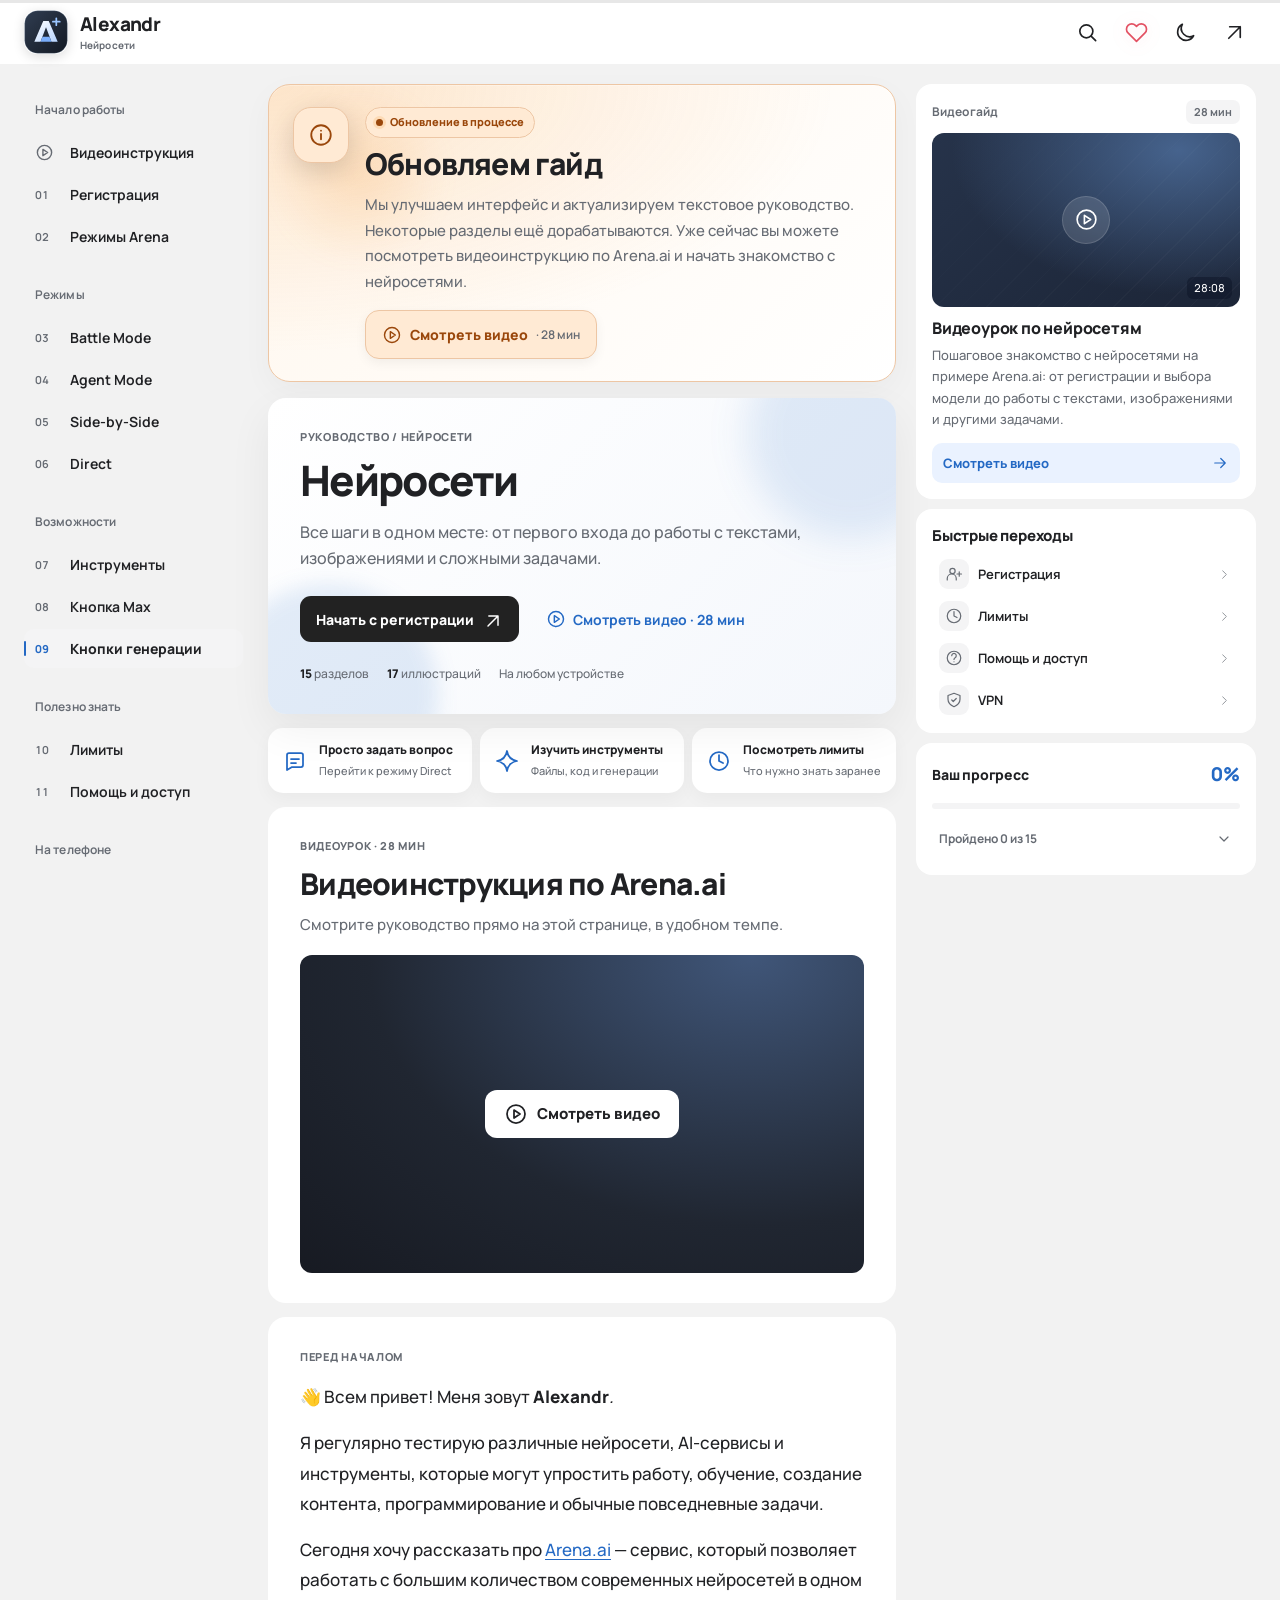
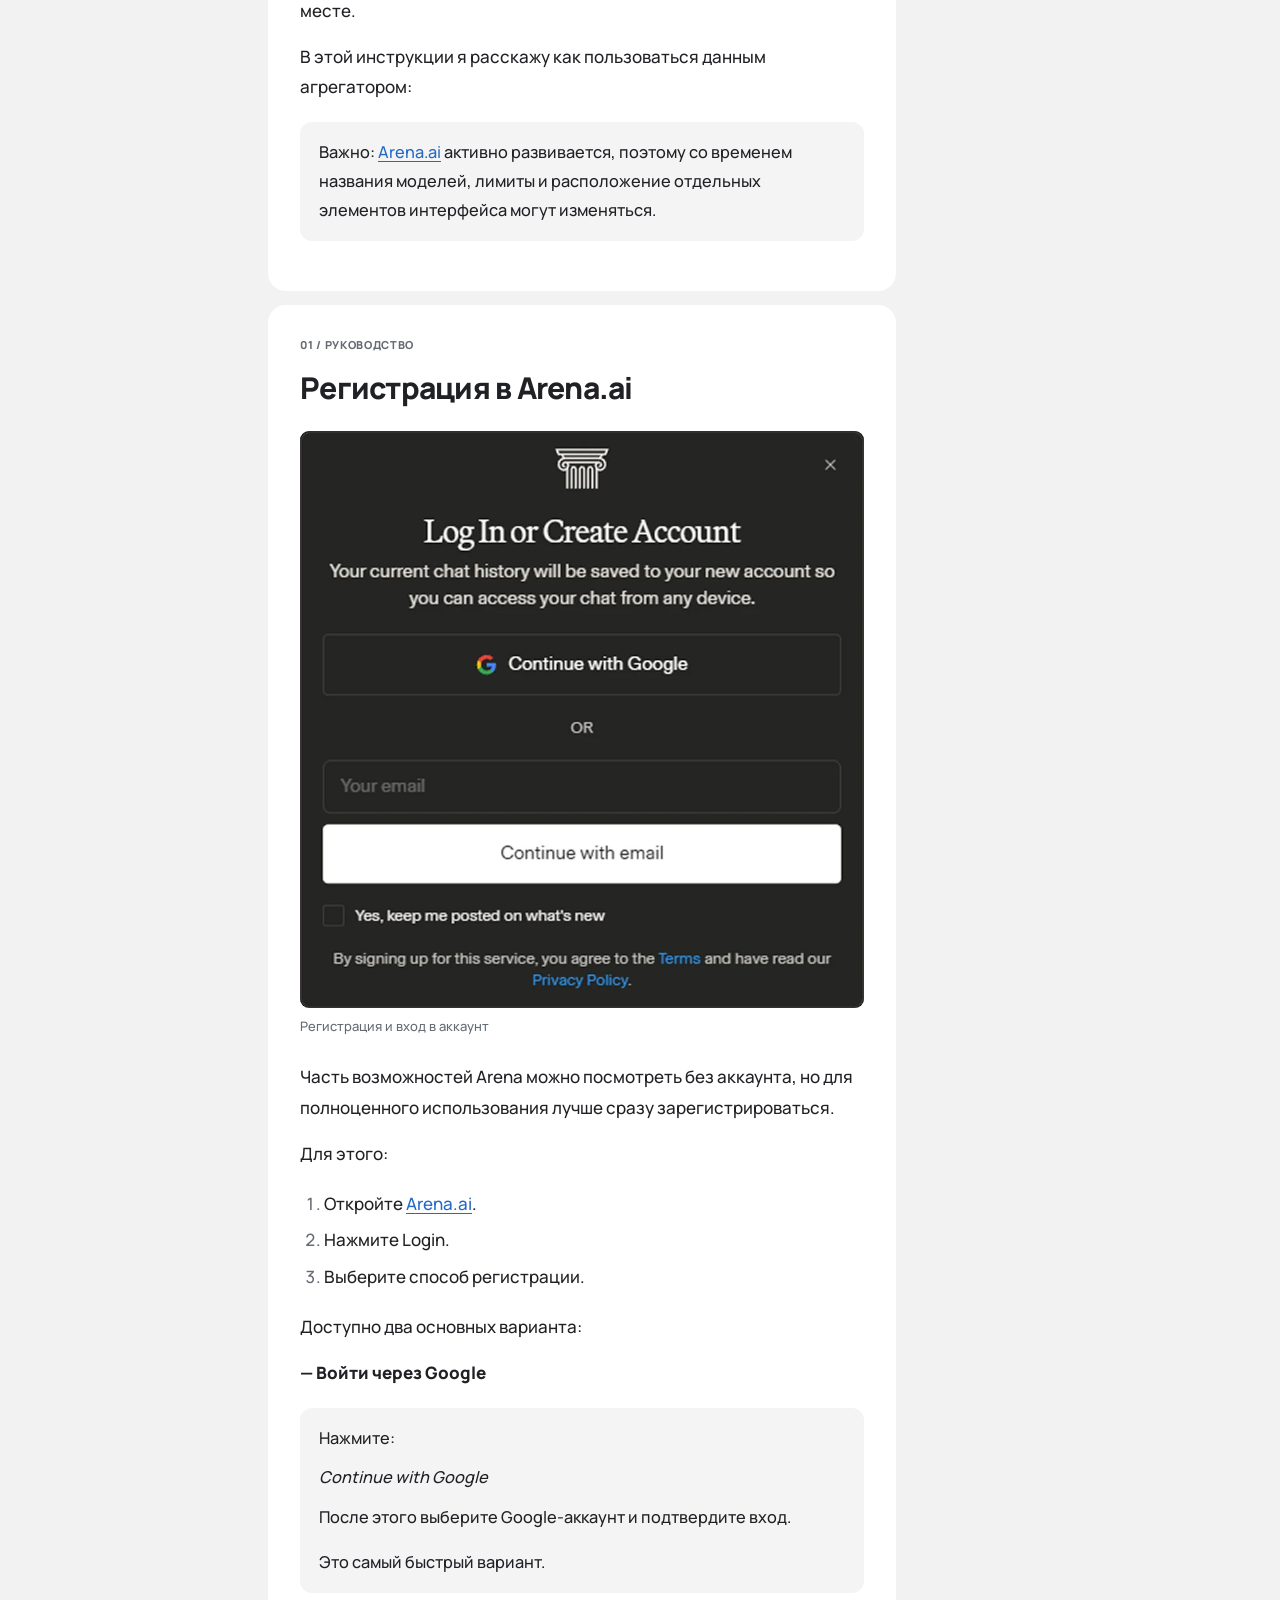
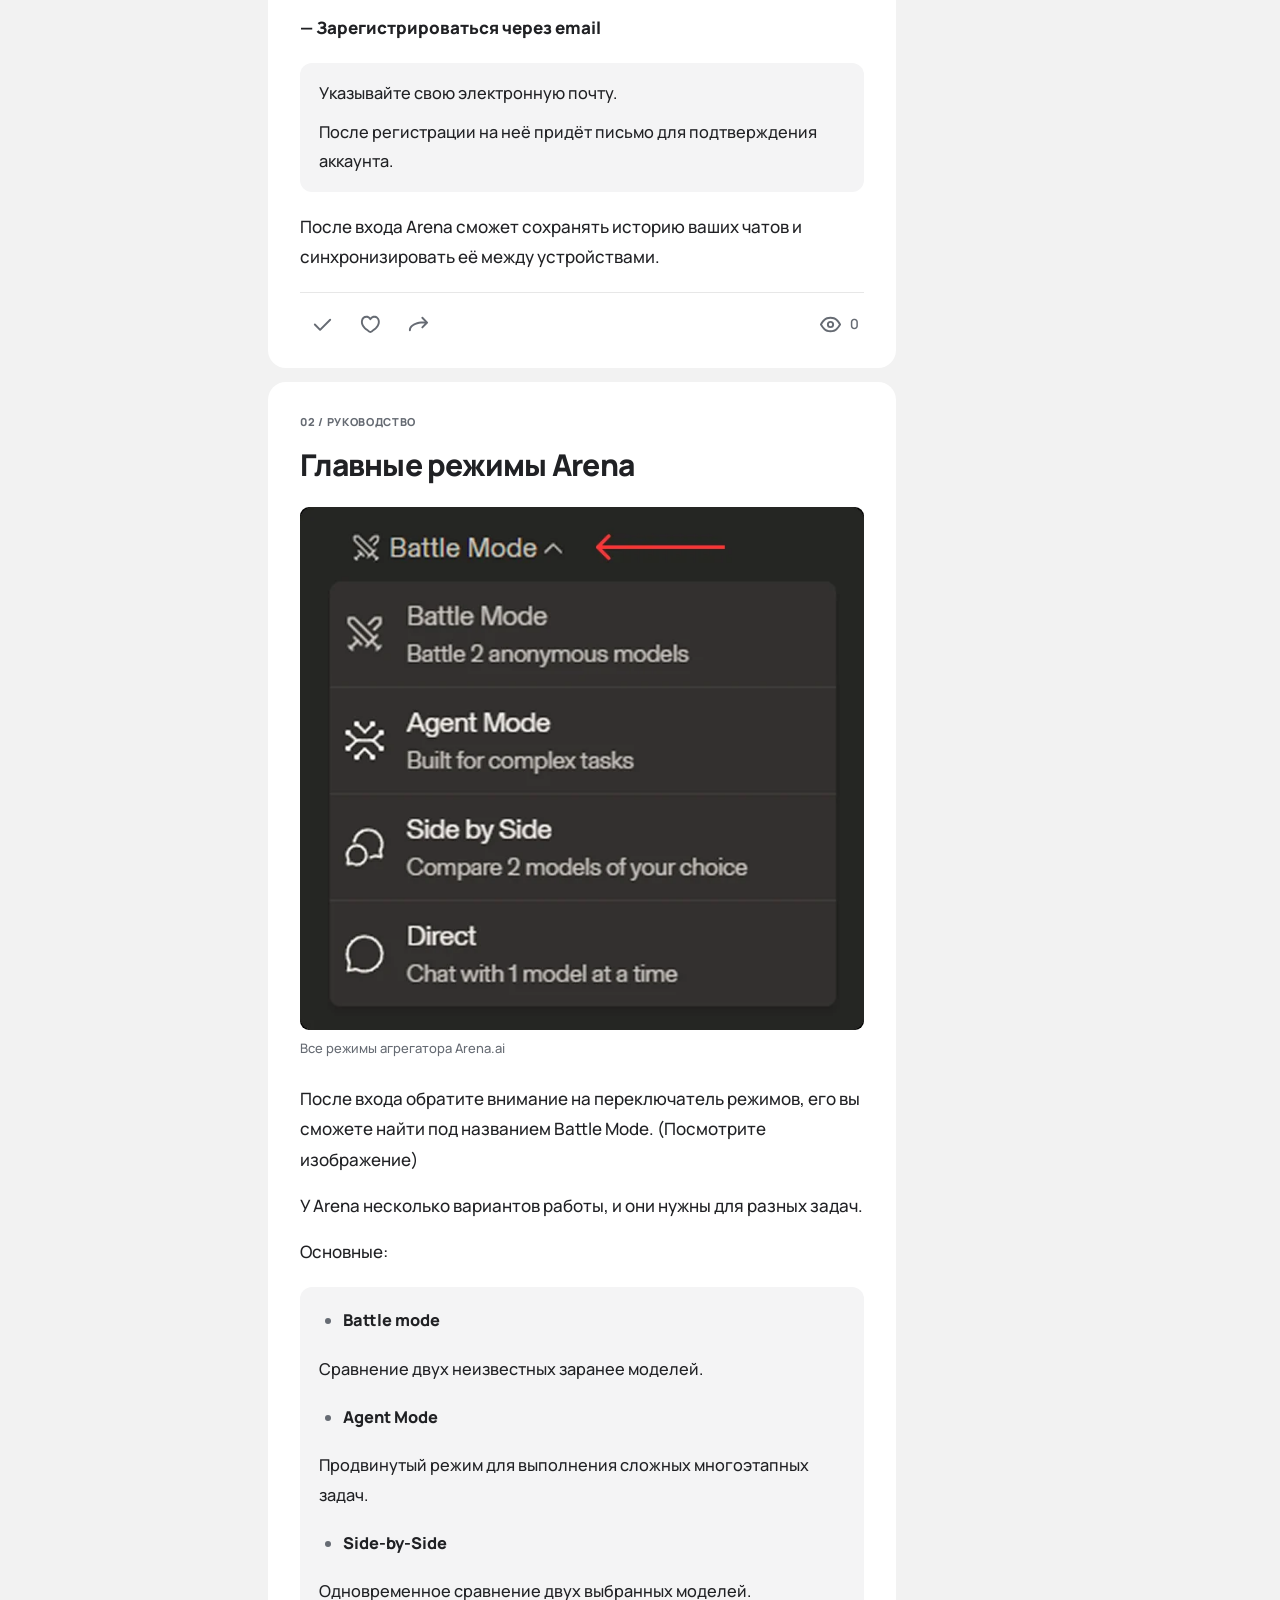
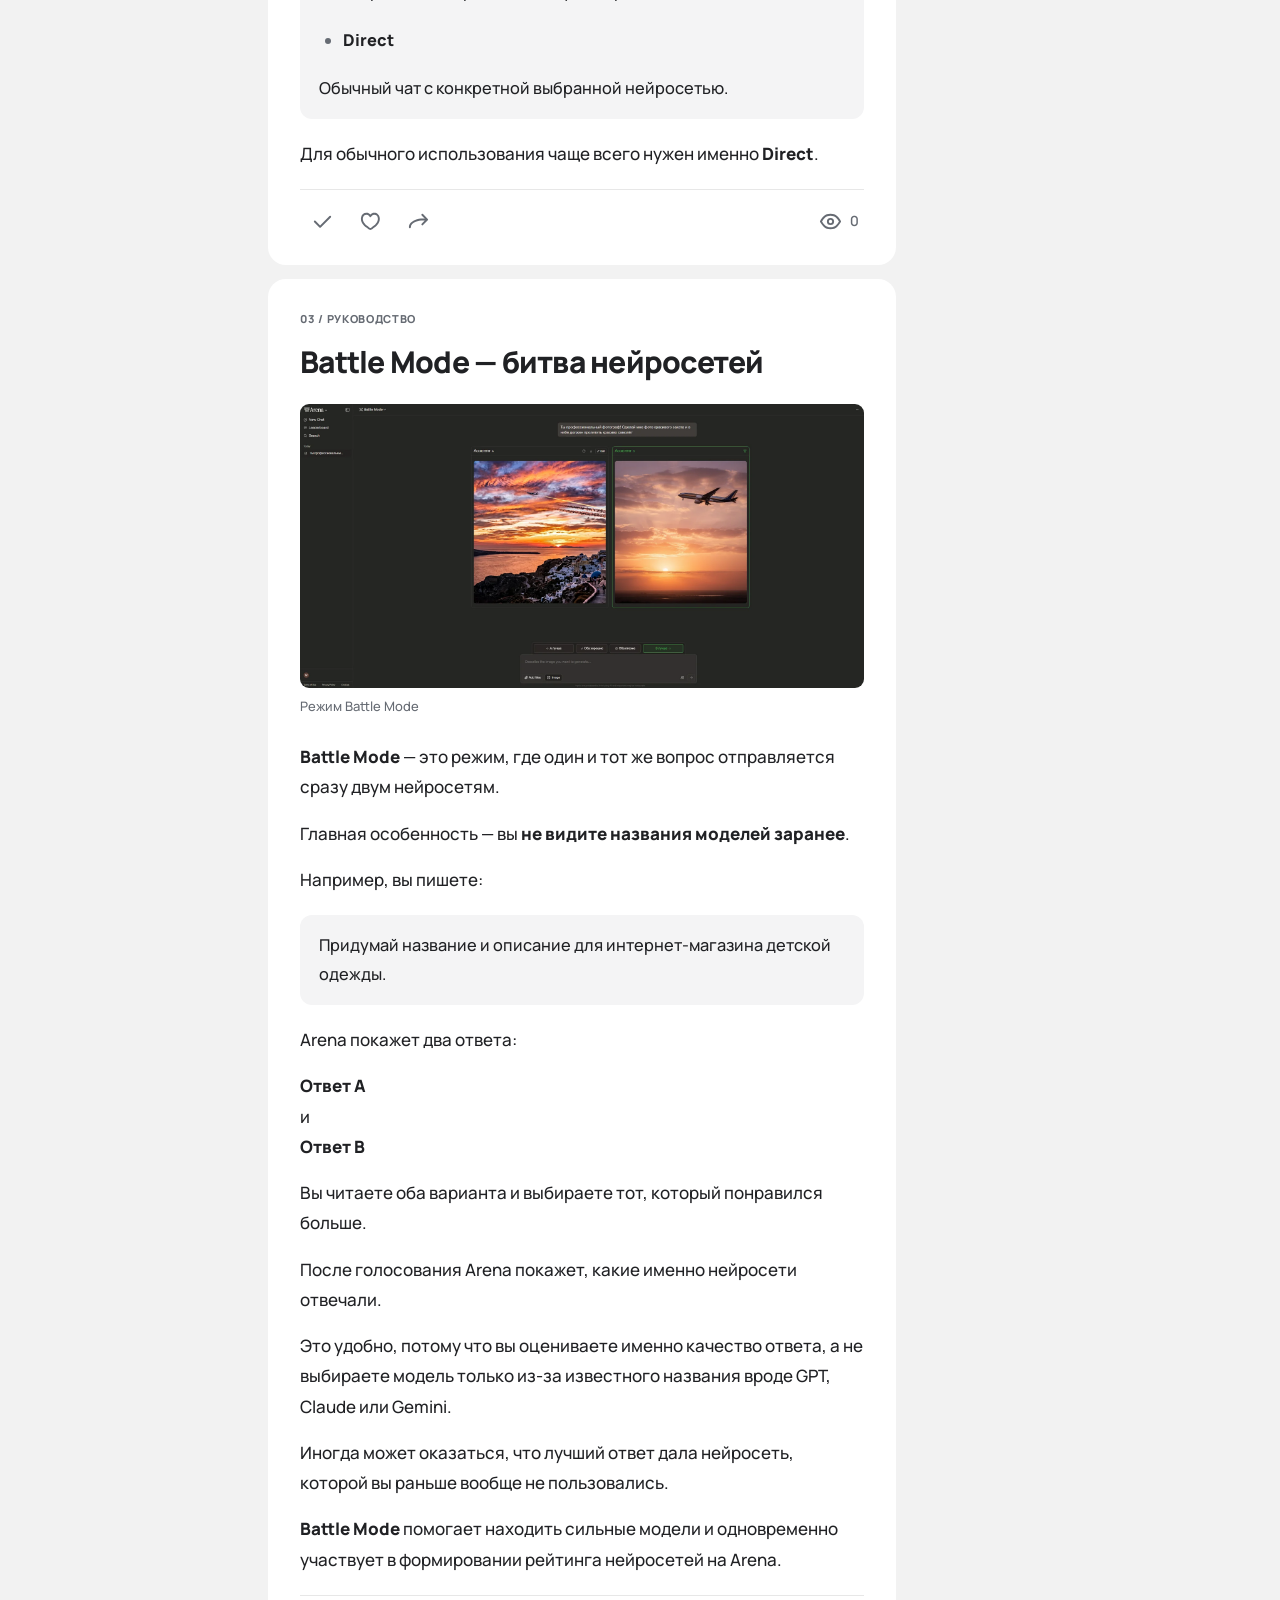
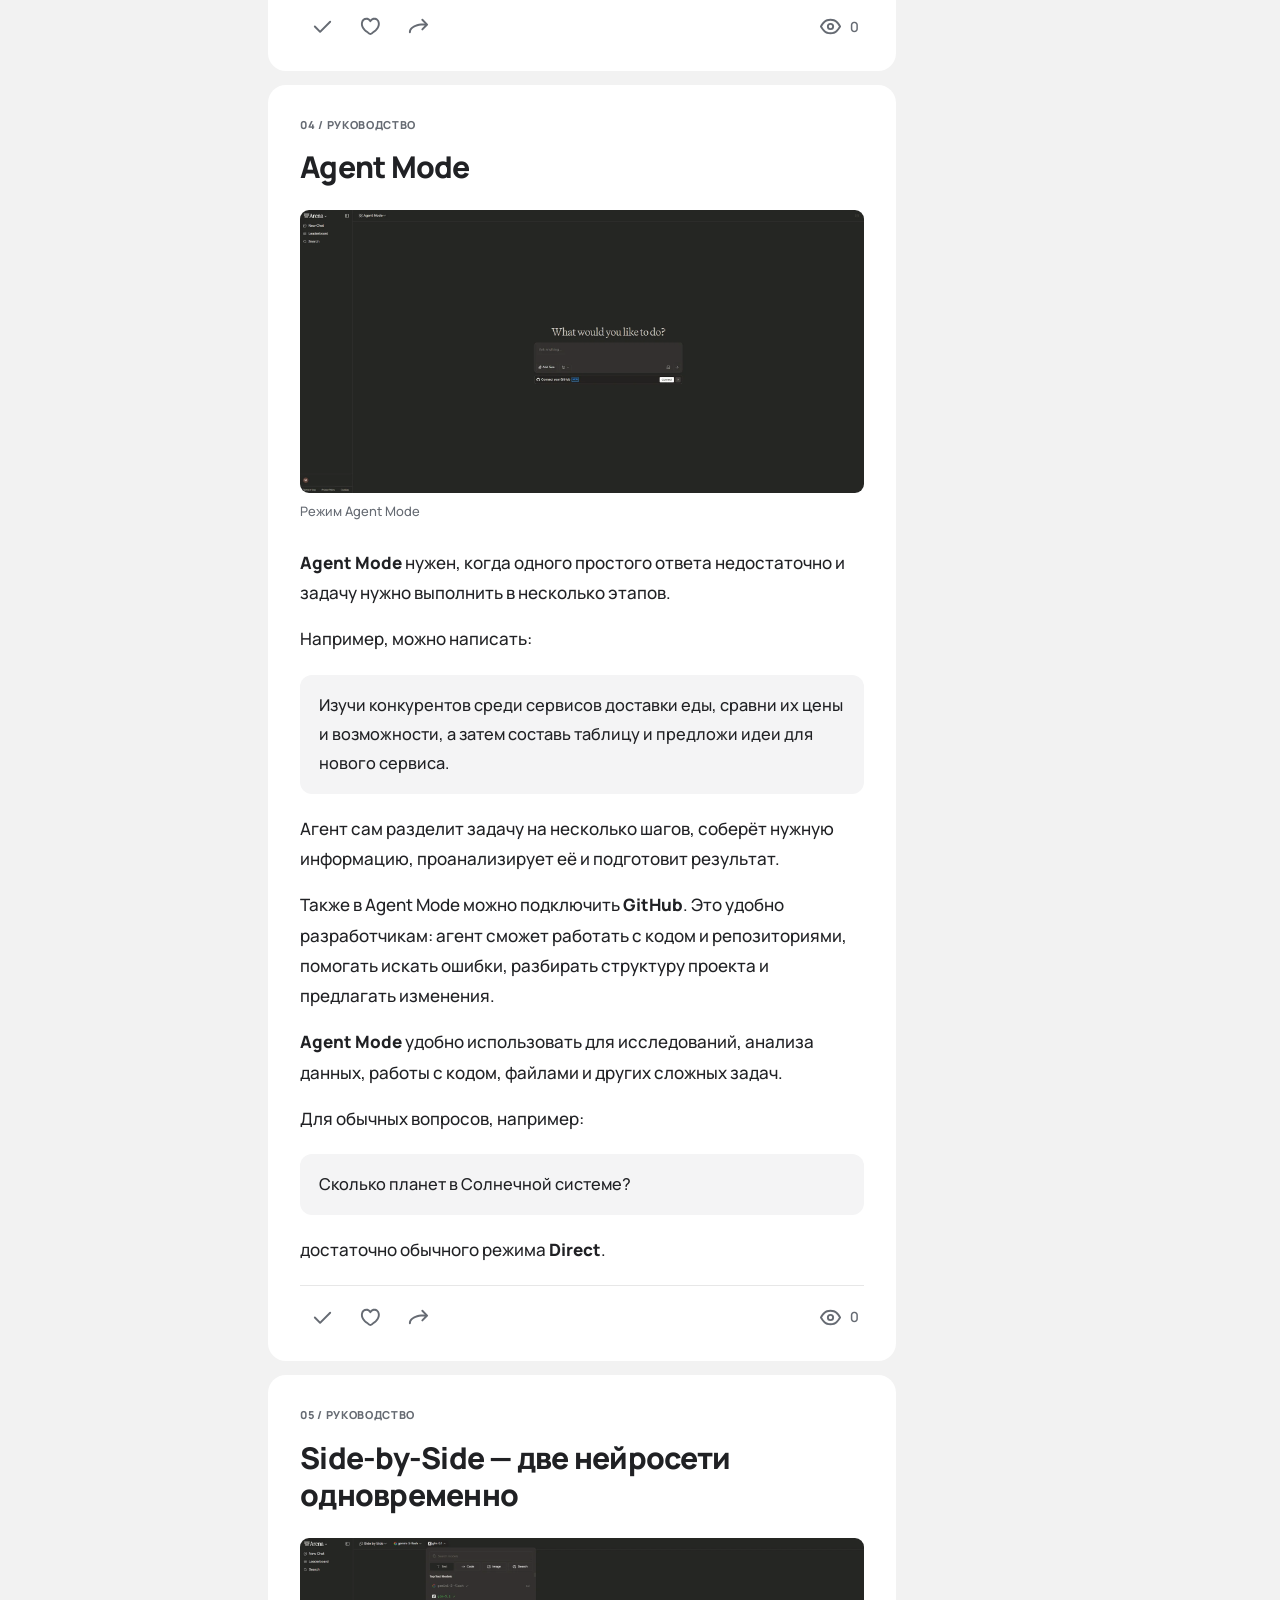
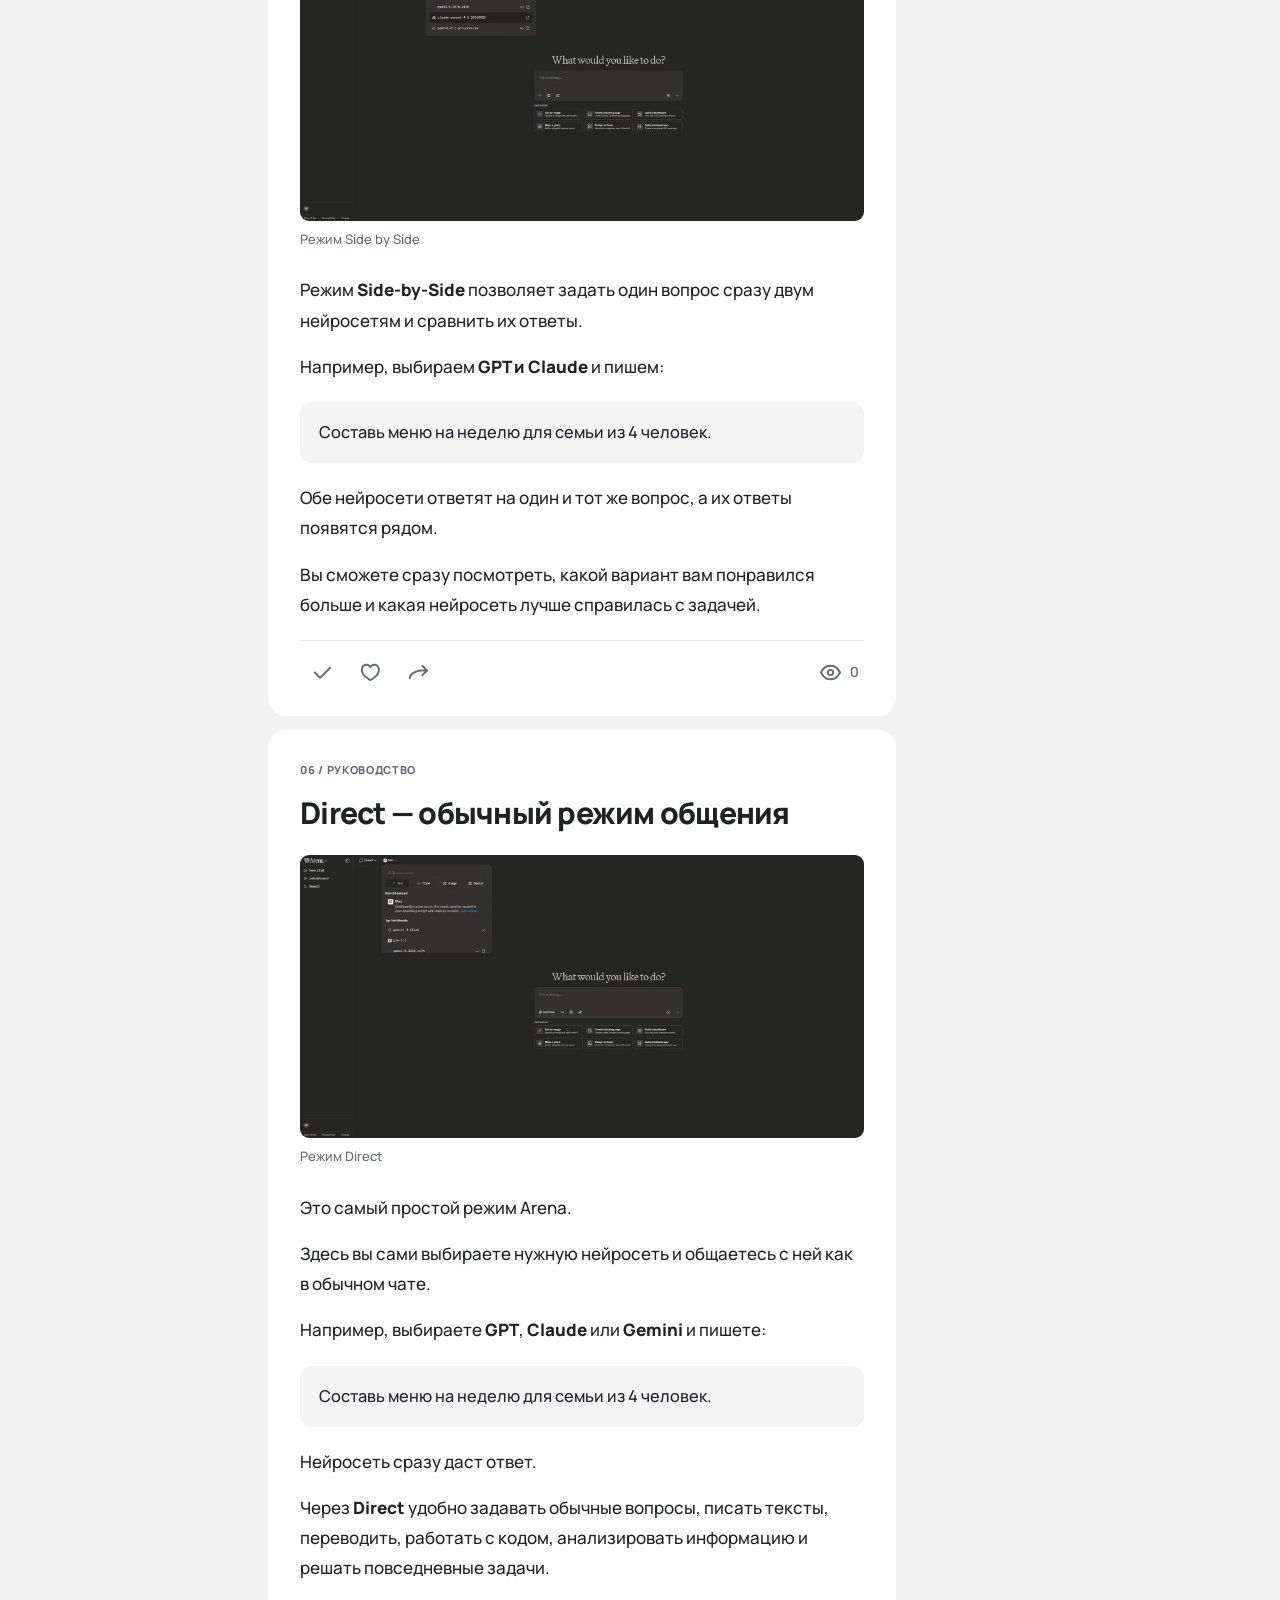
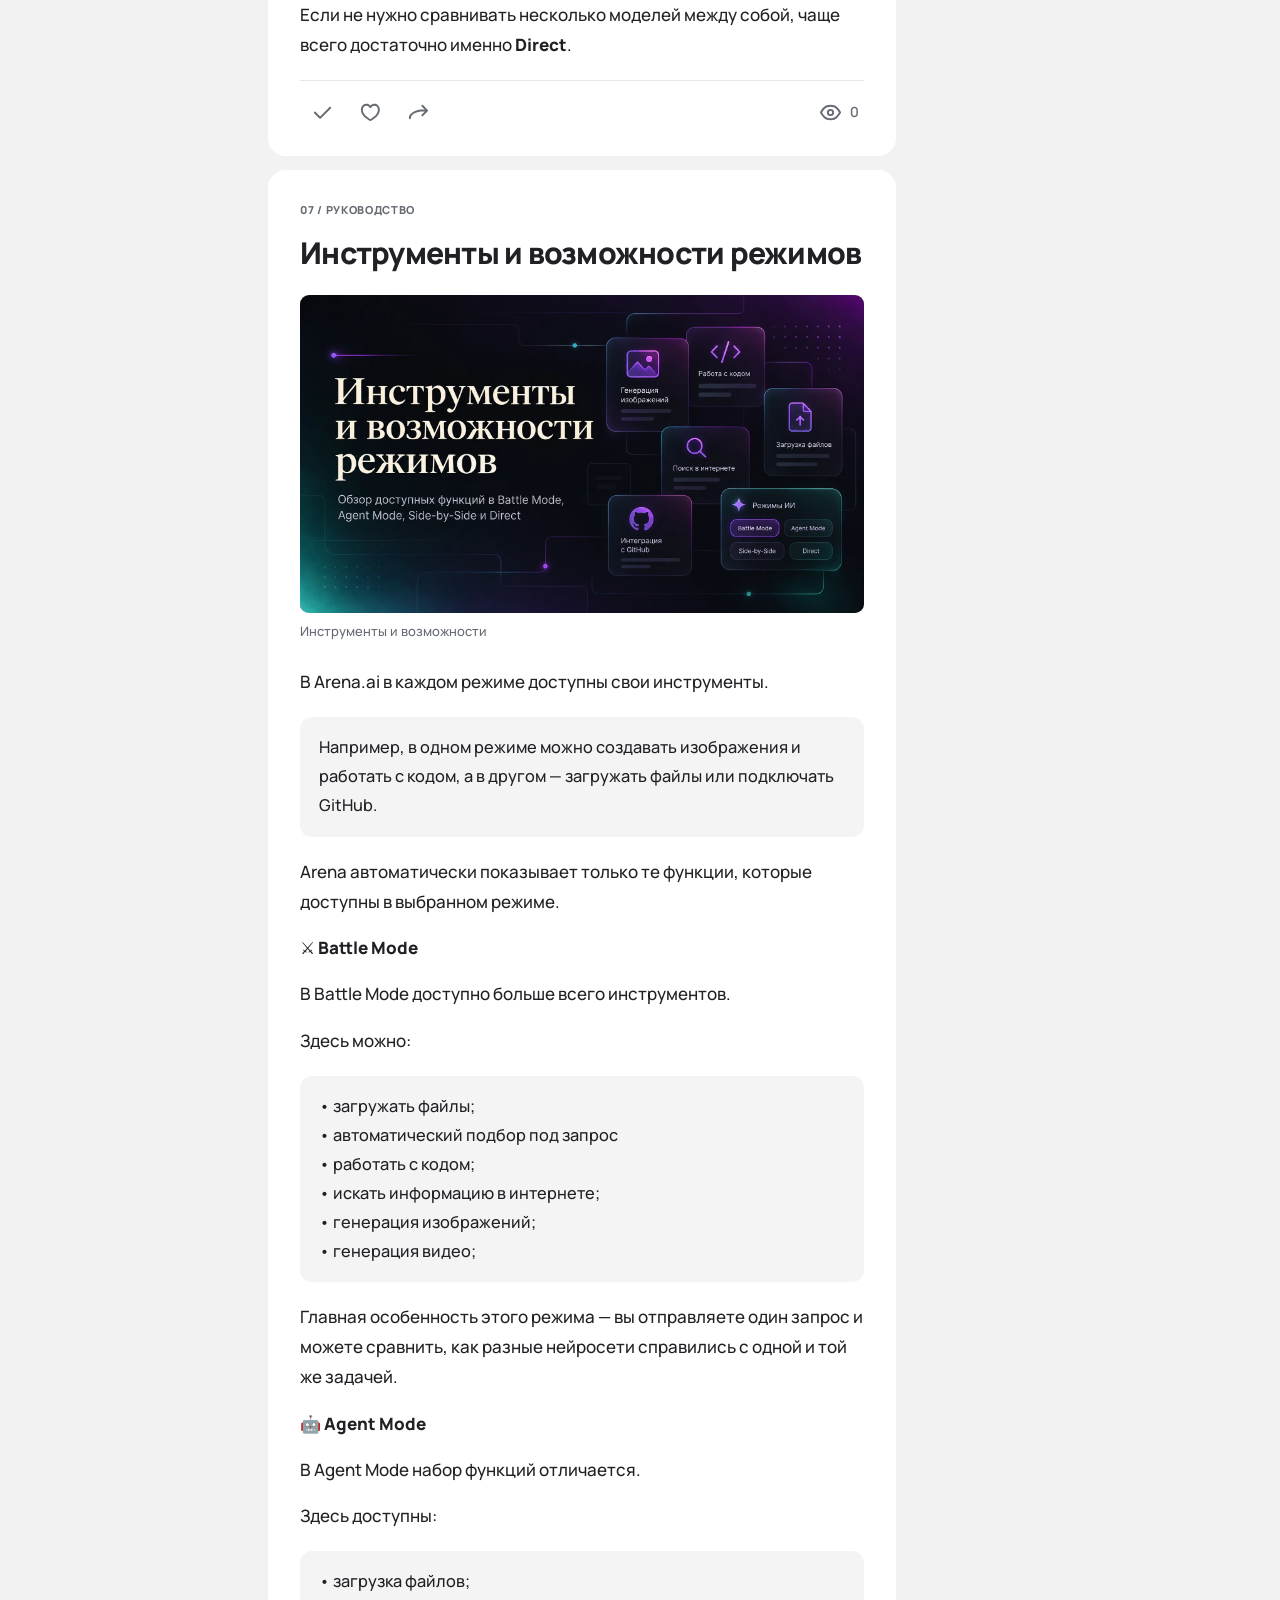
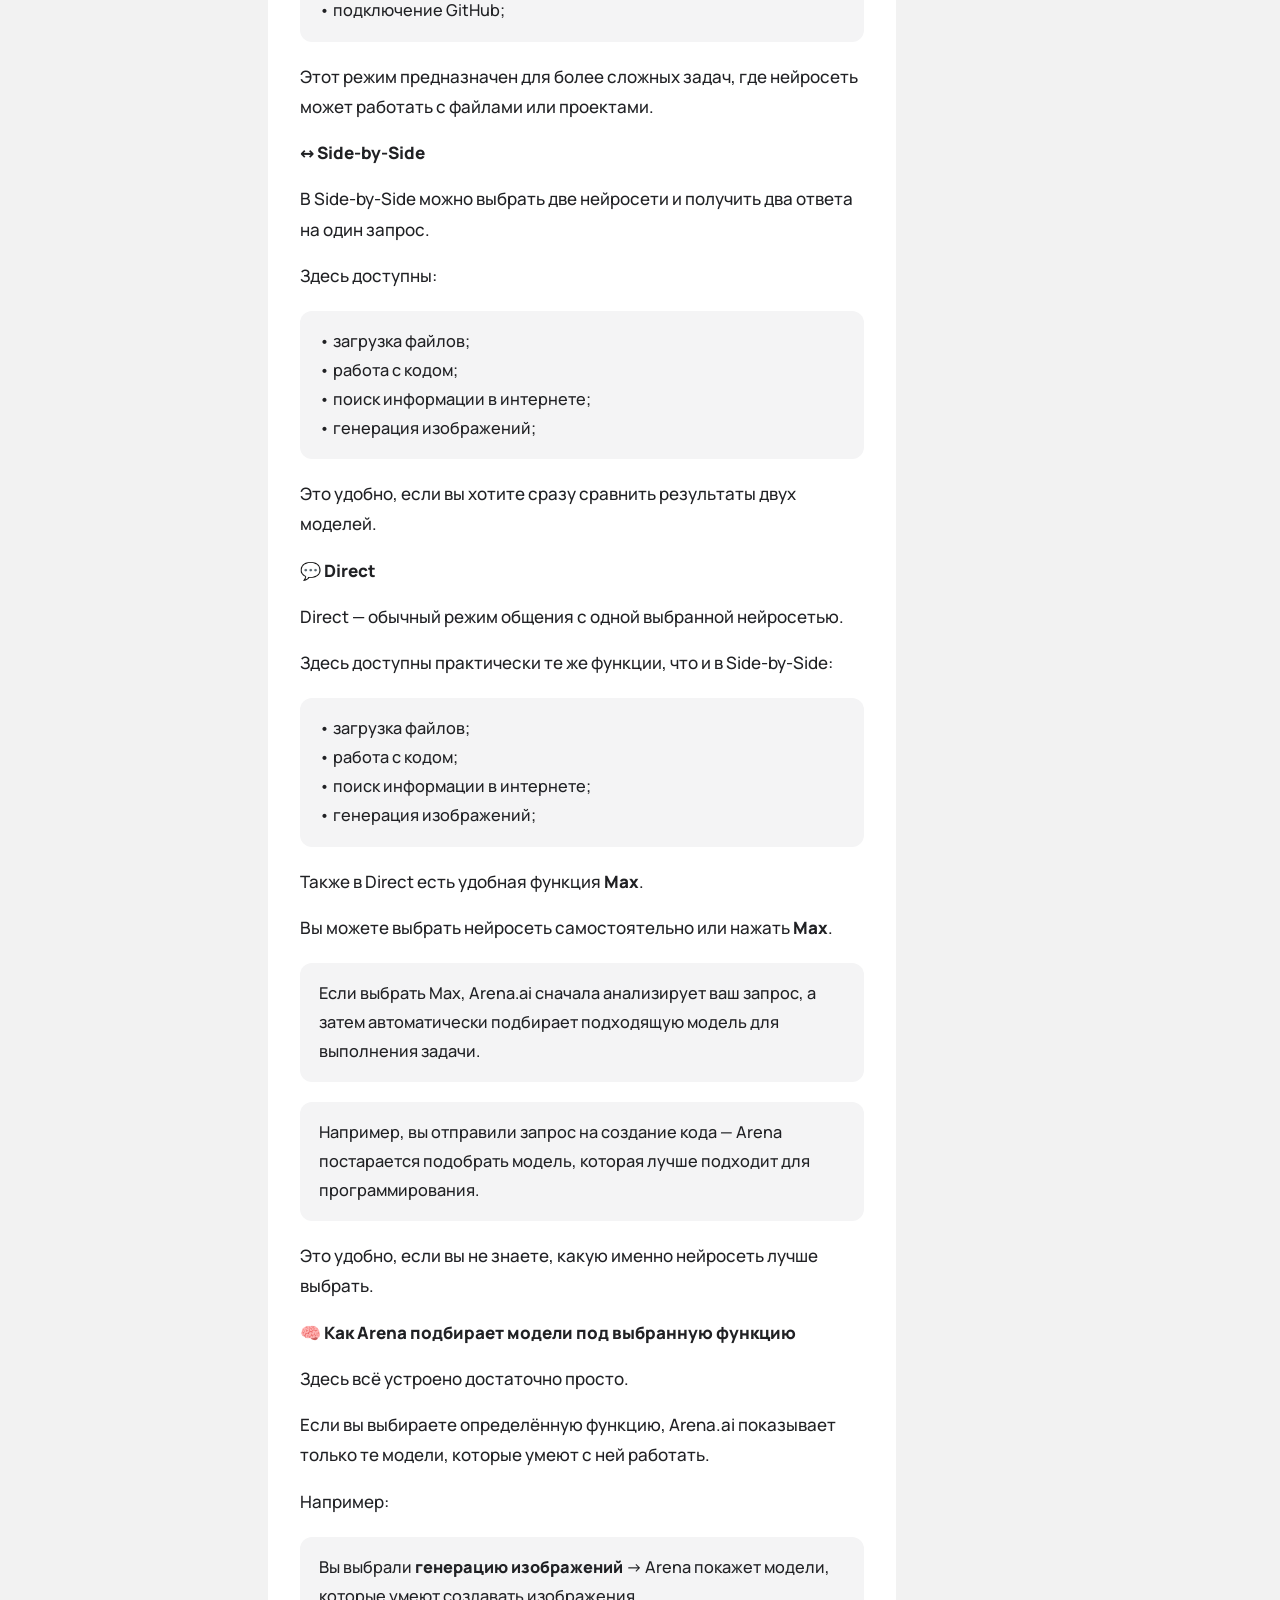
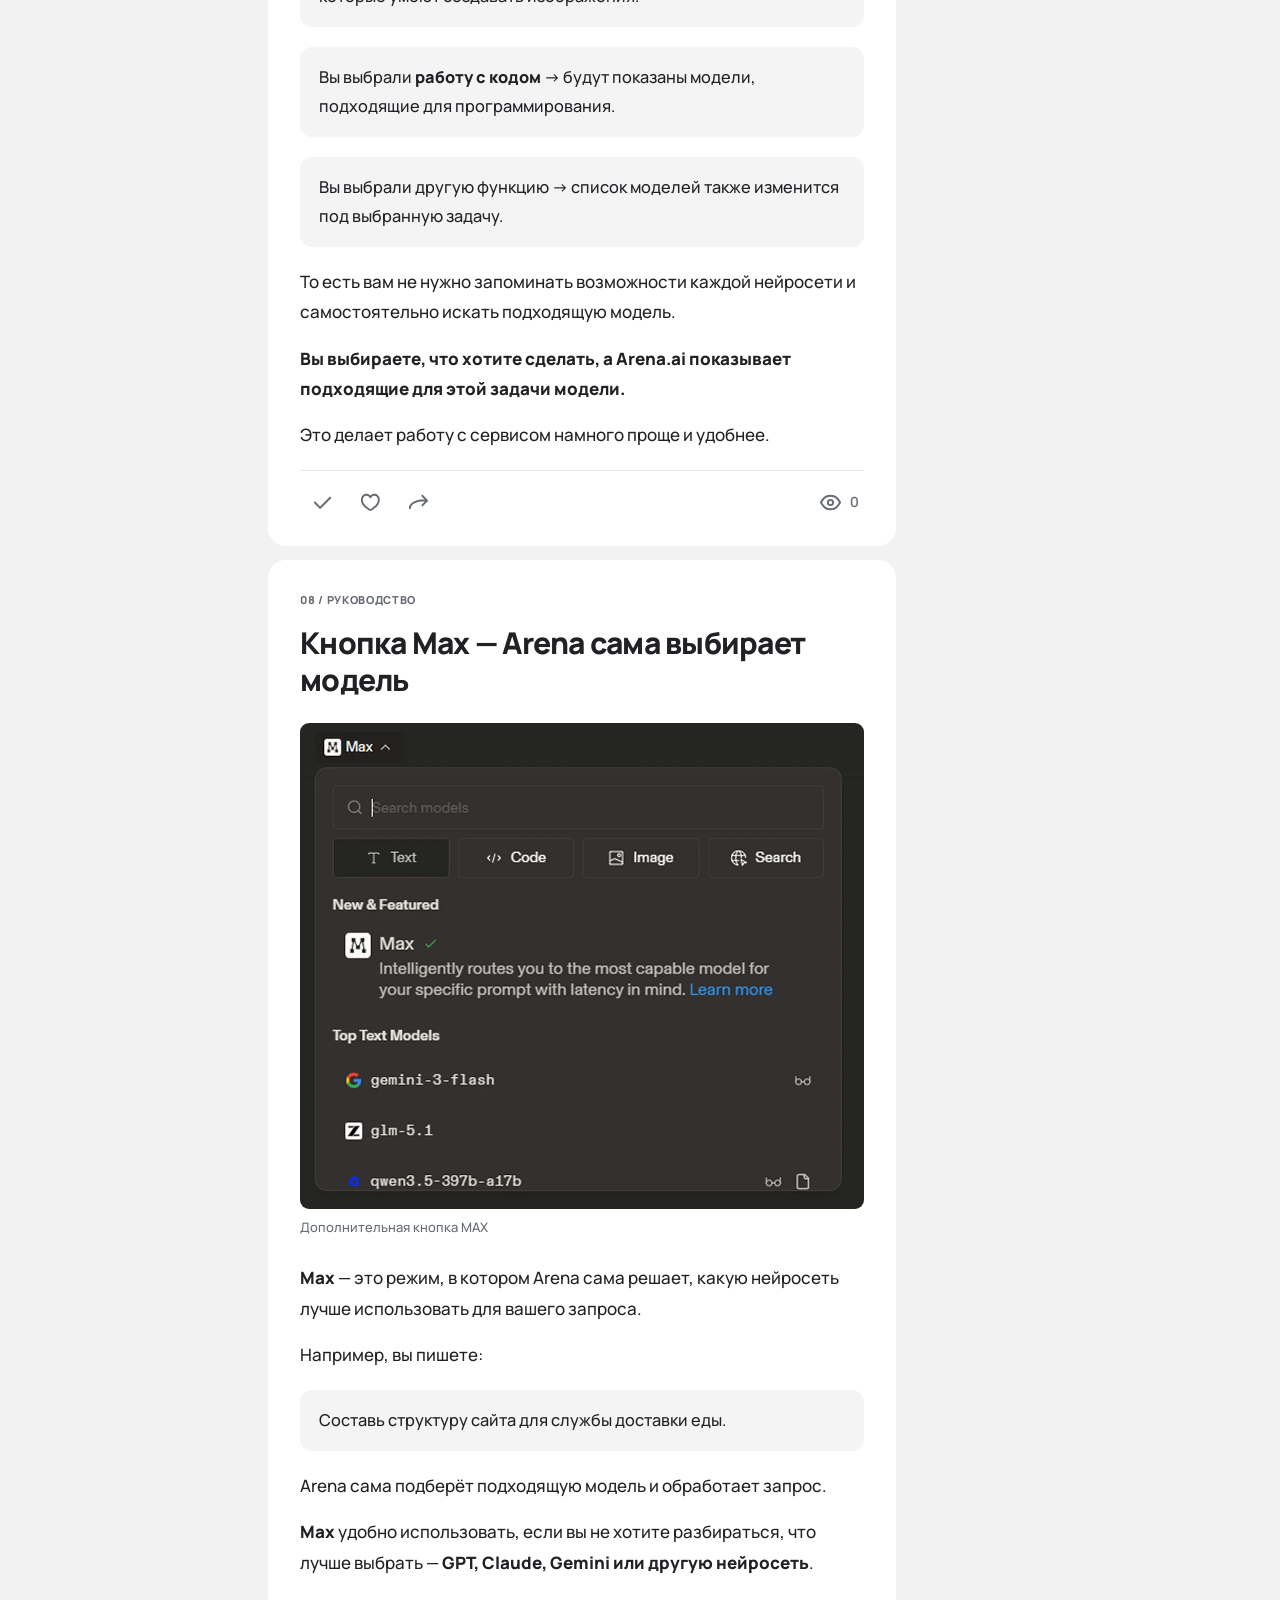
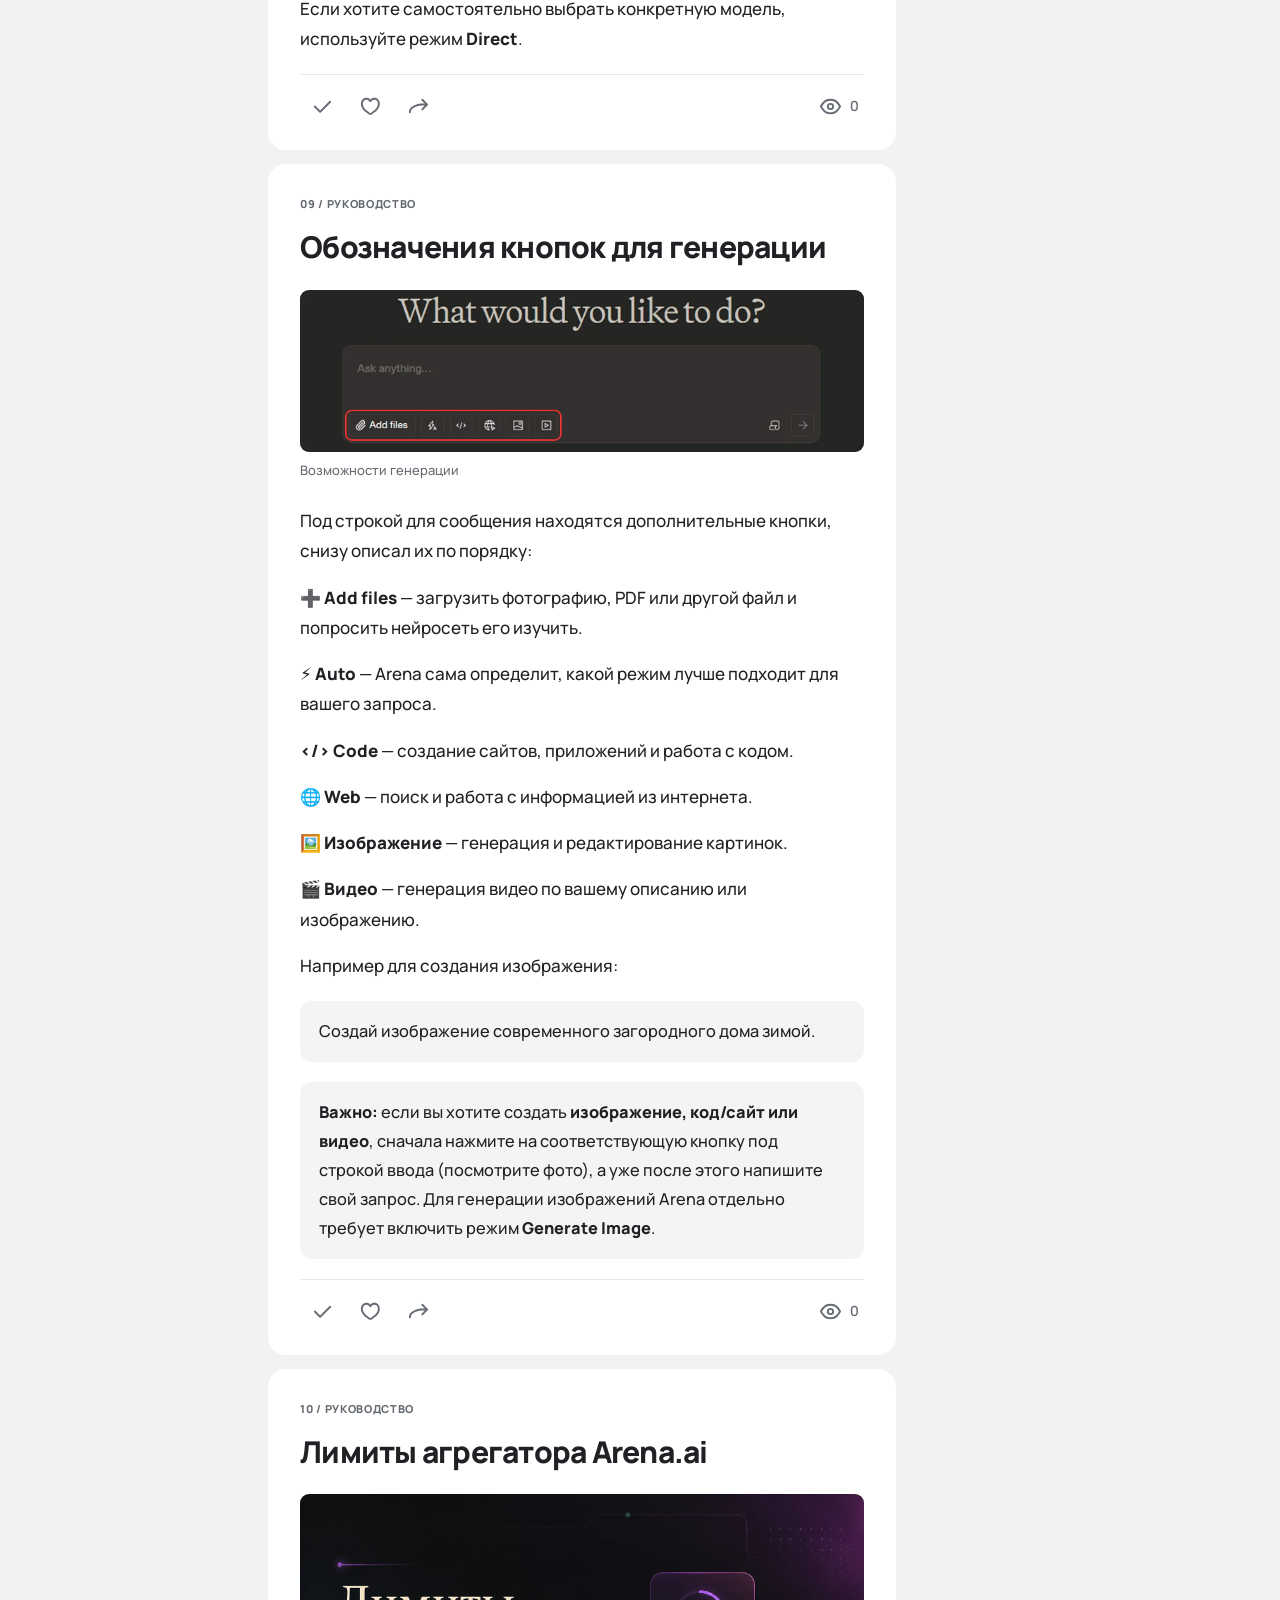
==== commit 1e62aa62: "Deleted block new guide" ====
--- a/index.html
+++ b/index.html
@@ -352,20 +352,6 @@
 					</div>
 					<div aria-label="Прогресс обучения" aria-valuemax="100" aria-valuemin="0" aria-valuenow="0" class="learning-meter" role="progressbar"><i data-learning-fill></i></div>
 				</div>
-				<aside class="video-update-notice" aria-label="Гайд обновляется">
-					<span class="video-update-icon" aria-hidden="true"
-						><svg viewBox="0 0 24 24" fill="none" stroke="currentColor" stroke-width="1.7" stroke-linecap="round" stroke-linejoin="round">
-							<circle cx="12" cy="12" r="9" />
-							<path d="M12 11v5m0-9h.01" /></svg
-					></span>
-					<div>
-						<strong>Гайд обновляется</strong>
-						<p>
-							Сейчас здесь доступна предыдущая версия гайда. Мы оставили её, чтобы вы могли познакомиться с интерфейсом и понять, за что отвечает каждая функция. Некоторые детали
-							могут отличаться от текущей версии Arena.ai. Вы можете посмотреть видео чтобы увидеть новый дизайн.
-						</p>
-					</div>
-				</aside>
 				<section class="video-card" id="video-guide">
 					<div class="chapter-label">ВИДЕОУРОК · 28 МИН</div>
 					<h2>Видеоинструкция по Arena.ai</h2>
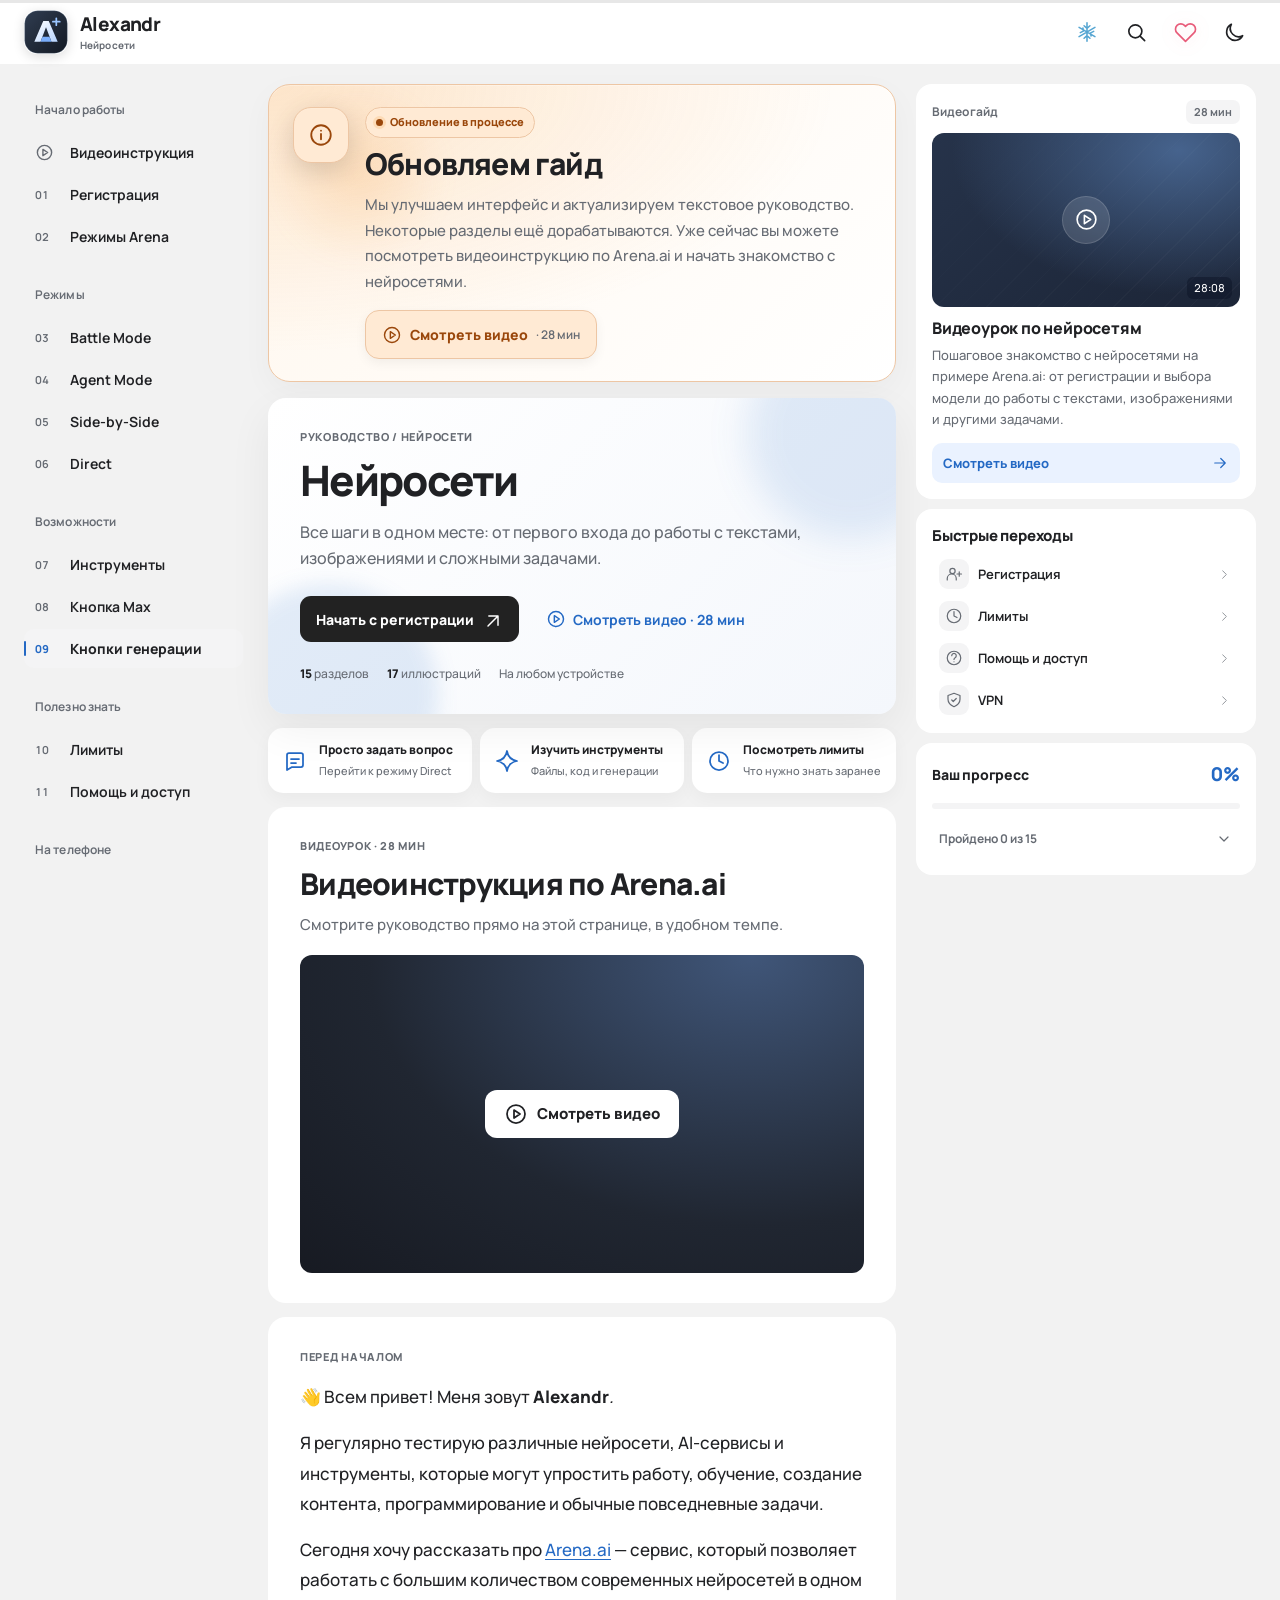
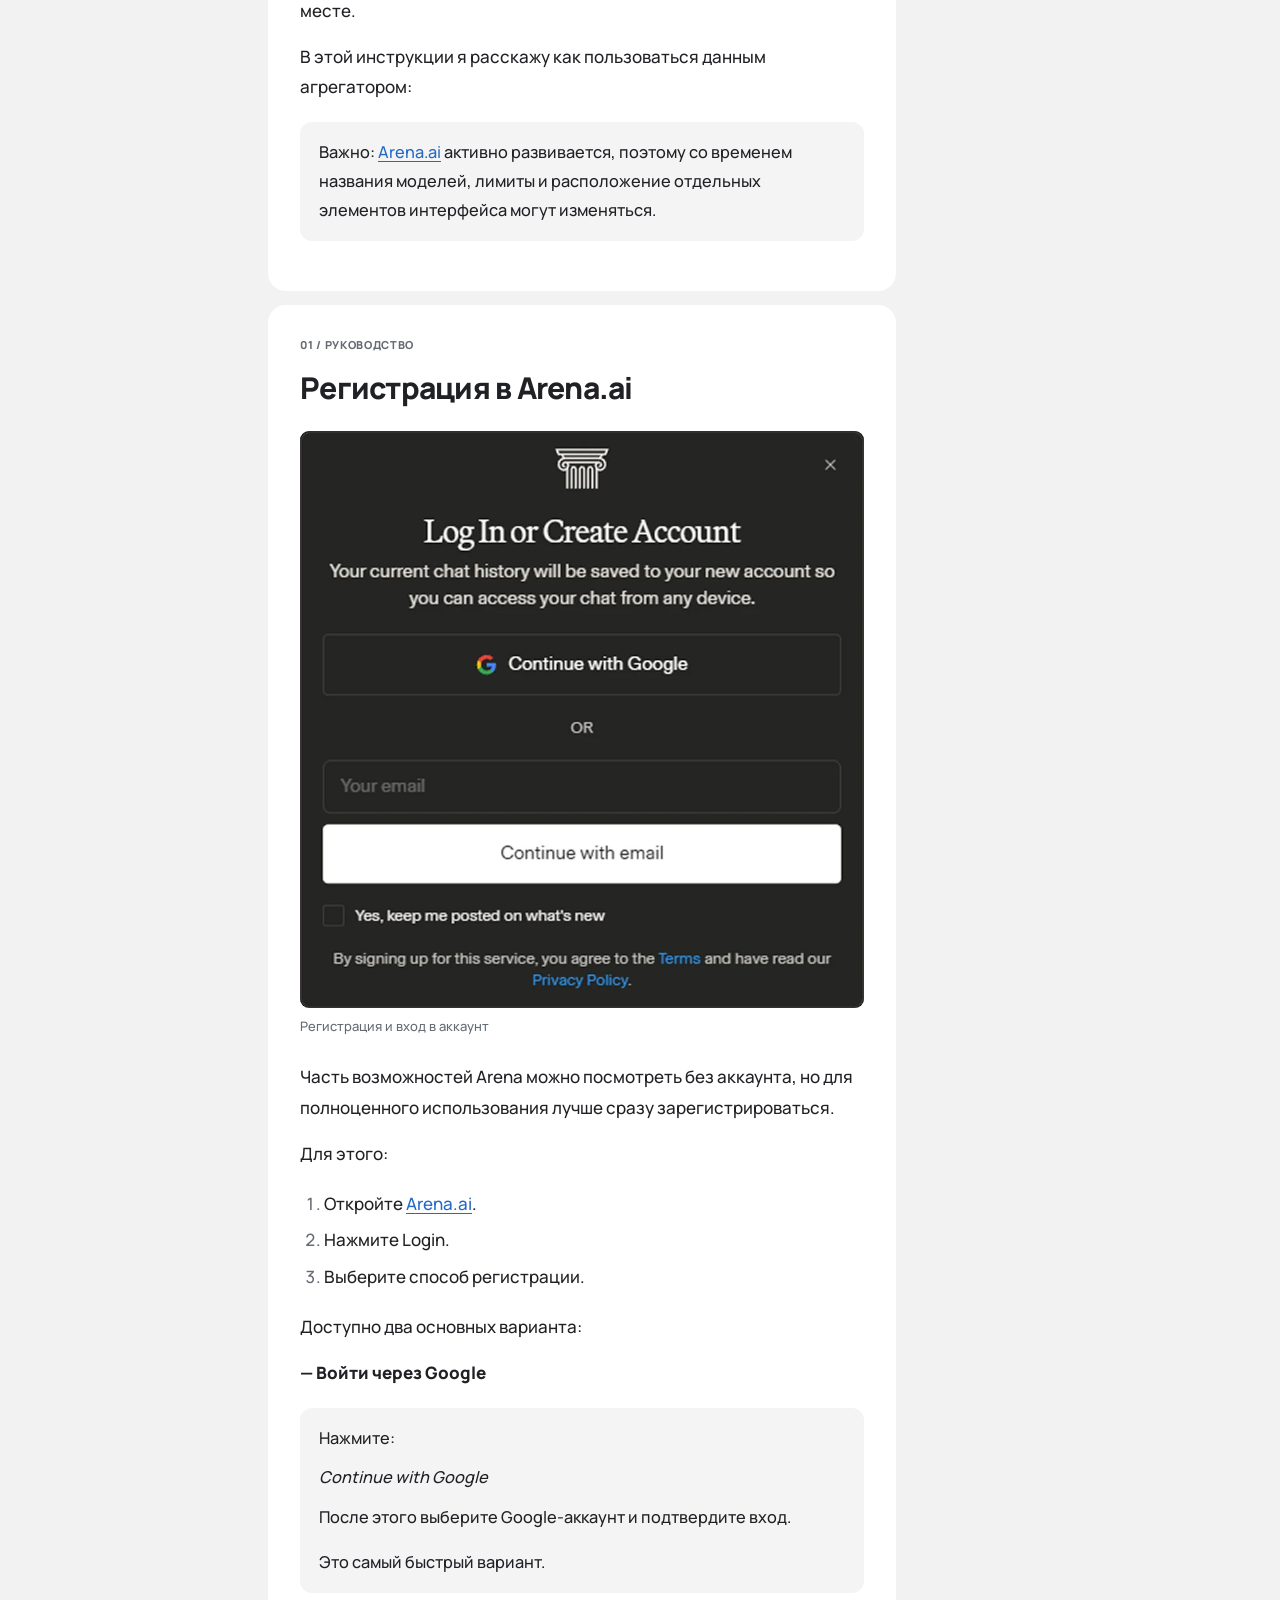
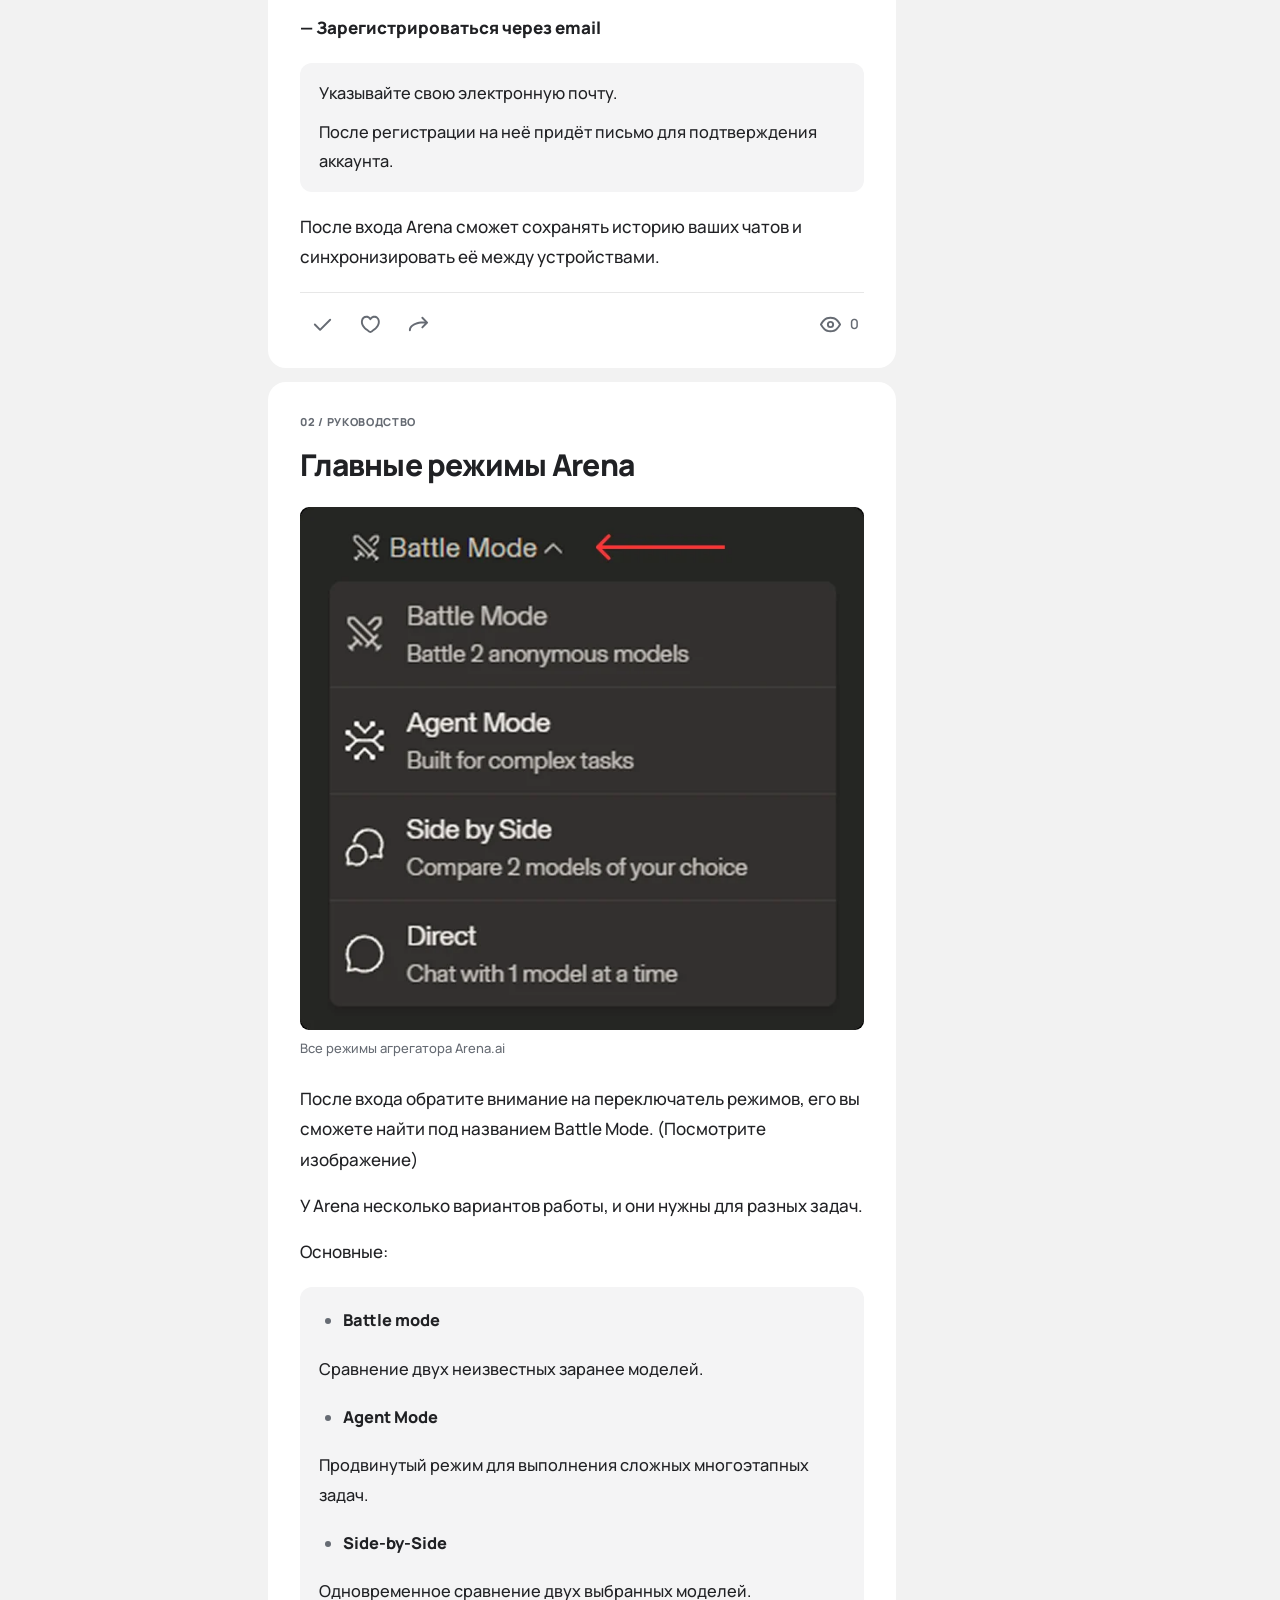
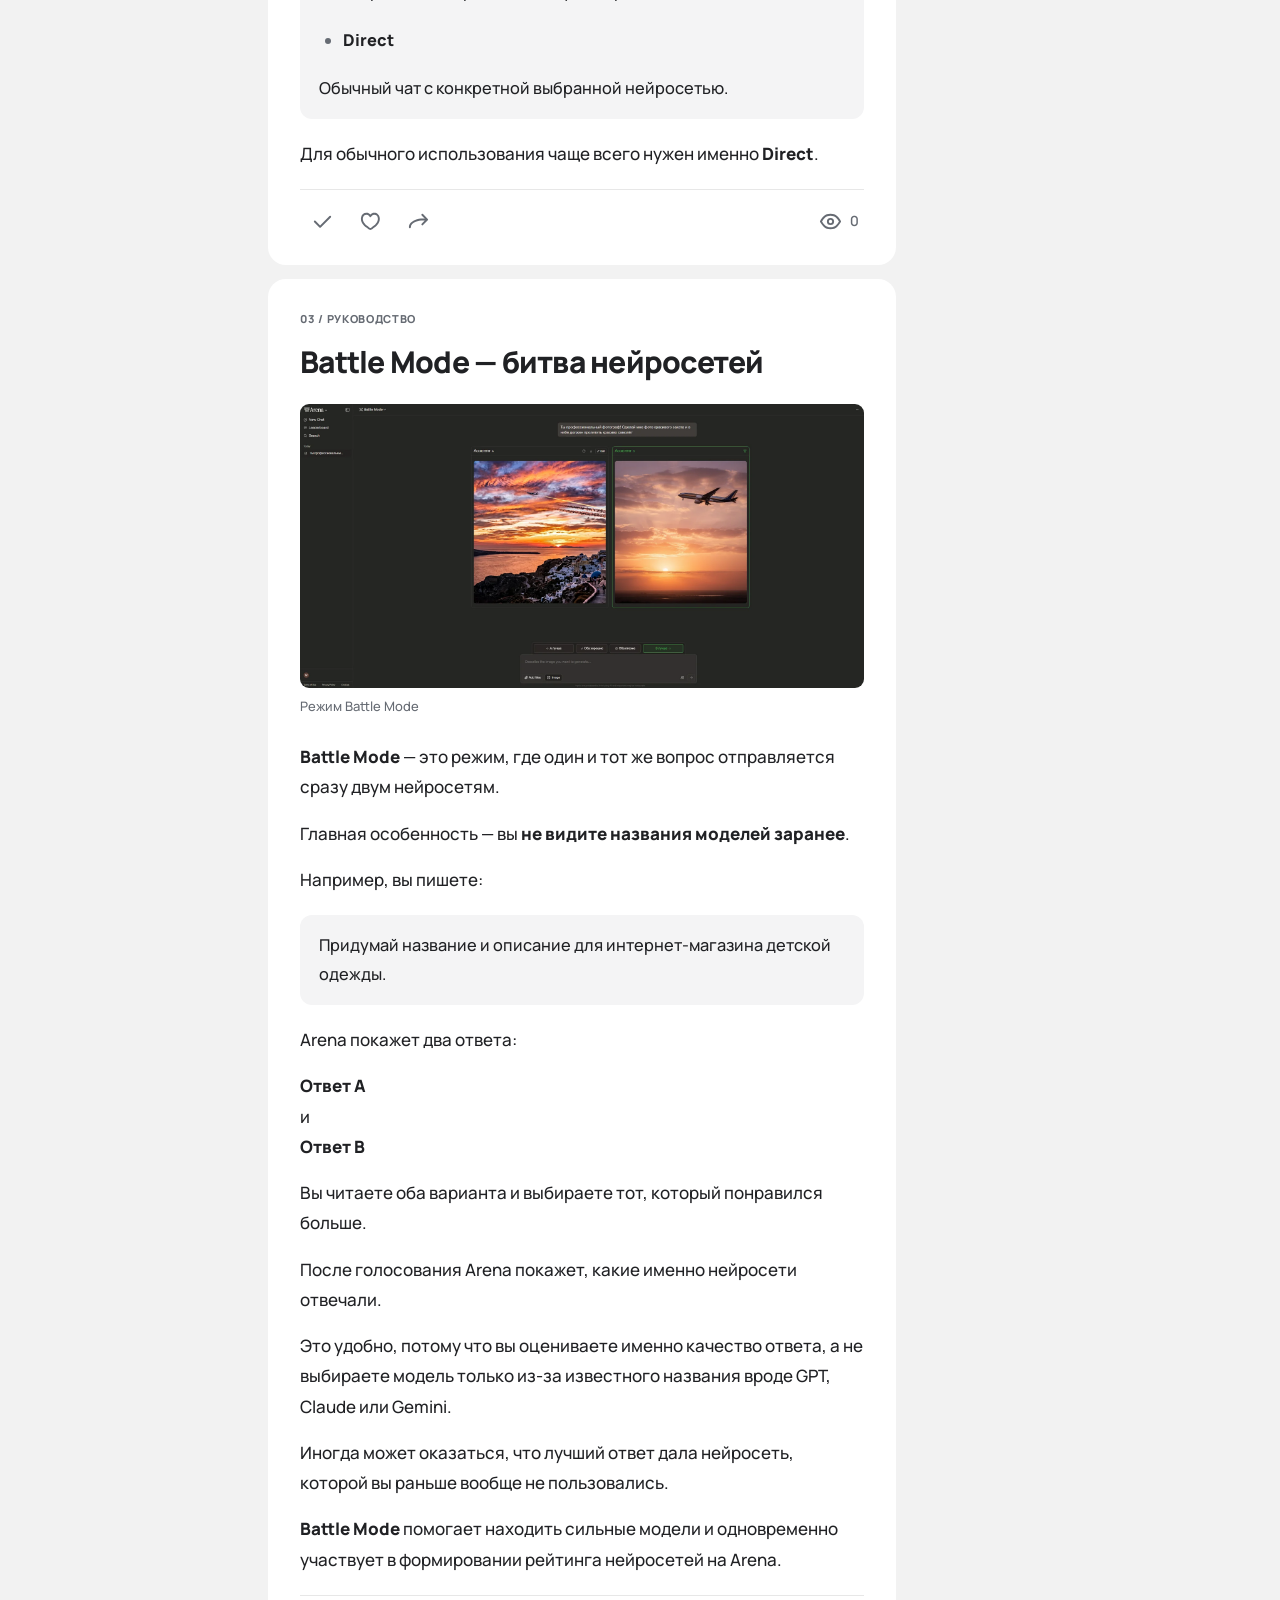
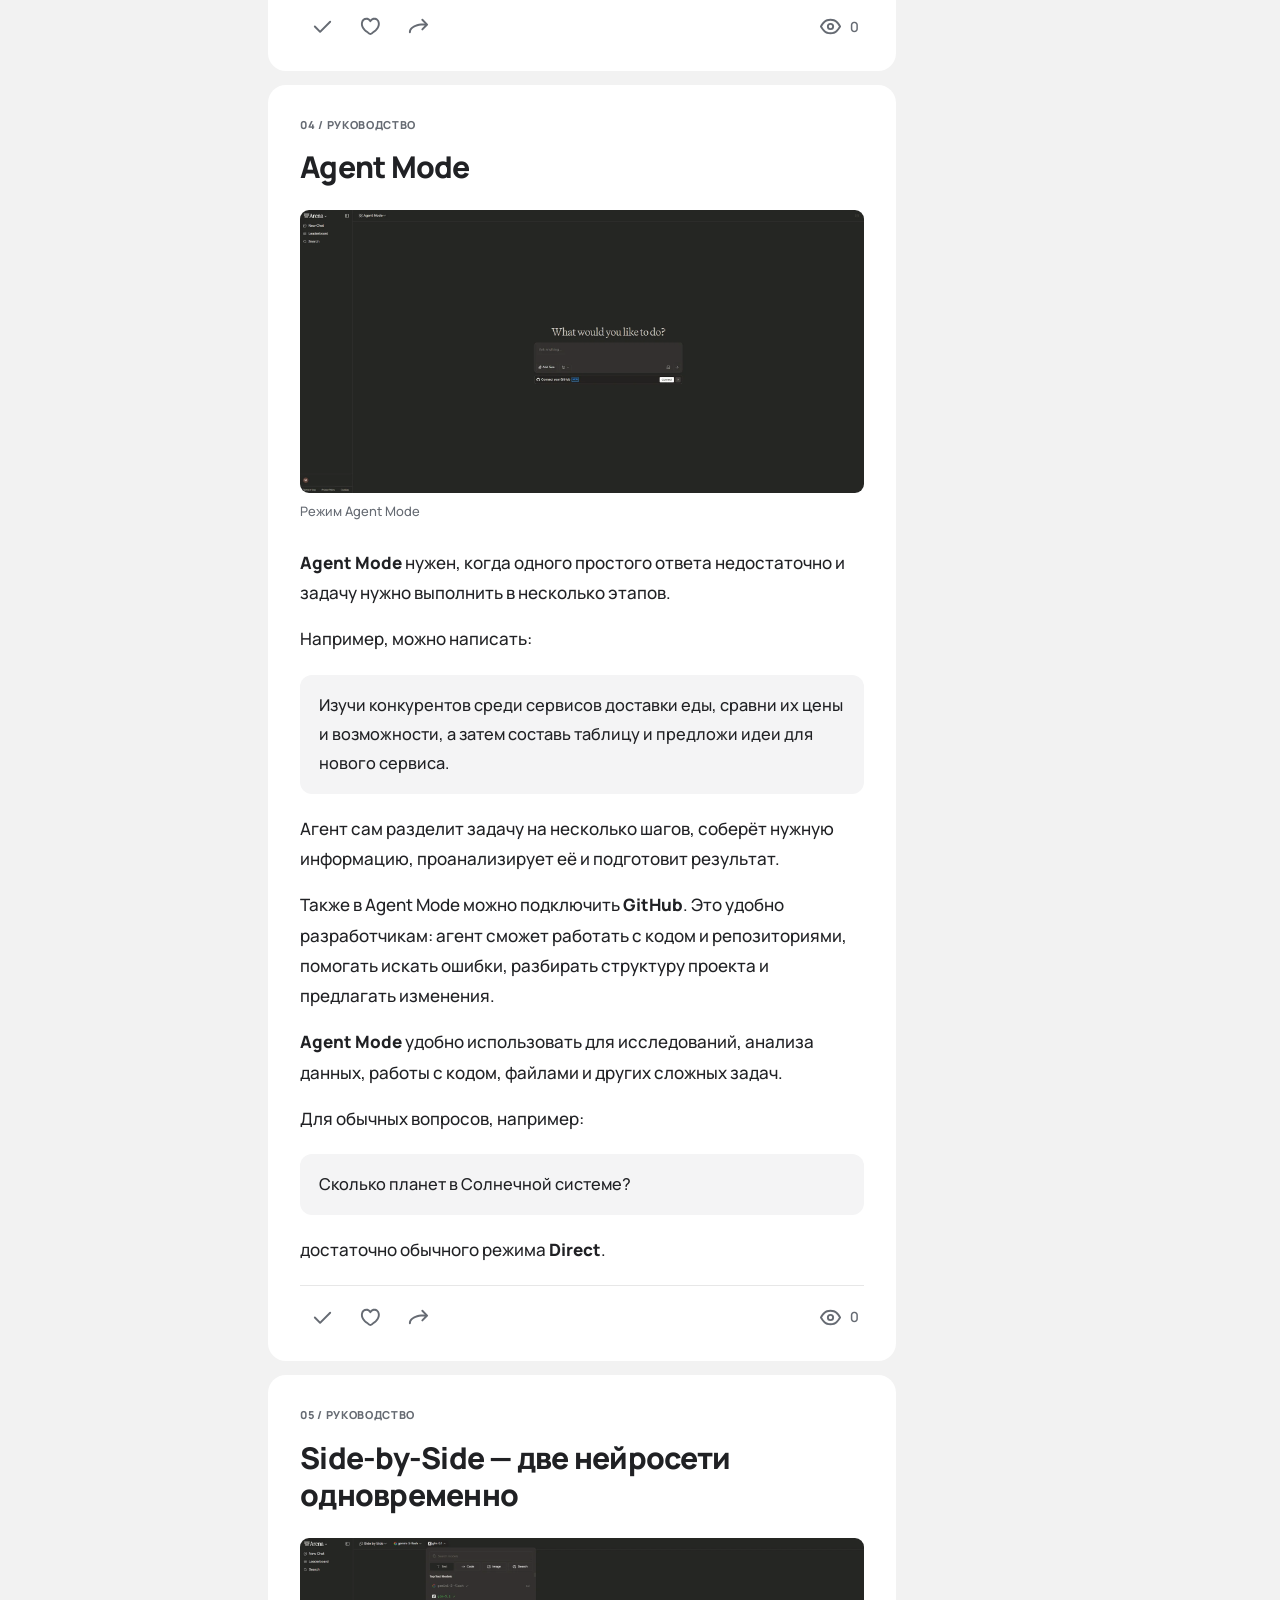
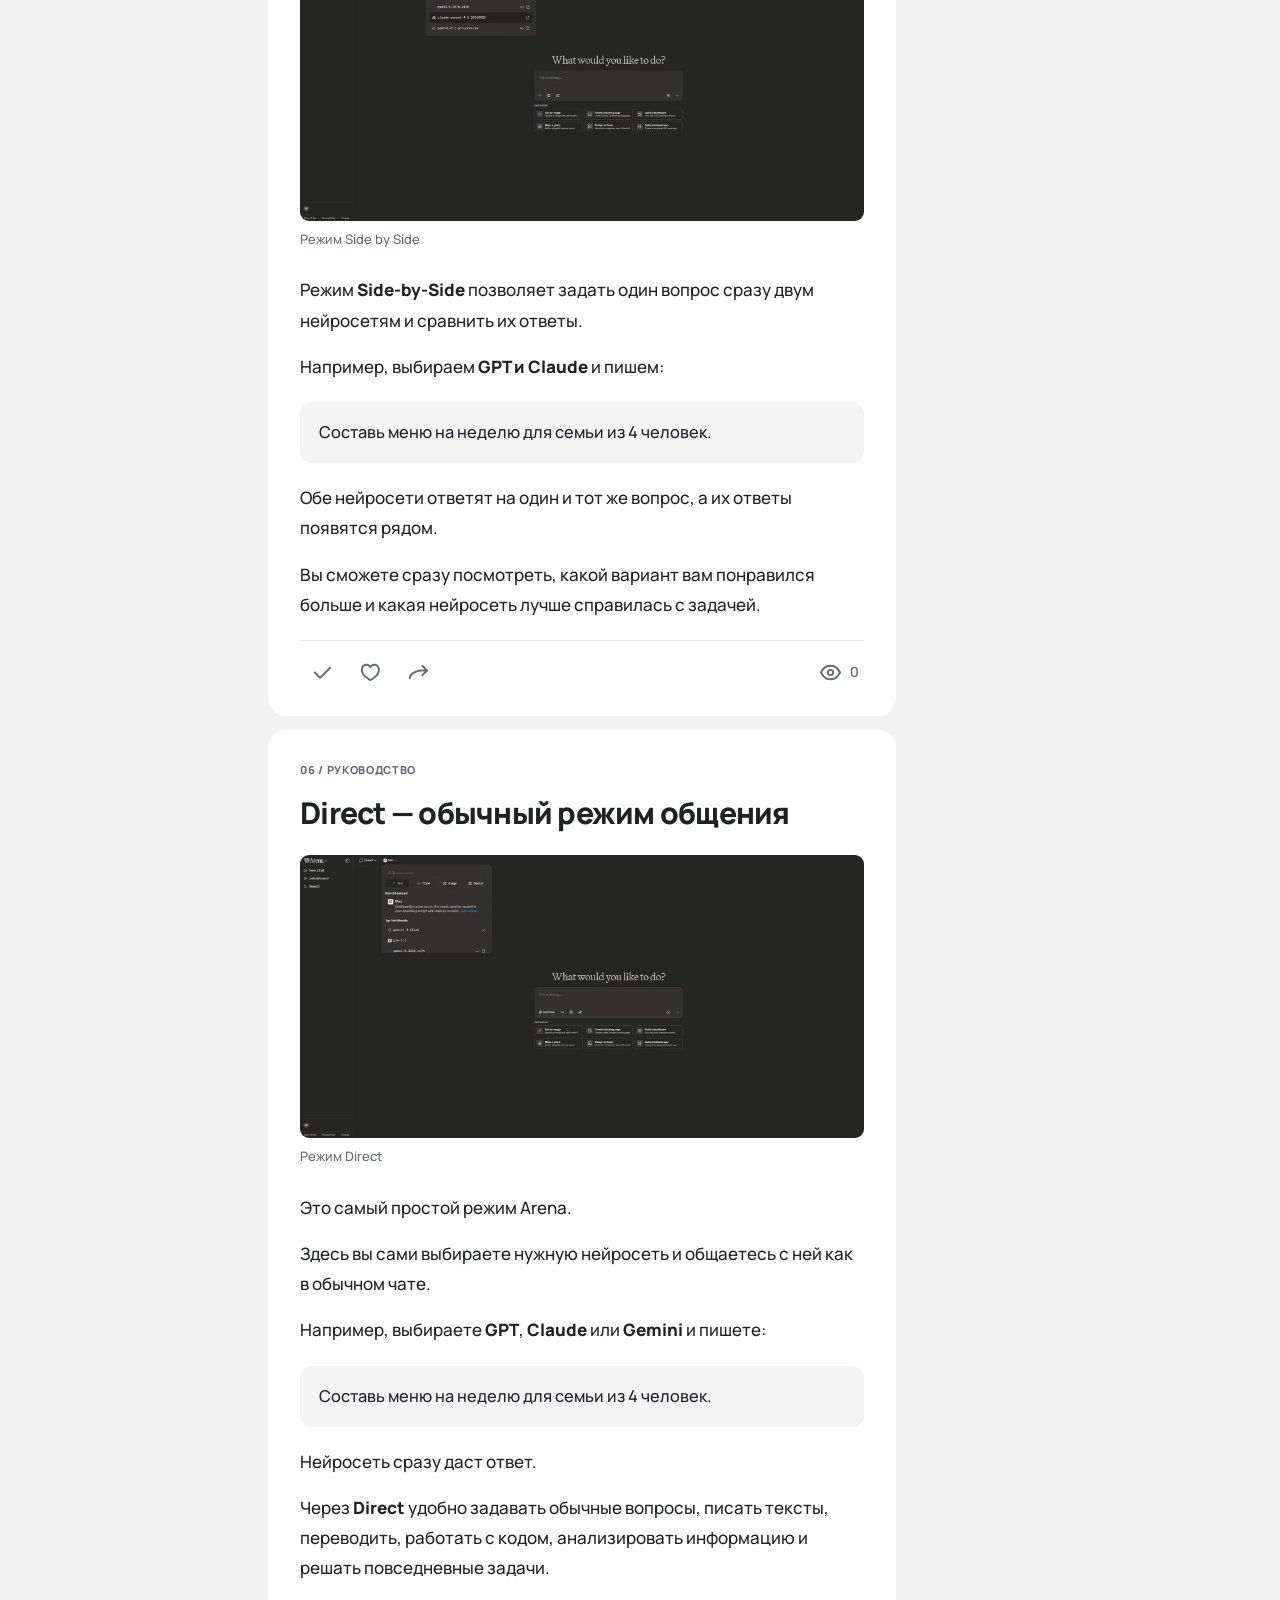
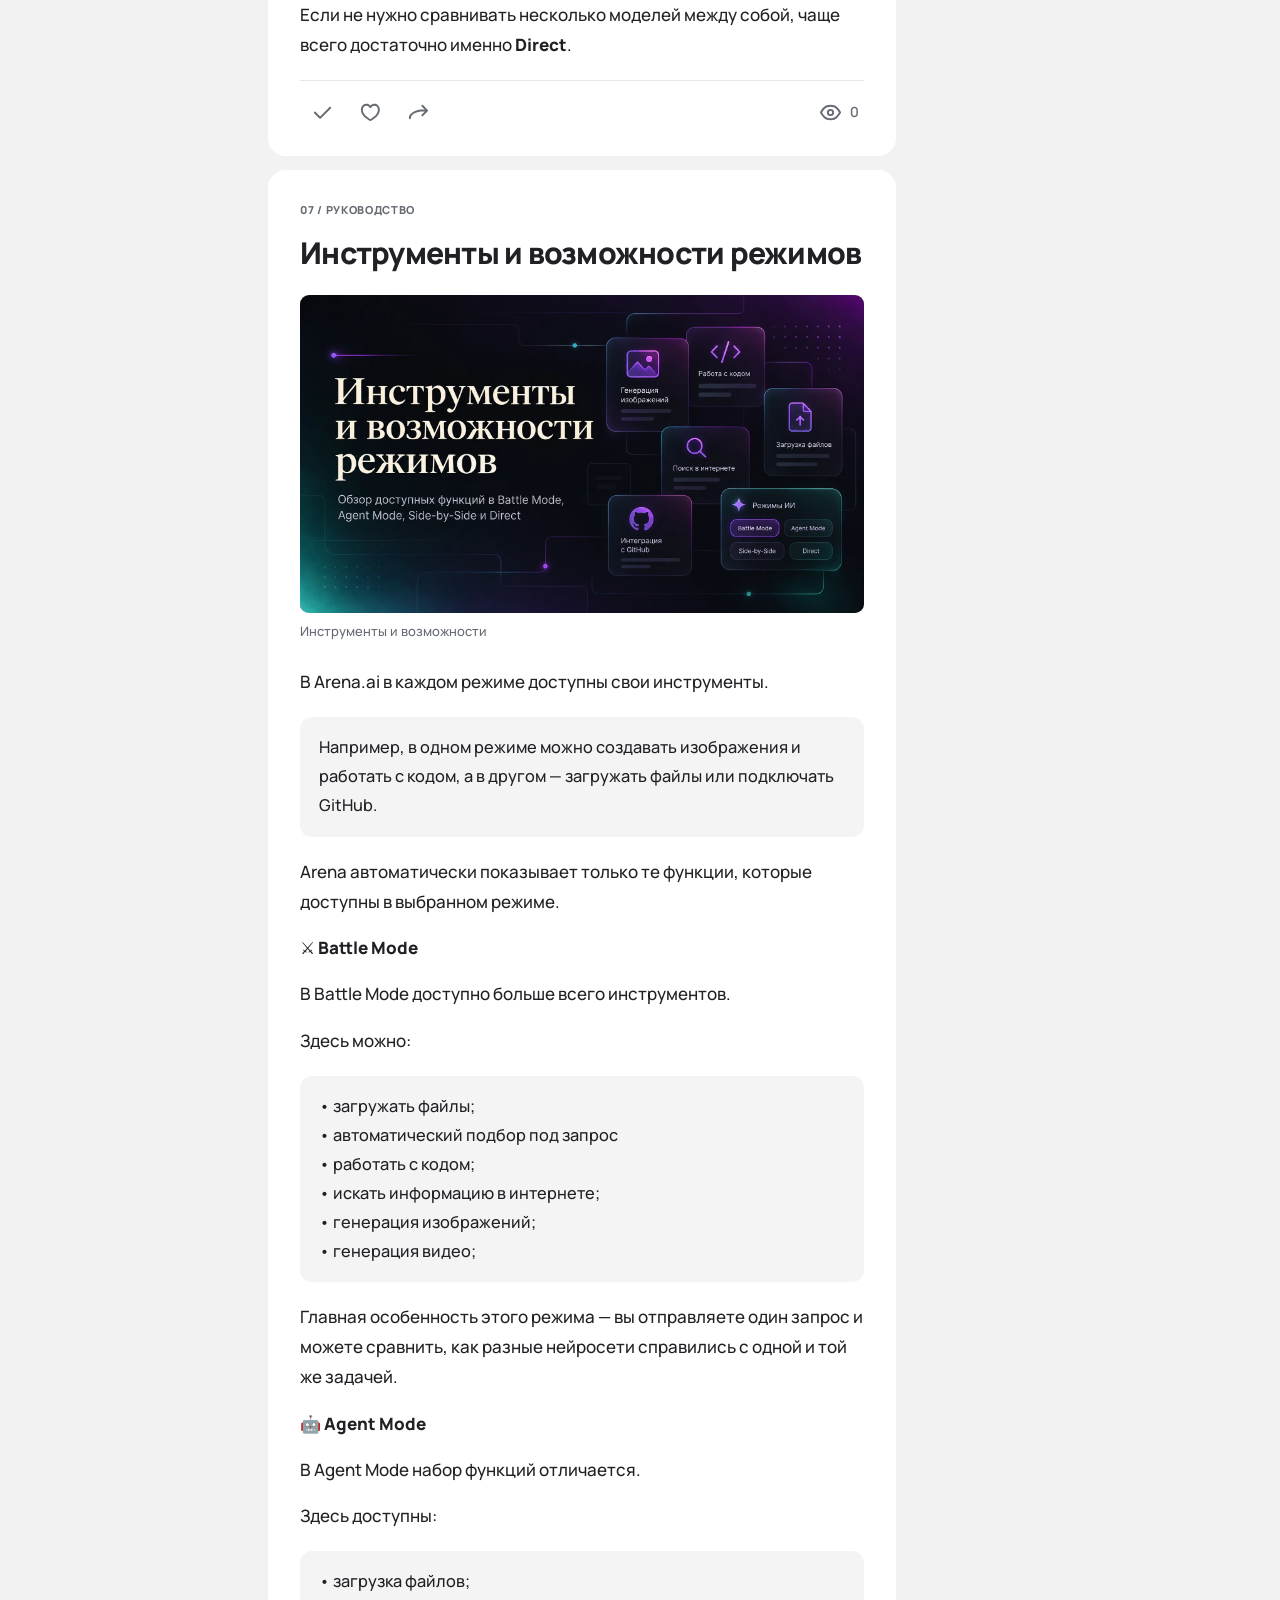
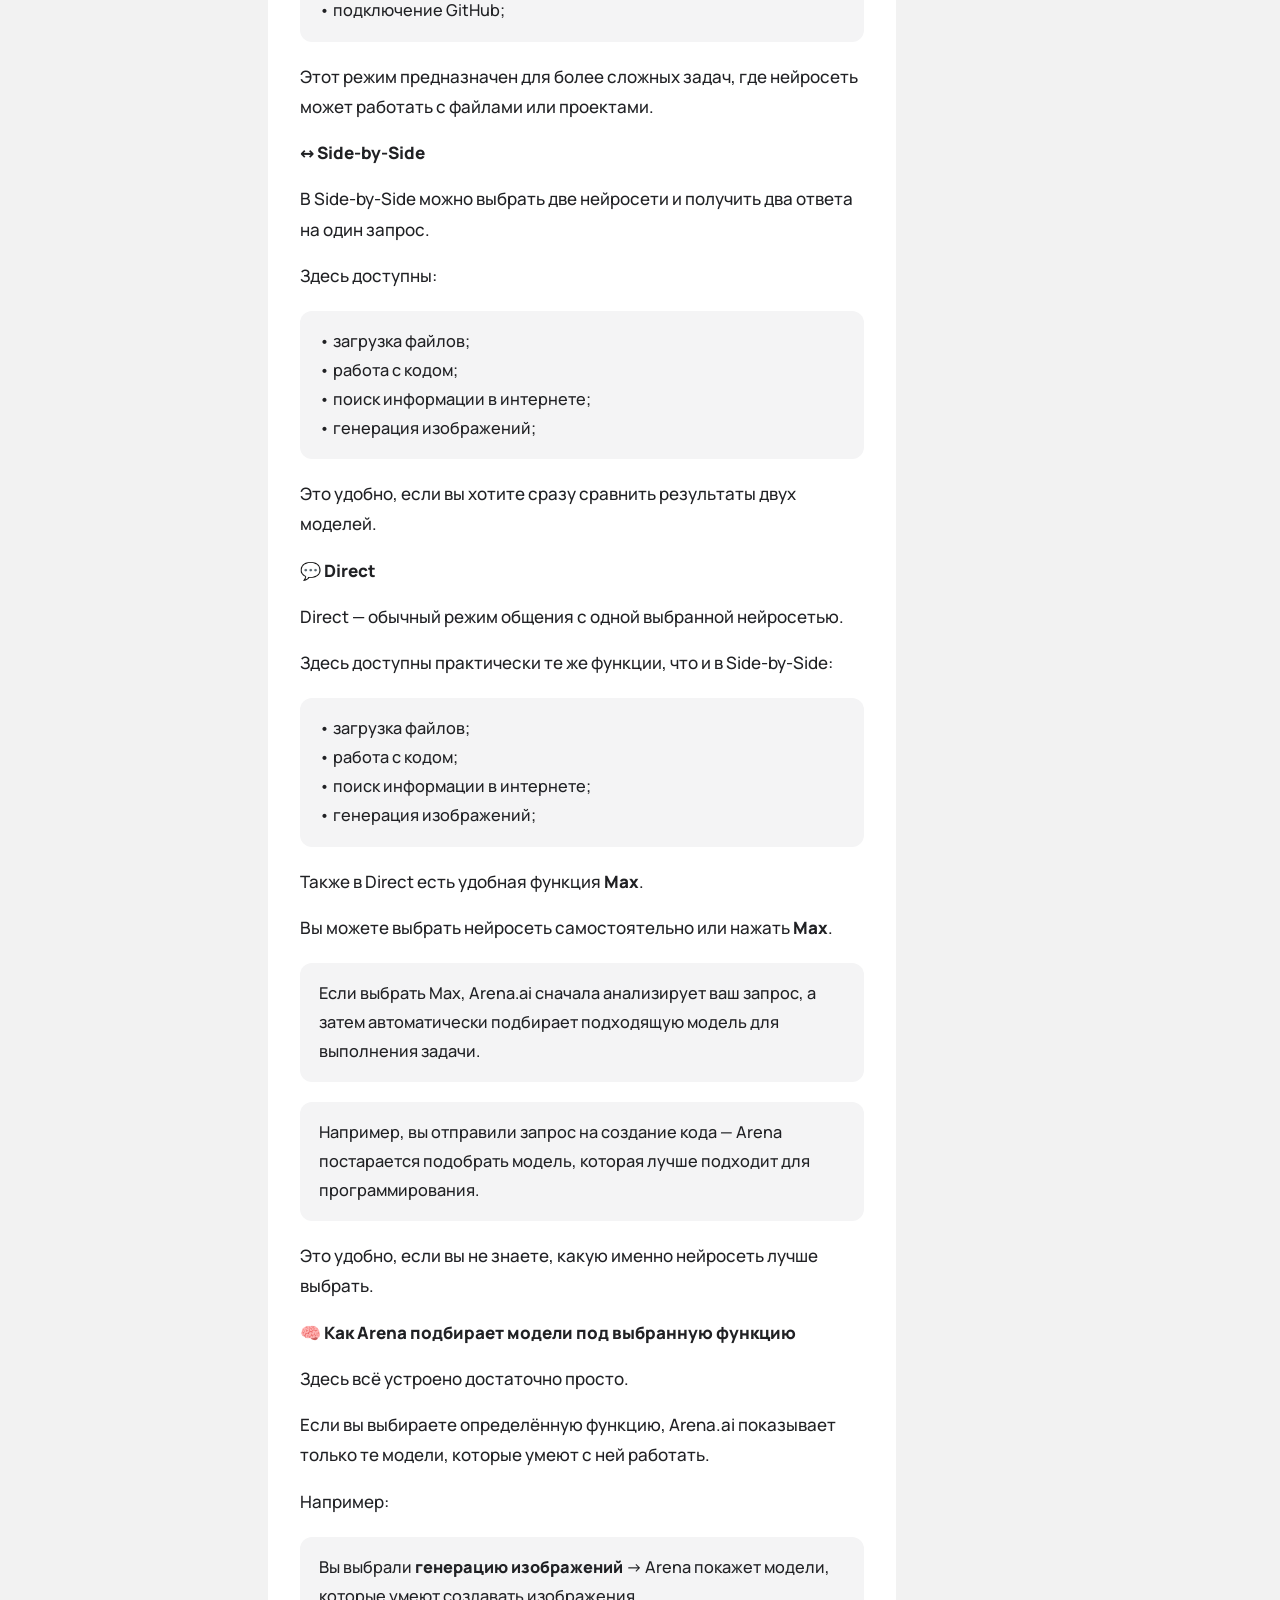
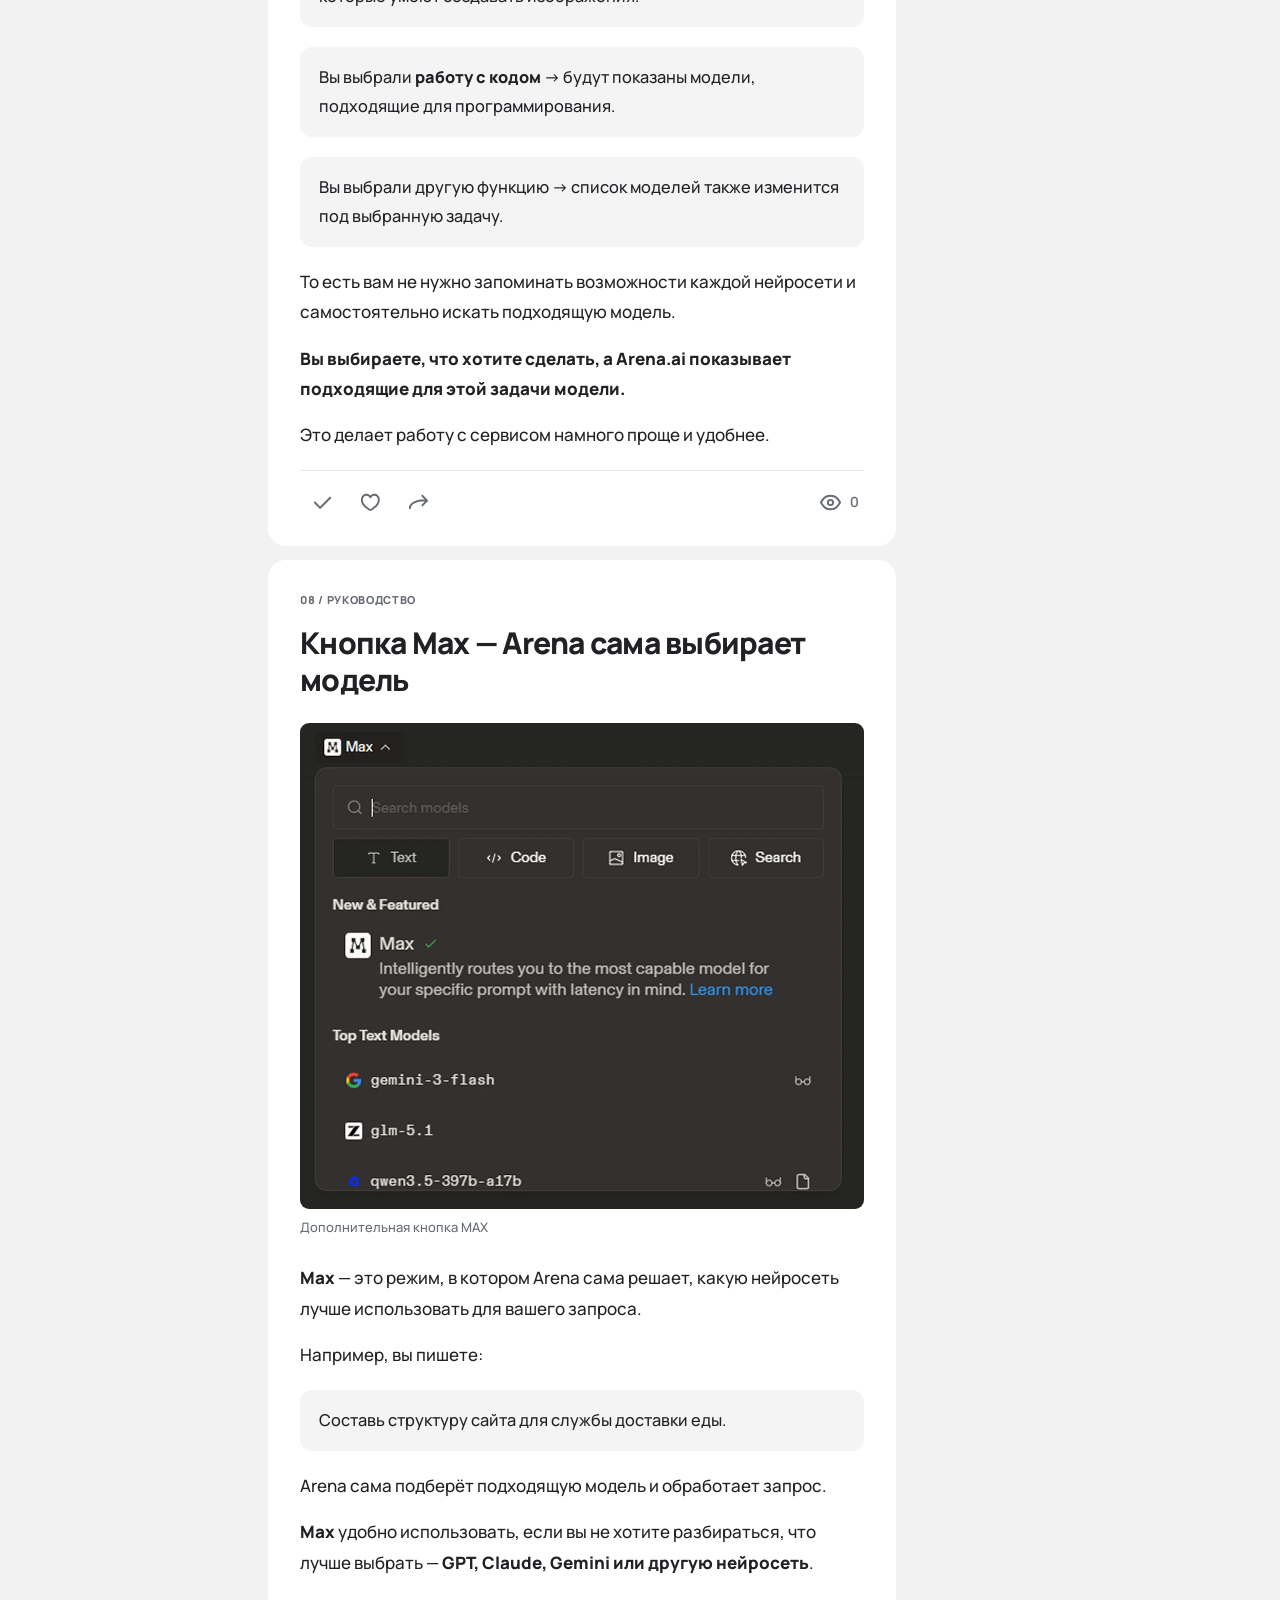
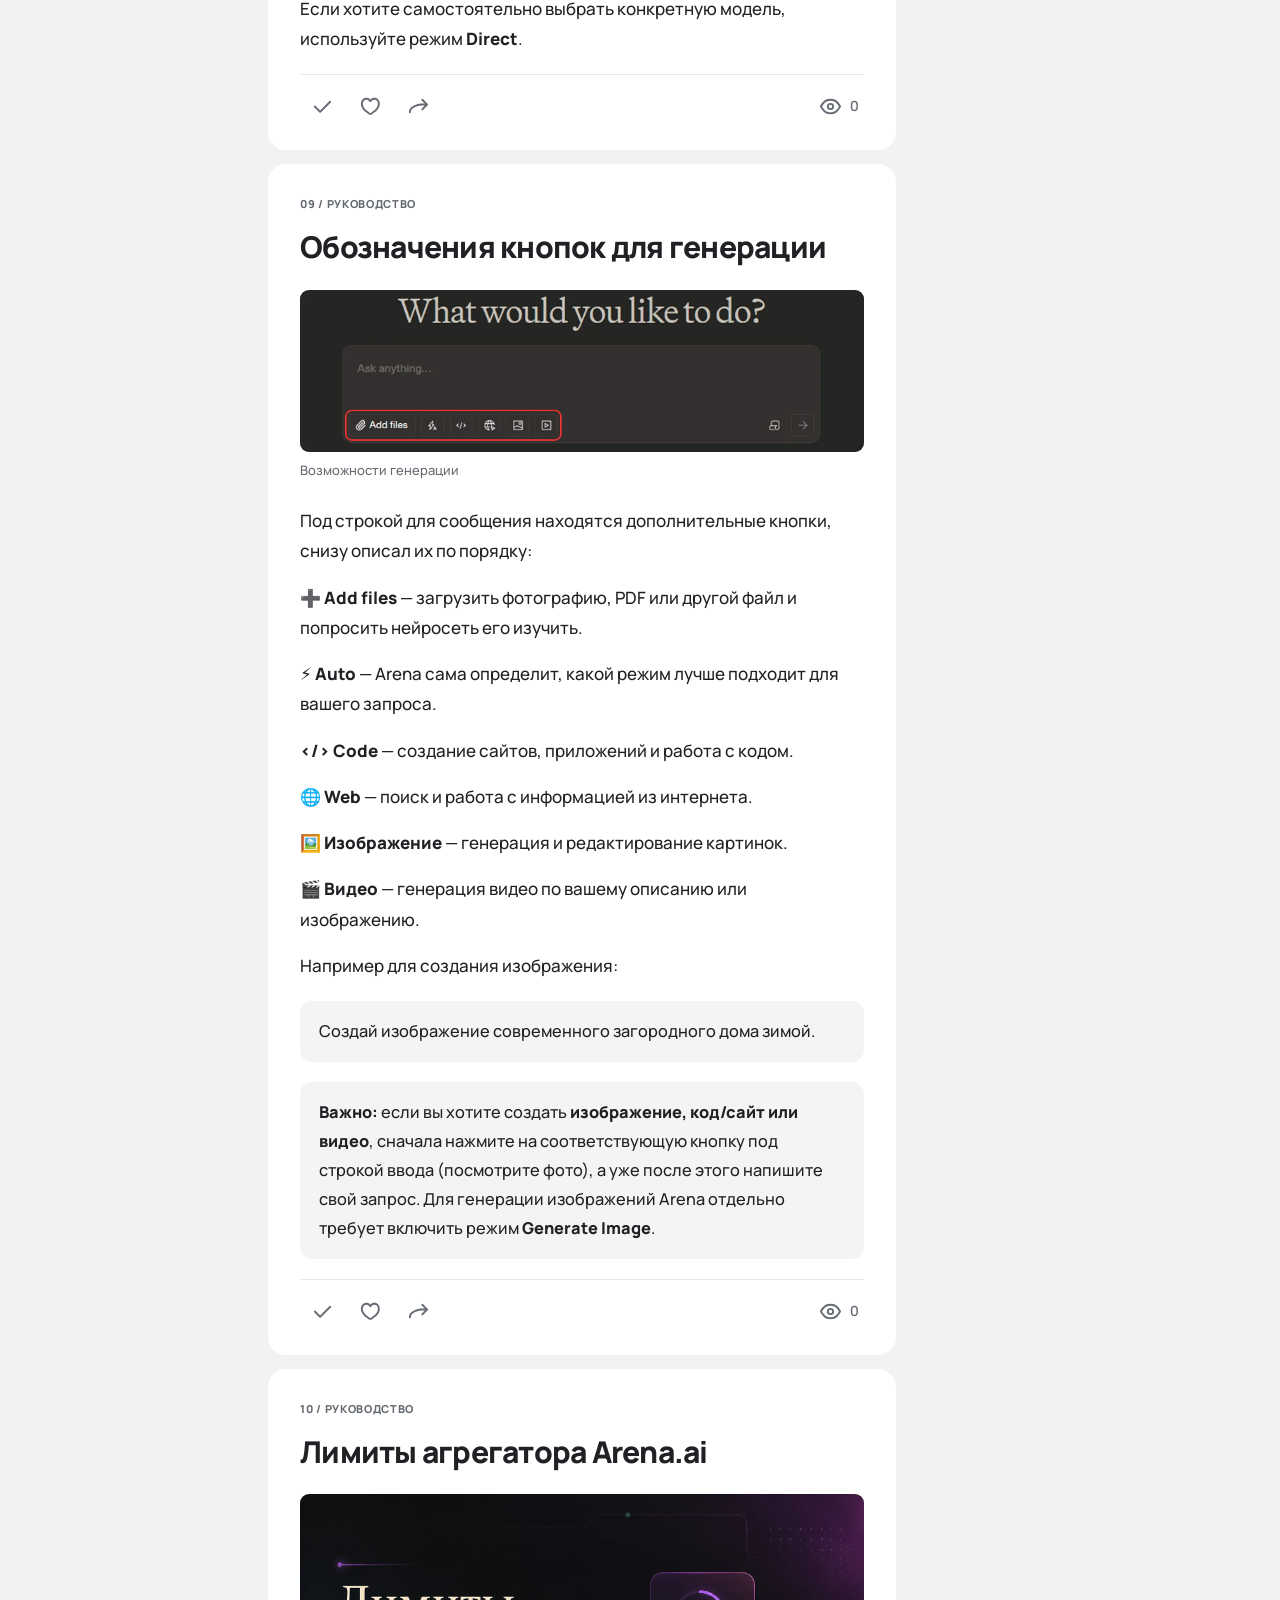
==== commit d8c9ba96: "Guide v5.10.15 — Snow Header Clean" ====
--- a/index.html
+++ b/index.html
@@ -9,6 +9,8 @@
 		<title>Нейросети — интерактивный гайд | Alexandr</title>
 		<link href="assets/base.css?v=5.10.13" rel="stylesheet" />
 		<link href="assets/interactive.css?v=5.10.13" rel="stylesheet" />
+		<link href="assets/snow.css?v=1.0.0" rel="stylesheet" />
+		<link href="assets/header-clean.css?v=5.10.15" rel="stylesheet" />
 		<link href="https://fonts.googleapis.com" rel="preconnect" />
 		<link crossorigin="" href="https://fonts.gstatic.com" rel="preconnect" />
 		<link href="https://fonts.googleapis.com/css2?family=Manrope:wght@200..800&amp;display=swap" rel="stylesheet" />
@@ -27,6 +29,9 @@
 					><span>Alexandr<span class="brand-sub">Нейросети</span></span></a
 				>
 				<div class="header-right">
+					<button type="button" class="icon-button snow-toggle" id="snow-toggle" aria-label="Выключить снег" aria-pressed="true">
+                        <svg viewBox="0 0 24 24" width="22" height="22" fill="none" stroke="currentColor" stroke-width="1.7" stroke-linecap="round" stroke-linejoin="round" aria-hidden="true"><path d="M12 2v20M3.34 7l17.32 10M3.34 17 20.66 7M8.8 5.2 12 8l3.2-2.8M8.8 18.8 12 16l3.2 2.8M4.7 12.7 8 11l-.4-3.4M19.3 11.3 16 13l.4 3.4"/></svg>
+                    </button>
 					<div class="reading-bar" id="reading-bar">
 						<div class="search-panel" hidden="" id="search-panel">
 							<label class="search-box"
@@ -55,7 +60,6 @@
 							aria-label="Поиск по инструкции"
 							class="icon-button"
 							id="search-toggle"
-							title="Поиск по инструкции"
 							type="button"
 						>
 							<span aria-hidden="true" class="ui-icon"
@@ -81,7 +85,7 @@
 							><svg fill="none" stroke="currentColor" stroke-linecap="round" stroke-linejoin="round" stroke-width="1.75" viewBox="0 0 24 24">
 								<path d="M20.84 4.61a5.5 5.5 0 0 0-7.78 0L12 5.67l-1.06-1.06a5.5 5.5 0 0 0-7.78 7.78L12 21.23l8.84-8.84a5.5 5.5 0 0 0 0-7.78Z" /></svg></span
 						><span id="saved-count" class="favorites-count" hidden>0</span></button
-					><button aria-label="Сменить тему" class="icon-button" id="theme" title="Сменить тему" type="button">
+					><button aria-label="Сменить тему" class="icon-button" id="theme" type="button">
 						<span class="theme-moon"
 							><span aria-hidden="true" class="ui-icon"
 								><i class="hgi hgi-stroke hgi-moon-02"></i
@@ -94,12 +98,7 @@
 									<circle cx="12" cy="12" r="4"></circle>
 									<path d="M12 2v2m0 16v2M2 12h2m16 0h2M5 5l1.5 1.5m11 11L19 19M5 19l1.5-1.5m11-11L19 5"></path></svg></span
 						></span></button
-					><a aria-label="Открыть Arena.ai" class="icon-button arena-link" href="https://arena.ai/" rel="noopener noreferrer" target="_blank" title="Открыть Arena.ai"
-						><span aria-hidden="true" class="ui-icon"
-							><i class="hgi hgi-stroke hgi-arrow-up-right-01"></i
-							><svg fill="none" stroke="currentColor" stroke-linecap="round" stroke-linejoin="round" stroke-width="1.75" viewbox="0 0 24 24">
-								<path d="M6 18 18 6M7 6h11v11"></path></svg></span
-					></a>
+					>
 				</div>
 			</div>
 		</header>
@@ -2225,8 +2224,9 @@
 		</nav>
 		<script src="content.js?v=5.10.13"></script>
 		<script src="assets/compat.js?v=5.10.13"></script>
-		<script src="assets/app.js?v=5.10.13"></script>
+		<script src="assets/app.js?v=5.10.15"></script>
 		<script src="assets/interactive.js?v=5.10.13"></script>
 		<script src="assets/views.js?v=5.10.13"></script>
+		<script src="assets/snow.js?v=1.0.0" defer></script>
 	</body>
 </html>
--- a/assets/snow.css
+++ b/assets/snow.css
@@ -0,0 +1,45 @@
+/* Lightweight snow from Alexandr Guide v5.11.0, isolated from the original layout. */
+.snow-toggle{
+  color:#57a6d2;
+  display:inline-grid;
+  place-items:center;
+  flex-shrink:0;
+}
+.snow-toggle[aria-pressed="false"]{color:var(--muted);}
+.snow-toggle svg{width:22px;height:22px;display:block;}
+/* No strike-through when snow is disabled: icon just becomes gray. */
+.snow-overlay{
+  position:fixed;
+  inset:0;
+  overflow:hidden;
+  pointer-events:none;
+  z-index:20;
+  contain:layout paint;
+  isolation:isolate;
+}
+.snow-overlay:not(.is-active){display:none;}
+.snowflake{
+  position:absolute;
+  top:-26px;
+  left:var(--flake-x);
+  display:block;
+  width:var(--flake-size);
+  height:var(--flake-size);
+  border-radius:50%;
+  background:radial-gradient(circle at 37% 35%,#fff,#e4f3ff 78%);
+  opacity:var(--flake-alpha);
+  animation:snow-falling var(--flake-duration) var(--flake-delay) linear infinite;
+  will-change:transform;
+}
+@keyframes snow-falling{
+  from {transform:translate3d(0,-10px,0)}
+  to {transform:translate3d(var(--flake-drift),calc(100vh + 60px),0)}
+}
+@media (max-width:900px){
+ .snow-overlay .snowflake:nth-child(n+21){display:none;}
+}
+@media (max-width:560px){
+ .snow-toggle svg{width:19px;height:19px;}
+ .snow-overlay .snowflake:nth-child(n+13){display:none;}
+}
+@media print{.snow-overlay{display:none!important}.snow-toggle{display:none!important}}
--- a/assets/header-clean.css
+++ b/assets/header-clean.css
@@ -0,0 +1,45 @@
+/* v5.10.15 — precise header controls only. Other site styles are untouched. */
+/* Hover and pointer feedback: ONLY icon colour changes, never a highlight panel. */
+.header-right .icon-button,
+.header-right .icon-button:hover,
+.header-right .icon-button:active,
+.header-right .icon-button:focus-visible,
+.header-right .icon-button[aria-expanded="true"],
+.header-right .icon-button.is-pressed {
+  background: transparent !important;
+  background-color: transparent !important;
+  background-image: none !important;
+  box-shadow: none !important;
+  filter: none !important;
+  transform: none !important;
+  border: 0 !important;
+  transition: color .18s ease !important;
+}
+.header-right .icon-button:focus-visible {
+  /* Keyboard users can still recognize the focused control via its icon colour. */
+  outline: none;
+}
+/* Dedicated icon palettes for the three controls. */
+.header-right #search-toggle {color: var(--text)}
+.header-right #search-toggle:hover,
+.header-right #search-toggle:focus-visible {color: #548ec8 !important}
+.header-right #saved-toggle {color: #e85c7a}
+.header-right #saved-toggle:hover,
+.header-right #saved-toggle:focus-visible {color: #b92b59 !important}
+.header-right #theme {color: var(--text)}
+.header-right #theme:hover,
+.header-right #theme:focus-visible {color: #deaa47 !important}
+.header-right #snow-toggle[aria-pressed="true"] {color: #57a6d2}
+.header-right #snow-toggle[aria-pressed="true"]:hover,
+.header-right #snow-toggle[aria-pressed="true"]:focus-visible {color: #2284ba !important}
+.header-right #snow-toggle[aria-pressed="false"] {color: var(--muted)}
+.header-right #snow-toggle[aria-pressed="false"]:hover,
+.header-right #snow-toggle[aria-pressed="false"]:focus-visible {color: var(--text) !important}
+/* Preserve big touch targets, including on mobile. */
+.header-right #snow-toggle {width:44px;height:44px;flex:0 0 44px}
+/* The bottom navigation has its own search button. Hide ONLY the header search
+   when that bar is available. The search panel remains functional on mobile. */
+@media (max-width:900px) {
+  .header-right #search-toggle {display:none!important}
+  .header-right #snow-toggle {width:42px;height:44px;flex-basis:42px}
+}
